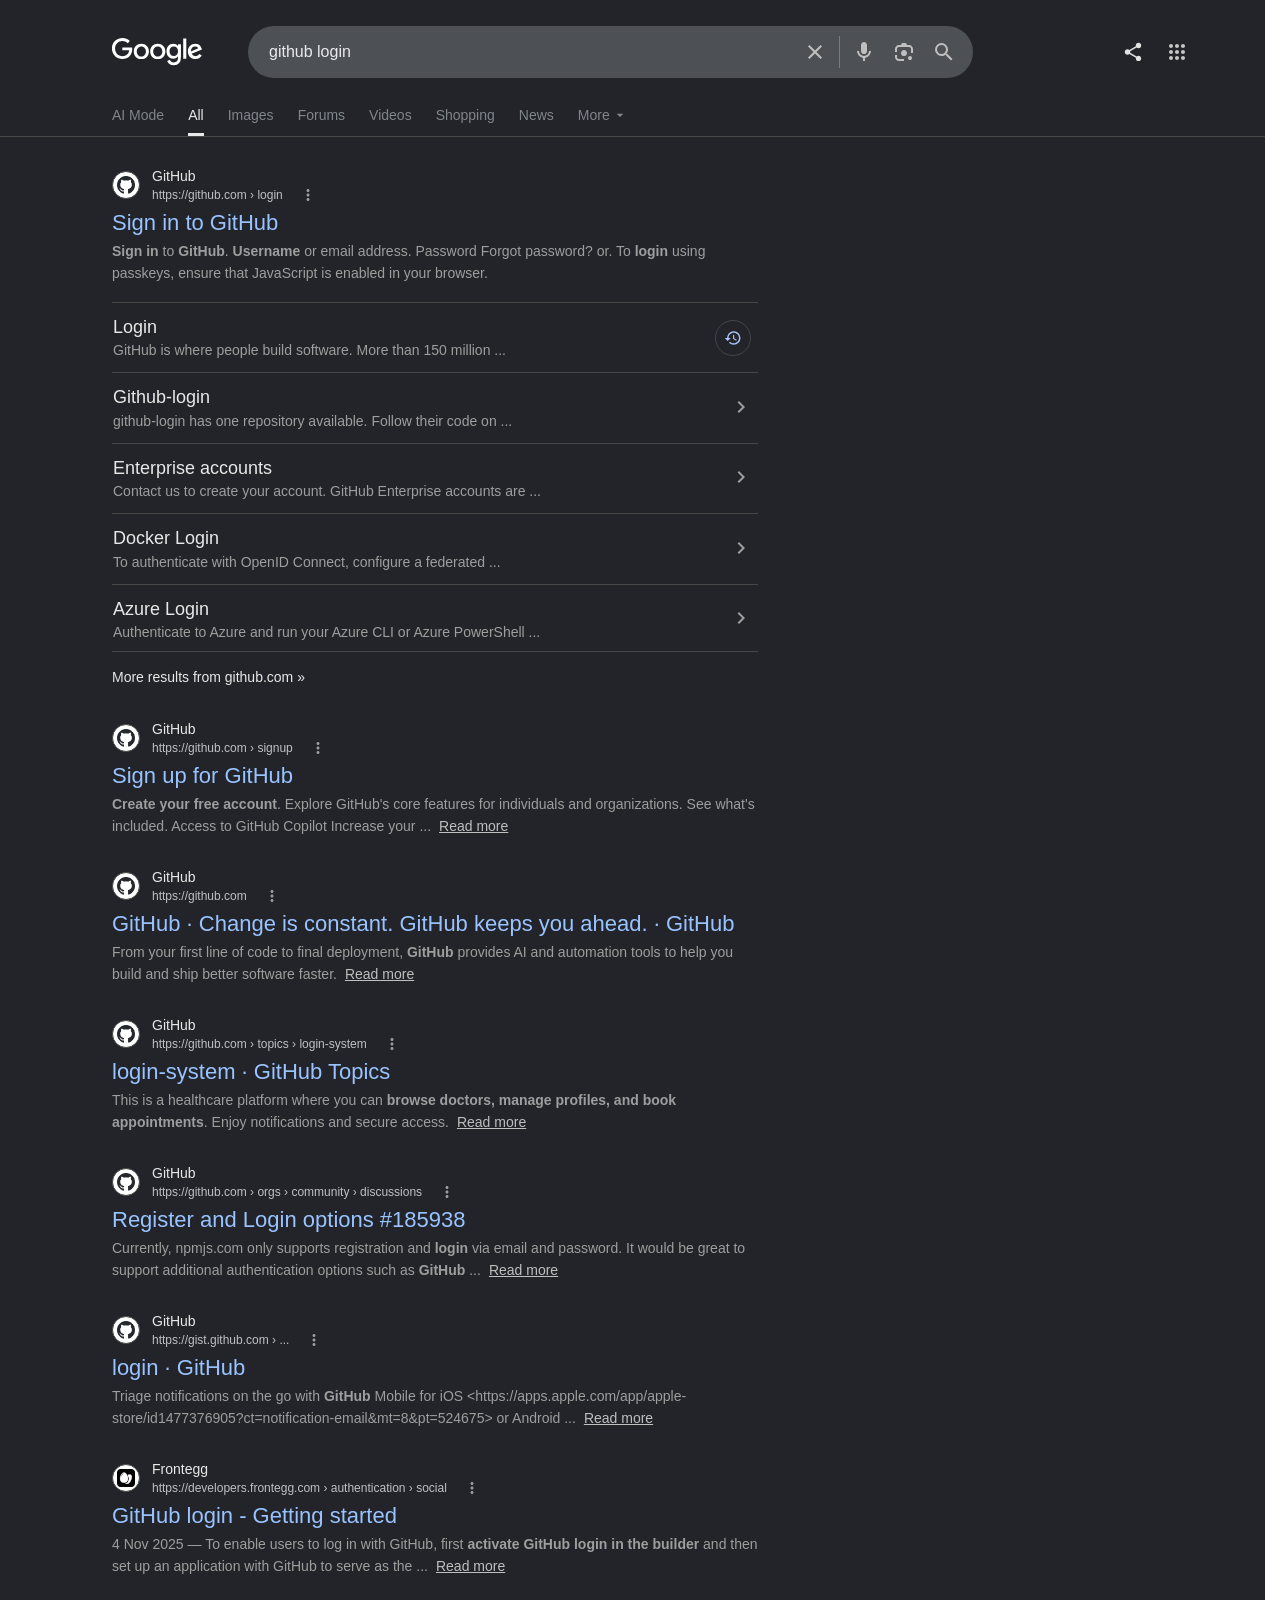
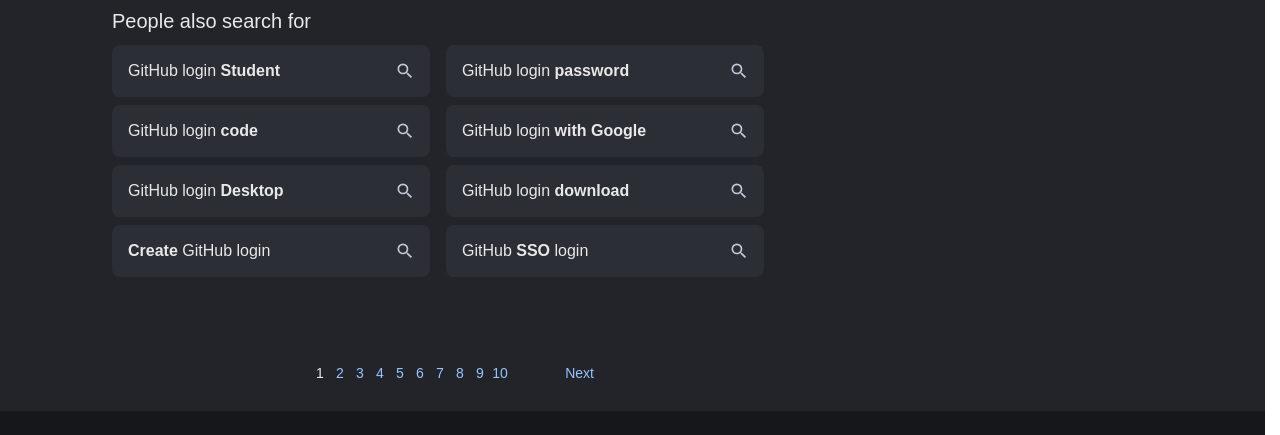
==== Chapter 1) - Introduction/index.html @ 65b9bd5d "Add files via upload" ====
<!-- To learn HTML use VS code instead of notepad  -->
<!-- shift + ! = This all written below which are important or common in every HTML code and very basic  -->
<!DOCTYPE html>
<html lang="en">
<head>
    <meta charset="UTF-8">
    <meta name="viewport" content="width=device-width, initial-scale=1.0">
    <title>Document</title>
</head>
<body>
   
<!doctype html><html itemscope="" itemtype="http://schema.org/SearchResultsPage" lang="en-IN"><head><meta charset="UTF-8"><meta content="dark light" name="color-scheme"><meta content="origin" name="referrer"><link href="//www.gstatic.com/images/branding/searchlogo/ico/favicon.ico" rel="icon"><meta content="/images/branding/googleg/1x/googleg_standard_color_128dp.png" itemprop="image"><title>github login - Google Search</title><script nonce="FmMCxqqJSsw_GbArVfxpxQ">window._hst=Date.now();</script><script nonce="FmMCxqqJSsw_GbArVfxpxQ">(function(){var _g={kEI:'vH2iaoGVJt6XhvcPhqiw0QQ',kEXPI:'31',u:'af1cc678',kBL:'gsVp',kOPI:89978449};(function(){var a;((a=window.google)==null?0:a.stvsc)?google.kEI=_g.kEI:window.google=_g;}).call(this);})();(function(){google.sn='web';google.kHL='en-IN';google.usb=true;})();(function(){
var h=this||self;var k=/#|$/;function l(a,c){var e=a.search(k);a:{var b=0;for(var f=c.length;(b=a.indexOf(c,b))>=0&&b<e;){var d=a.charCodeAt(b-1);if(d==38||d==63)if(d=a.charCodeAt(b+f),!d||d==61||d==38||d==35)break a;b+=f+1}b=-1}if(b<0)return null;f=a.indexOf("&",b);if(f<0||f>e)f=e;b+=c.length+1;return decodeURIComponent(a.slice(b,f!==-1?f:0).replace(/\+/g," "))};function m(){return window.google&&window.google.kOPI||null};var n;function p(a){for(var c;a&&(!a.getAttribute||!(c=a.getAttribute("eid")));)a=a.parentNode;return c||n}function q(a){for(var c=null;a&&(!a.getAttribute||!(c=a.getAttribute("leid")));)a=a.parentNode;return c}
function t(a,c,e,b,f){var d="";c.search("&ei=")===-1&&(d="&ei="+p(b),c.search("&lei=")===-1&&(b=q(b))&&(d+="&lei="+b));var r=c.search("&cshid=")===-1&&a!=="slh";var g=g===void 0?window.location:g;b="&zx="+Date.now().toString();h._cshid&&r&&(b+="&cshid="+h._cshid);(e=e())&&(b+="&opi="+e);(e=l(g.search,"gemcid"))&&(b+="&gemcid="+e);(g=l(g.search,"gemrid"))&&(b+="&gemrid="+g);return"/"+(f||"gen_204")+"?atyp=i&ct="+String(a)+"&cad="+(c+d+b)};n=google.kEI;google.getEI=p;google.getLEI=q;google.ml=function(){return null};google.log=function(a,c,e,b,f,d){d=d===void 0?m:d;e||(e=t(a,c,d,b,f));a=e;/^http:/i.test(a)&&window.location.protocol==="https:"&&(google.ml&&google.ml(Error("a"),!1,{src:a,glmm:1}),a="");if(e=a)try{window.navigator.sendBeacon(e,"")}catch(r){}};google.logUrl=function(a,c){c=c===void 0?m:c;return t("",a,c)};}).call(this);(function(){google.y={};google.sy={};function e(a,b,d){if(a)var c=a.id;else{do c=Math.random();while(d[c])}d[c]=[a,b]}var f;(f=google).x||(f.x=function(a,b){e(a,b,google.y)});var g;(g=google).sx||(g.sx=function(a,b){e(a,b,google.sy)});google.bx=!1;var h;(h=google).lx||(h.lx=function(){});var k=[],l;(l=google).fce||(l.fce=function(a,b,d,c){k.push([a,b,d,c])});google.qce=k;google.adl=[];}).call(this);google.f={};(function(){
document.documentElement.addEventListener("submit",function(b){var a;if(a=b.target){var c=a.getAttribute("data-submitfalse");a=c==="1"||c==="q"&&!a.elements.q.value?!0:!1}else a=!1;a&&(b.preventDefault(),b.stopPropagation())},!0);document.documentElement.addEventListener("click",function(b){var a;a:{for(a=b.target;a&&a!==document.documentElement;a=a.parentElement)if(a.tagName==="A"){a=a.getAttribute("data-nohref")==="1";break a}a=!1}a&&b.preventDefault()},!0);}).call(this);(function(){google.hs={h:true,nhs:false,sie:false};})();(function(){google.c={cap:2000,timl:false,vis:true};})();(function(){google.c.ehcl=true;})();(function(){
var m=this||self;window.google=window.google||{};var n=window.performance&&window.performance.timing&&"navigationStart"in window.performance.timing,aa=google.stvsc&&google.stvsc.ns,p=n?aa||window.performance.timing.navigationStart:void 0;function q(){return window.performance.now()-(google.stvsc&&google.stvsc.pno||0)}var ba=google.stvsc&&google.stvsc.rs,r=n?ba||window.performance.timing.responseStart:void 0;var ca=/#|$/;function t(a,b){var d=a.search(ca);a:{var c=0;for(var e=b.length;(c=a.indexOf(b,c))>=0&&c<d;){var f=a.charCodeAt(c-1);if(f==38||f==63)if(f=a.charCodeAt(c+e),!f||f==61||f==38||f==35)break a;c+=e+1}c=-1}if(c<0)return null;e=a.indexOf("&",c);if(e<0||e>d)e=d;c+=b.length+1;return decodeURIComponent(a.slice(c,e!==-1?e:0).replace(/\+/g," "))};function u(a){try{var b=window.navigator.sendBeacon(a,"");return b===void 0?!0:b}catch(d){}return!1};function w(){var a,b;return(a=window.performance)==null?void 0:(b=a.getEntriesByType)==null?void 0:b.call(a,"navigation")[0]};function y(){var a,b;return(a=window.performance)==null?void 0:(b=a.navigation)==null?void 0:b.type};var da=google.c.cap,ea=google.c.ehcl,z=google.c.ehcla,fa=google.c.ssdi,A=google.c.timl;function B(a,b,d){google.tick("load",a,b,d)}function C(a,b){google.c.e("load",a,String(b))};var ha=window.location;function D(a){return(a=ha.search.match(new RegExp("[?&]"+a+"=(\\d+)\\b")))?Number(a[1]):-1}function E(a){var b=a.t,d=b.start,c={};a.wsrt!==void 0&&(c.wsrt=a.wsrt);if(d)for(var e in b)e!=="start"&&e!=="sgls"&&(a=b[e],c[e]=e==="sgl"||e==="sgsrt"?a:e==="prs"?d-a:Math.max(a-d,0));return c}
function F(a,b,d){d="/gen_204?s="+google.sn+"&t="+d+"&atyp=csi&ei="+google.kEI+"&rt=";var c="",e;for(e in a)d+=""+c+e+"."+a[e],c=",";for(var f in b)d+="&"+f+"="+b[f];a=d;var g=g===void 0?window.location:g;b="";m._cshid&&(b+="&cshid="+m._cshid);(e=window.google&&window.google.kOPI||null)&&(b+="&opi="+e);(e=t(g.search,"gemcid"))&&(b+="&gemcid="+e);(g=t(g.search,"gemrid"))&&(b+="&gemrid="+g);return a+b}
function G(a){var b=google.timers.load,d=b.e,c=google.stvsc;c&&(d.ssr=1);c?c=c.isBF:c=(c=w())?c.type==="back_forward"?c.notRestoredReasons===void 0?!0:!!c.notRestoredReasons:!1:y()===2;c&&(d.bb=1);((c=w())?c.type==="reload":y()===1)&&(d.r=1);if(c=w()){var e=c.type;e&&(d.nt=e);e=c.deliveryType;e!=null&&(d.dt=e);e=c.transferSize;e!=null&&(d.ts=e);c=c.nextHopProtocol;c!=null&&(d.nhp=c)}(c=window.navigation)&&(c=c.activation)&&(c=c.navigationType)&&(d.ant=c);d=b.m;if(!d||!d.prs){c=window._csc==="agsa"&&
window._cshid;e=!!google.stvsc;var f=b.qtt===2;d=D("qsubts");var g;(g=w())?(g=g.type,g=!g||g==="navigate"):g=!y();c=!g||f||e||c?0:b.qsubts||d;f="r";c>0&&(e=b.fbts||D("fbts"),e>0&&(b.t.start=Math.max(c,e),f=b.fbts===e?"i":"u"));e=E(b);c>0&&(e.gsasrt=b.t.start-c,g=D("qsd"),g>0&&C("qsd",g),C("ests",(b.qsubts===c?"i":"u")+f),b.qsubts&&d>0&&b.qsubts!==d&&C("qd",b.qsubts-d));d=b.t.sgls;d>=0&&(g=f=e.sgl,d===0?g=0:c>d&&(g=c-d),f!==void 0&&(e.sglo=f),g!==void 0&&(e.sgl=g));a=F(e,b.e,a);u(a)||google.log("","",a)}};var H={};function I(a,b){google.timers.load.m[a]===!1?b():(H[a]||(H[a]=[]),H[a].push(b))}google.c.q=I;google.caft=function(a){I("aft",a)};function J(a,b,d){a:{var c=a.parentElement;if(c&&(c.classList.contains("q1MG4e")||c.classList.contains("uhHOwf"))&&(c.style.height||c.style.width)){var e=c.getBoundingClientRect(),f=a.getBoundingClientRect();if(e.height<f.height||e.width<f.width){a=c;break a}}}if(b)c=null;else for(c=a;c&&!c.hasAttribute("data-csic");)c=c.parentElement;if(!c)for(c=a;c&&c!==b&&c.tagName!=="G-SCROLLING-CAROUSEL"&&!c.hasAttribute("data-sn-container");)c=c.parentElement;b=c;e=google.vx;c=google.vy;!(f=!a)&&(f=!d)&&(a.style.display===
"none"?f=!0:document.defaultView&&document.defaultView.getComputedStyle?(f=document.defaultView.getComputedStyle(a),f=!!f&&(f.visibility==="hidden"||f.height==="0px"&&f.width==="0px")):f=!1);if(f)d=0;else if(a.getBoundingClientRect){if(f=!d){b:{for(f=a;f&&f!==b;f=f.parentElement)if(f.style.overflow==="hidden")break b;f=null}var g=f;g?(f=a.getBoundingClientRect(),g=g.getBoundingClientRect(),f=f.bottom<g.top||f.top>=g.bottom||f.right<g.left||f.left>=g.right):f=!1}if(f)d=0;else{f=a.getBoundingClientRect();var l=f.left+(window.pageXOffset-(e||0));c=f.top+(window.pageYOffset-(c||0));e=f.width;g=f.height;var h=0;if(!(!d&&g<=0&&e<=0)){var v=document.documentElement.clientHeight;c+g<0?h=2:c>=v&&(h=4);if(l+e<0||l>=(window.innerWidth||document.documentElement.clientWidth))h|=8;else if(b){for(l=f.left;a&&a!==b;a=a.parentElement)l+=a.scrollLeft;a=b.getBoundingClientRect();if(l+e<a.left||l>=a.right)h|=8;if(d?f.top>a.bottom:f.top>=a.bottom)h|=4}h||(h=1,c+g>v&&(h|=4))}d=h}}else d=1;return d};google.timers={};google.startTick=function(a,b){google.timers[a]={t:{start:b||Date.now()},e:{},m:{}}};google.tick=function(a,b,d,c){d=d!==void 0?d:Date.now();google.timers[a].t[b]=d;c&&p&&performance.mark&&(a=d-p,a>0&&performance.mark(c,{startTime:a}))};google.c.e=function(a,b,d){google.timers[a].e[b]=d};google.c.b=function(a){var b=google.timers.load.m;b[a]&&google.ml(Error("b"),!1,{m:a});b[a]=!0};google.c.u=function(a){var b=google.timers.load.m,d=!0;if(b[a]){for(var c=H[a]||[],e=0;e<c.length;++e)try{c[e]()}catch(g){google.ml(g,!1)}c.length=0;b[a]=!1;for(var f in b)b[f]&&(d=!1)}else{d="";for(c in b)d+=c+":"+b[c]+";";google.ml(Error("a"),!1,{m:a,s:d});d=!1}(a=d)&&google.csiReport(google.timers.load,"all");return a};google.c.st=function(a,b){a=F(E(a),a.e,b);u(a)||google.log("","",a)};google.rll=function(a,b,d){function c(e){d(e);a.removeEventListener("load",c,!1);a.removeEventListener("error",c,!1)}a.addEventListener("load",c,!1);b&&a.addEventListener("error",c,!1)};var K,L=Date.now(),M=window.performance;M&&(M.now&&(K=Math.floor(q())),p&&r&&r>p&&r<=L&&(L=r,K=r-p));google.startTick("load",L);var N=K;google.timers.load.wsrt=N;performance.mark&&performance.mark("SearchAFTStart",{startTime:N});B("hst",window._hst,"SearchHeadStart");google.c.b("xe");function O(a){return document.visibilityState==="hidden"?(B("fht",a),!0):!1}function P(){O()&&Q()}function Q(){document.removeEventListener("visibilitychange",P,!0)}O(0)||document.addEventListener("visibilitychange",P,!0);google.c.rq=[Q];google.cv=J;if(ea||z){var R=w();R&&R.deliveryType==="cache"&&(R.type==="navigate"||z)&&(_csc="http",_cshid=""+Date.now())};function ia(a){function b(f,g){f=f.querySelectorAll("img");for(var l=0;l<f.length;l++)g.push(f[l])}var d=[];b(a,d);a=a.querySelectorAll("[data-shadow-root]");for(var c=0;c<a.length;c++){var e=a[c];e.shadowRoot&&b(e.shadowRoot,d)}return d};function ja(){B("cbt");G("cap")};var ma=function(a){this.i=a;this.v=[];var b=this.i.getAttribute("data-deferred");this.C=a.hasAttribute("data-noaft");this.j=!!b;if(b=!this.j)a:{for(b=0;b<ka.length;++b)if(a.getAttribute("data-"+ka[b])){b=!0;break a}b=!1}this.l=b;(b=a.src)&&this.l&&(this.D=b);!this.l&&b||a.setAttribute("data-lzy_","1");(this.B=this.C?!0:this.j||this.l?!1:!this.i.src||this.i.complete)||la(this);!google.c.wpr&&google.c.wh>10&&S(this)},la=function(a){google.rll(a.i,!0,function(){var b=Date.now();if(a.D&&a.i.src===a.D||
a.i.getAttribute("data-deferred")==="1")la(a);else if(!a.A){a.j&&a.i.setAttribute("data-deferred","3");a.A=b;a.i.setAttribute("data-iml",String(b));for(var d=0;d<a.v.length;++d)a.v[d](b);a.v.length=0}})},S=function(a){a.visibility===void 0&&(a.visibility=google.cv(a.i),a.i.setAttribute("data-atf",String(a.visibility)));return a.visibility},ka="src bsrc url ll image img-url lioi".split(" ");google.c.iim=google.c.iim||{};var T=google.c.iim,na=0;function oa(a){var b=a.getAttribute("data-csiid")||google.kEI+"_"+String(++na);T[b]||(a.setAttribute("data-csiid",b),T[b]=new ma(a));return T[b]}function U(a,b){b=fa?ia(b||document):(b||document).getElementsByTagName("img");for(var d=0,c=b.length;d<c;++d)a(oa(b[d]))};function V(a,b,d){function c(h){l=Math.max(l,h);++g;e||f!==g||d(l)}var e=!0,f=0,g=0,l=0;U(function(h){a(h)&&(++f,h.A||h.B?c(h.A||0):h.v.push(c))});b();(e=!1,f!==g)||d(l)};var pa=!1,W=0,X=0,Y=0,Z;function qa(){Z&&clearTimeout(Z)}
function ra(a,b){google.c.wh>10||(google.c.wh=Math.floor(document.documentElement.clientHeight));var d=google.c.wh;var c=!b,e=!Y&&document.getElementById("rhs");b=b?Math.floor(b.getBoundingClientRect().top+window.pageYOffset):-1;e&&!c?(Y=a,U(function(k){k.F=!0},e)):(e=c||google.c.wh>10&&b>=d,!X&&e&&(X=a,W=b));if(c&&X){var f=0,g=0,l=0,h=!1,v=!1;V(function(k){if(!(S(k)&1))return!1;if(k.B)return++l,!k.C;S(k)&4&&(k.F?v=!0:h=!0);k.j&&++g;++f;return!0},function(){C("ima",f);C("imad",g);C("imac",l);document.querySelector("[data-doodle]")&&
C("ddl",1);var k=document.getElementById("eKIzJc");k&&(k=J(k),C("aio",k));C("wh",d)},function(k){k&&B("afti",k);W>0&&B("afts",X);Y&&B("aftr",Y);var x=X;Y>x&&(x=Y);k&&(k>x||h&&(!Y||W<0)||v&&W>0)&&(x=k);B("aft",x,"trigger:SearchAFTEnd");google.c.q("frt",function(){qa();G("aft")});google.c.u("aft")})}};function sa(a){V(function(b){return!!(S(b)&1)},function(){B("frts",a)},function(b){B("frvt",Math.max(b,a));google.c.u("frt")})};var ta=!1;google.c.wh=Math.floor(document.documentElement.clientHeight);google.c.b("prt");var ua=da||0;if(ua>0){a:{if(p!==void 0){var va=ua-q();if(va>0){Z=setTimeout(ja,va);break a}ja()}Z=void 0}google.c.rq.push(qa)}google.c.maft=function(a,b){U(function(){});pa||(google.c.b("aft"),pa=!0);ra(a,b)};google.c.mfrvt=function(a){sa(a)};google.c.miml=function(a){function b(c){S(c);return A&&!c.C&&(!c.l||!!(S(c)&1))}function d(c){A&&B("iml",c||a);google.c.u("iml")}ta||(google.c.b("iml"),function(){V(b,function(){},d)}(0),ta=!0)};google.c.b("frt");google.c.ubf=!0;google.c.setup=function(a){a=oa(a);return!google.c.wpr&&google.c.wh>10?S(a):null};}).call(this);(function(){function b(){for(var a=google.drc.shift();a;)a(),a=google.drc.shift()};google.drc=[function(){google.tick&&google.tick("load","dcl")}];google.dclc=function(a){google.drc.length?google.drc.push(a):a()};window.addEventListener?(document.addEventListener("DOMContentLoaded",b,!1),window.addEventListener("load",b,!1)):window.attachEvent&&window.attachEvent("onload",b);}).call(this);(function(){
function e(a){var b=[],c=function(d){b.push(d)};return{c:a,q:b,et:[],etc:[],d:c,h:function(d){c({eventType:d.type,event:d,targetElement:d.target,eic:a,timeStamp:Date.now(),eia:void 0,eirp:void 0,eiack:void 0})}}}function f(a,b,c){for(var d=0;d<b.length;d++){var h=b[d];(c?a.etc:a.et).push(h);a.c.addEventListener(h,a.h,c)}};var g="click focusin focusout auxclick change copy dblclick beforeinput input keyup keydown keypress mousedown mouseenter mouseleave mousemove mouseout mouseover mouseup paste pointerdown pointerenter pointerleave pointerup touchstart touchmove touchend touchcancel transitioncancel transitionend transitionrun transitionstart animationcancel animationend dragover dragenter dragleave drop dragstart dragend scroll speech".split(" "),k=["focus","blur","error","load"];var l=e(window.document.documentElement);f(l,g);f(l,k,!0);window._ejsa=l;window.jsac_init=function(a){if(a){var b=document.getElementById(a);var c=c===void 0?window:c;b=e(b);c._ejsas||(c._ejsas={});c._ejsas[a]=b;f(b,g);f(b,k,!0)}};}).call(this);(function(){window.google.erd={jsr:1,bv:2535,sd:true,de:true,dpf:'P0c26Iree6fqf3cocCn6Nji0RYrMztQlT7QMBl7-zY4',c:'2935'};})();(function(){var sdo=false;var mei=10;var jstl=0;var diel=0;
var f=this||self;var k,l=(k=f.mei)!=null?k:1,m,p=(m=f.diel)!=null?m:0,q,r=(q=f.sdo)!=null?q:!0;typeof jstl==="number"&&jstl>0&&(Error.stackTraceLimit=jstl);var t=0,u,v=google.erd,w=v.jsr;google.ml=function(a,b,d,n,e){e=e===void 0?2:e;b&&(u=a&&a.message);d===void 0&&(d={});d.cad="ple_"+google.ple+".aple_"+google.aple;if(google.dl)return google.dl(a,e,d,!0),null;b=d;if(w<0){window.console&&console.error(a,b);if(w===-2)throw a;b=!1}else b=!a||!a.message||a.message==="Error loading script"||t>=l&&!n?!1:!0;if(!b)return null;t++;d=d||{};b=encodeURIComponent;var c="&ei="+b(google.kEI);google.kEXPI&&(c+="&jexpid="+b(google.kEXPI));c+="&srcpg="+b(google.sn)+"&jsr="+b(v.jsr)+"&bver="+b(v.bv);v.dpf&&(c+="&dpf="+b(v.dpf));var g=a.lineNumber;g!==void 0&&(c+="&line="+g);var h=a.fileName;h&&(h.indexOf("-extension:/")>0&&(e=3),c+="&script="+b(h),g&&h===window.location.href&&(g=document.documentElement.outerHTML.split("\n")[g],c+="&cad="+b(g?g.substring(0,300):"No script found.")));google.ple&&google.ple===1&&(e=2);c+="&jsel="+e;d&&v.c&&(d.ofc=String(v.c));c=c+"&ectx="+b(JSON.stringify(d));c=c+"&emsg="+b(a.name+": "+a.message);c=c+"&jsst="+b(a.stack||"N/A");c.length>=12288&&(c=c.substring(0,12288));a=c;d=("/gen_204?atyp=i"+a).substring(0,12288);n||(google.log(0,"",d),google.log(0,"",("/httpservice/retry/jserror?atyp=i"+a).substring(0,12288)));return d};window.onerror=function(a,b,d,n,e){u!==a&&(a=e instanceof Error?e:Error(a),d===void 0||"lineNumber"in a||(a.lineNumber=d),b===void 0||"fileName"in a||(a.fileName=b),google.ml(a,!1,void 0,!1,a.name==="SyntaxError"||a.message.substring(0,11)==="SyntaxError"||a.message.indexOf("Script error")!==-1?3:p));u=null;r&&t>=l&&(window.onerror=null)};})();(function(){history.replaceState(history.state,"",function(a,b){return b.replace(new RegExp("(\\?|&)"+a+"=[^&#]*(&?)"),function(e,c,d){return d?c:""})}("sg_ss",location.href));}).call(this);google.arwt=function(a){a.href=document.getElementById(a.id.substring(a.id.slice(0,3)==="vcs"?3:1)).href;return!0};(function(){google.eufsv=true;(function(){var e=function(){for(var a=Number(this),c=[],b=a;b<arguments.length;b++)c[b-a]=arguments[b];return c};function g(a){var c=e.apply(1,arguments).filter(Boolean).join("&");if(!c)return a;var b=a.match(/[?&]adurl=/);return b?a.slice(0,b.index+1)+c+"&"+a.slice(b.index+1):a+(a.indexOf("?")<0?"?":"&")+c}function h(a,c){return a===0?"ri=1":a===1?c?"ri=24":"ri=27":a===2?c?"ri=25":"ri=26":""}function k(a,c){return c?"&"+a+"="+encodeURIComponent(c):""}
var l=function(a){var c=a.url;a=a.B;this.j=c;this.C=a;this.A=(new Date).getTime()-17040672E5;this.i={};for(var b=/[?&]([^&=]+)=([^&]*)/g;a=b.exec(c);)this.i[a[1]]=a[2]},m=function(a,c){return a.i[c]},p=function(a,c){if(a.i.dsh==="1")return null;var b=a.i.ae;if(b==="1"){var d=a.i.adurl;if(d)try{return{version:3,v:decodeURIComponent(d),l:g(a.j,"act=1",h(c,!0),n(a))}}catch(f){}}return b==="2"?{version:4,v:g(a.j,"dct=1","suid="+a.A,h(c,!1)),l:g(a.j,"act=1",h(c,!0),"suid="+a.A)}:null},q=function(a,c){return c===
2?g(a.j,"ri=2"):c===0?g(a.j,"ri=16"):a.j},n=function(a){a=a.C;if(!a)return"";var c=k("uap",a.platform)+k("uapv",a.platformVersion)+k("uafv",a.uaFullVersion)+k("uaa",a.architecture)+k("uam",a.model)+k("uab",a.bitness);a.fullVersionList&&(c+="&uafvl="+encodeURIComponent(a.fullVersionList.map(function(b){return encodeURIComponent(b.brand)+";"+encodeURIComponent(b.version)}).join("|")));a.wow64!=null&&(c+="&uaw="+Number(a.wow64));return c.slice(1)};
var r=/^\s*(?!javascript:)(?:[\w+.-]+:|[^:/?#]*(?:[/?#]|$))/i;var t=function(){var a=google.eufsv,c=this;a=a===void 0?!1:a;this.i=null;a&&navigator.userAgentData&&navigator.userAgentData.getHighEntropyValues&&navigator.userAgentData.getHighEntropyValues("platform platformVersion uaFullVersion architecture model bitness fullVersionList wow64".split(" ")).then(function(b){c.i=b})};t.prototype.handle=function(a){var c=a.hasAttribute("data-ohref"),b=c?a.getAttribute("data-ohref"):a.href;c||a.setAttribute("data-ohref",b);c=m(new l({url:b}),"ch")===void 0?g(b,"ch=1"):b;b=new l({url:c,B:this.i});a:{var d=b.i.co;if(d==="1")d="https://www.googleadservices.com/pagead/conversion/16521530460/?gad_source=1&adview_type=3";else if(d==="2")d="https://www.google.com/pagead/1p-conversion/16521530460/?gad_source=1&adview_type=5";else break a;var f=b.i.gclid;f&&(d+="&adview_gclid="+f);navigator.sendBeacon(d,"")||v(d,!1)}a:{d=b.i.cce;if(d==="1")d=0;else if(d==="2")d=1;else{d=null;break a}f=g(b.j,"cc=1");var u=f.indexOf("?");d=u<0?null:{url:"https://www.googleadservices.com/pagead/aclk"+f.slice(u),method:d}}d&&(d.method===0?navigator.sendBeacon&&navigator.sendBeacon(d.url,""):d.method===1&&v(d.url,!0));w()&&b.i.ase==="5"?(b=p(b,2))?(a.attributionSrc=b.l,b=b.v):b="":b="";b||(b=this.i,b=new l({url:c,B:b===void 0?null:b}),b.i.dsh==="1"||b.i.aspm!=="1"?b=(d=p(b,0))?navigator.sendBeacon?navigator.sendBeacon(d.l,"")?d.v:q(b,2):q(b,0):c:(b=p(b,1))?(v(b.l,!0),b=b.v):b=c);b&&b!==a.href&&(c=b,r.test(c)&&(a.href=c))};function v(a,c){var b={keepalive:!0,mode:"no-cors"};c&&(b.credentials="include");fetch(a,b)}function x(a,c){var b=m(new l({url:a}),"nis");return b===c?a:b!==void 0?a.replace(/([?&])nis=[^&]*/,function(d,f){return f+"nis="+c}):g(a,"nis="+c)}function w(){var a;return!((a=document.featurePolicy)==null||!a.allowsFeature("attribution-reporting"))};var y=new t;google.ausb=function(a){if(!a)return google.ml(Error("a"),!1),!0;if(a.hasAttribute("data-impdclcc"))try{var c=a.hasAttribute("attributionsourceid")&&a.hasAttribute("attributiondestination")?"2":a.hasAttribute("attributionsrc")?w()?"6":"5":w()?"7":"8";var b=x(a.href,c);r.test(b)&&(a.href=b)}catch(d){}a.getAttribute("data-sbv2")&&y.handle(a);return!0};}).call(this);})();(function(){
var c=this||self;function d(a){return a?a.closest("A"):null}function e(a){if(a=d(a.target))switch(a.getAttribute("data-agdh")){case "arwt":google.arwt(a);break;case "fvd3vc":c.J4LCUe(a);break;case "EdKoMd":(0,google.f.LmvwCb)(a)}return!0};window.document.documentElement.addEventListener("mousedown",e,!0);window.document.documentElement.addEventListener("touchstart",e,!0);window.document.documentElement.addEventListener("click",function(a){var b=d(a.target);if(b)switch(b.getAttribute("data-agch")){case "ausb":google.ausb(b);break;case "HJ3bqe":window.YvikHb(a,b);break;case "cqUJI":(0,google.f.DfwaCb)(b)}return!0},!0);}).call(this);(function(){if(window._cshid&&window._csc!=="gwoc"){var a=google.kEI,b=google.timers.load.e.bb?"bb=1":"vet=1."+a+".c",c=(/[?&]q=([^&]*)/.exec(location.search)||[,""])[1];try{navigator.sendBeacon("/gen_204?csc="+_csc+"&ei="+a+"&csh="+_cshid+"&q="+c+"&"+b)}catch(d){}};}).call(this);/*CSH_START*//*CSH_END*/
(function(){var t=2500;(function(){'use strict';function a(){var c=document.querySelectorAll("link[blocking=render]");for(let d of c)d.remove()}var b=t-performance.now();b>0?setTimeout(a,b):a();}).call(this);})();(function(){'use strict';
var g=this||self;var m=g.JSON.parse,p=g.JSON.stringify;function q(b,a,d){(b=b.getItem(a+";;"+d))?(a=b.indexOf("_"),b=a<0?null:m(b.substr(a+1))):b=null;return b}function t(b,a,d,c,e="m",f=!0){var k=!1;try{if(e!="x"){var h=b=="s"?window.sessionStorage:window.localStorage,l=q(h,"_c","i")||0,n=p(l+1);h.setItem("_c;;i","p:*|l:9007199254740991_"+n);var r=l;n=h;h=a;l=d;var z=r,A=p(c);n.setItem(h+";;"+l,"p:"+e+"|l:"+(z+"_")+A);k=!0}}catch(D){}f&&(g.mPPkxd||(g.mPPkxd=[]),g.mPPkxd.push([k,arguments,r]))};var u=[{j:"data-vt-d",types:["d"]},{j:"data-vt-mb",types:["aimc","sb","mb"]},{j:"data-vt-rq",types:["rq"]},{j:"data-vt-spth",types:["spth"]},{j:"data-vt-lows",types:["lows"]},{j:"data-vt-stad",types:["stad"]},{j:"data-vt-msu-left",types:["mcsl","mbu","sb"]},{j:"data-vt-msu-right",types:["mcsr","mbu","sb"]}];function v(b,a,d){try{b?.viewTransition?.types?.clear();for(let c of a)b?.viewTransition?.types?.add(c)}catch(c){google.ml(c,!0,{src:d})}}
function w(b){window.addEventListener("pageswap",a=>{v(a,b,"mpa_vt-ps");t("s","mpavt","mpa-vt-types",JSON.stringify(b));if(window.navigation){a=window.navigation.currentEntry?.getState()||{};a.i||(a.i={});var d;(d=a.i).next||(d.next={});a.i.next.types=b;window.navigation.updateCurrentEntry({state:a})}},{once:!0})};var x;window.addEventListener("pagereveal",async b=>{a:{try{var a=q(window.sessionStorage,"mpavt","mpa-vt-types");break a}catch(k){}a=null}var d=a;a=[];var c=window.navigation;c=c?.activation?.from&&c.activation.navigationType!=="reload"?c.activation.navigationType==="traverse"&&c.activation.entry&&c.activation.entry.index<c.activation.from.index?"b":"f":"o";if(d){c="f";a=JSON.parse(d);try{window.sessionStorage.removeItem("mpavt;;mpa-vt-types")}catch(k){}d=a;if(window.navigation){var e=window.navigation.currentEntry?.getState()||{};e.i||(e.i={});var f;(f=e.i).l||(f.l={});e.i.l.types=d||e.i.l.types;window.navigation.updateCurrentEntry({state:e})}}else window.navigation&&(f=window.navigation.currentEntry?.getState()?.i,a=c==="f"?f?.l?.types:c==="b"?f?.next?.types:[]);a=a||[];a.push(c);v(b,a,"mpa_vt-pr");try{await b?.viewTransition?.finished}finally{y()}},{once:!0});B();document.addEventListener("click",b=>{try{a:{for(let {j:d,types:c}of u)if(b.target?.closest(`[${d}]`)){var a=c;break a}a=[]}b=a;b.length>0?(B(),w(b)):y()}catch(d){google.ml(d,!0,{src:"mpa_vt-t"})}},{capture:!0,passive:!0});function C(){x||(x=document.createElement("style"),document.head.append(x));return x}function y(){C().textContent="@view-transition{navigation:none;}"}function B(){C().textContent="@view-transition{navigation:auto;}"};}).call(this);(function(){'use strict';window.addEventListener("pagereveal",async a=>{try{let b=a.viewTransition;if(b){await b.ready;a=[["root"],["sb"],["mb"],["ubi",!0],["mode-selector-underbar",!0]];for(let [h,d]of a)g(h,d)}}catch(b){google.ml(b,!0,{src:"mpa_vt-c"})}});function p(a){return Number(a.split("px")[0])}
function g(a,b){var h=`::view-transition-group(${a})`,d=document.getAnimations().find(q=>q.effect?.pseudoElement===h);if(d){var l=d.effect,c=l.getKeyframes(),e=new DOMMatrix(c[0].transform),k=p(c[0].width),m=p(c[0].height),f=new DOMMatrix(c[1].transform),n=p(c[1].height);k/=p(c[1].width);b=b?m/n:k;var r=e.e;e=e.f;var t=f.e;f=f.f;a!=="sb"&&(e+m<0||f+n<0)&&d.cancel();l.setKeyframes([{transform:`translate(${r}px, ${e}px) scale(${k}, ${b})`,easing:c[0].easing},{transform:`translate(${t}px, ${f}px) scale(1, 1)`,easing:c[1].easing}])}};}).call(this);</script>      <link href="#ZnpjSd" blocking="render" rel="expect">    <style>::view-transition-old(sb){height:100%}::view-transition-new(sb){height:100%}@keyframes sb-slide-down-fade-in{0%{transform:scale(.5) translateY(-50px);opacity:0}20%{opacity:0}to{transform:scale(1) translateY(0);opacity:1}}@keyframes sb-slide-up-fade-out{0%{transform:scale(1) translateY(0);opacity:1}20%{opacity:0}to{transform:scale(.5) translateY(-50px);opacity:0}}@keyframes ubi-fade-in{0%{transform:translateY(-20px);opacity:0}20%{opacity:0}to{transform:translateY(0);opacity:1}}@keyframes ubi-fade-out{0%{transform:translateY(0);opacity:1}20%{opacity:0}to{transform:translateY(-20px);opacity:0}}html:active-view-transition-type(aimc)::view-transition-new(sb),html:active-view-transition-type(aimc)::view-transition-old(sb){height:100%}html:active-view-transition-type(aimc)::view-transition-old(sb):only-child{animation:sb-slide-up-fade-out .5s cubic-bezier(.38,.72,0,1) forwards}html:active-view-transition-type(aimc)::view-transition-new(sb):only-child{animation:sb-slide-down-fade-in .5s cubic-bezier(.38,.72,0,1) forwards}html:active-view-transition-type(aimc)::view-transition-new(mb),html:active-view-transition-type(aimc)::view-transition-old(mb){width:auto;animation-duration:.5s;animation-timing-function:cubic-bezier(.38,.72,0,1)}html:active-view-transition-type(aimc)::view-transition-group(*){transform-origin:top left}html:active-view-transition-type(aimc)::view-transition-new(ubi),html:active-view-transition-type(aimc)::view-transition-old(ubi){width:100%;height:100%;animation-duration:.5s;animation-timing-function:cubic-bezier(.38,.72,0,1)}html:active-view-transition-type(aimc)::view-transition-old(ubi):only-child{animation:ubi-fade-out .5s cubic-bezier(.38,.72,0,1)}html:active-view-transition-type(aimc)::view-transition-new(ubi):only-child{animation:ubi-fade-in .5s cubic-bezier(.38,.72,0,1)}</style> </head><body jsmodel="hspDDf JfINdf" class="srp" jscontroller="Eox39d" data-dt="1" marginheight="3" topmargin="3" jsaction="rcuQ6b:npT2md" id="gsr"><style>:root{--COEmY:var(--YLNNHc);--xhUGwc:#22242a}:root{--vZe0jb:#515a7b;--nwXobb:var(--vZe0jb);--VuZXBd:#eef0ff;--uLz37c:#c3c6d6;--jINu6c:#eef0ff;--TyVYld:#8ab4f8;--ZEpPmd:#515a7b;--QWaaaf:var(--ZEpPmd);--DEeStf:#242832;--TSWZIb:#2c303d;--BRLwE:#3a3f50;--gS5jXb:#444746;--Aqn7xd:var(--gS5jXb);--EpFNW:#1f1f1f;--Xqboce:#fff;--IXoxUe:#9e9e9e;--bbQxAb:#bfbfbf;--YLNNHc:#e8e8e8;--TMYS9:#a8c7fa;--JKqx2:#99c3ff;--rrJJUc:#a8c7fa;--mXZkqc:#444746;--JclFj:#444746;--Nsm0ce:#a8c7fa;--vdwxpe:#0b57d0;--ywz01c:#fdd663;--XKMDxc:#2c2e35;--aYn2S:#363840;--Lm570b:#42444d}:root{--amnPwe:#9e9e9e;--ZXiaGf:#202124;--EoKObe:#fff;--cIehld:#22242a;--ONhrGd:var(--Aqn7xd);--gVUKcd:rgba(0,0,0,0.6);--jwFC2e:#203da0;--yTtsEf:#c4eed0}:root{--emphasized-curve:cubic-bezier(0.38,0.72,0,1)}@supports (animation-timing-function:linear(0,1)){:root{--emphasized-curve:linear(0,0.00245 1.753%,0.004 2.29%,0.00994 3.55%,0.01966 4.916%,0.03415 6.402%,0.05334 7.836%,0.07441 9.061%,0.07376 9.061%,0.10031 10.32%,0.12808 11.414%,0.15979 12.444%,0.19399 13.366%,0.23105 14.21%,0.27138 14.974%,0.34474 16.052%,0.34403 16.052%,0.47679 17.475%,0.54434 18.338%,0.60689 19.389%,0.66036 20.609%,0.68967 21.461%,0.71671 22.4%,0.74193 23.444%,0.76532 24.589%,0.78755 25.874%,0.80828 27.285%,0.82719 28.791%,0.84475 30.42%,0.86492 32.632%,0.86558 32.713%,0.8645 32.713%,0.86561 32.715%,0.86856 33.078%,0.88332 35.056%,0.88876 35.862%,0.88763 35.862%,0.88881 35.871%,0.9002 37.721%,0.90085 37.833%,0.90007 37.833%,0.9039 38.373%,0.91554 40.622%,0.9295 43.795%,0.94208 47.239%,0.95333 50.97%,0.96327 54.986%,0.97199 59.335%,0.9795 64.011%,0.9858 69.036%,0.99095 74.434%,0.99492 80.205%,0.99774 86.373%,1)}}@keyframes SpringIn{0%{opacity:0;transform:translateY(20px)}to{opacity:1;transform:translateY(0)}}html{scrollbar-gutter:stable}.srp{container-name:srp;container-type:inline-size;overflow-x:clip;transition:margin-left .45s var(--emphasized-curve);--srp-content-width:calc(100cqw - 112px)}.srp .PMoW3b{width:100cqw}.srp .DZ13He,.srp .y4VEUd{transition:padding-left .45s var(--emphasized-curve)}@media (min-width:500px){.srp.K9MSg{margin-left:198px}.srp.K9MSg .DZ13He,.srp.K9MSg .y4VEUd{padding-left:198px;box-sizing:border-box}}@container srp (min-width: 1476px){.srp.WlnT9c .YNk70c{grid-template-columns:minmax(92px,1fr) repeat(24,36px) minmax(20px,1fr)}}@container srp (min-width: 1700px){.srp.WlnT9c .YNk70c{grid-template-columns:minmax(92px,1fr) repeat(28,36px) minmax(20px,1fr)}}@container srp (max-width: 1231.98px){.srp .t0ITR:not(.AkYNS){grid-column:2/-2;max-width:var(--srp-content-width);--extra-space:calc(max(0px, var(--srp-content-width) - 100% - 72px)/2);--left-space:clamp(0px,var(--extra-space),20px);margin-left:calc(var(--left-space)*-1);width:calc(var(--left-space) + 672px)}@container srp (max-width: 763.98px){.srp .t0ITR:not(.AkYNS){max-width:100%;width:100%}}}.YNk70c{display:grid;column-gap:2px;grid-template-columns:minmax(0,14px) repeat(12,minmax(23.5px,1fr)) minmax(0,14px)}@container srp (min-width: 360px){.YNk70c{column-gap:12px;grid-template-columns:4px repeat(12,1fr) 4px}}@container srp (max-width: 763.98px){@container srp (min-width: 500px){.P4Yedd .YNk70c{grid-template-columns:72px repeat(12,1fr) 4px}}@container srp (min-width: 684px){.YNk70c{grid-template-columns:minmax(4px,8px) repeat(12,43.3333333333px) minmax(4px,8px)}.P4Yedd .YNk70c{grid-template-columns:minmax(72px,80px) repeat(12,37.6666666667px) minmax(4px,8px)}}}@container srp (min-width: 692px){.YNk70c{column-gap:20px;grid-template-columns:minmax(0,1fr) repeat(12,36px) minmax(0,1fr)}@container srp (max-width: 763.98px){.P4Yedd .YNk70c{grid-template-columns:72px repeat(12,minmax(30px,1fr)) 0}}}@container srp (min-width: 764px){.YNk70c{grid-template-columns:minmax(72px,1fr) repeat(12,36px) minmax(0,1fr)}}@container srp (min-width: 876px){.YNk70c{grid-template-columns:minmax(72px,1fr) repeat(14,36px) minmax(0,1fr)}}@container srp (min-width: 988px){.YNk70c{grid-template-columns:minmax(72px,1fr) repeat(16,36px) minmax(0,1fr)}}@container srp (min-width: 1232px){.YNk70c{grid-template-columns:minmax(92px,1fr) repeat(20,36px) minmax(0,1fr)}}@container srp (min-width: 1660px){.srp:not(.P4Yedd) .YNk70c{grid-template-columns:minmax(0,260px) repeat(20,36px) minmax(0,1fr)}}.bzXtMb{grid-column:1/-1;max-width:100vw}.SLPe5b{grid-column:2/-2}.P3mIxe{grid-column:2/-1}.ufC5Cb{container-name:main;container-type:inline-size;grid-column:2/span 12}.vVVcqf{display:none}.SxCvHe{grid-column:1}.EjQTId .SxCvHe{transform:translate(0);opacity:0;pointer-events:none}.cKhQJf .SxCvHe{transform:translate(0);opacity:1;pointer-events:auto}.srp:not(.w3yrN) .SxCvHe{display:none}@container srp (max-width: 875.98px){.cKhQJf .SxCvHe{background:#22242a;box-shadow:10px 0 15px -15px rgba(23,23,23,0.6);margin-top:45px}.cKhQJf .SxCvHe{top:72px}.cKhQJf .SxCvHe{width:190px}.cKhQJf .SxCvHe .Pl4aJc{padding-right:20px}.cKhQJf .appbar{z-index:120}}@container srp (min-width: 876px){.YNk70c.tXI1nd .ufC5Cb{grid-column:2/span 8}.YNk70c.tXI1nd .vVVcqf{grid-column:span 5/-2;display:block;max-width:100%}}@container srp (min-width: 988px){.YNk70c.tXI1nd .ufC5Cb{grid-column:2/span 10}.YNk70c.KpqFHb .ufC5Cb{grid-column:2/span 16}}@container srp (min-width: 1232px){.YNk70c.tXI1nd .ufC5Cb{grid-column:2/span 12}.YNk70c.tXI1nd .vVVcqf{grid-column:span 7/-2}.EjQTId .SxCvHe{transform:translate(-100%)}}.YNk70c .tPkxfb{box-sizing:border-box;height:100vh}@container srp (min-width: 500px){@container srp (max-width: 875.98px){.P4Yedd .YNk70c .tPkxfb{height:calc(100vh - 133px)}}.srp.WlnT9c .YNk70c .tPkxfb{grid-column:span 7/-2;margin:10px 10px 0 -10px;padding-bottom:20px}@container srp (max-width: 987.98px){.srp.WlnT9c[data-artifact-focused=true] .YNk70c .tPkxfb{height:calc(100vh - 133px)}}}@container srp (min-width: 1232px){.srp .YNk70c .tPkxfb{grid-column:15/-1;max-width:484px;margin-right:20px;justify-self:unset}}@container srp (min-width: 1232px){.rWfmBc .kRaSsd .N6Axvb,.rWfmBc .kRaSsd .ub891,.rWfmBc .ofHStc .N6Axvb,.rWfmBc .ofHStc .ub891{display:none}}@container srp (min-width: 876px){@container srp (max-width: 1231.98px){.srp:not(.WlnT9c) .rWfmBc .Rty6Hf{grid-column:2/span 9}}@container srp (max-width: 987.98px){.srp:not(.WlnT9c) .rWfmBc .Rty6Hf{grid-column:2/span 7}}@container srp (max-width: 1231.98px){.srp:not(.WlnT9c) .rWfmBc .t0ITR:not(.AkYNS){max-width:calc(var(--left-space) + 484px)}}@container srp (max-width: 987.98px){.srp:not(.WlnT9c) .rWfmBc .t0ITR:not(.AkYNS){max-width:calc(var(--left-space) + 372px)}}}:root{--nkmQOe:Arial,sans-serif,Noto Color Emoji;--a9X0Jc:24px;--z3BFIe:16px;--XWliwc:400;--LI4Bo:Arial,sans-serif,Noto Color Emoji;--XWv1if:22px;--Mhs7de:14px;--ofwUBc:400;--YfiKf:Arial,sans-serif,Noto Color Emoji;--punZlc:16px;--gOs6Bf:12px;--MzKBpd:400;--IT7y3c:Google Sans,Arial,sans-serif,Noto Color Emoji;--hPDMFf:36px;--Ia70Xd:28px;--Vyi8yc:400;--Aoh9Xe:Google Sans,Arial,sans-serif,Noto Color Emoji;--qYGXw:28px;--qpdFp:20px;--JT4IPc:400;--rTk0E:Google Sans,Arial,sans-serif,Noto Color Emoji;--Ok3irf:24px;--uBdgTe:18px;--Zf9Xnd:400;--qR8X0:Google Sans,Arial,sans-serif,Noto Color Emoji;--CbdmE:20px;--hbmnje:14px;--Oycjt:500;--qBwyqb:Arial,sans-serif,Noto Color Emoji;--nUOqEc:16px;--cMTvjf:12px;--CUS15e:500;--Eou8Yc:Google Sans,Arial,sans-serif,Noto Color Emoji;--qWZYEc:26px;--GiToJf:20px;--p2Lqxe:400;--ztTqPe:Google Sans,Arial,sans-serif,Noto Color Emoji;--C74x2e:24px;--gyu5L:16px;--Yoa6qd:400;--lI1Trc:Arial,sans-serif,Noto Color Emoji;--HIyEKc:18px;--ZNg88:14px;--qjVU3d:400}.DpgmK,.Enb9pe,.FAoEle,.LwDUdc,.MTIaKb,.RlTCPd,.RoOVmf,.V3Ezn,.Vnob4b,.YKUhfb,.aVsZpf,.bbxTBb,.caNvfd,.dIfvQd,.iQMtqe,.kJSB8,.mYuoaf,.tUr4Kc,.uNnvb,.wPNfjb{--Yi4Nb:var(--mXZkqc);--pEa0Bc:var(--bbQxAb);--kloG3:var(--mXZkqc);--YaIeMb:var(--XKMDxc);--Pa8Wlb:var(--Nsm0ce);--izGsqb:var(--Nsm0ce);--d5F9Lb:var(--EpFNW);--todMNc:var(--EpFNW);--p9J9c:var(--Nsm0ce)}:root{--KIZPne:#34517d;--xPpiM:#eef0ff;--Ehh4mf:var(--Nsm0ce)}:root{--pEa0Bc:#bfbfbf;--Pa8Wlb:#336ef3;--YaIeMb:#28292a;--Yi4Nb:#444746;--ngPXTb:var(--rrJJUc);--hwEqod:var(--jINu6c);--kloG3:#444746;--lv6yU:#a8c7fa;--Wmwad:#b1c5ff;--vWq1if:var(--jINu6c);--Ijc2tf:#2c303d;--VeLyLc:#eef0ff;--fuvksc:#a8c7fa;--gJjJk:#b1c5ff;--LMFHUd:var(--jINu6c);--Zia6nf:var(--BRLwE);--y01ou:#eef0ff;--p9J9c:#a8c7fa;--MoaHse:#b1c5ff;--CRMNZd:var(--jINu6c);--izGsqb:#336ef3;--d5F9Lb:#ffffff;--todMNc:#ffffff;--NoaQW:#090f28;--qdHZF:rgba(0,0,0,.6);--V9ysqf:#fff;--PBxOKe:#1f1f1f;--MV2sG:var(--XKMDxc);--bcxd3b:var(--YLNNHc);--D9aNi:rgba(232,232,232,0.08)}html,body,h1,input,select{font-family:Arial,sans-serif,Noto Color Emoji}body,h1{font-size:var(--Mhs7de);}h1{font-weight:normal;margin:0;padding:0}h3{font-weight:normal;margin:0;padding:0;font-size:20px;line-height:1.272}body{margin:0;background:var(--xhUGwc);color:var(--YLNNHc);}a{color:var(--JKqx2);text-decoration:none;-webkit-tap-highlight-color:rgba(255,255,255,.1)}a:visited{color:#c58af9}a:hover{text-decoration:underline}a:hover h3{text-decoration:underline}a.a-no-hover-decoration:hover,a.a-no-hover-decoration:hover h3{text-decoration:none}cite,cite a:link,cite a:visited{color:#bdc1c6;font-style:normal}button{margin:0}ol li{list-style:none}ol,ul,li{margin:0;padding:0}input{font-size:var(--Mhs7de)}em{font-weight:bold;font-style:normal}.aCOpRe em,.yXK7lf em,.p4wth em,.ycrdod em{}.z1asCe{display:inline-block;fill:currentColor;height:24px;line-height:24px;position:relative;width:24px}.z1asCe svg{display:block;height:100%;width:100%}:root{}.ynAwRc{color:var(--JKqx2)}a:visited .ynAwRc,a:visited.ynAwRc{color:#c58af9}.JIFdL{color:#8ab4f8}.NUnG9d{color:var(--YLNNHc);font-family:var(--YfiKf);font-size:var(--gOs6Bf);font-weight:var(--MzKBpd);line-height:var(--punZlc)}.kqEaA{color:var(--IXoxUe);font-family:var(--LI4Bo);font-size:var(--Mhs7de);font-weight:var(--ofwUBc);line-height:var(--XWv1if)}.N8MDs{font-family:Arial,sans-serif,Noto Color Emoji}.z8gr9e{color:var(--bbQxAb)}.x2sBq{color:#f28b82}.tGXccd{color:#81c995}.XEI2lf{color:#fff}.Q7PwXb{text-decoration:none}.NnEaBd{text-align:right}.xLQxIf{text-transform:capitalize}.uKdaQe{text-transform:lowercase}.MUmB9{text-transform:none}.xpdclps,.xpdxpnd{overflow:hidden}.xpdclps,.xpdxpnd{-webkit-transition:max-height 0.3s}.xpdxpnd,.xpdopen .xpdclps,.xpdopen .xpdxpnd.xpdnoxpnd{max-height:0}.xpdopen .xpdxpnd{max-height:none}.xpdopen .xpdbox .xpdxpnd,.xpdopen .xpdbox.xpdopen .xpdclps{max-height:0}.xpdopen .xpdbox.xpdopen .xpdxpnd,.xpdopen .xpdbox .xpdclps{max-height:none}.xpdclose .k5nfEc{display:none}html:not(.zAoYTe) [tabindex],html:not(.zAoYTe) [href],html:not(.zAoYTe) button,html:not(.zAoYTe) iframe,html:not(.zAoYTe) input,html:not(.zAoYTe) select,html:not(.zAoYTe) textarea{outline:0}.bNg8Rb{clip:rect(1px,1px,1px,1px);height:1px;overflow:hidden;position:absolute;white-space:nowrap;width:1px;user-select:none;-webkit-user-select:none;-moz-user-select:none;-ms-user-select:none}.btku5b{display:inline-block;vertical-align:middle;cursor:pointer}.btku5b,.brKmxb:focus-visible{outline:0;-webkit-tap-highlight-color:transparent}.niO4u::before,.niO4u::after{position:absolute;top:0;left:0;width:100%;height:100%;border-radius:inherit}.btku5b:not([disabled]):hover .niO4u::after,.btku5b:not([disabled]):active .niO4u::after{content:'';z-index:-1}.btku5b:focus-visible .niO4u::after,.brKmxb:focus-visible .niO4u::after{content:'';outline:2px solid var(--Pa8Wlb);outline-offset:3px}.niO4u{display:flex;justify-content:center;position:relative;align-items:center;width:100%;z-index:0;box-sizing:border-box;padding:calc(8px - 1px) calc(16px - 1px);border:1px solid transparent;border-radius:9999px}.niO4u::before{content:'';height:48px;margin-top:-24px;top:50%}@media (forced-colors:active){.niO4u{border-color:ButtonBorder}}.btku5b[disabled]{cursor:auto}.btku5b[disabled] .niO4u{color:rgb(from var(--pEa0Bc) r g b/0.38)}.FR7ZSc[disabled]:not(.dmKIje):not([selected]) .niO4u,.zqrO0[disabled]:not(.dmKIje):not([selected]) .niO4u,.GQ0bde[disabled]:not(.dmKIje):not([selected]) .niO4u,.fqiILb.fqiILb[selected][disabled] .niO4u{border-color:var(--kloG3)}.r69FZ[disabled] .niO4u,.Bmegof[disabled] .niO4u,.expUPd[disabled] .niO4u,.qVhvac.qVhvac[selected][disabled] .niO4u{background:var(--YaIeMb)}@media (forced-colors:active){.btku5b.btku5b[disabled]{opacity:1;color:GrayText}.btku5b.btku5b.btku5b.btku5b.btku5b.btku5b[disabled] .niO4u{outline:1px solid GrayText}}.qVhvac[selected]{color:var(--xPpiM)}.qVhvac[selected]:hover .niO4u::after{background:rgb(from var(--Nsm0ce) r g b/0.08)}.qVhvac[selected] .niO4u{background:var(--KIZPne);border-color:transparent}.qVhvac[selected]:active .niO4u::after{background:rgb(from var(--Nsm0ce) r g b/0.24)}body[data-sv-shown="1"] .TQc1id[data-csic="1"]{opacity:0;visibility:hidden;transition:opacity 150ms cubic-bezier(0.2,0,0,1),visibility 0s 150ms}#rhs{position:relative;padding-bottom:15px;}#rhs .VjDLd{border:1px solid #050607;padding-left:17px;padding-right:16px;position:relative;box-sizing:border-box}.s6JM6d .SwlyWb{display:none}#rhs .VjDLd{width:100%}.N4Xssf.vVVcqf,.TQc1id.N4Xssf{width:var(--rhs-width)}.k5T88b .nmrhhd{background:none !important;display:none !important}.N4Xssf .SwlyWb{background:none !important;display:none !important}.srp.DfE4Hf{--rhs-width:457px}@media (max-width:875.98px){.YNk70c .vVVcqf:not(.jBpNZc){display:block;grid-column:span 1/-1;margin-left:calc(36px + 20px);width:var(--rhs-width)}}.GLcBOb{color:var(--IXoxUe);font-size:14px;font-family:Google Sans,Arial,sans-serif,Noto Color Emoji;position:relative;}.dURPMd{margin-top:6px}.KpqFHb .dURPMd{display:grid;grid-template-columns:repeat(12,minmax(0,1fr))}@media (min-width:988px){.KpqFHb .dURPMd{grid-template-columns:repeat(16,minmax(0,1fr))}}.yhQgZb{grid-column:1/-1}.V9qXjb{grid-column:1/span 12}.Fgyi2e{flex:1;position:relative;z-index:126}.Fgyi2e:empty{min-height:54px;}.wZQcA{position:relative;height:0;z-index:1;top:42px;}.wZQcA .BO2cCe{border-bottom:1px solid var(--Aqn7xd);}.rZj61{margin-top:-12px;}.beZ0tf{display:flex}.beZ0tf{margin-left:-4px}.BdqKIe .o0VWn{background-color:var(--xhUGwc)}.GG4mbd{padding-top:6px;max-width:861px;}.mjAqnb{margin-left:-12px}.rQTE8b{display:flex;justify-content:space-between;flex:1}.rQTE8b .R0DW9c{z-index:200}.yeKjxb{display:flex;align-items:center;margin-right:8px}.mOKdDc{cursor:pointer}a.C6AK7c,a.C6AK7c:link,a.C6AK7c:visited,a.C6AK7c:hover,a.C6AK7c:active{-webkit-tap-highlight-color:transparent;text-decoration:none}a.C6AK7c:focus{outline-offset:-2px}a.C6AK7c.wbH0pd{-webkit-tap-highlight-color:rgba(255,255,255,.1)}.mXwfNd{display:flex;min-height:48px;padding:0 12px;align-items:end;}.R1QWuf{display:inline-block;white-space:nowrap;width:fit-content;font-family:var(--qR8X0);font-size:var(--hbmnje);line-height:var(--CbdmE);border-bottom:3px solid transparent;padding-bottom:8px}.R1QWuf,.M5dSnd{color:#80868b;font-weight:500;}[selected] .R1QWuf,[selected] .M5dSnd{border-bottom-color:var(--YLNNHc);}[selected] .R1QWuf,[selected] .M5dSnd,.mXwfNd:hover .R1QWuf,.mXwfNd:hover .M5dSnd,.rNHry:hover .R1QWuf,.mTpL7c:hover .R1QWuf,.mTpL7c:hover .M5dSnd,[aria-expanded="true"] .R1QWuf,[aria-expanded="true"] .M5dSnd{color:var(--YLNNHc);}.mVH5Fc{display:flex;align-items:center;padding-bottom:8px;border-bottom:3px solid transparent}.mVH5Fc .R1QWuf{padding-bottom:0;border-bottom:0}.rNHry .mXwfNd,.rNHry .R1QWuf{padding:0;border-bottom:0;min-height:auto}.FXBAof{padding-left:2px}[dir='ltr'],[dir='rtl']{unicode-bidi:-webkit-isolate;unicode-bidi:isolate}bdo[dir='ltr'],bdo[dir='rtl']{unicode-bidi:bidi-override;unicode-bidi:-webkit-isolate-override;unicode-bidi:isolate-override}.l{font-size:18px !important}.EE3Upf.lVm3ye.TElO2c.OSrXXb>a{font-size:18px !important}@-webkit-keyframes qs-timer {0%{}}.OtcOmd .EjQTId{transition:grid-template-columns 250ms cubic-bezier(0,0,.1,1)}.OtcOmd .cKhQJf .EjQTId,.OtcOmd.cKhQJf .EjQTId{transition:grid-template-columns 300ms cubic-bezier(0,0,.1,1)}.OtcOmd .EjQTId .SxCvHe{transition:transform 250ms cubic-bezier(0,0,.1,1),opacity 250ms cubic-bezier(0,0,.1,1)}.OtcOmd .cKhQJf .EjQTId .SxCvHe,.OtcOmd.cKhQJf .EjQTId .SxCvHe{transition:transform 300ms cubic-bezier(0,0,.1,1),opacity 300ms cubic-bezier(0,0,.1,1)}.EjQTId .SxCvHe{transform:translate(0%);opacity:0;pointer-events:none}@media (min-width:1232px){.EjQTId .SxCvHe{transform:translate(-100%)}}.w3yrN.cKhQJf .SxCvHe{transform:translate(0%);opacity:1;pointer-events:auto}@media (min-width:876px){.cKhQJf .EjQTId.YNk70c{grid-template-columns:minmax(170px,170px) repeat(14,36px) minmax(0,1fr)}}@media (min-width:988px){.cKhQJf .EjQTId.YNk70c{grid-template-columns:minmax(170px,170px) repeat(16,36px) minmax(0,1fr)}}@media (min-width:1232px){.cKhQJf .EjQTId.YNk70c{grid-template-columns:minmax(170px,210px) repeat(20,36px) minmax(0,1fr)}}.srp:not(.w3yrN) .SxCvHe{display:none}@media (min-width:1300px){.w3yrN .EjQTId.YNk70c{grid-template-columns:minmax(170px,260px) repeat(20,36px) minmax(0,270px);}}@media (min-width:1660px){.cKhQJf .EjQTId.YNk70c{grid-template-columns:minmax(210px,210px) repeat(20,36px) minmax(0,1fr)}}.JpWqif .appbar .YNk70c,.JpWqif .GyAeWb.YNk70c,.JpWqif #bGmlqc .YNk70c,.JpWqif .M8OgIe .YNk70c,.JpWqif .CuvrIe{grid-template-columns:minmax(160px,1fr) repeat(12,36px) minmax(0,1fr)}@media (min-width:876px){.JpWqif .appbar .YNk70c,.JpWqif .GyAeWb.YNk70c,.JpWqif #bGmlqc .YNk70c,.JpWqif .M8OgIe .YNk70c,.JpWqif .CuvrIe{grid-template-columns:minmax(160px,1fr) repeat(14,36px) minmax(0,1fr)}}@media (min-width:988px){.JpWqif .appbar .YNk70c,.JpWqif .GyAeWb.YNk70c,.JpWqif #bGmlqc .YNk70c,.JpWqif .M8OgIe .YNk70c,.JpWqif .CuvrIe{grid-template-columns:minmax(160px,1fr) repeat(16,36px) minmax(0,1fr)}}@media (min-width:1232px){.JpWqif .appbar .YNk70c,.JpWqif .GyAeWb.YNk70c,.JpWqif #bGmlqc .YNk70c,.JpWqif .M8OgIe .YNk70c,.JpWqif .CuvrIe{grid-template-columns:minmax(160px,210px) repeat(20,36px) minmax(160px,210px)}}@media (min-width:1660px){.JpWqif .appbar .YNk70c,.JpWqif .GyAeWb.YNk70c,.JpWqif #bGmlqc .YNk70c,.JpWqif .M8OgIe .YNk70c,.JpWqif .CuvrIe{grid-template-columns:minmax(160px,210px) repeat(20,36px) minmax(0,1fr)}}.GyAeWb{}.srp{--center-abs-margin:180px;--center-width:652px;--rhs-margin:76px;--rhs-width:372px;--lhs-refinements-width:0px;--lhs-margin:24px;--lhs-width:calc(var(--center-abs-margin) - var(--lhs-margin) - var(--center-margin));--center-margin:24px;position:relative;min-height:100vh;}@media (min-width:1475px) and (max-width:1675px){.srp{--center-abs-margin:calc(25vw + -188.75px)}}@media (min-width:1675px){.srp{--center-abs-margin:230px}}@media (min-width:1124px) and (max-width:1300px){.srp{--center-abs-margin:calc((100vw - 1068px)/2)}}@media (max-width:1124px){.srp{--center-abs-margin:28px}}.eqAnXb{font-size:medium;font-weight:normal;}.main{width:100%;}.srp:not(.cKhQJf) .main.n48JGd{overflow-x:clip}.s6JM6d{position:relative;flex:0 auto;}.e9EfHf{font-family:Arial,sans-serif,Noto Color Emoji;clear:both;margin-left:0;box-sizing:border-box;min-height:100vh;padding-top:8px;}.appbar{position:relative;-webkit-box-sizing:border-box;}</style><style>.yUTMj{font-family:Arial,sans-serif,Noto Color Emoji;font-weight:400}.wHYlTd{font-family:var(--LI4Bo);font-size:var(--Mhs7de);line-height:var(--XWv1if)}.dmKIje.dmKIje .niO4u{border-color:transparent}.dmKIje[selected]{color:var(--xPpiM)}.zqrO0{color:var(--uLz37c)}.zqrO0 .niO4u{background:#22242a;border-color:var(--Yi4Nb)}.zqrO0 .niO4u{border-color:#9e9e9e}.zqrO0:hover .niO4u:after{background:rgb(from var(--uLz37c) r g b / 0.08)}.zqrO0:active .niO4u:after{background:rgb(from var(--uLz37c) r g b / 0.24)}.QuU3Wb{margin-top:6px}.B6OMee.B6OMee{width:calc(16px + var(--CbdmE));height:calc(16px + var(--CbdmE))}.TcBmm.TcBmm{width:calc(16px + var(--nUOqEc));height:calc(16px + var(--nUOqEc))}.KnB5rb.KnB5rb{width:calc(24px + var(--CbdmE));height:calc(24px + var(--CbdmE))}.OJeuxf.OJeuxf .niO4u{margin:0 auto;padding:0}.OJeuxf .niO4u:before{width:48px;margin-left:-24px;left:50%}.v0rrvd{padding-bottom:16px}.jhZvod{bottom:0;height:0;position:fixed;z-index:999;left:16px;right:auto}.Wu0v9b{box-sizing:border-box;visibility:hidden;position:relative}@media (min-width:569px) and (min-height:569px){.jhZvod{text-align:center}.Wu0v9b{display:inline-block;max-width:568px;min-width:288px;text-align:left}}.zJUuqf{margin-bottom:4px}.AB4Wff{margin-left:16px}@keyframes g-snackbar-show{0%{pointer-events:none;transform:translateY(0)}to{transform:translateY(-100%)}}@keyframes g-snackbar-hide{0%{transform:translateY(-100%)}to{transform:translateY(0)}}@keyframes g-snackbar-show-content{0%{opacity:0}}@keyframes g-snackbar-hide-content{to{opacity:0}}.LH3wG{bottom:0;height:0;position:fixed;z-index:999}.yK6jqe{box-sizing:border-box;visibility:hidden}.rTYTNb{animation:g-snackbar-hide .4s cubic-bezier(0.4,0,0.2,1) both;visibility:inherit}.UewPMd.UewPMd{animation:g-snackbar-show .5s cubic-bezier(0.4,0,0.2,1) both;visibility:inherit}.b77HKf{background-color:#3c4043;padding:0 24px}@media (forced-colors:active){.b77HKf{border:1px solid CanvasText}}.rIxsve{align-items:center;display:flex}.UewPMd .rIxsve{animation:g-snackbar-show-content .35s cubic-bezier(0.4,0,0.2,1) .15s both}.Txngnb.Txngnb{line-height:20px}.Txngnb{color:#fff;flex:1 1 auto;margin:14px 0;word-break:break-word}@media (min-width:569px) and (min-height:569px){.LH3wG{text-align:center}.yK6jqe{display:inline-block;max-width:568px;min-width:288px;text-align:left}.b77HKf{border-radius:8px}}.LH3wG{left:0;right:0}.yK6jqe{position:relative}.mqsAne{margin-bottom:env(safe-area-inset-bottom)}html:active-view-transition-type(sb) .RNNXgb{view-transition-name:sb}.M8H8pb{position:absolute;top:0;left:0;right:0;padding:inherit}.M8H8pb{width:100%}.A8SBwf.BgPPrc .XWrYL{display:block;margin-right:8px}.Xx7Mif{contain:style;position:relative}.E5eFb{width:100%;contain:size style}.LoygGf{width:100%;display:block}.CTOaxb{position:fixed;top:0;left:0;contain:size layout style}.OMqmfd{position:sticky;top:0}.zLSRge{border-bottom:1px solid var(--gS5jXb)}.AX1Qf{position:absolute;left:50vw;width:1px;height:2px;visibility:hidden;pointer-events:none}.oDzakc{display:inline-block;float:left}.wXpfVb{position:relative;top:-1px;width:100%;height:0}.wYq63b{display:flex;left:0;position:absolute;top:0;z-index:1001}.S6VXfe{align-items:center;background-color:var(--xhUGwc);border-radius:0 2px 2px 0;box-shadow:0 2px 2px 0 rgba(0,0,0,.16),0 0 0 1px rgba(0,0,0,.08);display:flex;margin:80px auto 8px 0;overflow:hidden}.gyPpGe,.gyPpGe:visited,.qlVNAd{border:2px solid rgba(255,255,255,.16);border-radius:2px;color:#c58af9;cursor:pointer;display:inline-block;font-size:var(--hbmnje);line-height:20px;margin:6px 11px;min-height:32px;text-decoration:underline;text-align:center;width:106px}.gyPpGe:not(:focus){clip:rect(1px,1px,1px,1px);overflow:hidden;position:absolute;padding:0}.xrOgrb{padding-top:16px}.CvDJxb{width:100%;z-index:128;position:relative;padding:10px 0;overflow-x:clip}@media (max-width:499.98px){.VHFyob .CvDJxb{padding-top:10px}.VHFyob .CvDJxb .logo,.VHFyob .CvDJxb .Efnghe{margin-bottom:0;margin-top:6px}}#gb{min-width:unset;position:relative}.tsf{flex-grow:1;max-width:861px;}.NDnoQ{display:flex;justify-content:space-between;}.Q3DXx{display:flex}.Efnghe{padding-left:16px}@media (max-width:640px){.Efnghe{padding-left:8px}}@media (max-width:499.98px){.Efnghe{padding-left:0}}@media (max-width:499.98px){.P3mIxe{grid-column:2/-2}.Efnghe{display:none}.mxW9Je{height:25px;}.CvDJxb:not(.minidiv) .NDnoQ{flex-wrap:wrap;margin-top:-20px}.CvDJxb:not(.minidiv) .Efnghe{display:flex;height:48px;margin-bottom:8px;order:-1;width:100%}}.Efnghe{padding-top:2px}.CvDJxb iframe{color-scheme:light}.A8SBwf{--client-adapter-margin-base:var(--center-abs-margin);}.A8SBwf{position:relative;margin-top:0;margin-right:auto;margin-bottom:0;margin-left:auto}.SDkEP{flex:1;display:flex;padding:0 4px 0 0}.iblpc{display:flex;align-items:center;padding-right:6px;padding-left:14px;margin-top:-2px;margin-top:0;height:50px;}.A8SBwf,.IormK{box-sizing:border-box;width:100%;}.RNNXgb{display:flex;z-index:3;position:relative;min-height:50px;background:#4d5156;border:1px solid transparent;box-shadow:none;border-radius:26px;margin:0 auto;box-sizing:border-box;width:100%;}@media (max-width:987.98px){html .A8SBwf{padding-left:0}}@media (min-width:988px) and (max-width:1460px){html .A8SBwf{margin-left:136px;width:calc(100% - 136px)}}@media (min-width:1461px){html .A8SBwf{margin-left:-20px}}.RNNXgb:hover{background:#303134;box-shadow:0 4px 12px rgba(23,23,23,.9);border-color:transparent;}.RNNXgb:hover{background:#5f6368;box-shadow:none}.logo{position:absolute;top:6px;left:0;padding:4px 44px 0 24px;left:-160px;}@media (max-width:987.98px){.logo{visibility:hidden}.FgNLaf{display:block;width:36px;height:36px;align-self:center;padding-left:8px}@media (max-width:640px) and (min-width:499.98px){.aypyie .ywK6Rd,.aypyie .HZVG1b,.aypyie .BKRPef .ACRAdd{display:none}.aypyie .BKRPef{padding-right:0}}@media (max-width:499.98px){.P3mIxe .RNNXgb .SDkEP{padding:0 8px 0 2px}.FgNLaf,.RNNXgb .iblpc{display:none}.RNNXgb{flex-direction:row-reverse}.RNNXgb .HZVG1b{padding:0 2px 0 8px}.CvDJxb .c58wS{margin:0}.CvDJxb:not(.minidiv) .logo{left:0;top:-45px;margin:0;padding:0;width:100%;text-align:center;visibility:unset}}.minidiv .FgNLaf{height:32px;width:32px;padding-right:4px}.sbfc .FgNLaf,.emcav .FgNLaf,.BgPPrc .FgNLaf{display:none}.sbfc .SDkEP,.emcav .SDkEP,.BgPPrc .SDkEP{padding-left:14px}.SDkEP .iblpc{padding-left:3px;padding-right:0}.sbfc .iblpc,.emcav .iblpc,.BgPPrc .iblpc{padding-left:0}}.iblpc span{display:none}@media (min-width:1461px){.sbfc.A8SBwf,.emcav.A8SBwf,.BgPPrc.A8SBwf{width:calc(100% + 27px)}}@media (min-width:988px){.sbfc.A8SBwf,.emcav.A8SBwf,.BgPPrc.A8SBwf{transform:translateX(-27px)}}@media (min-width:988px) and (max-width:1460px){.sbfc.A8SBwf,.emcav.A8SBwf,.BgPPrc.A8SBwf{width:calc(100% - 109px)}}@media (min-width:0) and (max-width:1460px){.emcav.A8SBwf.pD4qTd{width:988px}}@media (min-width:1461px){.emcav.A8SBwf.pD4qTd{width:1148px}}#logo{overflow:hidden;position:relative;display:inline-block;}.hvhmMe{margin:auto}.Ty0Rrc{color:#9aa0a6}.gLFyf,.svBvU{font:16px Google Sans,Arial,sans-serif,Noto Color Emoji;line-height:40px;font-size:16px;flex:100%;line-height:39px}textarea.gLFyf,.svBvU{line-height:22px;border-bottom:8px solid transparent;padding-top:14px;overflow-x:hidden}textarea.gLFyf{white-space:nowrap;overflow:hidden}.gLFyf{resize:none;background-color:transparent;border:none;margin:0;padding:0 0 3px;color:#e8eaed;word-wrap:break-word;outline:none;display:flex;-webkit-tap-highlight-color:transparent}.a4bIc{display:flex;flex-wrap:wrap;flex:1;}.svBvU{color:transparent;white-space:pre;position:absolute;pointer-events:none;scrollbar-width:none}.svBvU span{text-decoration:#f28b82 dotted underline}.gLFyf::placeholder{color:var(--IXoxUe)}textarea.gLFyf{width:100%}.gLFyf.OVWmAd{display:block;position:absolute}.LNRLRe{white-space:nowrap;margin:20px;font-size:var(--Mhs7de);font-weight:bold;line-height:normal;color:#fff}.AeLhAe{font-weight:normal;border:1px solid #fff;border-radius:3px;padding:1px 3px 0 3px}.dRYYxd{display:flex;flex:0 0 auto;align-items:stretch;flex-direction:row;height:50px;color:var(--bbQxAb)}.ywK6Rd{background-color:inherit;display:flex;align-self:center}.ywK6Rd{height:100%}.BKRPef{background:transparent;align-items:center;flex:1 0 auto;flex-direction:row;display:flex;cursor:pointer;}.vOY7J{background:transparent;border:0;align-items:center;flex:1 0 auto;cursor:pointer;display:none;height:100%;line-height:44px;outline-offset:-2px;padding:0 12px;}.M2vV3{display:flex}.ExCKkf{height:100%;vertical-align:middle;outline:none;color:inherit}.BKRPef{padding-right:4px}.ACRAdd{border-left:1px solid rgba(248, 249, 250, 0.25);height:65%;display:none}.ACRAdd.M2vV3{display:block}.fzj3ad{flex:1 0 auto;display:flex;cursor:pointer;align-items:center;border:0;background:transparent;padding:0 8px;width:24px;line-height:44px;}.ByCvB{height:24px;width:24px;vertical-align:middle}.etxtjc{flex:1 0 auto;display:flex;cursor:pointer;align-items:center;border:0;background:transparent;padding:0 8px;width:24px;line-height:44px;}.hWdRGb{height:24px;width:24px;vertical-align:middle}.Tg7LZd{height:50px;width:44px;background:transparent;border:none;cursor:pointer;flex:0 0 auto;padding:0 13px 0 0}html:not(.zAoYTe) .Tg7LZd:focus{outline:none}.DO7Hj{background:none;color:var(--bbQxAb);height:24px;width:24px;margin:auto}@media (max-width:1300px){.A8SBwf:not(.pD4qTd) .IDVnvc{height:167px}.A8SBwf:not(.pD4qTd) .cRV9hb{width:79px}.A8SBwf:not(.pD4qTd) .aVbWac{height:79px}.A8SBwf:not(.pD4qTd) .aVbWac .sbic.vYOkbe{height:79px;width:79px}}.apFnFf{border-radius:9999px;color:rgba(255,255,255,.87);cursor:pointer;fill:rgba(255,255,255,.87);position:relative;white-space:nowrap;margin:4px 0 6px 0}.Qg9ale{line-height:0}.apFnFf:hover{background-color:rgba(60,64,67,.5)}.Qg9ale.OJeuxf:hover .niO4u::after{background-color:transparent}.Qg9ale.OJeuxf div.niO4u{background-color:transparent;border:none;height:40px;width:40px}#gb{height:0;padding-right:16px;width:unset}@media (max-width:499.98px){#gb{padding:0}#gb>div:first-child{flex-grow:1}.uZkjhb{width:100%}}#gb a{color:var(--rrJJUc)}</style><style>.gb_y{display:-webkit-box;display:-webkit-flex;display:flex;-webkit-box-pack:end;-webkit-justify-content:flex-end;justify-content:flex-end;width:100%}.gb_z{box-sizing:border-box;height:48px;padding:4px}.gb_A,.gb_B,.gb_C{-webkit-tap-highlight-color:rgba(0,0,0,0);-webkit-tap-highlight-color:transparent;box-sizing:border-box;float:right;outline:none}.gb_D{box-sizing:border-box;display:inline-block;height:48px;outline:none;padding:4px;position:relative}.gb_E{display:none}.gb_F{display:block}.gb_H,.gb_I,.gb_J{fill:currentColor;color:#444746;color:var(--og-svg-color,var(--gm3-sys-color-on-surface-variant,#444746))}.gb_K .gb_H,.gb_K .gb_I,.gb_K .gb_J{color:#c4c7c5;color:var(--og-svg-color,var(--gm3-sys-color-on-surface-variant,#c4c7c5))}.gb_L .gb_C,.gb_M .gb_C,.gb_N .gb_C{cursor:pointer;padding:8px}.gb_O,.gb_P{display:none}.gb_y a.gb_A{border-radius:100px;background:#0b57d0;background:var(--gm3-sys-color-primary,#0b57d0);box-sizing:border-box;color:#fff;color:var(--gm3-sys-color-on-primary,#fff);display:inline-block;font-size:14px;font-weight:500;min-height:40px;outline:none;padding:10px 24px;text-align:center;text-decoration:none;white-space:normal;line-height:18px;position:relative;font-family:Google Sans Text,Roboto,Helvetica,Arial,sans-serif;min-width:85px;padding:10px 12px}.gb_y.gb_K a.gb_A{background:#c2e7ff;background:var(--gm3-sys-color-secondary-fixed,#c2e7ff);color:#001d35;color:var(--gm3-sys-color-on-secondary-fixed,#001d35)}.gb_2{display:-webkit-box;-webkit-box-orient:vertical;-webkit-line-clamp:2;max-height:40px;max-width:100%;overflow:hidden;overflow-wrap:break-word;word-break:break-word}.gb_T{fill:#1a73e8;margin:4px}.gb_K .gb_T{fill:#8ab4f8}@media (max-width:640px){.gb_y a.gb_A{min-width:75px}}.gb_V,.gb_W{position:absolute}.gb_W{right:0;top:0}.gb_V{right:-1px;top:-1px;width:42px}.gb_C{background-color:transparent;background-position:50%;background-repeat:no-repeat;border:0;display:inline-block;height:40px;padding:4px;position:relative;width:40px}.gb_X{border-radius:50%}.gb_C .gb_0.gb_1,.gb_Z{display:none}.gb_0{display:none}.gb_Q,.gb_R{display:none}sentinel{}@font-face{font-family:'Noto Color Emoji';font-style:normal;font-weight:400;src:url(//fonts.gstatic.com/l/font?kit=[base64]&skey=a373f7129eaba270&v=v38)format('woff2');unicode-range:U+1f1e6-1f1ff,U+1f3f4,U+e0020-e007f;}body {--google-font-color-notocoloremoji:colrv1;}@font-face{font-family:'Google Sans';font-style:normal;font-weight:400 700;font-feature-settings:"calt" 0,"liga" 0;font-display:optional;src:url(//fonts.gstatic.com/s/googlesans/v29/4UaGrENHsxJlGDuGo1OIlL3Owp4.woff2)format('woff2');unicode-range:U+0000-00FF,U+0131,U+0152-0153,U+02BB-02BC,U+02C6,U+02DA,U+02DC,U+0304,U+0308,U+0329,U+2000-206F,U+20AC,U+2122,U+2191,U+2193,U+2212,U+2215,U+FEFF,U+FFFD;}</style><script nonce="FmMCxqqJSsw_GbArVfxpxQ">(function(){var w=["Google Sans",[400,500,700]];(function(){for(var a=0;a<w.length;a+=2)for(var b=w[a],e=w[a+1],d=0,c=void 0;c=e[d];++d)b==="Noto Color Emoji"?document.fonts.load(c+" 10pt "+b,"\ud83c\uddfa\ud83c\uddf8").catch(function(){}):document.fonts.load(c+" 10pt "+b).catch(function(){})})();})();(function(){setTimeout(function(){var a=document.querySelector(".medCX");a&&a.classList.remove("medCX")},1E4);}).call(this);</script><noscript><style>table,div,span,p{display:none}</style><meta content="0;url=/httpservice/retry/enablejs?sei=vH2iaoGVJt6XhvcPhqiw0QQ" http-equiv="refresh"><div style="display:block">Please click <a href="/httpservice/retry/enablejs?sei=vH2iaoGVJt6XhvcPhqiw0QQ">here</a> if you are not redirected within a few seconds.</div></noscript><div jscontroller="EufiNb" class="wYq63b" data-ved="2ahUKEwiB493Y3uOWAxXei-EIHQYULEoQ7LoDegQIBhAA"><div class="S6VXfe"><a jsname="BKxS1e" class="gyPpGe" role="link" tabindex="0" jsaction="i3viod;focus:a0Q7Qd" data-ved="2ahUKEwiB493Y3uOWAxXei-EIHQYULEoQ67oDegQIBhAB">Skip to main content</a><a jsname="KI37ad" class="gyPpGe" href="https://support.google.com/websearch/answer/181196?hl=en-IN" jsaction="focus:a0Q7Qd" data-ved="2ahUKEwiB493Y3uOWAxXei-EIHQYULEoQwcMDegQIBhAC" ping="/url?sa=t&amp;source=web&amp;rct=j&amp;opi=89978449&amp;url=https://support.google.com/websearch/answer/181196%3Fhl%3Den-IN&amp;ved=2ahUKEwiB493Y3uOWAxXei-EIHQYULEoQwcMDegQIBhAC">Accessibility help</a></div></div><div class="xrOgrb"></div><span jscontroller="Zby8rf" class="LoygGf" data-cls="VHFyob" data-h="70" data-mode="6" style="height:70px" jsaction="rcuQ6b:npT2md;MDuPYe:pcqARd"><div jsname="P9ya7d" class="Xx7Mif E5eFb" style="height:70px"><div class="CvDJxb YNk70c" id="searchform"><div class="NDnoQ P3mIxe"><form class="tsf" action="/search" id="tsf" autocomplete="off" data-submitfalse="q" method="GET" name="f" role="search"> <div jsmodel="b5W85 vNzKHd" jsdata="MuIEvd;_;vH2iaoGVJt6XhvcPhqiw0QQ1"> <div jscontroller="cnjECf" jsmodel="kjkykd EPRt9d LM7wx Qlyryb EtCx8b Ip3Erc L97mud zmptHf CoyuFb            YHnUBc" class="A8SBwf aypyie" data-alt="true" data-biboe="false" data-blu="https://lens.google.com" data-expids="" data-hp="false" jsdata="LVplcb;_;" jsaction="lX6RWd:w3Wsmc;aaFXSd:k0wtTd;ocDSvd:duwfG;XmGRxb:mVw6nb;R6Slyc:F3goue;FU8dpd:VH3XBb;DkpM0b:d3sQLd;IQOavd:dFyQEf;XzZZPe:jI3wzf;Aghsf:AVsnlb;iHd9U:Q7Cnrc;f5hEHe:G0jgYd;vmxUb:j3bJnb;XBqW7:ihYaWc;UkQk6c:VSb4De;nTzfpf:YPRawb;CudXPd:iu9yrc;R2c5O:LuRugf;qiCkJd:ANdidc;Q3vWPd:FtWxqb;NOg9L:HLgh3;zLdLw:eaGBS;H9muVd:J4e6lb;S8pxKe:u3rcXd;hBEIVb:nUZ9le;acb7qb:H8sTz;by9jW:LGmyb;rcuQ6b:npT2md"><div class="logo"><a aria-label="Go to Google Home" href="https://www.google.com/webhp?hl=en&amp;sa=X&amp;ved=2ahUKEwiB493Y3uOWAxXei-EIHQYULEoQPHoECAYQBA" title="Go to Google Home" id="logo" data-hveid="CAYQBA"><svg aria-hidden="true" height="30" viewBox="0 0 92 30" width="92" xmlns="http://www.w3.org/2000/svg"><path fill="#fff" d="M83.4 23.08a7.4 7.4 0 0 0 6.34-3.52l-2.3-1.5a4.8 4.8 0 0 1-3.9 2.2 4.6 4.6 0 0 1-3.99-2.4l10.33-4.39a7 7 0 0 0-.28-1.07c-1.23-3.16-3.38-4.6-6.28-4.6-4.42 0-7.43 3.22-7.43 7.68 0 4.56 3.17 7.6 7.5 7.6m-4.51-7.61v-.17c0-2.93 1.68-4.9 4.32-4.9 1.26 0 2.39.57 3.15 1.9zM74.3 2.41h-3.08v20.23h3.08zM61.77 29.2q7.18 0 7.17-8.22V8.23h-2.93v1.8h-.06c-.92-1.43-2.66-2.23-4.62-2.23-4.24 0-6.82 3.23-6.82 7.54 0 4.3 2.51 7.46 6.93 7.46a5.5 5.5 0 0 0 4.47-2.26h.1v1.31c0 2.9-1.5 4.6-4.29 4.6-1.82 0-3.03-1-3.92-2.68l-2.66 1.17c1.4 2.96 3.4 4.26 6.63 4.26m0-9.2c-2.59 0-4.24-1.9-4.24-4.75 0-2.74 1.64-4.71 4.25-4.71s4.23 1.83 4.23 4.7c0 2.9-1.7 4.76-4.24 4.76m-16.01 3.1c4.44 0 7.6-3.24 7.6-7.72 0-4.4-3.12-7.67-7.6-7.67-4.24 0-7.57 3-7.57 7.67 0 4.45 3.15 7.73 7.57 7.73m0-2.68c-2.68 0-4.56-2.2-4.56-5.04s1.98-4.99 4.56-4.99c2.73 0 4.57 2.2 4.57 5 0 2.87-1.88 5.03-4.57 5.03M29.33 23.1c4.41 0 7.6-3.23 7.6-7.72 0-4.4-3.12-7.67-7.6-7.67-4.23 0-7.57 3-7.57 7.67 0 4.45 3.15 7.73 7.57 7.73m0-2.68c-2.68 0-4.56-2.2-4.56-5.04s1.98-4.99 4.56-4.99c2.73 0 4.57 2.2 4.57 5 0 2.87-1.88 5.03-4.57 5.03M10.35 23.1c5.89.06 9.9-3.9 9.9-9.98q0-.75-.14-1.7h-9.8v2.93h6.87c-.36 3.83-3.06 5.82-6.76 5.82-4.15 0-7.33-3.12-7.33-7.66 0-4.47 3.03-7.6 7.33-7.6 2.16 0 3.76.67 5.35 2.3l2.05-2.14c-1.8-2.1-4.4-3.1-7.44-3.1-5.9 0-10.49 4.43-10.49 10.5 0 5.8 4.43 10.58 10.46 10.64"></path></svg></a></div><div jsname="RNNXgb" class="RNNXgb" data-ved="2ahUKEwiB493Y3uOWAxXei-EIHQYULEoQ3tUDegQIBhAF"><a class="FgNLaf" href="https://www.google.com/webhp?hl=en&amp;ictx=0&amp;sa=X&amp;ved=2ahUKEwiB493Y3uOWAxXei-EIHQYULEoQpYkNegQIBhAG" id="_vH2iaoGVJt6XhvcPhqiw0QQ_1" data-hveid="CAYQBg"></a><div class="SDkEP"><div jsname="uFMOof" class="iblpc"><div class="hvhmMe"><span class="Ty0Rrc z1asCe MZy1Rb" style="height:20px;line-height:20px;width:20px"><svg focusable="false" aria-hidden="true" xmlns="http://www.w3.org/2000/svg" viewBox="0 0 24 24"><path d="M15.5 14h-.79l-.28-.27A6.471 6.471 0 0 0 16 9.5 6.5 6.5 0 1 0 9.5 16c1.61 0 3.09-.59 4.23-1.57l.27.28v.79l5 4.99L20.49 19l-4.99-5zm-6 0C7.01 14 5 11.99 5 9.5S7.01 5 9.5 5 14 7.01 14 9.5 11.99 14 9.5 14z"></path></svg></span></div></div><div jscontroller="vZr2rb" jsname="gLFyf" class="a4bIc" data-mnr="4" jsaction="KjsqPd;input:Lg5SV;blur:fpfTEe;paste:V64iSc;mousedown:LhvU2e"><div jsname="vdLsw" class="svBvU"></div><div jsname="aJyGR" jscontroller="xMclgd" class="gLFyf OVWmAd" jsaction="rcuQ6b:npT2md"><g-snackbar jsname="nH91he" jscontroller="OZLguc" style="display:none" data-dismiss="" jsshadow=""><div jsname="sM5MNb" aria-live="polite" class="jhZvod"><div jsname="Ng57nc" class="Wu0v9b v0rrvd" data-ved="2ahUKEwiB493Y3uOWAxXei-EIHQYULEoQ4G96BAgGEAc"><div class="b77HKf"><div jsname="bN97Pc" class="rIxsve" jsslot="" style="display:none"><span class="Txngnb wHYlTd yUTMj LNRLRe">Press <span class="AeLhAe">/</span> to jump to the search box</span></div></div></div></div></g-snackbar></div><textarea jsname="yZiJbe" class="gLFyf" aria-controls="Alh6id" aria-owns="Alh6id" aria-label="Search" placeholder="" aria-autocomplete="both" aria-expanded="false" aria-haspopup="false" autocapitalize="off" autocomplete="off" autocorrect="off" id="ti6dpd" maxlength="2048" name="q" role="combobox" rows="1" spellcheck="false" data-ved="2ahUKEwiB493Y3uOWAxXei-EIHQYULEoQ39UDegQIBhAI">github login</textarea></div><div class="fM33ce dRYYxd">   <div jscontroller="PymCCe" jsname="RP0xob" class="BKRPef">  <div class="vOY7J M2vV3" jsname="pkjasb" aria-label="Clear" role="button" tabindex="0" jsaction="AVsnlb;rcuQ6b:npT2md" data-ved="2ahUKEwiB493Y3uOWAxXei-EIHQYULEoQ05YFegQIBhAJ">   <span jsname="itVqKe" class="ExCKkf z1asCe rzyADb"><svg focusable="false" aria-hidden="true" xmlns="http://www.w3.org/2000/svg" viewBox="0 0 24 24"><path d="M19 6.41L17.59 5 12 10.59 6.41 5 5 6.41 10.59 12 5 17.59 6.41 19 12 13.41 17.59 19 19 17.59 13.41 12z"></path></svg></span>  </div> <span jsname="s1VaRe" class="ACRAdd M2vV3"></span> </div> <div jsname="UdfVXc" class="ywK6Rd"><div jscontroller="unV4T" jsname="F7uqIe" class="fzj3ad" aria-label="Search by voice" role="button" tabindex="0" jsaction="h5M12e;rcuQ6b:npT2md;KHxBOb:EANhx;HINvVc:OUwavc;hATt5e:AkD3se;CQJmec:efDZmf" data-ved="2ahUKEwiB493Y3uOWAxXei-EIHQYULEoQvs8DegQIBhAK"><svg class="ByCvB" aria-hidden="true" focusable="false" viewbox="0 -960 960 960" xmlns="http://www.w3.org/2000/svg"><path d="M480-400q-50 0-85-35t-35-85v-240q0-50 35-85t85-35q50 0 85 35t35 85v240q0 50-35 85t-85 35Zm-40 280v-123q-104-14-172-93t-68-184h80q0 83 58.5 141.5T480-320q83 0 141.5-58.5T680-520h80q0 105-68 184t-172 93v123h-80Z" fill="currentColor"></path></svg></div><div jscontroller="lpsUAf" jsname="R5mgy" class="etxtjc" data-is-images-mode="false" aria-label="Search by image" role="button" tabindex="0" jsaction="rcuQ6b:npT2md;h5M12e;AMruCe:Zpug7c" data-ved="2ahUKEwiB493Y3uOWAxXei-EIHQYULEoQhqEIegQIBhAL"><svg class="hWdRGb" aria-hidden="true" focusable="false" viewbox="0 -960 960 960" xmlns="http://www.w3.org/2000/svg"><path d="M480-320q-50 0-85-35t-35-85q0-50 35-85t85-35q50 0 85 35t35 85q0 50-35 85t-85 35Zm240 160q-33 0-56.5-23.5T640-240q0-33 23.5-56.5T720-320q33 0 56.5 23.5T800-240q0 33-23.5 56.5T720-160Zm-440 40q-66 0-113-47t-47-113v-80h80v80q0 33 23.5 56.5T280-200h200v80H280Zm480-320v-160q0-33-23.5-56.5T680-680H280q-33 0-56.5 23.5T200-600v120h-80v-120q0-66 47-113t113-47h80l40-80h160l40 80h80q66 0 113 47t47 113v160h-80Z" fill="currentColor"></path></svg></div></div></div></div><button class="HZVG1b Tg7LZd" jsaction="pointerdown:trigger.acb7qb" jsname="Tg7LZd" aria-label="Search" type="submit" data-ved="2ahUKEwiB493Y3uOWAxXei-EIHQYULEoQ4dUDegQIBhAM">  <div class="DO7Hj"> <span class="z1asCe MZy1Rb"><svg focusable="false" aria-hidden="true" xmlns="http://www.w3.org/2000/svg" viewBox="0 0 24 24"><path d="M15.5 14h-.79l-.28-.27A6.471 6.471 0 0 0 16 9.5 6.5 6.5 0 1 0 9.5 16c1.61 0 3.09-.59 4.23-1.57l.27.28v.79l5 4.99L20.49 19l-4.99-5zm-6 0C7.01 14 5 11.99 5 9.5S7.01 5 9.5 5 14 7.01 14 9.5 11.99 14 9.5 14z"></path></svg></span> </div> </button><div jsname="mvaK7d" class="M8H8pb" data-ved="2ahUKEwiB493Y3uOWAxXei-EIHQYULEoQ4d8IegQIBhAN"></div></div><div id="_vH2iaoGVJt6XhvcPhqiw0QQ_5"></div></div>  <script nonce="FmMCxqqJSsw_GbArVfxpxQ">(function(){
var a=this||self;var c=document.querySelector("form");if(c){var d=function(b){b.key!=="Enter"||b.shiftKey||(b.preventDefault(),c.submit&&c.submit())};c.addEventListener("keydown",d);a.sbmlhf=d};}).call(this);</script>   </div> <div id="tophf"><input name="sca_esv" value="1f9121a7cdf920c7" type="hidden"><input name="sxsrf" value="APpeQnsjlPrhGUfr0lZxhpjfjtXL1hnZDw:1789033916634" type="hidden"><input value="vH2iaoGVJt6XhvcPhqiw0QQ" name="ei" type="hidden"></div></form><div class="Q3DXx Efnghe"><div class="apFnFf" jscontroller="Wct42" data-dt="" data-ho="1" data-sem="epsd1 rimspwouoe" data-sf="110" data-sm="1" role="button" tabindex="0" jsaction="KjsqPd;rcuQ6b:npT2md;nY9Cyd:KjsqPd;yoKyEf:CLN7sd;nVW9lb:HR5wBe;tfcxtb:ImCKxc" aria-label="Share" jsdata="B34zmc;_;vH2iaoGVJt6XhvcPhqiw0QQ6" data-hveid="CAYQFw" data-ved="2ahUKEwiB493Y3uOWAxXei-EIHQYULEoQxMsQegQIBhAX"><div class="Qg9ale btku5b zqrO0 dmKIje OJeuxf"><div class="niO4u KnB5rb"><span class="Qg9ale"><svg height="22" width="22" aria-hidden="true" focusable="false" viewBox="0 0 24 24" xmlns="http://www.w3.org/2000/svg"><path d="M18 16.08c-.76 0-1.44.3-1.96.77L8.91 12.7c.05-.23.09-.46.09-.7s-.04-.47-.09-.7l7.05-4.11c.54.5 1.25.81 2.04.81 1.66 0 3-1.34 3-3s-1.34-3-3-3-3 1.34-3 3c0 .24.04.47.09.7L8.04 9.81C7.5 9.31 6.79 9 6 9c-1.66 0-3 1.34-3 3s1.34 3 3 3c.79 0 1.5-.31 2.04-.81l7.12 4.16c-.05.21-.08.43-.08.65 0 1.61 1.31 2.92 2.92 2.92 1.61 0 2.92-1.31 2.92-2.92s-1.31-2.92-2.92-2.92z"></path></svg></span></div></div><div id="_vH2iaoGVJt6XhvcPhqiw0QQ_13"></div></div><span class="gb" style="display:none"></span><div jscontroller="SJpD2c" jsname="uZkjhb" class="uZkjhb" data-cca="" jsaction="rcuQ6b:npT2md;YQNWc:MMAZpe;zWO23b:FPeyVe" data-ved="2ahUKEwiB493Y3uOWAxXei-EIHQYULEoQnJQPegQIBhAo"><header class="gb_y gb_K gb_Nd" id="gb" role="none"><div class="gb_L gb_Ed gb_8" data-ogsr-fb="true" data-ogsr-alt="" id="gbwa"><div class="gb_D"><a class="gb_C" aria-label="Google apps" href="https://www.google.co.in/intl/en/about/products?tab=wh" aria-expanded="false" role="button" tabindex="0"><svg class="gb_H" aria-hidden="true" focusable="false" viewbox="0 0 24 24"><path d="M6,8c1.1,0 2,-0.9 2,-2s-0.9,-2 -2,-2 -2,0.9 -2,2 0.9,2 2,2zM12,20c1.1,0 2,-0.9 2,-2s-0.9,-2 -2,-2 -2,0.9 -2,2 0.9,2 2,2zM6,20c1.1,0 2,-0.9 2,-2s-0.9,-2 -2,-2 -2,0.9 -2,2 0.9,2 2,2zM6,14c1.1,0 2,-0.9 2,-2s-0.9,-2 -2,-2 -2,0.9 -2,2 0.9,2 2,2zM12,14c1.1,0 2,-0.9 2,-2s-0.9,-2 -2,-2 -2,0.9 -2,2 0.9,2 2,2zM16,6c0,1.1 0.9,2 2,2s2,-0.9 2,-2 -0.9,-2 -2,-2 -2,0.9 -2,2zM12,8c1.1,0 2,-0.9 2,-2s-0.9,-2 -2,-2 -2,0.9 -2,2 0.9,2 2,2zM18,14c1.1,0 2,-0.9 2,-2s-0.9,-2 -2,-2 -2,0.9 -2,2 0.9,2 2,2zM18,20c1.1,0 2,-0.9 2,-2s-0.9,-2 -2,-2 -2,0.9 -2,2 0.9,2 2,2z"></path><image src="https://ssl.gstatic.com/gb/images/bar/al-icon.png" alt="" height="24" width="24" style="border:none;display:none \9"></image></svg></a></div></div><div class="gb_z" data-ogsr-up=""><a class="gb_C gb_9a" aria-label="Google Account: Iron Man  &#10;(ironman201642@gmail.com)" href="https://accounts.google.com/SignOutOptions?hl=en&amp;continue=https://www.google.com/search%3Fq%3Dgithub%2Blogin%26oq%3D%26gs_lcrp%3DEgZjaHJvbWUqCQgEECMYJxjqAjIJCAAQIxgnGOoCMgkIARAjGCcY6gIyCQgCECMYJxjqAjIJCAMQIxgnGOoCMgkIBBAjGCcY6gIyDwgFEC4YJxjHARjqAhjRAzIJCAYQLhgnGOoCMg8IBxAuGCcYxwEY6gIY0QPSAQkyNDAyajBqMTWoAgiwAgHxBYe2FuoKk9gF%26sourceid%3Dchrome%26source%3Dchrome.rb%26ie%3DUTF-8&amp;ec=futura_srp_og_si_72236_p" aria-expanded="false" aria-haspopup="true" role="button" tabindex="0"><img class="gb_X" src="https://lh3.google.com/u/0/ogw/AF2bZyhA9InaaF_LwIKylZeRPrsYxtlj80gq9IpXclhT0JlKUg=s32-c-mo" srcset="https://lh3.google.com/u/0/ogw/AF2bZyhA9InaaF_LwIKylZeRPrsYxtlj80gq9IpXclhT0JlKUg=s32-c-mo 1x, https://lh3.google.com/u/0/ogw/AF2bZyhA9InaaF_LwIKylZeRPrsYxtlj80gq9IpXclhT0JlKUg=s64-c-mo 2x " alt="" aria-hidden="true" data-noaft=""><div class="gb_0 gb_1" aria-hidden="true"><svg class="gb_Ua" height="14" viewBox="0 0 14 14" width="14" xmlns="http://www.w3.org/2000/svg"><circle class="gb_Va" cx="7" cy="7" r="7"></circle><path class="gb_Xa" d="M6 10H8V12H6V10ZM6 2H8V8H6V2Z"></path></svg></div></a></div></header><div jsname="hJoEPd" style="display:none" data-ved="2ahUKEwiB493Y3uOWAxXei-EIHQYULEoQxMIJegQIBhAp"></div><div jsname="micRse" style="display:none" data-ved="2ahUKEwiB493Y3uOWAxXei-EIHQYULEoQ7JsIegQIBhAq"></div><div jsname="t5CbBf" style="display:none" data-ved="2ahUKEwiB493Y3uOWAxXei-EIHQYULEoQraQMegQIBhAr"></div><div jsname="Du1Fsb" style="display:none" data-ved="2ahUKEwiB493Y3uOWAxXei-EIHQYULEoQzegNegQIBhAs"></div><div jsname="ZOjQVc" style="display:none"></div><div jsname="rEatab" style="display:none" data-ved="2ahUKEwiB493Y3uOWAxXei-EIHQYULEoQ7fYTegQIBhAt"></div><div jsname="NG1V7d" style="display:none" data-ved="2ahUKEwiB493Y3uOWAxXei-EIHQYULEoQ8JsIegQIBhAu"></div><div jsname="IZKNDc" style="display:none" data-ved="2ahUKEwiB493Y3uOWAxXei-EIHQYULEoQ8ZsIegQIBhAv"></div><div jsname="tP7ayb" style="display:none" data-ved="2ahUKEwiB493Y3uOWAxXei-EIHQYULEoQ65sIegQIBhAw"></div><div jsname="uO6mde" style="display:none" data-ved="2ahUKEwiB493Y3uOWAxXei-EIHQYULEoQ8psIegQIBhAx"></div><g-snackbar jsname="PWj1Zb" jscontroller="OZLguc" style="display:none" jsshadow=""><div jsname="sM5MNb" aria-live="polite" class="LH3wG"><div jsname="Ng57nc" class="yK6jqe" data-ved="2ahUKEwiB493Y3uOWAxXei-EIHQYULEoQ4G96BAgGEDI"><div class="b77HKf"><div jsname="bN97Pc" class="rIxsve" jsslot="" style="display:none"><span class="Txngnb wHYlTd yUTMj">Something went wrong. Your history wasn't deleted.</span></div></div></div></div></g-snackbar></div></div></div></div></div></span><span class="kp-collapsed-osrp kpshf line gsr bilit big mdm" style="display:none"></span><div jsmodel="" class="main n48JGd" id="main"><div jsmodel=" ROaKxe" class="e9EfHf" id="cnt"><div class="mxW9Je" id="sfcnt"></div><div class="Fgyi2e wZQcA"><span jscontroller="uUzMF" jsaction="rcuQ6b:npT2md" data-c="3"><div jsname="KbJTVc" class="zLSRge w2jn8d" style="z-index:999"></div></span></div><div id="ZnpjSd"></div><script nonce="FmMCxqqJSsw_GbArVfxpxQ">(function(){google.tick("load","hct",void 0,"SearchHeadEnd");}).call(this);</script><script nonce="FmMCxqqJSsw_GbArVfxpxQ">(function(){google.tick("load","sct",void 0,"SearchBodyStart");}).call(this);</script><style></style><div class="Fgyi2e rZj61" data-st-cnt="fb"></div><style>.rfiSsc{position:relative;}.sBbkle{display:flex;height:max-content}.TrmO7{white-space:nowrap;flex:1;min-width:0;position:relative;z-index:126;padding-top:8px;margin-bottom:-8px;}.xhjkHe{position:relative;display:flex;flex:1;min-width:0}@media (min-width:1460px){.aAbqZ .xhjkHe{margin-left:-20px;max-width:861px}}.xhjkHe .TrmO7{width:0}@media (max-width:1435px){.xhjkHe.CEXVle:not(.YoVbHc){width:calc(100% - 155px)}}@media (max-width:1300px){.xhjkHe.YoVbHc{width:calc(var(--center-width) + 4px)}}.sBbkle{justify-content:space-between}@media (max-width:1231.98px){.y3NyWc{max-width:100vw;width:auto}.y3NyWc .TrmO7{min-width:0}}</style><div class="rfiSsc YNk70c"><div class="sBbkle P3mIxe"><div class="xhjkHe"><div class="TrmO7" data-st-cnt="mode"></div></div></div></div><h1 class="bNg8Rb">Search Results</h1><style>.Qe0THe{z-index:1101;position:absolute;top:-1000px}@keyframes pulse-animation {0%{opacity:1}50%{animation-timing-function:cubic-bezier(0,0,1,1);opacity:0.5}100%{opacity:1}}</style><div jscontroller="HYSCof" data-push-down-results="true" data-st-u="top_nav" id="top_nav" jsdata="Z1JpA;_;vH2iaoGVJt6XhvcPhqiw0QQ7" role="presentation" jsaction="rcuQ6b:npT2md"><div class="GLcBOb" id="hdtb"><div jscontroller="sHZ92c" class="pZvJc" id="tn_vH2iaoGVJt6XhvcPhqiw0QQ_1" jsaction="rcuQ6b:npT2md;L7T4N:iA74Xe"></div></div></div><div id="before-appbar"><div id="_vH2iaoGVJt6XhvcPhqiw0QQ_16"></div></div><div class="Qe0THe OLKT8d" id="lb"></div><div class="appbar" data-st-cnt="appbar" id="appbar"><div data-st-tgt="appbar"><style>.c4bKff{min-height:12px;-webkit-transition:height .22s ease-in-out}</style><div style="margin-top:12px"></div><div style="position:relative"><div class="c4bKff" id="slim_appbar"></div></div></div></div> <div id="_vH2iaoGVJt6XhvcPhqiw0QQ_19" role="presentation"></div>  <div jsname="mqy1Pd" style="display:contents" id="_vH2iaoGVJt6XhvcPhqiw0QQ_24"></div><div class="YNk70c CuvrIe EjQTId"><div class="SLPe5b"><div data-iatvcap="1" data-st-cnt="atvcap" id="atvcap"></div></div></div><div class="NbTBrb YNk70c EjQTId uW3HW GyAeWb" id="rcnt"><div class="s6JM6d ufC5Cb ZPOWwb EYIWQc" id="center_col" data-csic="1" role="main"><style>.vt6azd{margin:0px 0px 30px}.VDgVie{text-align:center}.OSrXXb{overflow:hidden;text-overflow:ellipsis}.cHaqb{overflow:hidden;text-overflow:ellipsis;white-space:nowrap}.MBeuO{font-size:var(--GiToJf)}.MBeuO{font-weight:var(--p2Lqxe)}.MBeuO{font-family:var(--Eou8Yc)}.MBeuO{line-height:var(--qWZYEc)}.jbBItf{display:block;position:relative}.DU0NJ{bottom:0;left:0;position:absolute;right:0;top:0}.lP3Jof{display:inline-block;position:relative}.nNMuOd{animation:qli-container-rotate 1568.2352941176ms linear infinite}@keyframes qli-container-rotate{0%{transform:rotate(0)}to{transform:rotate(1turn)}}.RoKmhb{height:100%;opacity:0;position:absolute;width:100%}.nNMuOd .VQdeab{animation:qli-fill-unfill-rotate 5332ms cubic-bezier(0.4,0,0.2,1) infinite both,qli-blue-fade-in-out 5332ms cubic-bezier(0.4,0,0.2,1) infinite both}.nNMuOd .IEqiAf{animation:qli-fill-unfill-rotate 5332ms cubic-bezier(0.4,0,0.2,1) infinite both,qli-red-fade-in-out 5332ms cubic-bezier(0.4,0,0.2,1) infinite both}.nNMuOd .smocse{animation:qli-fill-unfill-rotate 5332ms cubic-bezier(0.4,0,0.2,1) infinite both,qli-yellow-fade-in-out 5332ms cubic-bezier(0.4,0,0.2,1) infinite both}.nNMuOd .FlKbCe{animation:qli-fill-unfill-rotate 5332ms cubic-bezier(0.4,0,0.2,1) infinite both,qli-green-fade-in-out 5332ms cubic-bezier(0.4,0,0.2,1) infinite both}.BSnLb .nNMuOd .RoKmhb{animation:qli-fill-unfill-rotate 5332ms cubic-bezier(0.4,0,0.2,1) infinite both;opacity:0.99}@keyframes qli-fill-unfill-rotate{0%{transform:rotate(0)}12.5%{transform:rotate(135deg)}25%{transform:rotate(270deg)}37.5%{transform:rotate(405deg)}50%{transform:rotate(540deg)}62.5%{transform:rotate(675deg)}75%{transform:rotate(810deg)}87.5%{transform:rotate(945deg)}to{transform:rotate(3turn)}}@keyframes qli-blue-fade-in-out{0%{opacity:0.99}25%{opacity:0.99}26%{opacity:0}89%{opacity:0}90%{opacity:0.99}to{opacity:0.99}}@keyframes qli-red-fade-in-out{0%{opacity:0}15%{opacity:0}25%{opacity:0.99}50%{opacity:0.99}51%{opacity:0}}@keyframes qli-yellow-fade-in-out{0%{opacity:0}40%{opacity:0}50%{opacity:0.99}75%{opacity:0.99}76%{opacity:0}}@keyframes qli-green-fade-in-out{0%{opacity:0}65%{opacity:0}75%{opacity:0.99}90%{opacity:0.99}to{opacity:0}}.beDQP{display:inline-block;height:100%;overflow:hidden;position:relative;width:50%}.FcXfi{box-sizing:border-box;height:100%;left:45%;overflow:hidden;position:absolute;top:0;width:10%}.SPKFmc{border-radius:50%;border:3px solid transparent;box-sizing:border-box}@media (forced-colors:active),(prefers-contrast:more){.beDQP:last-child .SPKFmc{border:none}}.x3SdXd{width:200%}.J7uuUe{transform:rotate(129deg)}.sDPIC{left:-100%;transform:rotate(-129deg)}.tS3P5{left:-450%;width:1000%}.VQdeab .SPKFmc{border-color:#4487f6}.IEqiAf .SPKFmc{border-color:#ff7769}.smocse .SPKFmc{border-color:#824300}.FlKbCe .SPKFmc{border-color:#219540}.RoKmhb .J7uuUe{border-bottom-color:transparent;border-right-color:transparent}.RoKmhb .sDPIC{border-bottom-color:transparent;border-left-color:transparent}.RoKmhb .tS3P5{border-bottom-color:transparent}.GgTJWe .nNMuOd .J7uuUe{animation:qli-left-spin 1333ms cubic-bezier(0.4,0,0.2,1) infinite both}.GgTJWe .nNMuOd .sDPIC{animation:qli-right-spin 1333ms cubic-bezier(0.4,0,0.2,1) infinite both}.BSnLb .nNMuOd .J7uuUe{animation:qli-left-spin 1333ms cubic-bezier(0.4,0,0.2,1) infinite both;border-left-color:var(--EpFNW);border-top-color:var(--EpFNW)}.BSnLb .nNMuOd .sDPIC{animation:qli-right-spin 1333ms cubic-bezier(0.4,0,0.2,1) infinite both;border-right-color:var(--EpFNW);border-top-color:var(--EpFNW)}.BSnLb .nNMuOd .tS3P5{border-color:var(--EpFNW);border-bottom-color:transparent}@keyframes qli-left-spin{0%{transform:rotate(130deg)}50%{transform:rotate(-5deg)}to{transform:rotate(130deg)}}@keyframes qli-right-spin{0%{transform:rotate(-130deg)}50%{transform:rotate(5deg)}to{transform:rotate(-130deg)}}.FR7ZSc{color:var(--ngPXTb)}.FR7ZSc .niO4u{background:transparent;border-color:var(--Yi4Nb)}.FR7ZSc:hover .niO4u:after{background:rgb(from var(--lv6yU) r g b / 0.0824)}.FR7ZSc:active .niO4u:after{background:rgb(from var(--lv6yU) r g b / 0.224)}.iRPzcb{border-bottom:1px solid var(--gS5jXb)}.lUn2nc{padding-right:12px}.eY4mx{padding-left:12px}.rNSxBe{padding-bottom:20px}.IjabWd{margin-left:2px}.iTPLzd:hover .D6lY4c{background-color:#373839}.xTFaxe{color:var(--IXoxUe)}.D6lY4c{height:22px;width:22px;position:absolute;border-radius:11px;left:50%;transform:translateX(-50%);text-align:center}.D6lY4c{display:flex;justify-content:center;align-items:center}.D6lY4c:before{content:"";position:absolute;width:24px;height:24px;top:0;left:0}.iTPLzd{cursor:pointer;top:0}.iTPLzd{left:0;width:28px}.iTPLzd{z-index:1}.iTPLzd{line-height:16px}.iTPLzd.APQRre{height:18px;width:18px}.byrV5b{align-items:center;display:flex;flex-direction:row}.nwox1b{padding-top:6px}.O4saGe{vertical-align:'top'}.tF2Cxc{position:relative}.yuRUbf{font-weight:normal;font-size:small;line-height:1.58;}.IsZvec{max-width:48em;color:#bdc1c6;line-height:1.58}.b8lM7{display:flex;flex-direction:column-reverse}.V9tjod,.V9tjod .LC20lb,.V9tjod .ESMNde{text-wrap:wrap;transform:scaleY(-1)}.V9tjod .LC20lb{margin:3px 0 0}.zReHs:hover{text-decoration:none}a:hover h3.LC20lb{text-decoration:underline}.LC20lb{display:inline-block;margin-bottom:3px;font-size:22px;line-height:28px;}.DKV0Md{padding-top:4px;padding-top:5px;}.DKV0Md,.Z3xoIb{margin-top:0;}.HGLrXd{display:inline-block;-webkit-text-size-adjust:none}.q0vns{display:inline-block;padding-bottom:2px;padding-top:1px}.ojE3Fb{padding:0;flex:0 1 auto;max-width:calc(100% - 36px);min-width:0}.ojE3Fb .q0vns{display:flex;padding:0;overflow:hidden;align-items:center;}.GvPZzd{font-size:var(--gOs6Bf);line-height:18px;max-width:max-content;overflow-x:hidden;text-overflow:ellipsis;width:100%}.H9lube{background-color:#fff;border:1px solid var(--JclFj);border-radius:50%;display:inline-flex;justify-content:center;align-items:center;height:26px;width:26px;margin-right:12px;flex-shrink:0;vertical-align:middle;}.eqA2re.NjwKYd{margin-right:0}.Vwoesf:not(.oRVWZ){display:inline-block}.Vwoesf{vertical-align:middle}.XNo5Ab.XNo5Ab{display:block;}.VuuXrf{color:var(--YLNNHc);font-size:var(--ZNg88);display:block;line-height:20px;white-space:nowrap;overflow-x:hidden;text-overflow:ellipsis;width:auto;font-family:Google Sans,Arial,sans-serif,Noto Color Emoji;}.CA5RN{overflow:hidden}.ob9lvb{color:#bdc1c6;font-size:var(--gOs6Bf);}.ylgVCe{color:#bdc1c6}.B6fmyf{max-height:0;position:relative;top:19px;visibility:hidden}.B6fmyf.Mg1HEd{height:auto}.csDOgf{display:inline;visibility:visible}.csDOgf.BCF2pd.ezY6nb,.csDOgf.L48a4c{height:18px}.csDOgf{flex:0 0 auto;margin-left:8px;position:relative}.csDOgf.L48a4c{margin-top:16px}.csDOgf .MJ8UF{padding-left:0;padding-right:0;position:relative;}.csDOgf.BCF2pd{white-space:nowrap;display:inline-block;min-width:16px}.csDOgf.BCF2pd .MJ8UF{padding-left:6px}.csDOgf.BCF2pd.L48a4c{min-width:0}.x3SAYd{position:relative}.p4wth{font-family:var(--LI4Bo);font-size:var(--Mhs7de);font-weight:var(--ofwUBc);line-height:var(--XWv1if);color:var(--bbQxAb);color:#9e9e9e}.VwiC3b{word-break:break-word}.Hdw6tb{display:-webkit-box;-webkit-box-orient:vertical;overflow:hidden}.SwU7oc{padding-left:calc(36px/2 + -18px);width:100%;margin-left:0;margin-left:0;margin-top:6px;}.ZPOWwb .SwU7oc,.ZPOWwb .SwU7oc tbody,.ZPOWwb .SwU7oc tr,.ZPOWwb .SwU7oc td{display:block}.om4jw{margin-bottom:7px}.hGkN0{margin-top:5px}.mslg td{padding-right:6px;padding-top:4px;}.dmenKe td{padding-bottom:4px;padding-top:12px}.c9EJob td{padding-bottom:4px}.mslg td{vertical-align:top}.mslg .l{font-weight:var(--p2Lqxe);}.mslg .dUH2Zd{position:relative}.mslg .dUH2Zd a.l::after{bottom:0;content:'';cursor:pointer;left:0;position:absolute;right:0;top:0}.s6JM6d .mslg .usJj9c{border:1px solid transparent;border-radius:2px;border-radius:2px;margin-top:0px;padding:3px 0 3px 0;-webkit-transition:opacity .2s ease;transition:opacity .2s ease;width:100%;}.usJj9c{display:inline-block;position:relative;width:100%}.usJj9c .zz3gNc{overflow:hidden;color:#bdc1c6;color:#9e9e9e;max-width:568px;overflow-x:hidden;text-overflow:ellipsis;white-space:nowrap;width:100%;margin-bottom:-3px;font-weight:var(--ofwUBc);}#gevUs .mslg h3{display:block;}.mONHtb{display:flex;align-items:center}.l0hqVd{position:absolute;right:0;top:0.65em;width:60px;height:60px;}.fMW8kc{border-radius:100px;position:absolute;right:0;top:0.45em;width:36px;height:36px}.Y2By6d{background-image:url('data:image/svg+xml,\00003csvg focusable="false" xmlns="http://www.w3.org/2000/svg" viewBox="0 0 24 24">\00003cpath fill="%239E9E9E" d="M8.59 16.59L13.17 12 8.59 7.41 10 6l6 6-6 6-1.41-1.41z">\00003c/path>\00003c/svg>');height:24px;margin-left:auto;margin-right:auto;margin-top:0.3em;width:24px}html[dir='rtl'] .Y2By6d{transform:scaleX(-1)}.uil1Hd{padding-right:56px}.D33W6b{font-family:var(--Eou8Yc);}.DHZ0Bd{color:#e8e8e8}.Qr6egd{line-height:0;position:relative}.Qr6egd{margin-left:16px}.y1yadf{position:relative;display:inline-block}.Gwptse{min-height:24px;display:inline-flex;align-items:center}.U5OAie{color:#e8e8e8}.E5IKVc{margin-top:30px}</style><div id="taw"><div id="oFNiHe" data-ved="2ahUKEwiB493Y3uOWAxXei-EIHQYULEoQL3oECAwQAw"></div><div id="tvcap"><div data-aqid="vH2iarnJLMeP5t0PtOfXoQ8" id="tads" data-ved="2ahUKEwiB493Y3uOWAxXei-EIHQYULEoQGHoECAwQBA"><div class="GUyUUb" data-hb="t" data-vcap="1"><div></div></div><div class="GUyUUb" data-hb="t" data-vcap="1"><div></div></div></div></div></div><div class="eqAnXb" id="gevUs"><div id="topstuff"></div><div id="search"><div data-hveid="CAwQBg" data-ved="2ahUKEwiB493Y3uOWAxXei-EIHQYULEoQGnoECAwQBg"><div class="dURPMd" eid="vH2iaoGVJt6XhvcPhqiw0QQ" data-async-context="query:github%20login" id="rso"><div class="MjjYud"><div class="A6K0A" data-rpos="0"><div class="Ww4FFb vt6azd" data-hveid="CBAQAA"><h2 class="bNg8Rb">Web result with site links</h2><div class="kbSIic"><div class="k7vlx"><div class="Y6JuXb"><div lang="en" data-hveid="CBEQAA" data-ved="2ahUKEwiB493Y3uOWAxXei-EIHQYULEoQFSgAegQIERAA"><div style="position:relative" class="tF2Cxc"><div class="yuRUbf"><div class="b8lM7"><span class="V9tjod" jsaction="trigger.mLt3mc"><a jsname="UWckNb" class="zReHs" href="https://github.com/login" data-ved="2ahUKEwiB493Y3uOWAxXei-EIHQYULEoQFnoECA4QAQ" ping="/url?sa=t&amp;source=web&amp;rct=j&amp;opi=89978449&amp;url=https://github.com/login&amp;ved=2ahUKEwiB493Y3uOWAxXei-EIHQYULEoQFnoECA4QAQ"><h3 class="LC20lb MBeuO DKV0Md" id="_vH2iaoGVJt6XhvcPhqiw0QQ_41">Sign in to GitHub</h3><br><div class="notranslate ESMNde HGLrXd ojE3Fb"><div class="q0vns"><span aria-hidden="true"><span class="H9lube"><div class="eqA2re NjwKYd Vwoesf" aria-hidden="true"><img class="XNo5Ab" src="[data-uri]" style="height:18px;width:18px" alt=""></div></span></span><div class="CA5RN"><div><span class="VuuXrf">GitHub</span></div><div class="byrV5b"><cite class="qLRx3b tjvcx GvPZzd cHaqb" role="text">https://github.com<span class="ylgVCe ob9lvb" role="text"> › login</span></cite></div></div></div></div></a></span><div class="B6fmyf byrV5b Mg1HEd"><div class="HGLrXd ojE3Fb"><div class="q0vns"><span aria-hidden="true"><span class="H9lube"><div class="eqA2re XXS2Kd NjwKYd" style="height:18px;width:18px"></div></span></span><div class="CA5RN"><div><span class="VuuXrf">GitHub</span></div><div class="byrV5b"><cite class="qLRx3b tjvcx GvPZzd cHaqb" role="text">https://github.com<span class="ylgVCe ob9lvb" role="text"> › login</span></cite></div></div></div></div><div class="csDOgf BCF2pd ezY6nb L48a4c"><div jsdata="l7Bhpb;_;vH2iaoGVJt6XhvcPhqiw0QQ14" jscontroller="i8S0p" id="atritem-_vH2iaoGVJt6XhvcPhqiw0QQ_42" jsslot="" jsaction="rcuQ6b:npT2md;h5M12e" data-ved="2ahUKEwiB493Y3uOWAxXei-EIHQYULEoQ2esEegQIDhAJ"><div jscontroller="jywEkf" data-h="1" data-pos="5" jsaction="focusin:G5WBYc;focusout:rnaDOd;mouseenter:ti6hGc;mouseleave:iAJWH;" class="x3SAYd" jsshadow=""><span jsname="bN97Pc" jsslot="" data-hveid="CA4QCg" data-ved="2ahUKEwiB493Y3uOWAxXei-EIHQYULEoQl8ITegQIDhAK"><div style="position:relative" class="MJ8UF iTPLzd rNSxBe eY4mx lUn2nc" aria-describedby="_vH2iaoGVJt6XhvcPhqiw0QQ_41" aria-label="About this result" role="button" tabindex="0"><span class="D6lY4c"><span class="xTFaxe z1asCe" style="height:18px;line-height:18px;width:18px"><svg focusable="false" aria-hidden="true" xmlns="http://www.w3.org/2000/svg" viewBox="0 0 24 24"><path d="M12 8c1.1 0 2-.9 2-2s-.9-2-2-2-2 .9-2 2 .9 2 2 2zm0 2c-1.1 0-2 .9-2 2s.9 2 2 2 2-.9 2-2-.9-2-2-2zm0 6c-1.1 0-2 .9-2 2s.9 2 2 2 2-.9 2-2-.9-2-2-2z"></path></svg></span></span></div></span></div></div></div></div></div></div><div class="IsZvec"><div class="VwiC3b yXK7lf p4wth r025kc Hdw6tb" style="-webkit-line-clamp:2"><span><em>Sign in</em> to <em>GitHub</em>. <em>Username</em> or email address. Password Forgot password? or. To <em>login</em> using passkeys, ensure that JavaScript is enabled in your browser.</span></div></div></div></div></div></div><table class="SwU7oc wHYlTd" aria-label="Personalised recommendations based on your history" cellpadding="0" cellspacing="0" role="group"><tr class="mslg dmenKe"><td class="cIkxbf"><div class="om4jw iRPzcb"></div><div class="dUH2Zd"><div class="usJj9c"><div><div class="uil1Hd"><div><span class="mONHtb"><h3 class="D33W6b"><a class="l DHZ0Bd" href="https://github.com/topics/login" data-ved="2ahUKEwiB493Y3uOWAxXei-EIHQYULEoQmuEJegQIEhAB" ping="/url?sa=t&amp;source=web&amp;rct=j&amp;opi=89978449&amp;url=https://github.com/topics/login&amp;ved=2ahUKEwiB493Y3uOWAxXei-EIHQYULEoQmuEJegQIEhAB">Login</a></h3><span class="l0hqVd"><span jscontroller="pF8uhd" class="Qr6egd" data-delete-url="/async/on_srp_privacy_delete?authuser=0&amp;data=GjBBRjV0U081TXUwT0hFVi1rTmlnTV9XbzJ5ZnZsMDFlbDh3OjE3ODkwMzM5MTY4MzkiKwofaHR0cHM6Ly9naXRodWIuY29tL3RvcGljcy9sb2dpbhCd0eqBiYra0wo%3D" data-flagship="0" data-popup-client-side-rendering="1" data-utm-campaign="stateful_controls" jsdata="MvppLb;_;vH2iaoGVJt6XhvcPhqiw0QQ13" jsaction="XJ59If:xJbJS"><div jscontroller="jywEkf" data-h="1" data-pos="5" jsaction="focusin:G5WBYc;focusout:rnaDOd;mouseenter:ti6hGc;mouseleave:iAJWH;" class="y1yadf" jsshadow=""><span jsname="bN97Pc" jsslot="" data-hveid="CBIQAg" data-ved="2ahUKEwiB493Y3uOWAxXei-EIHQYULEoQl8ITegQIEhAC"><div jsname="hyP9Qc" aria-label="Manage your page visits for Login" jsaction="trigger.XJ59If" role="button" tabindex="0" class="btku5b FR7ZSc OJeuxf" data-ved="2ahUKEwiB493Y3uOWAxXei-EIHQYULEoQqqYLegQIEhAD"><div class="niO4u B6OMee"><span style="height:18px;line-height:18px;width:18px" class="z1asCe dAmgBb"><svg focusable="false" aria-hidden="true" xmlns="http://www.w3.org/2000/svg" viewBox="0 0 24 24"><path d="M13 3a9 9 0 0 0-9 9H1l3.89 3.89.07.14L9 12H6c0-3.87 3.13-7 7-7s7 3.13 7 7-3.13 7-7 7c-1.93 0-3.68-.79-4.94-2.06l-1.42 1.42A8.954 8.954 0 0 0 13 21a9 9 0 0 0 0-18zm-1 5v5l4.28 2.54.72-1.21-3.5-2.08V8H12z"></path></svg></span></div></div></span></div><span jsname="WGFGYc" data-ved="2ahUKEwiB493Y3uOWAxXei-EIHQYULEoQ6LENegQIEhAF"></span></span></span></span><div class="zz3gNc">GitHub is where people build software. More than 150 million ...<br></div></div></div></div></div></div></td></tr><tr class="mslg c9EJob"><td class="cIkxbf"><div class="om4jw iRPzcb"></div><div class="dUH2Zd"><div class="usJj9c"><div><div class="uil1Hd"><div><h3 class="D33W6b"><a class="l DHZ0Bd" href="https://github.com/github-login" data-ved="2ahUKEwiB493Y3uOWAxXei-EIHQYULEoQjBB6BAgTEAE" ping="/url?sa=t&amp;source=web&amp;rct=j&amp;opi=89978449&amp;url=https://github.com/github-login&amp;ved=2ahUKEwiB493Y3uOWAxXei-EIHQYULEoQjBB6BAgTEAE">Github-login<span class="fMW8kc"><div class="Y2By6d"></div></span></a></h3><div class="zz3gNc">github-login has one repository available. Follow their code on ...<br></div></div></div></div></div></div></td></tr><tr class="mslg c9EJob"><td class="cIkxbf"><div class="om4jw iRPzcb"></div><div class="dUH2Zd"><div class="usJj9c"><div><div class="uil1Hd"><div><h3 class="D33W6b"><a class="l DHZ0Bd" href="https://enterprise.github.com/login" data-ved="2ahUKEwiB493Y3uOWAxXei-EIHQYULEoQjBB6BAgWEAE" ping="/url?sa=t&amp;source=web&amp;rct=j&amp;opi=89978449&amp;url=https://enterprise.github.com/login&amp;ved=2ahUKEwiB493Y3uOWAxXei-EIHQYULEoQjBB6BAgWEAE">Enterprise accounts<span class="fMW8kc"><div class="Y2By6d"></div></span></a></h3><div class="zz3gNc">Contact us to create your account. GitHub Enterprise accounts are ...<br></div></div></div></div></div></div></td></tr><tr class="mslg c9EJob"><td class="cIkxbf"><div class="om4jw iRPzcb"></div><div class="dUH2Zd"><div class="usJj9c"><div><div class="uil1Hd"><div><h3 class="D33W6b"><a class="l DHZ0Bd" href="https://github.com/marketplace/actions/docker-login" data-ved="2ahUKEwiB493Y3uOWAxXei-EIHQYULEoQjBB6BAgUEAE" ping="/url?sa=t&amp;source=web&amp;rct=j&amp;opi=89978449&amp;url=https://github.com/marketplace/actions/docker-login&amp;ved=2ahUKEwiB493Y3uOWAxXei-EIHQYULEoQjBB6BAgUEAE">Docker Login<span class="fMW8kc"><div class="Y2By6d"></div></span></a></h3><div class="zz3gNc">To authenticate with OpenID Connect, configure a federated ...<br></div></div></div></div></div></div></td></tr><tr class="mslg"><td class="cIkxbf"><div class="om4jw iRPzcb"></div><div class="dUH2Zd"><div class="usJj9c"><div><div class="uil1Hd"><div><h3 class="D33W6b"><a class="l DHZ0Bd" href="https://github.com/marketplace/actions/azure-login" data-ved="2ahUKEwiB493Y3uOWAxXei-EIHQYULEoQjBB6BAgVEAE" ping="/url?sa=t&amp;source=web&amp;rct=j&amp;opi=89978449&amp;url=https://github.com/marketplace/actions/azure-login&amp;ved=2ahUKEwiB493Y3uOWAxXei-EIHQYULEoQjBB6BAgVEAE">Azure Login<span class="fMW8kc"><div class="Y2By6d"></div></span></a></h3><div class="zz3gNc">Authenticate to Azure and run your Azure CLI or Azure PowerShell ...<br></div></div></div></div></div></div><div class="om4jw hGkN0 iRPzcb"></div></td></tr><tr><td class="O4saGe" colspan="2"><div class="nwox1b"><a class="Gwptse fl U5OAie" href="/search?q=github+login+site:github.com&amp;sca_esv=1f9121a7cdf920c7&amp;sxsrf=APpeQnsjlPrhGUfr0lZxhpjfjtXL1hnZDw:1789033916634&amp;sa=X&amp;ved=2ahUKEwiB493Y3uOWAxXei-EIHQYULEoQrAN6BAgQEAE">More results from github.com&nbsp;&raquo;</a></div></td></tr></table></div></div></div><g-loading-icon class="E5IKVc jbBItf GgTJWe VDgVie" style="height:30px;min-width:30px"><div class="lP3Jof nNMuOd" style="height:30px;width:30px" aria-label="Loading..." role="progressbar"><div class="VQdeab RoKmhb"><div class="beDQP"><div class="DU0NJ SPKFmc x3SdXd J7uuUe"></div></div><div class="FcXfi"><div class="DU0NJ SPKFmc tS3P5"></div></div><div class="beDQP"><div class="DU0NJ SPKFmc x3SdXd sDPIC"></div></div></div><div class="IEqiAf RoKmhb"><div class="beDQP"><div class="DU0NJ SPKFmc x3SdXd J7uuUe"></div></div><div class="FcXfi"><div class="DU0NJ SPKFmc tS3P5"></div></div><div class="beDQP"><div class="DU0NJ SPKFmc x3SdXd sDPIC"></div></div></div><div class="smocse RoKmhb"><div class="beDQP"><div class="DU0NJ SPKFmc x3SdXd J7uuUe"></div></div><div class="FcXfi"><div class="DU0NJ SPKFmc tS3P5"></div></div><div class="beDQP"><div class="DU0NJ SPKFmc x3SdXd sDPIC"></div></div></div><div class="FlKbCe RoKmhb"><div class="beDQP"><div class="DU0NJ SPKFmc x3SdXd J7uuUe"></div></div><div class="FcXfi"><div class="DU0NJ SPKFmc tS3P5"></div></div><div class="beDQP"><div class="DU0NJ SPKFmc x3SdXd sDPIC"></div></div></div></div></g-loading-icon><span id="z9PoV" data-csim=""></span><script nonce="FmMCxqqJSsw_GbArVfxpxQ">(function(){var src='https://www.googleadservices.com/pagead/conversion/16521530460/?gad_source\x3d1\x26adview_type\x3d1\x26adview_query_id\x3dCLmX5Nje45YDFceHuQUdtPM19A';var sendAft=true;(function(){function a(){var c=src,b=new Image;b.src=c;b.setAttribute("attributionsrc","")}sendAft&&google&&google.caft?google.caft(function(){a()}):a();}).call(this);})();(function(){var src='https://www.google.com/pagead/1p-conversion/16521530460/?gad_source\x3d1\x26adview_type\x3d4\x26adview_query_id\x3dCLmX5Nje45YDFceHuQUdtPM19A';var sendAft=true;(function(){function a(){var c=src,b=new Image;b.src=c;b.setAttribute("attributionsrc","")}sendAft&&google&&google.caft?google.caft(function(){a()}):a();}).call(this);})();(function(){var id='z9PoV';document.getElementById(id).setAttribute("lta",Date.now());})();</script><script nonce="FmMCxqqJSsw_GbArVfxpxQ">(function(){var eid='z9PoV';var pd=-1;var pi=0;(function(c,e){function a(){e&&(google.c.mfrvt(d,b),google.c.ubf=!1);google.c.maft(d,b)}var f=Date.now(),b=document.getElementById(c);if(b){var d=(c=b.getAttribute("lta"))?Number(c):f;google.c.wpr?google.c.q("prs",function(){if(pd>=0)if(pi>0)var g=Date.now(),h=setInterval(function(){if(google.c.wh>10||Date.now()-g>=pd)clearInterval(h),a()},pi);else setTimeout(a,pd);else a()}):a()}})(eid,!0);})();</script></div><div class="MjjYud"><span class="n6AgNe" id="fld_vH2iaoGVJt6XhvcPhqiw0QQ_1" data-csim=""></span><script nonce="FmMCxqqJSsw_GbArVfxpxQ">(function(){var id='fld_vH2iaoGVJt6XhvcPhqiw0QQ_1';document.getElementById(id).setAttribute("lta",Date.now());})();</script><script nonce="FmMCxqqJSsw_GbArVfxpxQ">(function(){var eid='fld_vH2iaoGVJt6XhvcPhqiw0QQ_1';var pd=-1;var pi=0;(function(b){function a(){google.c.maft(d,c)}var e=Date.now(),c=document.getElementById(b);if(c){var d=(b=c.getAttribute("lta"))?Number(b):e;google.c.wpr?google.c.q("prs",function(){if(pd>=0)if(pi>0)var f=Date.now(),g=setInterval(function(){if(google.c.wh>10||Date.now()-f>=pd)clearInterval(g),a()},pi);else setTimeout(a,pd);else a()}):a()}})(eid,!1);})();</script><style>.BBwThe{font-weight:700}.RES9jf{color:var(--YLNNHc)}.IFnjPb{font-family:var(--Aoh9Xe);font-size:var(--qpdFp);font-weight:var(--JT4IPc);line-height:var(--qYGXw)}.YrbPuc{color:var(--IXoxUe);font-family:var(--LI4Bo);font-size:var(--Mhs7de);font-weight:var(--ofwUBc);line-height:var(--XWv1if)}.oPWl9c{color:var(--IXoxUe);font-family:Arial,sans-serif,Noto Color Emoji;font-size:12px;font-weight:400;line-height:20px}.BjWz4c{color:var(--IXoxUe);font-family:var(--YfiKf);font-size:var(--gOs6Bf);font-weight:var(--MzKBpd);line-height:var(--punZlc)}.cj1ht{color:var(--bbQxAb);font-family:var(--YfiKf);font-size:var(--gOs6Bf);font-weight:var(--MzKBpd);line-height:var(--punZlc)}.OvQkSb{border-radius:9999px}.eJtrMc{padding-bottom:8px;padding-top:8px}.CJHX3e{padding-bottom:12px;padding-top:12px}.XbQ34c{margin-left:auto}.JGD2rd{display:-webkit-box;overflow:hidden;text-overflow:ellipsis;white-space:normal!important;-webkit-box-orient:vertical}@media (max-width:360px){.JGD2rd{word-break:break-word!important;-webkit-line-clamp:3!important}}.BToiNc{display:flex;flex-direction:column;justify-content:start}.tF2Cxc.asEBEc{margin-bottom:30px;}.N54PNb{position:relative}.kb0PBd{display:block;flex:0 0 auto}.A9Y9g{flex:1 1 100%;min-width:0}.vzmbzf,.vzmbzf:visited{color:var(--bbQxAb);margin-left:8px;text-decoration:underline}.vzmbzf:hover{color:var(--YLNNHc)}.bsmXxe{display:contents}.ULSxyf{margin-bottom:44px}.oIk2Cb{margin:0}.y6Uyqe{padding:6px 0 0 0;width:100%;}.adDDi{display:flex;flex-wrap:wrap;position:relative;padding:0 0 12px}.mgAbYb{-webkit-line-clamp:1}.adDDi.PJI6ge{padding-bottom:0}.YR2tRd{position:relative;align-self:center;height:22px}.YC72Wc{max-width:calc(100% - 34px)}.EIaa9b{display:flex;column-gap:16px;flex-wrap:wrap}.AJLUJb{display:flex;flex:1;flex-direction:column;min-width:233px}.b2Rnsc{align-items:center;background:var(--XKMDxc);border-radius:8px;display:flex;height:52px;justify-content:center;margin:4px 0 4px 0;padding:0 8px 0 16px}.b2Rnsc:hover{text-decoration:underline}.qR29te{display:flex;flex-direction:column;flex-grow:1;min-width:0}.B2VR9{display:flex;align-items:center}.ggLgoc{display:block}.wyccme{min-width:0;display:flex;flex-direction:column;justify-content:center;flex-grow:1;overflow:hidden}.ngTNl{text-decoration:none}.ngTNl:hover{text-decoration:none}.ngTNl:focus-visible{outline-color:var(--Pa8Wlb);outline-offset:2px;outline-width:2px}.oatEtb{align-items:center;display:flex;gap:12px;justify-content:space-between;padding-right:12px;width:100%}.dg6jd{color:#e8e8e8;-webkit-box-orient:vertical;-webkit-line-clamp:2;display:-webkit-box;overflow:hidden;overflow-wrap:break-word;font-size:var(--gyu5L);}.dg6jd span{font-weight:700;}.DxHbyd{align-items:center;background-color:transparent;border-radius:50%;display:flex;height:20px;justify-content:center;padding-left:9px;padding-right:7px;width:20px}.yiwlZe{color:#c3c6d6;display:block}.gUbm5e a:link{display:block;color:var(--JKqx2);font-weight:normal}.gUbm5e td{padding:0;text-align:center}.dlnXYb{color:var(--YLNNHc);font-weight:normal;overflow:hidden}.gUbm5e{margin:30px auto 30px;}.zuSX,.KLlkp{max-width:calc(100vw - 32px - 335px + 55px);min-width:84px;overflow:hidden}@media (max-width:484px){.U8leG .bQkv1e:nth-child(11),.TOlhBe .bQkv1e:nth-child(2){display:none}}@media (max-width:464px){.U8leG .bQkv1e:nth-child(10),.TOlhBe .bQkv1e:nth-child(3){display:none}}@media (max-width:359px){.U8leG .bQkv1e:nth-child(9),.TOlhBe .bQkv1e:nth-child(4){display:none}}@media (max-width:339px){.U8leG .bQkv1e:nth-child(8),.TOlhBe .bQkv1e:nth-child(5){display:none}}.D2pCqd{background:url(/images/nav_logo321.webp) no-repeat;background-size:167px;overflow:hidden;background-position:0 0;height:40px;display:block}.CsrMc{cursor:pointer}.DHTy1e{clear:both;text-decoration:inherit}.KLlkp .DHTy1e{float:right}.DHTy1e{text-wrap:nowrap}@keyframes fadeIn {from{opacity:0}to{opacity:1}}.GeEc1b a:hover{text-decoration:none}.g0F6u{color:var(--JKqx2);font-size:var(--Mhs7de)}.gMZyfc{font-size:var(--Mhs7de);line-height:var(--XWv1if);color:var(--bbQxAb)}.GeEc1b{display:flex;align-items:center;flex-wrap:wrap;line-height:20px;padding:9px 0}.aCgTL{padding:0 4px}.DYidfe{padding:16px 0}</style><script nonce="FmMCxqqJSsw_GbArVfxpxQ">(function(){var nsrp=true;var fsrp=true;var irrp=true;(function(){function b(a){return typeof a!=="undefined"&&a===!0}if(document.getElementsByClassName("KpqFHb").length){var c=document.getElementById("gsr");c&&c.querySelector('[jsname="HJCfLb"]')&&c.classList.add("w3yrN")}if(b(nsrp)){var d=document.getElementById("center_col");d&&d.classList.add("ZPOWwb")}if(b(fsrp)){var e=document.getElementById("rcnt");e&&e.classList.add("uW3HW")}
function g(a,p){var f=document.getElementById("center_col"),k=document.getElementById("rhs");f&&k&&(f.classList.toggle("ZFGGlf",a<=10),f.classList.toggle("B8S5Ve",a<=8),k.classList.toggle("UE2fsd",p<=5))}
if(document.getElementById("rhs")&&b(nsrp)){var h=window.matchMedia("(max-width: 799.98px)"),l=window.matchMedia("(max-width: 939.98px)"),m=window.matchMedia("(max-width: 1163.98px)"),n=function(){h.matches&&irrp?g(12,0):l.matches?g(8,5):m.matches?g(10,5):g(12,7)};h.addEventListener("change",n);l.addEventListener("change",n);m.addEventListener("change",n);n()};}).call(this);})();</script></div><script nonce="FmMCxqqJSsw_GbArVfxpxQ">(function(){var ldic='E5IKVc';(function(){var a=document.getElementsByClassName(ldic)[0];a&&(a.style.display="none");}).call(this);})();</script><div><div class="MjjYud"><div class="A6K0A" data-rpos="2"><div jscontroller="SC7lYd" class="wHYlTd Ww4FFb tF2Cxc asEBEc vt6azd" lang="en" style="max-width:100%;width:inherit" jsaction="QyLbLe:OMITjf;ewaord:qsYrDe;xd28Mb:A6j43c" data-hveid="CD8QAA" data-ved="2ahUKEwiB493Y3uOWAxXei-EIHQYULEoQFSgAegQIPxAA"><div class="N54PNb BToiNc" data-snc="SOdape"><div class="kb0PBd A9Y9g jGGQ5e" data-snf="x5WNvb" data-snhf="0"><div class="yuRUbf"><div class="b8lM7"><span class="V9tjod" jsaction="trigger.mLt3mc"><a jsname="UWckNb" class="zReHs" href="https://github.com/signup" data-ved="2ahUKEwiB493Y3uOWAxXei-EIHQYULEoQFnoECDoQAQ" ping="/url?sa=t&amp;source=web&amp;rct=j&amp;opi=89978449&amp;url=https://github.com/signup&amp;ved=2ahUKEwiB493Y3uOWAxXei-EIHQYULEoQFnoECDoQAQ"><h3 class="LC20lb MBeuO DKV0Md" id="_vH2iaoGVJt6XhvcPhqiw0QQ_54">Sign up for GitHub</h3><br><div class="notranslate ESMNde HGLrXd ojE3Fb"><div class="q0vns"><span aria-hidden="true"><span class="H9lube"><div class="eqA2re NjwKYd Vwoesf" aria-hidden="true"><img class="XNo5Ab" src="[data-uri]" style="height:18px;width:18px" alt=""></div></span></span><div class="CA5RN"><div><span class="VuuXrf">GitHub</span></div><div class="byrV5b"><cite class="qLRx3b tjvcx GvPZzd cHaqb" role="text">https://github.com<span class="ylgVCe ob9lvb" role="text"> › signup</span></cite></div></div></div></div></a></span><div class="B6fmyf byrV5b Mg1HEd"><div class="HGLrXd ojE3Fb"><div class="q0vns"><span aria-hidden="true"><span class="H9lube"><div class="eqA2re XXS2Kd NjwKYd" style="height:18px;width:18px"></div></span></span><div class="CA5RN"><div><span class="VuuXrf">GitHub</span></div><div class="byrV5b"><cite class="qLRx3b tjvcx GvPZzd cHaqb" role="text">https://github.com<span class="ylgVCe ob9lvb" role="text"> › signup</span></cite></div></div></div></div><div class="csDOgf BCF2pd ezY6nb L48a4c"><div jsdata="l7Bhpb;_;vH2iaoGVJt6XhvcPhqiw0QQ22" jscontroller="i8S0p" id="atritem-_vH2iaoGVJt6XhvcPhqiw0QQ_64" jsslot="" jsaction="rcuQ6b:npT2md;h5M12e" data-ved="2ahUKEwiB493Y3uOWAxXei-EIHQYULEoQ2esEegQIOhAJ"><div jscontroller="jywEkf" data-h="1" data-pos="5" jsaction="focusin:G5WBYc;focusout:rnaDOd;mouseenter:ti6hGc;mouseleave:iAJWH;" class="x3SAYd" jsshadow=""><span jsname="bN97Pc" jsslot="" data-hveid="CDoQCg" data-ved="2ahUKEwiB493Y3uOWAxXei-EIHQYULEoQl8ITegQIOhAK"><div style="position:relative" class="MJ8UF iTPLzd rNSxBe eY4mx lUn2nc" aria-describedby="_vH2iaoGVJt6XhvcPhqiw0QQ_54" aria-label="About this result" role="button" tabindex="0"><span class="D6lY4c"><span class="xTFaxe z1asCe" style="height:18px;line-height:18px;width:18px"><svg focusable="false" aria-hidden="true" xmlns="http://www.w3.org/2000/svg" viewBox="0 0 24 24"><path d="M12 8c1.1 0 2-.9 2-2s-.9-2-2-2-2 .9-2 2 .9 2 2 2zm0 2c-1.1 0-2 .9-2 2s.9 2 2 2 2-.9 2-2-.9-2-2-2zm0 6c-1.1 0-2 .9-2 2s.9 2 2 2 2-.9 2-2-.9-2-2-2z"></path></svg></span></span></div></span></div></div></div></div></div></div></div><div class="kb0PBd A9Y9g" data-snf="nke7rc" data-sncf="1"><div class="VwiC3b yXK7lf p4wth r025kc Hdw6tb" style="-webkit-line-clamp:2"><span><em>Create your free account</em>. Explore GitHub's core features for individuals and organizations. See what's included. Access to GitHub Copilot Increase your ...</span><a class="vzmbzf" aria-describedby="_vH2iaoGVJt6XhvcPhqiw0QQ_54" href="https://github.com/signup#:~:text=Create%20your%20free%20account,See%20what's%20included" ping="/url?sa=t&amp;source=web&amp;rct=j&amp;opi=89978449&amp;url=https://github.com/signup%23:~:text%3DCreate%2520your%2520free%2520account,See%2520what%27s%2520included&amp;ved=2ahUKEwiB493Y3uOWAxXei-EIHQYULEoQ77oQegQIQxAC"><span>Read more</span></a></div></div></div></div></div></div><div class="MjjYud"></div><div class="MjjYud"><div class="A6K0A" data-rpos="4"><div jscontroller="SC7lYd" class="wHYlTd Ww4FFb tF2Cxc asEBEc vt6azd" lang="en" style="max-width:100%;width:inherit" jsaction="QyLbLe:OMITjf;ewaord:qsYrDe;xd28Mb:A6j43c" data-hveid="CDYQAA" data-ved="2ahUKEwiB493Y3uOWAxXei-EIHQYULEoQFSgAegQINhAA"><div class="N54PNb BToiNc" data-snc="UFJuMd"><div class="kb0PBd A9Y9g jGGQ5e" data-snf="x5WNvb" data-snhf="0"><div class="yuRUbf"><div class="b8lM7"><span class="V9tjod" jsaction="trigger.mLt3mc"><a jsname="UWckNb" class="zReHs" href="https://github.com/" data-ved="2ahUKEwiB493Y3uOWAxXei-EIHQYULEoQFnoECDMQAQ" ping="/url?sa=t&amp;source=web&amp;rct=j&amp;opi=89978449&amp;url=https://github.com/&amp;ved=2ahUKEwiB493Y3uOWAxXei-EIHQYULEoQFnoECDMQAQ"><h3 class="LC20lb MBeuO DKV0Md" id="_vH2iaoGVJt6XhvcPhqiw0QQ_53">GitHub · Change is constant. GitHub keeps you ahead. · GitHub</h3><br><div class="notranslate ESMNde HGLrXd ojE3Fb"><div class="q0vns"><span aria-hidden="true"><span class="H9lube"><div class="eqA2re NjwKYd Vwoesf" aria-hidden="true"><img class="XNo5Ab" src="[data-uri]" style="height:18px;width:18px" alt=""></div></span></span><div class="CA5RN"><div><span class="VuuXrf">GitHub</span></div><div class="byrV5b"><cite class="tjvcx GvPZzd cHaqb" role="text">https://github.com</cite></div></div></div></div></a></span><div class="B6fmyf byrV5b Mg1HEd"><div class="HGLrXd ojE3Fb"><div class="q0vns"><span aria-hidden="true"><span class="H9lube"><div class="eqA2re XXS2Kd NjwKYd" style="height:18px;width:18px"></div></span></span><div class="CA5RN"><div><span class="VuuXrf">GitHub</span></div><div class="byrV5b"><cite class="tjvcx GvPZzd cHaqb" role="text">https://github.com</cite></div></div></div></div><div class="csDOgf BCF2pd ezY6nb L48a4c"><div jsdata="l7Bhpb;_;vH2iaoGVJt6XhvcPhqiw0QQ17" jscontroller="i8S0p" id="atritem-_vH2iaoGVJt6XhvcPhqiw0QQ_59" jsslot="" jsaction="rcuQ6b:npT2md;h5M12e" data-ved="2ahUKEwiB493Y3uOWAxXei-EIHQYULEoQ2esEegQIMxAJ"><div jscontroller="jywEkf" data-h="1" data-pos="5" jsaction="focusin:G5WBYc;focusout:rnaDOd;mouseenter:ti6hGc;mouseleave:iAJWH;" class="x3SAYd" jsshadow=""><span jsname="bN97Pc" jsslot="" data-hveid="CDMQCg" data-ved="2ahUKEwiB493Y3uOWAxXei-EIHQYULEoQl8ITegQIMxAK"><div style="position:relative" class="MJ8UF iTPLzd rNSxBe eY4mx lUn2nc" aria-describedby="_vH2iaoGVJt6XhvcPhqiw0QQ_53" aria-label="About this result" role="button" tabindex="0"><span class="D6lY4c"><span class="xTFaxe z1asCe" style="height:18px;line-height:18px;width:18px"><svg focusable="false" aria-hidden="true" xmlns="http://www.w3.org/2000/svg" viewBox="0 0 24 24"><path d="M12 8c1.1 0 2-.9 2-2s-.9-2-2-2-2 .9-2 2 .9 2 2 2zm0 2c-1.1 0-2 .9-2 2s.9 2 2 2 2-.9 2-2-.9-2-2-2zm0 6c-1.1 0-2 .9-2 2s.9 2 2 2 2-.9 2-2-.9-2-2-2z"></path></svg></span></span></div></span></div></div></div></div></div></div></div><div class="kb0PBd A9Y9g" data-snf="nke7rc" data-sncf="1"><div class="VwiC3b yXK7lf p4wth r025kc Hdw6tb" style="-webkit-line-clamp:2"><span>From your first line of code to final deployment, <em>GitHub</em> provides AI and automation tools to help you build and ship better software faster.</span><a class="vzmbzf" aria-describedby="_vH2iaoGVJt6XhvcPhqiw0QQ_53" href="https://github.com/#:~:text=Automate%20your%20path%20to%20production" ping="/url?sa=t&amp;source=web&amp;rct=j&amp;opi=89978449&amp;url=https://github.com/%23:~:text%3DAutomate%2520your%2520path%2520to%2520production&amp;ved=2ahUKEwiB493Y3uOWAxXei-EIHQYULEoQ77oQegQIRBAC"><span>Read more</span></a></div></div></div></div></div></div><div class="MjjYud"></div><div class="MjjYud"><div class="A6K0A" data-rpos="6"><div jscontroller="SC7lYd" class="wHYlTd Ww4FFb tF2Cxc asEBEc vt6azd" lang="en" style="max-width:100%;width:inherit" jsaction="QyLbLe:OMITjf;ewaord:qsYrDe;xd28Mb:A6j43c" data-hveid="CDUQAA" data-ved="2ahUKEwiB493Y3uOWAxXei-EIHQYULEoQFSgAegQINRAA"><div class="N54PNb BToiNc" data-snc="UhoTL"><div class="kb0PBd A9Y9g jGGQ5e" data-snf="x5WNvb" data-snhf="0"><div class="yuRUbf"><div class="b8lM7"><span class="V9tjod" jsaction="trigger.mLt3mc"><a jsname="UWckNb" class="zReHs" href="https://github.com/topics/login-system" data-ved="2ahUKEwiB493Y3uOWAxXei-EIHQYULEoQFnoECDQQAQ" ping="/url?sa=t&amp;source=web&amp;rct=j&amp;opi=89978449&amp;url=https://github.com/topics/login-system&amp;ved=2ahUKEwiB493Y3uOWAxXei-EIHQYULEoQFnoECDQQAQ"><h3 class="LC20lb MBeuO DKV0Md" id="_vH2iaoGVJt6XhvcPhqiw0QQ_55">login-system · GitHub Topics</h3><br><div class="notranslate ESMNde HGLrXd ojE3Fb"><div class="q0vns"><span aria-hidden="true"><span class="H9lube"><div class="eqA2re NjwKYd Vwoesf" aria-hidden="true"><img class="XNo5Ab" src="[data-uri]" style="height:18px;width:18px" alt=""></div></span></span><div class="CA5RN"><div><span class="VuuXrf">GitHub</span></div><div class="byrV5b"><cite class="qLRx3b tjvcx GvPZzd cHaqb" role="text">https://github.com<span class="ylgVCe ob9lvb" role="text"> › topics › login-system</span></cite></div></div></div></div></a></span><div class="B6fmyf byrV5b Mg1HEd"><div class="HGLrXd ojE3Fb"><div class="q0vns"><span aria-hidden="true"><span class="H9lube"><div class="eqA2re XXS2Kd NjwKYd" style="height:18px;width:18px"></div></span></span><div class="CA5RN"><div><span class="VuuXrf">GitHub</span></div><div class="byrV5b"><cite class="qLRx3b tjvcx GvPZzd cHaqb" role="text">https://github.com<span class="ylgVCe ob9lvb" role="text"> › topics › login-system</span></cite></div></div></div></div><div class="csDOgf BCF2pd ezY6nb L48a4c"><div jsdata="l7Bhpb;_;vH2iaoGVJt6XhvcPhqiw0QQ18" jscontroller="i8S0p" id="atritem-_vH2iaoGVJt6XhvcPhqiw0QQ_60" jsslot="" jsaction="rcuQ6b:npT2md;h5M12e" data-ved="2ahUKEwiB493Y3uOWAxXei-EIHQYULEoQ2esEegQINBAJ"><div jscontroller="jywEkf" data-h="1" data-pos="5" jsaction="focusin:G5WBYc;focusout:rnaDOd;mouseenter:ti6hGc;mouseleave:iAJWH;" class="x3SAYd" jsshadow=""><span jsname="bN97Pc" jsslot="" data-hveid="CDQQCg" data-ved="2ahUKEwiB493Y3uOWAxXei-EIHQYULEoQl8ITegQINBAK"><div style="position:relative" class="MJ8UF iTPLzd rNSxBe eY4mx lUn2nc" aria-describedby="_vH2iaoGVJt6XhvcPhqiw0QQ_55" aria-label="About this result" role="button" tabindex="0"><span class="D6lY4c"><span class="xTFaxe z1asCe" style="height:18px;line-height:18px;width:18px"><svg focusable="false" aria-hidden="true" xmlns="http://www.w3.org/2000/svg" viewBox="0 0 24 24"><path d="M12 8c1.1 0 2-.9 2-2s-.9-2-2-2-2 .9-2 2 .9 2 2 2zm0 2c-1.1 0-2 .9-2 2s.9 2 2 2 2-.9 2-2-.9-2-2-2zm0 6c-1.1 0-2 .9-2 2s.9 2 2 2 2-.9 2-2-.9-2-2-2z"></path></svg></span></span></div></span></div></div></div></div></div></div></div><div class="kb0PBd A9Y9g" data-snf="nke7rc" data-sncf="1"><div class="VwiC3b yXK7lf p4wth r025kc Hdw6tb" style="-webkit-line-clamp:2"><span>This is a healthcare platform where you can <em>browse doctors, manage profiles, and book appointments</em>. Enjoy notifications and secure access.</span><a class="vzmbzf" aria-describedby="_vH2iaoGVJt6XhvcPhqiw0QQ_55" href="https://github.com/topics/login-system#:~:text=This%20is%20a%20healthcare%20platform,Enjoy%20notifications%20and%20secure%20access." ping="/url?sa=t&amp;source=web&amp;rct=j&amp;opi=89978449&amp;url=https://github.com/topics/login-system%23:~:text%3DThis%2520is%2520a%2520healthcare%2520platform,Enjoy%2520notifications%2520and%2520secure%2520access.&amp;ved=2ahUKEwiB493Y3uOWAxXei-EIHQYULEoQ77oQegQINxAC"><span>Read more</span></a></div></div></div></div></div></div><div class="MjjYud"></div><div class="MjjYud"><div class="A6K0A" data-rpos="10"><div jscontroller="SC7lYd" class="wHYlTd Ww4FFb tF2Cxc asEBEc vt6azd" lang="en" style="max-width:100%;width:inherit" jsaction="QyLbLe:OMITjf;ewaord:qsYrDe;xd28Mb:A6j43c" data-hveid="CD4QAA" data-ved="2ahUKEwiB493Y3uOWAxXei-EIHQYULEoQFSgAegQIPhAA"><div class="N54PNb BToiNc" data-snc="eyZXtc"><div class="kb0PBd A9Y9g jGGQ5e" data-snf="x5WNvb" data-snhf="0"><div class="yuRUbf"><div class="b8lM7"><span class="V9tjod" jsaction="trigger.mLt3mc"><a jsname="UWckNb" class="zReHs" href="https://github.com/orgs/community/discussions/185938" data-ved="2ahUKEwiB493Y3uOWAxXei-EIHQYULEoQFnoECDsQAQ" ping="/url?sa=t&amp;source=web&amp;rct=j&amp;opi=89978449&amp;url=https://github.com/orgs/community/discussions/185938&amp;ved=2ahUKEwiB493Y3uOWAxXei-EIHQYULEoQFnoECDsQAQ"><h3 class="LC20lb MBeuO DKV0Md" id="_vH2iaoGVJt6XhvcPhqiw0QQ_57">Register and Login options #185938</h3><br><div class="notranslate ESMNde HGLrXd ojE3Fb"><div class="q0vns"><span aria-hidden="true"><span class="H9lube"><div class="eqA2re NjwKYd Vwoesf" aria-hidden="true"><img class="XNo5Ab" src="[data-uri]" style="height:18px;width:18px" alt=""></div></span></span><div class="CA5RN"><div><span class="VuuXrf">GitHub</span></div><div class="byrV5b"><cite class="qLRx3b tjvcx GvPZzd cHaqb" role="text">https://github.com<span class="ylgVCe ob9lvb" role="text"> › orgs › community › discussions</span></cite></div></div></div></div></a></span><div class="B6fmyf byrV5b Mg1HEd"><div class="HGLrXd ojE3Fb"><div class="q0vns"><span aria-hidden="true"><span class="H9lube"><div class="eqA2re XXS2Kd NjwKYd" style="height:18px;width:18px"></div></span></span><div class="CA5RN"><div><span class="VuuXrf">GitHub</span></div><div class="byrV5b"><cite class="qLRx3b tjvcx GvPZzd cHaqb" role="text">https://github.com<span class="ylgVCe ob9lvb" role="text"> › orgs › community › discussions</span></cite></div></div></div></div><div class="csDOgf BCF2pd ezY6nb L48a4c"><div jsdata="l7Bhpb;_;vH2iaoGVJt6XhvcPhqiw0QQ21" jscontroller="i8S0p" id="atritem-_vH2iaoGVJt6XhvcPhqiw0QQ_63" jsslot="" jsaction="rcuQ6b:npT2md;h5M12e" data-ved="2ahUKEwiB493Y3uOWAxXei-EIHQYULEoQ2esEegQIOxAJ"><div jscontroller="jywEkf" data-h="1" data-pos="5" jsaction="focusin:G5WBYc;focusout:rnaDOd;mouseenter:ti6hGc;mouseleave:iAJWH;" class="x3SAYd" jsshadow=""><span jsname="bN97Pc" jsslot="" data-hveid="CDsQCg" data-ved="2ahUKEwiB493Y3uOWAxXei-EIHQYULEoQl8ITegQIOxAK"><div style="position:relative" class="MJ8UF iTPLzd rNSxBe eY4mx lUn2nc" aria-describedby="_vH2iaoGVJt6XhvcPhqiw0QQ_57" aria-label="About this result" role="button" tabindex="0"><span class="D6lY4c"><span class="xTFaxe z1asCe" style="height:18px;line-height:18px;width:18px"><svg focusable="false" aria-hidden="true" xmlns="http://www.w3.org/2000/svg" viewBox="0 0 24 24"><path d="M12 8c1.1 0 2-.9 2-2s-.9-2-2-2-2 .9-2 2 .9 2 2 2zm0 2c-1.1 0-2 .9-2 2s.9 2 2 2 2-.9 2-2-.9-2-2-2zm0 6c-1.1 0-2 .9-2 2s.9 2 2 2 2-.9 2-2-.9-2-2-2z"></path></svg></span></span></div></span></div></div></div></div></div></div></div><div class="kb0PBd A9Y9g" data-snf="nke7rc" data-sncf="1"><div class="VwiC3b yXK7lf p4wth r025kc Hdw6tb" style="-webkit-line-clamp:2"><span>Currently, npmjs.com only supports registration and <em>login</em> via email and password. It would be great to support additional authentication options such as <em>GitHub</em> ...</span><a class="vzmbzf" aria-describedby="_vH2iaoGVJt6XhvcPhqiw0QQ_57" href="https://github.com/orgs/community/discussions/185938#:~:text=Currently%2C%20npmjs.com%20only%20supports%20registration,such%20as%20GitHub%20and%20Google." ping="/url?sa=t&amp;source=web&amp;rct=j&amp;opi=89978449&amp;url=https://github.com/orgs/community/discussions/185938%23:~:text%3DCurrently%252C%2520npmjs.com%2520only%2520supports%2520registration,such%2520as%2520GitHub%2520and%2520Google.&amp;ved=2ahUKEwiB493Y3uOWAxXei-EIHQYULEoQ77oQegQIQhAC"><span>Read more</span></a></div></div></div></div></div></div><div class="MjjYud"></div><div class="MjjYud"><div class="A6K0A" data-rpos="12"><div jscontroller="SC7lYd" class="wHYlTd Ww4FFb tF2Cxc asEBEc vt6azd" lang="en" style="max-width:100%;width:inherit" jsaction="QyLbLe:OMITjf;ewaord:qsYrDe;xd28Mb:A6j43c" data-hveid="CD0QAA" data-ved="2ahUKEwiB493Y3uOWAxXei-EIHQYULEoQFSgAegQIPRAA"><div class="N54PNb BToiNc" data-snc="TdPlo"><div class="kb0PBd A9Y9g jGGQ5e" data-snf="x5WNvb" data-snhf="0"><div class="yuRUbf"><div class="b8lM7"><span class="V9tjod" jsaction="trigger.mLt3mc"><a jsname="UWckNb" class="zReHs" href="https://gist.github.com/7154332" data-ved="2ahUKEwiB493Y3uOWAxXei-EIHQYULEoQFnoECDkQAQ" ping="/url?sa=t&amp;source=web&amp;rct=j&amp;opi=89978449&amp;url=https://gist.github.com/7154332&amp;ved=2ahUKEwiB493Y3uOWAxXei-EIHQYULEoQFnoECDkQAQ"><h3 class="LC20lb MBeuO DKV0Md" id="_vH2iaoGVJt6XhvcPhqiw0QQ_56">login · GitHub</h3><br><div class="notranslate ESMNde HGLrXd ojE3Fb"><div class="q0vns"><span aria-hidden="true"><span class="H9lube"><div class="eqA2re NjwKYd Vwoesf" aria-hidden="true"><img class="XNo5Ab" src="[data-uri]" style="height:18px;width:18px" alt=""></div></span></span><div class="CA5RN"><div><span class="VuuXrf">GitHub</span></div><div class="byrV5b"><cite class="qLRx3b tjvcx GvPZzd cHaqb" role="text">https://gist.github.com<span class="ylgVCe ob9lvb" role="text"> › ...</span></cite></div></div></div></div></a></span><div class="B6fmyf byrV5b Mg1HEd"><div class="HGLrXd ojE3Fb"><div class="q0vns"><span aria-hidden="true"><span class="H9lube"><div class="eqA2re XXS2Kd NjwKYd" style="height:18px;width:18px"></div></span></span><div class="CA5RN"><div><span class="VuuXrf">GitHub</span></div><div class="byrV5b"><cite class="qLRx3b tjvcx GvPZzd cHaqb" role="text">https://gist.github.com<span class="ylgVCe ob9lvb" role="text"> › ...</span></cite></div></div></div></div><div class="csDOgf BCF2pd ezY6nb L48a4c"><div jsdata="l7Bhpb;_;vH2iaoGVJt6XhvcPhqiw0QQ20" jscontroller="i8S0p" id="atritem-_vH2iaoGVJt6XhvcPhqiw0QQ_62" jsslot="" jsaction="rcuQ6b:npT2md;h5M12e" data-ved="2ahUKEwiB493Y3uOWAxXei-EIHQYULEoQ2esEegQIORAJ"><div jscontroller="jywEkf" data-h="1" data-pos="5" jsaction="focusin:G5WBYc;focusout:rnaDOd;mouseenter:ti6hGc;mouseleave:iAJWH;" class="x3SAYd" jsshadow=""><span jsname="bN97Pc" jsslot="" data-hveid="CDkQCg" data-ved="2ahUKEwiB493Y3uOWAxXei-EIHQYULEoQl8ITegQIORAK"><div style="position:relative" class="MJ8UF iTPLzd rNSxBe eY4mx lUn2nc" aria-describedby="_vH2iaoGVJt6XhvcPhqiw0QQ_56" aria-label="About this result" role="button" tabindex="0"><span class="D6lY4c"><span class="xTFaxe z1asCe" style="height:18px;line-height:18px;width:18px"><svg focusable="false" aria-hidden="true" xmlns="http://www.w3.org/2000/svg" viewBox="0 0 24 24"><path d="M12 8c1.1 0 2-.9 2-2s-.9-2-2-2-2 .9-2 2 .9 2 2 2zm0 2c-1.1 0-2 .9-2 2s.9 2 2 2 2-.9 2-2-.9-2-2-2zm0 6c-1.1 0-2 .9-2 2s.9 2 2 2 2-.9 2-2-.9-2-2-2z"></path></svg></span></span></div></span></div></div></div></div></div></div></div><div class="kb0PBd A9Y9g" data-snf="nke7rc" data-sncf="1"><div class="VwiC3b yXK7lf p4wth r025kc Hdw6tb" style="-webkit-line-clamp:2"><span>Triage notifications on the go with <em>GitHub</em> Mobile for iOS &lt;https://apps.apple.com/app/apple-store/id1477376905?ct=notification-email&amp;mt=8&amp;pt=524675&gt; or Android ...</span><a class="vzmbzf" aria-describedby="_vH2iaoGVJt6XhvcPhqiw0QQ_56" href="https://gist.github.com/7154332#:~:text=anoluehappiness%20commented" ping="/url?sa=t&amp;source=web&amp;rct=j&amp;opi=89978449&amp;url=https://gist.github.com/7154332%23:~:text%3Danoluehappiness%2520commented&amp;ved=2ahUKEwiB493Y3uOWAxXei-EIHQYULEoQ77oQegQIQRAC"><span>Read more</span></a></div></div></div></div></div></div><div class="MjjYud"></div><div class="MjjYud"><div class="A6K0A" data-rpos="14"><div jscontroller="SC7lYd" class="wHYlTd Ww4FFb tF2Cxc asEBEc vt6azd" lang="en" style="max-width:100%;width:inherit" jsaction="QyLbLe:OMITjf;ewaord:qsYrDe;xd28Mb:A6j43c" data-hveid="CDwQAA" data-ved="2ahUKEwiB493Y3uOWAxXei-EIHQYULEoQFSgAegQIPBAA"><div class="N54PNb BToiNc" data-snc="E1B10c"><div class="kb0PBd A9Y9g jGGQ5e" data-snf="x5WNvb" data-snhf="0"><div class="yuRUbf"><div class="b8lM7"><span class="V9tjod" jsaction="trigger.mLt3mc"><a jsname="UWckNb" class="zReHs" href="https://developers.frontegg.com/ciam/guides/authentication/social/github" data-ved="2ahUKEwiB493Y3uOWAxXei-EIHQYULEoQFnoECDgQAQ" ping="/url?sa=t&amp;source=web&amp;rct=j&amp;opi=89978449&amp;url=https://developers.frontegg.com/ciam/guides/authentication/social/github&amp;ved=2ahUKEwiB493Y3uOWAxXei-EIHQYULEoQFnoECDgQAQ"><h3 class="LC20lb MBeuO DKV0Md" id="_vH2iaoGVJt6XhvcPhqiw0QQ_58">GitHub login - Getting started</h3><br><div class="notranslate ESMNde HGLrXd ojE3Fb"><div class="q0vns"><span aria-hidden="true"><span class="H9lube"><div class="eqA2re NjwKYd Vwoesf" aria-hidden="true"><img class="XNo5Ab" src="[data-uri]" style="height:18px;width:18px" alt=""></div></span></span><div class="CA5RN"><div><span class="VuuXrf">Frontegg</span></div><div class="byrV5b"><cite class="qLRx3b tjvcx GvPZzd cHaqb" role="text">https://developers.frontegg.com<span class="ylgVCe ob9lvb" role="text"> › authentication › social</span></cite></div></div></div></div></a></span><div class="B6fmyf byrV5b Mg1HEd"><div class="HGLrXd ojE3Fb"><div class="q0vns"><span aria-hidden="true"><span class="H9lube"><div class="eqA2re XXS2Kd NjwKYd" style="height:18px;width:18px"></div></span></span><div class="CA5RN"><div><span class="VuuXrf">Frontegg</span></div><div class="byrV5b"><cite class="qLRx3b tjvcx GvPZzd cHaqb" role="text">https://developers.frontegg.com<span class="ylgVCe ob9lvb" role="text"> › authentication › social</span></cite></div></div></div></div><div class="csDOgf BCF2pd ezY6nb L48a4c"><div jsdata="l7Bhpb;_;vH2iaoGVJt6XhvcPhqiw0QQ19" jscontroller="i8S0p" id="atritem-_vH2iaoGVJt6XhvcPhqiw0QQ_61" jsslot="" jsaction="rcuQ6b:npT2md;h5M12e" data-ved="2ahUKEwiB493Y3uOWAxXei-EIHQYULEoQ2esEegQIOBAJ"><div jscontroller="jywEkf" data-h="1" data-pos="5" jsaction="focusin:G5WBYc;focusout:rnaDOd;mouseenter:ti6hGc;mouseleave:iAJWH;" class="x3SAYd" jsshadow=""><span jsname="bN97Pc" jsslot="" data-hveid="CDgQCg" data-ved="2ahUKEwiB493Y3uOWAxXei-EIHQYULEoQl8ITegQIOBAK"><div style="position:relative" class="MJ8UF iTPLzd rNSxBe eY4mx lUn2nc" aria-describedby="_vH2iaoGVJt6XhvcPhqiw0QQ_58" aria-label="About this result" role="button" tabindex="0"><span class="D6lY4c"><span class="xTFaxe z1asCe" style="height:18px;line-height:18px;width:18px"><svg focusable="false" aria-hidden="true" xmlns="http://www.w3.org/2000/svg" viewBox="0 0 24 24"><path d="M12 8c1.1 0 2-.9 2-2s-.9-2-2-2-2 .9-2 2 .9 2 2 2zm0 2c-1.1 0-2 .9-2 2s.9 2 2 2 2-.9 2-2-.9-2-2-2zm0 6c-1.1 0-2 .9-2 2s.9 2 2 2 2-.9 2-2-.9-2-2-2z"></path></svg></span></span></div></span></div></div></div></div></div></div></div><div class="kb0PBd A9Y9g" data-snf="nke7rc" data-sncf="1"><div class="VwiC3b yXK7lf p4wth r025kc Hdw6tb" style="-webkit-line-clamp:2"><span class="YrbPuc"><span>4 Nov 2025</span> — </span><span>To enable users to log in with GitHub, first <em>activate GitHub login in the builder</em> and then set up an application with GitHub to serve as the ...</span><a class="vzmbzf" aria-describedby="_vH2iaoGVJt6XhvcPhqiw0QQ_58" href="https://developers.frontegg.com/ciam/guides/authentication/social/github#:~:text=To%20enable%20users%20to%20log,serve%20as%20the%20OAuth%20provider." ping="/url?sa=t&amp;source=web&amp;rct=j&amp;opi=89978449&amp;url=https://developers.frontegg.com/ciam/guides/authentication/social/github%23:~:text%3DTo%2520enable%2520users%2520to%2520log,serve%2520as%2520the%2520OAuth%2520provider.&amp;ved=2ahUKEwiB493Y3uOWAxXei-EIHQYULEoQ77oQegQIQBAD"><span>Read more</span></a></div></div></div></div></div></div><div class="MjjYud"></div></div></div></div></div></div><div id="botstuff"><div data-hveid="CCQQAA" data-ved="2ahUKEwiB493Y3uOWAxXei-EIHQYULEoQCHoECCQQAA"><div><div data-sstk="AS6-VmK2V9VpWrztudi2LTGHnWOw2SjbWvW5tfBljEuGbeG684tErdGS9z6a4tJcQ6yNRVeNc8TU8_vIZ-YrHpcEKRPiEwSB-d3EoA"></div></div><div class="bsmXxe" id="tsuid_vH2iaoGVJt6XhvcPhqiw0QQ_52" role="none"></div><div id="bres"><div class="ULSxyf"><div class="MjjYud"><div data-abe="" data-hveid="CCkQAA" data-ved="2ahUKEwiB493Y3uOWAxXei-EIHQYULEoQ26YDegQIKRAA"><div class="oIk2Cb"><div class="M6HR1c PJI6ge adDDi"><span class="mgAbYb RES9jf YC72Wc IFnjPb JGD2rd" aria-level="2" role="heading">People also search for</span><span class="YR2tRd"></span></div><div class="y6Uyqe"><div class="EIaa9b"><div class="AJLUJb"><div class="b2Rnsc"><div style="position:relative" class="qR29te" data-hveid="CCsQAA"><div><a class="ngTNl ggLgoc" href="/search?sca_esv=1f9121a7cdf920c7&amp;sxsrf=APpeQnsjlPrhGUfr0lZxhpjfjtXL1hnZDw:1789033916634&amp;q=GitHub+login+Student&amp;sa=X&amp;ved=2ahUKEwiB493Y3uOWAxXei-EIHQYULEoQ1QJ6BAgrEAE"><div class="B2VR9 CJHX3e"><div class="wyccme"><div><div class="oatEtb"><span class="dg6jd JGD2rd">GitHub login <b>Student</b></span></div></div></div><div class="XbQ34c"><div class="DxHbyd OvQkSb eJtrMc"><span class="yiwlZe z1asCe MZy1Rb" style="height:20px;line-height:20px;width:20px"><svg focusable="false" aria-hidden="true" xmlns="http://www.w3.org/2000/svg" viewBox="0 0 24 24"><path d="M15.5 14h-.79l-.28-.27A6.471 6.471 0 0 0 16 9.5 6.5 6.5 0 1 0 9.5 16c1.61 0 3.09-.59 4.23-1.57l.27.28v.79l5 4.99L20.49 19l-4.99-5zm-6 0C7.01 14 5 11.99 5 9.5S7.01 5 9.5 5 14 7.01 14 9.5 11.99 14 9.5 14z"></path></svg></span></div></div></div></a></div></div></div><div class="b2Rnsc"><div style="position:relative" class="qR29te" data-hveid="CDIQAA"><div><a class="ngTNl ggLgoc" href="/search?sca_esv=1f9121a7cdf920c7&amp;sxsrf=APpeQnsjlPrhGUfr0lZxhpjfjtXL1hnZDw:1789033916634&amp;q=GitHub+login+code&amp;sa=X&amp;ved=2ahUKEwiB493Y3uOWAxXei-EIHQYULEoQ1QJ6BAgyEAE"><div class="B2VR9 CJHX3e"><div class="wyccme"><div><div class="oatEtb"><span class="dg6jd JGD2rd">GitHub login <b>code</b></span></div></div></div><div class="XbQ34c"><div class="DxHbyd OvQkSb eJtrMc"><span class="yiwlZe z1asCe MZy1Rb" style="height:20px;line-height:20px;width:20px"><svg focusable="false" aria-hidden="true" xmlns="http://www.w3.org/2000/svg" viewBox="0 0 24 24"><path d="M15.5 14h-.79l-.28-.27A6.471 6.471 0 0 0 16 9.5 6.5 6.5 0 1 0 9.5 16c1.61 0 3.09-.59 4.23-1.57l.27.28v.79l5 4.99L20.49 19l-4.99-5zm-6 0C7.01 14 5 11.99 5 9.5S7.01 5 9.5 5 14 7.01 14 9.5 11.99 14 9.5 14z"></path></svg></span></div></div></div></a></div></div></div><div class="b2Rnsc"><div style="position:relative" class="qR29te" data-hveid="CC0QAA"><div><a class="ngTNl ggLgoc" href="/search?sca_esv=1f9121a7cdf920c7&amp;sxsrf=APpeQnsjlPrhGUfr0lZxhpjfjtXL1hnZDw:1789033916634&amp;q=GitHub+login+Desktop&amp;sa=X&amp;ved=2ahUKEwiB493Y3uOWAxXei-EIHQYULEoQ1QJ6BAgtEAE"><div class="B2VR9 CJHX3e"><div class="wyccme"><div><div class="oatEtb"><span class="dg6jd JGD2rd">GitHub login <b>Desktop</b></span></div></div></div><div class="XbQ34c"><div class="DxHbyd OvQkSb eJtrMc"><span class="yiwlZe z1asCe MZy1Rb" style="height:20px;line-height:20px;width:20px"><svg focusable="false" aria-hidden="true" xmlns="http://www.w3.org/2000/svg" viewBox="0 0 24 24"><path d="M15.5 14h-.79l-.28-.27A6.471 6.471 0 0 0 16 9.5 6.5 6.5 0 1 0 9.5 16c1.61 0 3.09-.59 4.23-1.57l.27.28v.79l5 4.99L20.49 19l-4.99-5zm-6 0C7.01 14 5 11.99 5 9.5S7.01 5 9.5 5 14 7.01 14 9.5 11.99 14 9.5 14z"></path></svg></span></div></div></div></a></div></div></div><div class="b2Rnsc"><div style="position:relative" class="qR29te" data-hveid="CDEQAA"><div><a class="ngTNl ggLgoc" href="/search?sca_esv=1f9121a7cdf920c7&amp;sxsrf=APpeQnsjlPrhGUfr0lZxhpjfjtXL1hnZDw:1789033916634&amp;q=Create+GitHub+login&amp;sa=X&amp;ved=2ahUKEwiB493Y3uOWAxXei-EIHQYULEoQ1QJ6BAgxEAE"><div class="B2VR9 CJHX3e"><div class="wyccme"><div><div class="oatEtb"><span class="dg6jd JGD2rd"><b>Create</b> GitHub login</span></div></div></div><div class="XbQ34c"><div class="DxHbyd OvQkSb eJtrMc"><span class="yiwlZe z1asCe MZy1Rb" style="height:20px;line-height:20px;width:20px"><svg focusable="false" aria-hidden="true" xmlns="http://www.w3.org/2000/svg" viewBox="0 0 24 24"><path d="M15.5 14h-.79l-.28-.27A6.471 6.471 0 0 0 16 9.5 6.5 6.5 0 1 0 9.5 16c1.61 0 3.09-.59 4.23-1.57l.27.28v.79l5 4.99L20.49 19l-4.99-5zm-6 0C7.01 14 5 11.99 5 9.5S7.01 5 9.5 5 14 7.01 14 9.5 11.99 14 9.5 14z"></path></svg></span></div></div></div></a></div></div></div></div><div class="AJLUJb"><div class="b2Rnsc"><div style="position:relative" class="qR29te" data-hveid="CDAQAA"><div><a class="ngTNl ggLgoc" href="/search?sca_esv=1f9121a7cdf920c7&amp;sxsrf=APpeQnsjlPrhGUfr0lZxhpjfjtXL1hnZDw:1789033916634&amp;q=GitHub+login+password&amp;sa=X&amp;ved=2ahUKEwiB493Y3uOWAxXei-EIHQYULEoQ1QJ6BAgwEAE"><div class="B2VR9 CJHX3e"><div class="wyccme"><div><div class="oatEtb"><span class="dg6jd JGD2rd">GitHub login <b>password</b></span></div></div></div><div class="XbQ34c"><div class="DxHbyd OvQkSb eJtrMc"><span class="yiwlZe z1asCe MZy1Rb" style="height:20px;line-height:20px;width:20px"><svg focusable="false" aria-hidden="true" xmlns="http://www.w3.org/2000/svg" viewBox="0 0 24 24"><path d="M15.5 14h-.79l-.28-.27A6.471 6.471 0 0 0 16 9.5 6.5 6.5 0 1 0 9.5 16c1.61 0 3.09-.59 4.23-1.57l.27.28v.79l5 4.99L20.49 19l-4.99-5zm-6 0C7.01 14 5 11.99 5 9.5S7.01 5 9.5 5 14 7.01 14 9.5 11.99 14 9.5 14z"></path></svg></span></div></div></div></a></div></div></div><div class="b2Rnsc"><div style="position:relative" class="qR29te" data-hveid="CC4QAA"><div><a class="ngTNl ggLgoc" href="/search?sca_esv=1f9121a7cdf920c7&amp;sxsrf=APpeQnsjlPrhGUfr0lZxhpjfjtXL1hnZDw:1789033916634&amp;q=GitHub+login+with+Google&amp;sa=X&amp;ved=2ahUKEwiB493Y3uOWAxXei-EIHQYULEoQ1QJ6BAguEAE"><div class="B2VR9 CJHX3e"><div class="wyccme"><div><div class="oatEtb"><span class="dg6jd JGD2rd">GitHub login <b>with Google</b></span></div></div></div><div class="XbQ34c"><div class="DxHbyd OvQkSb eJtrMc"><span class="yiwlZe z1asCe MZy1Rb" style="height:20px;line-height:20px;width:20px"><svg focusable="false" aria-hidden="true" xmlns="http://www.w3.org/2000/svg" viewBox="0 0 24 24"><path d="M15.5 14h-.79l-.28-.27A6.471 6.471 0 0 0 16 9.5 6.5 6.5 0 1 0 9.5 16c1.61 0 3.09-.59 4.23-1.57l.27.28v.79l5 4.99L20.49 19l-4.99-5zm-6 0C7.01 14 5 11.99 5 9.5S7.01 5 9.5 5 14 7.01 14 9.5 11.99 14 9.5 14z"></path></svg></span></div></div></div></a></div></div></div><div class="b2Rnsc"><div style="position:relative" class="qR29te" data-hveid="CC8QAA"><div><a class="ngTNl ggLgoc" href="/search?sca_esv=1f9121a7cdf920c7&amp;sxsrf=APpeQnsjlPrhGUfr0lZxhpjfjtXL1hnZDw:1789033916634&amp;q=GitHub+login+download&amp;sa=X&amp;ved=2ahUKEwiB493Y3uOWAxXei-EIHQYULEoQ1QJ6BAgvEAE"><div class="B2VR9 CJHX3e"><div class="wyccme"><div><div class="oatEtb"><span class="dg6jd JGD2rd">GitHub login <b>download</b></span></div></div></div><div class="XbQ34c"><div class="DxHbyd OvQkSb eJtrMc"><span class="yiwlZe z1asCe MZy1Rb" style="height:20px;line-height:20px;width:20px"><svg focusable="false" aria-hidden="true" xmlns="http://www.w3.org/2000/svg" viewBox="0 0 24 24"><path d="M15.5 14h-.79l-.28-.27A6.471 6.471 0 0 0 16 9.5 6.5 6.5 0 1 0 9.5 16c1.61 0 3.09-.59 4.23-1.57l.27.28v.79l5 4.99L20.49 19l-4.99-5zm-6 0C7.01 14 5 11.99 5 9.5S7.01 5 9.5 5 14 7.01 14 9.5 11.99 14 9.5 14z"></path></svg></span></div></div></div></a></div></div></div><div class="b2Rnsc"><div style="position:relative" class="qR29te" data-hveid="CCwQAA"><div><a class="ngTNl ggLgoc" href="/search?sca_esv=1f9121a7cdf920c7&amp;sxsrf=APpeQnsjlPrhGUfr0lZxhpjfjtXL1hnZDw:1789033916634&amp;q=GitHub+SSO+login&amp;sa=X&amp;ved=2ahUKEwiB493Y3uOWAxXei-EIHQYULEoQ1QJ6BAgsEAE"><div class="B2VR9 CJHX3e"><div class="wyccme"><div><div class="oatEtb"><span class="dg6jd JGD2rd">GitHub <b>SSO</b> login</span></div></div></div><div class="XbQ34c"><div class="DxHbyd OvQkSb eJtrMc"><span class="yiwlZe z1asCe MZy1Rb" style="height:20px;line-height:20px;width:20px"><svg focusable="false" aria-hidden="true" xmlns="http://www.w3.org/2000/svg" viewBox="0 0 24 24"><path d="M15.5 14h-.79l-.28-.27A6.471 6.471 0 0 0 16 9.5 6.5 6.5 0 1 0 9.5 16c1.61 0 3.09-.59 4.23-1.57l.27.28v.79l5 4.99L20.49 19l-4.99-5zm-6 0C7.01 14 5 11.99 5 9.5S7.01 5 9.5 5 14 7.01 14 9.5 11.99 14 9.5 14z"></path></svg></span></div></div></div></a></div></div></div></div></div></div></div></div></div></div></div><div role="navigation"><h1 class="bNg8Rb">Page navigation</h1><table class="gUbm5e" style="border-collapse:collapse;text-align:left" role="presentation"><tr jsname="TeSSVd" class="U8leG" valign="top"><td class="QvrXab BBwThe"><span class="D2pCqd" style="background:url(/images/nav_logo321.webp) no-repeat;background-position:-24px -112px;background-size:167px;width:28px"></span></td><td class="dlnXYb bQkv1e"><span class="D2pCqd" style="background:url(/images/nav_logo321.webp) no-repeat;background-position:-53px -112px;background-size:167px;width:20px"></span>1</td><td class="bQkv1e"><a aria-label="Page 2" class="fl" href="/search?q=github+login&amp;sca_esv=1f9121a7cdf920c7&amp;sxsrf=APpeQnsjlPrhGUfr0lZxhpjfjtXL1hnZDw:1789033916634&amp;ei=vH2iaoGVJt6XhvcPhqiw0QQ&amp;start=10&amp;sa=N&amp;sstk=AS6-VmK2V9VpWrztudi2LTGHnWOw2SjbWvW5tfBljEuGbeG684tErdGS9z6a4tJcQ6yNRVeNc8TU8_vIZ-YrHpcEKRPiEwSB-d3EoA&amp;ved=2ahUKEwiB493Y3uOWAxXei-EIHQYULEoQ8tMDegQIJBAE"><span class="D2pCqd CsrMc" style="background:url(/images/nav_logo321.webp) no-repeat;background-position:-74px -112px;background-size:167px;width:20px"></span>2</a></td><td class="bQkv1e"><a aria-label="Page 3" class="fl" href="/search?q=github+login&amp;sca_esv=1f9121a7cdf920c7&amp;sxsrf=APpeQnsjlPrhGUfr0lZxhpjfjtXL1hnZDw:1789033916634&amp;ei=vH2iaoGVJt6XhvcPhqiw0QQ&amp;start=20&amp;sa=N&amp;sstk=AS6-VmK2V9VpWrztudi2LTGHnWOw2SjbWvW5tfBljEuGbeG684tErdGS9z6a4tJcQ6yNRVeNc8TU8_vIZ-YrHpcEKRPiEwSB-d3EoA&amp;ved=2ahUKEwiB493Y3uOWAxXei-EIHQYULEoQ8tMDegQIJBAG"><span class="D2pCqd CsrMc" style="background:url(/images/nav_logo321.webp) no-repeat;background-position:-74px -112px;background-size:167px;width:20px"></span>3</a></td><td class="bQkv1e"><a aria-label="Page 4" class="fl" href="/search?q=github+login&amp;sca_esv=1f9121a7cdf920c7&amp;sxsrf=APpeQnsjlPrhGUfr0lZxhpjfjtXL1hnZDw:1789033916634&amp;ei=vH2iaoGVJt6XhvcPhqiw0QQ&amp;start=30&amp;sa=N&amp;sstk=AS6-VmK2V9VpWrztudi2LTGHnWOw2SjbWvW5tfBljEuGbeG684tErdGS9z6a4tJcQ6yNRVeNc8TU8_vIZ-YrHpcEKRPiEwSB-d3EoA&amp;ved=2ahUKEwiB493Y3uOWAxXei-EIHQYULEoQ8tMDegQIJBAI"><span class="D2pCqd CsrMc" style="background:url(/images/nav_logo321.webp) no-repeat;background-position:-74px -112px;background-size:167px;width:20px"></span>4</a></td><td class="bQkv1e"><a aria-label="Page 5" class="fl" href="/search?q=github+login&amp;sca_esv=1f9121a7cdf920c7&amp;sxsrf=APpeQnsjlPrhGUfr0lZxhpjfjtXL1hnZDw:1789033916634&amp;ei=vH2iaoGVJt6XhvcPhqiw0QQ&amp;start=40&amp;sa=N&amp;sstk=AS6-VmK2V9VpWrztudi2LTGHnWOw2SjbWvW5tfBljEuGbeG684tErdGS9z6a4tJcQ6yNRVeNc8TU8_vIZ-YrHpcEKRPiEwSB-d3EoA&amp;ved=2ahUKEwiB493Y3uOWAxXei-EIHQYULEoQ8tMDegQIJBAK"><span class="D2pCqd CsrMc" style="background:url(/images/nav_logo321.webp) no-repeat;background-position:-74px -112px;background-size:167px;width:20px"></span>5</a></td><td class="bQkv1e"><a aria-label="Page 6" class="fl" href="/search?q=github+login&amp;sca_esv=1f9121a7cdf920c7&amp;sxsrf=APpeQnsjlPrhGUfr0lZxhpjfjtXL1hnZDw:1789033916634&amp;ei=vH2iaoGVJt6XhvcPhqiw0QQ&amp;start=50&amp;sa=N&amp;sstk=AS6-VmK2V9VpWrztudi2LTGHnWOw2SjbWvW5tfBljEuGbeG684tErdGS9z6a4tJcQ6yNRVeNc8TU8_vIZ-YrHpcEKRPiEwSB-d3EoA&amp;ved=2ahUKEwiB493Y3uOWAxXei-EIHQYULEoQ8tMDegQIJBAM"><span class="D2pCqd CsrMc" style="background:url(/images/nav_logo321.webp) no-repeat;background-position:-74px -112px;background-size:167px;width:20px"></span>6</a></td><td class="bQkv1e"><a aria-label="Page 7" class="fl" href="/search?q=github+login&amp;sca_esv=1f9121a7cdf920c7&amp;sxsrf=APpeQnsjlPrhGUfr0lZxhpjfjtXL1hnZDw:1789033916634&amp;ei=vH2iaoGVJt6XhvcPhqiw0QQ&amp;start=60&amp;sa=N&amp;sstk=AS6-VmK2V9VpWrztudi2LTGHnWOw2SjbWvW5tfBljEuGbeG684tErdGS9z6a4tJcQ6yNRVeNc8TU8_vIZ-YrHpcEKRPiEwSB-d3EoA&amp;ved=2ahUKEwiB493Y3uOWAxXei-EIHQYULEoQ8tMDegQIJBAO"><span class="D2pCqd CsrMc" style="background:url(/images/nav_logo321.webp) no-repeat;background-position:-74px -112px;background-size:167px;width:20px"></span>7</a></td><td class="bQkv1e"><a aria-label="Page 8" class="fl" href="/search?q=github+login&amp;sca_esv=1f9121a7cdf920c7&amp;sxsrf=APpeQnsjlPrhGUfr0lZxhpjfjtXL1hnZDw:1789033916634&amp;ei=vH2iaoGVJt6XhvcPhqiw0QQ&amp;start=70&amp;sa=N&amp;sstk=AS6-VmK2V9VpWrztudi2LTGHnWOw2SjbWvW5tfBljEuGbeG684tErdGS9z6a4tJcQ6yNRVeNc8TU8_vIZ-YrHpcEKRPiEwSB-d3EoA&amp;ved=2ahUKEwiB493Y3uOWAxXei-EIHQYULEoQ8tMDegQIJBAQ"><span class="D2pCqd CsrMc" style="background:url(/images/nav_logo321.webp) no-repeat;background-position:-74px -112px;background-size:167px;width:20px"></span>8</a></td><td class="bQkv1e"><a aria-label="Page 9" class="fl" href="/search?q=github+login&amp;sca_esv=1f9121a7cdf920c7&amp;sxsrf=APpeQnsjlPrhGUfr0lZxhpjfjtXL1hnZDw:1789033916634&amp;ei=vH2iaoGVJt6XhvcPhqiw0QQ&amp;start=80&amp;sa=N&amp;sstk=AS6-VmK2V9VpWrztudi2LTGHnWOw2SjbWvW5tfBljEuGbeG684tErdGS9z6a4tJcQ6yNRVeNc8TU8_vIZ-YrHpcEKRPiEwSB-d3EoA&amp;ved=2ahUKEwiB493Y3uOWAxXei-EIHQYULEoQ8tMDegQIJBAS"><span class="D2pCqd CsrMc" style="background:url(/images/nav_logo321.webp) no-repeat;background-position:-74px -112px;background-size:167px;width:20px"></span>9</a></td><td class="bQkv1e"><a aria-label="Page 10" class="fl" href="/search?q=github+login&amp;sca_esv=1f9121a7cdf920c7&amp;sxsrf=APpeQnsjlPrhGUfr0lZxhpjfjtXL1hnZDw:1789033916634&amp;ei=vH2iaoGVJt6XhvcPhqiw0QQ&amp;start=90&amp;sa=N&amp;sstk=AS6-VmK2V9VpWrztudi2LTGHnWOw2SjbWvW5tfBljEuGbeG684tErdGS9z6a4tJcQ6yNRVeNc8TU8_vIZ-YrHpcEKRPiEwSB-d3EoA&amp;ved=2ahUKEwiB493Y3uOWAxXei-EIHQYULEoQ8tMDegQIJBAU"><span class="D2pCqd CsrMc" style="background:url(/images/nav_logo321.webp) no-repeat;background-position:-74px -112px;background-size:167px;width:20px"></span>10</a></td><td aria-level="2" class="QvrXab BBwThe" role="heading"><a class="KLlkp" href="/search?q=github+login&amp;sca_esv=1f9121a7cdf920c7&amp;sxsrf=APpeQnsjlPrhGUfr0lZxhpjfjtXL1hnZDw:1789033916634&amp;ei=vH2iaoGVJt6XhvcPhqiw0QQ&amp;start=10&amp;sa=N&amp;sstk=AS6-VmK2V9VpWrztudi2LTGHnWOw2SjbWvW5tfBljEuGbeG684tErdGS9z6a4tJcQ6yNRVeNc8TU8_vIZ-YrHpcEKRPiEwSB-d3EoA&amp;ved=2ahUKEwiB493Y3uOWAxXei-EIHQYULEoQ8NMDegQIJBAW" id="pnnext" style="text-align:left"><span class="D2pCqd CsrMc" style="background:url(/images/nav_logo321.webp) no-repeat;background-position:-96px -112px;background-size:167px;width:71px;float:left"></span><span class="DHTy1e" style="display:block;margin-left:53px">Next</span></a></td></tr></table></div><div class="uCD6gd" style="display:none" id="_vH2iaoGVJt6XhvcPhqiw0QQ_50"></div><div jscontroller="CSaDbc" style="display:none" jsaction="rcuQ6b:npT2md"><div jsname="f4yUNb"><div><span class="GeEc1b"><span class="gMZyfc">Results are personalised</span><span class="aCgTL">-</span><span><a href="https://www.google.com/search?q=github+login&amp;oq&amp;gs_lcrp=EgZjaHJvbWUqCQgEECMYJxjqAjIJCAAQIxgnGOoCMgkIARAjGCcY6gIyCQgCECMYJxjqAjIJCAMQIxgnGOoCMgkIBBAjGCcY6gIyDwgFEC4YJxjHARjqAhjRAzIJCAYQLhgnGOoCMg8IBxAuGCcYxwEY6gIY0QPSAQkyNDAyajBqMTWoAgiwAgHxBYe2FuoKk9gF&amp;sourceid=chrome&amp;source=chrome.rb&amp;ie=UTF-8&amp;peek_pws=0&amp;sxsrf=APpeQnsjlPrhGUfr0lZxhpjfjtXL1hnZDw:1789033916634" ping="/url?sa=t&amp;source=web&amp;rct=j&amp;opi=89978449&amp;url=https://www.google.com/search%3Fq%3Dgithub%2Blogin%26oq%26gs_lcrp%3DEgZjaHJvbWUqCQgEECMYJxjqAjIJCAAQIxgnGOoCMgkIARAjGCcY6gIyCQgCECMYJxjqAjIJCAMQIxgnGOoCMgkIBBAjGCcY6gIyDwgFEC4YJxjHARjqAhjRAzIJCAYQLhgnGOoCMg8IBxAuGCcYxwEY6gIY0QPSAQkyNDAyajBqMTWoAgiwAgHxBYe2FuoKk9gF%26sourceid%3Dchrome%26source%3Dchrome.rb%26ie%3DUTF-8%26peek_pws%3D0%26sxsrf%3DAPpeQnsjlPrhGUfr0lZxhpjfjtXL1hnZDw:1789033916634&amp;ved=2ahUKEwiB493Y3uOWAxXei-EIHQYULEoQyYIOegQIJBAY"><span class="DYidfe"><span class="g0F6u">Try without personalisation</span></span></a></span></span></div></div></div><div><div class="OLKT8d save-components-async yp" data-api="AIzaSyAlpy4kDC13CDmwQCqYR7-JihW1XXz9vw8" data-jiis="up" data-async-type="svcps" id="gws-plugins-collections-tray__save-components-async" data-ved="2ahUKEwiB493Y3uOWAxXei-EIHQYULEoQnbUCKA16BAgkEBk"></div></div></div></div><div data-hveid="CAwQCA" data-ved="2ahUKEwiB493Y3uOWAxXei-EIHQYULEoQh6kJegQIDBAI"></div><div jscontroller="zGLm3b" style="display:none" data-fc="0" data-pcon="0" data-pcs="2" jsaction="rcuQ6b:npT2md"></div><div role="navigation"><span id="xjs"></span><div id="gfn"></div><span id="fvf"></span></div></div></div><style>.FJCJfd{border:none;box-shadow:0px 1px 3px rgba(95,99,104,0.64)}.Tg0csd{bottom:0;left:0;position:fixed;right:0;z-index:312}.h5JSWd{padding:0 4px}.XVMlrc{text-decoration:none;cursor:pointer}.XVMlrc:hover{text-decoration:none}.olrp5b{display:flex}.mTpL7c{display:inline-block}.mTpL7c:not([disabled]){cursor:pointer}.R0DW9c:not(.vpR9sb){display:none}.R0DW9c{position:relative}.vH6rvf{padding:8px 0;z-index:100;opacity:0;top:0;position:absolute;background:var(--aYn2S);border-radius:8px;overflow:hidden}@media (forced-colors:active){.vH6rvf{outline:1px solid}}.LJefwf{display:none}</style><div class="Tg0csd"><div data-st-tgt="fb" data-hveid="CBwQAA" data-ved="2ahUKEwiB493Y3uOWAxXei-EIHQYULEoQ96AJegQIHBAA"><div class="YNk70c iFBYke"><div class="GG4mbd mjAqnb P3mIxe" jscontroller="O63OXd" role="navigation" tabindex="-1" jsaction="rcuQ6b:npT2md;YcfJ:rWvwbc;"><div class="h5JSWd"><div class="rQTE8b" data-hveid="CBwQAQ" data-ved="2ahUKEwiB493Y3uOWAxXei-EIHQYULEoQjMEKegQIHBAB"><div class="beZ0tf O1uzAe" role="list"><div jsname="xBNgKe" role="listitem" data-hveid="CBwQAg" data-ved="2ahUKEwiB493Y3uOWAxXei-EIHQYULEoQtoAJKAB6BAgcEAI"><div><div class="olrp5b" data-fbs="[base64]"><a class="XVMlrc C6AK7c" data-mstk-u="" data-vt-mb="" href="/search?q=github+login&amp;sca_esv=1f9121a7cdf920c7&amp;sxsrf=APpeQnsjlPrhGUfr0lZxhpjfjtXL1hnZDw:1789033916634&amp;udm=50&amp;source=chrome.rb&amp;fbs=[base64]&amp;vsint=&amp;aep=1&amp;ntc=1&amp;cs=1&amp;sa=X&amp;ved=2ahUKEwiB493Y3uOWAxXei-EIHQYULEoQ2J8OegQIHBAD" tabindex="0" data-ved="2ahUKEwiB493Y3uOWAxXei-EIHQYULEoQ2J8OegQIHBAD"><div class="mXwfNd"><div class="mVH5Fc"><span class="R1QWuf"><span jsname="KliEFc">AI Mode</span></span></div></div></a></div></div></div><div role="listitem" data-hveid="CB0QAA" data-ved="2ahUKEwiB493Y3uOWAxXei-EIHQYULEoQtoAJegQIHRAA"><a class="C6AK7c" aria-disabled="true" role="link" tabindex="0" data-hveid="CB0QAQ" data-ved="2ahUKEwiB493Y3uOWAxXei-EIHQYULEoQ2Z0MegQIHRAB"><div jsname="xBNgKe" aria-current="page" selected="" class="mXwfNd"><span class="R1QWuf">All</span></div></a></div><div role="listitem" data-hveid="CB4QAA" data-ved="2ahUKEwiB493Y3uOWAxXei-EIHQYULEoQtoAJKAB6BAgeEAA"><a jsname="pxBnId" class="C6AK7c" href="/search?sca_esv=1f9121a7cdf920c7&amp;sxsrf=APpeQnsjlPrhGUfr0lZxhpjfjtXL1hnZDw:1789033916634&amp;udm=2&amp;fbs=[base64]&amp;q=github+login&amp;sa=X&amp;ved=2ahUKEwiB493Y3uOWAxXei-EIHQYULEoQtKgLegQIHhAB" jsaction="" data-hveid="CB4QAQ" data-ved="2ahUKEwiB493Y3uOWAxXei-EIHQYULEoQtKgLegQIHhAB"><div jsname="xBNgKe" class="mXwfNd"><span class="R1QWuf">Images</span></div></a></div><div role="listitem" data-hveid="CB8QAA" data-ved="2ahUKEwiB493Y3uOWAxXei-EIHQYULEoQtoAJKAB6BAgfEAA"><a jsname="pxBnId" class="C6AK7c" href="/search?sca_esv=1f9121a7cdf920c7&amp;sxsrf=APpeQnsjlPrhGUfr0lZxhpjfjtXL1hnZDw:1789033916634&amp;udm=18&amp;fbs=[base64]&amp;q=github+login&amp;sa=X&amp;ved=2ahUKEwiB493Y3uOWAxXei-EIHQYULEoQs6gLegQIHxAB" jsaction="" data-hveid="CB8QAQ" data-ved="2ahUKEwiB493Y3uOWAxXei-EIHQYULEoQs6gLegQIHxAB"><div jsname="xBNgKe" class="mXwfNd"><span class="R1QWuf">Forums</span></div></a></div><div role="listitem" data-hveid="CCEQAA" data-ved="2ahUKEwiB493Y3uOWAxXei-EIHQYULEoQtoAJKAB6BAghEAA"><a jsname="pxBnId" class="C6AK7c" href="/search?sca_esv=1f9121a7cdf920c7&amp;sxsrf=APpeQnsjlPrhGUfr0lZxhpjfjtXL1hnZDw:1789033916634&amp;udm=7&amp;fbs=[base64]&amp;q=github+login&amp;sa=X&amp;ved=2ahUKEwiB493Y3uOWAxXei-EIHQYULEoQtKgLegQIIRAB" jsaction="" data-hveid="CCEQAQ" data-ved="2ahUKEwiB493Y3uOWAxXei-EIHQYULEoQtKgLegQIIRAB"><div jsname="xBNgKe" class="mXwfNd"><span class="R1QWuf">Videos</span></div></a></div><div role="listitem" data-hveid="CCAQAA" data-ved="2ahUKEwiB493Y3uOWAxXei-EIHQYULEoQtoAJKAB6BAggEAA"><a jsname="pxBnId" class="C6AK7c" href="/search?sca_esv=1f9121a7cdf920c7&amp;sxsrf=APpeQnsjlPrhGUfr0lZxhpjfjtXL1hnZDw:1789033916634&amp;udm=28&amp;fbs=[base64]&amp;q=github+login&amp;ved=1t:220175&amp;ictx=111" jsaction="" data-hveid="CCAQAQ" data-ved="2ahUKEwiB493Y3uOWAxXei-EIHQYULEoQj7gNegQIIBAB" ping="/url?sa=t&amp;source=web&amp;rct=j&amp;opi=89978449&amp;url=/search%3Fsca_esv%3D1f9121a7cdf920c7%26sxsrf%3DAPpeQnsjlPrhGUfr0lZxhpjfjtXL1hnZDw:1789033916634%26udm%3D28%26fbs%[base64]%26q%3Dgithub%2Blogin%26ved%3D1t:220175%26ictx%3D111&amp;ved=2ahUKEwiB493Y3uOWAxXei-EIHQYULEoQj7gNegQIIBAB"><div jsname="xBNgKe" class="mXwfNd"><span class="R1QWuf">Shopping</span></div></a></div><div role="listitem" data-hveid="CCIQAA" data-ved="2ahUKEwiB493Y3uOWAxXei-EIHQYULEoQtoAJKAB6BAgiEAA"><a jsname="pxBnId" class="C6AK7c" href="/search?sca_esv=1f9121a7cdf920c7&amp;sxsrf=APpeQnsjlPrhGUfr0lZxhpjfjtXL1hnZDw:1789033916634&amp;q=github+login&amp;tbm=nws&amp;source=lnms&amp;fbs=[base64]&amp;sa=X&amp;ved=2ahUKEwiB493Y3uOWAxXei-EIHQYULEoQ0pQJegQIIhAB" jsaction="" data-hveid="CCIQAQ" data-ved="2ahUKEwiB493Y3uOWAxXei-EIHQYULEoQ0pQJegQIIhAB"><div jsname="xBNgKe" class="mXwfNd"><span class="R1QWuf">News</span></div></a></div><div role="listitem" jscontroller="eBYPP" jsaction="keydown:uYT2Vb;UBsZj:gk6SMd;JkcjMe:AOJsKd;UszG1b:Seb4Qb;r4FAn:TvD9Pc" jsshadow=""><div class="mTpL7c" aria-controls="_vH2iaoGVJt6XhvcPhqiw0QQ_44" jsname="oYxtQd" jsaction="gq6u4d;" aria-expanded="false" role="button" tabindex="0" data-ved="2ahUKEwiB493Y3uOWAxXei-EIHQYULEoQ7p0OegQIHBAF"><div aria-label="More filters" class="mXwfNd"><div class="mVH5Fc"><span class="R1QWuf">More</span><span class="FXBAof M5dSnd z1asCe K1bG5d" style="height:16px;line-height:16px;width:16px"><svg focusable="false" aria-hidden="true" xmlns="http://www.w3.org/2000/svg" viewBox="0 0 24 24"><path d="M7 10l5 5 5-5z"></path></svg></span></div></div></div><div jsname="H9P06b" class="R0DW9c"><div class="vH6rvf FJCJfd" data-mw="280" jsname="xl07Ob" id="_vH2iaoGVJt6XhvcPhqiw0QQ_44" data-ved="2ahUKEwiB493Y3uOWAxXei-EIHQYULEoQ750OegQIHBAG"><div class="bsmXxe" id="vH2iaoGVJt6XhvcPhqiw0QQ__23" role="none"></div><div class="bsmXxe" id="vH2iaoGVJt6XhvcPhqiw0QQ__24" role="none"></div><div class="bsmXxe" id="vH2iaoGVJt6XhvcPhqiw0QQ__25" role="none"></div><div class="bsmXxe" id="vH2iaoGVJt6XhvcPhqiw0QQ__26" role="none"></div><script nonce="FmMCxqqJSsw_GbArVfxpxQ">(function(){
(this||self).y9PREe=function(a,b,c){a=document.querySelector(a);b=document.querySelector(b);a&&b&&a!==b&&a.parentNode!==b&&(b.appendChild(a),c&&google.tick("load","uddfrt"))};}).call(this);</script></div></div></div></div><div class="yeKjxb" data-noaftde="" id="_vH2iaoGVJt6XhvcPhqiw0QQ_45"></div></div></div><div id="_vH2iaoGVJt6XhvcPhqiw0QQ_47"></div></div></div><div jsname="wKal9e"></div><span class="LJefwf"></span><script nonce="FmMCxqqJSsw_GbArVfxpxQ">(function(){var target_content_query_selector='[data-st-tgt\x3dfb]';var destination_container_query_selector='[data-st-cnt\x3dfb]';var record_udd_frt=false;var fro_splicing_inline_script='y9PREe';window[fro_splicing_inline_script](target_content_query_selector,destination_container_query_selector,record_udd_frt);})();</script></div></div><div class="Tg0csd"><div jscontroller="KHourd" jsdata="C4mkuf;_;vH2iaoGVJt6XhvcPhqiw0QQ15" jsaction="rcuQ6b:npT2md" data-ved="2ahUKEwiB493Y3uOWAxXei-EIHQYULEoQuqMJegQIGxAA"></div></div> <div jscontroller="T5VV" data-ssc="0" jsaction="rcuQ6b:npT2md"></div>  <div jscontroller="aDVF7" jsaction="rcuQ6b:npT2md"></div>  <div jscontroller="rhYw1b" data-dmd="" data-dvt="d" jsaction="rcuQ6b:npT2md"></div> <div class="EyBRub"><div jscontroller="Wo3n8" jsname="aadvhe" jsmodel=" d5EhJe" data-fhs="" data-maindata='[null,null,null,"glbl"]' data-ofbl="114,120,134" jsaction="kPzEO: MlP2je;qjLxRc: FbhRG;w8f1fc: hRwSgb;kq2wxf: s5CUif;aIJAdf: UhDUnd;rwuG3b: KGQHJd;BqbTbe: naa5ve;kYAKrf: CqUGrf;hwhRRe: KyxjCd;rcuQ6b: npT2md;TB1oCf: GdEbxc" jsdata="vST7rb;_;vH2iaoGVJt6XhvcPhqiw0QQ11 zEIyGd;_;"><div id="_vH2iaoGVJt6XhvcPhqiw0QQ_35"><style>.i1eWpb .GTERze{display:none}.ky4hfd{display:none}.i1eWpb .ky4hfd{display:block}</style><div jsname="GkjeIf" id="_vH2iaoGVJt6XhvcPhqiw0QQ_37" data-jiis="up" data-async-type="kp_feedback" class="yp" data-ved="2ahUKEwiB493Y3uOWAxXei-EIHQYULEoQ68cEegQIDBAJ"></div><div jsname="WKijSd" id="_vH2iaoGVJt6XhvcPhqiw0QQ_39" data-jiis="up" data-async-type="unified_feedback" class="yp" data-ved="2ahUKEwiB493Y3uOWAxXei-EIHQYULEoQ68cEegQIDBAK"></div></div></div></div><div jscontroller="oPmHrb" jsaction="rcuQ6b:npT2md"><div jscontroller="FzTajd" jsname="GuKejc" jsaction="rcuQ6b:npT2md;Zea3Wc:NYVLBc;C6Hrtf:jEKfHe"></div></div><div jscontroller="LnZNCd" jsdata="Sk13Xb;_;vH2iaoGVJt6XhvcPhqiw0QQ12" jsaction="rcuQ6b:npT2md"></div><style>@keyframes allow-alert {from{opacity:1}to{opacity:.35}}.puIGge{position:sticky;top:100vh}</style><div><span style="display:none"><span jscontroller="DhPYme" style="display:none" data-atsd="5" data-db="1" data-mmcnt="100" jsaction="rcuQ6b:npT2md"></span></span></div><div class="spch" style="display:none" id="spch"></div><div class="puIGge" id="sfooter" data-crust-trigger="5415" role="contentinfo" data-hveid="CAkQAA" data-ved="2ahUKEwiB493Y3uOWAxXei-EIHQYULEoQpyp6BAgJEAA"><h1 class="bNg8Rb">Footer links</h1><div id="footcnt"><div id="fbarcnt"><div class="f6F9Be TrMVnc YNk70c" id="fbar"></div></div></div><script nonce="FmMCxqqJSsw_GbArVfxpxQ">(function(){var zbu='/verify/ANHJYr3oZoD9WNQHGiWv4FxqmpEmTTkNXdihjzvWIuDlA_ilSM1HjhwJsIdqr-3lItdK3mnTttVqngsaWI0RoNpSx8VQf4uDy1pAeRGN6gSSAjQBgP6Ss4ZaniVpVHzK_wn1_DVYikHcXhrha2U8EJPY';try{var a=new Image;google.zbi=a;a.onload=a.onerror=function(){delete google.zbi};a.src=zbu}catch(b){};})();</script></div><script nonce="FmMCxqqJSsw_GbArVfxpxQ">(function(){var pd=-1;var pi=0;(function(){function h(){function b(e,l){e=e.querySelectorAll("img");for(var g=0;g<e.length;g++)l.push(e[g])}var a=document,c=[];b(a,c);a=a.querySelectorAll("[data-shadow-root]");for(var d=0;d<a.length;d++){var f=a[d];f.shadowRoot&&b(f.shadowRoot,c)}return c};var k=google.c.ssdi;function m(b,a){google.c.e("load",b,String(a))};window.google=window.google||{};google.c.iim=google.c.iim||{};(function(){function b(){google.c.ubf&&google.c.u("frt");google.c.cae||google.c.maft(a,null);google.c.miml(a);google.c.u("prt")}var a=Date.now();google.tick("load","prt",a,"SearchBodyEnd");var c=k?h():document.getElementsByTagName("img");m("imn",c.length);m("dtc",document.getElementsByTagName("div").length);m("stc",document.getElementsByTagName("span").length);google.c.wpr?google.c.q("prs",function(){if(pd>=0)if(pi>0)var d=Date.now(),f=setInterval(function(){if(google.c.wh>10||Date.now()-d>=pd)clearInterval(f),b()},pi);else setTimeout(b,pd);else b()}):b()})();}).call(this);})();(function(){window.google=window.google||{};window.google.ishk=[];function a(){return window.scrollY+window.document.documentElement.clientHeight>=Math.max(document.body.scrollHeight,document.body.offsetHeight)}function b(){a()&&window.google.ishk.length===0&&(window.google.bs=!0,window.removeEventListener("scroll",b))}a()?window.google.bs=!0:(window.google.bs=!1,window.addEventListener("scroll",b));}).call(this);</script><style>.r8qWG{display:-webkit-box;overflow:hidden;text-overflow:ellipsis;white-space:normal!important;-webkit-box-orient:vertical}.aAJbCe{display:-webkit-box;overflow:hidden;text-overflow:ellipsis;white-space:normal!important;-webkit-box-orient:vertical}@media (max-width:360px){.aAJbCe{word-break:break-word!important;-webkit-line-clamp:5!important}}.aAJbCe.NccSHc{word-break:break-word!important;-webkit-line-clamp:5!important}.JGD2rd.NccSHc{word-break:break-word!important;-webkit-line-clamp:3!important}.mWcf0e{cursor:pointer}@media (forced-colors:active){.CNbPnc{background-color:ButtonFace;border:1px solid transparent;border-color:ButtonBorder;color:ButtonText}}.VfL2Y{position:relative;}.YQpX9d{cursor:pointer;position:relative;}.LRZwuc{display:inline-block}.BJ1Ird .LRZwuc{display:block}.nKHyTc{color:var(--IXoxUe);float:right;font-size:var(--gOs6Bf);line-height:var(--punZlc);padding-bottom:4px}.eDGqNd{color:var(--IXoxUe);float:right;font-size:var(--gOs6Bf);line-height:var(--punZlc)}.BJ1Ird,.k62gjb .W7GCoc:hover,.k62gjb:hover{text-decoration:underline}g-dropdown-menu{display:inline-block;position:relative}.Jb0Zif g-dropdown-menu{vertical-align:middle}.WNN1b{background-color:#22242a}.adGN6[disabled]{pointer-events:none;cursor:default;background-color:var(--YaIeMb)}.UjBGL{display:block;color:#1f1f1f}.UjBGL{color:#fff}.CcNe6e{cursor:pointer;display:inline-block}.shnMoc.CcNe6e{display:block}.v4Zpbe.CcNe6e{display:flex;height:100%;width:100%}.pkWBse{border-radius:8px;box-shadow:1px 1px 15px 0px #171717}.iRQHZe{position:absolute}.PBn44e{border-radius:8px}.yKUyj .EpPYLd:first-of-type{border-top-left-radius:8px;border-top-right-radius:8px}.yKUyj .EpPYLd:last-of-type{border-bottom-left-radius:8px;border-bottom-right-radius:8px}.yTik0{border:none;display:block;outline:none}.wplJBd{white-space:nowrap}.iQXTJe{padding:5px 0}.EpPYLd{display:block;position:relative}.YpcDnf{padding:0 16px;vertical-align:middle}.EpPYLd:hover{cursor:pointer}.CB8nDe:hover,.EpPYLd{cursor:default}@media (forced-colors:active){.EpPYLd[disabled]{color:GrayText}}.LGiluc{border-top:1px solid;height:0;margin:5px 0}.Zt0a5e.LGiluc{border-top-color:var(--gS5jXb)}.Zt0a5e.EpPYLd[disabled],.Zt0a5e.LGiluc{color:rgba(255,255,255,.26)!important}.CjiZvb,.GZnQqe.EpPYLd:active{background-color:rgba(255,255,255,.1)}.GZnQqe .YpcDnf{line-height:23px}.GZnQqe.CB8nDe{background:no-repeat 0}.GZnQqe.CB8nDe{background-image:url(https://ssl.gstatic.com/ui/v1/menu/checkmark2-light.png)}@media (forced-colors:active){.GZnQqe.CB8nDe{background-image:url(https://ssl.gstatic.com/ui/v1/menu/checkmark2-light.png)}}.GZnQqe.EpPYLd[disabled],.GZnQqe.LGiluc{opacity:0.38}.GZnQqe.LGiluc{border-top-color:var(--gS5jXb)}.rNHry .Urm71 a{display:flex;align-items:center;box-sizing:border-box;min-height:48px;padding:12px;margin:-12px}.Urm71{width:100%}.Urm71 a{color:currentColor}.Urm71 a:hover{text-decoration:none}.KUf18.ivkdbf{background-color:rgba(0,0,0,0.6);opacity:1;visibility:inherit}.VfsLpf.ivkdbf{background-color:#000;opacity:.4;visibility:inherit}.J3Hnlf.ivkdbf{background-color:#1f1f1f;opacity:.7;visibility:inherit}.X46m8.ivkdbf{background-color:#000;opacity:.8;visibility:inherit}.cBoDed.ivkdbf{background-color:var(--aYn2S);opacity:.85;visibility:inherit}.kyk7qb.ivkdbf{background-color:#1f1f1f;opacity:.6;visibility:inherit}.qk7LXc.ivkdbf{opacity:1}.mcPPZ.ivkdbf{opacity:1;visibility:inherit}.mcPPZ.nP0TDe{cursor:pointer}.mcPPZ.nP0TDe .qk7LXc{cursor:default}.kJFf0c{position:fixed;z-index:9997;right:0;bottom:-200px;top:0;left:0;transition:opacity .25s;opacity:0;visibility:hidden}.qk7LXc{border-radius:8px;display:inline-block;z-index:9997;background-color:#22242a;opacity:0;white-space:normal;overflow:hidden}.qk7LXc{box-shadow:0px 5px 26px 0px rgba(0,0,0,0.5),0px 20px 28px 0px rgba(0,0,0,0.5)}.qk7LXc.TSURG{border-bottom-left-radius:0;border-bottom-right-radius:0}.qk7LXc.DJEOfc{background-color:transparent}.qk7LXc.DJEOfc{box-shadow:none}.qk7LXc.OIQUsf{background:var(--XKMDxc)}.qk7LXc.Fb1AKc{position:relative;vertical-align:middle}.qk7LXc.By9mMc{position:fixed}.qk7LXc.W6Z5of{top:50%;left:50%;transform:translate(-50%,-50%)}.qk7LXc.ulWzbd{position:absolute}.qk7LXc.P1WYLb{border:1px solid var(--mXZkqc);box-shadow:#dadce0}.mcPPZ{position:fixed;right:0;bottom:0;top:0;left:0;z-index:9997;vertical-align:middle;visibility:hidden;white-space:nowrap;max-height:100%;max-width:100%;overflow-x:hidden;overflow-y:auto}.mcPPZ.xg7rAe{text-align:center}.mcPPZ:after{content:"";display:inline-block;height:100%;vertical-align:middle}.LjfRsf{height:0;opacity:0;position:absolute;width:0}.VH47ed{visibility:hidden}.TaoyYc{overflow:hidden}.TaoyYc{position:fixed;width:100%}.Sq3Zp .mcPPZ{pointer-events:none}.Sq3Zp .qk7LXc{pointer-events:auto}.Sq3Zp .kJFf0c{display:none}.TBC9ub{margin-left:0px;margin-right:0px}.OZ5bRd{margin-bottom:auto;margin-top:auto}.wgbRNb{cursor:pointer;height:72px;position:absolute;display:block;visibility:inherit;width:36px;bottom:0;opacity:.8;top:0;z-index:101}.wgbRNb.tHT0l{transition:opacity .5s,visibility .5s}.wgbRNb:hover{opacity:.9}.wgbRNb.pQXcHc,.wgbRNb.pQXcHc:hover{cursor:default;opacity:0;visibility:hidden}.b5K9zd{bottom:0;display:block;position:absolute!important;top:0}.wgbRNb.btpNFe:hover g-fab{color:#9aa0a6!important}.wgbRNb.btpNFe{height:36px;width:36px;opacity:.9}.wgbRNb.btpNFe:hover{opacity:1}.wgbRNb.btpNFe.pQXcHc,.wgbRNb.btpNFe.pQXcHc:hover{opacity:0}.VdehBf.btpNFe g-fab,.bCwlI.btpNFe g-fab{box-shadow:0 0 0 1px rgba(0,0,0,.04),0 4px 8px 0 rgba(0,0,0,.2);cursor:pointer;height:36px;width:36px}.bCwlI.btpNFe{left:-18px}.VdehBf.btpNFe{right:-18px}@media (max-width:683px){.bCwlI.btpNFe{left:-8px}.VdehBf.btpNFe{right:-7px}}.S3PB2d{margin:auto}.sr9hec{cursor:pointer}.sr9hec{display:block;position:relative}.sr9hec{box-shadow:0,0,2,0 rgba(0,0,0,.5)}.sr9hec{z-index:0}.sr9hec:focus{outline:none}.sr9hec .U8v51e{position:absolute;left:0;right:0;top:0;bottom:0;width:24px;height:24px}.s3IB3{width:40px;height:40px}.qk7LXc.yMNJR,.yMNJR .qk7LXc{max-width:100%}.Ox8Cyd{height:0;position:fixed;z-index:999;left:0;right:0}.E7Hdgb{box-sizing:border-box;visibility:hidden;display:inline-block;position:relative}.sHFNYd{margin-right:-8px}@media (min-width:569px) and (min-height:569px){.sHFNYd{margin-left:40px}}.AT29bb .btku5b.btku5b.btku5b.btku5b:not([selected]) .niO4u{color:#a8c7fa}.YNk70c .vpFuDd{display:flex;flex-wrap:wrap;margin:0 -10px;overflow:hidden}.YNk70c .vpFuDd .Kx6mKf{flex-grow:1;margin:0 10px;min-width:260px;width:calc(50% - 20px)}.s6JM6d .eYa01b{width:148px}.s6JM6d .KtfA8c{width:204px}.s6JM6d .APo4S{margin-left:10px;margin-right:10px}.s6JM6d .THlyec{margin-left:-10px;margin-right:-10px;width:auto}.M8OgIe .hhv4Fb{margin-left:-38px;margin-right:-38px}.M8OgIe .JL6v7b{margin-left:38px;margin-right:38px}.M8OgIe .TRty9d{width:316px}@media (min-width:940px) and (max-width:1163.98px){.M8OgIe .TRty9d{width:260px}}@media (min-width:800px) and (max-width:939.98px){.M8OgIe .TRty9d{width:372px}}@media (min-width:550px) and (max-width:683.98px){.M8OgIe .TRty9d{width:calc(50% - 10px)}}@media (max-width:550px){.M8OgIe .TRty9d{width:100%}}.TQc1id .zLsiYe{margin-left:-21px;padding-left:0}.OhScic{margin:0px}.zsYMMe{padding:0px}.za1yy{color:var(--uLz37c)}.ZYHQ7e{color:var(--IXoxUe)}.GS5rRd{color:var(--JKqx2)}.GS5rRd:visited{color:#c58af9}.AraNOb{-webkit-text-decoration:underline;text-decoration:underline}.hWgrdb{font-style:italic}.RiJqbb{font-family:Google Sans,Arial,sans-serif,Noto Color Emoji;font-weight:500}.q8U8x{font-family:Google Sans,Arial,sans-serif,Noto Color Emoji;font-weight:400}.Z5bgrc{font-family:Arial,sans-serif,Noto Color Emoji;font-weight:500}.l97dzf{font-weight:400}.TUOsUe{text-align:left}.SlP8xc{text-transform:none}.n9iHLc{text-transform:uppercase}.NNMgCf{font-family:Arial,sans-serif,Noto Color Emoji;font-size:18px;line-height:24px}.Pqkn2e{font-family:var(--nkmQOe);font-size:var(--z3BFIe);line-height:var(--a9X0Jc)}.ApHyTb{font-family:var(--YfiKf);font-size:var(--gOs6Bf);line-height:var(--punZlc);letter-spacing:0}.SGNhVe{font-family:Google Sans,Arial,sans-serif,Noto Color Emoji;font-size:48px;letter-spacing:0;line-height:56px}.EX5Zne{font-family:Google Sans,Arial,sans-serif,Noto Color Emoji;font-size:36px;line-height:48px}.JgzqYd{font-family:Google Sans,Arial,sans-serif,Noto Color Emoji;font-size:28px;line-height:36px}.aTI8gc{font-family:var(--IT7y3c);font-size:var(--Ia70Xd);font-weight:var(--Vyi8yc);line-height:var(--hPDMFf)}.pb3iw{font-family:var(--rTk0E);font-size:var(--uBdgTe);font-weight:var(--Zf9Xnd);line-height:var(--Ok3irf)}.ILxcde{font-family:Google Sans,Arial,sans-serif,Noto Color Emoji;font-size:16px;font-weight:400;line-height:24px}.sjVJQd{font-family:var(--qR8X0);font-size:var(--hbmnje);font-weight:var(--Oycjt);line-height:var(--CbdmE)}.k1U36b{font-size:var(--cMTvjf);font-family:var(--qBwyqb);font-weight:var(--CUS15e);line-height:var(--nUOqEc)}.j5Egsc{font-family:Google Sans,Arial,sans-serif,Noto Color Emoji;font-size:16px;font-weight:400;line-height:22px}.tNxQIb{font-family:var(--ztTqPe);font-size:var(--gyu5L);font-weight:var(--Yoa6qd);line-height:var(--C74x2e)}.ZwRhJd{font-family:var(--lI1Trc);font-size:var(--ZNg88);line-height:var(--HIyEKc)}.FIfWIe{margin-left:4px}.XC18Gb{margin-top:8px}.oYQBg{margin-top:4px}.GmoL0c{margin-right:12px}.EXH1Ce{position:relative}.OjFzvd{display:flex;flex-direction:row;justify-content:start}</style><div jscontroller="oQfbDd" jsaction="rcuQ6b:npT2md"></div><div jscontroller="TDFkye" data-vpload="" jsaction="rcuQ6b:npT2md"></div><div jscontroller="qmjr3" jsaction="rcuQ6b:npT2md"></div><div jscontroller="IQw9J" jsaction="rcuQ6b:npT2md"></div><div jscontroller="ily0Be" jsaction="rcuQ6b:npT2md"></div><div jscontroller="Zihehd" data-vpload="" jsaction="rcuQ6b:npT2md"></div><div jscontroller="mf2ifc" data-vpload="" jsaction="rcuQ6b:npT2md"></div><div id="shdg" jscontroller="uLYJpc" jsaction="SJu0Rc:SlAvWb;TvD9Pc:TvD9Pc"><div jsname="EvA93" class="iMlap" style="display:none" jsaction="mLt3mc" data-ved="0ahUKEwiB493Y3uOWAxXei-EIHQYULEoQy4IECAI"><div class="Rm2Avb"><h1 class="LBgq6">Share</h1><button jsname="tqp7ud" class="xjR8dd" aria-label="Close" jsaction="TvD9Pc" data-ved="0ahUKEwiB493Y3uOWAxXei-EIHQYULEoQzIIECAM"><span class="Xe9GQc z1asCe"><svg focusable="false" aria-hidden="true" xmlns="http://www.w3.org/2000/svg" viewBox="0 0 24 24"><path d="M19 6.41L17.59 5 12 10.59 6.41 5 5 6.41 10.59 12 5 17.59 6.41 19 12 13.41 17.59 19 19 17.59 13.41 12z"></path></svg></span></button></div><div jsname="Sy6N1c" class="lOZ7m"></div><div jsname="b0t70b" class="vZdNrc eU87wf" jscontroller="HPGtmd"><div jsname="GIN7Bd" jscontroller="n7qy6d"><div class="mXZJrb"><span jsname="zgnjS" class="F6Q4e" jsaction="aiBUrb"></span><button jsname="QhTh0d" class="p7eiqf" tabindex="0" jsaction="RNDhHe"><span jsname="uu7Hed" class="sWx2zb"><svg aria-hidden="true" focusable="false" height="24px" viewBox="0 0 24 24" width="24px" xmlns="http://www.w3.org/2000/svg"><path d="M9 18C8.45 18 7.975 17.8083 7.575 17.425C7.19167 17.025 7 16.55 7 16V4C7 3.45 7.19167 2.98333 7.575 2.6C7.975 2.2 8.45 2 9 2H18C18.55 2 19.0167 2.2 19.4 2.6C19.8 2.98333 20 3.45 20 4V16C20 16.55 19.8 17.025 19.4 17.425C19.0167 17.8083 18.55 18 18 18H9ZM9 16H18V4H9V16ZM5 22C4.45 22 3.975 21.8083 3.575 21.425C3.19167 21.025 3 20.55 3 20V6H5V20H16V22H5ZM9 16V4V16Z"></path></svg><span>Copy link</span></span><span jsname="axr9cd" class="sWx2zb"><svg aria-hidden="true" focusable="false" height="24px" viewBox="0 0 24 24" width="24px" xmlns="http://www.w3.org/2000/svg"><path d="M9 18C8.45 18 7.975 17.8083 7.575 17.425C7.19167 17.025 7 16.55 7 16V4C7 3.45 7.19167 2.98333 7.575 2.6C7.975 2.2 8.45 2 9 2H18C18.55 2 19.0167 2.2 19.4 2.6C19.8 2.98333 20 3.45 20 4V16C20 16.55 19.8 17.025 19.4 17.425C19.0167 17.8083 18.55 18 18 18H9ZM9 16H18V4H9V16ZM5 22C4.45 22 3.975 21.8083 3.575 21.425C3.19167 21.025 3 20.55 3 20V6H5V20H16V22H5ZM9 16V4V16Z"></path></svg><span>Copy link</span></span><span jsname="pAZ6Ed" class="sWx2zb" style="display:none"><svg aria-hidden="true" focusable="false" height="11" viewBox="0 0 14 11" width="14" xmlns="http://www.w3.org/2000/svg"><path d="M4.25012 8.12738L1.12262 4.99988L0.0576172 6.05738L4.25012 10.2499L13.2501 1.24988L12.1926 0.192383L4.25012 8.12738Z"></path></svg><span>Link copied</span></span></button></div><div jsname="tQ9n1c" class="KZMqi" aria-hidden="true"></div></div><div class="km0gyc"><div class="EfSXq"><button jsaction="rT2OA" class="oIdq8b" jsname="RgELLe" tabindex="0"><svg aria-hidden="true" height="24px" version="1.1" viewBox="0 0 666.66668 666.66717" width="24px" xmlns="http://www.w3.org/2000/svg"><defs><clipPath clippathunits="userSpaceOnUse"><path d="M 0,700 H 700 V 0 H 0 Z"></path></clipPath></defs><g transform="matrix(1.3333333,0,0,-1.3333333,-133.33333,799.99999)"><g><g><g transform="translate(600,350)"><path fill="#0866ff" d="m 0,0 c 0,138.071 -111.929,250 -250,250 -138.071,0 -250,-111.929 -250,-250 0,-117.245 80.715,-215.622 189.606,-242.638 v 166.242 h -51.552 V 0 h 51.552 v 32.919 c 0,85.092 38.508,124.532 122.048,124.532 15.838,0 43.167,-3.105 54.347,-6.211 V 81.986 c -5.901,0.621 -16.149,0.932 -28.882,0.932 -40.993,0 -56.832,-15.528 -56.832,-55.9 V 0 h 81.659 l -14.028,-76.396 h -67.631 V -248.169 C -95.927,-233.218 0,-127.818 0,0" fill-opacity="1" fill-rule="nonzero" stroke="none"></path></g><g transform="translate(447.9175,273.6036)"><path fill="#fff" d="M 0,0 14.029,76.396 H -67.63 v 27.019 c 0,40.372 15.838,55.899 56.831,55.899 12.733,0 22.981,-0.31 28.882,-0.931 v 69.253 c -11.18,3.106 -38.509,6.212 -54.347,6.212 -83.539,0 -122.048,-39.441 -122.048,-124.533 V 76.396 h -51.552 V 0 h 51.552 v -166.242 c 19.343,-4.798 39.568,-7.362 60.394,-7.362 10.254,0 20.358,0.632 30.288,1.831 L -67.63,0 Z" fill-opacity="1" fill-rule="nonzero" stroke="none"></path></g></g></g></g></svg></button><span class="aelXHb">Facebook</span></div><div class="EfSXq"><button jsaction="eOZhO" class="oIdq8b" jsname="bVp1N" tabindex="0"><svg aria-hidden="true" enable-background="new 0 0 192 192" height="22px" viewBox="0 0 192 192" width="22px" xmlns="http://www.w3.org/2000/svg"><rect fill="none" height="192" width="192"></rect><g><g><path fill="#c5221f" d="M8,46v16l18.35,17.76L48,92l4-26.93L48,40l-11.2-8.4C24.93,22.7,8,31.17,8,46"></path><path fill="#ea4335" d="M144,40l-4,25.4l4,26.6l19.65-9.73L184,62V46c0-14.83-16.93-23.3-28.8-14.4L144,40z"></path><path fill="#4285f4" d="M20,160h28V92L8,62v86C8,154.63,13.37,160,20,160"></path><path fill="#34a853" d="M144,160h28c6.63,0,12-5.37,12-12V62l-40,30V160z"></path><polygon fill="#ea4335" points="96,76 48,40 48,92 96,128 144,92 144,40"></polygon></g></g></svg></button><span class="aelXHb">Gmail</span></div><div class="EfSXq"><button jsaction="re2RZb" class="oIdq8b" jsname="P8lkFb" tabindex="0"><svg aria-hidden="true" fill="currentColor" height="18px" viewBox="0 0 1200 1227" width="17.63px" xmlns="http://www.w3.org/2000/svg"><path d="M714.163 519.284L1160.89 0H1055.03L667.137 450.887L357.328 0H0L468.492 681.821L0 1226.37H105.866L515.491 750.218L842.672 1226.37H1200L714.137 519.284H714.163ZM569.165 687.828L521.697 619.934L144.011 79.6944H306.615L611.412 515.685L658.88 583.579L1055.08 1150.3H892.476L569.165 687.854V687.828Z"></path></svg></button><span class="aelXHb">X</span></div><div class="EfSXq"><button jsaction="ED9Thd" class="oIdq8b" jsname="Io1Xse" tabindex="0"><svg fill="#ff4500" aria-hidden="true" height="26px" viewBox="0 0 256 256" width="26px" xmlns="http://www.w3.org/2000/svg"><path d="m200.56,98.04c-6.85,0-13.16,2.31-18.2,6.19-13.72-8.49-31.04-13.83-49.99-14.54,0-.03,0-.05,0-.08,0-12.7,9.44-23.24,21.68-24.97,2.22,9.41,10.67,16.42,20.76,16.42,11.78,0,21.33-9.55,21.33-21.33s-9.55-21.33-21.33-21.33c-10.3,0-18.89,7.3-20.89,17.01-17.25,1.85-30.72,16.48-30.72,34.21,0,.04,0,.07,0,.11-18.76.79-35.89,6.13-49.49,14.56-5.05-3.91-11.39-6.24-18.27-6.24-16.51,0-29.89,13.38-29.89,29.89,0,11.98,7.04,22.3,17.21,27.07.99,34.7,38.8,62.61,85.31,62.61s84.37-27.94,85.31-62.67c10.09-4.8,17.07-15.09,17.07-27,0-16.51-13.38-29.89-29.89-29.89Z"></path></svg></button><span class="aelXHb">Reddit</span></div><div class="EfSXq"><button jsaction="cmaSVb" class="oIdq8b" jsname="EcD0F" tabindex="0"><svg aria-hidden="true" fill="none" height="22px" viewBox="0 0 360 362" width="22px" xmlns="http://www.w3.org/2000/svg"><path fill="#25d366" clip-rule="evenodd" d="M307.546 52.5655C273.709 18.685 228.706 0.0171895 180.756 0C81.951 0 1.53846 80.404 1.50408 179.235C1.48689 210.829 9.74646 241.667 25.4319 268.844L0 361.736L95.0236 336.811C121.203 351.096 150.683 358.616 180.679 358.625H180.756C279.544 358.625 359.966 278.212 360 179.381C360.017 131.483 341.392 86.4547 307.546 52.5741V52.5655ZM180.756 328.354H180.696C153.966 328.346 127.744 321.16 104.865 307.589L99.4242 304.358L43.034 319.149L58.0834 264.168L54.5423 258.53C39.6304 234.809 31.749 207.391 31.7662 179.244C31.8006 97.1036 98.6334 30.2707 180.817 30.2707C220.61 30.2879 258.015 45.8015 286.145 73.9665C314.276 102.123 329.755 139.562 329.738 179.364C329.703 261.513 262.871 328.346 180.756 328.346V328.354ZM262.475 216.777C257.997 214.534 235.978 203.704 231.869 202.209C227.761 200.713 224.779 199.966 221.796 204.452C218.814 208.939 210.228 219.029 207.615 222.011C205.002 225.002 202.389 225.372 197.911 223.128C193.434 220.885 179.003 216.158 161.891 200.902C148.578 189.024 139.587 174.362 136.975 169.875C134.362 165.389 136.7 162.965 138.934 160.739C140.945 158.728 143.412 155.505 145.655 152.892C147.899 150.279 148.638 148.406 150.133 145.423C151.629 142.432 150.881 139.82 149.764 137.576C148.646 135.333 139.691 113.287 135.952 104.323C132.316 95.5909 128.621 96.777 125.879 96.6309C123.266 96.5019 120.284 96.4762 117.293 96.4762C114.302 96.4762 109.454 97.5935 105.346 102.08C101.238 106.566 89.6691 117.404 89.6691 139.441C89.6691 161.478 105.716 182.785 107.959 185.776C110.202 188.767 139.544 234.001 184.469 253.408C195.153 258.023 203.498 260.782 210.004 262.845C220.731 266.257 230.494 265.776 238.212 264.624C246.816 263.335 264.71 253.786 268.44 243.326C272.17 232.866 272.17 223.893 271.053 222.028C269.936 220.163 266.945 219.037 262.467 216.794L262.475 216.777Z" fill-rule="evenodd"></path></svg></button><span class="aelXHb">WhatsApp</span></div></div></div></div></div></div></div><script nonce="FmMCxqqJSsw_GbArVfxpxQ">(function(){google.xjs={basecomb:'/xjs/_/js/k\x3dxjs.s.en_GB.SPoFW0S780Q.2019.O/ck\x3dxjs.s.fgAadKnAdyI.L.B1.O/am\[base64]/d\x3d1/ed\x3d1/dg\x3d0/br\x3d1/ujg\x3d1/ichc\x3d1/rs\x3dACT90oFZsWwbch-WAfuwy-AK7qpn_Bcczg/cb\x3dloaded_h_0?cb\x3d121509378',basecss:'/xjs/_/ss/k\x3dxjs.s.fgAadKnAdyI.L.B1.O/am\[base64]/br\x3d1/cb\x3dloaded_h_0/rs\x3dACT90oHGv6h9JLf7cCKC3KQFDJ21tssQqA?cb\x3d121509378',basejs:'/xjs/_/js/k\x3dxjs.s.en_GB.SPoFW0S780Q.2019.O/am\[base64]/dg\x3d0/br\x3d1/ichc\x3d1/rs\x3dACT90oFfqJu8ypxi0F0SgqvChTcrg18Dow/cb\x3dloaded_h_0?cb\x3d121509378',excm:['HJEiSe','KbYbb','E9dJ8c','P006yf','hrROY','ZGLUZ','du3Q4e','ABxRVc','JMDgA','k3r9p','rL2AR','yChgtb','SY3e7c','CnT5wd','LHUWf','Ok4XMd','xVK2kc','R34Tp','UP7sif','xlsLW','mhIYhf','inxYEd','Wx0Z2d','RzfV8b','KrUr5e','T2RYhe','NrBxre','h6vfUb','euvxM','FGltNd','avNtBd','bXyZdf','PlCTlc','Ut0TMc','fNMhz','syv3','syu1','AD6AIb','syql','syqk','syqj','syqi','syqf','syqd','syqc','syqb','syq9','syq8','syq7','syq5','syq4','y25qZb','sypl','sypk','sypj','syph','sypg','sypf','sype','sypd','sypb','sypa','syp9','syp8','syp7','syp5','syp4','NsEUGe','VL58m','KYXthe','sys6','syre','noX7qe','syqu','BmQtDc','oG0qee','sy10m','dt7cpb','ZcOm0d','PE728b','syrg','UiPhkb','AOTkuc','ypVg7e','Oa7Qpb','TO0csb','U3Ovcc','VZLyBe','JxE93','vJPFse','CX5LId','beMHbe','BgXwdd','syu9','syu6','syu5','sytz','PoJj8d','FmnE6b','tzTB5','sytb','syta','syt8','syt7','syt6','Xf0dDe','uenbed','A9N78e']};})();(function(){for(var a in google.iir||{})window._setImagesSrc([a],google.iir[a]),google.stvsc||google.ml(Error("img_giir"),!1,{id:a});google.iir={};}).call(this);</script><style>.kur4we{display:none}.VHFyob .CvDJxb{background:var(--cIehld)}.CvDJxb.minidiv{margin-top:0}.minidiv #gb{top:2px;}#Nojs0{display:none}.minidiv .SDkEP{padding-top:0}.minidiv .RNNXgb{min-height:32px;border-radius:16px;margin:10px 0 0;}.emcav .RNNXgb,.BgPPrc .RNNXgb{border-bottom-left-radius:0;border-bottom-right-radius:0;box-shadow:0 4px 12px rgba(23,23,23,.9);border-color:transparent;background:#303134;box-shadow:0 4px 12px rgba(23,23,23,.9);background:#303134;width:100%;}.minidiv .emcav .RNNXgb{border-color:transparent;border-bottom-left-radius:0;border-bottom-right-radius:0;box-shadow:0 4px 12px rgba(23,23,23,0.9);border-color:transparent}.emcav.emcat .RNNXgb{border-bottom-left-radius:26px;border-bottom-right-radius:26px;}.minidiv .emcav.emcat .RNNXgb{border-bottom-left-radius:16px;border-bottom-right-radius:16px}.sbfc .RNNXgb{background:#303134;box-shadow:0 4px 12px rgba(23,23,23,.9);border-color:transparent;}.sbfc:not(.emcav) .RNNXgb:hover{background:#303134;box-shadow:0 4px 12px rgba(23,23,23,.9);border-color:transparent;}.sbfc.emcav .RNNXgb{background:#303134;box-shadow:0 4px 12px rgba(23,23,23,.9);border-color:transparent}.emcav .RNNXgb:hover,.BgPPrc .RNNXgb:hover{background:#303134;box-shadow:0 4px 12px rgba(23,23,23,.9);border-color:transparent}.minidiv .RNNXgb:hover,.minidiv .sbfc .RNNXgb{border-color:transparent;box-shadow:0 4px 12px rgba(23,23,23,0.9)}.minidiv .RNNXgb:hover{border-color:transparent;box-shadow:0 4px 12px rgba(23,23,23,0.9)}@media (min-width:988px){.FgNLaf{display:none}}.sbfc .iblpc span,.emcav .iblpc span,.BgPPrc .iblpc span{display:block}.sbfc .iblpc,.emcav .iblpc,.BgPPrc .iblpc{padding-right:14px;margin-left:-1px}.sbfc .logo,.emcav .logo,.BgPPrc .logo{margin-left:27px}.sbfc .IormK,.emcav .IormK,.BgPPrc .IormK{margin-left:27px}.minidiv .logo{top:5px;padding:0 32px}.emcav.A8SBwf.pD4qTd{z-index:989;padding-right:0}.minidiv .iblpc{margin-top:0;height:32px}.lJpQBb{height:22px;width:22px;padding:1px}svg.lJpQBb{margin:6px}.minidiv .lJpQBb{height:18px;width:18px}.sbfc textarea.gLFyf{white-space:pre-line;overflow-y:auto}.minidiv .gLFyf,.minidiv .svBvU{font-size:var(--Mhs7de);line-height:var(--XWv1if);min-height:22px !important}.minidiv .gLFyf{padding:0;line-height:22px;margin-bottom:0;padding-top:5px;border-bottom:0}.minidiv .svBvU{padding-top:5px}.minidiv .dRYYxd{margin-top:0;height:32px}.minidiv .vOY7J{line-height:32px}.minidiv .ExCKkf{width:20px}.minidiv .fzj3ad{line-height:32px}.minidiv .ByCvB{width:20px;height:20px}.minidiv .etxtjc{line-height:32px}.minidiv .hWdRGb{width:20px;height:20px}.minidiv .Tg7LZd{height:32px;line-height:32px}.minidiv .Tg7LZd .DO7Hj{height:20px;width:20px}.minidiv .Tg7LZd svg{height:20px;width:20px}.UUbT9{position:absolute;text-align:left;z-index:989;cursor:default;-webkit-user-select:none;width:100%;margin-top:-1px;font-family:Google Sans,Arial,sans-serif,Noto Color Emoji;}.UUbT9 b{font-family:Google Sans,Arial,sans-serif,Noto Color Emoji;font-weight:700}.aajZCb{display:flex;flex-direction:column;margin:0;padding:0;overflow:hidden;background:#303134;border-radius:0 0 24px 24px;box-shadow:0 4px 6px 0 #171717;border:0;padding-bottom:4px}.minidiv .aajZCb{box-shadow:0 4px 6px 0 #171717;border-radius:0 0 16px 16px}.gDtRnb{display:flex}.pD4qTd .e1R9Ud{padding-bottom:16px}.pD4qTd .e1R9Ud{min-width:47%;width:47%;margin:8px 16px 0}.erkvQe{padding-bottom:16px;flex:auto;overflow-x:hidden}.RjPuVb{height:1px;margin:0 26px 0 0}.S3nFnd{display:flex}.S3nFnd .RjPuVb,.S3nFnd .aajZCb{flex:0 0 auto}.lh87ke:link,.lh87ke:visited{color:var(--JKqx2);cursor:pointer;font:11px Arial,sans-serif,Noto Color Emoji;padding:0 5px;text-decoration:none;flex:auto;align-self:flex-end;margin:0 16px 5px 0}.lh87ke:hover{text-decoration:underline}.xtSCL{border-top:1px solid #5f6368;margin:0 14px;padding-bottom:4px}.sb27{transform:scale(0.85)}.i1eWpb .GTERze{display:none}.ky4hfd{display:none}.i1eWpb .ky4hfd{display:block}.YB4h9{background-color:var(--TMYS9);color:var(--EpFNW);font-family:Google Sans,Roboto,Arial,sans-serif;padding:18px 60px 18px 12px;position:relative}.YB4h9.dNS45b{background-color:var(--xhUGwc);color:var(--bbQxAb);padding:0;}.YB4h9.dNS45b{margin-bottom:0}.YB4h9.dNS45b:not(.C7Cyn){padding-top:16px;padding-top:0;margin-top:0}.YB4h9.dNS45b .ctiYKd{background-color:var(--DEeStf);border-radius:16px;padding:16px;position:relative;text-align:left;}.YB4h9.dNS45b.q7XNbb.C7Cyn .ctiYKd{border-radius:0 0 16px 16px}.ctiYKd .FsAdRd{display:none}.YB4h9.dNS45b.q7XNbb.C7Cyn .ctiYKd .FsAdRd{display:block;background-color:var(--ZEpPmd);height:1px;margin:0 -16px 16px -16px}.C85rO{font-size:20px}.YB4h9.dNS45b .C85rO{font-size:var(--uBdgTe);font-weight:500;padding-right:56px}.Gtr0ne{margin-top:4px}.twTT9c{}.YB4h9 .Gtr0ne .twTT9c{color:var(--EpFNW);padding:10px 0 0;text-decoration:underline;background:none;border:none;font:inherit}.YB4h9.dNS45b .Gtr0ne .twTT9c{color:inherit;padding:16px 0;margin-top:calc(-1*16px);margin-bottom:calc(-1*16px)}.YB4h9 .Job8vb{top:0;padding:20px;position:absolute;right:0}.YB4h9.dNS45b .Job8vb{top:50%;transform:translateY(-50%)}.YB4h9.q7XNbb{margin-bottom:44px}.YB4h9.q7XNbb.dNS45b{margin-top:0;margin-bottom:16px}.YB4h9.q7XNbb.dNS45b.C7Cyn{margin-top:-16px}#rhs .YB4h9.q7XNbb.dNS45b.C7Cyn{margin-top:-32px}#shJ2Vb{display:none}.OBMEnb{padding:0;margin:0}.OBMEnb:not(:first-child){padding-top:8px}.G43f7e{display:flex;flex-direction:column;min-width:0;padding:0;margin:0;list-style:none}.Ye4jfc{flex-direction:row;flex-wrap:wrap}#ynRric{display:none}.ynRric{list-style-type:none;flex-direction:column;color:var(--IXoxUe);font-family:Google Sans,Arial,sans-serif,Noto Color Emoji;font-size:var(--ZNg88);margin:0 20px 0 16px;padding:8px 0 8px 0;line-height:16px;width:100%}.ynRric{letter-spacing:0;text-transform:none}.sbct{display:flex;flex-direction:column;min-width:0;overflow:hidden;max-height:none;padding:0}.eIPGRd{flex:auto;display:flex;align-items:center;margin:0 20px 0 14px}.pcTkSc{display:flex;flex:auto;flex-direction:column;min-width:0;max-height:none;padding:6px 0}.VHFyob .pcTkSc{padding:4.5px 0}.sbic{display:flex;align-items:center;margin-right:14px}.sbic.vYOkbe{background:center/contain no-repeat;border-radius:4px;min-height:32px;min-width:32px;margin:4px 7px 4px -5px}.sbre .wM6W7d{line-height:18px}.ClJ9Yb{display:flex;align-items:center;line-height:12px;font-size:13px;color:#9aa0a6;margin-top:2px;padding-right:8px;min-width:0}.wM6W7d{display:flex;font-size:16px;color:#e8eaed;flex:auto;align-items:center;word-break:break-word;padding-right:8px}.minidiv .wM6W7d{font-size:var(--Mhs7de)}.WggQGd{color:#e8eaed}.wM6W7d span{flex:auto}.AQZ9Vd{display:flex;align-self:stretch}.pD4qTd .yMAEcf{border-radius:100px;box-sizing:border-box;display:flex;min-height:40px;margin:4px 0 4px 16px;width:396px}.pD4qTd .yMAEcf .gmlSVb{bottom:0;right:0}@media (forced-colors:none){.pD4qTd .yMAEcf{background:#303134}}.pD4qTd .yMAEcf{width:fit-content}.minidiv .pD4qTd .yMAEcf .wM6W7d{font-size:var(--z3BFIe)}.pD4qTd .yMAEcf{border:1px solid #5f6368}@media (forced-colors:none){.pD4qTd .yMAEcf.sbhl{background:#3c4043}}.sbhl{border-radius:4px;background:#3c4043}.UUbT9.i1eWpb .PZPZlf.sbhl{background:none}.UUbT9.i1eWpb .PZPZlf.sbhl .gmlSVb{background:rgba(255,119,105,.12)}@media (forced-colors:active){.sbhl{background-color:highlight}}.DJbVFb .AQZ9Vd{display:none}.DJbVFb{background:#3c4043;border-radius:20px}.DJbVFb:hover{background:rgba(95,99,104,0.6)}.DJbVFb .vYOkbe{height:-1px;width:-1px;flex-shrink:0;margin:20px 0 20px 8px;float:right;border-radius:16px;background-color:#fff}.DJbVFb.sbhl{background:rgba(95,99,104,0.6)}.DJbVFb .ClJ9Yb{display:none}.DJbVFb .wM6W7d{flex:initial}.DJbVFb .wM6W7d span{text-overflow:ellipsis;-webkit-box-orient:vertical;display:-webkit-box;-webkit-line-clamp:2;overflow:hidden}.DJbVFb .eIPGRd{display:flex;flex-direction:row-reverse;align-items:stretch;margin:0 20px 0 14px}.DJbVFb .a5RLac{line-height:var(--qWZYEc);font-size:var(--GiToJf);font-family:var(--Eou8Yc);padding-top:16px;color:var(--bbQxAb);margin-bottom:auto}.DJbVFb .kzCE2{font-size:var(--gyu5L)}.DJbVFb .wM6W7d span{color:var(--YLNNHc);line-height:36px;font-weight:400;font-size:28px;font-family:Google Sans,Arial,sans-serif,Noto Color Emoji}.DJbVFb .pcTkSc{margin:20px 6px;padding:0}.DJbVFb .vYOkbe{margin:20px 0 20px 18px;background-color:#fff;border-radius:20px}.DJbVFb .a5RLac.kzCE2 span{-webkit-line-clamp:3}.DJbVFb .lnnVSe{margin-bottom:auto}.DJbVFb .a5RLac span{text-overflow:ellipsis;-webkit-box-orient:vertical;display:-webkit-box;-webkit-line-clamp:2;overflow:hidden;margin-right:10px}.uhebGb{font-style:italic}.QtpRC{color:#fbbc04}.TJn1Ec{display:inline-block;font-size:16px;padding:1px;border:1px solid #e8eaed}.zjKSsb{background:var(--TMYS9);border-radius:50%;margin-right:6px;width:6px;height:6px}@media (forced-colors:active){.ClJ9Yb .zjKSsb{background-color:CanvasText}}#YMXe{display:none}.x6vvNd{width:20px;height:20px;fill:#9aa0a6}.JCHpcb:hover,.LvqzR .JCHpcb{color:#8ab4f8;text-decoration:underline}.JCHpcb{color:#aaadb2;font:13px Arial,sans-serif,Noto Color Emoji;cursor:pointer;align-self:center}@media (hover:hover){.sbai{visibility:hidden}.sbhl .sbai{visibility:inherit}}#d6ItKb{display:none}.AB2Fdd{display:flex}.ZDHp{position:relative;margin:20px;display:flex}.DJbVFb,.o6OF0{background:#414143;border-radius:20px}.o6OF0:hover,.o6OF0.LvqzR{background:#515254}.o6OF0 .eIPGRd{display:block}@media (forced-colors:none){.o6OF0.sbhl{background:#515254}}@media (forced-colors:active){.o6OF0.sbhl{background-color:highlight}}.o6OF0 .AQZ9Vd{display:none}.o6OF0 .sbic{display:none}.o6OF0 .pcTkSc{display:none}.o6OF0 .wM6W7d{display:none}.o6OF0 .eIPGRd{max-width:100%;margin:0}.ZDHp .SHFPkb{margin-bottom:12px}.o6OF0 .SHFPkb{line-height:48px;font-family:Google Sans,Arial,sans-serif,Noto Color Emoji;font-size:36px;font-weight:400;color:var(--YLNNHc);display:-webkit-box;overflow:hidden;-webkit-line-clamp:2;-webkit-box-orient:vertical}.o6OF0 .HrUlUc,.o6OF0 .PnfqLc{font-family:Arial,sans-serif,Noto Color Emoji;font-weight:400;max-height:72px;color:var(--bbQxAb)}.ZDHp .HrUlUc,.ZDHp .PnfqLc{font-size:18px;line-height:24px}.o6OF0 .bTSf5c{font-family:Google Sans,Arial,sans-serif,Noto Color Emoji;font-weight:var(--ofwUBc);color:var(--bbQxAb)}.ZDHp .bTSf5c{line-height:var(--XWv1if);font-size:var(--Mhs7de);margin-bottom:6px}.ZDHp .HrUlUc,.ZDHp .PnfqLc{overflow:hidden;display:-webkit-box;-webkit-line-clamp:3;-webkit-box-orient:vertical}.kZtr1b{display:flex;flex-direction:column;flex-grow:1;min-width:0}.XAFD5c{width:200px;height:200px;background-color:#2c2e35;border-radius:20px;margin-left:20px;flex-shrink:0;background-position:center;background-repeat:no-repeat;background-size:contain}.ZDHp .lnnVSe{font-size:18px;flex-grow:1}.ZDHp .HrUlUc,.ZDHp .PnfqLc{display:flex;flex-direction:column}.DJbVFb .SHFPkb{font-size:var(--Ia70Xd);line-height:var(--hPDMFf)}.DJbVFb .bTSf5c{font-size:var(--GiToJf);line-height:var(--sds-ref-typeface--line-height-26);text-overflow:ellipsis;-webkit-box-orient:vertical;display:-webkit-box;-webkit-line-clamp:2;overflow:hidden}.DJbVFb .PnfqLc{font-size:var(--GiToJf);line-height:var(--sds-ref-typeface--line-height-26);display:block;margin-bottom:6px}.DJbVFb .PnfqLc span{padding-right:4px;white-space:nowrap}.DJbVFb .HrUlUc{font-size:var(--GiToJf);line-height:var(--sds-ref-typeface--line-height-26);text-overflow:ellipsis;-webkit-box-orient:vertical;display:-webkit-box;-webkit-line-clamp:1;overflow:hidden}.DJbVFb .Tk8vtb{-webkit-line-clamp:2}.DJbVFb .EMd4oc{-webkit-line-clamp:1}.j0GJWd{margin-left:20px}.EOLKOc{width:calc(50% - 1px)}.iQxPRb{display:flex;gap:2px}.EOLKOc:first-child{border-bottom-left-radius:20px}.EOLKOc:last-child{border-bottom-right-radius:20px}.AZNDm{border-top-right-radius:20px;border-top-left-radius:20px}.MagqMc .ZFiwCf{background-color:#2c2e35;border:1px solid var(--gS5jXb);width:100%}.MagqMc.U48fD{padding:0;margin-top:16px}.MagqMc .Bi9oQd{display:none}.MagqMc{padding:0}.MagqMc:hover .LGwnxb{color:var(--YLNNHc)}.sOmPcf .ZFiwCf{background-color:#373839}.U48fD{-webkit-tap-highlight-color:transparent;cursor:pointer;display:block;line-height:18px;text-overflow:ellipsis;white-space:nowrap;padding:16px;padding-top:0;margin-top:16px;position:relative}.TQc1id .U48fD{margin-top:16px}.U48fD.df13ud{margin-top:16px}.U48fD.TOQyFc{margin-top:0}.U48fD.p8FEIf{padding-bottom:0}.jRKCUd.p8FEIf::before{bottom:-4px}.U48fD.ke7M4{padding-left:0;padding-right:0}.jRKCUd::before{bottom:12px;content:'';left:16px;position:absolute;right:16px;top:-4px}a.jRKCUd:hover{text-decoration:none}.ZFiwCf{display:flex;align-items:center;justify-content:center;position:relative;z-index:0;margin:0 auto;width:100%;border-radius:18px;outline:1px solid transparent;color:var(--bcxd3b);background-color:var(--MV2sG);font-size:var(--hbmnje);font-family:var(--qR8X0);line-height:var(--CbdmE);font-weight:var(--Oycjt);max-width:372px;min-height:40px;border-radius:20px}@media (forced-colors:active){.ZFiwCf{border:1px solid transparent}}.TQc1id .ZFiwCf{max-width:unset}.Zjtggb .ZFiwCf{max-width:unset}.ZFiwCf::after{position:absolute;top:0;left:0;width:100%;height:100%;border-radius:inherit;z-index:-1}.ZFiwCf:hover::after{content:'';background-color:rgb(from #e8eaf2 r g b/0.0824)}.ZFiwCf:active::after{content:'';background-color:rgb(from #e8eaf2 r g b/0.224)}.nCFUpc .ZFiwCf{width:100%}.Bi9oQd{background-color:var(--gS5jXb);margin-top:18px;position:absolute;border:0;height:1px;left:0;width:100%;margin-top:20px}.TQc1id .Bi9oQd{display:none}.kC8B4e .Bi9oQd{display:none}.w2fKdd svg{width:auto}.w2fKdd{color:var(--amnPwe)}.LGwnxb{-webkit-line-clamp:1;word-break:break-all;width:auto;padding-left:0;padding-right:8px;max-width:calc(100% - 64px)}.LGwnxb:empty{padding-right:0}.LGwnxb span,.LGwnxb div{overflow:hidden;text-overflow:ellipsis;white-space:nowrap;width:auto}#TN4rFf{display:none}.IDVnvc{display:inline-block;overflow:hidden;max-width:223px;border-radius:16px;height:178px;margin:-2px -10px 2px 10px}.IDVnvc.sbhl{border-radius:16px}.OBMEnb:only-child .IDVnvc{margin-right:calc(25% - 113px)}.cRV9hb{width:90px;padding:6px}.cRV9hb .pcTkSc{font-family:Arial,sans-serif,Noto Color Emoji;overflow:hidden;margin-top:4px;padding:0}.cRV9hb .pcTkSc .wM6W7d{font-family:Google Sans,Arial,sans-serif,Noto Color Emoji;font-size:var(--Mhs7de);line-height:18px;padding:0;color:var(--YLNNHc)}.cRV9hb .pcTkSc .ClJ9Yb{line-height:16px;font-size:12px;font-family:var(--YfiKf);display:none;display:flex}.cRV9hb .pcTkSc .wM6W7d span,.cRV9hb .pcTkSc .ClJ9Yb span{overflow:hidden;text-overflow:ellipsis;-webkit-box-orient:vertical;display:-webkit-box;white-space:normal}.cRV9hb .pcTkSc .wM6W7d span{-webkit-line-clamp:2}.cRV9hb .pcTkSc .ClJ9Yb span{-webkit-line-clamp:2}.aVbWac{background:#fff;border-radius:12px;height:90px}.aVbWac .sbic.vYOkbe{height:90px;width:90px;border-radius:12px;margin:0}.WzNHm{font-size:11px;margin-top:-16px;position:absolute;right:20px;color:var(--IXoxUe)}#TWnylf{display:none}.KxWPre{display:flex;justify-content:flex-start;padding-right:12px;margin:8px 0 4px}.E2ShOd{font-family:Google Sans,Arial,sans-serif,Noto Color Emoji;line-height:16px;color:var(--IXoxUe);font-weight:500;font-size:var(--ZNg88);text-align:center}.VUsake{flex:1}.KxWPre{padding-right:18px;padding-left:14px;align-items:center}.E2ShOd{margin:0 20px 0 0}.wSGdUc{width:24px;height:24px;color:var(--amnPwe)}.Shjy3b{background:#fff}.GuoVP{color:var(--bbQxAb);font-family:Google Sans,Arial,sans-serif,Noto Color Emoji;font-size:var(--z3BFIe)}.Shjy3b{border-radius:4px}.GuoVP{padding:2px 20px}#dh215c{display:none}.zs1JGd{padding:4px 0;display:flex;align-items:center;min-width:0}.JqPLlb{font-size:var(--z3BFIe);color:var(--IXoxUe);flex:1;align-items:center;word-break:break-word}.zs1JGd{cursor:pointer;margin-left:14px}.JqPLlb{padding:6px 0;color:var(--IXoxUe)}.sBbkle.Pusuaf{border-bottom:1px solid var(--gS5jXb)}.sSeWs{display:flex;flex:1;justify-content:space-between;margin-left:-12px;width:1121px;}.sSeWs{margin-top:-8px;margin-bottom:8px}.BaegVc.hdtb-tl-sel{color:var(--YLNNHc)}.aAbqZ .xhjkHe{max-width:841px}.sKb6pb{align-items:center;display:flex;justify-content:flex-end}.PuHHbb{display:flex;align-items:flex-end}.xhjkHe.YoVbHc{flex:unset;width:calc(var(--center-width) + 20px)}.IDFSOe{background-color:var(--mXZkqc);width:1px;height:20px;margin-left:3px;margin-right:3px}.XtQzZd{height:45px;pointer-events:none;padding-bottom:12px}.Y4umW{pointer-events:initial}.JryvJ{position:relative;height:0;z-index:1;top:37px;}.JryvJ .qS9jbf{border-bottom:1px solid #2d2f31}.qogDvd .Ap1Qsc{padding-top:14px}.qogDvd .T3FoJb{padding-top:12px}.nPDzT{align-items:center;display:inline-flex}.y3NyWc{height:0;position:relative;left:0;right:0;top:0}.y3NyWc{}.c4bKff.JwvqMc{height:43px}.hdtb-ab-o .c4bKff{height:43px}.XhWQv.rNHry{font-family:Google Sans,Arial,sans-serif,Noto Color Emoji;padding:0 12px;min-height:30px;font-weight:normal}.btCOFd.XYRUld{background-color:var(--gS5jXb)}.d0AwQb{display:flex;position:relative}.HPvrce.mTpL7c{display:none}.vpR9sb.vH6rvf{opacity:1}.ABEuQe{overflow-y:auto}.UsmT1 .rNHry{display:flex}.UsmT1 .rNHry::after{content:'';-webkit-mask-image:url('data:image/svg+xml;utf8,\00003csvg xmlns="http://www.w3.org/2000/svg" viewBox="0 0 24 24">\00003cpath d="M10.6328 17L15.6328 12L10.6328 7V17Z"/>\00003c/svg>');-webkit-mask-repeat:no-repeat;background:currentColor;min-width:24px;height:24px}.UsmT1.Esm33e .rNHry::before{opacity:0.08}@media (forced-colors:active){.UsmT1 .rNHry.rNHry::after{background:CanvasText}.UsmT1.Esm33e .rNHry.rNHry{outline:1px solid;outline-offset:-1px}}.rNHry{color:var(--bbQxAb);display:flex;align-items:center;justify-content:space-between;position:relative;box-sizing:border-box;padding:12px;gap:12px;min-height:48px}.Urm71 a:focus-visible,.rNHry:focus-visible,html:not(.zAoYTe) .rNHry:focus-visible{border-radius:8px;outline:2px solid var(--Pa8Wlb);outline-offset:-2px;overflow:hidden}.rNHry::before{pointer-events:none;content:'';background:var(--YLNNHc);position:absolute;top:0;left:0;bottom:0;right:0;opacity:0}.rNHry:not([disabled]):hover::before{opacity:0.08}.rNHry{cursor:pointer}.rNHry[disabled]{cursor:default}.rNHry:active::before{opacity:0.24}.rNHry:not(.Wf7Nsf)[aria-disabled="true"]{color:var(--pEa0Bc)}.rNHry:not(.Wf7Nsf)[aria-disabled="true"]{opacity:0.61}.Wf7Nsf.Wf7Nsf,.rNHry[aria-selected="true"],.rNHry[aria-checked="true"]{color:var(--xPpiM);background:var(--KIZPne)}.Wf7Nsf::after,.rNHry[aria-selected]::after,.rNHry[aria-checked]::after{content:'';-webkit-mask-image:url('data:image/svg+xml;utf8,\00003csvg xmlns="http://www.w3.org/2000/svg" viewBox="0 0 24 24">\00003cpath d="M9 16.2L4.8 12l-1.4 1.4L9 19 21 7l-1.4-1.4L9 16.2z"/>\00003c/svg>');-webkit-mask-repeat:no-repeat;background:var(--xPpiM);min-width:24px;height:24px}@media (forced-colors:active){.Wf7Nsf.Wf7Nsf::after,.rNHry.rNHry[aria-selected]::after,.rNHry.rNHry[aria-checked]::after{background:CanvasText}}.rNHry[aria-selected="false"]::after,.rNHry[aria-checked="false"]::after{opacity:0}.Wf7Nsf::after,.rNHry[aria-selected="true"]::after,.rNHry[aria-checked="true"]::after{opacity:1}.IoIyv,.E5pkCf,.xX2ctf{color:#bdc1c6}.E5pkCf,.xX2ctf{background-color:var(--xhUGwc);border:var(--mXZkqc);border-radius:1px;font-size:13px;height:17px;left:50px;line-height:17px;margin:0 4px;padding:5px;position:absolute;width:84px}.E5pkCf:focus,.xX2ctf:focus{border:1px solid #4487f6;box-shadow:inset 0 1px 2px rgba(0,0,0,.3);outline:none}.ZLD76b .goog-date-picker{left:154px;background-color:var(--XKMDxc);border-radius:2px;border:none;font-size:var(--cMTvjf);outline:none;padding:5px 1px 10px;position:absolute;top:61px;-webkit-user-select:none}.ZLD76b .goog-date-picker table{padding:0 10px;width:175px}.ZLD76b .goog-date-picker table thead td{border-bottom:1px solid var(--gS5jXb)}.ZLD76b .goog-date-picker tbody th{width:0}.ZLD76b tr.goog-date-picker-head{height:27px}.ZLD76b tr.goog-date-picker-head td{white-space:nowrap}.ZLD76b .goog-date-picker-monthyear{font-size:13px}.ZLD76b .goog-date-picker tbody{outline:none;font-size:13px}.ZLD76b .goog-date-picker td,.ZLD76b .goog-date-picker th{text-align:center}.ZLD76b .goog-date-picker-btn{background:none;border:none;cursor:pointer;font-size:var(--cMTvjf);outline:none;padding:0;position:relative;top:-1px}.ZLD76b .goog-date-picker-btn:not(.V9fZHf){color:var(--YLNNHc)}.ZLD76b button.goog-date-picker-btn{font-size:var(--cMTvjf);vertical-align:middle}.ZLD76b .goog-date-picker-wday,.ZLD76b .goog-date-picker-date{font-weight:normal;padding:0 1px}.ZLD76b .goog-date-picker-wday{padding-top:3px;line-height:15px}.ZLD76b td.goog-date-picker-selected{background-color:#48a1ff;border-radius:2px;color:var(--EpFNW)}.ZLD76b .goog-date-picker-other-month{color:#212327}.ZLD76b .goog-date-picker-date{cursor:pointer;width:20px;line-height:15px}.ZLD76b .goog-date-picker-foot{display:none}.ZLD76b td.goog-date-picker-date:hover{background-color:#212327;border-radius:2px}.ZLD76b td.goog-date-picker-year,.ZLD76b td.goog-date-picker-month{padding:3px 0}.ZLD76b button.goog-date-picker-year,.ZLD76b button.goog-date-picker-month{color:var(--YLNNHc)}.ZLD76b button.goog-date-picker-month{width:77px}.ZLD76b button.goog-date-picker-year{width:50px}.ZLD76b .goog-date-picker-menu{background:var(--xhUGwc);border:solid 1px #4487f6;cursor:pointer;outline:none;position:absolute}.kYLlTd tr:nth-child(2) .goog-date-picker-other-month{color:var(--IXoxUe)}.IoIyv{padding:0 15px}.V9fZHf{color:#212327;pointer-events:none}.ZLD76b{background:#202124;height:241px;width:373px}.XkPfVc{right:11px;background:url([data-uri]) center no-repeat;cursor:pointer;height:20px;position:absolute;top:10px;-webkit-user-select:none;width:20px}.PNy5Ef{left:42px;color:var(--YLNNHc);font-size:var(--gyu5L);position:absolute;top:34px}.D5UfSe{left:42px;color:var(--YLNNHc);position:absolute}.uevcKf{top:72px}.gSEEqf{top:111px}.E5pkCf{top:65px}.xX2ctf{top:104px}.sIIn2c{position:relative}.ciPYJc{left:50px;background-color:var(--XKMDxc);border-bottom-left-radius:2px;border-top-left-radius:2px;height:37px;position:absolute;top:61px;-webkit-transition:top .13s linear;width:110px}.ATdMc{top:100px}.cnRwVc{-webkit-transition:none}.WE1idd{left:54px;position:absolute;top:143px}.XYRUld{margin:8px 0;border-top:1px solid var(--JclFj);background-clip:content-box}.qd6zO{padding:4px 12px;color:var(--bbQxAb);}#result-stats{line-height:22px;font-size:14px}.kdCulb{height:12px;position:absolute;top:-6px;width:12px}.LIxbuc{bottom:-12px;height:12px;position:absolute;width:12px}.kdCulb polyline,.LIxbuc polyline{fill:var(--xhUGwc);stroke:#202124;stroke-width:1px}.p2Tgt{color:var(--IXoxUe);font-size:12px;font-style:italic;margin:0 4px 4px}.t4wgMc{background:var(--xhUGwc);border-radius:12px;filter:drop-shadow(0px 4px 12px rgba(23,23,23,0.9));position:absolute;transition:opacity 0.15s,transform 0.15s;width:fit-content;z-index:128}.lSNMte{border-radius:12px}.wxFLgf{background:var(--cIehld);position:relative}.WsWxhd{background:var(--xhUGwc);display:flex;flex-direction:column;}.WsWxhd.Z250Tc{padding:0 4px}.WsWxhd.cZUfyb{padding-top:12px}.HoA6Kb{background-color:var(--XKMDxc)}.HoA6Kb{animation:pulse-animation 2000ms cubic-bezier(0.3,0,0.8,0.15) infinite}.CoFRkb{border-radius:16px;height:16px;width:90px;margin:16px 0}.go1Xte{border-radius:8px;height:72px;width:100%;margin-bottom:16px}.qCfSe:not(:empty):not(:has(>dynamic-visibility-control:empty)){padding-top:24px}.necb4d{margin-top:6px;}@media (max-width:875.98px){.TQc1id.vVVcqf .SjLxGf{display:none}}.M8OgIe .kbSIic{display:flex;flex-direction:row}.A3ivFe{border-radius:16px;margin:16px;box-shadow:0 0 0 1px #5f6368}.M8OgIe .kbSIic.kwbrdd{margin-bottom:20px;padding-bottom:20px;border-bottom:1px solid #b8bbbe}.M8OgIe .k7vlx{width:522px;margin-right:53px;font-size:16px;line-height:24px}.M8OgIe .k7vlx h3{font-size:28px;line-height:36px;margin-bottom:3px}.cAn2Qb.abzPbc .mnr-c{max-width:calc(100% - 162px)}.uo4vr{color:var(--IXoxUe);line-height:1.58}.aBeYNc{right:-23px;position:absolute;top:0;width:48px;height:48px}.M8OgIe .dG2XIf .fm06If .LC20lb{overflow:hidden;text-overflow:ellipsis;white-space:nowrap;width:100%}.c2xzTb .LC20lb{margin-bottom:0}.MMgsKf{padding-top:2px}.Z3xoIb{padding-top:4px;}.NXKJM{display:-webkit-box;overflow:hidden;-webkit-box-orient:vertical;-webkit-line-clamp:1}.saPu2b{color:#c58af9}.zL3AA{color:var(--bbQxAb);margin-right:8px;padding-bottom:3px;vertical-align:middle}.xvfwl{margin-top:4px}.tLk3Jb{font-size:12px}.TQc1id .qLRx3b{font-size:var(--Mhs7de);line-height:1.58}.VjDLd .tjvcx,.IVvPP .tjvcx,.kno-kp .tjvcx,.VjDLd .kp-wholepage-osrp .tjvcx,.TQc1id .ss6qqb .tjvcx,.TQc1id .trNcde .tjvcx{display:inline-block;height:19px;overflow-y:hidden}.IVvPP .q0vns,.TQc1id .q0vns,.u7yw9 .q0vns,.z4oRIf .q0vns{align-items:center;display:inline-flex}.dTxz9{padding-right:38px}.ell31 img{border-radius:25%}.fJOpI.H9lube{border:1px solid #fff;background-color:#fff}.P1UpZb{background-color:#fff;border:1px solid #3c4043}.lWlVCe{border-radius:50%}.bJVp8c{color:var(--TMYS9)}.Jj3Uob{color:#5e5e5e;}.iG7WGe{padding:0;text-align:center;width:16px;color:var(--YLNNHc)}.qncq2c{font-size:12px;line-height:16px;margin-left:6px}.K2VDSb{display:flex;flex-direction:row}.ob9lvb.Kl1t8b{font-size:var(--Mhs7de)}.csDOgf.I5pXif{position:absolute}.csDOgf.Pyz0Gd{margin-top:2px}.csDOgf.BCF2pd.Pyz0Gd{position:absolute;right:0;top:-24px}.M8OgIe .SwU7oc{flex:none;margin-top:23px;margin-left:36px}.CK34J td{padding-top:12px}.usJj9c .Hp3mFb:hover{color:#bdc1c6;text-decoration:none}.M8OgIe .mslg td{width:243px;border:0;padding:0}.M8OgIe .mslg h3{font-size:20px;line-height:26px}.M8OgIe .mslg.dmenKe td,.M8OgIe .mslg.c9EJob td{padding-bottom:20px}.M8OgIe .mslg td:not(.cIkxbf){padding-right:36px}.Ax9Zmf{float:right;color:var(--amnPwe)}.ZNEv0{visibility:hidden}.RJlXte{grid-column:1/-1}.pAEXpf{flex:1 1 auto;min-height:0}.KAO3Kc{display:block;height:100%}.IajJf{flex-shrink:1}.VDicHc{align-items:center}.NOErrd{align-items:start}.JYmnwd{align-items:end}.eGIBEd{align-self:stretch}.cvP2Ce{contain:layout paint;overflow:hidden}.myAtwe{margin-top:auto}.cEaSVc{margin-right:auto}.lOdyRd{margin-bottom:auto}.LnCrMe{margin-left:auto}.yhQgZb.ULSxyf{margin-bottom:max(0px,14px)}.FcOujd .ULSxyf:first-child{margin-top:44px}.FcOujd .yhQgZb.ULSxyf:first-child{margin-top:max(0px,14px)}.oqQXff{height:16px}.UfGzPc{border-top:1px solid var(--ONhrGd);margin-left:0}.YeThId{border-top:1px solid var(--ONhrGd)}.rM2aqb{display:none}.s6JM6d .z4oRIf .mgAbYb{font-size:var(--qpdFp)}.TQc1id .z4oRIf .mgAbYb{font-size:var(--uBdgTe)}.Fr8ms .adDDi{display:none}.YR2tRd.ecs0mf{height:20px}.cvKtPe{background-color:var(--xhUGwc)}.fPG77c{display:flex;gap:4px;justify-content:space-between;align-items:center}.kJ3fh{display:flex;align-items:center}.YK0p7d{flex-shrink:0}.ifWJbd{flex-shrink:0;color:#e8e8e8}.xzP6Cf{color:#e8e8e8}.Kx6mKf .ngTNl:focus-visible{outline-offset:-1px}.JffL0c{min-width:18px;padding-right:7px}.uCD6gd{animation:fadeIn 100ms ease-in-out;}.TOp90b{margin-right:-8px}.Gcxb4e{display:block;position:relative;}.HTOhZ{display:block;overflow-x:auto;overflow-y:clip;position:relative;white-space:nowrap;transform:translate3d(0,0,0);transform:translate3d(0,0,0);}.HTOhZ::-webkit-scrollbar{display:none}.JpOecb{display:inline-block}.Q21nhd{display:flex}.HTOhZ.xYjUTb{transform:none;transform:none}.Gcxb4e.xhBVc{overflow-y:visible}.Gcxb4e.xhBVc .HTOhZ{position:static}.Gcxb4e .HZX55,.Gcxb4e .B2p7if{display:none}.Gcxb4e:hover .HZX55,.Gcxb4e:hover .B2p7if{display:block}.pA30Ne{mask-image:linear-gradient(to right,transparent,white 10%)}.FpCCub{mask-image:linear-gradient(to left,transparent,white 10%)}.LZCTpe{mask-image:linear-gradient(to right,transparent,white 10%,white 90%,transparent)}.H8C8bb{background:transparent;border:none}.spch{background:var(--xhUGwc);height:100%;left:0;opacity:0;overflow:hidden;position:fixed;text-align:left;top:0;visibility:hidden;width:100%;z-index:10000;transition:visibility 0s linear 0.218s,background-color 0.218s;background:transparent;min-width:684px}.rwfRXb.spch{opacity:1;transition-delay:0s;visibility:visible;background:transparent}.n12p9b{background:none;border:none;color:var(--IXoxUe);cursor:pointer;font-size:26px;right:0;line-height:15px;margin:-1px -1px 0 0;padding:0 0 2px 0;height:48px;width:48px;position:absolute;top:0;z-index:10}.n12p9b:hover{color:var(--bbQxAb)}.n12p9b:active{color:var(--YLNNHc)}.rs1SNc{display:block;height:42px;pointer-events:none;}.QoghVd{height:100%;opacity:.1;pointer-events:none;width:100%;transition:opacity .318s ease-in;display:flex}.UhK0G .QoghVd,.GNE7Fb .QoghVd,.zzQ1Hd .QoghVd,.wvnTp .QoghVd{opacity:1;transition:opacity 0s}.is4vC{height:32px;width:94px;top:8px;opacity:0;pointer-events:none;position:relative;transition:opacity .5s ease-in,left .5s ease-in}.rwfRXb .is4vC{opacity:0.54;transition:opacity .5s ease-out,left .5s ease-out;margin-left:60px;}.rs1SNc{background:var(--xhUGwc);box-shadow:0 2px 6px rgba(0,0,0,.2);margin:0;min-width:100%;overflow:hidden;padding:51px 0 50px 126px;position:absolute}@media (forced-colors:active){.is4vC svg path{fill:CanvasText}}.spch.rwfRXb.DWdeBd{background:rgba(0,0,0,0.9)}.H8FqM{flex:1;max-width:490px;min-width:300px;width:100%;pointer-events:none;position:relative}.rDeJ9b{font-weight:normal;line-height:1.2;opacity:0;pointer-events:none;position:absolute;text-align:left;-webkit-font-smoothing:antialiased;transition:opacity .1s ease-in,margin-left .5s ease-in,top 0s linear 0.218s;font-size:27px;left:7px;top:.2em;width:490px;margin-left:32px}.rwfRXb .rDeJ9b{margin-left:0;opacity:1;transition:opacity .5s ease-out,margin-left .5s ease-out}.OCLgnd{color:var(--JKqx2);cursor:pointer;font-size:var(--uBdgTe);font-weight:500;pointer-events:auto;text-decoration:underline}.oBrvKd.rDeJ9b,.Lc0EU.rDeJ9b,.mY825d.rDeJ9b{transition:top 0.218s ease-out}.oBrvKd.rDeJ9b{top:-.6em}.Lc0EU.rDeJ9b{top:-1.3em}.mY825d.rDeJ9b{top:-1.7em}.rwfRXb .c6uxwc.rDeJ9b{font-size:24px;top:-1.7em;transition:font-size 0.218s ease-out}.tvqTuf{background-color:#fff;border:1px solid #f8f9fa;border-radius:100%;bottom:0;box-shadow:0 2px 5px rgba(0,0,0,.1);cursor:pointer;display:inline-block;opacity:0;pointer-events:none;position:absolute;right:0;transition:background-color 0.218s,border 0.218s,box-shadow 0.218s;transition-delay:0;position:absolute;opacity:0;left:-83px;top:-83px;}.rwfRXb .tvqTuf{opacity:1;pointer-events:auto;transform:scale(1);left:0;top:0}.GNE7Fb .tvqTuf{background-color:#ea4335;border:0;box-shadow:none}@media (forced-colors:active){.GNE7Fb .tvqTuf{background-color:Highlight}}.oygy7{background-color:#dadce0;border-radius:100%;display:inline-block;opacity:1;pointer-events:none;position:absolute;transform:scale(.01);transition:opacity 0.218s;height:151px;left:-28px;top:-28px;width:151px}.ABdHo{pointer-events:none;position:relative;transition:transform 0.218s,opacity 0.218s ease-in;transform:scale(.1);height:95px;top:-27px;width:95px;float:right;}.rwfRXb .ABdHo{transform:scale(1)}.GNE7Fb .tvqTuf:active{background-color:#c5221f}.tvqTuf:active{background-color:#f8f9fa}.e6cPC{height:87px;pointer-events:none;position:absolute;width:42px;left:17px;top:7px;transform:scale(.53)}.hfSSY{background-color:#999;border-radius:30px;height:46px;left:25px;pointer-events:none;position:absolute;width:24px}.xyzqpb{bottom:0;height:53px;left:11px;overflow:hidden;pointer-events:none;position:absolute;width:52px}.gLoQyd{background-color:#999;bottom:14px;height:14px;left:22px;pointer-events:none;position:absolute;width:9px;z-index:1}.pml90c{border:7px solid #999;border-radius:28px;bottom:27px;height:57px;pointer-events:none;position:absolute;width:38px;z-index:0;left:0}.UhK0G .hfSSY,.UhK0G .gLoQyd{background-color:#f44}.UhK0G .pml90c{border-color:#f44}.GNE7Fb .hfSSY,.GNE7Fb .gLoQyd{background-color:#fff}.GNE7Fb .pml90c{border-color:#fff}@media (forced-colors:active){.hfSSY,.gLoQyd{background-color:CanvasText}.pml90c{border-color:CanvasText}.UhK0G .hfSSY,.UhK0G .gLoQyd{background-color:Highlight}.UhK0G .pml90c{border-color:Highlight}.GNE7Fb .hfSSY,.GNE7Fb .gLoQyd{background-color:CanvasText}.GNE7Fb .pml90c{border-color:CanvasText}}.ClAmTc{margin-top:-100px;opacity:0;pointer-events:none;position:absolute;width:500px;transition:opacity 0.218s ease-in,margin-top .4s ease-in}.SZkiGf .ClAmTc{margin-top:-300px;opacity:1;transition:opacity .5s ease-out 0.218s,margin-top 0.218s ease-out 0.218s}.cVrt3c{box-shadow:0 1px 0 #4285f4;height:80px;left:0;margin:0;opacity:0;pointer-events:none;position:fixed;right:0;top:-80px;transition:opacity 0.218s,box-shadow 0.218s}.SZkiGf .cVrt3c{box-shadow:0 1px 80px #4285f4;opacity:1;pointer-events:none;animation:allow-alert .75s 0 infinite;animation-direction:alternate;animation-timing-function:ease-out;transition:opacity 0.218s,box-shadow 0.218s}.fbar{font-size:var(--Mhs7de);}.fbar a{text-decoration:none;white-space:nowrap;color:var(--bbQxAb)}.fbar .EyBRub{text-decoration:none;white-space:nowrap;color:var(--bbQxAb);font-size:var(--Mhs7de);}.Fx4vi{margin:0 !important;display:inline-block}.jFF8pd{display:inline-flex;flex-wrap:wrap;justify-content:center;column-gap:24px}.f6F9Be{background:#16171a;line-height:40px;padding-bottom:12px;}.f6F9Be.TrMVnc{padding-top:12px}.f6F9Be.dc8jac{padding-top:24px}.kEjm2c{overflow-x:auto}.B4GxFc{}.fbar p{color:var(--IXoxUe)}.fbar a:hover{color:var(--bbQxAb)}.b0KoTc{color:var(--IXoxUe)}.b2hzT{border-bottom:1px solid var(--gS5jXb)}.Q8LRLc{font-size:15px}.XyuzV{forced-color-adjust:none;background:#4487f6}@media (prefers-color-scheme:dark) and (forced-colors:active){.XyuzV{background:Highlight}}.unknown_loc{background:#9aa0a6}.smiUbb img{margin-right:4px}.smiUbb{margin-left:var(--center-abs-margin);line-height:15px;color:var(--IXoxUe);}#CE62Bb{display:inline-block;margin-left:13px;padding-left:16px;border-left:1px solid var(--gS5jXb)}@media (max-width:987.98px){#CE62Bb{border-left:0;margin-left:0;padding-left:0}}.KwU3F{color:var(--JKqx2)}.GNm3Qb{display:inline-block}.xSQxL{color:var(--JKqx2);cursor:pointer;display:inline-block}.HDOrGf{line-height:40px}.msLurc{margin:6px 4px 9px 0;border-radius:100%;display:inline-block;height:10px;vertical-align:middle;width:10px}.AhYzQb{color:var(--bbQxAb);font-weight:bold}.TQqAnb{width:376px}.pEWLJ{white-space:normal}.UwURDc{padding:14px 0}.VtPCGb{display:inline}</style><script nonce="FmMCxqqJSsw_GbArVfxpxQ">(function(){google.ldi={};google.pim={};google.sib=false;google.liba=false;(function(){var a=google.ldi||{},b;for(b in a)if(a.hasOwnProperty(b)){var c=document.getElementById(b)||document.documentElement.querySelector('img[data-iid="'+b+'"]');c&&Number(c.getAttribute("data-atf"))&1&&(c.setAttribute("data-deferred","2"),c.src=a[b])};}).call(this);})();(function(){for(var a=document.getElementsByTagName("img"),b=0,c=a.length;b<c;++b){var d=a[b],e;if(e=Number(d.getAttribute("data-atf"))&1){var f=d,g=f.getAttribute("jscontroller");e=(g==="UBXHI"||g==="R3fhkb"||g==="TSZEqd")&&f.hasAttribute("data-src")}e&&(d.src=d.getAttribute("data-src"))};}).call(this);(function(){for(var a=document.getElementsByTagName("img"),b=0,c=a.length;b<c;++b){var d=a[b];d.src.substring(0,5)!=="data:"&&d.setAttribute("data-defe","1")};}).call(this);(function(){var f="src href async nonce type charset crossorigin onload rel".split(" ");window._rtf=function(b,c){var a=document.createElement(b.tagName);f.forEach(function(e){a[e]=b[e]});a.onerror=function(){window._rtf(a,c)};var d=b.dataset.rtc===void 0?0:Number(b.dataset.rtc);d>=4?c&&c():(a.dataset.rtc=String(d+1),setTimeout(function(){document.body.appendChild(a)},50*Math.pow(2,d)+Math.random()*50))};}).call(this);</script><link href="/xjs/_/ss/k=xjs.s.fgAadKnAdyI.L.B1.O/am=[base64]/d=1/ed=1/br=1/cb=loaded_h_0/rs=ACT90oHGv6h9JLf7cCKC3KQFDJ21tssQqA/m=X3N0Bf,attn,cdos,gwc,hsm,jsa,mb4ZUb,cEt90b,SNUn3,qddgKe,sTsDMc,dtl0hd,eHDfl,YV5bee,d,csi?cb=121509378" onerror="_rtf(this)" rel="stylesheet" nonce="FmMCxqqJSsw_GbArVfxpxQ"><script nonce="FmMCxqqJSsw_GbArVfxpxQ">(function(){google.kEXPI='0,4561440,5638655,13059,490,5986488,4717,56265512,15927,394051,147019,127945,7394,36878,8680,27587185,35108,1049,2270,2291,19,73825,673,1889512,15936223,2154991,86258,520771,65270,15045,18044,6130,3280,24778,6112,27553,17040,8259,3717,12193,4880,29562,22057,7601,3478,9547,9329,1624,1708,2797,11202,3391,36138,22198,2288,4520,1689,9894,2528,4601,321,90,384,9171,3529,1061,349,203,4168,659,1223,6623,230,3317,513,585,2551,3102,7751,1340,340,2671,447,204,1069,2458,1575,746,175,626,75,18,332,183,4524,1253,123,1987,7817,568,1459,3954,23,155,864,523,1270,2110,4488,1366,947,562,67,493,60,382,46,290,574,172,631,318,18,3209,1971,2338,43,990,195,129,841,101,1843,1244,2911,178,918,2839,250,878,224,24,85,103,1072,1380,733,442,37,420,1470,938,1293,2392,1918,284,2300,329,600,2845,423,126,326,54,3091';})();(function(){var f="src href async nonce type charset crossorigin onload rel".split(" ");window._rtf=function(b,c){var a=document.createElement(b.tagName);f.forEach(function(e){a[e]=b[e]});a.onerror=function(){window._rtf(a,c)};var d=b.dataset.rtc===void 0?0:Number(b.dataset.rtc);d>=4?c&&c():(a.dataset.rtc=String(d+1),setTimeout(function(){document.body.appendChild(a)},50*Math.pow(2,d)+Math.random()*50))};}).call(this);(function(){var u='/xjs/_/js/k\x3dxjs.s.en_GB.SPoFW0S780Q.2019.O/am\[base64]/d\x3d1/ed\x3d1/dg\x3d4/br\x3d1/ichc\x3d1/rs\x3dACT90oE43DXmKoH1brV831IsmdmRj9DCJg/ee\x3dALeJib:B8gLwd;AfeaP:TkrAjf;BMxAGc:E5bFse;BgS6mb:fidj5d;BjwMce:cXX2Wb;BuJtU:v6yjN;CIZTGb:Kqhykb;CxXAWb:YyRLvc;DM55c:imLrKe;DQEued:Fevhcf;DULqB:RKfG5c;Dkk6ge:JZmW9e;DpcR3d:zL72xf;EABSZ:MXZt9d;ESrPQc:mNTJvc;EVNhjf:pw70Gc;EjXHpb:pSHqh;EmZ2Bf:zr1jrb;EnlcNd:WeHg4;F54IAe:ZgsFh;F9mqte:UoRcbe;FSxmUe:fiZR8b;Fkukfc:i8H2c;Fmv9Nc:O1Tzwc;FqHJkd:yQamIb;G0KhTb:LIaoZ;GleZL:J1A7Od;HMDDWe:G8QUdb;HtPxrd:Gx8jAb;IBADCc:RYquRb;IoGlCf:b5lhvb;IsdWVc:qzxzOb;JXJSm:ii1RGf;JXS8fb:Qj0suc;JqSq7d:y9ePhe;JsbNhc:Xd8iUd;K08hxe:zmbGlf;K5nYTd:ZDZcre;KA3P2:C3JnCe;KDb6nb:fE9n2;KOxcK:OZqGte;KQzWid:ZMKkN;KdIHef:BWtNj;KpRAue:Tia57b;LBgRLc:SdcwHb,XVMNvd;LBn8Cf:bJ9L0c;LEikZe:byfTOb,lsjVmc;LXA8b:q7OdKd;LsNahb:ucGLNb;MNkAde:KMCd1d;NJ1rfe:qTnoBf;NPKaK:SdcwHb;NSEoX:lazG7b;NjIwef:YVgi7d;Np8Qkd:Dpx6qc;Nyt6ic:jn2sGd;OIfWUb:qfOYcd;OgagBe:cNTe0;OiqE2c:TFpEK;OoK5v:Sp69O;OohIYe:mpEAQb;Pjplud:PoEs9b;PpTLXd:pJYjx;PqHfGe:im2cZe;Q1Ow7b:x5CSu;Q7iJ9c:bVLZ3d;QE20Be:yxCHBd;QFOGlf:PQ2Aoe;QGR0gd:Mlhmy;QYLF2b:pAQYUd;Qw8Feb:jpavUe;R4IIIb:QWfeKf;R9Ulx:CR7Ufe;RCF5Sd:X1kBmd;RZtOEd:DvKcFe;Raf5me:mgvFMc;SLtqO:Kh1xYe;SMDL4c:fTfGO;SNUn3:ZwDk9d,xD8Kp;SNk4Je:wWMhg;ScI3Yc:e7Hzgb,e7Hzgb;ShpF6e:N0pvGc;Snahre:mGCtob;SwCqAd:fXbCZc;SzQQ3e:dNhofb;TIUVQd:lWTJwd;TroZ1d:vVVzjb;U96pRd:FsR04;UBKJZ:LGDJGb;UDrY1c:N0F29d,W50NVd,eps46d,wciyUe;UVmjEd:EesRsb;UVzb9c:IvPZ6d;UYRIEb:HzTAQc;UyG7Kb:wQd0G;V2HTTe:RolTY;VGRfx:VFqbr;VMuEm:pL7sBc;VN6jIc:ddQyuf;VOcgDe:YquhTb;VhA7bd:vAmQFf;VsAqSb:PGf2Re;W9QSQe:ynCWwc;WDGyFe:jcVOxd;WXtNeb:QU9BMd;Wfmdue:g3MJlb;Wl55ib:NcYlP;Y3c5sd:FGbfLe;YIZmRd:A1yn5d;YV5bee:IvPZ6d;YnHUBf:sNsSob;ZMvdv:PHFPjb;ZSH6tc:QAvyLe;ZWEUA:afR4Cf;Zen4yb:jMF88c;ZlFEdf:fQTtic;ZlOOMb:P0I0Ec;ZnPvub:Acmyhd;a56pNe:JEfCwb;aAJE9c:WHW6Ef;aCJ9tf:qKftvc;aVZq3e:EMeVIb;aZ61od:arTwJ;aci7y:Z5Tr6c;bUIkwb:WMwEHe;bcPXSc:gSZLJb;cEt90b:ws9Tlc;cFTWae:gT8qnd;coJ8e:KvoW8;dIoSBb:ZgGg9b;dLlj2:Qqt3Gf;dXdZV:a7QTqd;dowIGb:ebZ3mb,ebZ3mb;dtl0hd:lLQWFe;eBAeSb:Ck63tb;eBZ5Nd:audvde;eHDfl:ofjVkb;eJKchc:ATg1be;eO3lse:UefOmb;euOXY:OZjbQ;g8nkx:U4MzKc;gaub4:TN6bMe;gbfHR:qZtzib;gtVSi:ekUOYd;h3MYod:ws9Tlc;hK67qb:QWEO5b;hVic1b:Kqhykb;heHB1:EtZ8Cd;hjRo6e:F62sG;hlqGX:FWz1ic;hsLsYc:Vl118;hwoVHd:zw4U8c;iFQyKf:QIhFr;jJj2G:kF2o2b;k1O0rf:pnOULd;k2Qxcb:XY51pe;kbAm9d:MkHyGd;lOO0Vd:OTA3Ae;lbfkyf:MqGdUd;liAz7d:kF2o2b;lkq0A:JyBE3e;mMVOGb:qDM7K;mWzs9c:fz5ukf;mtKMCc:ZG5Tfe;nBZnZe:CvErjb;nE6OJf:Fi4rsc;nEBWNb:MxKX9d;nJw4Gd:dPFZH;nrDcw:SuEoDe;oGtAuc:sOXFj;oSUNyd:fTfGO,fTfGO;oUlnpc:RagDlc;oiBhre:OuMkRd;okUaUd:wItadb;pKJiXd:VCenhc;pNsl2d:j9Yuyc;pXdRYb:JKoKVe;pj82le:ww04Df;qGV2uc:HHi04c;qQEoOc:KUM7Z,d7YSfd;qZx2Fc:j0xrE;qaS3gd:yiLg6e;qafBPd:sgY6Zb;qavrXe:I0C9u;qddgKe:d7YSfd,x4FYXe;rdexKf:FEkKD;rmWaj:PMS6Sd;ropkZ:hjoqoe;sTsDMc:JksfDf;sZmdvc:rdGEfc;tH4IIe:Ymry6;teSRSb:BMLai;tosKvd:ZCqP3;trZL0b:qY8PFe;twgzJd:Ix7YEd;uJfyCe:WJ5gBc;uknmt:GkPrzb;uuQkY:u2V3ud;vEYCNb:FaqsVd;vRlMvf:Iw9Xo;vfVwPd:lcrkwe;w3bZCb:ZPGaIb;w9w86d:XwhUEb,dt4g2b,gKD90c,lWVZVe;wFpbG:JbGbBc;wQlYve:aLUfP;wR5FRb:O1Gjze,TtcOte;wV5Pjc:L8KGxe;wxAT5b:tHKmqf;x9N9ie:KH4Qof;xBbsrc:NEW1Qc;xbe2wc:wbTLEd;xpaRob:AVqZ9b;yiL5Ab:MT0ZBd;ysNiMc:CpIBjd;yxTchf:KUM7Z;z97YGf:oug9te;zaIgPb:Sl0pxd/cb\x3dloaded_h_0/m\x3dX3N0Bf,attn,cdos,gwc,hsm,jsa,mb4ZUb,cEt90b,SNUn3,qddgKe,sTsDMc,dtl0hd,eHDfl,YV5bee,d,csi?cb\x3d121509378';var amd=1000;var povp=false;var ecb=true;var crop=true;var cst=false;var pxp=false;
var f=this||self;function g(a){var b=document.createElement("link");b.as="script";b.href=a;b.rel="preload";document.body.appendChild(b)}function h(){var a=[k];google.dp||(a.forEach(g),google.dp=!0)};google.ps=google.ps||[];function l(a){return a?(a=a.match(/\/ccb=([^/?]+)/))?a[1]:null:null}function m(){var a=k,b=function(){};google.lx=google.stvsc?b:function(){p(a);google.lx=b};google.bx||google.lx()}function q(a,b){b&&(a.src=b);if(l(b))google.ps.push(a.src);else{var d=a.onload;a.onload=function(e){d&&d(e);google.ps=google.ps.filter(function(c){return a.src!==c})}}document.body.appendChild(a)}google.as=q;function p(a){google.tick&&google.tick("load","xjsls");var b=document.createElement("script");b.onerror=function(){_rtf(b,function(){google.ple=1})};google.ps.push(a);var d=function(){google.ple=0};l(a)?b.done=function(){d();google.mum&&google.mum(a);google.aple=google.aple||0;google.arm&&google.arm[a]&&google.arm[a].resolve()}:b.onload=d;google.xjsus=void 0;google.aple=-1;q(b,a);google.dp=!0};function r(){for(var a=document.getElementsByTagName("img"),b=0,d=a.length;b<d;b++){var e=a[b],c;if(c=e.hasAttribute("data-lzy_")&&Number(e.getAttribute("data-atf"))&1)c=e.getAttribute("jscontroller"),c=!((c==="UBXHI"||c==="R3fhkb"||c==="TSZEqd")&&e.hasAttribute("data-src"));if(c)return!0}return!1};var k,t,w,x,y,z,A,B,C;function D(){k=pxp&&google.xjsup||u;var a=k.match(/\/cb=(loaded_h_\d+)/);C=a&&a[1]||"";google.xjsu=k;f._F_jsUrl=k;x=function(){m()};t=!1;w=!!google.caft&&!r();C&&(f[C]=function(b){var d=function(){cst?setTimeout(function(){return void b.call(window,window._)},0):b.call(window,window._)};if(B){var e=function(){requestAnimationFrame(function(){d()})};if(document.hidden){var c=function(){document.hidden||(document.removeEventListener("visibilitychange",c),e())};document.addEventListener("visibilitychange",c,{passive:!0})}else e()}else d()});y=povp;z=document.prerendering||y&&document.hidden;B=crop&&z;A=y?"visibilitychange":"prerenderingchange"}function E(){t||w||z||(x(),t=!0)}setTimeout(function(){google.tick&&google.tick("load","xjspls");D();if(w||z){if(w){var a=function(){w=!1;E()};google.caft(a);setTimeout(a,amd)}if(z){var b=function(){(y?document.hidden:document.prerendering)||(z=!1,E(),document.removeEventListener(A,b))};document.addEventListener(A,b,{passive:!0})}t||h()}else x()},0);})();window._ = window._ || {};window._DumpException = _._DumpException = function(e){throw e;};window._s = window._s || {};_s._DumpException = _._DumpException;window._qs = window._qs || {};_qs._DumpException = _._DumpException;window.loaded_h_0 = function(cb){cb.call(window,window._);};(function(){var t=[1007182313,33554796,2368,0,0,135430400,2,0,16,0,167773216,25165824,0,5120,268435456,33554432,49153,536870912,268435716,134627345,164500,855769136,53402,914358325,845221855,798424676,33292544,0,557855752,537526495,817889501,18659,861126527,67110015,269222144,18890752,76024320,12587120,16592,132253696,42602752,67637249,1056900,403177632,21831040,979375455,8518913,96592,268455936,71303680,684054485,970105,74824001,521020696,33554466,1048576264,914423,3161208,32849940,134217784,3147016,135394464,805306482,249,633410048,134218725,990127104,1171500,49285168,570589674,45187801,973088340,683753103,154191562,1986688,834666688,141457923,262208,48,488669185,1048600,772145232,155172898,136318464,806846981,268435714,336134660,223492,171343873,222302336,17039361,1475621,7170,409920,576720193,167819247,645546,16932192,995708937,537788483,2621537,77926912,17088,55021792,136368136,34,546725888,8384266,655681,36937728,562038576,9121888,285278286,71374530,306184335,554680320,4064512,989855744,3963392,3940892,0,0,0,0,0,167780352,344996224,65552,0,0,0,0,0,134217728,2783301,0,7299072,272];window._F_toggles = window._xjs_toggles = t;})();window._F_installCss = window._F_installCss || function(css){};(function(){var pmc='{\x22X3N0Bf\x22:{},\x22abd\x22:{\x22abd\x22:false,\x22deb\x22:false,\x22det\x22:false},\x22attn\x22:{},\x22bgd\x22:{\x22ac\x22:true,\x22as\x22:true,\x22at\x22:0,\x22ea\x22:true,\x22ed\x22:0,\x22ei\x22:true,\x22el\x22:true,\x22ep\x22:true,\x22er\x22:true,\x22et\x22:0,\x22eu\x22:false,\x22lr\x22:false,\x22wl\x22:false},\x22cdos\x22:{\x22bih\x22:641,\x22biw\x22:1366,\x22dpr\x22:\x221\x22},\x22csi\x22:{},\x22d\x22:{},\x22foot\x22:{\x22dv\x22:\x22U7P1v2W3PvJrYBRc02y0_JTjnbKrCJoHlQ7jFkFvbAEAABDMPyXsvEbb8AAAAOBRX6N8aZALSQAAALwkxYOqKaGkFAAAgGZkmQzmJbr4BQAAAA\x22},\x22gwc\x22:{},\x22hsm\x22:{},\x22jsa\x22:{\x22csi\x22:true,\x22csir\x22:100},\x22mb4ZUb\x22:{},\x22sb_wiz\x22:{\x22onf\x22:\[base64]\x22,\x22scq\x22:\x22\x22,\x22stok\x22:\x229SDSUWUtEgjuX7aP-K5fA_YbsJU\x22,\x22ueh\x22:\x22e02ac635_455ba921_d74dd83c_e4bd3425_002a7b99\x22},\x22sg\x22:{\x22ac\x22:false,\x22iw\x22:0,\x22sc\x22:1,\x22squ\x22:false,\x22sw\x22:1},\x22spch\x22:{\x22ae\x22:\x22Please check your microphone. \\u003Ca href\x3d\\\x22https://support.google.com/chrome/?p\x3dui_voice_search\\\x22 target\x3d\\\x22_blank\\\x22\\u003ELearn more\\u003C/a\\u003E\x22,\x22ak\x22:\x22\x22,\x22cd\x22:0,\x22fp\x22:false,\x22hl\x22:\x22en-IN\x22,\x22im\x22:\x22Click \\u003Cb\\u003EAllow\\u003C/b\\u003E to start voice search\x22,\x22iw\x22:\x22Waiting...\x22,\x22lm\x22:\x22Listening...\x22,\x22lu\x22:\x22%1$s voice search not available\x22,\x22mb\x22:false,\x22ne\x22:\x22No Internet connection\x22,\x22nt\x22:\x22Didn\x27t get that. \\u003Cspan\\u003ETry again\\u003C/span\\u003E\x22,\x22nv\x22:\x22Please check your microphone and audio levels. \\u003Ca href\x3d\\\x22https://support.google.com/chrome/?p\x3dui_voice_search\\\x22 target\x3d\\\x22_blank\\\x22\\u003ELearn more\\u003C/a\\u003E\x22,\x22pe\x22:\x22Voice search has been turned off. \\u003Ca href\x3d\\\x22https://support.google.com/chrome/?p\x3dui_voice_search\\\x22 target\x3d\\\x22_blank\\\x22\\u003EDetails\\u003C/a\\u003E\x22,\x22rm\x22:\x22Speak now\x22}}';google.pmc=JSON.parse(pmc);})();(function(){var cids=['sg'];window._L_CIDS = cids;})();(function(){var m={"vH2iaoGVJt6XhvcPhqiw0QQ1":["gws-wiz-serp","","github login","",1,0,0,13,"en","e02ac635455ba921d74dd83ce4bd3425002a7b99","vH2iaoGVJt6XhvcPhqiw0QQ",0,"en-IN","",null,null,3,15,8,null,"89978449",1,1,1800000,1,-1,0,0,1,1,1,null,null,0,0,null,null,null,0,null,0,null,1,null,1,1,1,null,["gws-wiz-modeless-local","",""],null,null,null,["gws-wiz-modeless-flights","",""],1,null,null,["gws-wiz-modeless-vss-products","",""],["gws-wiz-modeless-vss-jobs","",""],["gws-wiz-modeless-vss-local-travel","",""],null,null,["gws-wiz-modeless-vss-flights","",""],["gws-wiz-modeless","",""],["gws-wiz-modeless-shopping","","sh"],null,null,null,["multimodal-lens-web","",""],null,1,0,["gws-wiz-modeless-forums","",""],["gws-wiz-modeless-short-videos","",""],null,["gws-wiz-modeless-web-only","",""],0,"",null,null,null,""],"vH2iaoGVJt6XhvcPhqiw0QQ2":[null,null,null,"autocomplete_user_feedback_kp_id",null,11,null,null,null,null,null,5010715,"searchbox",null,"AutocompletePrediction",null,null,null,null,11],"vH2iaoGVJt6XhvcPhqiw0QQ3":[3,0,0,0,0,0,10,0,0,0],"vH2iaoGVJt6XhvcPhqiw0QQ4":[6,3,null,null,1,1,0,1,0,0,0,0,0,0,0,0],"vH2iaoGVJt6XhvcPhqiw0QQ5":["spyw",1,0],"vH2iaoGVJt6XhvcPhqiw0QQ6":[["https://www.google.com/search?q\u003dgithub+login\u0026shem\u003depsd1,rimspwouoe\u0026source\u003dsh/x/page/hdr/m1/1",null,null,"github login",null,null,null,null,1],[null,null,null,null,null,null,null,null,null,null,null,null,null,null,null,null,null,0]],"vH2iaoGVJt6XhvcPhqiw0QQ7":[null,null,null,[null,null,[[[3,null,null,[null,[["qdr_",1,6],["qdr_h",0,6],["qdr_d",0,6],["qdr_w",0,6],["qdr_m",0,6],["qdr_y",0,6],["cdr_opt",0,1,[1,"Custom range...",null,"cdr:1,cd_min:x,cd_max:x","","text","","",6,null,[[["q","github login"],["sca_esv","1f9121a7cdf920c7"],["sxsrf","APpeQnsjlPrhGUfr0lZxhpjfjtXL1hnZDw:1789033916634"]]],"cdr_opt","5/23/2004",0]]],0]],[3,null,null,[null,[["li_",1,6],["li_1",0,6]],1]]],null,["tbs"],"https://www.google.com/advanced_search?q\u003dgithub+login\u0026gs_lcrp\[base64]\u0026ie\u003dUTF-8"]],null,null,[null,[["/search?q\u003dgithub+login\u0026sca_esv\u003d1f9121a7cdf920c7\u0026sxsrf\u003dAPpeQnsjlPrhGUfr0lZxhpjfjtXL1hnZDw:1789033916634\u0026source\u003dlnms",null,null,"All",1,0,1,null,null,"WEB",[0,1]]],[["/search?q\u003dgithub+login\u0026sca_esv\u003d1f9121a7cdf920c7\u0026udm\u003d2\u0026sxsrf\u003dAPpeQnsjlPrhGUfr0lZxhpjfjtXL1hnZDw:1789033916634\u0026source\u003dlnms",null,null,"Images",0,0,1,null,null,"IMAGES",[6,1]],["https://maps.google.com/maps?q\u003dgithub+login\u0026gs_lcrp\[base64]\u0026um\u003d1\u0026ie\u003dUTF-8",null,null,"Maps",0,0,1,null,null,"MAPS",[8,1],null,null,null,1],["/search?q\u003dgithub+login\u0026sca_esv\u003d1f9121a7cdf920c7\u0026udm\u003d7\u0026sxsrf\u003dAPpeQnsjlPrhGUfr0lZxhpjfjtXL1hnZDw:1789033916634\u0026source\u003dlnms",null,null,"Videos",0,0,1,null,null,"VIDEOS",[13,1]],["/search?q\u003dgithub+login\u0026sca_esv\u003d1f9121a7cdf920c7\u0026tbm\u003dnws\u0026sxsrf\u003dAPpeQnsjlPrhGUfr0lZxhpjfjtXL1hnZDw:1789033916634\u0026source\u003dlnms",null,null,"News",0,0,1,null,null,"NEWS",[10,1]],["/search?q\u003dgithub+login\u0026sca_esv\u003d1f9121a7cdf920c7\u0026udm\u003d28\u0026sxsrf\u003dAPpeQnsjlPrhGUfr0lZxhpjfjtXL1hnZDw:1789033916634\u0026source\u003dlnms",null,null,"Shopping",0,0,1,null,null,"SHOPPING",[12,1],null,null,null,1],["/search?q\u003dgithub+login\u0026sca_esv\u003d1f9121a7cdf920c7\u0026udm\u003d36\u0026sxsrf\u003dAPpeQnsjlPrhGUfr0lZxhpjfjtXL1hnZDw:1789033916634\u0026source\u003dlnms",null,null,"Books",0,0,1,null,null,"BOOKS",[2,1]],["https://www.google.com/travel/flights?q\u003dgithub+login\u0026sca_esv\u003d1f9121a7cdf920c7\u0026tbm\u003dflm\u0026sxsrf\u003dAPpeQnsjlPrhGUfr0lZxhpjfjtXL1hnZDw:1789033916634\u0026source\u003dlnms",null,null,"Flights",0,0,1,null,null,"FLIGHTS",[20,1],null,null,null,1],["//www.google.com/finance",null,null,"Finance",0,0,1,null,null,"FINANCE",[22,1]]]]],"vH2iaoGVJt6XhvcPhqiw0QQ9":[1,null,null,1,0,0,0,null,0,0,0],"vH2iaoGVJt6XhvcPhqiw0QQ14":[null,null,null,null,null,null,null,null,null,null,null,null,null,null,null,null,null,"https://github.com/login",null,null,null,null,[null,null,null,null,null,null,[null,null,null,"/search/about-this-result?origin\u003dwww.google.com\u0026cs\u003d1\u0026req\[base64]\u0026hl\u003den-IN\u0026gl\u003dIN"],"https://www.google.com"],null,null,null,null,null,null,null,null,["Sign in to GitHub","Sign in to GitHub. Username or email address. Password Forgot password? or. To login using passkeys, ensure that JavaScript is enabled in your browser.","GitHub","[data-uri]\u003d"],[null,1,[null,null,5,null,"Sign in to GitHub",null,"https://github.com/login"],["https://github.com/login","Sign in to GitHub","Sign in to GitHub. Username or email address. Password Forgot password? or. To login using passkeys, ensure that JavaScript is enabled in your browser.",1,"en","IN",[null,null,null,null,"ironman201642@gmail.com"],"/s?tbm\u003dmap\u0026gs_ri\u003dmaps\u0026suggest\u003dp","AF5tSO5PiG18w8BeOpjdGviUvvvi4UJWwg:1789033916838","GitHub"],null,null,null,["https://github.com/login",null,null,null,35,"Source: GitHub"],3,[null,null,"Sign in to GitHub","webresult_kx6ozjSgbzIJ",null,1,null,null,null,null,null,100334,"MSAF - SRP",[null,null,null,null,null,null,null,null,null,null,null,null,null,null,null,null,null,null,null,null,"NAVIGATIONAL_RESULT_INNER",["https://github.com/login","BLUR",0,1],null,null,null,null,null,["\u003cb\u003eSign in\u003c/b\u003e to \u003cb\u003eGitHub\u003c/b\u003e. \u003cb\u003eUsername\u003c/b\u003e or email address. Password Forgot password? or. To \u003cb\u003elogin\u003c/b\u003e using passkeys, ensure that JavaScript is enabled in your browser.","\u003cb\u003eSign in\u003c/b\u003e to \u003cb\u003eGitHub\u003c/b\u003e",0,15]],null,null,null,null,null,98,null,null,null,1,null,null,null,1,1]]],"vH2iaoGVJt6XhvcPhqiw0QQ13":[null,1,null,null,"Login","[data-uri]\u003d","/async/on_srp_privacy_delete?authuser\u003d0\u0026data\u003dGjBBRjV0U081TXUwT0hFVi1rTmlnTV9XbzJ5ZnZsMDFlbDh3OjE3ODkwMzM5MTY4MzkiKwofaHR0cHM6Ly9naXRodWIuY29tL3RvcGljcy9sb2dpbhCd0eqBiYra0wo%3D"],"vH2iaoGVJt6XhvcPhqiw0QQ22":[null,null,null,null,null,null,null,null,null,null,null,null,null,null,null,null,null,"https://github.com/signup",null,null,null,null,[null,null,null,null,null,null,[null,null,null,"/search/about-this-result?origin\u003dwww.google.com\u0026cs\u003d1\u0026req\[base64]\u0026hl\u003den-IN\u0026gl\u003dIN"],"https://www.google.com"],null,null,null,null,null,null,null,null,["Sign up for GitHub","Create your free account. Explore GitHub's core features for individuals and organizations. See what's included. Access to GitHub Copilot Increase your ...","GitHub","[data-uri]\u003d"],[null,1,[null,null,5,null,"Sign up for GitHub",null,"https://github.com/signup"],["https://github.com/signup","Sign up for GitHub","Create your free account. Explore GitHub's core features for individuals and organizations. See what's included. Access to GitHub Copilot Increase your ...",1,"en","IN",[null,null,null,null,"ironman201642@gmail.com"],"/s?tbm\u003dmap\u0026gs_ri\u003dmaps\u0026suggest\u003dp","AF5tSO5H4HtHIR0esNNljhtJdddPYA9x_Q:1789033916850","GitHub"],null,null,null,["https://github.com/signup",null,null,null,35,"Source: GitHub"],3,[null,null,"Sign up for GitHub","webresult__e7zpW-jrLUJ",null,1,null,null,null,null,null,100334,"MSAF - SRP",[null,null,null,null,null,null,null,null,null,null,null,null,null,null,null,null,null,null,null,null,"WEB_RESULT_INNER",["https://github.com/signup","BLUR",0,1],null,null,null,null,null,["\u003cb\u003eCreate your free account\u003c/b\u003e. Explore GitHub\u0026#39;s core features for individuals and organizations. See what\u0026#39;s included. Access to GitHub Copilot Increase your\u0026nbsp;...","Sign up for \u003cb\u003eGitHub\u003c/b\u003e",0,4]],null,null,null,null,null,98,null,null,null,1,null,null,null,1,1]]],"vH2iaoGVJt6XhvcPhqiw0QQ17":[null,null,null,null,null,null,null,null,null,null,null,null,null,null,null,null,null,"https://github.com/",null,null,null,null,[null,null,null,null,null,null,[null,null,null,"/search/about-this-result?origin\u003dwww.google.com\u0026cs\u003d1\u0026req\[base64]\u0026hl\u003den-IN\u0026gl\u003dIN"],"https://www.google.com"],null,null,null,null,null,null,null,null,["GitHub · Change is constant. GitHub keeps you ahead. · GitHub","From your first line of code to final deployment, GitHub provides AI and automation tools to help you build and ship better software faster.","GitHub","[data-uri]\u003d"],[null,1,[null,null,5,null,"GitHub · Change is constant. GitHub keeps you ahead. · GitHub",null,"https://github.com/"],["https://github.com/","GitHub · Change is constant. GitHub keeps you ahead. · GitHub","From your first line of code to final deployment, GitHub provides AI and automation tools to help you build and ship better software faster.",1,"en","IN",[null,null,null,null,"ironman201642@gmail.com"],"/s?tbm\u003dmap\u0026gs_ri\u003dmaps\u0026suggest\u003dp","AF5tSO5H4HtHIR0esNNljhtJdddPYA9x_Q:1789033916850","GitHub"],null,null,null,["https://github.com/",null,null,null,35,"Source: GitHub"],3,[null,null,"GitHub · Change is constant. GitHub keeps you ahead. · GitHub","webresult_SZgkdCZ5k2sJ",null,1,null,null,null,null,null,100334,"MSAF - SRP",[null,null,null,null,null,null,null,null,null,null,null,null,null,null,null,null,null,null,null,null,"WEB_RESULT_INNER",["https://github.com/","BLUR",0,1],null,null,null,null,null,["From your first line of code to final deployment, \u003cb\u003eGitHub\u003c/b\u003e provides AI and automation tools to help you build and ship better software faster.","\u003cb\u003eGitHub\u003c/b\u003e · Change is constant. \u003cb\u003eGitHub\u003c/b\u003e keeps you ahead. · \u003cb\u003eGitHub\u003c/b\u003e",0,11]],null,null,null,null,null,98,null,null,null,1,null,null,null,1,1]]],"vH2iaoGVJt6XhvcPhqiw0QQ18":[null,null,null,null,null,null,null,null,null,null,null,null,null,null,null,null,null,"https://github.com/topics/login-system",null,null,null,null,[null,null,null,null,null,null,[null,null,null,"/search/about-this-result?origin\u003dwww.google.com\u0026cs\u003d1\u0026req\[base64]\u0026hl\u003den-IN\u0026gl\u003dIN"],"https://www.google.com"],null,null,null,null,null,null,null,null,["login-system · GitHub Topics","This is a healthcare platform where you can browse doctors, manage profiles, and book appointments. Enjoy notifications and secure access.","GitHub","[data-uri]\u003d"],[null,1,[null,null,5,null,"login-system · GitHub Topics",null,"https://github.com/topics/login-system"],["https://github.com/topics/login-system","login-system · GitHub Topics","This is a healthcare platform where you can browse doctors, manage profiles, and book appointments. Enjoy notifications and secure access.",1,"en","IN",[null,null,null,null,"ironman201642@gmail.com"],"/s?tbm\u003dmap\u0026gs_ri\u003dmaps\u0026suggest\u003dp","AF5tSO5H4HtHIR0esNNljhtJdddPYA9x_Q:1789033916850","GitHub"],null,null,null,["https://github.com/topics/login-system",null,null,null,35,"Source: GitHub"],3,[null,null,"login-system · GitHub Topics","webresult_HW3Cc7dOoUEJ",null,1,null,null,null,null,null,100334,"MSAF - SRP",[null,null,null,null,null,null,null,null,null,null,null,null,null,null,null,null,null,null,null,null,"WEB_RESULT_INNER",["https://github.com/topics/login-system","BLUR",0,1],null,null,null,null,null,["This is a healthcare platform where you can \u003cb\u003ebrowse doctors, manage profiles, and book appointments\u003c/b\u003e. Enjoy notifications and secure access.","\u003cb\u003elogin\u003c/b\u003e-system · \u003cb\u003eGitHub\u003c/b\u003e Topics",0,4]],null,null,null,null,null,98,null,null,null,1,null,null,null,1,1]]],"vH2iaoGVJt6XhvcPhqiw0QQ21":[null,null,null,null,null,null,null,null,null,null,null,null,null,null,null,null,null,"https://github.com/orgs/community/discussions/185938",null,null,null,null,[null,null,null,null,null,null,[null,null,null,"/search/about-this-result?origin\u003dwww.google.com\u0026cs\u003d1\u0026req\[base64]\u0026hl\u003den-IN\u0026gl\u003dIN"],"https://www.google.com"],null,null,null,null,null,null,null,null,["Register and Login options · community · Discussion #185938","Currently, npmjs.com only supports registration and login via email and password. It would be great to support additional authentication options such as GitHub ...","GitHub","[data-uri]\u003d"],[null,1,[null,null,5,null,"Register and Login options · community · Discussion #185938",null,"https://github.com/orgs/community/discussions/185938"],["https://github.com/orgs/community/discussions/185938","Register and Login options #185938","Currently, npmjs.com only supports registration and login via email and password. It would be great to support additional authentication options such as GitHub ...",1,"en","IN",[null,null,null,null,"ironman201642@gmail.com"],"/s?tbm\u003dmap\u0026gs_ri\u003dmaps\u0026suggest\u003dp","AF5tSO5H4HtHIR0esNNljhtJdddPYA9x_Q:1789033916850","GitHub"],null,null,null,["https://github.com/orgs/community/discussions/185938",null,null,null,35,"Source: GitHub"],3,[null,null,"Register and Login options · community · Discussion #185938","webresult_dlvBKphyD4IJ",null,1,null,null,null,null,null,100334,"MSAF - SRP",[null,null,null,null,null,null,null,null,null,null,null,null,null,null,null,null,null,null,null,null,"WEB_RESULT_INNER",["https://github.com/orgs/community/discussions/185938","BLUR",0,0],null,null,null,null,null,["Currently, npmjs.com only supports registration and \u003cb\u003elogin\u003c/b\u003e via email and password. It would be great to support additional authentication options such as \u003cb\u003eGitHub\u003c/b\u003e\u0026nbsp;...","Register and \u003cb\u003eLogin\u003c/b\u003e options · community · Discussion #185938",0,6]],null,null,null,null,null,98,null,null,null,1,null,null,null,1,1]]],"vH2iaoGVJt6XhvcPhqiw0QQ20":[null,null,null,null,null,null,null,null,null,null,null,null,null,null,null,null,null,"https://gist.github.com/7154332",null,null,null,null,[null,null,null,null,null,null,[null,null,null,"/search/about-this-result?origin\u003dwww.google.com\u0026cs\u003d1\u0026req\[base64]\u0026hl\u003den-IN\u0026gl\u003dIN"],"https://www.google.com"],null,null,null,null,null,null,null,null,["login - GitHub Gist","Triage notifications on the go with GitHub Mobile for iOS \u003chttps://apps.apple.com/app/apple-store/id1477376905?ct\u003dnotification-email\u0026mt\u003d8\u0026pt\u003d524675\u003e or Android ...","GitHub","[data-uri]\u003d"],[null,1,[null,null,5,null,"login - GitHub Gist",null,"https://gist.github.com/7154332"],["https://gist.github.com/7154332","login · GitHub","Triage notifications on the go with GitHub Mobile for iOS \u003chttps://apps.apple.com/app/apple-store/id1477376905?ct\u003dnotification-email\u0026mt\u003d8\u0026pt\u003d524675\u003e or Android ...",1,"en","IN",[null,null,null,null,"ironman201642@gmail.com"],"/s?tbm\u003dmap\u0026gs_ri\u003dmaps\u0026suggest\u003dp","AF5tSO5H4HtHIR0esNNljhtJdddPYA9x_Q:1789033916850","GitHub"],null,null,null,["https://gist.github.com/7154332",null,null,null,35,"Source: GitHub"],3,[null,null,"login - GitHub Gist","webresult_F38yTlh_nDoJ",null,1,null,null,null,null,null,100334,"MSAF - SRP",[null,null,null,null,null,null,null,null,null,null,null,null,null,null,null,null,null,null,null,null,"WEB_RESULT_INNER",["https://gist.github.com/7154332","BLUR",0,1],null,null,null,null,null,["Triage notifications on the go with \u003cb\u003eGitHub\u003c/b\u003e Mobile for iOS \u0026lt;https://apps.apple.com/app/apple-store/id1477376905?ct\u003dnotification-email\u0026amp;mt\u003d8\u0026amp;pt\u003d524675\u0026gt; or Android\u0026nbsp;...","\u003cb\u003elogin\u003c/b\u003e - GitHub Gist",0,19]],null,null,null,null,null,98,null,null,null,1,null,null,null,1,1]]],"vH2iaoGVJt6XhvcPhqiw0QQ19":[null,null,null,null,null,null,null,null,null,null,null,null,null,null,null,null,null,"https://developers.frontegg.com/ciam/guides/authentication/social/github",null,null,null,null,[null,null,null,null,null,null,[null,null,null,"/search/about-this-result?origin\u003dwww.google.com\u0026cs\u003d1\u0026req\[base64]\u0026hl\u003den-IN\u0026gl\u003dIN"],"https://www.google.com"],null,null,null,null,null,null,null,null,["GitHub login - Getting started","To enable users to log in with GitHub, first activate GitHub login in the builder and then set up an application with GitHub to serve as the ...","Frontegg","[data-uri]\u003d\u003d"],[null,1,[null,null,5,null,"GitHub login - Getting started",null,"https://developers.frontegg.com/ciam/guides/authentication/social/github"],["https://developers.frontegg.com/ciam/guides/authentication/social/github","GitHub login - Getting started","To enable users to log in with GitHub, first activate GitHub login in the builder and then set up an application with GitHub to serve as the ...",1,"en","IN",[null,null,null,null,"ironman201642@gmail.com"],"/s?tbm\u003dmap\u0026gs_ri\u003dmaps\u0026suggest\u003dp","AF5tSO5H4HtHIR0esNNljhtJdddPYA9x_Q:1789033916850","Frontegg"],null,null,null,["https://developers.frontegg.com/ciam/guides/authentication/social/github",null,null,null,35,"Source: Frontegg"],3,[null,null,"GitHub login - Getting started","webresult_Zb-pxLfz0XQJ",null,1,null,null,null,null,null,100334,"MSAF - SRP",[null,null,null,null,null,null,null,null,null,null,null,null,null,null,null,null,null,null,null,null,"WEB_RESULT_INNER",["https://developers.frontegg.com/ciam/guides/authentication/social/github","BLUR",0,0],null,null,null,null,null,["To enable users to log in with GitHub, first \u003cb\u003eactivate GitHub login in the builder\u003c/b\u003e and then set up an application with GitHub to serve as the\u0026nbsp;...","\u003cb\u003eGitHub login\u003c/b\u003e - Getting started",0,19]],null,null,null,null,null,98,null,null,null,1,null,null,null,1,1]]],"vH2iaoGVJt6XhvcPhqiw0QQ16":[1,0,null,0,0,0,0,1],"vH2iaoGVJt6XhvcPhqiw0QQ15":[null,null,null,null,null,null,null,null,null,null,3,null,null,null,null,null,null,null,null,null,0,{"44":1,"47":["86400000","604800000",2],"61":1,"62":1,"72":"DESKTOP_CHROME"}],"vH2iaoGVJt6XhvcPhqiw0QQ11":[null,null,null,"glbl"],"vH2iaoGVJt6XhvcPhqiw0QQ12":[1],"vH2iaoGVJt6XhvcPhqiw0QQ8":[4,"AbZPtEJgT9U_W4KiWpWU1T8L-w7JalD0P2Gkdei8YvQ_",null,null,null,null,"400101, Mumbai, Maharashtra"],"vH2iaoGVJt6XhvcPhqiw0QQ10":[null,null,1,null,null,null,null,null,"",null,0],"tq7Pxb":[[["ptnYGd",null,"[[[\"box-sizing\",\"box-sizing\"],[\"flex-direction\",\"flex-direction\"],[\"flex-grow\",\"flex-grow\"],[\"flex-shrink\",\"flex-shrink\"],[\"justify-content\",\"justify-content\"],[\"flex\",\"flex\"]]]"]]]};var a=m;if(window.W_jd)for(var b in a)window.W_jd[b]=a[b];else window.W_jd=a;})();(function(){window.WIZ_global_data={"Im6cmf":"/wizrpcui/_/WizRpcUi","Yllh3e":"%.@.1789033916625281,148999134,1244402694]","MUE6Ne":"search_web","w2btAe":"%.@.\"103055631300680577067\",\"103055631300680577067\",\"0\",null,null,null,1]","ToeIMb":"false","xnI9P":"true","u4g7r":"%.@.null,1,3]","SNlM0e":"AKlEn5gVcNio0HA5iazpgyNqkwWu:1789033916905","GWsdKe":"en-IN","Tu8Y1b":"APpeQnteOIjV5fuJ2COk6NzEhjeyIXOaog:1789033916625","d2zrDf":"%.@.{\"131\":1,\"136\":[[\"asdpe\",[108]],[\"agpl\",[108]],[\"dlvs1\",[83,15]],[\"pvflt\",[60,84,85]],[\"csie\",[40]],[\"csie\",[107]],[\"epsd1\",[62]],[\"rimspwouoe\",[62]],[\"nisbtsal\",[43,105]],[\"nisbtsa2\",[43,105]],[\"ivsple\",[93]],[\"iatrspe\",[86,30,36,37,26,35,38]],[\"ltae\",[45,70,46,47,83]],[\"aiolsbe\",[108]]]}]","ocxFnb":"%.@.]","zChJod":"%.@.]","STfaRd":"{}","yFnxrf":"2848","LVIXXb":"1","S06Grb":"103055631300680577067","QrtxK":"0","S6lZl":"89978449","oxN3nb":{"1":false},"eptZe":"/wizrpcui/_/WizRpcUi/","Ylvpqb":"%.@.\"multimodal-image-viewer\",null,null,null,1,null,null,null,null,null,null,null,\"en-IN\",\"https://www.google.com\",null,1,{\"22\":1,\"44\":1,\"55\":0}]"};window.IJ_values={"A5tF3b":false,"zhkRO":"%.@.null,null,null,null,null,null,null,null,null,null,null,null,null,null,0,1,0,\"/setprefs?sig\\u003d0_TL6zVwpOclkFDCOCdbmiMZwMnko%3D\\u0026szl\\u003d0\",0,1,0]","w2btAe":"%.@.\"103055631300680577067\",\"103055631300680577067\",\"0\",null,null,null,1]","ea2VK":"%.@.1,1]","pxO4Zd":"0","mXOY5d":"%.@.5,1,1,null,[null,641,1366],null,null,1788606734962868]","SsQ4x":"FmMCxqqJSsw_GbArVfxpxQ","MuJWjd":false,"GWsdKe":"en-IN","N1ycab":"en_IN","MgUcDb":"IN","SIsrTd":false,"fyLpDc":"","JPnTp":"%.@.\"#3c4043\",\"36px\"]","ZxtPCd":"%.@.{\"100\":\"12px\",\"101\":\"8px\",\"102\":\"8px\",\"103\":\"10px\",\"104\":\"9px\"}]","NyzCwe":"%.@.null,null,null,null,null,null,null,null,null,null,null,null,null,null,null,null,null,null,null,null,null,null,null,\"18px\",\"20px\",\"18px\",\"#dadce0\",\"16px\",\"var(--IXoxUe)\",\"var(--YLNNHc)\",\"var(--YLNNHc)\",\"var(--IXoxUe)\"]","spz2q":"%.@.\"var(--xhUGwc)\",null,null,null,null,\"0px\"]","geiQxc":"%.@.\"234px\",\"176px\",\"204px\",\"172px\",\"128px\",\"148px\",\"111px\",\"83px\",\"92px\"]","xFmcof":"%.@.null,null,null,\"20px\",null,\"12px\"]","lDqiof":"%.@.\"var(--YLNNHc)\",\"var(--bbQxAb)\",\"var(--rrJJUc)\",null,\"var(--IXoxUe)\",\"var(--JKqx2)\",\"#c58af9\",null,null,\"var(--xhUGwc)\",\"var(--Nsm0ce)\",\"var(--EpFNW)\",\"#394457\",\"#eef0ff\",\"#2c2e35\",\"var(--YLNNHc)\",\"#fff\",\"#1f1f1f\",\"#1f1f1f\",\"#fff\",\"var(--ZXiaGf)\",\"var(--EoKObe)\",\"#81c995\",\"#f28b82\",\"#fdd663\",\"var(--mXZkqc)\",\"var(--cIehld)\",\"var(--gVUKcd)\",null,\"var(--gS5jXb)\",\"#8ab4f8\",null,\"var(--TMYS9)\",\"var(--amnPwe)\",null,\"transparent\",\"var(--ONhrGd)\",\"rgba(0,0,0,0.03)\",null,null,null,null,null,null,null,null,null,\"#ea4335\",\"#34a853\",\"#4285f4\",\"#fbbc04\",\"var(--ywz01c)\",\"#80868b\",\"#16171a\",null,null,null,null,\"#2c303d\",\"var(--XKMDxc)\",\"var(--aYn2S)\",null,\"var(--Aqn7xd)\",null,\"#f2b8b5\",\"#8c1d18\",\"#f4bf00\",\"#ffdf92\",\"#601410\",\"#f9dedc\",\"#241a00\",\"#241a00\",\"#0a3818\",\"var(--yTtsEf)\",\"#f2b8b5\",\"#6dd58c\",\"#6dd58c\",\"#0f5223\",\"var(--nwXobb)\",\"var(--vZe0jb)\",\"var(--QWaaaf)\",\"var(--ZEpPmd)\",\"var(--JclFj)\",\"var(--Lm570b)\",\"#303134\",\"var(--jINu6c)\",\"var(--BRLwE)\",\"var(--DEeStf)\",\"var(--TSWZIb)\",\"var(--uLz37c)\",null,\"#c3c6d6\",\"var(--TyVYld)\",null,null,null,null,\"var(--VuZXBd)\",\"rgba(23,23,23,0.75)\",{\"100\":\"rgba(48,49,52,0.94)\",\"101\":\"rgba(255,255,255,0.8)\",\"102\":\"rgba(23,23,23,0.6)\",\"103\":\"#d2e3fc\",\"104\":\"#bdc1c6\",\"105\":\"#303134\",\"106\":\"#2c2e35\",\"107\":\"var(--jwFC2e)\",\"108\":\"var(--jINu6c)\",\"109\":\"var(--Xqboce)\",\"110\":\"var(--vdwxpe)\",\"111\":\"#fff\",\"112\":\"#000\",\"113\":\"#fff\",\"114\":\"var(--COEmY)\",\"115\":\"#ababab\",\"116\":\"#272930\"}]","kXVUzd":"%.@.\"40px\",\"48px\"]","sCU50d":"%.@.null,\"none\",null,\"0px 1px 3px rgba(23,23,23,0.24)\",null,\"0px 2px 6px rgba(23,23,23,0.32)\",null,\"0px 4px 12px rgba(23,23,23,0.9)\",null,null,\"1px solid #5f6368\",\"0\",\"0\",\"0\",null,\"0px 1px 3px rgba(95,99,104,0.64)\",\"0\",\"0px\",\"1px\",\"2px\",\"3px\"]","w9Zicc":"%.@.\"#fff\",\"26px\",\"#fff\",\"#697988\",\"#fff\",\"1px\",\"#9aa0a6\",\"1px\",\"#fff\",\"#9aa0a6\",null,null,null,null,null,null,null,null,null,null,null,null,null,null,null,null,null,null,null,null,null,\"28px\",\"10px\",\"8px\",\"20px\",\"10px\",\"#fff\",\"var(--JclFj)\",\"#fff\",\"#fff\",\"#5e5e5e\",\"var(--TSWZIb)\",\"var(--TMYS9)\"]","IkSsrf":"%.@.\"Google Sans,Arial,sans-serif,Noto Color Emoji\",\"Google Sans,Arial,sans-serif,Noto Color Emoji\",\"Arial,sans-serif,Noto Color Emoji\",\"Arial,sans-serif,Noto Color Emoji\",\"Arial,sans-serif,Noto Color Emoji\",\"Arial,sans-serif,Noto Color Emoji\",\"Arial,sans-serif,Noto Color Emoji\",\"Google Sans,Arial,sans-serif,Noto Color Emoji\",\"Arial,sans-serif,Noto Color Emoji\",\"Arial,sans-serif,Noto Color Emoji\"]","MR0w4":"%.@.\"var(--google-fs,1)\",\"var(--google-screen-scale-ratio,1)\"]","OItNqf":"%.@.null,\"24px\"]","j2FoS":"%.@.null,null,null,null,null,null,null,null,\"20px\"]","e2zoW":"%.@.\"16px\",\"12px\",\"0px\",\"8px\",\"4px\",\"2px\",\"20px\",\"24px\",\"48px\",\"20px\",null,null,\"0px\",\"20px\",\"36px\",\"20px\",null,\"83px\",\"52px\",\"6px\",\"20px\",\"18px\",\"16px\",\"24px\",\"12px\",\"6px\",\"75px\",\"52px\",\"875.98px\",\"684px\",\"683.98px\",\"1231.98px\",\"988px\",\"1660px\",\"1232px\",\"987.98px\",\"876px\",\"82px\",\"75px\",\"52px\",\"83px\",\"48px\"]","W1Bte":"%.@.\"cubic-bezier(0.1,1,0.2,1)\",\"cubic-bezier(0.8,0,1,0.8)\",\"cubic-bezier(0.2,0.6,0.2,1)\",\"cubic-bezier(0.4,0,1,0.8)\",\"300ms\",\"100ms\",\"200ms\",\"250ms\",\"cubic-bezier(0.4,0,0.2,1)\",\"cubic-bezier(0.4,0,0.6,1)\",\"cubic-bezier(0.6,0,0,1)\",\"cubic-bezier(0,0,1,1)\",\"cubic-bezier(0.2,0,0,1)\",\"800ms\",\"1000ms\",\"400ms\",\"500ms\",\"600ms\",\"50ms\",\"400ms\",\"300ms\",\"250ms\",\"150ms\",\"250ms\",\"200ms\",\"150ms\",\"150ms\",\"300ms\",\"250ms\",\"200ms\",\"150ms\",\"450ms\",\"450ms\",\"300ms\",\"150ms\",\"300ms\",\"250ms\",\"200ms\",\"100ms\",\"250ms\",\"200ms\",\"150ms\",\"100ms\",\"250ms\",\"200ms\",\"150ms\",\"100ms\",\"300ms\",\"250ms\",\"200ms\",\"100ms\",\"null\",\"cubic-bezier(0.3,0,0.8,0.15)\",\"cubic-bezier(0.05,0.7,0.1,1)\",\"cubic-bezier(0,0,1,1)\",\"cubic-bezier(0.2,0,0,1)\",\"cubic-bezier(0.3,0,1,1)\",\"cubic-bezier(0,0,0,1)\",\"250ms\",\"200ms\",\"150ms\",\"50ms\",null,\"50ms\",\"400ms\",\"350ms\",\"250ms\",\"50ms\",\"50ms\",\"50ms\",\"200ms\",\"150ms\",\"100ms\",\"50ms\",\"200ms\",\"150ms\",\"100ms\",\"50ms\",\"50ms\",\"50ms\",\"250ms\",\"200ms\",\"150ms\",\"50ms\",\"50ms\",\"50ms\",\"cubic-bezier(0.05,0.7,0.1,1)\",\"cubic-bezier(0.3,0,0.8,0.15)\",\"850ms\",\"900ms\",\"950ms\",\"1000ms\",\"650ms\",\"700ms\",\"750ms\",\"800ms\",\"0ms\",\"450ms\",\"500ms\",{\"100\":\"550ms\",\"101\":\"600ms\",\"102\":\"250ms\",\"103\":\"300ms\",\"104\":\"350ms\",\"105\":\"400ms\",\"106\":\"50ms\",\"107\":\"100ms\",\"108\":\"150ms\",\"109\":\"200ms\",\"110\":\"cubic-bezier(0.63,-0.95,0,1)\",\"111\":\"cubic-bezier(0.63,-0.5,0,1)\",\"112\":\"null\",\"113\":\"cubic-bezier(0.3,0,0.8,0.15)\",\"114\":\"cubic-bezier(0.05,0.7,0.1,1)\",\"115\":\"cubic-bezier(0.4,0,0.2,1)\",\"116\":\"cubic-bezier(0.4,0,1,1)\",\"117\":\"cubic-bezier(0,0,0.2,1)\",\"118\":\"cubic-bezier(0,0,1,1)\",\"119\":\"cubic-bezier(0.2,0,0,1)\",\"120\":\"cubic-bezier(0.3,0,1,1)\",\"121\":\"cubic-bezier(0,0,0,1)\",\"122\":\"null\",\"123\":\"0ms\",\"124\":\"100ms\",\"125\":\"1000ms\",\"126\":\"150ms\",\"127\":\"1500ms\",\"128\":\"200ms\",\"129\":\"2000ms\",\"130\":\"250ms\",\"131\":\"300ms\",\"132\":\"3000ms\",\"133\":\"350ms\",\"134\":\"400ms\",\"135\":\"450ms\",\"136\":\"50ms\",\"137\":\"500ms\",\"138\":\"600ms\",\"139\":\"800ms\",\"140\":\"50ms\",\"141\":\"null\",\"142\":\"1\",\"143\":\"1600\",\"144\":\"null\",\"145\":\"0.8\",\"146\":\"380\",\"147\":\"null\",\"148\":\"1\",\"149\":\"3800\",\"150\":\"null\",\"151\":\"0.6\",\"152\":\"800\",\"153\":\"null\",\"154\":\"1\",\"155\":\"800\",\"156\":\"null\",\"157\":\"0.8\",\"158\":\"200\",\"159\":\"cubic-bezier(0.34,0.8,0.34,1)\",\"160\":\"cubic-bezier(0.38,1.21,0.22,1)\",\"161\":\"cubic-bezier(0.31,0.94,0.34,1)\",\"162\":\"cubic-bezier(0.42,1.67,0.21,0.9)\",\"163\":\"cubic-bezier(0.34,0.88,0.34,1)\",\"164\":\"cubic-bezier(0.39,1.29,0.35,0.98)\",\"166\":\"cubic-bezier(0.34,0.8,0.34,1)\",\"167\":\"cubic-bezier(0.27,1.06,0.18,1)\",\"168\":\"cubic-bezier(0.31,0.94,0.34,1)\",\"169\":\"cubic-bezier(0.27,1.06,0.18,1)\",\"170\":\"cubic-bezier(0.34,0.88,0.34,1)\",\"171\":\"cubic-bezier(0.27,1.06,0.18,1)\",\"172\":\"null\",\"173\":\"null\",\"174\":\"null\",\"175\":\"null\",\"176\":\"null\",\"177\":\"null\",\"179\":\"null\",\"180\":\"null\",\"181\":\"null\",\"182\":\"null\",\"183\":\"null\",\"184\":\"null\",\"186\":\"320\",\"187\":\"null\",\"188\":\"1\",\"189\":\"1600\",\"190\":\"null\",\"191\":\"0.9\",\"192\":\"700\",\"193\":\"null\",\"194\":\"1\",\"195\":\"3800\",\"196\":\"null\",\"197\":\"0.9\",\"198\":\"1400\",\"199\":\"null\",\"200\":\"1\",\"201\":\"800\",\"202\":\"null\",\"203\":\"0.9\",\"204\":\"300\",\"205\":\"null\",\"206\":\"null\",\"207\":\"null\",\"208\":\"null\",\"209\":\"null\",\"210\":\"null\",\"211\":\"null\",\"212\":\"null\",\"213\":\"null\",\"214\":\"null\",\"215\":\"null\",\"216\":\"null\",\"217\":\"null\",\"218\":\"cubic-bezier(0.4,1.38,0.22,0.96)\",\"219\":\"null\",\"220\":\"null\"}]","pbvshf":"%.@.\"48px\"]","u9mep":"%.@.\"#8ab4f8\",null,\"#e8e8e8\",\"var(--JKqx2)\"]","mrqaQb":"%.@.null,null,null,null,\"2px\",\"12px\"]","Umq10e":"%.@.\"#303134\"]","k7Tqye":"%.@.null,null,null,null,null,null,null,\"16px\",\"12px\",\"8px\",\"20px\",\"4px\",\"9999px\",\"0px\",\"2px\",\"24px\"]","y50LC":"%.@.null,null,\"#bdc1c6\",null,\"#bcc0c3\"]","jfSEkd":"%.@.\"var(--Pa8Wlb)\",\"var(--KIZPne)\",\"var(--xPpiM)\",null,\"rgba(255,255,255,0.08)\",\"rgba(255,255,255,0.08)\",\"rgba(255,255,255,0.24)\",\"var(--pEa0Bc)\",\"var(--Yi4Nb)\",\"var(--kloG3)\",\"var(--YaIeMb)\",\"var(--izGsqb)\",\"var(--todMNc)\",\"rgba(255,255,255,0.16)\",null,\"rgba(255,255,255,0.4)\",\"var(--Ijc2tf)\",\"var(--VeLyLc)\",\"rgba(189,193,198,0.08)\",\"rgba(189,193,198,0.08)\",\"rgba(189,193,198,0.24)\",\"transparent\",\"var(--ngPXTb)\",null,\"rgba(138,180,248,0.08)\",\"rgba(138,180,248,0.08)\",\"rgba(138,180,248,0.24)\",null,null,null,\"rgba(189,193,198,0.08)\",\"rgba(189,193,198,0.08)\",\"rgba(189,193,198,0.24)\",\"2px\",\"2px\",\"0.38\",\"var(--bbQxAb)\",\"var(--Zia6nf)\",null,\"var(--gJjJk)\",\"var(--MV2sG)\",\"var(--bcxd3b)\",\"var(--amnPwe)\",\"var(--YLNNHc)\",\"#e8eaf2\",\"0.0824\",\"0\",\"0.224\",\"var(--CRMNZd)\",\"rgba(255,255,255,0.16)\",\"0.2\",\"0.224\",\"var(--d5F9Lb)\",\"0.4\",\"var(--NoaQW)\",\"var(--amnPwe)\",\"0.08\",\"var(--bbQxAb)\",\"0.08\",\"var(--amnPwe)\",\"var(--bbQxAb)\",\"0.24\",\"var(--IXoxUe)\",\"transparent\",\"0.08\",\"0.08\",\"#9aa0a6\",\"0.24\",\"var(--IXoxUe)\",\"transparent\",\"0.08\",\"0.08\",\"var(--uLz37c)\",\"0.24\",\"var(--uLz37c)\",\"var(--vWq1if)\",\"var(--hwEqod)\",\"0.0824\",\"#8ab4f8\",\"0.0824\",\"var(--Wmwad)\",\"0.224\",\"var(--lv6yU)\",\"0.0824\",\"0.0824\",\"var(--MoaHse)\",\"var(--y01ou)\",\"0.224\",\"var(--p9J9c)\",\"var(--LMFHUd)\",\"0.0824\",\"0.0824\",\"0.224\",\"var(--fuvksc)\",\"var(--qdHZF)\",\"0.2\",\"0.2\",\"var(--V9ysqf)\",\"0.4\",{\"100\":\"#fff\",\"101\":\"0.08\",\"102\":\"0.08\",\"103\":\"#1f1f1f\",\"104\":\"0.24\",\"105\":\"var(--PBxOKe)\",\"106\":\"rgba(255,255,255,0.1)\",\"107\":\"0.08\",\"108\":\"#d2e3fc\",\"109\":\"0.08\",\"110\":\"0.24\",\"111\":\"var(--Nsm0ce)\",\"112\":\"0\",\"113\":\"transparent\",\"114\":\"0.08\",\"115\":\"0.08\",\"116\":\"var(--YLNNHc)\",\"117\":\"0.24\",\"118\":\"var(--YLNNHc)\",\"119\":\"0.75\",\"120\":\"0.6\",\"121\":\"rgba(232,232,232,0.08)\",\"122\":\"var(--D9aNi)\",\"123\":\"rgba(232,232,232,0.24)\",\"124\":\"rgba(11,87,208,0.078431375)\",\"125\":\"rgba(11,87,208,0.078431375)\",\"126\":\"rgba(11,87,208,0.23921569)\",\"127\":\"rgba(32,33,36,0.2)\",\"128\":\"rgba(32,33,36,0.2)\",\"129\":\"rgba(32,33,36,0.4)\",\"130\":\"rgba(32,33,36,0.078431375)\",\"131\":\"rgba(32,33,36,0.078431375)\",\"132\":\"rgba(32,33,36,0.23921569)\",\"133\":\"var(--Ehh4mf)\",\"134\":\"var(--Nsm0ce)\",\"135\":\"#f2b8b5\",\"136\":\"rgba(167,37,30,0.380392)\",\"137\":\"0.2\",\"138\":\"#e1aca9\",\"139\":\"0.2\",\"140\":\"#601410\",\"141\":\"#601410\",\"142\":\"0.4\",\"143\":\"#f9dedc\",\"144\":\"#b6cffb\",\"145\":\"rgba(42,44,49,0.08)\",\"146\":\"#434a5e\",\"147\":\"#363c4c\",\"148\":\"#3d5a87\"}]","GVtPm":"%.@.null,null,null,null,null,\"0 0 0 1px var(--mXZkqc)\",\"1px solid var(--mXZkqc)\",null,null,null,null,null,null,null,null,\"transparent\",\"rgba(23,23,23,0.3)\",null,null,\"16px\"]","MexNte":"%.@.\"700\",\"400\",\"underline\",\"none\",\"capitalize\",\"none\",\"uppercase\",\"none\",\"500\",\"lowercase\",\"italic\",null,null,\"-1px\",\"0.3px\",\"20px\",\"12px\",null,\"12px\",\"14px\",\"16px\",\"18px\",\"22px\",\"24px\",\"26px\",\"28px\",\"32px\",\"36px\",\"40px\",\"48px\",\"52px\",\"56px\",\"60px\",\"14px\",\"16px\",\"18px\",\"20px\",\"22px\",\"24px\",\"28px\",\"36px\",\"40px\",\"45px\",\"48px\",\"56px\",\"0\",\"0.1px\"]","Aahcnf":"%.@.\"var(--Ia70Xd)\",\"var(--hPDMFf)\",\"var(--Vyi8yc)\",\"var(--IT7y3c)\",null,\"var(--LI4Bo)\",\"var(--Mhs7de)\",\"var(--ofwUBc)\",\"var(--XWv1if)\",null,\"var(--uBdgTe)\",\"var(--Ok3irf)\",\"var(--Zf9Xnd)\",\"var(--rTk0E)\",null,\"Google Sans,Arial,sans-serif,Noto Color Emoji\",\"56px\",\"48px\",\"0\",null,\"400\",\"Google Sans,Arial,sans-serif,Noto Color Emoji\",\"36px\",\"400\",\"48px\",null,\"Google Sans,Arial,sans-serif,Noto Color Emoji\",\"36px\",\"28px\",null,\"400\",null,\"Arial,sans-serif,Noto Color Emoji\",\"24px\",\"18px\",null,\"400\",\"var(--YfiKf)\",\"var(--punZlc)\",\"var(--gOs6Bf)\",null,\"var(--MzKBpd)\",\"var(--nkmQOe)\",\"var(--a9X0Jc)\",\"var(--z3BFIe)\",null,\"var(--XWliwc)\",\"var(--Eou8Yc)\",\"var(--qWZYEc)\",\"var(--GiToJf)\",null,\"var(--p2Lqxe)\",\"var(--ztTqPe)\",\"var(--C74x2e)\",\"var(--gyu5L)\",null,\"var(--Yoa6qd)\",\"var(--lI1Trc)\",\"var(--HIyEKc)\",\"var(--ZNg88)\",null,\"var(--qjVU3d)\",null,null,null,null,null,\"var(--hbmnje)\",\"var(--qR8X0)\",\"var(--CbdmE)\",\"var(--Oycjt)\",\"var(--Aoh9Xe)\",\"var(--qYGXw)\",\"var(--qpdFp)\",\"var(--JT4IPc)\",\"Google Sans,Arial,sans-serif,Noto Color Emoji\",\"24px\",\"16px\",\"400\",\"var(--qBwyqb)\",\"var(--nUOqEc)\",\"var(--cMTvjf)\",\"var(--Aoh9Xe)\",\"var(--qYGXw)\",\"var(--qpdFp)\",\"var(--JT4IPc)\",null,null,null,null,\"var(--CUS15e)\",\"0px\",\"0px\",\"0\",\"Google Sans,Arial,sans-serif,Noto Color Emoji\",\"16px\",\"12px\",\"400\"]","PFhmed":"%.@.null,null,null,null,\"var(--XKMDxc)\"]","B4pZbd":"IN","rkD25":"%.@.[[\"hl\",\"en-IN\"]]]","rNyuJc":"ironman201642@gmail.com","LU5fGb":true,"gXkHoe":"103055631300680577067"};})();(function(){var deia=true;var es=true;window.jsl=window.jsl||{};window.jsl.dh=function(d,n,e){try{var b=document.getElementById(d),f;!b&&((f=google.stvsc)==null?0:f.dds)&&google.stvsc.dds.forEach(function(l){b||(b=l.getElementById(d))});if(!b){var p=document.querySelectorAll("template");for(f=0;f<p.length&&!(b=p[f].content.getElementById(d));f++);}if(b){b.innerHTML=n;if(typeof es!=="undefined"&&es){var q=b.getElementsByTagName("script");if(q.length>0)for(var g=Array.prototype.slice.call(q),a=0;a<g.length;a++){for(var h=g[a],m=document.createElement("script"),r=
h.attributes,c=0;c<r.length;c++){var t=r[c];m.setAttribute(t.name,t.value)}h.textContent&&(m.textContent=h.textContent);h.replaceWith(m)}}e&&e();typeof deia!=="undefined"&&deia&&(google.delt=google.delt||{},google.delt[b.id]=Date.now())}else if(!(google.ia&&google.ia.rids&&google.ia.rids.has(d))){a={id:d,script:String(!!e),milestone:String(google.jslm||0)};google.jsla&&(a.async=google.jsla);var u=d.indexOf("_");c=u>0?d.substring(0,u):"";var v=document.createElement("div");v.innerHTML=n;var k=v.children[0];if(k&&(a.tag=k.tagName,a["class"]=String(k.className||null),a.name=String(k.getAttribute("jsname")),c)){e=[];var w=document.querySelectorAll('[id^="'+c+'_"]');for(g=0;g<w.length;++g)e.push(w[g].id);a.ids=e.join(",")}google.ml(Error(c?"Missing ID with prefix "+c:"Missing ID"),!1,a)}}catch(l){google.ml(l,!0,{"jsl.dh":!0})}};})();(function(){var x=true;google.jslm=x?2:1;})();[[null,function(){(function(){google.csct={};google.csct.ps='AOvVaw2LcUaRvP7uTaIS56lgYMsx\x26ust\x3d1789120316660188';})();}],[null,function(){(function(){google.csct.pi=true;})();}],[null,function(){(function(){function f(){for(var c="&cshid="+window._cshid,d=document.querySelectorAll('[href^="/"]'),e=0,b;b=d[e++];){var a=b.getAttribute("href");a.match(/[\?|&](ei|ved)=/)&&a.indexOf("cshid=")===-1&&(a.search("#")===-1?b.setAttribute("href",a+c):(a=a.split("#"),b.setAttribute("href",a[0]+c+"#"+a[1])))}d=document.querySelectorAll("[ping]");for(e=0;b=d[e++];)a=b.getAttribute("ping"),a.indexOf("cshid=")===-1&&b.setAttribute("ping",a+c)};window._cshid&&google.dclc(f);}).call(this);}],[null,function(){window.jsl=window.jsl||{};window.jsl.dh=window.jsl.dh||function(i,c,d){try{var e=document.getElementById(i);if(e){e.innerHTML=c;if(d){d();}}else{if(window.jsl.el){window.jsl.el(new Error('Missing ID.'),{'id':i});}}}catch(e){if(window.jsl.el){window.jsl.el(new Error('jsl.dh'));}}};}],[{id:'_vH2iaoGVJt6XhvcPhqiw0QQ_1'},function(){jsl.dh(this.id,"\x3csvg class=\"lJpQBb\" aria-label=\"Go to Google Home\" role=\"img\" height=\"24\" width=\"24\" focusable=\"false\" xmlns=\"http://www.w3.org/2000/svg\" viewBox=\"0 0 24 24\">\x3cclipPath id=\"_vH2iaoGVJt6XhvcPhqiw0QQ_3\">\x3cpath d=\"M12 10v4.5h6.47c-.5 2.7-3 4.74-6.47 4.74-3.9 0-7.1-3.3-7.1-7.25S8.1 4.75 12 4.75c1.8 0 3.35.6 4.6 1.8l3.4-3.4C18 1.2 15.24 0 12 0 5.4 0 0 5.4 0 12s5.4 12 12 12c7 0 11.5-4.9 11.5-11.7 0-.8-.1-1.54-.2-2.3H12z\">\x3c/path>\x3c/clipPath>\x3cfilter id=\"_vH2iaoGVJt6XhvcPhqiw0QQ_4\">\x3cfeGaussianBlur stddeviation=\"1\">\x3c/feGaussianBlur>\x3c/filter>\x3cg style=\"clip-path:url(#_vH2iaoGVJt6XhvcPhqiw0QQ_3)\">\x3cforeignObject style=\"filter:url(#_vH2iaoGVJt6XhvcPhqiw0QQ_4)\" height=\"28\" transform=\"translate(-2,-2)\" width=\"28\">\x3cdiv style=\"width:100%;height:100%;background:conic-gradient(#FF4641,#FD5061 40deg,#FD5061 60deg,#3186FF 85deg,#3186FF 117deg,#00A5B7 142deg,#0EBC5F 167deg,#0EBC5F 200deg,#6CC500 226deg,#FFCC00 253deg,#FFD314 268deg,#FFCC00 292deg,#FF4641 327deg)\">\x3c/div>\x3c/foreignObject>\x3crect fill=\"#3186FF\" height=\"8\" width=\"16\" x=\"11\" y=\"8\">\x3c/rect>\x3c/g>\x3c/svg>");}],[{id:'_vH2iaoGVJt6XhvcPhqiw0QQ_5'},function(){jsl.dh(this.id,"\x3cdiv jscontroller=\"Dvn7fe\" jsname=\"UUbT9\" class=\"UUbT9 EyBRub\" style=\"display:none\" jsaction=\"mouseout:ItzDCd;mouseleave:MWfikb;hBEIVb:nUZ9le;ldyIye:CmVOgc\" data-ved=\"2ahUKEwiB493Y3uOWAxXei-EIHQYULEoQ4tUDegQIBhAO\">\x3cdiv jscontroller=\"Wo3n8\" jsname=\"aadvhe\" jsmodel=\" d5EhJe\" data-bkt=\"searchbox\" data-fhs=\"\" data-maindata='[null,null,null,\"autocomplete_user_feedback_kp_id\",null,11,null,null,null,null,null,5010715,\"searchbox\",null,\"AutocompletePrediction\",null,null,null,null,11]' data-ofbl=\"114,120,134\" data-pid=\"5010715\" jsaction=\"kPzEO: MlP2je;qjLxRc: FbhRG;w8f1fc: hRwSgb;kq2wxf: s5CUif;aIJAdf: UhDUnd;rwuG3b: KGQHJd;BqbTbe: naa5ve;kYAKrf: CqUGrf;hwhRRe: KyxjCd;rcuQ6b: npT2md\" jsdata=\"vST7rb;_;vH2iaoGVJt6XhvcPhqiw0QQ2 zEIyGd;_;\">\x3cdiv id=\"_vH2iaoGVJt6XhvcPhqiw0QQ_7\">\x3cdiv jsname=\"GkjeIf\" id=\"_vH2iaoGVJt6XhvcPhqiw0QQ_9\" data-jiis=\"up\" data-async-type=\"kp_feedback\" class=\"yp\" data-ved=\"2ahUKEwiB493Y3uOWAxXei-EIHQYULEoQ68cEegQIBhAP\">\x3c/div>\x3c/div>\x3c/div>\x3cdiv jscontroller=\"P10Owf\" class=\"YB4h9 ky4hfd\" aria-label=\"Choose what you’re giving feedback on\" jsdata=\"vST7rb;_;vH2iaoGVJt6XhvcPhqiw0QQ2\" role=\"dialog\" tabindex=\"-1\" jsaction=\"kPzEO:MlP2je;qjLxRc:MlP2je;w8f1fc:hRwSgb;kq2wxf:s5CUif\" data-ved=\"2ahUKEwiB493Y3uOWAxXei-EIHQYULEoQlokGegQIBhAQ\">\x3cdiv class=\"ctiYKd\" id=\"_vH2iaoGVJt6XhvcPhqiw0QQ_11\">\x3c/div>\x3c/div>\x3cdiv jsname=\"RjPuVb\" class=\"RjPuVb\">\x3c/div>\x3cdiv jsname=\"aajZCb\" class=\"aajZCb\">\x3cdiv class=\"xtSCL\">\x3c/div>\x3cdiv class=\"gDtRnb\" id=\"Alh6id\" role=\"presentation\">\x3cdiv jsname=\"erkvQe\" class=\"erkvQe\">\x3c/div>\x3cdiv jsname=\"tovEib\" class=\"e1R9Ud\" role=\"presentation\">\x3c/div>\x3c/div>\x3cdiv jsname=\"E80e9e\" class=\"OBMEnb\" id=\"shJ2Vb\" role=\"presentation\">\x3cul jsname=\"bw4e9b\" class=\"G43f7e\" role=\"listbox\">\x3c/ul>\x3c/div>\x3cdiv jsname=\"XiTF2e\" class=\"OBMEnb\" role=\"presentation\">\x3cdiv jsname=\"Q7Erhd\" class=\"G43f7e\" role=\"presentation\">\x3c/div>\x3c/div>\x3cdiv class=\"ynRric\" id=\"ynRric\" role=\"presentation\">\x3c/div>\x3cli data-view-type=\"1\" class=\"sbct PZPZlf\" id=\"YMXe\" role=\"presentation\" data-attrid=\"AutocompletePrediction\" data-entityid=\"autocomplete_user_feedback_kp_id\">\x3cdiv class=\"eIPGRd\">\x3cdiv class=\"sbic\">\x3csvg class=\"x6vvNd\" aria-hidden=\"true\" viewBox=\"0 -960 960 960\">\x3c/svg>\x3c/div>\x3cdiv class=\"pcTkSc\">\x3cdiv class=\"lnnVSe\" aria-atomic=\"true\" role=\"option\">\x3cdiv class=\"wM6W7d\">\x3cspan>\x3c/span>\x3c/div>\x3cdiv class=\"ClJ9Yb\">\x3cdiv class=\"zjKSsb\">\x3c/div>\x3cspan class=\"dKU7sc\">\x3c/span>\x3c/div>\x3cdiv class=\"a5RLac\">\x3cspan>\x3c/span>\x3c/div>\x3c/div>\x3c/div>\x3cdiv class=\"AQZ9Vd\" aria-atomic=\"true\" role=\"button\">\x3cdiv class=\"sbai\" role=\"presentation\">Delete\x3c/div>\x3c/div>\x3c/div>\x3c/li>\x3cli class=\"AB2Fdd\" data-view-type=\"9\" id=\"d6ItKb\" role=\"presentation\">\x3cdiv class=\"eIPGRd\">\x3cdiv class=\"ZDHp\" style=\"display:none\" role=\"presentation\">\x3cdiv class=\"kZtr1b\">\x3cdiv class=\"lnnVSe\" aria-atomic=\"true\" role=\"option\">\x3cdiv class=\"SHFPkb\">\x3c/div>\x3cdiv class=\"bTSf5c\">\x3c/div>\x3cdiv class=\"PnfqLc\">\x3c/div>\x3cdiv class=\"HrUlUc\">\x3c/div>\x3c/div>\x3cdiv class=\"kSFCof MagqMc U48fD\" style=\"display:none\" aria-label=\"See more\" role=\"button\" tabindex=\"0\">\x3chr class=\"Bi9oQd\" aria-hidden=\"true\">\x3cdiv class=\"ZFiwCf\">\x3cspan class=\"LGwnxb JGD2rd\">See more\x3c/span>\x3cspan class=\"w2fKdd z1asCe\" style=\"height:20px;line-height:20px;width:20px\">\x3csvg focusable=\"false\" aria-hidden=\"true\" xmlns=\"http://www.w3.org/2000/svg\" viewBox=\"0 0 24 24\">\x3cpath d=\"M8.59 16.59L13.17 12 8.59 7.41 10 6l6 6-6 6-1.41-1.41z\">\x3c/path>\x3c/svg>\x3c/span>\x3c/div>\x3c/div>\x3c/div>\x3cspan class=\"XAFD5c\" style=\"display:none\">\x3c/span>\x3cdiv class=\"j0GJWd\" style=\"display:none\">\x3cdiv>\x3cimg class=\"uHGFVd AZNDm\" alt=\"\" style=\"display:none\">\x3c/div>\x3cdiv class=\"iQxPRb\">\x3cimg class=\"uHGFVd EOLKOc\" alt=\"\" style=\"display:none\">\x3cimg class=\"uHGFVd EOLKOc\" alt=\"\" style=\"display:none\">\x3c/div>\x3c/div>\x3c/div>\x3c/div>\x3c/li>\x3cli class=\"IDVnvc PZPZlf\" data-view-type=\"6\" id=\"TN4rFf\" role=\"presentation\" data-attrid=\"AutocompletePrediction\" data-entityid=\"autocomplete_user_feedback_kp_id\">\x3cdiv class=\"cRV9hb\">\x3cdiv class=\"aVbWac\">\x3cdiv class=\"sbic\">\x3c/div>\x3c/div>\x3cdiv class=\"pcTkSc\" role=\"presentation\">\x3cdiv class=\"lnnVSe\" aria-atomic=\"true\" role=\"option\">\x3cdiv class=\"wM6W7d\">\x3cspan>\x3c/span>\x3c/div>\x3cdiv class=\"ClJ9Yb\">\x3cspan class=\"dKU7sc\">\x3c/span>\x3c/div>\x3c/div>\x3c/div>\x3c/div>\x3c/li>\x3c/div>\x3cdiv jsname=\"JUypV\">\x3cdiv class=\"WzNHm mWcf0e\" jscontroller=\"gSZvdb\" data-dccl=\"false\" role=\"button\" tabindex=\"0\" jsdata=\"vST7rb;_;vH2iaoGVJt6XhvcPhqiw0QQ2\" jsaction=\"i5KCU;kVBCVd:yM1YJe\" data-ved=\"2ahUKEwiB493Y3uOWAxXei-EIHQYULEoQ6scEegQIBhAT\">\x3cdiv class=\"VfL2Y LRZwuc\">Report inappropriate predictions\x3c/div>\x3c/div>\x3c/div>\x3cdiv class=\"KxWPre\" id=\"TWnylf\">\x3cdiv class=\"E2ShOd\">\x3c/div>\x3cspan class=\"VUsake\">\x3c/span>\x3cg-dropdown-menu jscontroller=\"pFsdhd\" class=\"adGN6\" jsdata=\"xJGXK;_;vH2iaoGVJt6XhvcPhqiw0QQ3\" jsshadow=\"\" jsaction=\"rcuQ6b:npT2md;mMf61e:GKlhgf;YraOve:cCpuJc;kNOP9c:bzkPEc;hmb6Ye:oyYkKb;KyPa0e:G8Ofmd;wjOG7e:rWoVB;ZvRO4b:L76sMb;LyWNEf:L76sMb\">\x3cg-popup jsname=\"zpo2ue\" jscontroller=\"DPreE\" jsaction=\"A05xBd:IYtByb;EOZ57e:WFrRFb;\" jsdata=\"mVjAjf;_;vH2iaoGVJt6XhvcPhqiw0QQ4\">\x3cdiv jsname=\"oYxtQd\" class=\"CcNe6e\" aria-expanded=\"false\" aria-haspopup=\"true\" jsslot=\"\" role=\"button\" tabindex=\"0\" aria-label=\"See more\" jsaction=\"WFrRFb;keydown:uYT2Vb\">\x3cdiv class=\"wSGdUc\">\x3cspan class=\"IjabWd z1asCe SaPW2b\">\x3csvg focusable=\"false\" aria-hidden=\"true\" xmlns=\"http://www.w3.org/2000/svg\" viewBox=\"0 0 24 24\">\x3cpath d=\"M12 8c1.1 0 2-.9 2-2s-.9-2-2-2-2 .9-2 2 .9 2 2 2zm0 2c-1.1 0-2 .9-2 2s.9 2 2 2 2-.9 2-2-.9-2-2-2zm0 6c-1.1 0-2 .9-2 2s.9 2 2 2 2-.9 2-2-.9-2-2-2z\">\x3c/path>\x3c/svg>\x3c/span>\x3c/div>\x3c/div>\x3cdiv jsname=\"V68bde\" class=\"UjBGL pkWBse iRQHZe\" style=\"display:none;z-index:1000\">\x3cg-menu jsname=\"iXXGtd\" class=\"WNN1b Shjy3b yTik0 PBn44e iQXTJe wplJBd\" jscontroller=\"WlNQGd\" role=\"menu\" tabindex=\"-1\" jsaction=\"PSl28c;focus:h06R8;keydown:uYT2Vb;mouseenter:WOQqYb;mouseleave:Tx5Rb;mouseover:IgJl9c\">\x3cg-menu-item jsname=\"NNJLud\" class=\"GuoVP EpPYLd GZnQqe\" jscontroller=\"CnSW2d\" role=\"menuitem\" tabindex=\"-1\" data-short-label=\"\" jsdata=\"zPXzie;_;vH2iaoGVJt6XhvcPhqiw0QQ5\">\x3cdiv jsname=\"ibnC6b\" class=\"YpcDnf OSrXXb\">Dismiss\x3c/div>\x3c/g-menu-item>\x3c/g-menu>\x3c/div>\x3c/g-popup>\x3c/g-dropdown-menu>\x3c/div>\x3cdiv class=\"zs1JGd\" data-view-type=\"7\" jsname=\"RqJ7oe\" id=\"dh215c\" role=\"presentation\">\x3cdiv class=\"JqPLlb\" role=\"option\" tabindex=\"0\">\x3c/div>\x3c/div>\x3c/div>");}],[{id:'_vH2iaoGVJt6XhvcPhqiw0QQ_11'},function(){jsl.dh(this.id,"\x3cdiv class=\"FsAdRd\">\x3c/div>\x3cspan jsname=\"tqp7ud\" class=\"Job8vb z1asCe wuXmqc\" aria-label=\"Close Choose what you’re giving feedback on\" role=\"button\" tabindex=\"0\" jsaction=\"kEOk4d\" style=\"height:20px;line-height:20px;width:20px\" data-ved=\"2ahUKEwiB493Y3uOWAxXei-EIHQYULEoQmIkGegQIBhAR\">\x3csvg focusable=\"false\" aria-hidden=\"true\" xmlns=\"http://www.w3.org/2000/svg\" viewBox=\"0 0 24 24\">\x3cpath d=\"M19 6.41L17.59 5 12 10.59 6.41 5 5 6.41 10.59 12 5 17.59 6.41 19 12 13.41 17.59 19 19 17.59 13.41 12z\">\x3c/path>\x3c/svg>\x3c/span>\x3cdiv class=\"C85rO\" aria-level=\"1\" role=\"heading\">Choose what you’re giving feedback on\x3c/div>");}],[{id:'_vH2iaoGVJt6XhvcPhqiw0QQ_13'},function(){jsl.dh(this.id,"\x3cdiv jsname=\"PHQQPc\" style=\"display:none\" data-ved=\"2ahUKEwiB493Y3uOWAxXei-EIHQYULEoQqfkDegQIBhAZ\">\x3ca jsname=\"NlZIeb\" data-ved=\"2ahUKEwiB493Y3uOWAxXei-EIHQYULEoQrPkDegQIBhAa\">\x3c/a>\x3ca jsname=\"Cr3q7c\" data-ved=\"2ahUKEwiB493Y3uOWAxXei-EIHQYULEoQr_kDegQIBhAb\">\x3c/a>\x3ca jsname=\"Qoiwbb\" data-ved=\"2ahUKEwiB493Y3uOWAxXei-EIHQYULEoQrvkDegQIBhAc\">\x3c/a>\x3ca jsname=\"IyZ18e\" data-ved=\"2ahUKEwiB493Y3uOWAxXei-EIHQYULEoQq_kDegQIBhAd\">\x3c/a>\x3ca jsname=\"k3Pg4\" data-ved=\"2ahUKEwiB493Y3uOWAxXei-EIHQYULEoQqvkDegQIBhAe\">\x3c/a>\x3c/div>\x3cdiv jsname=\"qMPrxc\" style=\"display:none\" data-csrsve=\"177463\" data-ved=\"2ahUKEwiB493Y3uOWAxXei-EIHQYULEoQt-oKegQIBhAf\">\x3cdiv style=\"display:none\" data-csrsve=\"155781\" jsname=\"vOr6ad\" data-ved=\"2ahUKEwiB493Y3uOWAxXei-EIHQYULEoQhcEJegQIBhAg\">\x3c/div>\x3cdiv style=\"display:none\" data-csrsve=\"155747\" jsname=\"LVWe7b\" data-ved=\"2ahUKEwiB493Y3uOWAxXei-EIHQYULEoQ48AJegQIBhAh\">\x3c/div>\x3cdiv style=\"display:none\" data-csrsve=\"155748\" jsname=\"WZfLqc\" data-ved=\"2ahUKEwiB493Y3uOWAxXei-EIHQYULEoQ5MAJegQIBhAi\">\x3c/div>\x3cdiv style=\"display:none\" data-csrsve=\"158666\" jsname=\"Igko6d\" data-ved=\"2ahUKEwiB493Y3uOWAxXei-EIHQYULEoQytcJegQIBhAj\">\x3c/div>\x3cdiv style=\"display:none\" data-csrsve=\"155781\" jsname=\"xc0WGd\" data-ved=\"2ahUKEwiB493Y3uOWAxXei-EIHQYULEoQhcEJegQIBhAk\">\x3c/div>\x3cdiv style=\"display:none\" data-csrsve=\"155747\" jsname=\"YvFDOe\" data-ved=\"2ahUKEwiB493Y3uOWAxXei-EIHQYULEoQ48AJegQIBhAl\">\x3c/div>\x3cdiv style=\"display:none\" data-csrsve=\"155748\" jsname=\"TNQ5if\" data-ved=\"2ahUKEwiB493Y3uOWAxXei-EIHQYULEoQ5MAJegQIBhAm\">\x3c/div>\x3cdiv style=\"display:none\" data-csrsve=\"158666\" jsname=\"XfdVte\" data-ved=\"2ahUKEwiB493Y3uOWAxXei-EIHQYULEoQytcJegQIBhAn\">\x3c/div>\x3c/div>");}],[{id:'tn_vH2iaoGVJt6XhvcPhqiw0QQ_1'},function(){jsl.dh(this.id,"\x3cdiv jsname=\"hhTnde\" jscontroller=\"eBYPP\" jsaction=\"keydown:uYT2Vb;UBsZj:gk6SMd;JkcjMe:AOJsKd;UszG1b:Seb4Qb;r4FAn:TvD9Pc;rcuQ6b:npT2md\" jsshadow=\"\">\x3cdiv class=\"mTpL7c HPvrce\" aria-controls=\"_vH2iaoGVJt6XhvcPhqiw0QQ_15\" jsname=\"oYxtQd\" jsaction=\"gq6u4d;\" aria-expanded=\"false\" role=\"button\" tabindex=\"0\" data-ved=\"2ahUKEwiB493Y3uOWAxXei-EIHQYULEoQ3B96BAgKEAE\">\x3c/div>\x3cdiv jsname=\"H9P06b\" class=\"R0DW9c\">\x3cdiv class=\"vH6rvf FJCJfd\" data-mw=\"240\" jsname=\"xl07Ob\" id=\"_vH2iaoGVJt6XhvcPhqiw0QQ_15\" data-ved=\"2ahUKEwiB493Y3uOWAxXei-EIHQYULEoQ750OegQIChAC\">\x3cdiv>\x3cdiv jscontroller=\"eBYPP\" data-sm=\"\" jsaction=\"keydown:uYT2Vb;UBsZj:gk6SMd;JkcjMe:AOJsKd;UszG1b:Seb4Qb;r4FAn:TvD9Pc;rcuQ6b:npT2md\" jsshadow=\"\">\x3cdiv jsname=\"oYxtQd\" class=\"UsmT1\" jsslot=\"\" jsaction=\"UszG1b:FNFY6c;L8zncc:fRYjtf;M9oBfd:veZYT\">\x3cdiv class=\"mTpL7c XhWQv sjVJQd rNHry\" aria-controls=\"_vH2iaoGVJt6XhvcPhqiw0QQ_18\" aria-expanded=\"false\" role=\"button\" tabindex=\"0\" jscontroller=\"pzkXnb\" jsname=\"qRxief\" data-v=\"\" jsaction=\"click:h5M12e;rcuQ6b:npT2md;mouseover:rESl3;mouseout:MDJmo\" data-ved=\"2ahUKEwiB493Y3uOWAxXei-EIHQYULEoQpQV6BAgKEAM\">\x3cdiv jsname=\"ibnC6b\" class=\"iXhQd\" jsslot=\"\">Any time\x3c/div>\x3c/div>\x3c/div>\x3cdiv jsname=\"H9P06b\" class=\"R0DW9c\">\x3cdiv class=\"vH6rvf FJCJfd\" data-mw=\"240\" jsname=\"xl07Ob\" id=\"_vH2iaoGVJt6XhvcPhqiw0QQ_18\" data-ved=\"2ahUKEwiB493Y3uOWAxXei-EIHQYULEoQG3oECAoQBA\">\x3cdiv class=\"XhWQv sjVJQd Wf7Nsf rNHry\" jscontroller=\"pzkXnb\" jsname=\"qRxief\" data-l=\"\" data-v=\"\" jsaction=\"click:h5M12e;rcuQ6b:npT2md;mouseover:rESl3;mouseout:MDJmo\">\x3cdiv jsname=\"ibnC6b\" class=\"iXhQd Urm71\" jsslot=\"\">\x3ca aria-current=\"page\" href=\"#\">Any time\x3c/a>\x3c/div>\x3c/div>\x3cdiv class=\"XhWQv sjVJQd rNHry\" jscontroller=\"pzkXnb\" jsname=\"qRxief\" data-l=\"\" data-v=\"\" jsaction=\"click:h5M12e;rcuQ6b:npT2md;mouseover:rESl3;mouseout:MDJmo\">\x3cdiv jsname=\"ibnC6b\" class=\"iXhQd Urm71\" jsslot=\"\">\x3ca href=\"/search?q=github+login&amp;sca_esv=1f9121a7cdf920c7&amp;sxsrf=APpeQnsjlPrhGUfr0lZxhpjfjtXL1hnZDw:1789033916634&amp;source=lnt&amp;tbs=qdr:h&amp;sa=X&amp;ved=2ahUKEwiB493Y3uOWAxXei-EIHQYULEoQpwV6BAgKEAY\">Past hour\x3c/a>\x3c/div>\x3c/div>\x3cdiv class=\"XhWQv sjVJQd rNHry\" jscontroller=\"pzkXnb\" jsname=\"qRxief\" data-l=\"\" data-v=\"\" jsaction=\"click:h5M12e;rcuQ6b:npT2md;mouseover:rESl3;mouseout:MDJmo\">\x3cdiv jsname=\"ibnC6b\" class=\"iXhQd Urm71\" jsslot=\"\">\x3ca href=\"/search?q=github+login&amp;sca_esv=1f9121a7cdf920c7&amp;sxsrf=APpeQnsjlPrhGUfr0lZxhpjfjtXL1hnZDw:1789033916634&amp;source=lnt&amp;tbs=qdr:d&amp;sa=X&amp;ved=2ahUKEwiB493Y3uOWAxXei-EIHQYULEoQpwV6BAgKEAc\">Past 24 hours\x3c/a>\x3c/div>\x3c/div>\x3cdiv class=\"XhWQv sjVJQd rNHry\" jscontroller=\"pzkXnb\" jsname=\"qRxief\" data-l=\"\" data-v=\"\" jsaction=\"click:h5M12e;rcuQ6b:npT2md;mouseover:rESl3;mouseout:MDJmo\">\x3cdiv jsname=\"ibnC6b\" class=\"iXhQd Urm71\" jsslot=\"\">\x3ca href=\"/search?q=github+login&amp;sca_esv=1f9121a7cdf920c7&amp;sxsrf=APpeQnsjlPrhGUfr0lZxhpjfjtXL1hnZDw:1789033916634&amp;source=lnt&amp;tbs=qdr:w&amp;sa=X&amp;ved=2ahUKEwiB493Y3uOWAxXei-EIHQYULEoQpwV6BAgKEAg\">Past week\x3c/a>\x3c/div>\x3c/div>\x3cdiv class=\"XhWQv sjVJQd rNHry\" jscontroller=\"pzkXnb\" jsname=\"qRxief\" data-l=\"\" data-v=\"\" jsaction=\"click:h5M12e;rcuQ6b:npT2md;mouseover:rESl3;mouseout:MDJmo\">\x3cdiv jsname=\"ibnC6b\" class=\"iXhQd Urm71\" jsslot=\"\">\x3ca href=\"/search?q=github+login&amp;sca_esv=1f9121a7cdf920c7&amp;sxsrf=APpeQnsjlPrhGUfr0lZxhpjfjtXL1hnZDw:1789033916634&amp;source=lnt&amp;tbs=qdr:m&amp;sa=X&amp;ved=2ahUKEwiB493Y3uOWAxXei-EIHQYULEoQpwV6BAgKEAk\">Past month\x3c/a>\x3c/div>\x3c/div>\x3cdiv class=\"XhWQv sjVJQd rNHry\" jscontroller=\"pzkXnb\" jsname=\"qRxief\" data-l=\"\" data-v=\"\" jsaction=\"click:h5M12e;rcuQ6b:npT2md;mouseover:rESl3;mouseout:MDJmo\">\x3cdiv jsname=\"ibnC6b\" class=\"iXhQd Urm71\" jsslot=\"\">\x3ca href=\"/search?q=github+login&amp;sca_esv=1f9121a7cdf920c7&amp;sxsrf=APpeQnsjlPrhGUfr0lZxhpjfjtXL1hnZDw:1789033916634&amp;source=lnt&amp;tbs=qdr:y&amp;sa=X&amp;ved=2ahUKEwiB493Y3uOWAxXei-EIHQYULEoQpwV6BAgKEAo\">Past year\x3c/a>\x3c/div>\x3c/div>\x3cdiv class=\"XhWQv sjVJQd rNHry\" jscontroller=\"pzkXnb\" jsname=\"qRxief\" data-v=\"\" role=\"button\" tabindex=\"0\" jsaction=\"click:h5M12e;rcuQ6b:npT2md;mouseover:rESl3;mouseout:MDJmo\">\x3cdiv jsname=\"ibnC6b\" class=\"iXhQd\" jsslot=\"\">\x3cdiv jscontroller=\"VD4Qme\">\x3cspan jsaction=\"EEGHee;aZcdhc:EEGHee;\" data-ved=\"2ahUKEwiB493Y3uOWAxXei-EIHQYULEoQpwV6BAgKEAs\">Custom range...\x3c/span>\x3cg-dialog jsname=\"Fg3TAc\" jscontroller=\"VEbNoe\" data-vpload=\"\" jsaction=\"jxvro:Imgh9b;dBhwS:TvD9Pc;mLt3mc;KyPa0e:cRhSI;wjOG7e:cRhSI\" jsdata=\"gctHtc;_;vH2iaoGVJt6XhvcPhqiw0QQ9\" jsshadow=\"\">\x3cdiv jsname=\"XKSfm\">\x3cdiv jsname=\"bF1uUb\" class=\"kJFf0c KUf18\">\x3c/div>\x3cdiv class=\"mcPPZ nP0TDe xg7rAe\" jsaction=\"trigger.dBhwS\">\x3cdiv class=\"LjfRsf\" aria-hidden=\"true\" role=\"button\" tabindex=\"0\" jsaction=\"focus:sT2f3e\">\x3c/div>\x3cspan jsslot=\"\" jsaction=\"mLt3mc\">\x3cdiv class=\"qk7LXc TUOsUe Fb1AKc ZLD76b\" role=\"dialog\" jsname=\"b6oohe\">\x3cdiv class=\"PNy5Ef\" role=\"heading\">Customised date range\x3c/div>\x3clabel jsname=\"kJX8be\" class=\"D5UfSe uevcKf\" for=\"E5pkCf\">From\x3c/label>\x3clabel jsname=\"RltH6b\" class=\"D5UfSe gSEEqf\" for=\"xX2ctf\">To\x3c/label>\x3cdiv class=\"XkPfVc\" aria-label=\"Close\" role=\"button\" tabindex=\"0\" jsaction=\"trigger.dBhwS\">\x3c/div>\x3cdiv class=\"sIIn2c\">\x3cdiv class=\"ciPYJc\">\x3c/div>\x3cform action=\"/search\" class=\"IoIyv\" id=\"IoIyv\" method=\"get\">\x3cinput name=\"q\" value=\"github login\" type=\"hidden\">\x3cinput name=\"sca_esv\" value=\"1f9121a7cdf920c7\" type=\"hidden\">\x3cinput name=\"sxsrf\" value=\"APpeQnsjlPrhGUfr0lZxhpjfjtXL1hnZDw:1789033916634\" type=\"hidden\">\x3cinput name=\"source\" type=\"hidden\" value=\"lnt\">\x3cinput value=\"cdr:1,cd_min:x,cd_max:x\" id=\"Nprac\" name=\"tbs\" type=\"hidden\">\x3cinput value=\"\" name=\"tbm\" type=\"hidden\">\x3cinput class=\"E5pkCf\" type=\"text\" value=\"\" autocomplete=\"off\" id=\"E5pkCf\" jsaction=\"focus:daRB0b\">\x3cinput class=\"xX2ctf\" type=\"text\" value=\"\" autocomplete=\"off\" id=\"xX2ctf\" jsaction=\"focus:daRB0b\">\x3cdiv class=\"WE1idd btku5b zqrO0 sjVJQd\" jsaction=\"hNEEAb\" role=\"button\" tabindex=\"0\">\x3cdiv class=\"niO4u VDgVie SlP8xc\">Go\x3c/div>\x3c/div>\x3cinput type=\"submit\" jsaction=\"zbvklb\" style=\"display:none\">\x3c/form>\x3c/div>\x3c/div>\x3c/span>\x3cdiv class=\"LjfRsf\" aria-hidden=\"true\" role=\"button\" tabindex=\"0\" jsaction=\"focus:tuePCd\">\x3c/div>\x3c/div>\x3c/div>\x3c/g-dialog>\x3c/div>\x3c/div>\x3c/div>\x3c/div>\x3c/div>\x3c/div>\x3c/div>\x3cdiv>\x3cdiv jscontroller=\"eBYPP\" data-sm=\"\" jsaction=\"keydown:uYT2Vb;UBsZj:gk6SMd;JkcjMe:AOJsKd;UszG1b:Seb4Qb;r4FAn:TvD9Pc;rcuQ6b:npT2md\" jsshadow=\"\">\x3cdiv jsname=\"oYxtQd\" class=\"UsmT1\" jsslot=\"\" jsaction=\"UszG1b:FNFY6c;L8zncc:fRYjtf;M9oBfd:veZYT\">\x3cdiv class=\"mTpL7c XhWQv sjVJQd rNHry\" aria-controls=\"_vH2iaoGVJt6XhvcPhqiw0QQ_34\" aria-expanded=\"false\" role=\"button\" tabindex=\"0\" jscontroller=\"pzkXnb\" jsname=\"qRxief\" data-v=\"\" jsaction=\"click:h5M12e;rcuQ6b:npT2md;mouseover:rESl3;mouseout:MDJmo\" data-ved=\"2ahUKEwiB493Y3uOWAxXei-EIHQYULEoQpQV6BAgKEA4\">\x3cdiv jsname=\"ibnC6b\" class=\"iXhQd\" jsslot=\"\">All results\x3c/div>\x3c/div>\x3c/div>\x3cdiv jsname=\"H9P06b\" class=\"R0DW9c\">\x3cdiv class=\"vH6rvf FJCJfd\" data-mw=\"240\" jsname=\"xl07Ob\" id=\"_vH2iaoGVJt6XhvcPhqiw0QQ_34\" data-ved=\"2ahUKEwiB493Y3uOWAxXei-EIHQYULEoQG3oECAoQDw\">\x3cdiv class=\"XhWQv sjVJQd Wf7Nsf rNHry\" jscontroller=\"pzkXnb\" jsname=\"qRxief\" data-l=\"\" data-v=\"\" jsaction=\"click:h5M12e;rcuQ6b:npT2md;mouseover:rESl3;mouseout:MDJmo\">\x3cdiv jsname=\"ibnC6b\" class=\"iXhQd Urm71\" jsslot=\"\">\x3ca aria-current=\"page\" href=\"#\">All results\x3c/a>\x3c/div>\x3c/div>\x3cdiv class=\"XhWQv sjVJQd rNHry\" jscontroller=\"pzkXnb\" jsname=\"qRxief\" data-l=\"\" data-v=\"\" jsaction=\"click:h5M12e;rcuQ6b:npT2md;mouseover:rESl3;mouseout:MDJmo\">\x3cdiv jsname=\"ibnC6b\" class=\"iXhQd Urm71\" jsslot=\"\">\x3ca href=\"/search?q=github+login&amp;sca_esv=1f9121a7cdf920c7&amp;sxsrf=APpeQnsjlPrhGUfr0lZxhpjfjtXL1hnZDw:1789033916634&amp;source=lnt&amp;tbs=li:1&amp;sa=X&amp;ved=2ahUKEwiB493Y3uOWAxXei-EIHQYULEoQpwV6BAgKEBE\">Verbatim\x3c/a>\x3c/div>\x3c/div>\x3c/div>\x3c/div>\x3c/div>\x3c/div>\x3cdiv>\x3cdiv class=\"XhWQv sjVJQd rNHry\" jscontroller=\"pzkXnb\" jsname=\"qRxief\" data-v=\"\" role=\"link\" tabindex=\"0\" jsaction=\"click:h5M12e;rcuQ6b:npT2md;mouseover:rESl3;mouseout:MDJmo\">\x3cdiv jsname=\"ibnC6b\" class=\"iXhQd\" jsslot=\"\">\x3cspan jscontroller=\"TmFfhf\" data-href=\"https://www.google.com/advanced_search?q=github+login&amp;gs_lcrp=EgZjaHJvbWUqCQgEECMYJxjqAjIJCAAQIxgnGOoCMgkIARAjGCcY6gIyCQgCECMYJxjqAjIJCAMQIxgnGOoCMgkIBBAjGCcY6gIyDwgFEC4YJxjHARjqAhjRAzIJCAYQLhgnGOoCMg8IBxAuGCcYxwEY6gIY0QPSAQkyNDAyajBqMTWoAgiwAgHxBYe2FuoKk9gF&amp;ie=UTF-8\" jsaction=\"aZcdhc:x8vc1\">Advanced Search\x3c/span>\x3c/div>\x3c/div>\x3cdiv class=\"btCOFd XYRUld\">\x3c/div>\x3cdiv class=\"XhWQv qd6zO ApHyTb\">\x3cdiv id=\"result-stats\">About 0 results\x3cnobr> (0.16s)&nbsp;\x3c/nobr>\x3c/div>\x3c/div>\x3c/div>\x3c/div>\x3c/div>\x3c/div>");}],[{id:'_vH2iaoGVJt6XhvcPhqiw0QQ_16'},function(){jsl.dh(this.id,"\x3cdiv>\x3cdiv jscontroller=\"KSk4yc\" data-dl=\"0\" data-mwl=\"-1\" jsaction=\"fFzSRc:v9xSwd;lgFTO:Geh74d;kPzEO:MlP2je;qo5q4d:VvZoSb;LImAlc:VvZoSb;rcuQ6b:npT2md\" class=\"EyBRub\">\x3cdiv jsname=\"suEOdc\" class=\"t4wgMc\" style=\"display:none;opacity:0;transform:scale(0.1)\" aria-hidden=\"true\" data-hveid=\"CAwQAQ\" data-ved=\"2ahUKEwiB493Y3uOWAxXei-EIHQYULEoQrOkHegQIDBAB\">\x3cdiv jsname=\"V4zgDf\" data-jiis=\"up\" data-async-type=\"ctxm\" id=\"nFiyle\" class=\"yp\" data-hveid=\"CAwQAg\" data-ved=\"2ahUKEwiB493Y3uOWAxXei-EIHQYULEoQqukHegQIDBAC\">\x3c/div>\x3csvg jsname=\"ojBOCb\" class=\"kdCulb\" aria-hidden=\"true\">\x3cpolyline points=\"0,6 6,0 12,6\">\x3c/polyline>\x3c/svg>\x3csvg jsname=\"GV5nwf\" class=\"LIxbuc\" aria-hidden=\"true\">\x3cpolyline points=\"0,0 6,6 12,0\">\x3c/polyline>\x3c/svg>\x3cdiv jsname=\"Uo0pef\" class=\"p2Tgt\" style=\"display:none\">Ctrl+Shift+X to select\x3c/div>\x3c/div>\x3c/div>\x3c/div>");}],[{id:'_vH2iaoGVJt6XhvcPhqiw0QQ_19'},function(){jsl.dh(this.id,"   \x3cdiv jsname=\"rSAM5d\"> \x3cdiv style=\"opacity:0\" id=\"arc-stev\" data-jiis=\"up\" data-async-type=\"arc\" data-async-context-required=\"arc_id,q\" class=\"yp\" data-async-rclass=\"search\">\x3c/div> \x3c/div>    \x3cdiv jsname=\"UefMMd\" style=\"display:none\"> \x3cdiv class=\"YNk70c\"> \x3cdiv class=\"SLPe5b\"> \x3cdiv aria-valuetext=\"Loading...\" role=\"progressbar\" class=\"wxFLgf\">\x3cdiv class=\"WsWxhd vt6azd\">\x3cdiv class=\"CoFRkb HoA6Kb\">\x3c/div>\x3cdiv class=\"go1Xte HoA6Kb\">\x3c/div>\x3cdiv class=\"go1Xte HoA6Kb\">\x3c/div>\x3cdiv class=\"go1Xte HoA6Kb\">\x3c/div>\x3cdiv class=\"go1Xte HoA6Kb\">\x3c/div>\x3cdiv class=\"go1Xte HoA6Kb\">\x3c/div>\x3cdiv class=\"go1Xte HoA6Kb\">\x3c/div>\x3cdiv class=\"go1Xte HoA6Kb\">\x3c/div>\x3cdiv class=\"go1Xte HoA6Kb\">\x3c/div>\x3cdiv class=\"go1Xte HoA6Kb\">\x3c/div>\x3cdiv class=\"go1Xte HoA6Kb\">\x3c/div>\x3cdiv class=\"go1Xte HoA6Kb\">\x3c/div>\x3cdiv class=\"go1Xte HoA6Kb\">\x3c/div>\x3cdiv class=\"go1Xte HoA6Kb\">\x3c/div>\x3cdiv class=\"go1Xte HoA6Kb\">\x3c/div>\x3cdiv class=\"go1Xte HoA6Kb\">\x3c/div>\x3c/div>\x3c/div> \x3c/div> \x3c/div> \x3c/div>      ");}],[{id:'_vH2iaoGVJt6XhvcPhqiw0QQ_24'},function(){jsl.dh(this.id,"\x3cdiv jscontroller=\"Cmfgk\" jsname=\"yTpI1c\" class=\"PMoW3b YNk70c\" style=\"margin-top:0\" jsaction=\"rcuQ6b:npT2md;flrfCd:RSY6c;YSiB7:j1XYn\">\x3cstyle>.rWfmBc .YNk70c .vVVcqf{display:none}.rWfmBc .YNk70c .ufC5Cb{grid-column:2/span 12}@media (min-width:876px) and (max-width:987.98px){.rWfmBc .YNk70c .ufC5Cb{grid-column:2/span 7}}@media (min-width:988px) and (max-width:1231.98px){.rWfmBc .YNk70c .ufC5Cb{grid-column:2/span 9}}.PMoW3b{height:0;position:sticky;top:73px;pointer-events:none;z-index:127}@media (max-width:499.98px){.PMoW3b{z-index:1120}}.ray3be{box-sizing:border-box;height:100vh;max-height:calc(100vh - 162px);margin-top:24px}.rWfmBc .cnmMUc{background:var(--xhUGwc);border:1px solid var(--mXZkqc);border-radius:24px;height:calc(100% - 30px);overflow:hidden}.rWfmBc .ray3be{pointer-events:auto}.rWfmBc .cnmMUc{position:initial}.main:not(.rWfmBc) .PMoW3b{display:none}.ray3be.tPkxfb{grid-column:span 7/-2;max-width:100%;min-width:372px;justify-self:end}\x3c/style>\x3cdiv jsname=\"boppif\" class=\"ray3be tPkxfb\">\x3cspan id=\"uBYdKc\">\x3c/span>\x3c/div>\x3c/div>");}],[{id:'_vH2iaoGVJt6XhvcPhqiw0QQ_50'},function(){jsl.dh(this.id,"\x3cdiv id=\"result-stats\">About 55,60,00,000 results\x3cnobr> (0.22s)&nbsp;\x3c/nobr>\x3c/div>",function(){(function(){var btc='uCD6gd';var titd=true;(function(){a:{var a=document.getElementsByClassName(btc)[0];if(a){if(titd){var b=document.getElementById("hdtbMenus");if(!b)break a;var c=b.querySelector("[data-utc]");c&&(b=c);b.appendChild(a)}else{var d=document.getElementById("slim_appbar");if(!d)break a;d.appendChild(a)}a.style.display=""}};}).call(this);})();});}],[null,function(){(function(){
var f=/^\s*(?!javascript:)(?:[\w+.-]+:|[^:/?#]*(?:[/?#]|$))/i;
function h(a){var b=a.indexOf("#");b<0&&(b=a.length);var d=a.indexOf("?");if(d<0||d>b){d=b;var c=""}else c=a.substring(d+1,b);return[a.slice(0,d),c,a.slice(b)]}function k(a,b){return b?a?a+"&"+b:b:a}function l(a,b,d){if(Array.isArray(b))for(var c=0;c<b.length;c++)l(a,String(b[c]),d);else b!=null&&d.push(a+(b===""?"":"="+encodeURIComponent(String(b))))}function m(a){var b=[],d;for(d in a)l(d,a[d],b);return b.join("&")}
function n(a,b){a=h(a);var d=a[1],c=[];d&&d.split("&").forEach(function(e){var g=e.indexOf("=");b.hasOwnProperty(g>=0?e.slice(0,g):e)||c.push(e)});a[1]=k(c.join("&"),m(b));return a[0]+(a[1]?"?"+a[1]:"")+a[2]};function p(){var a=new URLSearchParams(window.location.search),b=a.get("q"),d=null,c=null;try{d=window.sessionStorage.getItem("aim-trsm-q"),c=window.sessionStorage.getItem("aim-trsm-ttl")}catch(e){}c=c&&Date.now()>Number(c);if(b!==d||c)try{window.sessionStorage.removeItem("aim-trsm-q"),window.sessionStorage.removeItem("aim-trsm-mstk"),window.sessionStorage.removeItem("aim-trsm-ttl")}catch(e){}else{c=null;try{c=window.sessionStorage.getItem("aim-trsm-mstk")}catch(e){}c&&(b=document.querySelector("[data-mstk-u]"))&&
(d=b.getAttribute("href"))&&(c={mstk:c,csuir:"1"},a.has("udm")||a.get("nem")==="143"||(c.udm="50"),a=n(d,c),a=f.test(a)?a:void 0,a!==void 0&&(b.href=a))}}window.addEventListener("pageshow",function(a){a.persisted&&p()});p();}).call(this);}],[{id:'_vH2iaoGVJt6XhvcPhqiw0QQ_45'},function(){jsl.dh(this.id,"\x3cdiv class=\"mOKdDc\" id=\"hdtb-tls\" aria-controls=\"hdtbMenus\" aria-expanded=\"false\" role=\"button\" tabindex=\"0\" data-ved=\"2ahUKEwiB493Y3uOWAxXei-EIHQYULEoQ2x96BAgcEAc\">\x3cdiv class=\"mXwfNd\">\x3cdiv class=\"mVH5Fc\">\x3cspan class=\"R1QWuf\">Tools\x3c/span>\x3cspan class=\"FXBAof M5dSnd z1asCe K1bG5d\" style=\"height:16px;line-height:16px;width:16px\">\x3csvg focusable=\"false\" aria-hidden=\"true\" xmlns=\"http://www.w3.org/2000/svg\" viewBox=\"0 0 24 24\">\x3cpath d=\"M7 10l5 5 5-5z\">\x3c/path>\x3c/svg>\x3c/span>\x3c/div>\x3c/div>\x3c/div>");}],[{id:'_vH2iaoGVJt6XhvcPhqiw0QQ_47'},function(){jsl.dh(this.id,"\x3cdiv jscontroller=\"eZ9XOd\" class=\"Gcxb4e\" id=\"_vH2iaoGVJt6XhvcPhqiw0QQ_49\" jsdata=\"dQhNrd;_;vH2iaoGVJt6XhvcPhqiw0QQ16\" jsshadow=\"\" jsaction=\"OaAmdd:EDKYjb;JnGzAc:aJ8u7;OW9R3e:Xj7hvb;qVN0Rc:nnsrCf;rcuQ6b:npT2md\">\x3cdiv jsname=\"haAclf\" class=\"HTOhZ rAdPSe\" data-hveid=\"CBwQCA\" data-ved=\"2ahUKEwiB493Y3uOWAxXei-EIHQYULEoQtYAJegQIHBAI\">\x3cdiv jsname=\"s2gQvd\" class=\"EDblX JpOecb\" jsslot=\"\">\x3cdiv class=\"PwiNU\">\x3c/div>\x3c/div>\x3c/div>\x3cdiv jsname=\"Y5ANHe\" class=\"HZX55\" data-ved=\"2ahUKEwiB493Y3uOWAxXei-EIHQYULEoQmbMJegQIHBAJ\">\x3cg-left-button jsname=\"sIJmDf\" class=\"pQXcHc wgbRNb bCwlI tHT0l OZ5bRd btpNFe\" style=\"left:8px\" aria-hidden=\"true\" jsaction=\"PfjCMb\" tabindex=\"-1\" aria-label=\"Previous\" role=\"button\">\x3cg-fab class=\"sr9hec OvQkSb s3IB3\" style=\"background-color:#303134;color:#9aa0a6\">\x3cspan class=\"U8v51e S3PB2d z1asCe\">\x3csvg focusable=\"false\" aria-hidden=\"true\" xmlns=\"http://www.w3.org/2000/svg\" viewBox=\"0 0 24 24\">\x3cpath d=\"M15.41 7.41L14 6l-6 6 6 6 1.41-1.41L10.83 12z\">\x3c/path>\x3c/svg>\x3c/span>\x3c/g-fab>\x3c/g-left-button>\x3c/div>\x3cdiv jsname=\"AK6yne\" class=\"B2p7if\" data-ved=\"2ahUKEwiB493Y3uOWAxXei-EIHQYULEoQmrMJegQIHBAL\">\x3cg-right-button jsname=\"IHFM4\" style=\"right:8px\" aria-hidden=\"true\" jsaction=\"sYPGdb\" class=\"wgbRNb VdehBf tHT0l OZ5bRd btpNFe\" tabindex=\"-1\" aria-label=\"Next\" role=\"button\">\x3cg-fab class=\"sr9hec OvQkSb s3IB3\" style=\"background-color:#303134;color:#9aa0a6\">\x3cspan class=\"U8v51e S3PB2d z1asCe\">\x3csvg focusable=\"false\" aria-hidden=\"true\" xmlns=\"http://www.w3.org/2000/svg\" viewBox=\"0 0 24 24\">\x3cpath d=\"M10 6L8.59 7.41 13.17 12l-4.58 4.59L10 18l6-6z\">\x3c/path>\x3c/svg>\x3c/span>\x3c/g-fab>\x3c/g-right-button>\x3c/div>\x3c/div>",function(){var a=document.getElementsByClassName("h5JSWd"),b=document.getElementsByClassName("PwiNU");a.length>0&&b.length>0?b[0].parentNode.insertBefore(a[0],b[0]):google.ml(Error("a`"+(a.length===0?"No target element found.":"No placeholder element found.")),!1);});}],[null,function(){(function(){
(this||self).Wufxzb=function(c,e,f,l,k){var d=document.getElementById(c);if(d&&(d.offsetWidth!==0||d.offsetHeight!==0)){c=d.querySelector("div");var g=c.scrollWidth-c.offsetWidth,h=Math.min(e?g:0,g);c.scrollLeft=e&&(l||f)?0:h;var a=d.getElementsByTagName("g-left-button")[0],b=d.getElementsByTagName("g-right-button")[0];a&&b&&(e=RegExp("\\btHT0l\\b"),f=RegExp("\\bpQXcHc\\b"),a.className=a.className.replace(e,""),b.className=b.className.replace(e,""),h===0?a.className="pQXcHc "+a.className:(a.className=
a.className.replace(f,""),k&&c.classList.add("pA30Ne")),h===g?b.className="pQXcHc "+b.className:(b.className=b.className.replace(f,""),k&&c.classList.add("FpCCub")),setTimeout(function(){a.className+=" tHT0l";b.className+=" tHT0l"},50))}};}).call(this);}],[null,function(){(function(){var id='_vH2iaoGVJt6XhvcPhqiw0QQ_49';var rtl=false;var gecko=false;var edge=false;var soh=true;
(this||self).Wufxzb(id,rtl,gecko,edge,soh);})();}],[{id:'spch'},function(){jsl.dh(this.id,"\x3cbutton class=\"n12p9b\" aria-label=\"close\" id=\"n12p9b\">\x3cspan style=\"height:16px;line-height:16px;width:16px\" class=\"z1asCe wuXmqc\">\x3csvg focusable=\"false\" aria-hidden=\"true\" xmlns=\"http://www.w3.org/2000/svg\" viewBox=\"0 0 24 24\">\x3cpath d=\"M19 6.41L17.59 5 12 10.59 6.41 5 5 6.41 10.59 12 5 17.59 6.41 19 12 13.41 17.59 19 19 17.59 13.41 12z\">\x3c/path>\x3c/svg>\x3c/span>\x3c/button>\x3cdiv class=\"rs1SNc\" id=\"rs1SNc\">\x3cdiv class=\"QoghVd\">\x3cdiv class=\"H8FqM\">\x3cspan class=\"rDeJ9b\" style=\"color:var(--IXoxUe)\" id=\"CSJO2b\">\x3c/span>\x3cspan class=\"rDeJ9b\" style=\"color:var(--YLNNHc)\" id=\"zTa9Jd\">\x3c/span>\x3c/div>\x3cdiv class=\"ABdHo\">\x3cspan class=\"oygy7\" id=\"ANAzyb\">\x3c/span>\x3cspan class=\"tvqTuf\" id=\"DfEdTb\">\x3cdiv class=\"e6cPC\">\x3cspan class=\"hfSSY\">\x3c/span>\x3cdiv class=\"xyzqpb\">\x3cspan class=\"gLoQyd\">\x3c/span>\x3cspan class=\"pml90c\">\x3c/span>\x3c/div>\x3c/div>\x3c/span>\x3c/div>\x3cdiv class=\"is4vC\">\x3csvg aria-hidden=\"true\" height=\"100%\" viewBox=\"0 0 188 64\" width=\"100%\" xmlns=\"http://www.w3.org/2000/svg\">\x3cpath fill=\"#FFF\" d=\"M78.84 32.11c0 8.51-6.66 14.78-14.84 14.78s-14.84-6.27-14.84-14.78c0-8.57 6.66-14.78 14.84-14.78s14.84 6.21 14.84 14.78zm-6.5 0c0-5.32-3.86-8.96-8.34-8.96s-8.34 3.64-8.34 8.96c0 5.26 3.86 8.96 8.34 8.96s8.34-3.69 8.34-8.96zm38.41 0c0 8.51-6.62 14.78-14.75 14.78-8.13 0-14.75-6.27-14.75-14.78 0-8.57 6.62-14.78 14.75-14.78 8.13 0 14.75 6.21 14.75 14.78zm-6.46 0c0-5.32-3.84-8.96-8.29-8.96s-8.29 3.64-8.29 8.96c0 5.26 3.84 8.96 8.29 8.96s8.29-3.69 8.29-8.96zm37.21-13.89v26.54c0 10.92-6.44 15.4-14.06 15.4-7.17 0-11.48-4.82-13.1-8.74l5.66-2.35c1.01 2.41 3.47 5.26 7.45 5.26 4.87 0 7.9-3.02 7.9-8.68v-2.13h-.22c-1.46 1.79-4.26 3.36-7.78 3.36-7.39 0-14.17-6.44-14.17-14.73 0-8.34 6.78-14.84 14.17-14.84 3.53 0 6.33 1.57 7.78 3.3h.22V18.2h6.15zm-5.71 13.95c0-5.21-3.47-9.02-7.9-9.02-4.48 0-8.23 3.81-8.23 9.02 0 5.15 3.75 8.9 8.23 8.9 4.43 0 7.9-3.75 7.9-8.9zM152.68 3v43h-6.5V3h6.5zm25.37 33.98l5.04 3.36c-1.62 2.41-5.54 6.55-12.32 6.55-8.4 0-14.67-6.5-14.67-14.78 0-8.79 6.33-14.78 13.94-14.78 7.67 0 11.42 6.1 12.66 9.41l.67 1.68-19.77 8.18c1.51 2.97 3.86 4.48 7.17 4.48 3.31-.01 5.6-1.63 7.28-4.1zm-15.51-5.32l13.22-5.49c-.73-1.85-2.91-3.14-5.49-3.14-3.31.01-7.9 2.92-7.73 8.63zM45.96 22c.19 1.3.28 2.58.28 3.78 0 4.7-1.29 10.53-5.43 14.67-4.03 4.2-9.18 6.44-16.02 6.44-12.66 0-23.3-10.3-23.3-22.96C1.5 11.28 12.14 1 24.8 1c7 0 11.98 2.74 15.74 6.33l-4.42 4.42c-2.69-2.52-6.33-4.48-11.31-4.48-9.24 0-16.46 7.42-16.46 16.66s7.22 16.69 16.46 16.69c5.99 0 9.41-2.41 11.59-4.59 1.77-1.77 2.94-4.3 3.4-7.76H25.01V22h20.95z\">\x3c/path>\x3c/svg>\x3c/div>\x3c/div>\x3cdiv class=\"ClAmTc\">\x3cdiv class=\"cVrt3c\">\x3c/div>\x3c/div>\x3c/div>");}],[{id:'fbar'},function(){jsl.dh(this.id,"\x3cdiv class=\"SLPe5b\">\x3cdiv class=\"B4GxFc\">\x3cdiv jscontroller=\"jDJnG\" jsaction=\"rcuQ6b:npT2md\">\x3c/div>\x3c/div>\x3cdiv class=\"fbar b2hzT\">\x3cdiv class=\"b0KoTc B4GxFc\">\x3cspan class=\"Q8LRLc\">India\x3c/span>\x3cdiv class=\"fbar smiUbb\" id=\"CE62Bb\">\x3cdiv jscontroller=\"qcH9Lc\">\x3cdiv class=\"rwA8ec HDOrGf GNm3Qb\" style=\"white-space:normal\">\x3ca jsname=\"gXWYVe\" href=\"#\" style=\"white-space:normal\" data-biw=\"1366\" jsaction=\"click:HTIlC\" role=\"button\" tabindex=\"0\" data-ved=\"2ahUKEwiB493Y3uOWAxXei-EIHQYULEoQuZ0HegQICRAC\">\x3cdiv class=\"GNm3Qb\">\x3cspan class=\"msLurc unknown_loc\">\x3c/span>\x3cspan class=\"AhYzQb\">400101, Mumbai, Maharashtra\x3c/span>\x3c/div>\x3cdiv class=\"GNm3Qb\">\x3cspan>&nbsp;-&nbsp;\x3c/span>\x3cspan class=\"KwU3F\">\x3cspan>From your IP address\x3c/span>\x3c/span>\x3c/div>\x3c/a>\x3cdiv jscontroller=\"TQYZRb\" jsname=\"pTojpb\" jsdata=\"z6bOeb;_;vH2iaoGVJt6XhvcPhqiw0QQ8\" jsaction=\"V6jTkf:lrvg9b;oEnJg:CEnhyd;Yaup7b:b6DXXd;gJk92:b6DXXd;JCifrc:TvD9Pc;gfszqc:npQh8;IAeX8d:pw0dbb\">\x3cspan id=\"tsuid_vH2iaoGVJt6XhvcPhqiw0QQ_21\">\x3c/span>\x3c/div>\x3c/div>\x3cspan>&nbsp;-&nbsp;\x3c/span>\x3cupdate-location class=\"xSQxL HDOrGf\">\x3cdiv class=\"VtPCGb\" jscontroller=\"sA1ssc\" role=\"button\" tabindex=\"0\" jsaction=\"click:T1dibd;KIsgse:nPH0X;gfszqc:b4F0De;\" jsdata=\"ITZAN;_;vH2iaoGVJt6XhvcPhqiw0QQ10\" data-ved=\"2ahUKEwiB493Y3uOWAxXei-EIHQYULEoQpLkCegQICRAF\">Update location\x3cspan jsname=\"Fz56Ue\" data-ved=\"2ahUKEwiB493Y3uOWAxXei-EIHQYULEoQl6ENegQICRAG\">\x3c/span>\x3cspan id=\"tsuid_vH2iaoGVJt6XhvcPhqiw0QQ_26\">\x3c/span>\x3cspan id=\"tsuid_vH2iaoGVJt6XhvcPhqiw0QQ_28\">\x3c/span>\x3cspan id=\"tsuid_vH2iaoGVJt6XhvcPhqiw0QQ_32\">\x3c/span>\x3c/div>\x3c/update-location>\x3c/div>\x3c/div>\x3c/div>\x3c/div>\x3cdiv class=\"kEjm2c fbar\">\x3cspan class=\"B4GxFc\">\x3cspan class=\"jFF8pd\" id=\"fsl\">\x3ca class=\"Fx4vi wHYlTd ZYHQ7e\" href=\"https://support.google.com/websearch/?p=ws_results_help&amp;hl=en-IN&amp;fg=1\" ping=\"/url?sa=t&amp;source=web&amp;rct=j&amp;opi=89978449&amp;url=https://support.google.com/websearch/%3Fp%3Dws_results_help%26hl%3Den-IN%26fg%3D1&amp;ved=2ahUKEwiB493Y3uOWAxXei-EIHQYULEoQ8KwCegQICRAM\">Help\x3c/a>\x3ca jscontroller=\"nRwWne\" href=\"#\" class=\"Fx4vi wHYlTd\" data-bucket=\"websearch\" data-psd-ssc=\"0\" target=\"_blank\" jsaction=\"IevYAd\" data-ved=\"2ahUKEwiB493Y3uOWAxXei-EIHQYULEoQLnoECAkQDQ\">Send feedback\x3c/a>\x3ca class=\"Fx4vi wHYlTd ZYHQ7e\" href=\"https://policies.google.com/privacy?hl=en-IN&amp;fg=1\" ping=\"/url?sa=t&amp;source=web&amp;rct=j&amp;opi=89978449&amp;url=https://policies.google.com/privacy%3Fhl%3Den-IN%26fg%3D1&amp;ved=2ahUKEwiB493Y3uOWAxXei-EIHQYULEoQ8awCegQICRAO\">Privacy\x3c/a>\x3ca class=\"Fx4vi wHYlTd ZYHQ7e\" href=\"https://policies.google.com/terms?hl=en-IN&amp;fg=1\" ping=\"/url?sa=t&amp;source=web&amp;rct=j&amp;opi=89978449&amp;url=https://policies.google.com/terms%3Fhl%3Den-IN%26fg%3D1&amp;ved=2ahUKEwiB493Y3uOWAxXei-EIHQYULEoQ8qwCegQICRAP\">Terms\x3c/a>\x3c/span>\x3c/span>\x3c/div>\x3c/div>");}],[{id:'tsuid_vH2iaoGVJt6XhvcPhqiw0QQ_21'},function(){jsl.dh(this.id,"\x3cg-dialog jsname=\"BDbGbf\" jscontroller=\"VEbNoe\" data-id=\"_vH2iaoGVJt6XhvcPhqiw0QQ_23\" data-os=\"1\" data-vpload=\"\" jsaction=\"jxvro:Imgh9b;dBhwS:TvD9Pc;mLt3mc;KyPa0e:cRhSI;wjOG7e:cRhSI\" jsdata=\"gctHtc;_;vH2iaoGVJt6XhvcPhqiw0QQ9\" jsshadow=\"\">\x3cdiv jsname=\"XKSfm\" id=\"_vH2iaoGVJt6XhvcPhqiw0QQ_23\">\x3c/div>\x3c/g-dialog>");}],[{id:'tsuid_vH2iaoGVJt6XhvcPhqiw0QQ_26'},function(){jsl.dh(this.id,"\x3cspan jscontroller=\"O9SqHb\" jsaction=\"rcuQ6b:npT2md;D7JhZd:RySO6d\">\x3c/span>");}],[{id:'tsuid_vH2iaoGVJt6XhvcPhqiw0QQ_28'},function(){jsl.dh(this.id,"\x3clocation-snackbar-with-learn-more jsname=\"Nf9Im\" jscontroller=\"khkNpe\" jsaction=\"sFrcje:No7Jhf\">\x3cspan id=\"tsuid_vH2iaoGVJt6XhvcPhqiw0QQ_30\">\x3c/span>\x3c/location-snackbar-with-learn-more>");}],[{id:'tsuid_vH2iaoGVJt6XhvcPhqiw0QQ_32'},function(){jsl.dh(this.id,"\x3cg-snackbar jsname=\"M8d6me\" jscontroller=\"OZLguc\" style=\"display:none\" jsshadow=\"\">\x3cdiv jsname=\"sM5MNb\" aria-live=\"polite\" class=\"LH3wG\" style=\"z-index:2000\">\x3cdiv jsname=\"Ng57nc\" class=\"yK6jqe\" data-ved=\"2ahUKEwiB493Y3uOWAxXei-EIHQYULEoQ4G96BAgJEAs\">\x3cdiv class=\"b77HKf\">\x3cdiv jsname=\"bN97Pc\" class=\"rIxsve\" jsslot=\"\" style=\"display:none\">\x3cspan class=\"Txngnb wHYlTd yUTMj\">Updating location…\x3c/span>\x3c/div>\x3c/div>\x3c/div>\x3c/div>\x3c/g-snackbar>");}],[{id:'_vH2iaoGVJt6XhvcPhqiw0QQ_23'},function(){jsl.dh(this.id,"\x3cdiv jsname=\"bF1uUb\" class=\"kJFf0c KUf18\">\x3c/div>\x3cdiv class=\"mcPPZ yMNJR nP0TDe xg7rAe\" jsaction=\"\">\x3cdiv class=\"qk7LXc TUOsUe By9mMc W6Z5of yMNJR TQqAnb\" aria-labelledby=\"lQ3q8c\" jsslot=\"\" role=\"dialog\">\x3cdiv jsname=\"C8RmQc\" id=\"C8RmQc\" data-jiis=\"up\" data-async-type=\"lbsc\" class=\"yp\" data-ved=\"2ahUKEwiB493Y3uOWAxXei-EIHQYULEoQvtoPegQICRAE\">\x3c/div>\x3c/div>\x3c/div>");}],[{id:'tsuid_vH2iaoGVJt6XhvcPhqiw0QQ_30'},function(){jsl.dh(this.id,"\x3cg-snackbar jsname=\"Ng57nc\" jscontroller=\"OZLguc\" style=\"display:none\" data-dismiss=\"\" jsshadow=\"\">\x3cdiv jsname=\"sM5MNb\" aria-live=\"polite\" class=\"LH3wG\" style=\"z-index:2000\">\x3cdiv jsname=\"Ng57nc\" class=\"yK6jqe\" data-ved=\"2ahUKEwiB493Y3uOWAxXei-EIHQYULEoQ4G96BAgJEAc\">\x3cdiv class=\"b77HKf\">\x3cdiv jsname=\"bN97Pc\" class=\"rIxsve\" jsslot=\"\" style=\"display:none\">\x3cspan class=\"Txngnb wHYlTd yUTMj\">Can't update your location\x3c/span>\x3cg-snackbar-action class=\"sHFNYd AB4Wff AT29bb UwURDc\" jsname=\"zrfavf\" jscontroller=\"xRxDld\" data-ved=\"2ahUKEwiB493Y3uOWAxXei-EIHQYULEoQhbkIegQICRAJ\">\x3cdiv jsaction=\"GtUzrb\" role=\"button\" tabindex=\"0\" class=\"btku5b FR7ZSc dmKIje sjVJQd\">\x3cdiv class=\"niO4u VDgVie SlP8xc\">\x3cspan class=\"pEWLJ\">Learn more\x3c/span>\x3c/div>\x3c/div>\x3c/g-snackbar-action>\x3c/div>\x3c/div>\x3c/div>\x3c/div>\x3c/g-snackbar>");}],[null,function(){google.drty&&google.drty(void 0,!0);}]].forEach(function(a){google.x(a[0],a[1]);});</script><div></div><div><script type="speculationrules" nonce="FmMCxqqJSsw_GbArVfxpxQ">{"prefetch":[{"urls":["https://github.com/login","https://github.com/signup"],"requires":["anonymous-client-ip-when-cross-origin"],"referrer_policy":"strict-origin"},{"urls":["https://github.com/","https://github.com/topics/login-system","https://github.com/orgs/community/discussions/185938","https://gist.github.com/7154332","https://developers.frontegg.com/ciam/guides/authentication/social/github"],"requires":["anonymous-client-ip-when-cross-origin"],"referrer_policy":"strict-origin","eagerness":"moderate"}]}</script></div><script nonce="FmMCxqqJSsw_GbArVfxpxQ">;this.gbar_={CONFIG:[[[0,"www.gstatic.com","og.asy.en_US.EfyutnwRwCc.2019.O","co.in","en","1",null,null,null,null,null,null,"og.asy.rgE7U-O-MoE.L.W.O","AA2YrTvK-Yoj1I83vFVdDlU4LRVMB5CJzA","AA2YrTs8gbyCCJLiqdTVQgamLKyE7-tmqA","",null,null,null,null,null,null,"1","1",null,null,null,89978449,null,0,null,1,0],[[null,null,null,"https://www.gstatic.com/og/_/js/k=og.asy.en_US.EfyutnwRwCc.2019.O/rt=j/m=_ac,_awd,adrc,ada,lldp,qads/exm=/d=1/ed=1/rs=AA2YrTvK-Yoj1I83vFVdDlU4LRVMB5CJzA"],[null,null,null,"https://www.gstatic.com/og/_/ss/k=og.asy.rgE7U-O-MoE.L.W.O/m=ll_bdm,ll_tdm,adcgm3,ll_fw/excm=/d=1/ed=1/ct=zgms/rs=AA2YrTs8gbyCCJLiqdTVQgamLKyE7-tmqA"]],[1,null,null,40400,1,"IND","en","977211239.0",19,null,1,0,null,null,null,null,"105140909,105140912,115517798,115517801,119546820,119546823,119852746,119852748,120281895,120281898",null,null,null,"vH2iapS2J7fzuNkPr-Cl8Q8",0,1,0,null,2,5,"so",84,0,0,null,null,1,89978449,0,0],[1,0,0,null,"0","ironman201642@gmail.com","","AMvpoZtg4aq5X887rColARucHIPR2S1-0cYYg1mTgzN1QByaa43v0CwmnRfoF5VXPi2RicEf_fGIyEMyNyIisL78NZ6NkLrOtg",0,0,null,"",1,"Iron Man","https://lh3.google.com/u/0/ogw/AF2bZyhA9InaaF_LwIKylZeRPrsYxtlj80gq9IpXclhT0JlKUg=s83-c-mo"],[[[null,null,[null,null,null,"https://ogs.google.com/u/0/widget/app?eom=1\u0026awwd=1\u0026gpa=4\u0026em=2\u0026scv=1\u0026dpi=89978449"],0,570,370,40,27,1,0,0,63,64,8000,"https://www.google.co.in/intl/en/about/products?tab=wh",67,1,69,null,1,70,"Can't seem to load the app launcher right now. Try again or go to the %1$sGoogle Products%2$s page.",3,0,0,74,4000,null,null,null,null,null,null,null,"/widget/app",null,null,null,null,null,null,null,0,null,null,null,null,null,null,null,null,null,null,1,null,144,null,null,4,1,0,1,2,"(opens a new tab)",null,1,null,null,null,0],[null,null,[null,null,null,"https://ogs.google.com/u/0/widget/account?baea=1\u0026cc=1\u0026oame=1\u0026ame=1\u0026ube=1\u0026pppea=2\u0026dpi=89978449\u0026eom=1"],0,414,424,40,27,1,0,0,65,66,8000,"https://accounts.google.com/SignOutOptions?hl=en\u0026continue=https://www.google.com/search%3Fq%3Dgithub%2Blogin%26oq%3D%26gs_lcrp%3DEgZjaHJvbWUqCQgEECMYJxjqAjIJCAAQIxgnGOoCMgkIARAjGCcY6gIyCQgCECMYJxjqAjIJCAMQIxgnGOoCMgkIBBAjGCcY6gIyDwgFEC4YJxjHARjqAhjRAzIJCAYQLhgnGOoCMg8IBxAuGCcYxwEY6gIY0QPSAQkyNDAyajBqMTWoAgiwAgHxBYe2FuoKk9gF%26sourceid%3Dchrome%26source%3Dchrome.rb%26ie%3DUTF-8\u0026ec=futura_srp_og_si_72236_p",68,2,null,null,1,113,"Something went wrong.%1$s Refresh to try again or %2$schoose another account%3$s.",3,null,null,75,0,null,null,null,null,null,null,null,"/widget/account",["https","myaccount.google.com",0,32,83,0],0,0,1,["Critical security alert","Important account alert","Storage usage alert",null,1,null,0,1,"Account alert",0],null,1,null,1,null,null,null,null,null,0,0,0,null,1,0,null,null,null,null,null,null,null,null,"(opens a new tab)",0],[null,null,[null,null,null,"https://ogs.google.com/u/0/widget/callout/sid?eom=1\u0026dc=1"],null,280,420,70,25,0,null,0,null,null,8000,null,71,4,null,null,null,null,null,null,null,null,76,null,null,null,107,108,109,"",null,null,null,null,null,null,null,null,null,null,null,null,null,null,null,null,null,null,null,null,1,null,null,null,null,null,null,null,null,null,null,null,null,null,0,0]],null,null,"1","1",0,0,null,"en",1,["https://www.google.com/webhp?authuser=$authuser","https://accounts.google.com/AddSession?hl=en\u0026continue=https://www.google.com/search%3Fq%3Dgithub%2Blogin%26oq%3D%26gs_lcrp%3DEgZjaHJvbWUqCQgEECMYJxjqAjIJCAAQIxgnGOoCMgkIARAjGCcY6gIyCQgCECMYJxjqAjIJCAMQIxgnGOoCMgkIBBAjGCcY6gIyDwgFEC4YJxjHARjqAhjRAzIJCAYQLhgnGOoCMg8IBxAuGCcYxwEY6gIY0QPSAQkyNDAyajBqMTWoAgiwAgHxBYe2FuoKk9gF%26sourceid%3Dchrome%26source%3Dchrome.rb%26ie%3DUTF-8\u0026ec=futura_srp_og_si_72236_p","https://accounts.google.com/Logout?hl=en\u0026continue=https://www.google.com/search%3Fq%3Dgithub%2Blogin%26oq%3D%26gs_lcrp%3DEgZjaHJvbWUqCQgEECMYJxjqAjIJCAAQIxgnGOoCMgkIARAjGCcY6gIyCQgCECMYJxjqAjIJCAMQIxgnGOoCMgkIBBAjGCcY6gIyDwgFEC4YJxjHARjqAhjRAzIJCAYQLhgnGOoCMg8IBxAuGCcYxwEY6gIY0QPSAQkyNDAyajBqMTWoAgiwAgHxBYe2FuoKk9gF%26sourceid%3Dchrome%26source%3Dchrome.rb%26ie%3DUTF-8\u0026timeStmp=1789033916\u0026secTok=.AG5fkS_XUbtBvlEaQK-ppkxpUab8KLhc4g\u0026ec=futura_srp_og_si_72236_p","https://accounts.google.com/ListAccounts?listPages=0\u0026pid=1\u0026gpsia=1\u0026source=ogb\u0026atic=1\u0026mo=1\u0026mn=1\u0026hl=en\u0026ts=157",0,0,"",0,0,["Google Search",[[null,["og-am-qdc",1,"https://myactivity.google.com/product/search?utm_medium=mavatar\u0026utm_source=web_search\u0026hl=en","https://support.google.com/accounts/answer/465#other-places\u0026zippy=a%2Cdelete-browser-activity"]],[[[["og-am-ps","Search personalization",["personalized_recommendations",0,0],1,"https://www.google.com/search-personalization?utm_source=web_search\u0026utm_medium=web\u0026utm_campaign=mavatar\u0026hl=en",1,"","",null,0,0]],[["og-am-cca","Connected Content Apps",["chrome_extension",0,0],1,"https://myactivity.google.com/search-services/apps?utm_source=web_search\u0026utm_medium=web\u0026utm_campaign=mavatar\u0026hl=en",1,"","",null,0,0]]]],[[[["og-am-cp-int","Saves \u0026 Collections",["bookmarks",0,0],1,"https://google.com/interests/saved?hl=en",1,"","",null,0,0]],[["og-am-cp","Your Search profile",["account_circle",0,0],1,"https://profile.google.com",1,"","",null,0,0]]]],[[[["og-am-ss","SafeSearch",["safesearch_logo",0,0],1,"/safesearch?prev=https://www.google.com/search%3Fq%3Dgithub%2Blogin%26oq%3D%26gs_lcrp%3DEgZjaHJvbWUqCQgEECMYJxjqAjIJCAAQIxgnGOoCMgkIARAjGCcY6gIyCQgCECMYJxjqAjIJCAMQIxgnGOoCMgkIBBAjGCcY6gIyDwgFEC4YJxjHARjqAhjRAzIJCAYQLhgnGOoCMg8IBxAuGCcYxwEY6gIY0QPSAQkyNDAyajBqMTWoAgiwAgHxBYe2FuoKk9gF%26sourceid%3Dchrome%26source%3Dchrome.rb%26ie%3DUTF-8",1,"","Blurring on",null,0,0]],[["og-am-lg","Language",["language",0,0],1,"/preferences?lang=1\u0026hl=en\u0026prev=https://www.google.com/search%3Fq%3Dgithub%2Blogin%26oq%3D%26gs_lcrp%3DEgZjaHJvbWUqCQgEECMYJxjqAjIJCAAQIxgnGOoCMgkIARAjGCcY6gIyCQgCECMYJxjqAjIJCAMQIxgnGOoCMgkIBBAjGCcY6gIyDwgFEC4YJxjHARjqAhjRAzIJCAYQLhgnGOoCMg8IBxAuGCcYxwEY6gIY0QPSAQkyNDAyajBqMTWoAgiwAgHxBYe2FuoKk9gF%26sourceid%3Dchrome%26source%3Dchrome.rb%26ie%3DUTF-8#languages",1,"","English",null,0,0]],[null,[["og-am-ms","More settings",["settings",0,0],1,"/preferences?hl=en\u0026prev=https://www.google.com/search%3Fq%3Dgithub%2Blogin%26oq%3D%26gs_lcrp%3DEgZjaHJvbWUqCQgEECMYJxjqAjIJCAAQIxgnGOoCMgkIARAjGCcY6gIyCQgCECMYJxjqAjIJCAMQIxgnGOoCMgkIBBAjGCcY6gIyDwgFEC4YJxjHARjqAhjRAzIJCAYQLhgnGOoCMg8IBxAuGCcYxwEY6gIY0QPSAQkyNDAyajBqMTWoAgiwAgHxBYe2FuoKk9gF%26sourceid%3Dchrome%26source%3Dchrome.rb%26ie%3DUTF-8",1,"","",null,0,0],["og-am-hf","Help",["help_outline",0,0],1,"https://support.google.com/websearch/?p=dsrp_search_hc\u0026hl=en",1,"","",null,0,0]]]]]],null,null,"","",0],0,null,"https://accounts.google.com/ServiceLogin?hl=en\u0026passive=true\u0026continue=https://www.google.com/search%3Fq%3Dgithub%2Blogin%26oq%3D%26gs_lcrp%3DEgZjaHJvbWUqCQgEECMYJxjqAjIJCAAQIxgnGOoCMgkIARAjGCcY6gIyCQgCECMYJxjqAjIJCAMQIxgnGOoCMgkIBBAjGCcY6gIyDwgFEC4YJxjHARjqAhjRAzIJCAYQLhgnGOoCMg8IBxAuGCcYxwEY6gIY0QPSAQkyNDAyajBqMTWoAgiwAgHxBYe2FuoKk9gF%26sourceid%3Dchrome%26source%3Dchrome.rb%26ie%3DUTF-8\u0026ec=futura_srp_og_si_72236_p",null,null,0,null,null,null,0,null,null,null,0],null,0,0,[null,"",null,null,null,1,null,0,0,"","","","https://ogads-pa.clients6.google.com",null,0,0,"","",null,0,null,86400,null,null,null,null,0,null,0,0,"1184720131",3,1,1,0,1],1,null,null,null,null,0,"ironman201642@gmail.com",0,1,0,0,"Google membership",0,"[base64]","1",0,"Close","Loading"],null,[[null,null,null,"https://accounts.google.com/RotateCookiesPage"],3,null,null,null,0,0],[0.009999999776482582,"co.in","1",[null,"","0",null,1,5184000,null,null,"",null,null,null,null,null,0,null,0,null,1,0,0,0,null,null,0,0,null,0,0,0,0,0],null,null,null,0]]]};</script><div><script nonce="FmMCxqqJSsw_GbArVfxpxQ">(function(){var zbu='/verify/ANHJYr3oZoD9WNQHGiWv4FxqmpEmTTkNXdihjzvWIuDlA_ilSM1HjhwJsIdqr-3lItdK3mnTttVqngsaWI0RoNpSx8VQf4uDy1pAeRGN6gSSAjQBgP6Ss4ZaniVpVHzK_wn1_DVYikHcXhrha2U8EJPY';try{var a=new Image;google.ogzb=a;a.onload=a.onerror=function(){delete google.ogzb};a.src=zbu}catch(b){};})();</script><div class="gb_Q">Google apps</div><div class="gb_Z"><div class="gb_2c"><div>Google Account</div><div class="gb_g">Iron Man</div><div>ironman201642@gmail.com</div><div class="gb_1c"></div></div></div><script async="" nonce="FmMCxqqJSsw_GbArVfxpxQ" src="https://www.gstatic.com/og/_/js/k=og.asy.en_US.EfyutnwRwCc.2019.O/rt=j/m=_ac,_awd,adrc,ada,lldp,qads/exm=/d=1/ed=1/rs=AA2YrTvK-Yoj1I83vFVdDlU4LRVMB5CJzA"></script><link href="https://www.gstatic.com/og/_/ss/k=og.asy.rgE7U-O-MoE.L.W.O/m=ll_bdm,ll_tdm,adcgm3,ll_fw/excm=/d=1/ed=1/ct=zgms/rs=AA2YrTs8gbyCCJLiqdTVQgamLKyE7-tmqA" nonce="FmMCxqqJSsw_GbArVfxpxQ" id="ogb_ss" media="print" rel="stylesheet"><script nonce="FmMCxqqJSsw_GbArVfxpxQ">const linkEl = document.getElementById('ogb_ss');linkEl.onload = ()=> {linkEl.media = 'all'};linkEl.removeAttribute('id');</script></div><div jscontroller="qCgt4c" jsaction="rcuQ6b:npT2md" style="display:none"></div><div class="iGkMSe" data-ved="0ahUKEwiB493Y3uOWAxXei-EIHQYULEoQ1qwPCAU"></div><script nonce="FmMCxqqJSsw_GbArVfxpxQ">(function(){var isrpeEnabled=true;var hasCaptchaSupport=true;var clearSeiParamEnabled=false;(function(){window.sglc={isrpe:isrpeEnabled,hcs:hasCaptchaSupport,clearSei:!!clearSeiParamEnabled};}).call(this);})();(function(){var q=typeof Object.defineProperties=="function"?Object.defineProperty:function(a,b,d){if(a==Array.prototype||a==Object.prototype)return a;a[b]=d.value;return a},r=function(a){a=["object"==typeof globalThis&&globalThis,a,"object"==typeof window&&window,"object"==typeof self&&self,"object"==typeof global&&global];for(var b=0;b<a.length;++b){var d=a[b];if(d&&d.Math==Math)return d}throw Error("a");},u=r(this),v=function(a,b){if(b)a:{var d=u;a=a.split(".");for(var e=0;e<a.length-1;e++){var g=a[e];if(!(g in
d))break a;d=d[g]}a=a[a.length-1];e=d[a];b=b(e);b!=e&&b!=null&&q(d,a,{configurable:!0,writable:!0,value:b})}},w=typeof Object.assign=="function"?Object.assign:function(a,b){if(a==null)throw new TypeError("No nullish arg");a=Object(a);for(var d=1;d<arguments.length;d++){var e=arguments[d];if(e)for(var g in e)Object.prototype.hasOwnProperty.call(e,g)&&(a[g]=e[g])}return a};v("Object.assign",function(a){return a||w});
function A(a){var b=window.history;b.replaceState.call(b,window.history.state,"",a)};function B(a,b){b=b===void 0?!1:b;var d,e,g={l:navigator.userAgent,j:C(),A:((d=window.sglc)==null?0:d.isrpe)?"Yes":"No",v:((e=window.sglc)==null?0:e.hcs)?"Yes":"No"};a=a+" Context: "+JSON.stringify(g);typeof window.google!=="undefined"&&window.google.log&&window.google.log("sglite",a,b?Error(a):void 0)}var C=function(){return window.location.href};function D(a,b,d,e){var g;b=(g=b)!=null?g:"";if(b!==""||d){var p;g=!((p=window.sglc)==null||!p.hcs);if(!e||b.indexOf("sfl")===0||d&&!g)if(e=(new URL(C())).searchParams.has("sei"),b.charAt(0)==="s"){var m,f=!((m=window.sglc)==null||!m.isrpe);f&&!e?window.location.reload():e?B("SearchGuard Sync Challenge forced reload of a post sync challenge page.",!0):f||B("SearchGuard Sync Challenge forced reload of a non-interruptible SRP.",!0)}else if(b.charAt(0)==="a")m=new Event("sglacte",{cancelable:!0}),document.dispatchEvent(m),((f=window.sglc)==null?0:f.clearSei)&&e&&(f=new URL(C()),f.searchParams.delete("sei"),A(f.toString())),!m.defaultPrevented&&Math.random()<.01&&B("SGLite: Async challenge received but searchguard module is missing.",!1);else if(d){var c=document.createElement("div");c.style.position="fixed";c.style.top="0";c.style.left="0";c.style.width="100%";c.style.height="100%";c.style.backgroundColor="rgba(255, 255, 255, 0.95)";c.style.zIndex="9999999";var h=document.createElement("iframe");h.style.width="100%";h.style.height="100%";h.style.border="none";h.src=a;c.appendChild(h);document.body.appendChild(c);h.onload=function(){try{var n,l,k=(n=h.contentWindow)==null?void 0:(l=n.location)==null?void 0:l.href;k&&k.indexOf("/sorry/index")===-1&&(document.body.removeChild(c),window.location.reload())}catch(t){}}}}}
function E(a){if(window.__sg_lite_queue)for(;window.__sg_lite_queue.length>0;){var b=window.__sg_lite_queue.shift();if(b){var d=b.input,e=b.init;b=b.response;if(!a(d instanceof Request?d.url:d)){var g=!1,p=e&&e.method||(d instanceof Request?d.method:"");e&&e.headers?(d=void 0,((d=(new Headers(e.headers)).get("x-sg-e"))==null?void 0:d.charAt(0))==="1"&&(g=!0)):d instanceof Request&&(e=void 0,((e=d.headers.get("x-sg-e"))==null?void 0:e.charAt(0))==="1"&&(g=!0));d=b.headers.get("X-Sg-Cs");e=b.url&&b.url.indexOf("/sorry/index")>
-1||b.headers.has("X-Sorry-Redirect");var m=void 0;((m=p)==null?void 0:m.toUpperCase())==="POST"&&e&&(g=!1);D(b.url,d,e,g)}}}}function F(){var a,b=((a=window.sglc)==null?0:a.isrpe)?"1":"0",d;a=((d=window.sglc)==null?0:d.hcs)?"1":"0";return",isrpe="+b+",hcs="+a}
function G(){function a(f){try{return(new URL(f.toString(),d)).origin!==d}catch(c){return!1}}var b=XMLHttpRequest.prototype;if(!b.i)if(b.i=!0,typeof XMLHttpRequest==="undefined"||typeof URL!=="function"||typeof Event!=="function")B("SearchGuardLite deferred not installed due to browser incompatibility.",!0);else{var d=(new URL(C())).origin;document.addEventListener("sg_lite_queue_ready",function(){E(a)});E(a);if(!window.sgLiteEarlyInstalled&&window.fetch){var e=window.fetch;window.fetch=function(f,c){if(a(f instanceof Request?f.url:f))return e.apply(this,[f,c]);var h=null;c&&c.headers?h=(new Headers(c.headers)).get("x-sg-e"):f instanceof Request&&(h=f.headers.get("x-sg-e"));var n=f,l=c;h&&h!=="1"&&h!=="2"||(l=Object.assign({},c),c=new Headers(l.headers),c.set("x-sg-e",(h==="1"?"1":"2")+F()),l.headers=c,f instanceof Request&&(n=new Request(f,{headers:c})));return e.apply(this,[n,l]).then(function(k){var t=k.headers.get("X-Sg-Cs");if(t!==null&&t!==""||k.url&&k.url.indexOf("/sorry/index")>-1||
k.headers.has("X-Sorry-Redirect")){var x=h!==null&&h.charAt(0)==="1",y=l&&l.method||(n instanceof Request?n.method:""),z=k.url&&k.url.indexOf("/sorry/index")>-1||k.headers.has("X-Sorry-Redirect");(y==null?void 0:y.toUpperCase())==="POST"&&z&&(x=!1);D(k.url,t,z,x)}return k})}}var g=XMLHttpRequest.prototype.setRequestHeader,p=XMLHttpRequest.prototype.send,m=XMLHttpRequest.prototype.open;XMLHttpRequest.prototype.open=function(f,c){this.sgMethod=f;this.sgIsCrossDomain=a(c);m.apply(this,arguments)};XMLHttpRequest.prototype.setRequestHeader=
function(f,c){if(f.toLowerCase()==="x-sg-e"){this.sgEnabled=c.charAt(0)==="1";if(c==="1"||c==="2")c=""+c+F();this.sgHeaderValue=c}g.apply(this,[f,c])};XMLHttpRequest.prototype.send=function(f){var c=this;this.sgIsCrossDomain||this.sgHeaderValue||this.setRequestHeader("x-sg-e","2"+F());this.addEventListener("load",function(){if(!c.sgIsCrossDomain&&c.readyState===XMLHttpRequest.DONE){var h=c.getResponseHeader("X-Sg-Cs"),n=c.responseURL&&c.responseURL.indexOf("/sorry/index")>-1||!!c.getResponseHeader("X-Sorry-Redirect"),l=!!c.sgEnabled,k;((k=c.sgMethod)==null?void 0:k.toUpperCase())==="POST"&&n&&(l=!1);D(c.responseURL,h,n,l)}},{once:!0});p.apply(this,arguments)}}}typeof window==="undefined"||window.__karma__||G();}).call(this);</script><link href="/shared_dict/xjs/4cc8b56eccec67e70a611a84351b148e821147c31bfad693ffbe1f2221e6c062.dict" rel="compression-dictionary"><style>.zUdppc{padding-bottom:4px}.OdBhM{padding-top:8px}.mXZJrb{display:flex;justify-content:space-between;align-items:center;gap:24px;padding:8px;border-radius:50px;border:1px solid var(--gS5jXb);height:40px;min-width:362px}.F6Q4e{display:flex;align-items:center;width:290px;height:40px;font-size:14px;font-weight:400;white-space:nowrap;-webkit-margin-start:8px;margin-inline-start:8px;color:var(--bbQxAb);cursor:auto;overflow-x:auto;-webkit-mask-image:linear-gradient(to right,#000 90%,transparent 100%);mask-image:linear-gradient(to right,#000 90%,transparent 100%);scrollbar-width:none;-ms-overflow-style:none}.F6Q4e::-webkit-scrollbar{display:none}.p7eiqf{position:relative;display:flex;align-items:center;justify-content:center;height:40px;width:fit-content;border-radius:20px;padding:4px 12px;color:var(--bbQxAb);background-color:var(--Lm570b);border:0;white-space:nowrap;cursor:pointer}.p7eiqf:after{content:"";position:absolute;inset:0;background:#f0f2f5;border-radius:inherit;opacity:0;transition:opacity .2s;pointer-events:none}.p7eiqf:hover:after{opacity:.1}.sWx2zb{display:flex;align-items:center;justify-content:center;width:fit-content;height:24px;gap:4px;font-family:Google Sans;color:var(--bbQxAb);fill:currentColor;font-size:14px;font-weight:400;user-select:none}.KZMqi{opacity:0;position:absolute;left:-9999px}.eU87wf{display:flex;flex-direction:column;gap:16px}.km0gyc{display:flex;justify-content:center;gap:24px;font-size:12px}.EfSXq{display:flex;flex-direction:column;align-items:center;width:70px;height:fit-content;gap:8px}.oIdq8b{position:relative;display:flex;align-items:center;justify-content:center;width:46px;height:46px;border-radius:50px;background-color:var(--Lm570b);color:var(--bbQxAb);border:0;cursor:pointer}.oIdq8b:after{content:"";position:absolute;inset:0;background:#f0f2f5;border-radius:inherit;opacity:0;transition:opacity .2s;pointer-events:none}.oIdq8b:hover:after{opacity:.1}.aelXHb{color:var(--bbQxAb);font-size:12px;font-weight:500}.GUHazd{padding-bottom:12px}.bvSTKc{padding:8px}.cB4NFc{padding-top:16px}.wok5vf{padding:24px}.iMlap{display:flex;font-family:Google Sans,Arial,sans-serif,Noto Color Emoji;position:fixed;background:var(--XKMDxc)}@media (forced-colors:active){.iMlap{border:2px solid transparent;box-sizing:border-box}}.iMlap{border-radius:24px;flex-direction:column;padding:24px;gap:24px;width:min(68vw,450px);overflow:auto;inset:unset;border:none;box-shadow:0px 4px 12px rgba(23,23,23,0.9)}.Rm2Avb{display:flex;justify-content:space-between;align-items:center}.LBgq6{font-family:Google Sans,Arial,sans-serif,Noto Color Emoji;color:var(--bbQxAb);font-size:22px;font-weight:400}.xjR8dd{background:none;border:none;cursor:pointer;border-radius:50%;display:flex;align-items:center;justify-content:center}.Xe9GQc{color:var(--bbQxAb)}.lOZ7m{font-family:Google Sans,Arial,sans-serif,Noto Color Emoji;color:var(--bbQxAb);font-size:14px;font-weight:400;line-height:20px;padding:0;border-radius:12px}.vZdNrc{display:flex;justify-content:center;gap:24px;flex-direction:column}.ZtAX8b{display:flex}</style><div id="lfootercc"><script nonce="FmMCxqqJSsw_GbArVfxpxQ">google.jslm=3;[[{id:'vH2iaoGVJt6XhvcPhqiw0QQ__23'},function(){window.jsl.dh("vH2iaoGVJt6XhvcPhqiw0QQ__23","\x3cdiv jscontroller=\"pzkXnb\" jsname=\"qRxief\" class=\"sjVJQd rNHry\" data-l=\"\" data-v=\"\" jsaction=\"click:h5M12e;rcuQ6b:npT2md;mouseover:rESl3;mouseout:MDJmo\">\x3cdiv jsname=\"ibnC6b\" class=\"iXhQd Urm71\" jsslot=\"\">\x3cdiv role=\"listitem\" data-hveid=\"CEYQAA\" data-ved=\"2ahUKEwiB493Y3uOWAxXei-EIHQYULEoQtoAJKAB6BAhGEAA\">\x3ca jsname=\"pxBnId\" class=\"C6AK7c\" href=\"/search?sca_esv=1f9121a7cdf920c7&amp;sxsrf=APpeQnsjlPrhGUfr0lZxhpjfjtXL1hnZDw:1789033916634&amp;udm=web&amp;fbs=[base64]&amp;q=github+login&amp;sa=X&amp;ved=2ahUKEwiB493Y3uOWAxXei-EIHQYULEoQs6gLegQIRhAB\" jsaction=\"\" data-hveid=\"CEYQAQ\" data-ved=\"2ahUKEwiB493Y3uOWAxXei-EIHQYULEoQs6gLegQIRhAB\">\x3cdiv jsname=\"xBNgKe\" class=\"mXwfNd\">\x3cspan class=\"R1QWuf\">Web\x3c/span>\x3c/div>\x3c/a>\x3c/div>\x3c/div>\x3c/div>");}],[{id:'vH2iaoGVJt6XhvcPhqiw0QQ__24'},function(){window.jsl.dh("vH2iaoGVJt6XhvcPhqiw0QQ__24","\x3cdiv jscontroller=\"pzkXnb\" jsname=\"qRxief\" class=\"sjVJQd rNHry\" data-l=\"\" data-v=\"\" jsaction=\"click:h5M12e;rcuQ6b:npT2md;mouseover:rESl3;mouseout:MDJmo\">\x3cdiv jsname=\"ibnC6b\" class=\"iXhQd Urm71\" jsslot=\"\">\x3cdiv role=\"listitem\" data-hveid=\"CEUQAA\" data-ved=\"2ahUKEwiB493Y3uOWAxXei-EIHQYULEoQtoAJKAB6BAhFEAA\">\x3ca jsname=\"pxBnId\" class=\"C6AK7c\" href=\"/search?sca_esv=1f9121a7cdf920c7&amp;sxsrf=APpeQnsjlPrhGUfr0lZxhpjfjtXL1hnZDw:1789033916634&amp;q=github+login&amp;udm=36&amp;source=lnms&amp;fbs=[base64]&amp;sa=X&amp;ved=2ahUKEwiB493Y3uOWAxXei-EIHQYULEoQ0pQJegQIRRAB\" jsaction=\"\" data-hveid=\"CEUQAQ\" data-ved=\"2ahUKEwiB493Y3uOWAxXei-EIHQYULEoQ0pQJegQIRRAB\">\x3cdiv jsname=\"xBNgKe\" class=\"mXwfNd\">\x3cspan class=\"R1QWuf\">Books\x3c/span>\x3c/div>\x3c/a>\x3c/div>\x3c/div>\x3c/div>");}],[{id:'vH2iaoGVJt6XhvcPhqiw0QQ__25'},function(){window.jsl.dh("vH2iaoGVJt6XhvcPhqiw0QQ__25","\x3cdiv jscontroller=\"pzkXnb\" jsname=\"qRxief\" class=\"sjVJQd rNHry\" data-l=\"\" data-v=\"\" jsaction=\"click:h5M12e;rcuQ6b:npT2md;mouseover:rESl3;mouseout:MDJmo\">\x3cdiv jsname=\"ibnC6b\" class=\"iXhQd Urm71\" jsslot=\"\">\x3cdiv role=\"listitem\" data-hveid=\"CEcQAA\" data-ved=\"2ahUKEwiB493Y3uOWAxXei-EIHQYULEoQtoAJKAB6BAhHEAA\">\x3ca jsname=\"pxBnId\" class=\"C6AK7c\" href=\"/search?sca_esv=1f9121a7cdf920c7&amp;sxsrf=APpeQnsjlPrhGUfr0lZxhpjfjtXL1hnZDw:1789033916634&amp;udm=39&amp;fbs=[base64]&amp;q=github+login&amp;sa=X&amp;ved=2ahUKEwiB493Y3uOWAxXei-EIHQYULEoQs6gLegQIRxAB\" jsaction=\"\" data-hveid=\"CEcQAQ\" data-ved=\"2ahUKEwiB493Y3uOWAxXei-EIHQYULEoQs6gLegQIRxAB\">\x3cdiv jsname=\"xBNgKe\" class=\"mXwfNd\">\x3cspan class=\"R1QWuf\">Short videos\x3c/span>\x3c/div>\x3c/a>\x3c/div>\x3c/div>\x3c/div>");}],[{id:'vH2iaoGVJt6XhvcPhqiw0QQ__26'},function(){window.jsl.dh("vH2iaoGVJt6XhvcPhqiw0QQ__26","\x3cdiv jscontroller=\"pzkXnb\" jsname=\"qRxief\" class=\"sjVJQd rNHry\" data-l=\"\" data-v=\"\" jsaction=\"click:h5M12e;rcuQ6b:npT2md;mouseover:rESl3;mouseout:MDJmo\">\x3cdiv jsname=\"ibnC6b\" class=\"iXhQd Urm71\" jsslot=\"\">\x3cdiv role=\"listitem\" data-hveid=\"CEgQAA\" data-ved=\"2ahUKEwiB493Y3uOWAxXei-EIHQYULEoQtoAJKAB6BAhIEAA\">\x3ca jsname=\"pxBnId\" class=\"C6AK7c\" href=\"https://maps.google.com/maps?sca_esv=1f9121a7cdf920c7&amp;output=search&amp;q=github+login&amp;source=lnms&amp;fbs=[base64]&amp;entry=mc&amp;ved=1t:200715&amp;ictx=111\" jsaction=\"\" data-hveid=\"CEgQAQ\" data-ved=\"2ahUKEwiB493Y3uOWAxXei-EIHQYULEoQi6AMegQISBAB\" ping=\"/url?sa=t&amp;source=web&amp;rct=j&amp;opi=89978449&amp;url=https://maps.google.com/maps%3Fsca_esv%3D1f9121a7cdf920c7%26output%3Dsearch%26q%3Dgithub%2Blogin%26source%3Dlnms%26fbs%[base64]%26entry%3Dmc%26ved%3D1t:200715%26ictx%3D111&amp;ved=2ahUKEwiB493Y3uOWAxXei-EIHQYULEoQi6AMegQISBAB\">\x3cdiv jsname=\"xBNgKe\" class=\"mXwfNd\">\x3cspan class=\"R1QWuf\">Maps\x3c/span>\x3c/div>\x3c/a>\x3c/div>\x3c/div>\x3c/div>");}],[null,function(){google.drty&&google.drty(void 0,!0);}]].forEach(function(a){google.sx(a[0],a[1]);});(function(){'use strict';for(var a;(a=google.adl)==null?0:a.length;)google.adl.pop()();google.adl={push:b=>{b()}};}).call(this);(function(){var m={};var a=m;if(window.W_jd)for(var b in a)window.W_jd[b]=a[b];else window.W_jd=a;})();</script><div id="dbg_"></div></div><div jscontroller="j1wVHf" jsaction="rcuQ6b:npT2md"></div><div jscontroller="I9y8sd" jsaction="rcuQ6b:npT2md"> </div><span jscontroller="DLOxie" data-cte="" jsaction="rcuQ6b:npT2md" style="display:none"></span><div jsname="VTXK3c" data-ved="0ahUKEwiB493Y3uOWAxXei-EIHQYULEoQi7EMCMsC"></div></body></html> 
</body>
</html>
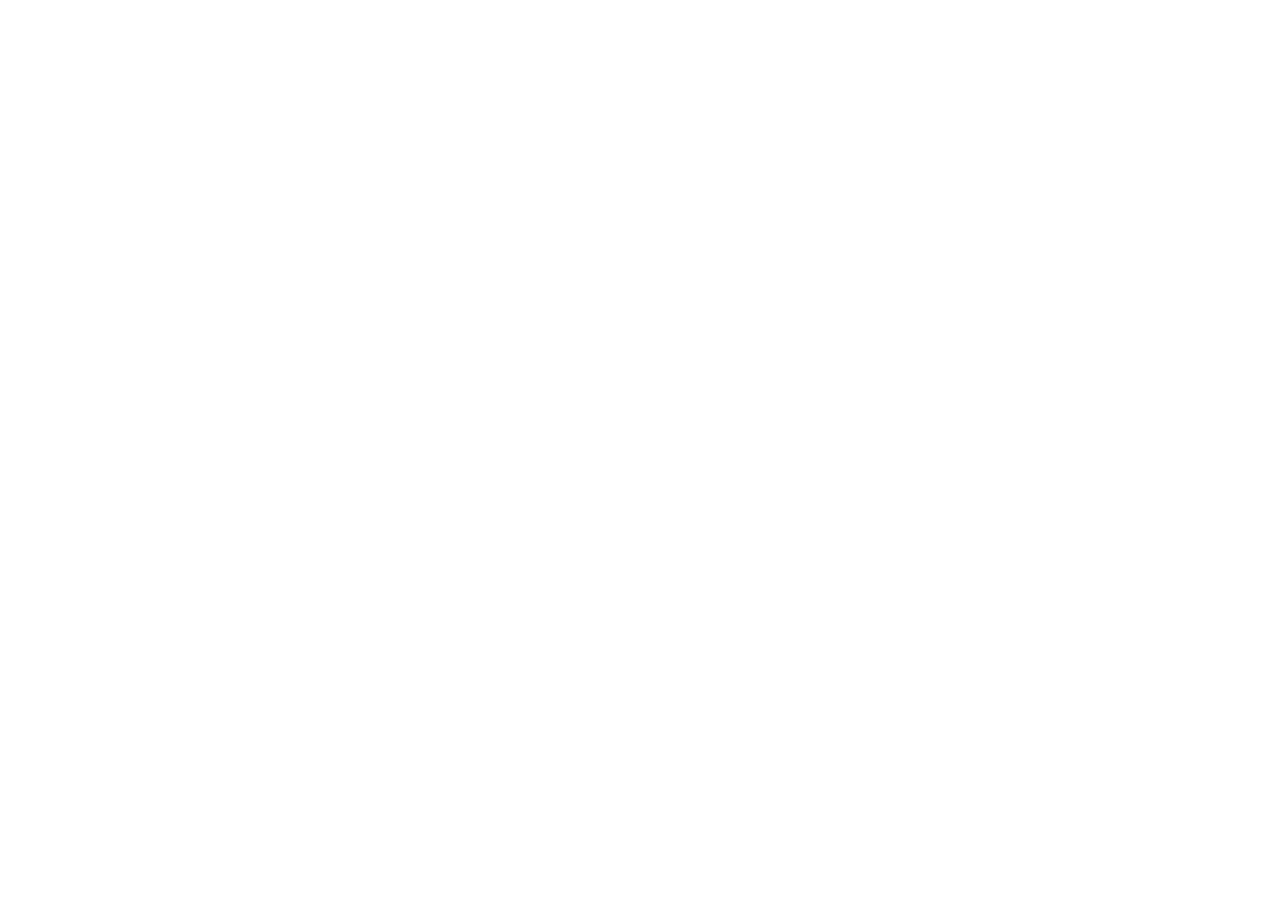
==== commit 48b284b4: "Update index.html" ====
--- a/Chapter 1) - Introduction/index.html
+++ b/Chapter 1) - Introduction/index.html
@@ -8,48 +8,6 @@
     <title>Document</title>
 </head>
 <body>
-   
-<!doctype html><html itemscope="" itemtype="http://schema.org/SearchResultsPage" lang="en-IN"><head><meta charset="UTF-8"><meta content="dark light" name="color-scheme"><meta content="origin" name="referrer"><link href="//www.gstatic.com/images/branding/searchlogo/ico/favicon.ico" rel="icon"><meta content="/images/branding/googleg/1x/googleg_standard_color_128dp.png" itemprop="image"><title>github login - Google Search</title><script nonce="FmMCxqqJSsw_GbArVfxpxQ">window._hst=Date.now();</script><script nonce="FmMCxqqJSsw_GbArVfxpxQ">(function(){var _g={kEI:'vH2iaoGVJt6XhvcPhqiw0QQ',kEXPI:'31',u:'af1cc678',kBL:'gsVp',kOPI:89978449};(function(){var a;((a=window.google)==null?0:a.stvsc)?google.kEI=_g.kEI:window.google=_g;}).call(this);})();(function(){google.sn='web';google.kHL='en-IN';google.usb=true;})();(function(){
-var h=this||self;var k=/#|$/;function l(a,c){var e=a.search(k);a:{var b=0;for(var f=c.length;(b=a.indexOf(c,b))>=0&&b<e;){var d=a.charCodeAt(b-1);if(d==38||d==63)if(d=a.charCodeAt(b+f),!d||d==61||d==38||d==35)break a;b+=f+1}b=-1}if(b<0)return null;f=a.indexOf("&",b);if(f<0||f>e)f=e;b+=c.length+1;return decodeURIComponent(a.slice(b,f!==-1?f:0).replace(/\+/g," "))};function m(){return window.google&&window.google.kOPI||null};var n;function p(a){for(var c;a&&(!a.getAttribute||!(c=a.getAttribute("eid")));)a=a.parentNode;return c||n}function q(a){for(var c=null;a&&(!a.getAttribute||!(c=a.getAttribute("leid")));)a=a.parentNode;return c}
-function t(a,c,e,b,f){var d="";c.search("&ei=")===-1&&(d="&ei="+p(b),c.search("&lei=")===-1&&(b=q(b))&&(d+="&lei="+b));var r=c.search("&cshid=")===-1&&a!=="slh";var g=g===void 0?window.location:g;b="&zx="+Date.now().toString();h._cshid&&r&&(b+="&cshid="+h._cshid);(e=e())&&(b+="&opi="+e);(e=l(g.search,"gemcid"))&&(b+="&gemcid="+e);(g=l(g.search,"gemrid"))&&(b+="&gemrid="+g);return"/"+(f||"gen_204")+"?atyp=i&ct="+String(a)+"&cad="+(c+d+b)};n=google.kEI;google.getEI=p;google.getLEI=q;google.ml=function(){return null};google.log=function(a,c,e,b,f,d){d=d===void 0?m:d;e||(e=t(a,c,d,b,f));a=e;/^http:/i.test(a)&&window.location.protocol==="https:"&&(google.ml&&google.ml(Error("a"),!1,{src:a,glmm:1}),a="");if(e=a)try{window.navigator.sendBeacon(e,"")}catch(r){}};google.logUrl=function(a,c){c=c===void 0?m:c;return t("",a,c)};}).call(this);(function(){google.y={};google.sy={};function e(a,b,d){if(a)var c=a.id;else{do c=Math.random();while(d[c])}d[c]=[a,b]}var f;(f=google).x||(f.x=function(a,b){e(a,b,google.y)});var g;(g=google).sx||(g.sx=function(a,b){e(a,b,google.sy)});google.bx=!1;var h;(h=google).lx||(h.lx=function(){});var k=[],l;(l=google).fce||(l.fce=function(a,b,d,c){k.push([a,b,d,c])});google.qce=k;google.adl=[];}).call(this);google.f={};(function(){
-document.documentElement.addEventListener("submit",function(b){var a;if(a=b.target){var c=a.getAttribute("data-submitfalse");a=c==="1"||c==="q"&&!a.elements.q.value?!0:!1}else a=!1;a&&(b.preventDefault(),b.stopPropagation())},!0);document.documentElement.addEventListener("click",function(b){var a;a:{for(a=b.target;a&&a!==document.documentElement;a=a.parentElement)if(a.tagName==="A"){a=a.getAttribute("data-nohref")==="1";break a}a=!1}a&&b.preventDefault()},!0);}).call(this);(function(){google.hs={h:true,nhs:false,sie:false};})();(function(){google.c={cap:2000,timl:false,vis:true};})();(function(){google.c.ehcl=true;})();(function(){
-var m=this||self;window.google=window.google||{};var n=window.performance&&window.performance.timing&&"navigationStart"in window.performance.timing,aa=google.stvsc&&google.stvsc.ns,p=n?aa||window.performance.timing.navigationStart:void 0;function q(){return window.performance.now()-(google.stvsc&&google.stvsc.pno||0)}var ba=google.stvsc&&google.stvsc.rs,r=n?ba||window.performance.timing.responseStart:void 0;var ca=/#|$/;function t(a,b){var d=a.search(ca);a:{var c=0;for(var e=b.length;(c=a.indexOf(b,c))>=0&&c<d;){var f=a.charCodeAt(c-1);if(f==38||f==63)if(f=a.charCodeAt(c+e),!f||f==61||f==38||f==35)break a;c+=e+1}c=-1}if(c<0)return null;e=a.indexOf("&",c);if(e<0||e>d)e=d;c+=b.length+1;return decodeURIComponent(a.slice(c,e!==-1?e:0).replace(/\+/g," "))};function u(a){try{var b=window.navigator.sendBeacon(a,"");return b===void 0?!0:b}catch(d){}return!1};function w(){var a,b;return(a=window.performance)==null?void 0:(b=a.getEntriesByType)==null?void 0:b.call(a,"navigation")[0]};function y(){var a,b;return(a=window.performance)==null?void 0:(b=a.navigation)==null?void 0:b.type};var da=google.c.cap,ea=google.c.ehcl,z=google.c.ehcla,fa=google.c.ssdi,A=google.c.timl;function B(a,b,d){google.tick("load",a,b,d)}function C(a,b){google.c.e("load",a,String(b))};var ha=window.location;function D(a){return(a=ha.search.match(new RegExp("[?&]"+a+"=(\\d+)\\b")))?Number(a[1]):-1}function E(a){var b=a.t,d=b.start,c={};a.wsrt!==void 0&&(c.wsrt=a.wsrt);if(d)for(var e in b)e!=="start"&&e!=="sgls"&&(a=b[e],c[e]=e==="sgl"||e==="sgsrt"?a:e==="prs"?d-a:Math.max(a-d,0));return c}
-function F(a,b,d){d="/gen_204?s="+google.sn+"&t="+d+"&atyp=csi&ei="+google.kEI+"&rt=";var c="",e;for(e in a)d+=""+c+e+"."+a[e],c=",";for(var f in b)d+="&"+f+"="+b[f];a=d;var g=g===void 0?window.location:g;b="";m._cshid&&(b+="&cshid="+m._cshid);(e=window.google&&window.google.kOPI||null)&&(b+="&opi="+e);(e=t(g.search,"gemcid"))&&(b+="&gemcid="+e);(g=t(g.search,"gemrid"))&&(b+="&gemrid="+g);return a+b}
-function G(a){var b=google.timers.load,d=b.e,c=google.stvsc;c&&(d.ssr=1);c?c=c.isBF:c=(c=w())?c.type==="back_forward"?c.notRestoredReasons===void 0?!0:!!c.notRestoredReasons:!1:y()===2;c&&(d.bb=1);((c=w())?c.type==="reload":y()===1)&&(d.r=1);if(c=w()){var e=c.type;e&&(d.nt=e);e=c.deliveryType;e!=null&&(d.dt=e);e=c.transferSize;e!=null&&(d.ts=e);c=c.nextHopProtocol;c!=null&&(d.nhp=c)}(c=window.navigation)&&(c=c.activation)&&(c=c.navigationType)&&(d.ant=c);d=b.m;if(!d||!d.prs){c=window._csc==="agsa"&&
-window._cshid;e=!!google.stvsc;var f=b.qtt===2;d=D("qsubts");var g;(g=w())?(g=g.type,g=!g||g==="navigate"):g=!y();c=!g||f||e||c?0:b.qsubts||d;f="r";c>0&&(e=b.fbts||D("fbts"),e>0&&(b.t.start=Math.max(c,e),f=b.fbts===e?"i":"u"));e=E(b);c>0&&(e.gsasrt=b.t.start-c,g=D("qsd"),g>0&&C("qsd",g),C("ests",(b.qsubts===c?"i":"u")+f),b.qsubts&&d>0&&b.qsubts!==d&&C("qd",b.qsubts-d));d=b.t.sgls;d>=0&&(g=f=e.sgl,d===0?g=0:c>d&&(g=c-d),f!==void 0&&(e.sglo=f),g!==void 0&&(e.sgl=g));a=F(e,b.e,a);u(a)||google.log("","",a)}};var H={};function I(a,b){google.timers.load.m[a]===!1?b():(H[a]||(H[a]=[]),H[a].push(b))}google.c.q=I;google.caft=function(a){I("aft",a)};function J(a,b,d){a:{var c=a.parentElement;if(c&&(c.classList.contains("q1MG4e")||c.classList.contains("uhHOwf"))&&(c.style.height||c.style.width)){var e=c.getBoundingClientRect(),f=a.getBoundingClientRect();if(e.height<f.height||e.width<f.width){a=c;break a}}}if(b)c=null;else for(c=a;c&&!c.hasAttribute("data-csic");)c=c.parentElement;if(!c)for(c=a;c&&c!==b&&c.tagName!=="G-SCROLLING-CAROUSEL"&&!c.hasAttribute("data-sn-container");)c=c.parentElement;b=c;e=google.vx;c=google.vy;!(f=!a)&&(f=!d)&&(a.style.display===
-"none"?f=!0:document.defaultView&&document.defaultView.getComputedStyle?(f=document.defaultView.getComputedStyle(a),f=!!f&&(f.visibility==="hidden"||f.height==="0px"&&f.width==="0px")):f=!1);if(f)d=0;else if(a.getBoundingClientRect){if(f=!d){b:{for(f=a;f&&f!==b;f=f.parentElement)if(f.style.overflow==="hidden")break b;f=null}var g=f;g?(f=a.getBoundingClientRect(),g=g.getBoundingClientRect(),f=f.bottom<g.top||f.top>=g.bottom||f.right<g.left||f.left>=g.right):f=!1}if(f)d=0;else{f=a.getBoundingClientRect();var l=f.left+(window.pageXOffset-(e||0));c=f.top+(window.pageYOffset-(c||0));e=f.width;g=f.height;var h=0;if(!(!d&&g<=0&&e<=0)){var v=document.documentElement.clientHeight;c+g<0?h=2:c>=v&&(h=4);if(l+e<0||l>=(window.innerWidth||document.documentElement.clientWidth))h|=8;else if(b){for(l=f.left;a&&a!==b;a=a.parentElement)l+=a.scrollLeft;a=b.getBoundingClientRect();if(l+e<a.left||l>=a.right)h|=8;if(d?f.top>a.bottom:f.top>=a.bottom)h|=4}h||(h=1,c+g>v&&(h|=4))}d=h}}else d=1;return d};google.timers={};google.startTick=function(a,b){google.timers[a]={t:{start:b||Date.now()},e:{},m:{}}};google.tick=function(a,b,d,c){d=d!==void 0?d:Date.now();google.timers[a].t[b]=d;c&&p&&performance.mark&&(a=d-p,a>0&&performance.mark(c,{startTime:a}))};google.c.e=function(a,b,d){google.timers[a].e[b]=d};google.c.b=function(a){var b=google.timers.load.m;b[a]&&google.ml(Error("b"),!1,{m:a});b[a]=!0};google.c.u=function(a){var b=google.timers.load.m,d=!0;if(b[a]){for(var c=H[a]||[],e=0;e<c.length;++e)try{c[e]()}catch(g){google.ml(g,!1)}c.length=0;b[a]=!1;for(var f in b)b[f]&&(d=!1)}else{d="";for(c in b)d+=c+":"+b[c]+";";google.ml(Error("a"),!1,{m:a,s:d});d=!1}(a=d)&&google.csiReport(google.timers.load,"all");return a};google.c.st=function(a,b){a=F(E(a),a.e,b);u(a)||google.log("","",a)};google.rll=function(a,b,d){function c(e){d(e);a.removeEventListener("load",c,!1);a.removeEventListener("error",c,!1)}a.addEventListener("load",c,!1);b&&a.addEventListener("error",c,!1)};var K,L=Date.now(),M=window.performance;M&&(M.now&&(K=Math.floor(q())),p&&r&&r>p&&r<=L&&(L=r,K=r-p));google.startTick("load",L);var N=K;google.timers.load.wsrt=N;performance.mark&&performance.mark("SearchAFTStart",{startTime:N});B("hst",window._hst,"SearchHeadStart");google.c.b("xe");function O(a){return document.visibilityState==="hidden"?(B("fht",a),!0):!1}function P(){O()&&Q()}function Q(){document.removeEventListener("visibilitychange",P,!0)}O(0)||document.addEventListener("visibilitychange",P,!0);google.c.rq=[Q];google.cv=J;if(ea||z){var R=w();R&&R.deliveryType==="cache"&&(R.type==="navigate"||z)&&(_csc="http",_cshid=""+Date.now())};function ia(a){function b(f,g){f=f.querySelectorAll("img");for(var l=0;l<f.length;l++)g.push(f[l])}var d=[];b(a,d);a=a.querySelectorAll("[data-shadow-root]");for(var c=0;c<a.length;c++){var e=a[c];e.shadowRoot&&b(e.shadowRoot,d)}return d};function ja(){B("cbt");G("cap")};var ma=function(a){this.i=a;this.v=[];var b=this.i.getAttribute("data-deferred");this.C=a.hasAttribute("data-noaft");this.j=!!b;if(b=!this.j)a:{for(b=0;b<ka.length;++b)if(a.getAttribute("data-"+ka[b])){b=!0;break a}b=!1}this.l=b;(b=a.src)&&this.l&&(this.D=b);!this.l&&b||a.setAttribute("data-lzy_","1");(this.B=this.C?!0:this.j||this.l?!1:!this.i.src||this.i.complete)||la(this);!google.c.wpr&&google.c.wh>10&&S(this)},la=function(a){google.rll(a.i,!0,function(){var b=Date.now();if(a.D&&a.i.src===a.D||
-a.i.getAttribute("data-deferred")==="1")la(a);else if(!a.A){a.j&&a.i.setAttribute("data-deferred","3");a.A=b;a.i.setAttribute("data-iml",String(b));for(var d=0;d<a.v.length;++d)a.v[d](b);a.v.length=0}})},S=function(a){a.visibility===void 0&&(a.visibility=google.cv(a.i),a.i.setAttribute("data-atf",String(a.visibility)));return a.visibility},ka="src bsrc url ll image img-url lioi".split(" ");google.c.iim=google.c.iim||{};var T=google.c.iim,na=0;function oa(a){var b=a.getAttribute("data-csiid")||google.kEI+"_"+String(++na);T[b]||(a.setAttribute("data-csiid",b),T[b]=new ma(a));return T[b]}function U(a,b){b=fa?ia(b||document):(b||document).getElementsByTagName("img");for(var d=0,c=b.length;d<c;++d)a(oa(b[d]))};function V(a,b,d){function c(h){l=Math.max(l,h);++g;e||f!==g||d(l)}var e=!0,f=0,g=0,l=0;U(function(h){a(h)&&(++f,h.A||h.B?c(h.A||0):h.v.push(c))});b();(e=!1,f!==g)||d(l)};var pa=!1,W=0,X=0,Y=0,Z;function qa(){Z&&clearTimeout(Z)}
-function ra(a,b){google.c.wh>10||(google.c.wh=Math.floor(document.documentElement.clientHeight));var d=google.c.wh;var c=!b,e=!Y&&document.getElementById("rhs");b=b?Math.floor(b.getBoundingClientRect().top+window.pageYOffset):-1;e&&!c?(Y=a,U(function(k){k.F=!0},e)):(e=c||google.c.wh>10&&b>=d,!X&&e&&(X=a,W=b));if(c&&X){var f=0,g=0,l=0,h=!1,v=!1;V(function(k){if(!(S(k)&1))return!1;if(k.B)return++l,!k.C;S(k)&4&&(k.F?v=!0:h=!0);k.j&&++g;++f;return!0},function(){C("ima",f);C("imad",g);C("imac",l);document.querySelector("[data-doodle]")&&
-C("ddl",1);var k=document.getElementById("eKIzJc");k&&(k=J(k),C("aio",k));C("wh",d)},function(k){k&&B("afti",k);W>0&&B("afts",X);Y&&B("aftr",Y);var x=X;Y>x&&(x=Y);k&&(k>x||h&&(!Y||W<0)||v&&W>0)&&(x=k);B("aft",x,"trigger:SearchAFTEnd");google.c.q("frt",function(){qa();G("aft")});google.c.u("aft")})}};function sa(a){V(function(b){return!!(S(b)&1)},function(){B("frts",a)},function(b){B("frvt",Math.max(b,a));google.c.u("frt")})};var ta=!1;google.c.wh=Math.floor(document.documentElement.clientHeight);google.c.b("prt");var ua=da||0;if(ua>0){a:{if(p!==void 0){var va=ua-q();if(va>0){Z=setTimeout(ja,va);break a}ja()}Z=void 0}google.c.rq.push(qa)}google.c.maft=function(a,b){U(function(){});pa||(google.c.b("aft"),pa=!0);ra(a,b)};google.c.mfrvt=function(a){sa(a)};google.c.miml=function(a){function b(c){S(c);return A&&!c.C&&(!c.l||!!(S(c)&1))}function d(c){A&&B("iml",c||a);google.c.u("iml")}ta||(google.c.b("iml"),function(){V(b,function(){},d)}(0),ta=!0)};google.c.b("frt");google.c.ubf=!0;google.c.setup=function(a){a=oa(a);return!google.c.wpr&&google.c.wh>10?S(a):null};}).call(this);(function(){function b(){for(var a=google.drc.shift();a;)a(),a=google.drc.shift()};google.drc=[function(){google.tick&&google.tick("load","dcl")}];google.dclc=function(a){google.drc.length?google.drc.push(a):a()};window.addEventListener?(document.addEventListener("DOMContentLoaded",b,!1),window.addEventListener("load",b,!1)):window.attachEvent&&window.attachEvent("onload",b);}).call(this);(function(){
-function e(a){var b=[],c=function(d){b.push(d)};return{c:a,q:b,et:[],etc:[],d:c,h:function(d){c({eventType:d.type,event:d,targetElement:d.target,eic:a,timeStamp:Date.now(),eia:void 0,eirp:void 0,eiack:void 0})}}}function f(a,b,c){for(var d=0;d<b.length;d++){var h=b[d];(c?a.etc:a.et).push(h);a.c.addEventListener(h,a.h,c)}};var g="click focusin focusout auxclick change copy dblclick beforeinput input keyup keydown keypress mousedown mouseenter mouseleave mousemove mouseout mouseover mouseup paste pointerdown pointerenter pointerleave pointerup touchstart touchmove touchend touchcancel transitioncancel transitionend transitionrun transitionstart animationcancel animationend dragover dragenter dragleave drop dragstart dragend scroll speech".split(" "),k=["focus","blur","error","load"];var l=e(window.document.documentElement);f(l,g);f(l,k,!0);window._ejsa=l;window.jsac_init=function(a){if(a){var b=document.getElementById(a);var c=c===void 0?window:c;b=e(b);c._ejsas||(c._ejsas={});c._ejsas[a]=b;f(b,g);f(b,k,!0)}};}).call(this);(function(){window.google.erd={jsr:1,bv:2535,sd:true,de:true,dpf:'P0c26Iree6fqf3cocCn6Nji0RYrMztQlT7QMBl7-zY4',c:'2935'};})();(function(){var sdo=false;var mei=10;var jstl=0;var diel=0;
-var f=this||self;var k,l=(k=f.mei)!=null?k:1,m,p=(m=f.diel)!=null?m:0,q,r=(q=f.sdo)!=null?q:!0;typeof jstl==="number"&&jstl>0&&(Error.stackTraceLimit=jstl);var t=0,u,v=google.erd,w=v.jsr;google.ml=function(a,b,d,n,e){e=e===void 0?2:e;b&&(u=a&&a.message);d===void 0&&(d={});d.cad="ple_"+google.ple+".aple_"+google.aple;if(google.dl)return google.dl(a,e,d,!0),null;b=d;if(w<0){window.console&&console.error(a,b);if(w===-2)throw a;b=!1}else b=!a||!a.message||a.message==="Error loading script"||t>=l&&!n?!1:!0;if(!b)return null;t++;d=d||{};b=encodeURIComponent;var c="&ei="+b(google.kEI);google.kEXPI&&(c+="&jexpid="+b(google.kEXPI));c+="&srcpg="+b(google.sn)+"&jsr="+b(v.jsr)+"&bver="+b(v.bv);v.dpf&&(c+="&dpf="+b(v.dpf));var g=a.lineNumber;g!==void 0&&(c+="&line="+g);var h=a.fileName;h&&(h.indexOf("-extension:/")>0&&(e=3),c+="&script="+b(h),g&&h===window.location.href&&(g=document.documentElement.outerHTML.split("\n")[g],c+="&cad="+b(g?g.substring(0,300):"No script found.")));google.ple&&google.ple===1&&(e=2);c+="&jsel="+e;d&&v.c&&(d.ofc=String(v.c));c=c+"&ectx="+b(JSON.stringify(d));c=c+"&emsg="+b(a.name+": "+a.message);c=c+"&jsst="+b(a.stack||"N/A");c.length>=12288&&(c=c.substring(0,12288));a=c;d=("/gen_204?atyp=i"+a).substring(0,12288);n||(google.log(0,"",d),google.log(0,"",("/httpservice/retry/jserror?atyp=i"+a).substring(0,12288)));return d};window.onerror=function(a,b,d,n,e){u!==a&&(a=e instanceof Error?e:Error(a),d===void 0||"lineNumber"in a||(a.lineNumber=d),b===void 0||"fileName"in a||(a.fileName=b),google.ml(a,!1,void 0,!1,a.name==="SyntaxError"||a.message.substring(0,11)==="SyntaxError"||a.message.indexOf("Script error")!==-1?3:p));u=null;r&&t>=l&&(window.onerror=null)};})();(function(){history.replaceState(history.state,"",function(a,b){return b.replace(new RegExp("(\\?|&)"+a+"=[^&#]*(&?)"),function(e,c,d){return d?c:""})}("sg_ss",location.href));}).call(this);google.arwt=function(a){a.href=document.getElementById(a.id.substring(a.id.slice(0,3)==="vcs"?3:1)).href;return!0};(function(){google.eufsv=true;(function(){var e=function(){for(var a=Number(this),c=[],b=a;b<arguments.length;b++)c[b-a]=arguments[b];return c};function g(a){var c=e.apply(1,arguments).filter(Boolean).join("&");if(!c)return a;var b=a.match(/[?&]adurl=/);return b?a.slice(0,b.index+1)+c+"&"+a.slice(b.index+1):a+(a.indexOf("?")<0?"?":"&")+c}function h(a,c){return a===0?"ri=1":a===1?c?"ri=24":"ri=27":a===2?c?"ri=25":"ri=26":""}function k(a,c){return c?"&"+a+"="+encodeURIComponent(c):""}
-var l=function(a){var c=a.url;a=a.B;this.j=c;this.C=a;this.A=(new Date).getTime()-17040672E5;this.i={};for(var b=/[?&]([^&=]+)=([^&]*)/g;a=b.exec(c);)this.i[a[1]]=a[2]},m=function(a,c){return a.i[c]},p=function(a,c){if(a.i.dsh==="1")return null;var b=a.i.ae;if(b==="1"){var d=a.i.adurl;if(d)try{return{version:3,v:decodeURIComponent(d),l:g(a.j,"act=1",h(c,!0),n(a))}}catch(f){}}return b==="2"?{version:4,v:g(a.j,"dct=1","suid="+a.A,h(c,!1)),l:g(a.j,"act=1",h(c,!0),"suid="+a.A)}:null},q=function(a,c){return c===
-2?g(a.j,"ri=2"):c===0?g(a.j,"ri=16"):a.j},n=function(a){a=a.C;if(!a)return"";var c=k("uap",a.platform)+k("uapv",a.platformVersion)+k("uafv",a.uaFullVersion)+k("uaa",a.architecture)+k("uam",a.model)+k("uab",a.bitness);a.fullVersionList&&(c+="&uafvl="+encodeURIComponent(a.fullVersionList.map(function(b){return encodeURIComponent(b.brand)+";"+encodeURIComponent(b.version)}).join("|")));a.wow64!=null&&(c+="&uaw="+Number(a.wow64));return c.slice(1)};
-var r=/^\s*(?!javascript:)(?:[\w+.-]+:|[^:/?#]*(?:[/?#]|$))/i;var t=function(){var a=google.eufsv,c=this;a=a===void 0?!1:a;this.i=null;a&&navigator.userAgentData&&navigator.userAgentData.getHighEntropyValues&&navigator.userAgentData.getHighEntropyValues("platform platformVersion uaFullVersion architecture model bitness fullVersionList wow64".split(" ")).then(function(b){c.i=b})};t.prototype.handle=function(a){var c=a.hasAttribute("data-ohref"),b=c?a.getAttribute("data-ohref"):a.href;c||a.setAttribute("data-ohref",b);c=m(new l({url:b}),"ch")===void 0?g(b,"ch=1"):b;b=new l({url:c,B:this.i});a:{var d=b.i.co;if(d==="1")d="https://www.googleadservices.com/pagead/conversion/16521530460/?gad_source=1&adview_type=3";else if(d==="2")d="https://www.google.com/pagead/1p-conversion/16521530460/?gad_source=1&adview_type=5";else break a;var f=b.i.gclid;f&&(d+="&adview_gclid="+f);navigator.sendBeacon(d,"")||v(d,!1)}a:{d=b.i.cce;if(d==="1")d=0;else if(d==="2")d=1;else{d=null;break a}f=g(b.j,"cc=1");var u=f.indexOf("?");d=u<0?null:{url:"https://www.googleadservices.com/pagead/aclk"+f.slice(u),method:d}}d&&(d.method===0?navigator.sendBeacon&&navigator.sendBeacon(d.url,""):d.method===1&&v(d.url,!0));w()&&b.i.ase==="5"?(b=p(b,2))?(a.attributionSrc=b.l,b=b.v):b="":b="";b||(b=this.i,b=new l({url:c,B:b===void 0?null:b}),b.i.dsh==="1"||b.i.aspm!=="1"?b=(d=p(b,0))?navigator.sendBeacon?navigator.sendBeacon(d.l,"")?d.v:q(b,2):q(b,0):c:(b=p(b,1))?(v(b.l,!0),b=b.v):b=c);b&&b!==a.href&&(c=b,r.test(c)&&(a.href=c))};function v(a,c){var b={keepalive:!0,mode:"no-cors"};c&&(b.credentials="include");fetch(a,b)}function x(a,c){var b=m(new l({url:a}),"nis");return b===c?a:b!==void 0?a.replace(/([?&])nis=[^&]*/,function(d,f){return f+"nis="+c}):g(a,"nis="+c)}function w(){var a;return!((a=document.featurePolicy)==null||!a.allowsFeature("attribution-reporting"))};var y=new t;google.ausb=function(a){if(!a)return google.ml(Error("a"),!1),!0;if(a.hasAttribute("data-impdclcc"))try{var c=a.hasAttribute("attributionsourceid")&&a.hasAttribute("attributiondestination")?"2":a.hasAttribute("attributionsrc")?w()?"6":"5":w()?"7":"8";var b=x(a.href,c);r.test(b)&&(a.href=b)}catch(d){}a.getAttribute("data-sbv2")&&y.handle(a);return!0};}).call(this);})();(function(){
-var c=this||self;function d(a){return a?a.closest("A"):null}function e(a){if(a=d(a.target))switch(a.getAttribute("data-agdh")){case "arwt":google.arwt(a);break;case "fvd3vc":c.J4LCUe(a);break;case "EdKoMd":(0,google.f.LmvwCb)(a)}return!0};window.document.documentElement.addEventListener("mousedown",e,!0);window.document.documentElement.addEventListener("touchstart",e,!0);window.document.documentElement.addEventListener("click",function(a){var b=d(a.target);if(b)switch(b.getAttribute("data-agch")){case "ausb":google.ausb(b);break;case "HJ3bqe":window.YvikHb(a,b);break;case "cqUJI":(0,google.f.DfwaCb)(b)}return!0},!0);}).call(this);(function(){if(window._cshid&&window._csc!=="gwoc"){var a=google.kEI,b=google.timers.load.e.bb?"bb=1":"vet=1."+a+".c",c=(/[?&]q=([^&]*)/.exec(location.search)||[,""])[1];try{navigator.sendBeacon("/gen_204?csc="+_csc+"&ei="+a+"&csh="+_cshid+"&q="+c+"&"+b)}catch(d){}};}).call(this);/*CSH_START*//*CSH_END*/
-(function(){var t=2500;(function(){'use strict';function a(){var c=document.querySelectorAll("link[blocking=render]");for(let d of c)d.remove()}var b=t-performance.now();b>0?setTimeout(a,b):a();}).call(this);})();(function(){'use strict';
-var g=this||self;var m=g.JSON.parse,p=g.JSON.stringify;function q(b,a,d){(b=b.getItem(a+";;"+d))?(a=b.indexOf("_"),b=a<0?null:m(b.substr(a+1))):b=null;return b}function t(b,a,d,c,e="m",f=!0){var k=!1;try{if(e!="x"){var h=b=="s"?window.sessionStorage:window.localStorage,l=q(h,"_c","i")||0,n=p(l+1);h.setItem("_c;;i","p:*|l:9007199254740991_"+n);var r=l;n=h;h=a;l=d;var z=r,A=p(c);n.setItem(h+";;"+l,"p:"+e+"|l:"+(z+"_")+A);k=!0}}catch(D){}f&&(g.mPPkxd||(g.mPPkxd=[]),g.mPPkxd.push([k,arguments,r]))};var u=[{j:"data-vt-d",types:["d"]},{j:"data-vt-mb",types:["aimc","sb","mb"]},{j:"data-vt-rq",types:["rq"]},{j:"data-vt-spth",types:["spth"]},{j:"data-vt-lows",types:["lows"]},{j:"data-vt-stad",types:["stad"]},{j:"data-vt-msu-left",types:["mcsl","mbu","sb"]},{j:"data-vt-msu-right",types:["mcsr","mbu","sb"]}];function v(b,a,d){try{b?.viewTransition?.types?.clear();for(let c of a)b?.viewTransition?.types?.add(c)}catch(c){google.ml(c,!0,{src:d})}}
-function w(b){window.addEventListener("pageswap",a=>{v(a,b,"mpa_vt-ps");t("s","mpavt","mpa-vt-types",JSON.stringify(b));if(window.navigation){a=window.navigation.currentEntry?.getState()||{};a.i||(a.i={});var d;(d=a.i).next||(d.next={});a.i.next.types=b;window.navigation.updateCurrentEntry({state:a})}},{once:!0})};var x;window.addEventListener("pagereveal",async b=>{a:{try{var a=q(window.sessionStorage,"mpavt","mpa-vt-types");break a}catch(k){}a=null}var d=a;a=[];var c=window.navigation;c=c?.activation?.from&&c.activation.navigationType!=="reload"?c.activation.navigationType==="traverse"&&c.activation.entry&&c.activation.entry.index<c.activation.from.index?"b":"f":"o";if(d){c="f";a=JSON.parse(d);try{window.sessionStorage.removeItem("mpavt;;mpa-vt-types")}catch(k){}d=a;if(window.navigation){var e=window.navigation.currentEntry?.getState()||{};e.i||(e.i={});var f;(f=e.i).l||(f.l={});e.i.l.types=d||e.i.l.types;window.navigation.updateCurrentEntry({state:e})}}else window.navigation&&(f=window.navigation.currentEntry?.getState()?.i,a=c==="f"?f?.l?.types:c==="b"?f?.next?.types:[]);a=a||[];a.push(c);v(b,a,"mpa_vt-pr");try{await b?.viewTransition?.finished}finally{y()}},{once:!0});B();document.addEventListener("click",b=>{try{a:{for(let {j:d,types:c}of u)if(b.target?.closest(`[${d}]`)){var a=c;break a}a=[]}b=a;b.length>0?(B(),w(b)):y()}catch(d){google.ml(d,!0,{src:"mpa_vt-t"})}},{capture:!0,passive:!0});function C(){x||(x=document.createElement("style"),document.head.append(x));return x}function y(){C().textContent="@view-transition{navigation:none;}"}function B(){C().textContent="@view-transition{navigation:auto;}"};}).call(this);(function(){'use strict';window.addEventListener("pagereveal",async a=>{try{let b=a.viewTransition;if(b){await b.ready;a=[["root"],["sb"],["mb"],["ubi",!0],["mode-selector-underbar",!0]];for(let [h,d]of a)g(h,d)}}catch(b){google.ml(b,!0,{src:"mpa_vt-c"})}});function p(a){return Number(a.split("px")[0])}
-function g(a,b){var h=`::view-transition-group(${a})`,d=document.getAnimations().find(q=>q.effect?.pseudoElement===h);if(d){var l=d.effect,c=l.getKeyframes(),e=new DOMMatrix(c[0].transform),k=p(c[0].width),m=p(c[0].height),f=new DOMMatrix(c[1].transform),n=p(c[1].height);k/=p(c[1].width);b=b?m/n:k;var r=e.e;e=e.f;var t=f.e;f=f.f;a!=="sb"&&(e+m<0||f+n<0)&&d.cancel();l.setKeyframes([{transform:`translate(${r}px, ${e}px) scale(${k}, ${b})`,easing:c[0].easing},{transform:`translate(${t}px, ${f}px) scale(1, 1)`,easing:c[1].easing}])}};}).call(this);</script>      <link href="#ZnpjSd" blocking="render" rel="expect">    <style>::view-transition-old(sb){height:100%}::view-transition-new(sb){height:100%}@keyframes sb-slide-down-fade-in{0%{transform:scale(.5) translateY(-50px);opacity:0}20%{opacity:0}to{transform:scale(1) translateY(0);opacity:1}}@keyframes sb-slide-up-fade-out{0%{transform:scale(1) translateY(0);opacity:1}20%{opacity:0}to{transform:scale(.5) translateY(-50px);opacity:0}}@keyframes ubi-fade-in{0%{transform:translateY(-20px);opacity:0}20%{opacity:0}to{transform:translateY(0);opacity:1}}@keyframes ubi-fade-out{0%{transform:translateY(0);opacity:1}20%{opacity:0}to{transform:translateY(-20px);opacity:0}}html:active-view-transition-type(aimc)::view-transition-new(sb),html:active-view-transition-type(aimc)::view-transition-old(sb){height:100%}html:active-view-transition-type(aimc)::view-transition-old(sb):only-child{animation:sb-slide-up-fade-out .5s cubic-bezier(.38,.72,0,1) forwards}html:active-view-transition-type(aimc)::view-transition-new(sb):only-child{animation:sb-slide-down-fade-in .5s cubic-bezier(.38,.72,0,1) forwards}html:active-view-transition-type(aimc)::view-transition-new(mb),html:active-view-transition-type(aimc)::view-transition-old(mb){width:auto;animation-duration:.5s;animation-timing-function:cubic-bezier(.38,.72,0,1)}html:active-view-transition-type(aimc)::view-transition-group(*){transform-origin:top left}html:active-view-transition-type(aimc)::view-transition-new(ubi),html:active-view-transition-type(aimc)::view-transition-old(ubi){width:100%;height:100%;animation-duration:.5s;animation-timing-function:cubic-bezier(.38,.72,0,1)}html:active-view-transition-type(aimc)::view-transition-old(ubi):only-child{animation:ubi-fade-out .5s cubic-bezier(.38,.72,0,1)}html:active-view-transition-type(aimc)::view-transition-new(ubi):only-child{animation:ubi-fade-in .5s cubic-bezier(.38,.72,0,1)}</style> </head><body jsmodel="hspDDf JfINdf" class="srp" jscontroller="Eox39d" data-dt="1" marginheight="3" topmargin="3" jsaction="rcuQ6b:npT2md" id="gsr"><style>:root{--COEmY:var(--YLNNHc);--xhUGwc:#22242a}:root{--vZe0jb:#515a7b;--nwXobb:var(--vZe0jb);--VuZXBd:#eef0ff;--uLz37c:#c3c6d6;--jINu6c:#eef0ff;--TyVYld:#8ab4f8;--ZEpPmd:#515a7b;--QWaaaf:var(--ZEpPmd);--DEeStf:#242832;--TSWZIb:#2c303d;--BRLwE:#3a3f50;--gS5jXb:#444746;--Aqn7xd:var(--gS5jXb);--EpFNW:#1f1f1f;--Xqboce:#fff;--IXoxUe:#9e9e9e;--bbQxAb:#bfbfbf;--YLNNHc:#e8e8e8;--TMYS9:#a8c7fa;--JKqx2:#99c3ff;--rrJJUc:#a8c7fa;--mXZkqc:#444746;--JclFj:#444746;--Nsm0ce:#a8c7fa;--vdwxpe:#0b57d0;--ywz01c:#fdd663;--XKMDxc:#2c2e35;--aYn2S:#363840;--Lm570b:#42444d}:root{--amnPwe:#9e9e9e;--ZXiaGf:#202124;--EoKObe:#fff;--cIehld:#22242a;--ONhrGd:var(--Aqn7xd);--gVUKcd:rgba(0,0,0,0.6);--jwFC2e:#203da0;--yTtsEf:#c4eed0}:root{--emphasized-curve:cubic-bezier(0.38,0.72,0,1)}@supports (animation-timing-function:linear(0,1)){:root{--emphasized-curve:linear(0,0.00245 1.753%,0.004 2.29%,0.00994 3.55%,0.01966 4.916%,0.03415 6.402%,0.05334 7.836%,0.07441 9.061%,0.07376 9.061%,0.10031 10.32%,0.12808 11.414%,0.15979 12.444%,0.19399 13.366%,0.23105 14.21%,0.27138 14.974%,0.34474 16.052%,0.34403 16.052%,0.47679 17.475%,0.54434 18.338%,0.60689 19.389%,0.66036 20.609%,0.68967 21.461%,0.71671 22.4%,0.74193 23.444%,0.76532 24.589%,0.78755 25.874%,0.80828 27.285%,0.82719 28.791%,0.84475 30.42%,0.86492 32.632%,0.86558 32.713%,0.8645 32.713%,0.86561 32.715%,0.86856 33.078%,0.88332 35.056%,0.88876 35.862%,0.88763 35.862%,0.88881 35.871%,0.9002 37.721%,0.90085 37.833%,0.90007 37.833%,0.9039 38.373%,0.91554 40.622%,0.9295 43.795%,0.94208 47.239%,0.95333 50.97%,0.96327 54.986%,0.97199 59.335%,0.9795 64.011%,0.9858 69.036%,0.99095 74.434%,0.99492 80.205%,0.99774 86.373%,1)}}@keyframes SpringIn{0%{opacity:0;transform:translateY(20px)}to{opacity:1;transform:translateY(0)}}html{scrollbar-gutter:stable}.srp{container-name:srp;container-type:inline-size;overflow-x:clip;transition:margin-left .45s var(--emphasized-curve);--srp-content-width:calc(100cqw - 112px)}.srp .PMoW3b{width:100cqw}.srp .DZ13He,.srp .y4VEUd{transition:padding-left .45s var(--emphasized-curve)}@media (min-width:500px){.srp.K9MSg{margin-left:198px}.srp.K9MSg .DZ13He,.srp.K9MSg .y4VEUd{padding-left:198px;box-sizing:border-box}}@container srp (min-width: 1476px){.srp.WlnT9c .YNk70c{grid-template-columns:minmax(92px,1fr) repeat(24,36px) minmax(20px,1fr)}}@container srp (min-width: 1700px){.srp.WlnT9c .YNk70c{grid-template-columns:minmax(92px,1fr) repeat(28,36px) minmax(20px,1fr)}}@container srp (max-width: 1231.98px){.srp .t0ITR:not(.AkYNS){grid-column:2/-2;max-width:var(--srp-content-width);--extra-space:calc(max(0px, var(--srp-content-width) - 100% - 72px)/2);--left-space:clamp(0px,var(--extra-space),20px);margin-left:calc(var(--left-space)*-1);width:calc(var(--left-space) + 672px)}@container srp (max-width: 763.98px){.srp .t0ITR:not(.AkYNS){max-width:100%;width:100%}}}.YNk70c{display:grid;column-gap:2px;grid-template-columns:minmax(0,14px) repeat(12,minmax(23.5px,1fr)) minmax(0,14px)}@container srp (min-width: 360px){.YNk70c{column-gap:12px;grid-template-columns:4px repeat(12,1fr) 4px}}@container srp (max-width: 763.98px){@container srp (min-width: 500px){.P4Yedd .YNk70c{grid-template-columns:72px repeat(12,1fr) 4px}}@container srp (min-width: 684px){.YNk70c{grid-template-columns:minmax(4px,8px) repeat(12,43.3333333333px) minmax(4px,8px)}.P4Yedd .YNk70c{grid-template-columns:minmax(72px,80px) repeat(12,37.6666666667px) minmax(4px,8px)}}}@container srp (min-width: 692px){.YNk70c{column-gap:20px;grid-template-columns:minmax(0,1fr) repeat(12,36px) minmax(0,1fr)}@container srp (max-width: 763.98px){.P4Yedd .YNk70c{grid-template-columns:72px repeat(12,minmax(30px,1fr)) 0}}}@container srp (min-width: 764px){.YNk70c{grid-template-columns:minmax(72px,1fr) repeat(12,36px) minmax(0,1fr)}}@container srp (min-width: 876px){.YNk70c{grid-template-columns:minmax(72px,1fr) repeat(14,36px) minmax(0,1fr)}}@container srp (min-width: 988px){.YNk70c{grid-template-columns:minmax(72px,1fr) repeat(16,36px) minmax(0,1fr)}}@container srp (min-width: 1232px){.YNk70c{grid-template-columns:minmax(92px,1fr) repeat(20,36px) minmax(0,1fr)}}@container srp (min-width: 1660px){.srp:not(.P4Yedd) .YNk70c{grid-template-columns:minmax(0,260px) repeat(20,36px) minmax(0,1fr)}}.bzXtMb{grid-column:1/-1;max-width:100vw}.SLPe5b{grid-column:2/-2}.P3mIxe{grid-column:2/-1}.ufC5Cb{container-name:main;container-type:inline-size;grid-column:2/span 12}.vVVcqf{display:none}.SxCvHe{grid-column:1}.EjQTId .SxCvHe{transform:translate(0);opacity:0;pointer-events:none}.cKhQJf .SxCvHe{transform:translate(0);opacity:1;pointer-events:auto}.srp:not(.w3yrN) .SxCvHe{display:none}@container srp (max-width: 875.98px){.cKhQJf .SxCvHe{background:#22242a;box-shadow:10px 0 15px -15px rgba(23,23,23,0.6);margin-top:45px}.cKhQJf .SxCvHe{top:72px}.cKhQJf .SxCvHe{width:190px}.cKhQJf .SxCvHe .Pl4aJc{padding-right:20px}.cKhQJf .appbar{z-index:120}}@container srp (min-width: 876px){.YNk70c.tXI1nd .ufC5Cb{grid-column:2/span 8}.YNk70c.tXI1nd .vVVcqf{grid-column:span 5/-2;display:block;max-width:100%}}@container srp (min-width: 988px){.YNk70c.tXI1nd .ufC5Cb{grid-column:2/span 10}.YNk70c.KpqFHb .ufC5Cb{grid-column:2/span 16}}@container srp (min-width: 1232px){.YNk70c.tXI1nd .ufC5Cb{grid-column:2/span 12}.YNk70c.tXI1nd .vVVcqf{grid-column:span 7/-2}.EjQTId .SxCvHe{transform:translate(-100%)}}.YNk70c .tPkxfb{box-sizing:border-box;height:100vh}@container srp (min-width: 500px){@container srp (max-width: 875.98px){.P4Yedd .YNk70c .tPkxfb{height:calc(100vh - 133px)}}.srp.WlnT9c .YNk70c .tPkxfb{grid-column:span 7/-2;margin:10px 10px 0 -10px;padding-bottom:20px}@container srp (max-width: 987.98px){.srp.WlnT9c[data-artifact-focused=true] .YNk70c .tPkxfb{height:calc(100vh - 133px)}}}@container srp (min-width: 1232px){.srp .YNk70c .tPkxfb{grid-column:15/-1;max-width:484px;margin-right:20px;justify-self:unset}}@container srp (min-width: 1232px){.rWfmBc .kRaSsd .N6Axvb,.rWfmBc .kRaSsd .ub891,.rWfmBc .ofHStc .N6Axvb,.rWfmBc .ofHStc .ub891{display:none}}@container srp (min-width: 876px){@container srp (max-width: 1231.98px){.srp:not(.WlnT9c) .rWfmBc .Rty6Hf{grid-column:2/span 9}}@container srp (max-width: 987.98px){.srp:not(.WlnT9c) .rWfmBc .Rty6Hf{grid-column:2/span 7}}@container srp (max-width: 1231.98px){.srp:not(.WlnT9c) .rWfmBc .t0ITR:not(.AkYNS){max-width:calc(var(--left-space) + 484px)}}@container srp (max-width: 987.98px){.srp:not(.WlnT9c) .rWfmBc .t0ITR:not(.AkYNS){max-width:calc(var(--left-space) + 372px)}}}:root{--nkmQOe:Arial,sans-serif,Noto Color Emoji;--a9X0Jc:24px;--z3BFIe:16px;--XWliwc:400;--LI4Bo:Arial,sans-serif,Noto Color Emoji;--XWv1if:22px;--Mhs7de:14px;--ofwUBc:400;--YfiKf:Arial,sans-serif,Noto Color Emoji;--punZlc:16px;--gOs6Bf:12px;--MzKBpd:400;--IT7y3c:Google Sans,Arial,sans-serif,Noto Color Emoji;--hPDMFf:36px;--Ia70Xd:28px;--Vyi8yc:400;--Aoh9Xe:Google Sans,Arial,sans-serif,Noto Color Emoji;--qYGXw:28px;--qpdFp:20px;--JT4IPc:400;--rTk0E:Google Sans,Arial,sans-serif,Noto Color Emoji;--Ok3irf:24px;--uBdgTe:18px;--Zf9Xnd:400;--qR8X0:Google Sans,Arial,sans-serif,Noto Color Emoji;--CbdmE:20px;--hbmnje:14px;--Oycjt:500;--qBwyqb:Arial,sans-serif,Noto Color Emoji;--nUOqEc:16px;--cMTvjf:12px;--CUS15e:500;--Eou8Yc:Google Sans,Arial,sans-serif,Noto Color Emoji;--qWZYEc:26px;--GiToJf:20px;--p2Lqxe:400;--ztTqPe:Google Sans,Arial,sans-serif,Noto Color Emoji;--C74x2e:24px;--gyu5L:16px;--Yoa6qd:400;--lI1Trc:Arial,sans-serif,Noto Color Emoji;--HIyEKc:18px;--ZNg88:14px;--qjVU3d:400}.DpgmK,.Enb9pe,.FAoEle,.LwDUdc,.MTIaKb,.RlTCPd,.RoOVmf,.V3Ezn,.Vnob4b,.YKUhfb,.aVsZpf,.bbxTBb,.caNvfd,.dIfvQd,.iQMtqe,.kJSB8,.mYuoaf,.tUr4Kc,.uNnvb,.wPNfjb{--Yi4Nb:var(--mXZkqc);--pEa0Bc:var(--bbQxAb);--kloG3:var(--mXZkqc);--YaIeMb:var(--XKMDxc);--Pa8Wlb:var(--Nsm0ce);--izGsqb:var(--Nsm0ce);--d5F9Lb:var(--EpFNW);--todMNc:var(--EpFNW);--p9J9c:var(--Nsm0ce)}:root{--KIZPne:#34517d;--xPpiM:#eef0ff;--Ehh4mf:var(--Nsm0ce)}:root{--pEa0Bc:#bfbfbf;--Pa8Wlb:#336ef3;--YaIeMb:#28292a;--Yi4Nb:#444746;--ngPXTb:var(--rrJJUc);--hwEqod:var(--jINu6c);--kloG3:#444746;--lv6yU:#a8c7fa;--Wmwad:#b1c5ff;--vWq1if:var(--jINu6c);--Ijc2tf:#2c303d;--VeLyLc:#eef0ff;--fuvksc:#a8c7fa;--gJjJk:#b1c5ff;--LMFHUd:var(--jINu6c);--Zia6nf:var(--BRLwE);--y01ou:#eef0ff;--p9J9c:#a8c7fa;--MoaHse:#b1c5ff;--CRMNZd:var(--jINu6c);--izGsqb:#336ef3;--d5F9Lb:#ffffff;--todMNc:#ffffff;--NoaQW:#090f28;--qdHZF:rgba(0,0,0,.6);--V9ysqf:#fff;--PBxOKe:#1f1f1f;--MV2sG:var(--XKMDxc);--bcxd3b:var(--YLNNHc);--D9aNi:rgba(232,232,232,0.08)}html,body,h1,input,select{font-family:Arial,sans-serif,Noto Color Emoji}body,h1{font-size:var(--Mhs7de);}h1{font-weight:normal;margin:0;padding:0}h3{font-weight:normal;margin:0;padding:0;font-size:20px;line-height:1.272}body{margin:0;background:var(--xhUGwc);color:var(--YLNNHc);}a{color:var(--JKqx2);text-decoration:none;-webkit-tap-highlight-color:rgba(255,255,255,.1)}a:visited{color:#c58af9}a:hover{text-decoration:underline}a:hover h3{text-decoration:underline}a.a-no-hover-decoration:hover,a.a-no-hover-decoration:hover h3{text-decoration:none}cite,cite a:link,cite a:visited{color:#bdc1c6;font-style:normal}button{margin:0}ol li{list-style:none}ol,ul,li{margin:0;padding:0}input{font-size:var(--Mhs7de)}em{font-weight:bold;font-style:normal}.aCOpRe em,.yXK7lf em,.p4wth em,.ycrdod em{}.z1asCe{display:inline-block;fill:currentColor;height:24px;line-height:24px;position:relative;width:24px}.z1asCe svg{display:block;height:100%;width:100%}:root{}.ynAwRc{color:var(--JKqx2)}a:visited .ynAwRc,a:visited.ynAwRc{color:#c58af9}.JIFdL{color:#8ab4f8}.NUnG9d{color:var(--YLNNHc);font-family:var(--YfiKf);font-size:var(--gOs6Bf);font-weight:var(--MzKBpd);line-height:var(--punZlc)}.kqEaA{color:var(--IXoxUe);font-family:var(--LI4Bo);font-size:var(--Mhs7de);font-weight:var(--ofwUBc);line-height:var(--XWv1if)}.N8MDs{font-family:Arial,sans-serif,Noto Color Emoji}.z8gr9e{color:var(--bbQxAb)}.x2sBq{color:#f28b82}.tGXccd{color:#81c995}.XEI2lf{color:#fff}.Q7PwXb{text-decoration:none}.NnEaBd{text-align:right}.xLQxIf{text-transform:capitalize}.uKdaQe{text-transform:lowercase}.MUmB9{text-transform:none}.xpdclps,.xpdxpnd{overflow:hidden}.xpdclps,.xpdxpnd{-webkit-transition:max-height 0.3s}.xpdxpnd,.xpdopen .xpdclps,.xpdopen .xpdxpnd.xpdnoxpnd{max-height:0}.xpdopen .xpdxpnd{max-height:none}.xpdopen .xpdbox .xpdxpnd,.xpdopen .xpdbox.xpdopen .xpdclps{max-height:0}.xpdopen .xpdbox.xpdopen .xpdxpnd,.xpdopen .xpdbox .xpdclps{max-height:none}.xpdclose .k5nfEc{display:none}html:not(.zAoYTe) [tabindex],html:not(.zAoYTe) [href],html:not(.zAoYTe) button,html:not(.zAoYTe) iframe,html:not(.zAoYTe) input,html:not(.zAoYTe) select,html:not(.zAoYTe) textarea{outline:0}.bNg8Rb{clip:rect(1px,1px,1px,1px);height:1px;overflow:hidden;position:absolute;white-space:nowrap;width:1px;user-select:none;-webkit-user-select:none;-moz-user-select:none;-ms-user-select:none}.btku5b{display:inline-block;vertical-align:middle;cursor:pointer}.btku5b,.brKmxb:focus-visible{outline:0;-webkit-tap-highlight-color:transparent}.niO4u::before,.niO4u::after{position:absolute;top:0;left:0;width:100%;height:100%;border-radius:inherit}.btku5b:not([disabled]):hover .niO4u::after,.btku5b:not([disabled]):active .niO4u::after{content:'';z-index:-1}.btku5b:focus-visible .niO4u::after,.brKmxb:focus-visible .niO4u::after{content:'';outline:2px solid var(--Pa8Wlb);outline-offset:3px}.niO4u{display:flex;justify-content:center;position:relative;align-items:center;width:100%;z-index:0;box-sizing:border-box;padding:calc(8px - 1px) calc(16px - 1px);border:1px solid transparent;border-radius:9999px}.niO4u::before{content:'';height:48px;margin-top:-24px;top:50%}@media (forced-colors:active){.niO4u{border-color:ButtonBorder}}.btku5b[disabled]{cursor:auto}.btku5b[disabled] .niO4u{color:rgb(from var(--pEa0Bc) r g b/0.38)}.FR7ZSc[disabled]:not(.dmKIje):not([selected]) .niO4u,.zqrO0[disabled]:not(.dmKIje):not([selected]) .niO4u,.GQ0bde[disabled]:not(.dmKIje):not([selected]) .niO4u,.fqiILb.fqiILb[selected][disabled] .niO4u{border-color:var(--kloG3)}.r69FZ[disabled] .niO4u,.Bmegof[disabled] .niO4u,.expUPd[disabled] .niO4u,.qVhvac.qVhvac[selected][disabled] .niO4u{background:var(--YaIeMb)}@media (forced-colors:active){.btku5b.btku5b[disabled]{opacity:1;color:GrayText}.btku5b.btku5b.btku5b.btku5b.btku5b.btku5b[disabled] .niO4u{outline:1px solid GrayText}}.qVhvac[selected]{color:var(--xPpiM)}.qVhvac[selected]:hover .niO4u::after{background:rgb(from var(--Nsm0ce) r g b/0.08)}.qVhvac[selected] .niO4u{background:var(--KIZPne);border-color:transparent}.qVhvac[selected]:active .niO4u::after{background:rgb(from var(--Nsm0ce) r g b/0.24)}body[data-sv-shown="1"] .TQc1id[data-csic="1"]{opacity:0;visibility:hidden;transition:opacity 150ms cubic-bezier(0.2,0,0,1),visibility 0s 150ms}#rhs{position:relative;padding-bottom:15px;}#rhs .VjDLd{border:1px solid #050607;padding-left:17px;padding-right:16px;position:relative;box-sizing:border-box}.s6JM6d .SwlyWb{display:none}#rhs .VjDLd{width:100%}.N4Xssf.vVVcqf,.TQc1id.N4Xssf{width:var(--rhs-width)}.k5T88b .nmrhhd{background:none !important;display:none !important}.N4Xssf .SwlyWb{background:none !important;display:none !important}.srp.DfE4Hf{--rhs-width:457px}@media (max-width:875.98px){.YNk70c .vVVcqf:not(.jBpNZc){display:block;grid-column:span 1/-1;margin-left:calc(36px + 20px);width:var(--rhs-width)}}.GLcBOb{color:var(--IXoxUe);font-size:14px;font-family:Google Sans,Arial,sans-serif,Noto Color Emoji;position:relative;}.dURPMd{margin-top:6px}.KpqFHb .dURPMd{display:grid;grid-template-columns:repeat(12,minmax(0,1fr))}@media (min-width:988px){.KpqFHb .dURPMd{grid-template-columns:repeat(16,minmax(0,1fr))}}.yhQgZb{grid-column:1/-1}.V9qXjb{grid-column:1/span 12}.Fgyi2e{flex:1;position:relative;z-index:126}.Fgyi2e:empty{min-height:54px;}.wZQcA{position:relative;height:0;z-index:1;top:42px;}.wZQcA .BO2cCe{border-bottom:1px solid var(--Aqn7xd);}.rZj61{margin-top:-12px;}.beZ0tf{display:flex}.beZ0tf{margin-left:-4px}.BdqKIe .o0VWn{background-color:var(--xhUGwc)}.GG4mbd{padding-top:6px;max-width:861px;}.mjAqnb{margin-left:-12px}.rQTE8b{display:flex;justify-content:space-between;flex:1}.rQTE8b .R0DW9c{z-index:200}.yeKjxb{display:flex;align-items:center;margin-right:8px}.mOKdDc{cursor:pointer}a.C6AK7c,a.C6AK7c:link,a.C6AK7c:visited,a.C6AK7c:hover,a.C6AK7c:active{-webkit-tap-highlight-color:transparent;text-decoration:none}a.C6AK7c:focus{outline-offset:-2px}a.C6AK7c.wbH0pd{-webkit-tap-highlight-color:rgba(255,255,255,.1)}.mXwfNd{display:flex;min-height:48px;padding:0 12px;align-items:end;}.R1QWuf{display:inline-block;white-space:nowrap;width:fit-content;font-family:var(--qR8X0);font-size:var(--hbmnje);line-height:var(--CbdmE);border-bottom:3px solid transparent;padding-bottom:8px}.R1QWuf,.M5dSnd{color:#80868b;font-weight:500;}[selected] .R1QWuf,[selected] .M5dSnd{border-bottom-color:var(--YLNNHc);}[selected] .R1QWuf,[selected] .M5dSnd,.mXwfNd:hover .R1QWuf,.mXwfNd:hover .M5dSnd,.rNHry:hover .R1QWuf,.mTpL7c:hover .R1QWuf,.mTpL7c:hover .M5dSnd,[aria-expanded="true"] .R1QWuf,[aria-expanded="true"] .M5dSnd{color:var(--YLNNHc);}.mVH5Fc{display:flex;align-items:center;padding-bottom:8px;border-bottom:3px solid transparent}.mVH5Fc .R1QWuf{padding-bottom:0;border-bottom:0}.rNHry .mXwfNd,.rNHry .R1QWuf{padding:0;border-bottom:0;min-height:auto}.FXBAof{padding-left:2px}[dir='ltr'],[dir='rtl']{unicode-bidi:-webkit-isolate;unicode-bidi:isolate}bdo[dir='ltr'],bdo[dir='rtl']{unicode-bidi:bidi-override;unicode-bidi:-webkit-isolate-override;unicode-bidi:isolate-override}.l{font-size:18px !important}.EE3Upf.lVm3ye.TElO2c.OSrXXb>a{font-size:18px !important}@-webkit-keyframes qs-timer {0%{}}.OtcOmd .EjQTId{transition:grid-template-columns 250ms cubic-bezier(0,0,.1,1)}.OtcOmd .cKhQJf .EjQTId,.OtcOmd.cKhQJf .EjQTId{transition:grid-template-columns 300ms cubic-bezier(0,0,.1,1)}.OtcOmd .EjQTId .SxCvHe{transition:transform 250ms cubic-bezier(0,0,.1,1),opacity 250ms cubic-bezier(0,0,.1,1)}.OtcOmd .cKhQJf .EjQTId .SxCvHe,.OtcOmd.cKhQJf .EjQTId .SxCvHe{transition:transform 300ms cubic-bezier(0,0,.1,1),opacity 300ms cubic-bezier(0,0,.1,1)}.EjQTId .SxCvHe{transform:translate(0%);opacity:0;pointer-events:none}@media (min-width:1232px){.EjQTId .SxCvHe{transform:translate(-100%)}}.w3yrN.cKhQJf .SxCvHe{transform:translate(0%);opacity:1;pointer-events:auto}@media (min-width:876px){.cKhQJf .EjQTId.YNk70c{grid-template-columns:minmax(170px,170px) repeat(14,36px) minmax(0,1fr)}}@media (min-width:988px){.cKhQJf .EjQTId.YNk70c{grid-template-columns:minmax(170px,170px) repeat(16,36px) minmax(0,1fr)}}@media (min-width:1232px){.cKhQJf .EjQTId.YNk70c{grid-template-columns:minmax(170px,210px) repeat(20,36px) minmax(0,1fr)}}.srp:not(.w3yrN) .SxCvHe{display:none}@media (min-width:1300px){.w3yrN .EjQTId.YNk70c{grid-template-columns:minmax(170px,260px) repeat(20,36px) minmax(0,270px);}}@media (min-width:1660px){.cKhQJf .EjQTId.YNk70c{grid-template-columns:minmax(210px,210px) repeat(20,36px) minmax(0,1fr)}}.JpWqif .appbar .YNk70c,.JpWqif .GyAeWb.YNk70c,.JpWqif #bGmlqc .YNk70c,.JpWqif .M8OgIe .YNk70c,.JpWqif .CuvrIe{grid-template-columns:minmax(160px,1fr) repeat(12,36px) minmax(0,1fr)}@media (min-width:876px){.JpWqif .appbar .YNk70c,.JpWqif .GyAeWb.YNk70c,.JpWqif #bGmlqc .YNk70c,.JpWqif .M8OgIe .YNk70c,.JpWqif .CuvrIe{grid-template-columns:minmax(160px,1fr) repeat(14,36px) minmax(0,1fr)}}@media (min-width:988px){.JpWqif .appbar .YNk70c,.JpWqif .GyAeWb.YNk70c,.JpWqif #bGmlqc .YNk70c,.JpWqif .M8OgIe .YNk70c,.JpWqif .CuvrIe{grid-template-columns:minmax(160px,1fr) repeat(16,36px) minmax(0,1fr)}}@media (min-width:1232px){.JpWqif .appbar .YNk70c,.JpWqif .GyAeWb.YNk70c,.JpWqif #bGmlqc .YNk70c,.JpWqif .M8OgIe .YNk70c,.JpWqif .CuvrIe{grid-template-columns:minmax(160px,210px) repeat(20,36px) minmax(160px,210px)}}@media (min-width:1660px){.JpWqif .appbar .YNk70c,.JpWqif .GyAeWb.YNk70c,.JpWqif #bGmlqc .YNk70c,.JpWqif .M8OgIe .YNk70c,.JpWqif .CuvrIe{grid-template-columns:minmax(160px,210px) repeat(20,36px) minmax(0,1fr)}}.GyAeWb{}.srp{--center-abs-margin:180px;--center-width:652px;--rhs-margin:76px;--rhs-width:372px;--lhs-refinements-width:0px;--lhs-margin:24px;--lhs-width:calc(var(--center-abs-margin) - var(--lhs-margin) - var(--center-margin));--center-margin:24px;position:relative;min-height:100vh;}@media (min-width:1475px) and (max-width:1675px){.srp{--center-abs-margin:calc(25vw + -188.75px)}}@media (min-width:1675px){.srp{--center-abs-margin:230px}}@media (min-width:1124px) and (max-width:1300px){.srp{--center-abs-margin:calc((100vw - 1068px)/2)}}@media (max-width:1124px){.srp{--center-abs-margin:28px}}.eqAnXb{font-size:medium;font-weight:normal;}.main{width:100%;}.srp:not(.cKhQJf) .main.n48JGd{overflow-x:clip}.s6JM6d{position:relative;flex:0 auto;}.e9EfHf{font-family:Arial,sans-serif,Noto Color Emoji;clear:both;margin-left:0;box-sizing:border-box;min-height:100vh;padding-top:8px;}.appbar{position:relative;-webkit-box-sizing:border-box;}</style><style>.yUTMj{font-family:Arial,sans-serif,Noto Color Emoji;font-weight:400}.wHYlTd{font-family:var(--LI4Bo);font-size:var(--Mhs7de);line-height:var(--XWv1if)}.dmKIje.dmKIje .niO4u{border-color:transparent}.dmKIje[selected]{color:var(--xPpiM)}.zqrO0{color:var(--uLz37c)}.zqrO0 .niO4u{background:#22242a;border-color:var(--Yi4Nb)}.zqrO0 .niO4u{border-color:#9e9e9e}.zqrO0:hover .niO4u:after{background:rgb(from var(--uLz37c) r g b / 0.08)}.zqrO0:active .niO4u:after{background:rgb(from var(--uLz37c) r g b / 0.24)}.QuU3Wb{margin-top:6px}.B6OMee.B6OMee{width:calc(16px + var(--CbdmE));height:calc(16px + var(--CbdmE))}.TcBmm.TcBmm{width:calc(16px + var(--nUOqEc));height:calc(16px + var(--nUOqEc))}.KnB5rb.KnB5rb{width:calc(24px + var(--CbdmE));height:calc(24px + var(--CbdmE))}.OJeuxf.OJeuxf .niO4u{margin:0 auto;padding:0}.OJeuxf .niO4u:before{width:48px;margin-left:-24px;left:50%}.v0rrvd{padding-bottom:16px}.jhZvod{bottom:0;height:0;position:fixed;z-index:999;left:16px;right:auto}.Wu0v9b{box-sizing:border-box;visibility:hidden;position:relative}@media (min-width:569px) and (min-height:569px){.jhZvod{text-align:center}.Wu0v9b{display:inline-block;max-width:568px;min-width:288px;text-align:left}}.zJUuqf{margin-bottom:4px}.AB4Wff{margin-left:16px}@keyframes g-snackbar-show{0%{pointer-events:none;transform:translateY(0)}to{transform:translateY(-100%)}}@keyframes g-snackbar-hide{0%{transform:translateY(-100%)}to{transform:translateY(0)}}@keyframes g-snackbar-show-content{0%{opacity:0}}@keyframes g-snackbar-hide-content{to{opacity:0}}.LH3wG{bottom:0;height:0;position:fixed;z-index:999}.yK6jqe{box-sizing:border-box;visibility:hidden}.rTYTNb{animation:g-snackbar-hide .4s cubic-bezier(0.4,0,0.2,1) both;visibility:inherit}.UewPMd.UewPMd{animation:g-snackbar-show .5s cubic-bezier(0.4,0,0.2,1) both;visibility:inherit}.b77HKf{background-color:#3c4043;padding:0 24px}@media (forced-colors:active){.b77HKf{border:1px solid CanvasText}}.rIxsve{align-items:center;display:flex}.UewPMd .rIxsve{animation:g-snackbar-show-content .35s cubic-bezier(0.4,0,0.2,1) .15s both}.Txngnb.Txngnb{line-height:20px}.Txngnb{color:#fff;flex:1 1 auto;margin:14px 0;word-break:break-word}@media (min-width:569px) and (min-height:569px){.LH3wG{text-align:center}.yK6jqe{display:inline-block;max-width:568px;min-width:288px;text-align:left}.b77HKf{border-radius:8px}}.LH3wG{left:0;right:0}.yK6jqe{position:relative}.mqsAne{margin-bottom:env(safe-area-inset-bottom)}html:active-view-transition-type(sb) .RNNXgb{view-transition-name:sb}.M8H8pb{position:absolute;top:0;left:0;right:0;padding:inherit}.M8H8pb{width:100%}.A8SBwf.BgPPrc .XWrYL{display:block;margin-right:8px}.Xx7Mif{contain:style;position:relative}.E5eFb{width:100%;contain:size style}.LoygGf{width:100%;display:block}.CTOaxb{position:fixed;top:0;left:0;contain:size layout style}.OMqmfd{position:sticky;top:0}.zLSRge{border-bottom:1px solid var(--gS5jXb)}.AX1Qf{position:absolute;left:50vw;width:1px;height:2px;visibility:hidden;pointer-events:none}.oDzakc{display:inline-block;float:left}.wXpfVb{position:relative;top:-1px;width:100%;height:0}.wYq63b{display:flex;left:0;position:absolute;top:0;z-index:1001}.S6VXfe{align-items:center;background-color:var(--xhUGwc);border-radius:0 2px 2px 0;box-shadow:0 2px 2px 0 rgba(0,0,0,.16),0 0 0 1px rgba(0,0,0,.08);display:flex;margin:80px auto 8px 0;overflow:hidden}.gyPpGe,.gyPpGe:visited,.qlVNAd{border:2px solid rgba(255,255,255,.16);border-radius:2px;color:#c58af9;cursor:pointer;display:inline-block;font-size:var(--hbmnje);line-height:20px;margin:6px 11px;min-height:32px;text-decoration:underline;text-align:center;width:106px}.gyPpGe:not(:focus){clip:rect(1px,1px,1px,1px);overflow:hidden;position:absolute;padding:0}.xrOgrb{padding-top:16px}.CvDJxb{width:100%;z-index:128;position:relative;padding:10px 0;overflow-x:clip}@media (max-width:499.98px){.VHFyob .CvDJxb{padding-top:10px}.VHFyob .CvDJxb .logo,.VHFyob .CvDJxb .Efnghe{margin-bottom:0;margin-top:6px}}#gb{min-width:unset;position:relative}.tsf{flex-grow:1;max-width:861px;}.NDnoQ{display:flex;justify-content:space-between;}.Q3DXx{display:flex}.Efnghe{padding-left:16px}@media (max-width:640px){.Efnghe{padding-left:8px}}@media (max-width:499.98px){.Efnghe{padding-left:0}}@media (max-width:499.98px){.P3mIxe{grid-column:2/-2}.Efnghe{display:none}.mxW9Je{height:25px;}.CvDJxb:not(.minidiv) .NDnoQ{flex-wrap:wrap;margin-top:-20px}.CvDJxb:not(.minidiv) .Efnghe{display:flex;height:48px;margin-bottom:8px;order:-1;width:100%}}.Efnghe{padding-top:2px}.CvDJxb iframe{color-scheme:light}.A8SBwf{--client-adapter-margin-base:var(--center-abs-margin);}.A8SBwf{position:relative;margin-top:0;margin-right:auto;margin-bottom:0;margin-left:auto}.SDkEP{flex:1;display:flex;padding:0 4px 0 0}.iblpc{display:flex;align-items:center;padding-right:6px;padding-left:14px;margin-top:-2px;margin-top:0;height:50px;}.A8SBwf,.IormK{box-sizing:border-box;width:100%;}.RNNXgb{display:flex;z-index:3;position:relative;min-height:50px;background:#4d5156;border:1px solid transparent;box-shadow:none;border-radius:26px;margin:0 auto;box-sizing:border-box;width:100%;}@media (max-width:987.98px){html .A8SBwf{padding-left:0}}@media (min-width:988px) and (max-width:1460px){html .A8SBwf{margin-left:136px;width:calc(100% - 136px)}}@media (min-width:1461px){html .A8SBwf{margin-left:-20px}}.RNNXgb:hover{background:#303134;box-shadow:0 4px 12px rgba(23,23,23,.9);border-color:transparent;}.RNNXgb:hover{background:#5f6368;box-shadow:none}.logo{position:absolute;top:6px;left:0;padding:4px 44px 0 24px;left:-160px;}@media (max-width:987.98px){.logo{visibility:hidden}.FgNLaf{display:block;width:36px;height:36px;align-self:center;padding-left:8px}@media (max-width:640px) and (min-width:499.98px){.aypyie .ywK6Rd,.aypyie .HZVG1b,.aypyie .BKRPef .ACRAdd{display:none}.aypyie .BKRPef{padding-right:0}}@media (max-width:499.98px){.P3mIxe .RNNXgb .SDkEP{padding:0 8px 0 2px}.FgNLaf,.RNNXgb .iblpc{display:none}.RNNXgb{flex-direction:row-reverse}.RNNXgb .HZVG1b{padding:0 2px 0 8px}.CvDJxb .c58wS{margin:0}.CvDJxb:not(.minidiv) .logo{left:0;top:-45px;margin:0;padding:0;width:100%;text-align:center;visibility:unset}}.minidiv .FgNLaf{height:32px;width:32px;padding-right:4px}.sbfc .FgNLaf,.emcav .FgNLaf,.BgPPrc .FgNLaf{display:none}.sbfc .SDkEP,.emcav .SDkEP,.BgPPrc .SDkEP{padding-left:14px}.SDkEP .iblpc{padding-left:3px;padding-right:0}.sbfc .iblpc,.emcav .iblpc,.BgPPrc .iblpc{padding-left:0}}.iblpc span{display:none}@media (min-width:1461px){.sbfc.A8SBwf,.emcav.A8SBwf,.BgPPrc.A8SBwf{width:calc(100% + 27px)}}@media (min-width:988px){.sbfc.A8SBwf,.emcav.A8SBwf,.BgPPrc.A8SBwf{transform:translateX(-27px)}}@media (min-width:988px) and (max-width:1460px){.sbfc.A8SBwf,.emcav.A8SBwf,.BgPPrc.A8SBwf{width:calc(100% - 109px)}}@media (min-width:0) and (max-width:1460px){.emcav.A8SBwf.pD4qTd{width:988px}}@media (min-width:1461px){.emcav.A8SBwf.pD4qTd{width:1148px}}#logo{overflow:hidden;position:relative;display:inline-block;}.hvhmMe{margin:auto}.Ty0Rrc{color:#9aa0a6}.gLFyf,.svBvU{font:16px Google Sans,Arial,sans-serif,Noto Color Emoji;line-height:40px;font-size:16px;flex:100%;line-height:39px}textarea.gLFyf,.svBvU{line-height:22px;border-bottom:8px solid transparent;padding-top:14px;overflow-x:hidden}textarea.gLFyf{white-space:nowrap;overflow:hidden}.gLFyf{resize:none;background-color:transparent;border:none;margin:0;padding:0 0 3px;color:#e8eaed;word-wrap:break-word;outline:none;display:flex;-webkit-tap-highlight-color:transparent}.a4bIc{display:flex;flex-wrap:wrap;flex:1;}.svBvU{color:transparent;white-space:pre;position:absolute;pointer-events:none;scrollbar-width:none}.svBvU span{text-decoration:#f28b82 dotted underline}.gLFyf::placeholder{color:var(--IXoxUe)}textarea.gLFyf{width:100%}.gLFyf.OVWmAd{display:block;position:absolute}.LNRLRe{white-space:nowrap;margin:20px;font-size:var(--Mhs7de);font-weight:bold;line-height:normal;color:#fff}.AeLhAe{font-weight:normal;border:1px solid #fff;border-radius:3px;padding:1px 3px 0 3px}.dRYYxd{display:flex;flex:0 0 auto;align-items:stretch;flex-direction:row;height:50px;color:var(--bbQxAb)}.ywK6Rd{background-color:inherit;display:flex;align-self:center}.ywK6Rd{height:100%}.BKRPef{background:transparent;align-items:center;flex:1 0 auto;flex-direction:row;display:flex;cursor:pointer;}.vOY7J{background:transparent;border:0;align-items:center;flex:1 0 auto;cursor:pointer;display:none;height:100%;line-height:44px;outline-offset:-2px;padding:0 12px;}.M2vV3{display:flex}.ExCKkf{height:100%;vertical-align:middle;outline:none;color:inherit}.BKRPef{padding-right:4px}.ACRAdd{border-left:1px solid rgba(248, 249, 250, 0.25);height:65%;display:none}.ACRAdd.M2vV3{display:block}.fzj3ad{flex:1 0 auto;display:flex;cursor:pointer;align-items:center;border:0;background:transparent;padding:0 8px;width:24px;line-height:44px;}.ByCvB{height:24px;width:24px;vertical-align:middle}.etxtjc{flex:1 0 auto;display:flex;cursor:pointer;align-items:center;border:0;background:transparent;padding:0 8px;width:24px;line-height:44px;}.hWdRGb{height:24px;width:24px;vertical-align:middle}.Tg7LZd{height:50px;width:44px;background:transparent;border:none;cursor:pointer;flex:0 0 auto;padding:0 13px 0 0}html:not(.zAoYTe) .Tg7LZd:focus{outline:none}.DO7Hj{background:none;color:var(--bbQxAb);height:24px;width:24px;margin:auto}@media (max-width:1300px){.A8SBwf:not(.pD4qTd) .IDVnvc{height:167px}.A8SBwf:not(.pD4qTd) .cRV9hb{width:79px}.A8SBwf:not(.pD4qTd) .aVbWac{height:79px}.A8SBwf:not(.pD4qTd) .aVbWac .sbic.vYOkbe{height:79px;width:79px}}.apFnFf{border-radius:9999px;color:rgba(255,255,255,.87);cursor:pointer;fill:rgba(255,255,255,.87);position:relative;white-space:nowrap;margin:4px 0 6px 0}.Qg9ale{line-height:0}.apFnFf:hover{background-color:rgba(60,64,67,.5)}.Qg9ale.OJeuxf:hover .niO4u::after{background-color:transparent}.Qg9ale.OJeuxf div.niO4u{background-color:transparent;border:none;height:40px;width:40px}#gb{height:0;padding-right:16px;width:unset}@media (max-width:499.98px){#gb{padding:0}#gb>div:first-child{flex-grow:1}.uZkjhb{width:100%}}#gb a{color:var(--rrJJUc)}</style><style>.gb_y{display:-webkit-box;display:-webkit-flex;display:flex;-webkit-box-pack:end;-webkit-justify-content:flex-end;justify-content:flex-end;width:100%}.gb_z{box-sizing:border-box;height:48px;padding:4px}.gb_A,.gb_B,.gb_C{-webkit-tap-highlight-color:rgba(0,0,0,0);-webkit-tap-highlight-color:transparent;box-sizing:border-box;float:right;outline:none}.gb_D{box-sizing:border-box;display:inline-block;height:48px;outline:none;padding:4px;position:relative}.gb_E{display:none}.gb_F{display:block}.gb_H,.gb_I,.gb_J{fill:currentColor;color:#444746;color:var(--og-svg-color,var(--gm3-sys-color-on-surface-variant,#444746))}.gb_K .gb_H,.gb_K .gb_I,.gb_K .gb_J{color:#c4c7c5;color:var(--og-svg-color,var(--gm3-sys-color-on-surface-variant,#c4c7c5))}.gb_L .gb_C,.gb_M .gb_C,.gb_N .gb_C{cursor:pointer;padding:8px}.gb_O,.gb_P{display:none}.gb_y a.gb_A{border-radius:100px;background:#0b57d0;background:var(--gm3-sys-color-primary,#0b57d0);box-sizing:border-box;color:#fff;color:var(--gm3-sys-color-on-primary,#fff);display:inline-block;font-size:14px;font-weight:500;min-height:40px;outline:none;padding:10px 24px;text-align:center;text-decoration:none;white-space:normal;line-height:18px;position:relative;font-family:Google Sans Text,Roboto,Helvetica,Arial,sans-serif;min-width:85px;padding:10px 12px}.gb_y.gb_K a.gb_A{background:#c2e7ff;background:var(--gm3-sys-color-secondary-fixed,#c2e7ff);color:#001d35;color:var(--gm3-sys-color-on-secondary-fixed,#001d35)}.gb_2{display:-webkit-box;-webkit-box-orient:vertical;-webkit-line-clamp:2;max-height:40px;max-width:100%;overflow:hidden;overflow-wrap:break-word;word-break:break-word}.gb_T{fill:#1a73e8;margin:4px}.gb_K .gb_T{fill:#8ab4f8}@media (max-width:640px){.gb_y a.gb_A{min-width:75px}}.gb_V,.gb_W{position:absolute}.gb_W{right:0;top:0}.gb_V{right:-1px;top:-1px;width:42px}.gb_C{background-color:transparent;background-position:50%;background-repeat:no-repeat;border:0;display:inline-block;height:40px;padding:4px;position:relative;width:40px}.gb_X{border-radius:50%}.gb_C .gb_0.gb_1,.gb_Z{display:none}.gb_0{display:none}.gb_Q,.gb_R{display:none}sentinel{}@font-face{font-family:'Noto Color Emoji';font-style:normal;font-weight:400;src:url(//fonts.gstatic.com/l/font?kit=[base64]&skey=a373f7129eaba270&v=v38)format('woff2');unicode-range:U+1f1e6-1f1ff,U+1f3f4,U+e0020-e007f;}body {--google-font-color-notocoloremoji:colrv1;}@font-face{font-family:'Google Sans';font-style:normal;font-weight:400 700;font-feature-settings:"calt" 0,"liga" 0;font-display:optional;src:url(//fonts.gstatic.com/s/googlesans/v29/4UaGrENHsxJlGDuGo1OIlL3Owp4.woff2)format('woff2');unicode-range:U+0000-00FF,U+0131,U+0152-0153,U+02BB-02BC,U+02C6,U+02DA,U+02DC,U+0304,U+0308,U+0329,U+2000-206F,U+20AC,U+2122,U+2191,U+2193,U+2212,U+2215,U+FEFF,U+FFFD;}</style><script nonce="FmMCxqqJSsw_GbArVfxpxQ">(function(){var w=["Google Sans",[400,500,700]];(function(){for(var a=0;a<w.length;a+=2)for(var b=w[a],e=w[a+1],d=0,c=void 0;c=e[d];++d)b==="Noto Color Emoji"?document.fonts.load(c+" 10pt "+b,"\ud83c\uddfa\ud83c\uddf8").catch(function(){}):document.fonts.load(c+" 10pt "+b).catch(function(){})})();})();(function(){setTimeout(function(){var a=document.querySelector(".medCX");a&&a.classList.remove("medCX")},1E4);}).call(this);</script><noscript><style>table,div,span,p{display:none}</style><meta content="0;url=/httpservice/retry/enablejs?sei=vH2iaoGVJt6XhvcPhqiw0QQ" http-equiv="refresh"><div style="display:block">Please click <a href="/httpservice/retry/enablejs?sei=vH2iaoGVJt6XhvcPhqiw0QQ">here</a> if you are not redirected within a few seconds.</div></noscript><div jscontroller="EufiNb" class="wYq63b" data-ved="2ahUKEwiB493Y3uOWAxXei-EIHQYULEoQ7LoDegQIBhAA"><div class="S6VXfe"><a jsname="BKxS1e" class="gyPpGe" role="link" tabindex="0" jsaction="i3viod;focus:a0Q7Qd" data-ved="2ahUKEwiB493Y3uOWAxXei-EIHQYULEoQ67oDegQIBhAB">Skip to main content</a><a jsname="KI37ad" class="gyPpGe" href="https://support.google.com/websearch/answer/181196?hl=en-IN" jsaction="focus:a0Q7Qd" data-ved="2ahUKEwiB493Y3uOWAxXei-EIHQYULEoQwcMDegQIBhAC" ping="/url?sa=t&amp;source=web&amp;rct=j&amp;opi=89978449&amp;url=https://support.google.com/websearch/answer/181196%3Fhl%3Den-IN&amp;ved=2ahUKEwiB493Y3uOWAxXei-EIHQYULEoQwcMDegQIBhAC">Accessibility help</a></div></div><div class="xrOgrb"></div><span jscontroller="Zby8rf" class="LoygGf" data-cls="VHFyob" data-h="70" data-mode="6" style="height:70px" jsaction="rcuQ6b:npT2md;MDuPYe:pcqARd"><div jsname="P9ya7d" class="Xx7Mif E5eFb" style="height:70px"><div class="CvDJxb YNk70c" id="searchform"><div class="NDnoQ P3mIxe"><form class="tsf" action="/search" id="tsf" autocomplete="off" data-submitfalse="q" method="GET" name="f" role="search"> <div jsmodel="b5W85 vNzKHd" jsdata="MuIEvd;_;vH2iaoGVJt6XhvcPhqiw0QQ1"> <div jscontroller="cnjECf" jsmodel="kjkykd EPRt9d LM7wx Qlyryb EtCx8b Ip3Erc L97mud zmptHf CoyuFb            YHnUBc" class="A8SBwf aypyie" data-alt="true" data-biboe="false" data-blu="https://lens.google.com" data-expids="" data-hp="false" jsdata="LVplcb;_;" jsaction="lX6RWd:w3Wsmc;aaFXSd:k0wtTd;ocDSvd:duwfG;XmGRxb:mVw6nb;R6Slyc:F3goue;FU8dpd:VH3XBb;DkpM0b:d3sQLd;IQOavd:dFyQEf;XzZZPe:jI3wzf;Aghsf:AVsnlb;iHd9U:Q7Cnrc;f5hEHe:G0jgYd;vmxUb:j3bJnb;XBqW7:ihYaWc;UkQk6c:VSb4De;nTzfpf:YPRawb;CudXPd:iu9yrc;R2c5O:LuRugf;qiCkJd:ANdidc;Q3vWPd:FtWxqb;NOg9L:HLgh3;zLdLw:eaGBS;H9muVd:J4e6lb;S8pxKe:u3rcXd;hBEIVb:nUZ9le;acb7qb:H8sTz;by9jW:LGmyb;rcuQ6b:npT2md"><div class="logo"><a aria-label="Go to Google Home" href="https://www.google.com/webhp?hl=en&amp;sa=X&amp;ved=2ahUKEwiB493Y3uOWAxXei-EIHQYULEoQPHoECAYQBA" title="Go to Google Home" id="logo" data-hveid="CAYQBA"><svg aria-hidden="true" height="30" viewBox="0 0 92 30" width="92" xmlns="http://www.w3.org/2000/svg"><path fill="#fff" d="M83.4 23.08a7.4 7.4 0 0 0 6.34-3.52l-2.3-1.5a4.8 4.8 0 0 1-3.9 2.2 4.6 4.6 0 0 1-3.99-2.4l10.33-4.39a7 7 0 0 0-.28-1.07c-1.23-3.16-3.38-4.6-6.28-4.6-4.42 0-7.43 3.22-7.43 7.68 0 4.56 3.17 7.6 7.5 7.6m-4.51-7.61v-.17c0-2.93 1.68-4.9 4.32-4.9 1.26 0 2.39.57 3.15 1.9zM74.3 2.41h-3.08v20.23h3.08zM61.77 29.2q7.18 0 7.17-8.22V8.23h-2.93v1.8h-.06c-.92-1.43-2.66-2.23-4.62-2.23-4.24 0-6.82 3.23-6.82 7.54 0 4.3 2.51 7.46 6.93 7.46a5.5 5.5 0 0 0 4.47-2.26h.1v1.31c0 2.9-1.5 4.6-4.29 4.6-1.82 0-3.03-1-3.92-2.68l-2.66 1.17c1.4 2.96 3.4 4.26 6.63 4.26m0-9.2c-2.59 0-4.24-1.9-4.24-4.75 0-2.74 1.64-4.71 4.25-4.71s4.23 1.83 4.23 4.7c0 2.9-1.7 4.76-4.24 4.76m-16.01 3.1c4.44 0 7.6-3.24 7.6-7.72 0-4.4-3.12-7.67-7.6-7.67-4.24 0-7.57 3-7.57 7.67 0 4.45 3.15 7.73 7.57 7.73m0-2.68c-2.68 0-4.56-2.2-4.56-5.04s1.98-4.99 4.56-4.99c2.73 0 4.57 2.2 4.57 5 0 2.87-1.88 5.03-4.57 5.03M29.33 23.1c4.41 0 7.6-3.23 7.6-7.72 0-4.4-3.12-7.67-7.6-7.67-4.23 0-7.57 3-7.57 7.67 0 4.45 3.15 7.73 7.57 7.73m0-2.68c-2.68 0-4.56-2.2-4.56-5.04s1.98-4.99 4.56-4.99c2.73 0 4.57 2.2 4.57 5 0 2.87-1.88 5.03-4.57 5.03M10.35 23.1c5.89.06 9.9-3.9 9.9-9.98q0-.75-.14-1.7h-9.8v2.93h6.87c-.36 3.83-3.06 5.82-6.76 5.82-4.15 0-7.33-3.12-7.33-7.66 0-4.47 3.03-7.6 7.33-7.6 2.16 0 3.76.67 5.35 2.3l2.05-2.14c-1.8-2.1-4.4-3.1-7.44-3.1-5.9 0-10.49 4.43-10.49 10.5 0 5.8 4.43 10.58 10.46 10.64"></path></svg></a></div><div jsname="RNNXgb" class="RNNXgb" data-ved="2ahUKEwiB493Y3uOWAxXei-EIHQYULEoQ3tUDegQIBhAF"><a class="FgNLaf" href="https://www.google.com/webhp?hl=en&amp;ictx=0&amp;sa=X&amp;ved=2ahUKEwiB493Y3uOWAxXei-EIHQYULEoQpYkNegQIBhAG" id="_vH2iaoGVJt6XhvcPhqiw0QQ_1" data-hveid="CAYQBg"></a><div class="SDkEP"><div jsname="uFMOof" class="iblpc"><div class="hvhmMe"><span class="Ty0Rrc z1asCe MZy1Rb" style="height:20px;line-height:20px;width:20px"><svg focusable="false" aria-hidden="true" xmlns="http://www.w3.org/2000/svg" viewBox="0 0 24 24"><path d="M15.5 14h-.79l-.28-.27A6.471 6.471 0 0 0 16 9.5 6.5 6.5 0 1 0 9.5 16c1.61 0 3.09-.59 4.23-1.57l.27.28v.79l5 4.99L20.49 19l-4.99-5zm-6 0C7.01 14 5 11.99 5 9.5S7.01 5 9.5 5 14 7.01 14 9.5 11.99 14 9.5 14z"></path></svg></span></div></div><div jscontroller="vZr2rb" jsname="gLFyf" class="a4bIc" data-mnr="4" jsaction="KjsqPd;input:Lg5SV;blur:fpfTEe;paste:V64iSc;mousedown:LhvU2e"><div jsname="vdLsw" class="svBvU"></div><div jsname="aJyGR" jscontroller="xMclgd" class="gLFyf OVWmAd" jsaction="rcuQ6b:npT2md"><g-snackbar jsname="nH91he" jscontroller="OZLguc" style="display:none" data-dismiss="" jsshadow=""><div jsname="sM5MNb" aria-live="polite" class="jhZvod"><div jsname="Ng57nc" class="Wu0v9b v0rrvd" data-ved="2ahUKEwiB493Y3uOWAxXei-EIHQYULEoQ4G96BAgGEAc"><div class="b77HKf"><div jsname="bN97Pc" class="rIxsve" jsslot="" style="display:none"><span class="Txngnb wHYlTd yUTMj LNRLRe">Press <span class="AeLhAe">/</span> to jump to the search box</span></div></div></div></div></g-snackbar></div><textarea jsname="yZiJbe" class="gLFyf" aria-controls="Alh6id" aria-owns="Alh6id" aria-label="Search" placeholder="" aria-autocomplete="both" aria-expanded="false" aria-haspopup="false" autocapitalize="off" autocomplete="off" autocorrect="off" id="ti6dpd" maxlength="2048" name="q" role="combobox" rows="1" spellcheck="false" data-ved="2ahUKEwiB493Y3uOWAxXei-EIHQYULEoQ39UDegQIBhAI">github login</textarea></div><div class="fM33ce dRYYxd">   <div jscontroller="PymCCe" jsname="RP0xob" class="BKRPef">  <div class="vOY7J M2vV3" jsname="pkjasb" aria-label="Clear" role="button" tabindex="0" jsaction="AVsnlb;rcuQ6b:npT2md" data-ved="2ahUKEwiB493Y3uOWAxXei-EIHQYULEoQ05YFegQIBhAJ">   <span jsname="itVqKe" class="ExCKkf z1asCe rzyADb"><svg focusable="false" aria-hidden="true" xmlns="http://www.w3.org/2000/svg" viewBox="0 0 24 24"><path d="M19 6.41L17.59 5 12 10.59 6.41 5 5 6.41 10.59 12 5 17.59 6.41 19 12 13.41 17.59 19 19 17.59 13.41 12z"></path></svg></span>  </div> <span jsname="s1VaRe" class="ACRAdd M2vV3"></span> </div> <div jsname="UdfVXc" class="ywK6Rd"><div jscontroller="unV4T" jsname="F7uqIe" class="fzj3ad" aria-label="Search by voice" role="button" tabindex="0" jsaction="h5M12e;rcuQ6b:npT2md;KHxBOb:EANhx;HINvVc:OUwavc;hATt5e:AkD3se;CQJmec:efDZmf" data-ved="2ahUKEwiB493Y3uOWAxXei-EIHQYULEoQvs8DegQIBhAK"><svg class="ByCvB" aria-hidden="true" focusable="false" viewbox="0 -960 960 960" xmlns="http://www.w3.org/2000/svg"><path d="M480-400q-50 0-85-35t-35-85v-240q0-50 35-85t85-35q50 0 85 35t35 85v240q0 50-35 85t-85 35Zm-40 280v-123q-104-14-172-93t-68-184h80q0 83 58.5 141.5T480-320q83 0 141.5-58.5T680-520h80q0 105-68 184t-172 93v123h-80Z" fill="currentColor"></path></svg></div><div jscontroller="lpsUAf" jsname="R5mgy" class="etxtjc" data-is-images-mode="false" aria-label="Search by image" role="button" tabindex="0" jsaction="rcuQ6b:npT2md;h5M12e;AMruCe:Zpug7c" data-ved="2ahUKEwiB493Y3uOWAxXei-EIHQYULEoQhqEIegQIBhAL"><svg class="hWdRGb" aria-hidden="true" focusable="false" viewbox="0 -960 960 960" xmlns="http://www.w3.org/2000/svg"><path d="M480-320q-50 0-85-35t-35-85q0-50 35-85t85-35q50 0 85 35t35 85q0 50-35 85t-85 35Zm240 160q-33 0-56.5-23.5T640-240q0-33 23.5-56.5T720-320q33 0 56.5 23.5T800-240q0 33-23.5 56.5T720-160Zm-440 40q-66 0-113-47t-47-113v-80h80v80q0 33 23.5 56.5T280-200h200v80H280Zm480-320v-160q0-33-23.5-56.5T680-680H280q-33 0-56.5 23.5T200-600v120h-80v-120q0-66 47-113t113-47h80l40-80h160l40 80h80q66 0 113 47t47 113v160h-80Z" fill="currentColor"></path></svg></div></div></div></div><button class="HZVG1b Tg7LZd" jsaction="pointerdown:trigger.acb7qb" jsname="Tg7LZd" aria-label="Search" type="submit" data-ved="2ahUKEwiB493Y3uOWAxXei-EIHQYULEoQ4dUDegQIBhAM">  <div class="DO7Hj"> <span class="z1asCe MZy1Rb"><svg focusable="false" aria-hidden="true" xmlns="http://www.w3.org/2000/svg" viewBox="0 0 24 24"><path d="M15.5 14h-.79l-.28-.27A6.471 6.471 0 0 0 16 9.5 6.5 6.5 0 1 0 9.5 16c1.61 0 3.09-.59 4.23-1.57l.27.28v.79l5 4.99L20.49 19l-4.99-5zm-6 0C7.01 14 5 11.99 5 9.5S7.01 5 9.5 5 14 7.01 14 9.5 11.99 14 9.5 14z"></path></svg></span> </div> </button><div jsname="mvaK7d" class="M8H8pb" data-ved="2ahUKEwiB493Y3uOWAxXei-EIHQYULEoQ4d8IegQIBhAN"></div></div><div id="_vH2iaoGVJt6XhvcPhqiw0QQ_5"></div></div>  <script nonce="FmMCxqqJSsw_GbArVfxpxQ">(function(){
-var a=this||self;var c=document.querySelector("form");if(c){var d=function(b){b.key!=="Enter"||b.shiftKey||(b.preventDefault(),c.submit&&c.submit())};c.addEventListener("keydown",d);a.sbmlhf=d};}).call(this);</script>   </div> <div id="tophf"><input name="sca_esv" value="1f9121a7cdf920c7" type="hidden"><input name="sxsrf" value="APpeQnsjlPrhGUfr0lZxhpjfjtXL1hnZDw:1789033916634" type="hidden"><input value="vH2iaoGVJt6XhvcPhqiw0QQ" name="ei" type="hidden"></div></form><div class="Q3DXx Efnghe"><div class="apFnFf" jscontroller="Wct42" data-dt="" data-ho="1" data-sem="epsd1 rimspwouoe" data-sf="110" data-sm="1" role="button" tabindex="0" jsaction="KjsqPd;rcuQ6b:npT2md;nY9Cyd:KjsqPd;yoKyEf:CLN7sd;nVW9lb:HR5wBe;tfcxtb:ImCKxc" aria-label="Share" jsdata="B34zmc;_;vH2iaoGVJt6XhvcPhqiw0QQ6" data-hveid="CAYQFw" data-ved="2ahUKEwiB493Y3uOWAxXei-EIHQYULEoQxMsQegQIBhAX"><div class="Qg9ale btku5b zqrO0 dmKIje OJeuxf"><div class="niO4u KnB5rb"><span class="Qg9ale"><svg height="22" width="22" aria-hidden="true" focusable="false" viewBox="0 0 24 24" xmlns="http://www.w3.org/2000/svg"><path d="M18 16.08c-.76 0-1.44.3-1.96.77L8.91 12.7c.05-.23.09-.46.09-.7s-.04-.47-.09-.7l7.05-4.11c.54.5 1.25.81 2.04.81 1.66 0 3-1.34 3-3s-1.34-3-3-3-3 1.34-3 3c0 .24.04.47.09.7L8.04 9.81C7.5 9.31 6.79 9 6 9c-1.66 0-3 1.34-3 3s1.34 3 3 3c.79 0 1.5-.31 2.04-.81l7.12 4.16c-.05.21-.08.43-.08.65 0 1.61 1.31 2.92 2.92 2.92 1.61 0 2.92-1.31 2.92-2.92s-1.31-2.92-2.92-2.92z"></path></svg></span></div></div><div id="_vH2iaoGVJt6XhvcPhqiw0QQ_13"></div></div><span class="gb" style="display:none"></span><div jscontroller="SJpD2c" jsname="uZkjhb" class="uZkjhb" data-cca="" jsaction="rcuQ6b:npT2md;YQNWc:MMAZpe;zWO23b:FPeyVe" data-ved="2ahUKEwiB493Y3uOWAxXei-EIHQYULEoQnJQPegQIBhAo"><header class="gb_y gb_K gb_Nd" id="gb" role="none"><div class="gb_L gb_Ed gb_8" data-ogsr-fb="true" data-ogsr-alt="" id="gbwa"><div class="gb_D"><a class="gb_C" aria-label="Google apps" href="https://www.google.co.in/intl/en/about/products?tab=wh" aria-expanded="false" role="button" tabindex="0"><svg class="gb_H" aria-hidden="true" focusable="false" viewbox="0 0 24 24"><path d="M6,8c1.1,0 2,-0.9 2,-2s-0.9,-2 -2,-2 -2,0.9 -2,2 0.9,2 2,2zM12,20c1.1,0 2,-0.9 2,-2s-0.9,-2 -2,-2 -2,0.9 -2,2 0.9,2 2,2zM6,20c1.1,0 2,-0.9 2,-2s-0.9,-2 -2,-2 -2,0.9 -2,2 0.9,2 2,2zM6,14c1.1,0 2,-0.9 2,-2s-0.9,-2 -2,-2 -2,0.9 -2,2 0.9,2 2,2zM12,14c1.1,0 2,-0.9 2,-2s-0.9,-2 -2,-2 -2,0.9 -2,2 0.9,2 2,2zM16,6c0,1.1 0.9,2 2,2s2,-0.9 2,-2 -0.9,-2 -2,-2 -2,0.9 -2,2zM12,8c1.1,0 2,-0.9 2,-2s-0.9,-2 -2,-2 -2,0.9 -2,2 0.9,2 2,2zM18,14c1.1,0 2,-0.9 2,-2s-0.9,-2 -2,-2 -2,0.9 -2,2 0.9,2 2,2zM18,20c1.1,0 2,-0.9 2,-2s-0.9,-2 -2,-2 -2,0.9 -2,2 0.9,2 2,2z"></path><image src="https://ssl.gstatic.com/gb/images/bar/al-icon.png" alt="" height="24" width="24" style="border:none;display:none \9"></image></svg></a></div></div><div class="gb_z" data-ogsr-up=""><a class="gb_C gb_9a" aria-label="Google Account: Iron Man  &#10;(ironman201642@gmail.com)" href="https://accounts.google.com/SignOutOptions?hl=en&amp;continue=https://www.google.com/search%3Fq%3Dgithub%2Blogin%26oq%3D%26gs_lcrp%3DEgZjaHJvbWUqCQgEECMYJxjqAjIJCAAQIxgnGOoCMgkIARAjGCcY6gIyCQgCECMYJxjqAjIJCAMQIxgnGOoCMgkIBBAjGCcY6gIyDwgFEC4YJxjHARjqAhjRAzIJCAYQLhgnGOoCMg8IBxAuGCcYxwEY6gIY0QPSAQkyNDAyajBqMTWoAgiwAgHxBYe2FuoKk9gF%26sourceid%3Dchrome%26source%3Dchrome.rb%26ie%3DUTF-8&amp;ec=futura_srp_og_si_72236_p" aria-expanded="false" aria-haspopup="true" role="button" tabindex="0"><img class="gb_X" src="https://lh3.google.com/u/0/ogw/AF2bZyhA9InaaF_LwIKylZeRPrsYxtlj80gq9IpXclhT0JlKUg=s32-c-mo" srcset="https://lh3.google.com/u/0/ogw/AF2bZyhA9InaaF_LwIKylZeRPrsYxtlj80gq9IpXclhT0JlKUg=s32-c-mo 1x, https://lh3.google.com/u/0/ogw/AF2bZyhA9InaaF_LwIKylZeRPrsYxtlj80gq9IpXclhT0JlKUg=s64-c-mo 2x " alt="" aria-hidden="true" data-noaft=""><div class="gb_0 gb_1" aria-hidden="true"><svg class="gb_Ua" height="14" viewBox="0 0 14 14" width="14" xmlns="http://www.w3.org/2000/svg"><circle class="gb_Va" cx="7" cy="7" r="7"></circle><path class="gb_Xa" d="M6 10H8V12H6V10ZM6 2H8V8H6V2Z"></path></svg></div></a></div></header><div jsname="hJoEPd" style="display:none" data-ved="2ahUKEwiB493Y3uOWAxXei-EIHQYULEoQxMIJegQIBhAp"></div><div jsname="micRse" style="display:none" data-ved="2ahUKEwiB493Y3uOWAxXei-EIHQYULEoQ7JsIegQIBhAq"></div><div jsname="t5CbBf" style="display:none" data-ved="2ahUKEwiB493Y3uOWAxXei-EIHQYULEoQraQMegQIBhAr"></div><div jsname="Du1Fsb" style="display:none" data-ved="2ahUKEwiB493Y3uOWAxXei-EIHQYULEoQzegNegQIBhAs"></div><div jsname="ZOjQVc" style="display:none"></div><div jsname="rEatab" style="display:none" data-ved="2ahUKEwiB493Y3uOWAxXei-EIHQYULEoQ7fYTegQIBhAt"></div><div jsname="NG1V7d" style="display:none" data-ved="2ahUKEwiB493Y3uOWAxXei-EIHQYULEoQ8JsIegQIBhAu"></div><div jsname="IZKNDc" style="display:none" data-ved="2ahUKEwiB493Y3uOWAxXei-EIHQYULEoQ8ZsIegQIBhAv"></div><div jsname="tP7ayb" style="display:none" data-ved="2ahUKEwiB493Y3uOWAxXei-EIHQYULEoQ65sIegQIBhAw"></div><div jsname="uO6mde" style="display:none" data-ved="2ahUKEwiB493Y3uOWAxXei-EIHQYULEoQ8psIegQIBhAx"></div><g-snackbar jsname="PWj1Zb" jscontroller="OZLguc" style="display:none" jsshadow=""><div jsname="sM5MNb" aria-live="polite" class="LH3wG"><div jsname="Ng57nc" class="yK6jqe" data-ved="2ahUKEwiB493Y3uOWAxXei-EIHQYULEoQ4G96BAgGEDI"><div class="b77HKf"><div jsname="bN97Pc" class="rIxsve" jsslot="" style="display:none"><span class="Txngnb wHYlTd yUTMj">Something went wrong. Your history wasn't deleted.</span></div></div></div></div></g-snackbar></div></div></div></div></div></span><span class="kp-collapsed-osrp kpshf line gsr bilit big mdm" style="display:none"></span><div jsmodel="" class="main n48JGd" id="main"><div jsmodel=" ROaKxe" class="e9EfHf" id="cnt"><div class="mxW9Je" id="sfcnt"></div><div class="Fgyi2e wZQcA"><span jscontroller="uUzMF" jsaction="rcuQ6b:npT2md" data-c="3"><div jsname="KbJTVc" class="zLSRge w2jn8d" style="z-index:999"></div></span></div><div id="ZnpjSd"></div><script nonce="FmMCxqqJSsw_GbArVfxpxQ">(function(){google.tick("load","hct",void 0,"SearchHeadEnd");}).call(this);</script><script nonce="FmMCxqqJSsw_GbArVfxpxQ">(function(){google.tick("load","sct",void 0,"SearchBodyStart");}).call(this);</script><style></style><div class="Fgyi2e rZj61" data-st-cnt="fb"></div><style>.rfiSsc{position:relative;}.sBbkle{display:flex;height:max-content}.TrmO7{white-space:nowrap;flex:1;min-width:0;position:relative;z-index:126;padding-top:8px;margin-bottom:-8px;}.xhjkHe{position:relative;display:flex;flex:1;min-width:0}@media (min-width:1460px){.aAbqZ .xhjkHe{margin-left:-20px;max-width:861px}}.xhjkHe .TrmO7{width:0}@media (max-width:1435px){.xhjkHe.CEXVle:not(.YoVbHc){width:calc(100% - 155px)}}@media (max-width:1300px){.xhjkHe.YoVbHc{width:calc(var(--center-width) + 4px)}}.sBbkle{justify-content:space-between}@media (max-width:1231.98px){.y3NyWc{max-width:100vw;width:auto}.y3NyWc .TrmO7{min-width:0}}</style><div class="rfiSsc YNk70c"><div class="sBbkle P3mIxe"><div class="xhjkHe"><div class="TrmO7" data-st-cnt="mode"></div></div></div></div><h1 class="bNg8Rb">Search Results</h1><style>.Qe0THe{z-index:1101;position:absolute;top:-1000px}@keyframes pulse-animation {0%{opacity:1}50%{animation-timing-function:cubic-bezier(0,0,1,1);opacity:0.5}100%{opacity:1}}</style><div jscontroller="HYSCof" data-push-down-results="true" data-st-u="top_nav" id="top_nav" jsdata="Z1JpA;_;vH2iaoGVJt6XhvcPhqiw0QQ7" role="presentation" jsaction="rcuQ6b:npT2md"><div class="GLcBOb" id="hdtb"><div jscontroller="sHZ92c" class="pZvJc" id="tn_vH2iaoGVJt6XhvcPhqiw0QQ_1" jsaction="rcuQ6b:npT2md;L7T4N:iA74Xe"></div></div></div><div id="before-appbar"><div id="_vH2iaoGVJt6XhvcPhqiw0QQ_16"></div></div><div class="Qe0THe OLKT8d" id="lb"></div><div class="appbar" data-st-cnt="appbar" id="appbar"><div data-st-tgt="appbar"><style>.c4bKff{min-height:12px;-webkit-transition:height .22s ease-in-out}</style><div style="margin-top:12px"></div><div style="position:relative"><div class="c4bKff" id="slim_appbar"></div></div></div></div> <div id="_vH2iaoGVJt6XhvcPhqiw0QQ_19" role="presentation"></div>  <div jsname="mqy1Pd" style="display:contents" id="_vH2iaoGVJt6XhvcPhqiw0QQ_24"></div><div class="YNk70c CuvrIe EjQTId"><div class="SLPe5b"><div data-iatvcap="1" data-st-cnt="atvcap" id="atvcap"></div></div></div><div class="NbTBrb YNk70c EjQTId uW3HW GyAeWb" id="rcnt"><div class="s6JM6d ufC5Cb ZPOWwb EYIWQc" id="center_col" data-csic="1" role="main"><style>.vt6azd{margin:0px 0px 30px}.VDgVie{text-align:center}.OSrXXb{overflow:hidden;text-overflow:ellipsis}.cHaqb{overflow:hidden;text-overflow:ellipsis;white-space:nowrap}.MBeuO{font-size:var(--GiToJf)}.MBeuO{font-weight:var(--p2Lqxe)}.MBeuO{font-family:var(--Eou8Yc)}.MBeuO{line-height:var(--qWZYEc)}.jbBItf{display:block;position:relative}.DU0NJ{bottom:0;left:0;position:absolute;right:0;top:0}.lP3Jof{display:inline-block;position:relative}.nNMuOd{animation:qli-container-rotate 1568.2352941176ms linear infinite}@keyframes qli-container-rotate{0%{transform:rotate(0)}to{transform:rotate(1turn)}}.RoKmhb{height:100%;opacity:0;position:absolute;width:100%}.nNMuOd .VQdeab{animation:qli-fill-unfill-rotate 5332ms cubic-bezier(0.4,0,0.2,1) infinite both,qli-blue-fade-in-out 5332ms cubic-bezier(0.4,0,0.2,1) infinite both}.nNMuOd .IEqiAf{animation:qli-fill-unfill-rotate 5332ms cubic-bezier(0.4,0,0.2,1) infinite both,qli-red-fade-in-out 5332ms cubic-bezier(0.4,0,0.2,1) infinite both}.nNMuOd .smocse{animation:qli-fill-unfill-rotate 5332ms cubic-bezier(0.4,0,0.2,1) infinite both,qli-yellow-fade-in-out 5332ms cubic-bezier(0.4,0,0.2,1) infinite both}.nNMuOd .FlKbCe{animation:qli-fill-unfill-rotate 5332ms cubic-bezier(0.4,0,0.2,1) infinite both,qli-green-fade-in-out 5332ms cubic-bezier(0.4,0,0.2,1) infinite both}.BSnLb .nNMuOd .RoKmhb{animation:qli-fill-unfill-rotate 5332ms cubic-bezier(0.4,0,0.2,1) infinite both;opacity:0.99}@keyframes qli-fill-unfill-rotate{0%{transform:rotate(0)}12.5%{transform:rotate(135deg)}25%{transform:rotate(270deg)}37.5%{transform:rotate(405deg)}50%{transform:rotate(540deg)}62.5%{transform:rotate(675deg)}75%{transform:rotate(810deg)}87.5%{transform:rotate(945deg)}to{transform:rotate(3turn)}}@keyframes qli-blue-fade-in-out{0%{opacity:0.99}25%{opacity:0.99}26%{opacity:0}89%{opacity:0}90%{opacity:0.99}to{opacity:0.99}}@keyframes qli-red-fade-in-out{0%{opacity:0}15%{opacity:0}25%{opacity:0.99}50%{opacity:0.99}51%{opacity:0}}@keyframes qli-yellow-fade-in-out{0%{opacity:0}40%{opacity:0}50%{opacity:0.99}75%{opacity:0.99}76%{opacity:0}}@keyframes qli-green-fade-in-out{0%{opacity:0}65%{opacity:0}75%{opacity:0.99}90%{opacity:0.99}to{opacity:0}}.beDQP{display:inline-block;height:100%;overflow:hidden;position:relative;width:50%}.FcXfi{box-sizing:border-box;height:100%;left:45%;overflow:hidden;position:absolute;top:0;width:10%}.SPKFmc{border-radius:50%;border:3px solid transparent;box-sizing:border-box}@media (forced-colors:active),(prefers-contrast:more){.beDQP:last-child .SPKFmc{border:none}}.x3SdXd{width:200%}.J7uuUe{transform:rotate(129deg)}.sDPIC{left:-100%;transform:rotate(-129deg)}.tS3P5{left:-450%;width:1000%}.VQdeab .SPKFmc{border-color:#4487f6}.IEqiAf .SPKFmc{border-color:#ff7769}.smocse .SPKFmc{border-color:#824300}.FlKbCe .SPKFmc{border-color:#219540}.RoKmhb .J7uuUe{border-bottom-color:transparent;border-right-color:transparent}.RoKmhb .sDPIC{border-bottom-color:transparent;border-left-color:transparent}.RoKmhb .tS3P5{border-bottom-color:transparent}.GgTJWe .nNMuOd .J7uuUe{animation:qli-left-spin 1333ms cubic-bezier(0.4,0,0.2,1) infinite both}.GgTJWe .nNMuOd .sDPIC{animation:qli-right-spin 1333ms cubic-bezier(0.4,0,0.2,1) infinite both}.BSnLb .nNMuOd .J7uuUe{animation:qli-left-spin 1333ms cubic-bezier(0.4,0,0.2,1) infinite both;border-left-color:var(--EpFNW);border-top-color:var(--EpFNW)}.BSnLb .nNMuOd .sDPIC{animation:qli-right-spin 1333ms cubic-bezier(0.4,0,0.2,1) infinite both;border-right-color:var(--EpFNW);border-top-color:var(--EpFNW)}.BSnLb .nNMuOd .tS3P5{border-color:var(--EpFNW);border-bottom-color:transparent}@keyframes qli-left-spin{0%{transform:rotate(130deg)}50%{transform:rotate(-5deg)}to{transform:rotate(130deg)}}@keyframes qli-right-spin{0%{transform:rotate(-130deg)}50%{transform:rotate(5deg)}to{transform:rotate(-130deg)}}.FR7ZSc{color:var(--ngPXTb)}.FR7ZSc .niO4u{background:transparent;border-color:var(--Yi4Nb)}.FR7ZSc:hover .niO4u:after{background:rgb(from var(--lv6yU) r g b / 0.0824)}.FR7ZSc:active .niO4u:after{background:rgb(from var(--lv6yU) r g b / 0.224)}.iRPzcb{border-bottom:1px solid var(--gS5jXb)}.lUn2nc{padding-right:12px}.eY4mx{padding-left:12px}.rNSxBe{padding-bottom:20px}.IjabWd{margin-left:2px}.iTPLzd:hover .D6lY4c{background-color:#373839}.xTFaxe{color:var(--IXoxUe)}.D6lY4c{height:22px;width:22px;position:absolute;border-radius:11px;left:50%;transform:translateX(-50%);text-align:center}.D6lY4c{display:flex;justify-content:center;align-items:center}.D6lY4c:before{content:"";position:absolute;width:24px;height:24px;top:0;left:0}.iTPLzd{cursor:pointer;top:0}.iTPLzd{left:0;width:28px}.iTPLzd{z-index:1}.iTPLzd{line-height:16px}.iTPLzd.APQRre{height:18px;width:18px}.byrV5b{align-items:center;display:flex;flex-direction:row}.nwox1b{padding-top:6px}.O4saGe{vertical-align:'top'}.tF2Cxc{position:relative}.yuRUbf{font-weight:normal;font-size:small;line-height:1.58;}.IsZvec{max-width:48em;color:#bdc1c6;line-height:1.58}.b8lM7{display:flex;flex-direction:column-reverse}.V9tjod,.V9tjod .LC20lb,.V9tjod .ESMNde{text-wrap:wrap;transform:scaleY(-1)}.V9tjod .LC20lb{margin:3px 0 0}.zReHs:hover{text-decoration:none}a:hover h3.LC20lb{text-decoration:underline}.LC20lb{display:inline-block;margin-bottom:3px;font-size:22px;line-height:28px;}.DKV0Md{padding-top:4px;padding-top:5px;}.DKV0Md,.Z3xoIb{margin-top:0;}.HGLrXd{display:inline-block;-webkit-text-size-adjust:none}.q0vns{display:inline-block;padding-bottom:2px;padding-top:1px}.ojE3Fb{padding:0;flex:0 1 auto;max-width:calc(100% - 36px);min-width:0}.ojE3Fb .q0vns{display:flex;padding:0;overflow:hidden;align-items:center;}.GvPZzd{font-size:var(--gOs6Bf);line-height:18px;max-width:max-content;overflow-x:hidden;text-overflow:ellipsis;width:100%}.H9lube{background-color:#fff;border:1px solid var(--JclFj);border-radius:50%;display:inline-flex;justify-content:center;align-items:center;height:26px;width:26px;margin-right:12px;flex-shrink:0;vertical-align:middle;}.eqA2re.NjwKYd{margin-right:0}.Vwoesf:not(.oRVWZ){display:inline-block}.Vwoesf{vertical-align:middle}.XNo5Ab.XNo5Ab{display:block;}.VuuXrf{color:var(--YLNNHc);font-size:var(--ZNg88);display:block;line-height:20px;white-space:nowrap;overflow-x:hidden;text-overflow:ellipsis;width:auto;font-family:Google Sans,Arial,sans-serif,Noto Color Emoji;}.CA5RN{overflow:hidden}.ob9lvb{color:#bdc1c6;font-size:var(--gOs6Bf);}.ylgVCe{color:#bdc1c6}.B6fmyf{max-height:0;position:relative;top:19px;visibility:hidden}.B6fmyf.Mg1HEd{height:auto}.csDOgf{display:inline;visibility:visible}.csDOgf.BCF2pd.ezY6nb,.csDOgf.L48a4c{height:18px}.csDOgf{flex:0 0 auto;margin-left:8px;position:relative}.csDOgf.L48a4c{margin-top:16px}.csDOgf .MJ8UF{padding-left:0;padding-right:0;position:relative;}.csDOgf.BCF2pd{white-space:nowrap;display:inline-block;min-width:16px}.csDOgf.BCF2pd .MJ8UF{padding-left:6px}.csDOgf.BCF2pd.L48a4c{min-width:0}.x3SAYd{position:relative}.p4wth{font-family:var(--LI4Bo);font-size:var(--Mhs7de);font-weight:var(--ofwUBc);line-height:var(--XWv1if);color:var(--bbQxAb);color:#9e9e9e}.VwiC3b{word-break:break-word}.Hdw6tb{display:-webkit-box;-webkit-box-orient:vertical;overflow:hidden}.SwU7oc{padding-left:calc(36px/2 + -18px);width:100%;margin-left:0;margin-left:0;margin-top:6px;}.ZPOWwb .SwU7oc,.ZPOWwb .SwU7oc tbody,.ZPOWwb .SwU7oc tr,.ZPOWwb .SwU7oc td{display:block}.om4jw{margin-bottom:7px}.hGkN0{margin-top:5px}.mslg td{padding-right:6px;padding-top:4px;}.dmenKe td{padding-bottom:4px;padding-top:12px}.c9EJob td{padding-bottom:4px}.mslg td{vertical-align:top}.mslg .l{font-weight:var(--p2Lqxe);}.mslg .dUH2Zd{position:relative}.mslg .dUH2Zd a.l::after{bottom:0;content:'';cursor:pointer;left:0;position:absolute;right:0;top:0}.s6JM6d .mslg .usJj9c{border:1px solid transparent;border-radius:2px;border-radius:2px;margin-top:0px;padding:3px 0 3px 0;-webkit-transition:opacity .2s ease;transition:opacity .2s ease;width:100%;}.usJj9c{display:inline-block;position:relative;width:100%}.usJj9c .zz3gNc{overflow:hidden;color:#bdc1c6;color:#9e9e9e;max-width:568px;overflow-x:hidden;text-overflow:ellipsis;white-space:nowrap;width:100%;margin-bottom:-3px;font-weight:var(--ofwUBc);}#gevUs .mslg h3{display:block;}.mONHtb{display:flex;align-items:center}.l0hqVd{position:absolute;right:0;top:0.65em;width:60px;height:60px;}.fMW8kc{border-radius:100px;position:absolute;right:0;top:0.45em;width:36px;height:36px}.Y2By6d{background-image:url('data:image/svg+xml,\00003csvg focusable="false" xmlns="http://www.w3.org/2000/svg" viewBox="0 0 24 24">\00003cpath fill="%239E9E9E" d="M8.59 16.59L13.17 12 8.59 7.41 10 6l6 6-6 6-1.41-1.41z">\00003c/path>\00003c/svg>');height:24px;margin-left:auto;margin-right:auto;margin-top:0.3em;width:24px}html[dir='rtl'] .Y2By6d{transform:scaleX(-1)}.uil1Hd{padding-right:56px}.D33W6b{font-family:var(--Eou8Yc);}.DHZ0Bd{color:#e8e8e8}.Qr6egd{line-height:0;position:relative}.Qr6egd{margin-left:16px}.y1yadf{position:relative;display:inline-block}.Gwptse{min-height:24px;display:inline-flex;align-items:center}.U5OAie{color:#e8e8e8}.E5IKVc{margin-top:30px}</style><div id="taw"><div id="oFNiHe" data-ved="2ahUKEwiB493Y3uOWAxXei-EIHQYULEoQL3oECAwQAw"></div><div id="tvcap"><div data-aqid="vH2iarnJLMeP5t0PtOfXoQ8" id="tads" data-ved="2ahUKEwiB493Y3uOWAxXei-EIHQYULEoQGHoECAwQBA"><div class="GUyUUb" data-hb="t" data-vcap="1"><div></div></div><div class="GUyUUb" data-hb="t" data-vcap="1"><div></div></div></div></div></div><div class="eqAnXb" id="gevUs"><div id="topstuff"></div><div id="search"><div data-hveid="CAwQBg" data-ved="2ahUKEwiB493Y3uOWAxXei-EIHQYULEoQGnoECAwQBg"><div class="dURPMd" eid="vH2iaoGVJt6XhvcPhqiw0QQ" data-async-context="query:github%20login" id="rso"><div class="MjjYud"><div class="A6K0A" data-rpos="0"><div class="Ww4FFb vt6azd" data-hveid="CBAQAA"><h2 class="bNg8Rb">Web result with site links</h2><div class="kbSIic"><div class="k7vlx"><div class="Y6JuXb"><div lang="en" data-hveid="CBEQAA" data-ved="2ahUKEwiB493Y3uOWAxXei-EIHQYULEoQFSgAegQIERAA"><div style="position:relative" class="tF2Cxc"><div class="yuRUbf"><div class="b8lM7"><span class="V9tjod" jsaction="trigger.mLt3mc"><a jsname="UWckNb" class="zReHs" href="https://github.com/login" data-ved="2ahUKEwiB493Y3uOWAxXei-EIHQYULEoQFnoECA4QAQ" ping="/url?sa=t&amp;source=web&amp;rct=j&amp;opi=89978449&amp;url=https://github.com/login&amp;ved=2ahUKEwiB493Y3uOWAxXei-EIHQYULEoQFnoECA4QAQ"><h3 class="LC20lb MBeuO DKV0Md" id="_vH2iaoGVJt6XhvcPhqiw0QQ_41">Sign in to GitHub</h3><br><div class="notranslate ESMNde HGLrXd ojE3Fb"><div class="q0vns"><span aria-hidden="true"><span class="H9lube"><div class="eqA2re NjwKYd Vwoesf" aria-hidden="true"><img class="XNo5Ab" src="[data-uri]" style="height:18px;width:18px" alt=""></div></span></span><div class="CA5RN"><div><span class="VuuXrf">GitHub</span></div><div class="byrV5b"><cite class="qLRx3b tjvcx GvPZzd cHaqb" role="text">https://github.com<span class="ylgVCe ob9lvb" role="text"> › login</span></cite></div></div></div></div></a></span><div class="B6fmyf byrV5b Mg1HEd"><div class="HGLrXd ojE3Fb"><div class="q0vns"><span aria-hidden="true"><span class="H9lube"><div class="eqA2re XXS2Kd NjwKYd" style="height:18px;width:18px"></div></span></span><div class="CA5RN"><div><span class="VuuXrf">GitHub</span></div><div class="byrV5b"><cite class="qLRx3b tjvcx GvPZzd cHaqb" role="text">https://github.com<span class="ylgVCe ob9lvb" role="text"> › login</span></cite></div></div></div></div><div class="csDOgf BCF2pd ezY6nb L48a4c"><div jsdata="l7Bhpb;_;vH2iaoGVJt6XhvcPhqiw0QQ14" jscontroller="i8S0p" id="atritem-_vH2iaoGVJt6XhvcPhqiw0QQ_42" jsslot="" jsaction="rcuQ6b:npT2md;h5M12e" data-ved="2ahUKEwiB493Y3uOWAxXei-EIHQYULEoQ2esEegQIDhAJ"><div jscontroller="jywEkf" data-h="1" data-pos="5" jsaction="focusin:G5WBYc;focusout:rnaDOd;mouseenter:ti6hGc;mouseleave:iAJWH;" class="x3SAYd" jsshadow=""><span jsname="bN97Pc" jsslot="" data-hveid="CA4QCg" data-ved="2ahUKEwiB493Y3uOWAxXei-EIHQYULEoQl8ITegQIDhAK"><div style="position:relative" class="MJ8UF iTPLzd rNSxBe eY4mx lUn2nc" aria-describedby="_vH2iaoGVJt6XhvcPhqiw0QQ_41" aria-label="About this result" role="button" tabindex="0"><span class="D6lY4c"><span class="xTFaxe z1asCe" style="height:18px;line-height:18px;width:18px"><svg focusable="false" aria-hidden="true" xmlns="http://www.w3.org/2000/svg" viewBox="0 0 24 24"><path d="M12 8c1.1 0 2-.9 2-2s-.9-2-2-2-2 .9-2 2 .9 2 2 2zm0 2c-1.1 0-2 .9-2 2s.9 2 2 2 2-.9 2-2-.9-2-2-2zm0 6c-1.1 0-2 .9-2 2s.9 2 2 2 2-.9 2-2-.9-2-2-2z"></path></svg></span></span></div></span></div></div></div></div></div></div><div class="IsZvec"><div class="VwiC3b yXK7lf p4wth r025kc Hdw6tb" style="-webkit-line-clamp:2"><span><em>Sign in</em> to <em>GitHub</em>. <em>Username</em> or email address. Password Forgot password? or. To <em>login</em> using passkeys, ensure that JavaScript is enabled in your browser.</span></div></div></div></div></div></div><table class="SwU7oc wHYlTd" aria-label="Personalised recommendations based on your history" cellpadding="0" cellspacing="0" role="group"><tr class="mslg dmenKe"><td class="cIkxbf"><div class="om4jw iRPzcb"></div><div class="dUH2Zd"><div class="usJj9c"><div><div class="uil1Hd"><div><span class="mONHtb"><h3 class="D33W6b"><a class="l DHZ0Bd" href="https://github.com/topics/login" data-ved="2ahUKEwiB493Y3uOWAxXei-EIHQYULEoQmuEJegQIEhAB" ping="/url?sa=t&amp;source=web&amp;rct=j&amp;opi=89978449&amp;url=https://github.com/topics/login&amp;ved=2ahUKEwiB493Y3uOWAxXei-EIHQYULEoQmuEJegQIEhAB">Login</a></h3><span class="l0hqVd"><span jscontroller="pF8uhd" class="Qr6egd" data-delete-url="/async/on_srp_privacy_delete?authuser=0&amp;data=GjBBRjV0U081TXUwT0hFVi1rTmlnTV9XbzJ5ZnZsMDFlbDh3OjE3ODkwMzM5MTY4MzkiKwofaHR0cHM6Ly9naXRodWIuY29tL3RvcGljcy9sb2dpbhCd0eqBiYra0wo%3D" data-flagship="0" data-popup-client-side-rendering="1" data-utm-campaign="stateful_controls" jsdata="MvppLb;_;vH2iaoGVJt6XhvcPhqiw0QQ13" jsaction="XJ59If:xJbJS"><div jscontroller="jywEkf" data-h="1" data-pos="5" jsaction="focusin:G5WBYc;focusout:rnaDOd;mouseenter:ti6hGc;mouseleave:iAJWH;" class="y1yadf" jsshadow=""><span jsname="bN97Pc" jsslot="" data-hveid="CBIQAg" data-ved="2ahUKEwiB493Y3uOWAxXei-EIHQYULEoQl8ITegQIEhAC"><div jsname="hyP9Qc" aria-label="Manage your page visits for Login" jsaction="trigger.XJ59If" role="button" tabindex="0" class="btku5b FR7ZSc OJeuxf" data-ved="2ahUKEwiB493Y3uOWAxXei-EIHQYULEoQqqYLegQIEhAD"><div class="niO4u B6OMee"><span style="height:18px;line-height:18px;width:18px" class="z1asCe dAmgBb"><svg focusable="false" aria-hidden="true" xmlns="http://www.w3.org/2000/svg" viewBox="0 0 24 24"><path d="M13 3a9 9 0 0 0-9 9H1l3.89 3.89.07.14L9 12H6c0-3.87 3.13-7 7-7s7 3.13 7 7-3.13 7-7 7c-1.93 0-3.68-.79-4.94-2.06l-1.42 1.42A8.954 8.954 0 0 0 13 21a9 9 0 0 0 0-18zm-1 5v5l4.28 2.54.72-1.21-3.5-2.08V8H12z"></path></svg></span></div></div></span></div><span jsname="WGFGYc" data-ved="2ahUKEwiB493Y3uOWAxXei-EIHQYULEoQ6LENegQIEhAF"></span></span></span></span><div class="zz3gNc">GitHub is where people build software. More than 150 million ...<br></div></div></div></div></div></div></td></tr><tr class="mslg c9EJob"><td class="cIkxbf"><div class="om4jw iRPzcb"></div><div class="dUH2Zd"><div class="usJj9c"><div><div class="uil1Hd"><div><h3 class="D33W6b"><a class="l DHZ0Bd" href="https://github.com/github-login" data-ved="2ahUKEwiB493Y3uOWAxXei-EIHQYULEoQjBB6BAgTEAE" ping="/url?sa=t&amp;source=web&amp;rct=j&amp;opi=89978449&amp;url=https://github.com/github-login&amp;ved=2ahUKEwiB493Y3uOWAxXei-EIHQYULEoQjBB6BAgTEAE">Github-login<span class="fMW8kc"><div class="Y2By6d"></div></span></a></h3><div class="zz3gNc">github-login has one repository available. Follow their code on ...<br></div></div></div></div></div></div></td></tr><tr class="mslg c9EJob"><td class="cIkxbf"><div class="om4jw iRPzcb"></div><div class="dUH2Zd"><div class="usJj9c"><div><div class="uil1Hd"><div><h3 class="D33W6b"><a class="l DHZ0Bd" href="https://enterprise.github.com/login" data-ved="2ahUKEwiB493Y3uOWAxXei-EIHQYULEoQjBB6BAgWEAE" ping="/url?sa=t&amp;source=web&amp;rct=j&amp;opi=89978449&amp;url=https://enterprise.github.com/login&amp;ved=2ahUKEwiB493Y3uOWAxXei-EIHQYULEoQjBB6BAgWEAE">Enterprise accounts<span class="fMW8kc"><div class="Y2By6d"></div></span></a></h3><div class="zz3gNc">Contact us to create your account. GitHub Enterprise accounts are ...<br></div></div></div></div></div></div></td></tr><tr class="mslg c9EJob"><td class="cIkxbf"><div class="om4jw iRPzcb"></div><div class="dUH2Zd"><div class="usJj9c"><div><div class="uil1Hd"><div><h3 class="D33W6b"><a class="l DHZ0Bd" href="https://github.com/marketplace/actions/docker-login" data-ved="2ahUKEwiB493Y3uOWAxXei-EIHQYULEoQjBB6BAgUEAE" ping="/url?sa=t&amp;source=web&amp;rct=j&amp;opi=89978449&amp;url=https://github.com/marketplace/actions/docker-login&amp;ved=2ahUKEwiB493Y3uOWAxXei-EIHQYULEoQjBB6BAgUEAE">Docker Login<span class="fMW8kc"><div class="Y2By6d"></div></span></a></h3><div class="zz3gNc">To authenticate with OpenID Connect, configure a federated ...<br></div></div></div></div></div></div></td></tr><tr class="mslg"><td class="cIkxbf"><div class="om4jw iRPzcb"></div><div class="dUH2Zd"><div class="usJj9c"><div><div class="uil1Hd"><div><h3 class="D33W6b"><a class="l DHZ0Bd" href="https://github.com/marketplace/actions/azure-login" data-ved="2ahUKEwiB493Y3uOWAxXei-EIHQYULEoQjBB6BAgVEAE" ping="/url?sa=t&amp;source=web&amp;rct=j&amp;opi=89978449&amp;url=https://github.com/marketplace/actions/azure-login&amp;ved=2ahUKEwiB493Y3uOWAxXei-EIHQYULEoQjBB6BAgVEAE">Azure Login<span class="fMW8kc"><div class="Y2By6d"></div></span></a></h3><div class="zz3gNc">Authenticate to Azure and run your Azure CLI or Azure PowerShell ...<br></div></div></div></div></div></div><div class="om4jw hGkN0 iRPzcb"></div></td></tr><tr><td class="O4saGe" colspan="2"><div class="nwox1b"><a class="Gwptse fl U5OAie" href="/search?q=github+login+site:github.com&amp;sca_esv=1f9121a7cdf920c7&amp;sxsrf=APpeQnsjlPrhGUfr0lZxhpjfjtXL1hnZDw:1789033916634&amp;sa=X&amp;ved=2ahUKEwiB493Y3uOWAxXei-EIHQYULEoQrAN6BAgQEAE">More results from github.com&nbsp;&raquo;</a></div></td></tr></table></div></div></div><g-loading-icon class="E5IKVc jbBItf GgTJWe VDgVie" style="height:30px;min-width:30px"><div class="lP3Jof nNMuOd" style="height:30px;width:30px" aria-label="Loading..." role="progressbar"><div class="VQdeab RoKmhb"><div class="beDQP"><div class="DU0NJ SPKFmc x3SdXd J7uuUe"></div></div><div class="FcXfi"><div class="DU0NJ SPKFmc tS3P5"></div></div><div class="beDQP"><div class="DU0NJ SPKFmc x3SdXd sDPIC"></div></div></div><div class="IEqiAf RoKmhb"><div class="beDQP"><div class="DU0NJ SPKFmc x3SdXd J7uuUe"></div></div><div class="FcXfi"><div class="DU0NJ SPKFmc tS3P5"></div></div><div class="beDQP"><div class="DU0NJ SPKFmc x3SdXd sDPIC"></div></div></div><div class="smocse RoKmhb"><div class="beDQP"><div class="DU0NJ SPKFmc x3SdXd J7uuUe"></div></div><div class="FcXfi"><div class="DU0NJ SPKFmc tS3P5"></div></div><div class="beDQP"><div class="DU0NJ SPKFmc x3SdXd sDPIC"></div></div></div><div class="FlKbCe RoKmhb"><div class="beDQP"><div class="DU0NJ SPKFmc x3SdXd J7uuUe"></div></div><div class="FcXfi"><div class="DU0NJ SPKFmc tS3P5"></div></div><div class="beDQP"><div class="DU0NJ SPKFmc x3SdXd sDPIC"></div></div></div></div></g-loading-icon><span id="z9PoV" data-csim=""></span><script nonce="FmMCxqqJSsw_GbArVfxpxQ">(function(){var src='https://www.googleadservices.com/pagead/conversion/16521530460/?gad_source\x3d1\x26adview_type\x3d1\x26adview_query_id\x3dCLmX5Nje45YDFceHuQUdtPM19A';var sendAft=true;(function(){function a(){var c=src,b=new Image;b.src=c;b.setAttribute("attributionsrc","")}sendAft&&google&&google.caft?google.caft(function(){a()}):a();}).call(this);})();(function(){var src='https://www.google.com/pagead/1p-conversion/16521530460/?gad_source\x3d1\x26adview_type\x3d4\x26adview_query_id\x3dCLmX5Nje45YDFceHuQUdtPM19A';var sendAft=true;(function(){function a(){var c=src,b=new Image;b.src=c;b.setAttribute("attributionsrc","")}sendAft&&google&&google.caft?google.caft(function(){a()}):a();}).call(this);})();(function(){var id='z9PoV';document.getElementById(id).setAttribute("lta",Date.now());})();</script><script nonce="FmMCxqqJSsw_GbArVfxpxQ">(function(){var eid='z9PoV';var pd=-1;var pi=0;(function(c,e){function a(){e&&(google.c.mfrvt(d,b),google.c.ubf=!1);google.c.maft(d,b)}var f=Date.now(),b=document.getElementById(c);if(b){var d=(c=b.getAttribute("lta"))?Number(c):f;google.c.wpr?google.c.q("prs",function(){if(pd>=0)if(pi>0)var g=Date.now(),h=setInterval(function(){if(google.c.wh>10||Date.now()-g>=pd)clearInterval(h),a()},pi);else setTimeout(a,pd);else a()}):a()}})(eid,!0);})();</script></div><div class="MjjYud"><span class="n6AgNe" id="fld_vH2iaoGVJt6XhvcPhqiw0QQ_1" data-csim=""></span><script nonce="FmMCxqqJSsw_GbArVfxpxQ">(function(){var id='fld_vH2iaoGVJt6XhvcPhqiw0QQ_1';document.getElementById(id).setAttribute("lta",Date.now());})();</script><script nonce="FmMCxqqJSsw_GbArVfxpxQ">(function(){var eid='fld_vH2iaoGVJt6XhvcPhqiw0QQ_1';var pd=-1;var pi=0;(function(b){function a(){google.c.maft(d,c)}var e=Date.now(),c=document.getElementById(b);if(c){var d=(b=c.getAttribute("lta"))?Number(b):e;google.c.wpr?google.c.q("prs",function(){if(pd>=0)if(pi>0)var f=Date.now(),g=setInterval(function(){if(google.c.wh>10||Date.now()-f>=pd)clearInterval(g),a()},pi);else setTimeout(a,pd);else a()}):a()}})(eid,!1);})();</script><style>.BBwThe{font-weight:700}.RES9jf{color:var(--YLNNHc)}.IFnjPb{font-family:var(--Aoh9Xe);font-size:var(--qpdFp);font-weight:var(--JT4IPc);line-height:var(--qYGXw)}.YrbPuc{color:var(--IXoxUe);font-family:var(--LI4Bo);font-size:var(--Mhs7de);font-weight:var(--ofwUBc);line-height:var(--XWv1if)}.oPWl9c{color:var(--IXoxUe);font-family:Arial,sans-serif,Noto Color Emoji;font-size:12px;font-weight:400;line-height:20px}.BjWz4c{color:var(--IXoxUe);font-family:var(--YfiKf);font-size:var(--gOs6Bf);font-weight:var(--MzKBpd);line-height:var(--punZlc)}.cj1ht{color:var(--bbQxAb);font-family:var(--YfiKf);font-size:var(--gOs6Bf);font-weight:var(--MzKBpd);line-height:var(--punZlc)}.OvQkSb{border-radius:9999px}.eJtrMc{padding-bottom:8px;padding-top:8px}.CJHX3e{padding-bottom:12px;padding-top:12px}.XbQ34c{margin-left:auto}.JGD2rd{display:-webkit-box;overflow:hidden;text-overflow:ellipsis;white-space:normal!important;-webkit-box-orient:vertical}@media (max-width:360px){.JGD2rd{word-break:break-word!important;-webkit-line-clamp:3!important}}.BToiNc{display:flex;flex-direction:column;justify-content:start}.tF2Cxc.asEBEc{margin-bottom:30px;}.N54PNb{position:relative}.kb0PBd{display:block;flex:0 0 auto}.A9Y9g{flex:1 1 100%;min-width:0}.vzmbzf,.vzmbzf:visited{color:var(--bbQxAb);margin-left:8px;text-decoration:underline}.vzmbzf:hover{color:var(--YLNNHc)}.bsmXxe{display:contents}.ULSxyf{margin-bottom:44px}.oIk2Cb{margin:0}.y6Uyqe{padding:6px 0 0 0;width:100%;}.adDDi{display:flex;flex-wrap:wrap;position:relative;padding:0 0 12px}.mgAbYb{-webkit-line-clamp:1}.adDDi.PJI6ge{padding-bottom:0}.YR2tRd{position:relative;align-self:center;height:22px}.YC72Wc{max-width:calc(100% - 34px)}.EIaa9b{display:flex;column-gap:16px;flex-wrap:wrap}.AJLUJb{display:flex;flex:1;flex-direction:column;min-width:233px}.b2Rnsc{align-items:center;background:var(--XKMDxc);border-radius:8px;display:flex;height:52px;justify-content:center;margin:4px 0 4px 0;padding:0 8px 0 16px}.b2Rnsc:hover{text-decoration:underline}.qR29te{display:flex;flex-direction:column;flex-grow:1;min-width:0}.B2VR9{display:flex;align-items:center}.ggLgoc{display:block}.wyccme{min-width:0;display:flex;flex-direction:column;justify-content:center;flex-grow:1;overflow:hidden}.ngTNl{text-decoration:none}.ngTNl:hover{text-decoration:none}.ngTNl:focus-visible{outline-color:var(--Pa8Wlb);outline-offset:2px;outline-width:2px}.oatEtb{align-items:center;display:flex;gap:12px;justify-content:space-between;padding-right:12px;width:100%}.dg6jd{color:#e8e8e8;-webkit-box-orient:vertical;-webkit-line-clamp:2;display:-webkit-box;overflow:hidden;overflow-wrap:break-word;font-size:var(--gyu5L);}.dg6jd span{font-weight:700;}.DxHbyd{align-items:center;background-color:transparent;border-radius:50%;display:flex;height:20px;justify-content:center;padding-left:9px;padding-right:7px;width:20px}.yiwlZe{color:#c3c6d6;display:block}.gUbm5e a:link{display:block;color:var(--JKqx2);font-weight:normal}.gUbm5e td{padding:0;text-align:center}.dlnXYb{color:var(--YLNNHc);font-weight:normal;overflow:hidden}.gUbm5e{margin:30px auto 30px;}.zuSX,.KLlkp{max-width:calc(100vw - 32px - 335px + 55px);min-width:84px;overflow:hidden}@media (max-width:484px){.U8leG .bQkv1e:nth-child(11),.TOlhBe .bQkv1e:nth-child(2){display:none}}@media (max-width:464px){.U8leG .bQkv1e:nth-child(10),.TOlhBe .bQkv1e:nth-child(3){display:none}}@media (max-width:359px){.U8leG .bQkv1e:nth-child(9),.TOlhBe .bQkv1e:nth-child(4){display:none}}@media (max-width:339px){.U8leG .bQkv1e:nth-child(8),.TOlhBe .bQkv1e:nth-child(5){display:none}}.D2pCqd{background:url(/images/nav_logo321.webp) no-repeat;background-size:167px;overflow:hidden;background-position:0 0;height:40px;display:block}.CsrMc{cursor:pointer}.DHTy1e{clear:both;text-decoration:inherit}.KLlkp .DHTy1e{float:right}.DHTy1e{text-wrap:nowrap}@keyframes fadeIn {from{opacity:0}to{opacity:1}}.GeEc1b a:hover{text-decoration:none}.g0F6u{color:var(--JKqx2);font-size:var(--Mhs7de)}.gMZyfc{font-size:var(--Mhs7de);line-height:var(--XWv1if);color:var(--bbQxAb)}.GeEc1b{display:flex;align-items:center;flex-wrap:wrap;line-height:20px;padding:9px 0}.aCgTL{padding:0 4px}.DYidfe{padding:16px 0}</style><script nonce="FmMCxqqJSsw_GbArVfxpxQ">(function(){var nsrp=true;var fsrp=true;var irrp=true;(function(){function b(a){return typeof a!=="undefined"&&a===!0}if(document.getElementsByClassName("KpqFHb").length){var c=document.getElementById("gsr");c&&c.querySelector('[jsname="HJCfLb"]')&&c.classList.add("w3yrN")}if(b(nsrp)){var d=document.getElementById("center_col");d&&d.classList.add("ZPOWwb")}if(b(fsrp)){var e=document.getElementById("rcnt");e&&e.classList.add("uW3HW")}
-function g(a,p){var f=document.getElementById("center_col"),k=document.getElementById("rhs");f&&k&&(f.classList.toggle("ZFGGlf",a<=10),f.classList.toggle("B8S5Ve",a<=8),k.classList.toggle("UE2fsd",p<=5))}
-if(document.getElementById("rhs")&&b(nsrp)){var h=window.matchMedia("(max-width: 799.98px)"),l=window.matchMedia("(max-width: 939.98px)"),m=window.matchMedia("(max-width: 1163.98px)"),n=function(){h.matches&&irrp?g(12,0):l.matches?g(8,5):m.matches?g(10,5):g(12,7)};h.addEventListener("change",n);l.addEventListener("change",n);m.addEventListener("change",n);n()};}).call(this);})();</script></div><script nonce="FmMCxqqJSsw_GbArVfxpxQ">(function(){var ldic='E5IKVc';(function(){var a=document.getElementsByClassName(ldic)[0];a&&(a.style.display="none");}).call(this);})();</script><div><div class="MjjYud"><div class="A6K0A" data-rpos="2"><div jscontroller="SC7lYd" class="wHYlTd Ww4FFb tF2Cxc asEBEc vt6azd" lang="en" style="max-width:100%;width:inherit" jsaction="QyLbLe:OMITjf;ewaord:qsYrDe;xd28Mb:A6j43c" data-hveid="CD8QAA" data-ved="2ahUKEwiB493Y3uOWAxXei-EIHQYULEoQFSgAegQIPxAA"><div class="N54PNb BToiNc" data-snc="SOdape"><div class="kb0PBd A9Y9g jGGQ5e" data-snf="x5WNvb" data-snhf="0"><div class="yuRUbf"><div class="b8lM7"><span class="V9tjod" jsaction="trigger.mLt3mc"><a jsname="UWckNb" class="zReHs" href="https://github.com/signup" data-ved="2ahUKEwiB493Y3uOWAxXei-EIHQYULEoQFnoECDoQAQ" ping="/url?sa=t&amp;source=web&amp;rct=j&amp;opi=89978449&amp;url=https://github.com/signup&amp;ved=2ahUKEwiB493Y3uOWAxXei-EIHQYULEoQFnoECDoQAQ"><h3 class="LC20lb MBeuO DKV0Md" id="_vH2iaoGVJt6XhvcPhqiw0QQ_54">Sign up for GitHub</h3><br><div class="notranslate ESMNde HGLrXd ojE3Fb"><div class="q0vns"><span aria-hidden="true"><span class="H9lube"><div class="eqA2re NjwKYd Vwoesf" aria-hidden="true"><img class="XNo5Ab" src="[data-uri]" style="height:18px;width:18px" alt=""></div></span></span><div class="CA5RN"><div><span class="VuuXrf">GitHub</span></div><div class="byrV5b"><cite class="qLRx3b tjvcx GvPZzd cHaqb" role="text">https://github.com<span class="ylgVCe ob9lvb" role="text"> › signup</span></cite></div></div></div></div></a></span><div class="B6fmyf byrV5b Mg1HEd"><div class="HGLrXd ojE3Fb"><div class="q0vns"><span aria-hidden="true"><span class="H9lube"><div class="eqA2re XXS2Kd NjwKYd" style="height:18px;width:18px"></div></span></span><div class="CA5RN"><div><span class="VuuXrf">GitHub</span></div><div class="byrV5b"><cite class="qLRx3b tjvcx GvPZzd cHaqb" role="text">https://github.com<span class="ylgVCe ob9lvb" role="text"> › signup</span></cite></div></div></div></div><div class="csDOgf BCF2pd ezY6nb L48a4c"><div jsdata="l7Bhpb;_;vH2iaoGVJt6XhvcPhqiw0QQ22" jscontroller="i8S0p" id="atritem-_vH2iaoGVJt6XhvcPhqiw0QQ_64" jsslot="" jsaction="rcuQ6b:npT2md;h5M12e" data-ved="2ahUKEwiB493Y3uOWAxXei-EIHQYULEoQ2esEegQIOhAJ"><div jscontroller="jywEkf" data-h="1" data-pos="5" jsaction="focusin:G5WBYc;focusout:rnaDOd;mouseenter:ti6hGc;mouseleave:iAJWH;" class="x3SAYd" jsshadow=""><span jsname="bN97Pc" jsslot="" data-hveid="CDoQCg" data-ved="2ahUKEwiB493Y3uOWAxXei-EIHQYULEoQl8ITegQIOhAK"><div style="position:relative" class="MJ8UF iTPLzd rNSxBe eY4mx lUn2nc" aria-describedby="_vH2iaoGVJt6XhvcPhqiw0QQ_54" aria-label="About this result" role="button" tabindex="0"><span class="D6lY4c"><span class="xTFaxe z1asCe" style="height:18px;line-height:18px;width:18px"><svg focusable="false" aria-hidden="true" xmlns="http://www.w3.org/2000/svg" viewBox="0 0 24 24"><path d="M12 8c1.1 0 2-.9 2-2s-.9-2-2-2-2 .9-2 2 .9 2 2 2zm0 2c-1.1 0-2 .9-2 2s.9 2 2 2 2-.9 2-2-.9-2-2-2zm0 6c-1.1 0-2 .9-2 2s.9 2 2 2 2-.9 2-2-.9-2-2-2z"></path></svg></span></span></div></span></div></div></div></div></div></div></div><div class="kb0PBd A9Y9g" data-snf="nke7rc" data-sncf="1"><div class="VwiC3b yXK7lf p4wth r025kc Hdw6tb" style="-webkit-line-clamp:2"><span><em>Create your free account</em>. Explore GitHub's core features for individuals and organizations. See what's included. Access to GitHub Copilot Increase your ...</span><a class="vzmbzf" aria-describedby="_vH2iaoGVJt6XhvcPhqiw0QQ_54" href="https://github.com/signup#:~:text=Create%20your%20free%20account,See%20what's%20included" ping="/url?sa=t&amp;source=web&amp;rct=j&amp;opi=89978449&amp;url=https://github.com/signup%23:~:text%3DCreate%2520your%2520free%2520account,See%2520what%27s%2520included&amp;ved=2ahUKEwiB493Y3uOWAxXei-EIHQYULEoQ77oQegQIQxAC"><span>Read more</span></a></div></div></div></div></div></div><div class="MjjYud"></div><div class="MjjYud"><div class="A6K0A" data-rpos="4"><div jscontroller="SC7lYd" class="wHYlTd Ww4FFb tF2Cxc asEBEc vt6azd" lang="en" style="max-width:100%;width:inherit" jsaction="QyLbLe:OMITjf;ewaord:qsYrDe;xd28Mb:A6j43c" data-hveid="CDYQAA" data-ved="2ahUKEwiB493Y3uOWAxXei-EIHQYULEoQFSgAegQINhAA"><div class="N54PNb BToiNc" data-snc="UFJuMd"><div class="kb0PBd A9Y9g jGGQ5e" data-snf="x5WNvb" data-snhf="0"><div class="yuRUbf"><div class="b8lM7"><span class="V9tjod" jsaction="trigger.mLt3mc"><a jsname="UWckNb" class="zReHs" href="https://github.com/" data-ved="2ahUKEwiB493Y3uOWAxXei-EIHQYULEoQFnoECDMQAQ" ping="/url?sa=t&amp;source=web&amp;rct=j&amp;opi=89978449&amp;url=https://github.com/&amp;ved=2ahUKEwiB493Y3uOWAxXei-EIHQYULEoQFnoECDMQAQ"><h3 class="LC20lb MBeuO DKV0Md" id="_vH2iaoGVJt6XhvcPhqiw0QQ_53">GitHub · Change is constant. GitHub keeps you ahead. · GitHub</h3><br><div class="notranslate ESMNde HGLrXd ojE3Fb"><div class="q0vns"><span aria-hidden="true"><span class="H9lube"><div class="eqA2re NjwKYd Vwoesf" aria-hidden="true"><img class="XNo5Ab" src="[data-uri]" style="height:18px;width:18px" alt=""></div></span></span><div class="CA5RN"><div><span class="VuuXrf">GitHub</span></div><div class="byrV5b"><cite class="tjvcx GvPZzd cHaqb" role="text">https://github.com</cite></div></div></div></div></a></span><div class="B6fmyf byrV5b Mg1HEd"><div class="HGLrXd ojE3Fb"><div class="q0vns"><span aria-hidden="true"><span class="H9lube"><div class="eqA2re XXS2Kd NjwKYd" style="height:18px;width:18px"></div></span></span><div class="CA5RN"><div><span class="VuuXrf">GitHub</span></div><div class="byrV5b"><cite class="tjvcx GvPZzd cHaqb" role="text">https://github.com</cite></div></div></div></div><div class="csDOgf BCF2pd ezY6nb L48a4c"><div jsdata="l7Bhpb;_;vH2iaoGVJt6XhvcPhqiw0QQ17" jscontroller="i8S0p" id="atritem-_vH2iaoGVJt6XhvcPhqiw0QQ_59" jsslot="" jsaction="rcuQ6b:npT2md;h5M12e" data-ved="2ahUKEwiB493Y3uOWAxXei-EIHQYULEoQ2esEegQIMxAJ"><div jscontroller="jywEkf" data-h="1" data-pos="5" jsaction="focusin:G5WBYc;focusout:rnaDOd;mouseenter:ti6hGc;mouseleave:iAJWH;" class="x3SAYd" jsshadow=""><span jsname="bN97Pc" jsslot="" data-hveid="CDMQCg" data-ved="2ahUKEwiB493Y3uOWAxXei-EIHQYULEoQl8ITegQIMxAK"><div style="position:relative" class="MJ8UF iTPLzd rNSxBe eY4mx lUn2nc" aria-describedby="_vH2iaoGVJt6XhvcPhqiw0QQ_53" aria-label="About this result" role="button" tabindex="0"><span class="D6lY4c"><span class="xTFaxe z1asCe" style="height:18px;line-height:18px;width:18px"><svg focusable="false" aria-hidden="true" xmlns="http://www.w3.org/2000/svg" viewBox="0 0 24 24"><path d="M12 8c1.1 0 2-.9 2-2s-.9-2-2-2-2 .9-2 2 .9 2 2 2zm0 2c-1.1 0-2 .9-2 2s.9 2 2 2 2-.9 2-2-.9-2-2-2zm0 6c-1.1 0-2 .9-2 2s.9 2 2 2 2-.9 2-2-.9-2-2-2z"></path></svg></span></span></div></span></div></div></div></div></div></div></div><div class="kb0PBd A9Y9g" data-snf="nke7rc" data-sncf="1"><div class="VwiC3b yXK7lf p4wth r025kc Hdw6tb" style="-webkit-line-clamp:2"><span>From your first line of code to final deployment, <em>GitHub</em> provides AI and automation tools to help you build and ship better software faster.</span><a class="vzmbzf" aria-describedby="_vH2iaoGVJt6XhvcPhqiw0QQ_53" href="https://github.com/#:~:text=Automate%20your%20path%20to%20production" ping="/url?sa=t&amp;source=web&amp;rct=j&amp;opi=89978449&amp;url=https://github.com/%23:~:text%3DAutomate%2520your%2520path%2520to%2520production&amp;ved=2ahUKEwiB493Y3uOWAxXei-EIHQYULEoQ77oQegQIRBAC"><span>Read more</span></a></div></div></div></div></div></div><div class="MjjYud"></div><div class="MjjYud"><div class="A6K0A" data-rpos="6"><div jscontroller="SC7lYd" class="wHYlTd Ww4FFb tF2Cxc asEBEc vt6azd" lang="en" style="max-width:100%;width:inherit" jsaction="QyLbLe:OMITjf;ewaord:qsYrDe;xd28Mb:A6j43c" data-hveid="CDUQAA" data-ved="2ahUKEwiB493Y3uOWAxXei-EIHQYULEoQFSgAegQINRAA"><div class="N54PNb BToiNc" data-snc="UhoTL"><div class="kb0PBd A9Y9g jGGQ5e" data-snf="x5WNvb" data-snhf="0"><div class="yuRUbf"><div class="b8lM7"><span class="V9tjod" jsaction="trigger.mLt3mc"><a jsname="UWckNb" class="zReHs" href="https://github.com/topics/login-system" data-ved="2ahUKEwiB493Y3uOWAxXei-EIHQYULEoQFnoECDQQAQ" ping="/url?sa=t&amp;source=web&amp;rct=j&amp;opi=89978449&amp;url=https://github.com/topics/login-system&amp;ved=2ahUKEwiB493Y3uOWAxXei-EIHQYULEoQFnoECDQQAQ"><h3 class="LC20lb MBeuO DKV0Md" id="_vH2iaoGVJt6XhvcPhqiw0QQ_55">login-system · GitHub Topics</h3><br><div class="notranslate ESMNde HGLrXd ojE3Fb"><div class="q0vns"><span aria-hidden="true"><span class="H9lube"><div class="eqA2re NjwKYd Vwoesf" aria-hidden="true"><img class="XNo5Ab" src="[data-uri]" style="height:18px;width:18px" alt=""></div></span></span><div class="CA5RN"><div><span class="VuuXrf">GitHub</span></div><div class="byrV5b"><cite class="qLRx3b tjvcx GvPZzd cHaqb" role="text">https://github.com<span class="ylgVCe ob9lvb" role="text"> › topics › login-system</span></cite></div></div></div></div></a></span><div class="B6fmyf byrV5b Mg1HEd"><div class="HGLrXd ojE3Fb"><div class="q0vns"><span aria-hidden="true"><span class="H9lube"><div class="eqA2re XXS2Kd NjwKYd" style="height:18px;width:18px"></div></span></span><div class="CA5RN"><div><span class="VuuXrf">GitHub</span></div><div class="byrV5b"><cite class="qLRx3b tjvcx GvPZzd cHaqb" role="text">https://github.com<span class="ylgVCe ob9lvb" role="text"> › topics › login-system</span></cite></div></div></div></div><div class="csDOgf BCF2pd ezY6nb L48a4c"><div jsdata="l7Bhpb;_;vH2iaoGVJt6XhvcPhqiw0QQ18" jscontroller="i8S0p" id="atritem-_vH2iaoGVJt6XhvcPhqiw0QQ_60" jsslot="" jsaction="rcuQ6b:npT2md;h5M12e" data-ved="2ahUKEwiB493Y3uOWAxXei-EIHQYULEoQ2esEegQINBAJ"><div jscontroller="jywEkf" data-h="1" data-pos="5" jsaction="focusin:G5WBYc;focusout:rnaDOd;mouseenter:ti6hGc;mouseleave:iAJWH;" class="x3SAYd" jsshadow=""><span jsname="bN97Pc" jsslot="" data-hveid="CDQQCg" data-ved="2ahUKEwiB493Y3uOWAxXei-EIHQYULEoQl8ITegQINBAK"><div style="position:relative" class="MJ8UF iTPLzd rNSxBe eY4mx lUn2nc" aria-describedby="_vH2iaoGVJt6XhvcPhqiw0QQ_55" aria-label="About this result" role="button" tabindex="0"><span class="D6lY4c"><span class="xTFaxe z1asCe" style="height:18px;line-height:18px;width:18px"><svg focusable="false" aria-hidden="true" xmlns="http://www.w3.org/2000/svg" viewBox="0 0 24 24"><path d="M12 8c1.1 0 2-.9 2-2s-.9-2-2-2-2 .9-2 2 .9 2 2 2zm0 2c-1.1 0-2 .9-2 2s.9 2 2 2 2-.9 2-2-.9-2-2-2zm0 6c-1.1 0-2 .9-2 2s.9 2 2 2 2-.9 2-2-.9-2-2-2z"></path></svg></span></span></div></span></div></div></div></div></div></div></div><div class="kb0PBd A9Y9g" data-snf="nke7rc" data-sncf="1"><div class="VwiC3b yXK7lf p4wth r025kc Hdw6tb" style="-webkit-line-clamp:2"><span>This is a healthcare platform where you can <em>browse doctors, manage profiles, and book appointments</em>. Enjoy notifications and secure access.</span><a class="vzmbzf" aria-describedby="_vH2iaoGVJt6XhvcPhqiw0QQ_55" href="https://github.com/topics/login-system#:~:text=This%20is%20a%20healthcare%20platform,Enjoy%20notifications%20and%20secure%20access." ping="/url?sa=t&amp;source=web&amp;rct=j&amp;opi=89978449&amp;url=https://github.com/topics/login-system%23:~:text%3DThis%2520is%2520a%2520healthcare%2520platform,Enjoy%2520notifications%2520and%2520secure%2520access.&amp;ved=2ahUKEwiB493Y3uOWAxXei-EIHQYULEoQ77oQegQINxAC"><span>Read more</span></a></div></div></div></div></div></div><div class="MjjYud"></div><div class="MjjYud"><div class="A6K0A" data-rpos="10"><div jscontroller="SC7lYd" class="wHYlTd Ww4FFb tF2Cxc asEBEc vt6azd" lang="en" style="max-width:100%;width:inherit" jsaction="QyLbLe:OMITjf;ewaord:qsYrDe;xd28Mb:A6j43c" data-hveid="CD4QAA" data-ved="2ahUKEwiB493Y3uOWAxXei-EIHQYULEoQFSgAegQIPhAA"><div class="N54PNb BToiNc" data-snc="eyZXtc"><div class="kb0PBd A9Y9g jGGQ5e" data-snf="x5WNvb" data-snhf="0"><div class="yuRUbf"><div class="b8lM7"><span class="V9tjod" jsaction="trigger.mLt3mc"><a jsname="UWckNb" class="zReHs" href="https://github.com/orgs/community/discussions/185938" data-ved="2ahUKEwiB493Y3uOWAxXei-EIHQYULEoQFnoECDsQAQ" ping="/url?sa=t&amp;source=web&amp;rct=j&amp;opi=89978449&amp;url=https://github.com/orgs/community/discussions/185938&amp;ved=2ahUKEwiB493Y3uOWAxXei-EIHQYULEoQFnoECDsQAQ"><h3 class="LC20lb MBeuO DKV0Md" id="_vH2iaoGVJt6XhvcPhqiw0QQ_57">Register and Login options #185938</h3><br><div class="notranslate ESMNde HGLrXd ojE3Fb"><div class="q0vns"><span aria-hidden="true"><span class="H9lube"><div class="eqA2re NjwKYd Vwoesf" aria-hidden="true"><img class="XNo5Ab" src="[data-uri]" style="height:18px;width:18px" alt=""></div></span></span><div class="CA5RN"><div><span class="VuuXrf">GitHub</span></div><div class="byrV5b"><cite class="qLRx3b tjvcx GvPZzd cHaqb" role="text">https://github.com<span class="ylgVCe ob9lvb" role="text"> › orgs › community › discussions</span></cite></div></div></div></div></a></span><div class="B6fmyf byrV5b Mg1HEd"><div class="HGLrXd ojE3Fb"><div class="q0vns"><span aria-hidden="true"><span class="H9lube"><div class="eqA2re XXS2Kd NjwKYd" style="height:18px;width:18px"></div></span></span><div class="CA5RN"><div><span class="VuuXrf">GitHub</span></div><div class="byrV5b"><cite class="qLRx3b tjvcx GvPZzd cHaqb" role="text">https://github.com<span class="ylgVCe ob9lvb" role="text"> › orgs › community › discussions</span></cite></div></div></div></div><div class="csDOgf BCF2pd ezY6nb L48a4c"><div jsdata="l7Bhpb;_;vH2iaoGVJt6XhvcPhqiw0QQ21" jscontroller="i8S0p" id="atritem-_vH2iaoGVJt6XhvcPhqiw0QQ_63" jsslot="" jsaction="rcuQ6b:npT2md;h5M12e" data-ved="2ahUKEwiB493Y3uOWAxXei-EIHQYULEoQ2esEegQIOxAJ"><div jscontroller="jywEkf" data-h="1" data-pos="5" jsaction="focusin:G5WBYc;focusout:rnaDOd;mouseenter:ti6hGc;mouseleave:iAJWH;" class="x3SAYd" jsshadow=""><span jsname="bN97Pc" jsslot="" data-hveid="CDsQCg" data-ved="2ahUKEwiB493Y3uOWAxXei-EIHQYULEoQl8ITegQIOxAK"><div style="position:relative" class="MJ8UF iTPLzd rNSxBe eY4mx lUn2nc" aria-describedby="_vH2iaoGVJt6XhvcPhqiw0QQ_57" aria-label="About this result" role="button" tabindex="0"><span class="D6lY4c"><span class="xTFaxe z1asCe" style="height:18px;line-height:18px;width:18px"><svg focusable="false" aria-hidden="true" xmlns="http://www.w3.org/2000/svg" viewBox="0 0 24 24"><path d="M12 8c1.1 0 2-.9 2-2s-.9-2-2-2-2 .9-2 2 .9 2 2 2zm0 2c-1.1 0-2 .9-2 2s.9 2 2 2 2-.9 2-2-.9-2-2-2zm0 6c-1.1 0-2 .9-2 2s.9 2 2 2 2-.9 2-2-.9-2-2-2z"></path></svg></span></span></div></span></div></div></div></div></div></div></div><div class="kb0PBd A9Y9g" data-snf="nke7rc" data-sncf="1"><div class="VwiC3b yXK7lf p4wth r025kc Hdw6tb" style="-webkit-line-clamp:2"><span>Currently, npmjs.com only supports registration and <em>login</em> via email and password. It would be great to support additional authentication options such as <em>GitHub</em> ...</span><a class="vzmbzf" aria-describedby="_vH2iaoGVJt6XhvcPhqiw0QQ_57" href="https://github.com/orgs/community/discussions/185938#:~:text=Currently%2C%20npmjs.com%20only%20supports%20registration,such%20as%20GitHub%20and%20Google." ping="/url?sa=t&amp;source=web&amp;rct=j&amp;opi=89978449&amp;url=https://github.com/orgs/community/discussions/185938%23:~:text%3DCurrently%252C%2520npmjs.com%2520only%2520supports%2520registration,such%2520as%2520GitHub%2520and%2520Google.&amp;ved=2ahUKEwiB493Y3uOWAxXei-EIHQYULEoQ77oQegQIQhAC"><span>Read more</span></a></div></div></div></div></div></div><div class="MjjYud"></div><div class="MjjYud"><div class="A6K0A" data-rpos="12"><div jscontroller="SC7lYd" class="wHYlTd Ww4FFb tF2Cxc asEBEc vt6azd" lang="en" style="max-width:100%;width:inherit" jsaction="QyLbLe:OMITjf;ewaord:qsYrDe;xd28Mb:A6j43c" data-hveid="CD0QAA" data-ved="2ahUKEwiB493Y3uOWAxXei-EIHQYULEoQFSgAegQIPRAA"><div class="N54PNb BToiNc" data-snc="TdPlo"><div class="kb0PBd A9Y9g jGGQ5e" data-snf="x5WNvb" data-snhf="0"><div class="yuRUbf"><div class="b8lM7"><span class="V9tjod" jsaction="trigger.mLt3mc"><a jsname="UWckNb" class="zReHs" href="https://gist.github.com/7154332" data-ved="2ahUKEwiB493Y3uOWAxXei-EIHQYULEoQFnoECDkQAQ" ping="/url?sa=t&amp;source=web&amp;rct=j&amp;opi=89978449&amp;url=https://gist.github.com/7154332&amp;ved=2ahUKEwiB493Y3uOWAxXei-EIHQYULEoQFnoECDkQAQ"><h3 class="LC20lb MBeuO DKV0Md" id="_vH2iaoGVJt6XhvcPhqiw0QQ_56">login · GitHub</h3><br><div class="notranslate ESMNde HGLrXd ojE3Fb"><div class="q0vns"><span aria-hidden="true"><span class="H9lube"><div class="eqA2re NjwKYd Vwoesf" aria-hidden="true"><img class="XNo5Ab" src="[data-uri]" style="height:18px;width:18px" alt=""></div></span></span><div class="CA5RN"><div><span class="VuuXrf">GitHub</span></div><div class="byrV5b"><cite class="qLRx3b tjvcx GvPZzd cHaqb" role="text">https://gist.github.com<span class="ylgVCe ob9lvb" role="text"> › ...</span></cite></div></div></div></div></a></span><div class="B6fmyf byrV5b Mg1HEd"><div class="HGLrXd ojE3Fb"><div class="q0vns"><span aria-hidden="true"><span class="H9lube"><div class="eqA2re XXS2Kd NjwKYd" style="height:18px;width:18px"></div></span></span><div class="CA5RN"><div><span class="VuuXrf">GitHub</span></div><div class="byrV5b"><cite class="qLRx3b tjvcx GvPZzd cHaqb" role="text">https://gist.github.com<span class="ylgVCe ob9lvb" role="text"> › ...</span></cite></div></div></div></div><div class="csDOgf BCF2pd ezY6nb L48a4c"><div jsdata="l7Bhpb;_;vH2iaoGVJt6XhvcPhqiw0QQ20" jscontroller="i8S0p" id="atritem-_vH2iaoGVJt6XhvcPhqiw0QQ_62" jsslot="" jsaction="rcuQ6b:npT2md;h5M12e" data-ved="2ahUKEwiB493Y3uOWAxXei-EIHQYULEoQ2esEegQIORAJ"><div jscontroller="jywEkf" data-h="1" data-pos="5" jsaction="focusin:G5WBYc;focusout:rnaDOd;mouseenter:ti6hGc;mouseleave:iAJWH;" class="x3SAYd" jsshadow=""><span jsname="bN97Pc" jsslot="" data-hveid="CDkQCg" data-ved="2ahUKEwiB493Y3uOWAxXei-EIHQYULEoQl8ITegQIORAK"><div style="position:relative" class="MJ8UF iTPLzd rNSxBe eY4mx lUn2nc" aria-describedby="_vH2iaoGVJt6XhvcPhqiw0QQ_56" aria-label="About this result" role="button" tabindex="0"><span class="D6lY4c"><span class="xTFaxe z1asCe" style="height:18px;line-height:18px;width:18px"><svg focusable="false" aria-hidden="true" xmlns="http://www.w3.org/2000/svg" viewBox="0 0 24 24"><path d="M12 8c1.1 0 2-.9 2-2s-.9-2-2-2-2 .9-2 2 .9 2 2 2zm0 2c-1.1 0-2 .9-2 2s.9 2 2 2 2-.9 2-2-.9-2-2-2zm0 6c-1.1 0-2 .9-2 2s.9 2 2 2 2-.9 2-2-.9-2-2-2z"></path></svg></span></span></div></span></div></div></div></div></div></div></div><div class="kb0PBd A9Y9g" data-snf="nke7rc" data-sncf="1"><div class="VwiC3b yXK7lf p4wth r025kc Hdw6tb" style="-webkit-line-clamp:2"><span>Triage notifications on the go with <em>GitHub</em> Mobile for iOS &lt;https://apps.apple.com/app/apple-store/id1477376905?ct=notification-email&amp;mt=8&amp;pt=524675&gt; or Android ...</span><a class="vzmbzf" aria-describedby="_vH2iaoGVJt6XhvcPhqiw0QQ_56" href="https://gist.github.com/7154332#:~:text=anoluehappiness%20commented" ping="/url?sa=t&amp;source=web&amp;rct=j&amp;opi=89978449&amp;url=https://gist.github.com/7154332%23:~:text%3Danoluehappiness%2520commented&amp;ved=2ahUKEwiB493Y3uOWAxXei-EIHQYULEoQ77oQegQIQRAC"><span>Read more</span></a></div></div></div></div></div></div><div class="MjjYud"></div><div class="MjjYud"><div class="A6K0A" data-rpos="14"><div jscontroller="SC7lYd" class="wHYlTd Ww4FFb tF2Cxc asEBEc vt6azd" lang="en" style="max-width:100%;width:inherit" jsaction="QyLbLe:OMITjf;ewaord:qsYrDe;xd28Mb:A6j43c" data-hveid="CDwQAA" data-ved="2ahUKEwiB493Y3uOWAxXei-EIHQYULEoQFSgAegQIPBAA"><div class="N54PNb BToiNc" data-snc="E1B10c"><div class="kb0PBd A9Y9g jGGQ5e" data-snf="x5WNvb" data-snhf="0"><div class="yuRUbf"><div class="b8lM7"><span class="V9tjod" jsaction="trigger.mLt3mc"><a jsname="UWckNb" class="zReHs" href="https://developers.frontegg.com/ciam/guides/authentication/social/github" data-ved="2ahUKEwiB493Y3uOWAxXei-EIHQYULEoQFnoECDgQAQ" ping="/url?sa=t&amp;source=web&amp;rct=j&amp;opi=89978449&amp;url=https://developers.frontegg.com/ciam/guides/authentication/social/github&amp;ved=2ahUKEwiB493Y3uOWAxXei-EIHQYULEoQFnoECDgQAQ"><h3 class="LC20lb MBeuO DKV0Md" id="_vH2iaoGVJt6XhvcPhqiw0QQ_58">GitHub login - Getting started</h3><br><div class="notranslate ESMNde HGLrXd ojE3Fb"><div class="q0vns"><span aria-hidden="true"><span class="H9lube"><div class="eqA2re NjwKYd Vwoesf" aria-hidden="true"><img class="XNo5Ab" src="[data-uri]" style="height:18px;width:18px" alt=""></div></span></span><div class="CA5RN"><div><span class="VuuXrf">Frontegg</span></div><div class="byrV5b"><cite class="qLRx3b tjvcx GvPZzd cHaqb" role="text">https://developers.frontegg.com<span class="ylgVCe ob9lvb" role="text"> › authentication › social</span></cite></div></div></div></div></a></span><div class="B6fmyf byrV5b Mg1HEd"><div class="HGLrXd ojE3Fb"><div class="q0vns"><span aria-hidden="true"><span class="H9lube"><div class="eqA2re XXS2Kd NjwKYd" style="height:18px;width:18px"></div></span></span><div class="CA5RN"><div><span class="VuuXrf">Frontegg</span></div><div class="byrV5b"><cite class="qLRx3b tjvcx GvPZzd cHaqb" role="text">https://developers.frontegg.com<span class="ylgVCe ob9lvb" role="text"> › authentication › social</span></cite></div></div></div></div><div class="csDOgf BCF2pd ezY6nb L48a4c"><div jsdata="l7Bhpb;_;vH2iaoGVJt6XhvcPhqiw0QQ19" jscontroller="i8S0p" id="atritem-_vH2iaoGVJt6XhvcPhqiw0QQ_61" jsslot="" jsaction="rcuQ6b:npT2md;h5M12e" data-ved="2ahUKEwiB493Y3uOWAxXei-EIHQYULEoQ2esEegQIOBAJ"><div jscontroller="jywEkf" data-h="1" data-pos="5" jsaction="focusin:G5WBYc;focusout:rnaDOd;mouseenter:ti6hGc;mouseleave:iAJWH;" class="x3SAYd" jsshadow=""><span jsname="bN97Pc" jsslot="" data-hveid="CDgQCg" data-ved="2ahUKEwiB493Y3uOWAxXei-EIHQYULEoQl8ITegQIOBAK"><div style="position:relative" class="MJ8UF iTPLzd rNSxBe eY4mx lUn2nc" aria-describedby="_vH2iaoGVJt6XhvcPhqiw0QQ_58" aria-label="About this result" role="button" tabindex="0"><span class="D6lY4c"><span class="xTFaxe z1asCe" style="height:18px;line-height:18px;width:18px"><svg focusable="false" aria-hidden="true" xmlns="http://www.w3.org/2000/svg" viewBox="0 0 24 24"><path d="M12 8c1.1 0 2-.9 2-2s-.9-2-2-2-2 .9-2 2 .9 2 2 2zm0 2c-1.1 0-2 .9-2 2s.9 2 2 2 2-.9 2-2-.9-2-2-2zm0 6c-1.1 0-2 .9-2 2s.9 2 2 2 2-.9 2-2-.9-2-2-2z"></path></svg></span></span></div></span></div></div></div></div></div></div></div><div class="kb0PBd A9Y9g" data-snf="nke7rc" data-sncf="1"><div class="VwiC3b yXK7lf p4wth r025kc Hdw6tb" style="-webkit-line-clamp:2"><span class="YrbPuc"><span>4 Nov 2025</span> — </span><span>To enable users to log in with GitHub, first <em>activate GitHub login in the builder</em> and then set up an application with GitHub to serve as the ...</span><a class="vzmbzf" aria-describedby="_vH2iaoGVJt6XhvcPhqiw0QQ_58" href="https://developers.frontegg.com/ciam/guides/authentication/social/github#:~:text=To%20enable%20users%20to%20log,serve%20as%20the%20OAuth%20provider." ping="/url?sa=t&amp;source=web&amp;rct=j&amp;opi=89978449&amp;url=https://developers.frontegg.com/ciam/guides/authentication/social/github%23:~:text%3DTo%2520enable%2520users%2520to%2520log,serve%2520as%2520the%2520OAuth%2520provider.&amp;ved=2ahUKEwiB493Y3uOWAxXei-EIHQYULEoQ77oQegQIQBAD"><span>Read more</span></a></div></div></div></div></div></div><div class="MjjYud"></div></div></div></div></div></div><div id="botstuff"><div data-hveid="CCQQAA" data-ved="2ahUKEwiB493Y3uOWAxXei-EIHQYULEoQCHoECCQQAA"><div><div data-sstk="AS6-VmK2V9VpWrztudi2LTGHnWOw2SjbWvW5tfBljEuGbeG684tErdGS9z6a4tJcQ6yNRVeNc8TU8_vIZ-YrHpcEKRPiEwSB-d3EoA"></div></div><div class="bsmXxe" id="tsuid_vH2iaoGVJt6XhvcPhqiw0QQ_52" role="none"></div><div id="bres"><div class="ULSxyf"><div class="MjjYud"><div data-abe="" data-hveid="CCkQAA" data-ved="2ahUKEwiB493Y3uOWAxXei-EIHQYULEoQ26YDegQIKRAA"><div class="oIk2Cb"><div class="M6HR1c PJI6ge adDDi"><span class="mgAbYb RES9jf YC72Wc IFnjPb JGD2rd" aria-level="2" role="heading">People also search for</span><span class="YR2tRd"></span></div><div class="y6Uyqe"><div class="EIaa9b"><div class="AJLUJb"><div class="b2Rnsc"><div style="position:relative" class="qR29te" data-hveid="CCsQAA"><div><a class="ngTNl ggLgoc" href="/search?sca_esv=1f9121a7cdf920c7&amp;sxsrf=APpeQnsjlPrhGUfr0lZxhpjfjtXL1hnZDw:1789033916634&amp;q=GitHub+login+Student&amp;sa=X&amp;ved=2ahUKEwiB493Y3uOWAxXei-EIHQYULEoQ1QJ6BAgrEAE"><div class="B2VR9 CJHX3e"><div class="wyccme"><div><div class="oatEtb"><span class="dg6jd JGD2rd">GitHub login <b>Student</b></span></div></div></div><div class="XbQ34c"><div class="DxHbyd OvQkSb eJtrMc"><span class="yiwlZe z1asCe MZy1Rb" style="height:20px;line-height:20px;width:20px"><svg focusable="false" aria-hidden="true" xmlns="http://www.w3.org/2000/svg" viewBox="0 0 24 24"><path d="M15.5 14h-.79l-.28-.27A6.471 6.471 0 0 0 16 9.5 6.5 6.5 0 1 0 9.5 16c1.61 0 3.09-.59 4.23-1.57l.27.28v.79l5 4.99L20.49 19l-4.99-5zm-6 0C7.01 14 5 11.99 5 9.5S7.01 5 9.5 5 14 7.01 14 9.5 11.99 14 9.5 14z"></path></svg></span></div></div></div></a></div></div></div><div class="b2Rnsc"><div style="position:relative" class="qR29te" data-hveid="CDIQAA"><div><a class="ngTNl ggLgoc" href="/search?sca_esv=1f9121a7cdf920c7&amp;sxsrf=APpeQnsjlPrhGUfr0lZxhpjfjtXL1hnZDw:1789033916634&amp;q=GitHub+login+code&amp;sa=X&amp;ved=2ahUKEwiB493Y3uOWAxXei-EIHQYULEoQ1QJ6BAgyEAE"><div class="B2VR9 CJHX3e"><div class="wyccme"><div><div class="oatEtb"><span class="dg6jd JGD2rd">GitHub login <b>code</b></span></div></div></div><div class="XbQ34c"><div class="DxHbyd OvQkSb eJtrMc"><span class="yiwlZe z1asCe MZy1Rb" style="height:20px;line-height:20px;width:20px"><svg focusable="false" aria-hidden="true" xmlns="http://www.w3.org/2000/svg" viewBox="0 0 24 24"><path d="M15.5 14h-.79l-.28-.27A6.471 6.471 0 0 0 16 9.5 6.5 6.5 0 1 0 9.5 16c1.61 0 3.09-.59 4.23-1.57l.27.28v.79l5 4.99L20.49 19l-4.99-5zm-6 0C7.01 14 5 11.99 5 9.5S7.01 5 9.5 5 14 7.01 14 9.5 11.99 14 9.5 14z"></path></svg></span></div></div></div></a></div></div></div><div class="b2Rnsc"><div style="position:relative" class="qR29te" data-hveid="CC0QAA"><div><a class="ngTNl ggLgoc" href="/search?sca_esv=1f9121a7cdf920c7&amp;sxsrf=APpeQnsjlPrhGUfr0lZxhpjfjtXL1hnZDw:1789033916634&amp;q=GitHub+login+Desktop&amp;sa=X&amp;ved=2ahUKEwiB493Y3uOWAxXei-EIHQYULEoQ1QJ6BAgtEAE"><div class="B2VR9 CJHX3e"><div class="wyccme"><div><div class="oatEtb"><span class="dg6jd JGD2rd">GitHub login <b>Desktop</b></span></div></div></div><div class="XbQ34c"><div class="DxHbyd OvQkSb eJtrMc"><span class="yiwlZe z1asCe MZy1Rb" style="height:20px;line-height:20px;width:20px"><svg focusable="false" aria-hidden="true" xmlns="http://www.w3.org/2000/svg" viewBox="0 0 24 24"><path d="M15.5 14h-.79l-.28-.27A6.471 6.471 0 0 0 16 9.5 6.5 6.5 0 1 0 9.5 16c1.61 0 3.09-.59 4.23-1.57l.27.28v.79l5 4.99L20.49 19l-4.99-5zm-6 0C7.01 14 5 11.99 5 9.5S7.01 5 9.5 5 14 7.01 14 9.5 11.99 14 9.5 14z"></path></svg></span></div></div></div></a></div></div></div><div class="b2Rnsc"><div style="position:relative" class="qR29te" data-hveid="CDEQAA"><div><a class="ngTNl ggLgoc" href="/search?sca_esv=1f9121a7cdf920c7&amp;sxsrf=APpeQnsjlPrhGUfr0lZxhpjfjtXL1hnZDw:1789033916634&amp;q=Create+GitHub+login&amp;sa=X&amp;ved=2ahUKEwiB493Y3uOWAxXei-EIHQYULEoQ1QJ6BAgxEAE"><div class="B2VR9 CJHX3e"><div class="wyccme"><div><div class="oatEtb"><span class="dg6jd JGD2rd"><b>Create</b> GitHub login</span></div></div></div><div class="XbQ34c"><div class="DxHbyd OvQkSb eJtrMc"><span class="yiwlZe z1asCe MZy1Rb" style="height:20px;line-height:20px;width:20px"><svg focusable="false" aria-hidden="true" xmlns="http://www.w3.org/2000/svg" viewBox="0 0 24 24"><path d="M15.5 14h-.79l-.28-.27A6.471 6.471 0 0 0 16 9.5 6.5 6.5 0 1 0 9.5 16c1.61 0 3.09-.59 4.23-1.57l.27.28v.79l5 4.99L20.49 19l-4.99-5zm-6 0C7.01 14 5 11.99 5 9.5S7.01 5 9.5 5 14 7.01 14 9.5 11.99 14 9.5 14z"></path></svg></span></div></div></div></a></div></div></div></div><div class="AJLUJb"><div class="b2Rnsc"><div style="position:relative" class="qR29te" data-hveid="CDAQAA"><div><a class="ngTNl ggLgoc" href="/search?sca_esv=1f9121a7cdf920c7&amp;sxsrf=APpeQnsjlPrhGUfr0lZxhpjfjtXL1hnZDw:1789033916634&amp;q=GitHub+login+password&amp;sa=X&amp;ved=2ahUKEwiB493Y3uOWAxXei-EIHQYULEoQ1QJ6BAgwEAE"><div class="B2VR9 CJHX3e"><div class="wyccme"><div><div class="oatEtb"><span class="dg6jd JGD2rd">GitHub login <b>password</b></span></div></div></div><div class="XbQ34c"><div class="DxHbyd OvQkSb eJtrMc"><span class="yiwlZe z1asCe MZy1Rb" style="height:20px;line-height:20px;width:20px"><svg focusable="false" aria-hidden="true" xmlns="http://www.w3.org/2000/svg" viewBox="0 0 24 24"><path d="M15.5 14h-.79l-.28-.27A6.471 6.471 0 0 0 16 9.5 6.5 6.5 0 1 0 9.5 16c1.61 0 3.09-.59 4.23-1.57l.27.28v.79l5 4.99L20.49 19l-4.99-5zm-6 0C7.01 14 5 11.99 5 9.5S7.01 5 9.5 5 14 7.01 14 9.5 11.99 14 9.5 14z"></path></svg></span></div></div></div></a></div></div></div><div class="b2Rnsc"><div style="position:relative" class="qR29te" data-hveid="CC4QAA"><div><a class="ngTNl ggLgoc" href="/search?sca_esv=1f9121a7cdf920c7&amp;sxsrf=APpeQnsjlPrhGUfr0lZxhpjfjtXL1hnZDw:1789033916634&amp;q=GitHub+login+with+Google&amp;sa=X&amp;ved=2ahUKEwiB493Y3uOWAxXei-EIHQYULEoQ1QJ6BAguEAE"><div class="B2VR9 CJHX3e"><div class="wyccme"><div><div class="oatEtb"><span class="dg6jd JGD2rd">GitHub login <b>with Google</b></span></div></div></div><div class="XbQ34c"><div class="DxHbyd OvQkSb eJtrMc"><span class="yiwlZe z1asCe MZy1Rb" style="height:20px;line-height:20px;width:20px"><svg focusable="false" aria-hidden="true" xmlns="http://www.w3.org/2000/svg" viewBox="0 0 24 24"><path d="M15.5 14h-.79l-.28-.27A6.471 6.471 0 0 0 16 9.5 6.5 6.5 0 1 0 9.5 16c1.61 0 3.09-.59 4.23-1.57l.27.28v.79l5 4.99L20.49 19l-4.99-5zm-6 0C7.01 14 5 11.99 5 9.5S7.01 5 9.5 5 14 7.01 14 9.5 11.99 14 9.5 14z"></path></svg></span></div></div></div></a></div></div></div><div class="b2Rnsc"><div style="position:relative" class="qR29te" data-hveid="CC8QAA"><div><a class="ngTNl ggLgoc" href="/search?sca_esv=1f9121a7cdf920c7&amp;sxsrf=APpeQnsjlPrhGUfr0lZxhpjfjtXL1hnZDw:1789033916634&amp;q=GitHub+login+download&amp;sa=X&amp;ved=2ahUKEwiB493Y3uOWAxXei-EIHQYULEoQ1QJ6BAgvEAE"><div class="B2VR9 CJHX3e"><div class="wyccme"><div><div class="oatEtb"><span class="dg6jd JGD2rd">GitHub login <b>download</b></span></div></div></div><div class="XbQ34c"><div class="DxHbyd OvQkSb eJtrMc"><span class="yiwlZe z1asCe MZy1Rb" style="height:20px;line-height:20px;width:20px"><svg focusable="false" aria-hidden="true" xmlns="http://www.w3.org/2000/svg" viewBox="0 0 24 24"><path d="M15.5 14h-.79l-.28-.27A6.471 6.471 0 0 0 16 9.5 6.5 6.5 0 1 0 9.5 16c1.61 0 3.09-.59 4.23-1.57l.27.28v.79l5 4.99L20.49 19l-4.99-5zm-6 0C7.01 14 5 11.99 5 9.5S7.01 5 9.5 5 14 7.01 14 9.5 11.99 14 9.5 14z"></path></svg></span></div></div></div></a></div></div></div><div class="b2Rnsc"><div style="position:relative" class="qR29te" data-hveid="CCwQAA"><div><a class="ngTNl ggLgoc" href="/search?sca_esv=1f9121a7cdf920c7&amp;sxsrf=APpeQnsjlPrhGUfr0lZxhpjfjtXL1hnZDw:1789033916634&amp;q=GitHub+SSO+login&amp;sa=X&amp;ved=2ahUKEwiB493Y3uOWAxXei-EIHQYULEoQ1QJ6BAgsEAE"><div class="B2VR9 CJHX3e"><div class="wyccme"><div><div class="oatEtb"><span class="dg6jd JGD2rd">GitHub <b>SSO</b> login</span></div></div></div><div class="XbQ34c"><div class="DxHbyd OvQkSb eJtrMc"><span class="yiwlZe z1asCe MZy1Rb" style="height:20px;line-height:20px;width:20px"><svg focusable="false" aria-hidden="true" xmlns="http://www.w3.org/2000/svg" viewBox="0 0 24 24"><path d="M15.5 14h-.79l-.28-.27A6.471 6.471 0 0 0 16 9.5 6.5 6.5 0 1 0 9.5 16c1.61 0 3.09-.59 4.23-1.57l.27.28v.79l5 4.99L20.49 19l-4.99-5zm-6 0C7.01 14 5 11.99 5 9.5S7.01 5 9.5 5 14 7.01 14 9.5 11.99 14 9.5 14z"></path></svg></span></div></div></div></a></div></div></div></div></div></div></div></div></div></div></div><div role="navigation"><h1 class="bNg8Rb">Page navigation</h1><table class="gUbm5e" style="border-collapse:collapse;text-align:left" role="presentation"><tr jsname="TeSSVd" class="U8leG" valign="top"><td class="QvrXab BBwThe"><span class="D2pCqd" style="background:url(/images/nav_logo321.webp) no-repeat;background-position:-24px -112px;background-size:167px;width:28px"></span></td><td class="dlnXYb bQkv1e"><span class="D2pCqd" style="background:url(/images/nav_logo321.webp) no-repeat;background-position:-53px -112px;background-size:167px;width:20px"></span>1</td><td class="bQkv1e"><a aria-label="Page 2" class="fl" href="/search?q=github+login&amp;sca_esv=1f9121a7cdf920c7&amp;sxsrf=APpeQnsjlPrhGUfr0lZxhpjfjtXL1hnZDw:1789033916634&amp;ei=vH2iaoGVJt6XhvcPhqiw0QQ&amp;start=10&amp;sa=N&amp;sstk=AS6-VmK2V9VpWrztudi2LTGHnWOw2SjbWvW5tfBljEuGbeG684tErdGS9z6a4tJcQ6yNRVeNc8TU8_vIZ-YrHpcEKRPiEwSB-d3EoA&amp;ved=2ahUKEwiB493Y3uOWAxXei-EIHQYULEoQ8tMDegQIJBAE"><span class="D2pCqd CsrMc" style="background:url(/images/nav_logo321.webp) no-repeat;background-position:-74px -112px;background-size:167px;width:20px"></span>2</a></td><td class="bQkv1e"><a aria-label="Page 3" class="fl" href="/search?q=github+login&amp;sca_esv=1f9121a7cdf920c7&amp;sxsrf=APpeQnsjlPrhGUfr0lZxhpjfjtXL1hnZDw:1789033916634&amp;ei=vH2iaoGVJt6XhvcPhqiw0QQ&amp;start=20&amp;sa=N&amp;sstk=AS6-VmK2V9VpWrztudi2LTGHnWOw2SjbWvW5tfBljEuGbeG684tErdGS9z6a4tJcQ6yNRVeNc8TU8_vIZ-YrHpcEKRPiEwSB-d3EoA&amp;ved=2ahUKEwiB493Y3uOWAxXei-EIHQYULEoQ8tMDegQIJBAG"><span class="D2pCqd CsrMc" style="background:url(/images/nav_logo321.webp) no-repeat;background-position:-74px -112px;background-size:167px;width:20px"></span>3</a></td><td class="bQkv1e"><a aria-label="Page 4" class="fl" href="/search?q=github+login&amp;sca_esv=1f9121a7cdf920c7&amp;sxsrf=APpeQnsjlPrhGUfr0lZxhpjfjtXL1hnZDw:1789033916634&amp;ei=vH2iaoGVJt6XhvcPhqiw0QQ&amp;start=30&amp;sa=N&amp;sstk=AS6-VmK2V9VpWrztudi2LTGHnWOw2SjbWvW5tfBljEuGbeG684tErdGS9z6a4tJcQ6yNRVeNc8TU8_vIZ-YrHpcEKRPiEwSB-d3EoA&amp;ved=2ahUKEwiB493Y3uOWAxXei-EIHQYULEoQ8tMDegQIJBAI"><span class="D2pCqd CsrMc" style="background:url(/images/nav_logo321.webp) no-repeat;background-position:-74px -112px;background-size:167px;width:20px"></span>4</a></td><td class="bQkv1e"><a aria-label="Page 5" class="fl" href="/search?q=github+login&amp;sca_esv=1f9121a7cdf920c7&amp;sxsrf=APpeQnsjlPrhGUfr0lZxhpjfjtXL1hnZDw:1789033916634&amp;ei=vH2iaoGVJt6XhvcPhqiw0QQ&amp;start=40&amp;sa=N&amp;sstk=AS6-VmK2V9VpWrztudi2LTGHnWOw2SjbWvW5tfBljEuGbeG684tErdGS9z6a4tJcQ6yNRVeNc8TU8_vIZ-YrHpcEKRPiEwSB-d3EoA&amp;ved=2ahUKEwiB493Y3uOWAxXei-EIHQYULEoQ8tMDegQIJBAK"><span class="D2pCqd CsrMc" style="background:url(/images/nav_logo321.webp) no-repeat;background-position:-74px -112px;background-size:167px;width:20px"></span>5</a></td><td class="bQkv1e"><a aria-label="Page 6" class="fl" href="/search?q=github+login&amp;sca_esv=1f9121a7cdf920c7&amp;sxsrf=APpeQnsjlPrhGUfr0lZxhpjfjtXL1hnZDw:1789033916634&amp;ei=vH2iaoGVJt6XhvcPhqiw0QQ&amp;start=50&amp;sa=N&amp;sstk=AS6-VmK2V9VpWrztudi2LTGHnWOw2SjbWvW5tfBljEuGbeG684tErdGS9z6a4tJcQ6yNRVeNc8TU8_vIZ-YrHpcEKRPiEwSB-d3EoA&amp;ved=2ahUKEwiB493Y3uOWAxXei-EIHQYULEoQ8tMDegQIJBAM"><span class="D2pCqd CsrMc" style="background:url(/images/nav_logo321.webp) no-repeat;background-position:-74px -112px;background-size:167px;width:20px"></span>6</a></td><td class="bQkv1e"><a aria-label="Page 7" class="fl" href="/search?q=github+login&amp;sca_esv=1f9121a7cdf920c7&amp;sxsrf=APpeQnsjlPrhGUfr0lZxhpjfjtXL1hnZDw:1789033916634&amp;ei=vH2iaoGVJt6XhvcPhqiw0QQ&amp;start=60&amp;sa=N&amp;sstk=AS6-VmK2V9VpWrztudi2LTGHnWOw2SjbWvW5tfBljEuGbeG684tErdGS9z6a4tJcQ6yNRVeNc8TU8_vIZ-YrHpcEKRPiEwSB-d3EoA&amp;ved=2ahUKEwiB493Y3uOWAxXei-EIHQYULEoQ8tMDegQIJBAO"><span class="D2pCqd CsrMc" style="background:url(/images/nav_logo321.webp) no-repeat;background-position:-74px -112px;background-size:167px;width:20px"></span>7</a></td><td class="bQkv1e"><a aria-label="Page 8" class="fl" href="/search?q=github+login&amp;sca_esv=1f9121a7cdf920c7&amp;sxsrf=APpeQnsjlPrhGUfr0lZxhpjfjtXL1hnZDw:1789033916634&amp;ei=vH2iaoGVJt6XhvcPhqiw0QQ&amp;start=70&amp;sa=N&amp;sstk=AS6-VmK2V9VpWrztudi2LTGHnWOw2SjbWvW5tfBljEuGbeG684tErdGS9z6a4tJcQ6yNRVeNc8TU8_vIZ-YrHpcEKRPiEwSB-d3EoA&amp;ved=2ahUKEwiB493Y3uOWAxXei-EIHQYULEoQ8tMDegQIJBAQ"><span class="D2pCqd CsrMc" style="background:url(/images/nav_logo321.webp) no-repeat;background-position:-74px -112px;background-size:167px;width:20px"></span>8</a></td><td class="bQkv1e"><a aria-label="Page 9" class="fl" href="/search?q=github+login&amp;sca_esv=1f9121a7cdf920c7&amp;sxsrf=APpeQnsjlPrhGUfr0lZxhpjfjtXL1hnZDw:1789033916634&amp;ei=vH2iaoGVJt6XhvcPhqiw0QQ&amp;start=80&amp;sa=N&amp;sstk=AS6-VmK2V9VpWrztudi2LTGHnWOw2SjbWvW5tfBljEuGbeG684tErdGS9z6a4tJcQ6yNRVeNc8TU8_vIZ-YrHpcEKRPiEwSB-d3EoA&amp;ved=2ahUKEwiB493Y3uOWAxXei-EIHQYULEoQ8tMDegQIJBAS"><span class="D2pCqd CsrMc" style="background:url(/images/nav_logo321.webp) no-repeat;background-position:-74px -112px;background-size:167px;width:20px"></span>9</a></td><td class="bQkv1e"><a aria-label="Page 10" class="fl" href="/search?q=github+login&amp;sca_esv=1f9121a7cdf920c7&amp;sxsrf=APpeQnsjlPrhGUfr0lZxhpjfjtXL1hnZDw:1789033916634&amp;ei=vH2iaoGVJt6XhvcPhqiw0QQ&amp;start=90&amp;sa=N&amp;sstk=AS6-VmK2V9VpWrztudi2LTGHnWOw2SjbWvW5tfBljEuGbeG684tErdGS9z6a4tJcQ6yNRVeNc8TU8_vIZ-YrHpcEKRPiEwSB-d3EoA&amp;ved=2ahUKEwiB493Y3uOWAxXei-EIHQYULEoQ8tMDegQIJBAU"><span class="D2pCqd CsrMc" style="background:url(/images/nav_logo321.webp) no-repeat;background-position:-74px -112px;background-size:167px;width:20px"></span>10</a></td><td aria-level="2" class="QvrXab BBwThe" role="heading"><a class="KLlkp" href="/search?q=github+login&amp;sca_esv=1f9121a7cdf920c7&amp;sxsrf=APpeQnsjlPrhGUfr0lZxhpjfjtXL1hnZDw:1789033916634&amp;ei=vH2iaoGVJt6XhvcPhqiw0QQ&amp;start=10&amp;sa=N&amp;sstk=AS6-VmK2V9VpWrztudi2LTGHnWOw2SjbWvW5tfBljEuGbeG684tErdGS9z6a4tJcQ6yNRVeNc8TU8_vIZ-YrHpcEKRPiEwSB-d3EoA&amp;ved=2ahUKEwiB493Y3uOWAxXei-EIHQYULEoQ8NMDegQIJBAW" id="pnnext" style="text-align:left"><span class="D2pCqd CsrMc" style="background:url(/images/nav_logo321.webp) no-repeat;background-position:-96px -112px;background-size:167px;width:71px;float:left"></span><span class="DHTy1e" style="display:block;margin-left:53px">Next</span></a></td></tr></table></div><div class="uCD6gd" style="display:none" id="_vH2iaoGVJt6XhvcPhqiw0QQ_50"></div><div jscontroller="CSaDbc" style="display:none" jsaction="rcuQ6b:npT2md"><div jsname="f4yUNb"><div><span class="GeEc1b"><span class="gMZyfc">Results are personalised</span><span class="aCgTL">-</span><span><a href="https://www.google.com/search?q=github+login&amp;oq&amp;gs_lcrp=EgZjaHJvbWUqCQgEECMYJxjqAjIJCAAQIxgnGOoCMgkIARAjGCcY6gIyCQgCECMYJxjqAjIJCAMQIxgnGOoCMgkIBBAjGCcY6gIyDwgFEC4YJxjHARjqAhjRAzIJCAYQLhgnGOoCMg8IBxAuGCcYxwEY6gIY0QPSAQkyNDAyajBqMTWoAgiwAgHxBYe2FuoKk9gF&amp;sourceid=chrome&amp;source=chrome.rb&amp;ie=UTF-8&amp;peek_pws=0&amp;sxsrf=APpeQnsjlPrhGUfr0lZxhpjfjtXL1hnZDw:1789033916634" ping="/url?sa=t&amp;source=web&amp;rct=j&amp;opi=89978449&amp;url=https://www.google.com/search%3Fq%3Dgithub%2Blogin%26oq%26gs_lcrp%3DEgZjaHJvbWUqCQgEECMYJxjqAjIJCAAQIxgnGOoCMgkIARAjGCcY6gIyCQgCECMYJxjqAjIJCAMQIxgnGOoCMgkIBBAjGCcY6gIyDwgFEC4YJxjHARjqAhjRAzIJCAYQLhgnGOoCMg8IBxAuGCcYxwEY6gIY0QPSAQkyNDAyajBqMTWoAgiwAgHxBYe2FuoKk9gF%26sourceid%3Dchrome%26source%3Dchrome.rb%26ie%3DUTF-8%26peek_pws%3D0%26sxsrf%3DAPpeQnsjlPrhGUfr0lZxhpjfjtXL1hnZDw:1789033916634&amp;ved=2ahUKEwiB493Y3uOWAxXei-EIHQYULEoQyYIOegQIJBAY"><span class="DYidfe"><span class="g0F6u">Try without personalisation</span></span></a></span></span></div></div></div><div><div class="OLKT8d save-components-async yp" data-api="AIzaSyAlpy4kDC13CDmwQCqYR7-JihW1XXz9vw8" data-jiis="up" data-async-type="svcps" id="gws-plugins-collections-tray__save-components-async" data-ved="2ahUKEwiB493Y3uOWAxXei-EIHQYULEoQnbUCKA16BAgkEBk"></div></div></div></div><div data-hveid="CAwQCA" data-ved="2ahUKEwiB493Y3uOWAxXei-EIHQYULEoQh6kJegQIDBAI"></div><div jscontroller="zGLm3b" style="display:none" data-fc="0" data-pcon="0" data-pcs="2" jsaction="rcuQ6b:npT2md"></div><div role="navigation"><span id="xjs"></span><div id="gfn"></div><span id="fvf"></span></div></div></div><style>.FJCJfd{border:none;box-shadow:0px 1px 3px rgba(95,99,104,0.64)}.Tg0csd{bottom:0;left:0;position:fixed;right:0;z-index:312}.h5JSWd{padding:0 4px}.XVMlrc{text-decoration:none;cursor:pointer}.XVMlrc:hover{text-decoration:none}.olrp5b{display:flex}.mTpL7c{display:inline-block}.mTpL7c:not([disabled]){cursor:pointer}.R0DW9c:not(.vpR9sb){display:none}.R0DW9c{position:relative}.vH6rvf{padding:8px 0;z-index:100;opacity:0;top:0;position:absolute;background:var(--aYn2S);border-radius:8px;overflow:hidden}@media (forced-colors:active){.vH6rvf{outline:1px solid}}.LJefwf{display:none}</style><div class="Tg0csd"><div data-st-tgt="fb" data-hveid="CBwQAA" data-ved="2ahUKEwiB493Y3uOWAxXei-EIHQYULEoQ96AJegQIHBAA"><div class="YNk70c iFBYke"><div class="GG4mbd mjAqnb P3mIxe" jscontroller="O63OXd" role="navigation" tabindex="-1" jsaction="rcuQ6b:npT2md;YcfJ:rWvwbc;"><div class="h5JSWd"><div class="rQTE8b" data-hveid="CBwQAQ" data-ved="2ahUKEwiB493Y3uOWAxXei-EIHQYULEoQjMEKegQIHBAB"><div class="beZ0tf O1uzAe" role="list"><div jsname="xBNgKe" role="listitem" data-hveid="CBwQAg" data-ved="2ahUKEwiB493Y3uOWAxXei-EIHQYULEoQtoAJKAB6BAgcEAI"><div><div class="olrp5b" data-fbs="[base64]"><a class="XVMlrc C6AK7c" data-mstk-u="" data-vt-mb="" href="/search?q=github+login&amp;sca_esv=1f9121a7cdf920c7&amp;sxsrf=APpeQnsjlPrhGUfr0lZxhpjfjtXL1hnZDw:1789033916634&amp;udm=50&amp;source=chrome.rb&amp;fbs=[base64]&amp;vsint=&amp;aep=1&amp;ntc=1&amp;cs=1&amp;sa=X&amp;ved=2ahUKEwiB493Y3uOWAxXei-EIHQYULEoQ2J8OegQIHBAD" tabindex="0" data-ved="2ahUKEwiB493Y3uOWAxXei-EIHQYULEoQ2J8OegQIHBAD"><div class="mXwfNd"><div class="mVH5Fc"><span class="R1QWuf"><span jsname="KliEFc">AI Mode</span></span></div></div></a></div></div></div><div role="listitem" data-hveid="CB0QAA" data-ved="2ahUKEwiB493Y3uOWAxXei-EIHQYULEoQtoAJegQIHRAA"><a class="C6AK7c" aria-disabled="true" role="link" tabindex="0" data-hveid="CB0QAQ" data-ved="2ahUKEwiB493Y3uOWAxXei-EIHQYULEoQ2Z0MegQIHRAB"><div jsname="xBNgKe" aria-current="page" selected="" class="mXwfNd"><span class="R1QWuf">All</span></div></a></div><div role="listitem" data-hveid="CB4QAA" data-ved="2ahUKEwiB493Y3uOWAxXei-EIHQYULEoQtoAJKAB6BAgeEAA"><a jsname="pxBnId" class="C6AK7c" href="/search?sca_esv=1f9121a7cdf920c7&amp;sxsrf=APpeQnsjlPrhGUfr0lZxhpjfjtXL1hnZDw:1789033916634&amp;udm=2&amp;fbs=[base64]&amp;q=github+login&amp;sa=X&amp;ved=2ahUKEwiB493Y3uOWAxXei-EIHQYULEoQtKgLegQIHhAB" jsaction="" data-hveid="CB4QAQ" data-ved="2ahUKEwiB493Y3uOWAxXei-EIHQYULEoQtKgLegQIHhAB"><div jsname="xBNgKe" class="mXwfNd"><span class="R1QWuf">Images</span></div></a></div><div role="listitem" data-hveid="CB8QAA" data-ved="2ahUKEwiB493Y3uOWAxXei-EIHQYULEoQtoAJKAB6BAgfEAA"><a jsname="pxBnId" class="C6AK7c" href="/search?sca_esv=1f9121a7cdf920c7&amp;sxsrf=APpeQnsjlPrhGUfr0lZxhpjfjtXL1hnZDw:1789033916634&amp;udm=18&amp;fbs=[base64]&amp;q=github+login&amp;sa=X&amp;ved=2ahUKEwiB493Y3uOWAxXei-EIHQYULEoQs6gLegQIHxAB" jsaction="" data-hveid="CB8QAQ" data-ved="2ahUKEwiB493Y3uOWAxXei-EIHQYULEoQs6gLegQIHxAB"><div jsname="xBNgKe" class="mXwfNd"><span class="R1QWuf">Forums</span></div></a></div><div role="listitem" data-hveid="CCEQAA" data-ved="2ahUKEwiB493Y3uOWAxXei-EIHQYULEoQtoAJKAB6BAghEAA"><a jsname="pxBnId" class="C6AK7c" href="/search?sca_esv=1f9121a7cdf920c7&amp;sxsrf=APpeQnsjlPrhGUfr0lZxhpjfjtXL1hnZDw:1789033916634&amp;udm=7&amp;fbs=[base64]&amp;q=github+login&amp;sa=X&amp;ved=2ahUKEwiB493Y3uOWAxXei-EIHQYULEoQtKgLegQIIRAB" jsaction="" data-hveid="CCEQAQ" data-ved="2ahUKEwiB493Y3uOWAxXei-EIHQYULEoQtKgLegQIIRAB"><div jsname="xBNgKe" class="mXwfNd"><span class="R1QWuf">Videos</span></div></a></div><div role="listitem" data-hveid="CCAQAA" data-ved="2ahUKEwiB493Y3uOWAxXei-EIHQYULEoQtoAJKAB6BAggEAA"><a jsname="pxBnId" class="C6AK7c" href="/search?sca_esv=1f9121a7cdf920c7&amp;sxsrf=APpeQnsjlPrhGUfr0lZxhpjfjtXL1hnZDw:1789033916634&amp;udm=28&amp;fbs=[base64]&amp;q=github+login&amp;ved=1t:220175&amp;ictx=111" jsaction="" data-hveid="CCAQAQ" data-ved="2ahUKEwiB493Y3uOWAxXei-EIHQYULEoQj7gNegQIIBAB" ping="/url?sa=t&amp;source=web&amp;rct=j&amp;opi=89978449&amp;url=/search%3Fsca_esv%3D1f9121a7cdf920c7%26sxsrf%3DAPpeQnsjlPrhGUfr0lZxhpjfjtXL1hnZDw:1789033916634%26udm%3D28%26fbs%[base64]%26q%3Dgithub%2Blogin%26ved%3D1t:220175%26ictx%3D111&amp;ved=2ahUKEwiB493Y3uOWAxXei-EIHQYULEoQj7gNegQIIBAB"><div jsname="xBNgKe" class="mXwfNd"><span class="R1QWuf">Shopping</span></div></a></div><div role="listitem" data-hveid="CCIQAA" data-ved="2ahUKEwiB493Y3uOWAxXei-EIHQYULEoQtoAJKAB6BAgiEAA"><a jsname="pxBnId" class="C6AK7c" href="/search?sca_esv=1f9121a7cdf920c7&amp;sxsrf=APpeQnsjlPrhGUfr0lZxhpjfjtXL1hnZDw:1789033916634&amp;q=github+login&amp;tbm=nws&amp;source=lnms&amp;fbs=[base64]&amp;sa=X&amp;ved=2ahUKEwiB493Y3uOWAxXei-EIHQYULEoQ0pQJegQIIhAB" jsaction="" data-hveid="CCIQAQ" data-ved="2ahUKEwiB493Y3uOWAxXei-EIHQYULEoQ0pQJegQIIhAB"><div jsname="xBNgKe" class="mXwfNd"><span class="R1QWuf">News</span></div></a></div><div role="listitem" jscontroller="eBYPP" jsaction="keydown:uYT2Vb;UBsZj:gk6SMd;JkcjMe:AOJsKd;UszG1b:Seb4Qb;r4FAn:TvD9Pc" jsshadow=""><div class="mTpL7c" aria-controls="_vH2iaoGVJt6XhvcPhqiw0QQ_44" jsname="oYxtQd" jsaction="gq6u4d;" aria-expanded="false" role="button" tabindex="0" data-ved="2ahUKEwiB493Y3uOWAxXei-EIHQYULEoQ7p0OegQIHBAF"><div aria-label="More filters" class="mXwfNd"><div class="mVH5Fc"><span class="R1QWuf">More</span><span class="FXBAof M5dSnd z1asCe K1bG5d" style="height:16px;line-height:16px;width:16px"><svg focusable="false" aria-hidden="true" xmlns="http://www.w3.org/2000/svg" viewBox="0 0 24 24"><path d="M7 10l5 5 5-5z"></path></svg></span></div></div></div><div jsname="H9P06b" class="R0DW9c"><div class="vH6rvf FJCJfd" data-mw="280" jsname="xl07Ob" id="_vH2iaoGVJt6XhvcPhqiw0QQ_44" data-ved="2ahUKEwiB493Y3uOWAxXei-EIHQYULEoQ750OegQIHBAG"><div class="bsmXxe" id="vH2iaoGVJt6XhvcPhqiw0QQ__23" role="none"></div><div class="bsmXxe" id="vH2iaoGVJt6XhvcPhqiw0QQ__24" role="none"></div><div class="bsmXxe" id="vH2iaoGVJt6XhvcPhqiw0QQ__25" role="none"></div><div class="bsmXxe" id="vH2iaoGVJt6XhvcPhqiw0QQ__26" role="none"></div><script nonce="FmMCxqqJSsw_GbArVfxpxQ">(function(){
-(this||self).y9PREe=function(a,b,c){a=document.querySelector(a);b=document.querySelector(b);a&&b&&a!==b&&a.parentNode!==b&&(b.appendChild(a),c&&google.tick("load","uddfrt"))};}).call(this);</script></div></div></div></div><div class="yeKjxb" data-noaftde="" id="_vH2iaoGVJt6XhvcPhqiw0QQ_45"></div></div></div><div id="_vH2iaoGVJt6XhvcPhqiw0QQ_47"></div></div></div><div jsname="wKal9e"></div><span class="LJefwf"></span><script nonce="FmMCxqqJSsw_GbArVfxpxQ">(function(){var target_content_query_selector='[data-st-tgt\x3dfb]';var destination_container_query_selector='[data-st-cnt\x3dfb]';var record_udd_frt=false;var fro_splicing_inline_script='y9PREe';window[fro_splicing_inline_script](target_content_query_selector,destination_container_query_selector,record_udd_frt);})();</script></div></div><div class="Tg0csd"><div jscontroller="KHourd" jsdata="C4mkuf;_;vH2iaoGVJt6XhvcPhqiw0QQ15" jsaction="rcuQ6b:npT2md" data-ved="2ahUKEwiB493Y3uOWAxXei-EIHQYULEoQuqMJegQIGxAA"></div></div> <div jscontroller="T5VV" data-ssc="0" jsaction="rcuQ6b:npT2md"></div>  <div jscontroller="aDVF7" jsaction="rcuQ6b:npT2md"></div>  <div jscontroller="rhYw1b" data-dmd="" data-dvt="d" jsaction="rcuQ6b:npT2md"></div> <div class="EyBRub"><div jscontroller="Wo3n8" jsname="aadvhe" jsmodel=" d5EhJe" data-fhs="" data-maindata='[null,null,null,"glbl"]' data-ofbl="114,120,134" jsaction="kPzEO: MlP2je;qjLxRc: FbhRG;w8f1fc: hRwSgb;kq2wxf: s5CUif;aIJAdf: UhDUnd;rwuG3b: KGQHJd;BqbTbe: naa5ve;kYAKrf: CqUGrf;hwhRRe: KyxjCd;rcuQ6b: npT2md;TB1oCf: GdEbxc" jsdata="vST7rb;_;vH2iaoGVJt6XhvcPhqiw0QQ11 zEIyGd;_;"><div id="_vH2iaoGVJt6XhvcPhqiw0QQ_35"><style>.i1eWpb .GTERze{display:none}.ky4hfd{display:none}.i1eWpb .ky4hfd{display:block}</style><div jsname="GkjeIf" id="_vH2iaoGVJt6XhvcPhqiw0QQ_37" data-jiis="up" data-async-type="kp_feedback" class="yp" data-ved="2ahUKEwiB493Y3uOWAxXei-EIHQYULEoQ68cEegQIDBAJ"></div><div jsname="WKijSd" id="_vH2iaoGVJt6XhvcPhqiw0QQ_39" data-jiis="up" data-async-type="unified_feedback" class="yp" data-ved="2ahUKEwiB493Y3uOWAxXei-EIHQYULEoQ68cEegQIDBAK"></div></div></div></div><div jscontroller="oPmHrb" jsaction="rcuQ6b:npT2md"><div jscontroller="FzTajd" jsname="GuKejc" jsaction="rcuQ6b:npT2md;Zea3Wc:NYVLBc;C6Hrtf:jEKfHe"></div></div><div jscontroller="LnZNCd" jsdata="Sk13Xb;_;vH2iaoGVJt6XhvcPhqiw0QQ12" jsaction="rcuQ6b:npT2md"></div><style>@keyframes allow-alert {from{opacity:1}to{opacity:.35}}.puIGge{position:sticky;top:100vh}</style><div><span style="display:none"><span jscontroller="DhPYme" style="display:none" data-atsd="5" data-db="1" data-mmcnt="100" jsaction="rcuQ6b:npT2md"></span></span></div><div class="spch" style="display:none" id="spch"></div><div class="puIGge" id="sfooter" data-crust-trigger="5415" role="contentinfo" data-hveid="CAkQAA" data-ved="2ahUKEwiB493Y3uOWAxXei-EIHQYULEoQpyp6BAgJEAA"><h1 class="bNg8Rb">Footer links</h1><div id="footcnt"><div id="fbarcnt"><div class="f6F9Be TrMVnc YNk70c" id="fbar"></div></div></div><script nonce="FmMCxqqJSsw_GbArVfxpxQ">(function(){var zbu='/verify/ANHJYr3oZoD9WNQHGiWv4FxqmpEmTTkNXdihjzvWIuDlA_ilSM1HjhwJsIdqr-3lItdK3mnTttVqngsaWI0RoNpSx8VQf4uDy1pAeRGN6gSSAjQBgP6Ss4ZaniVpVHzK_wn1_DVYikHcXhrha2U8EJPY';try{var a=new Image;google.zbi=a;a.onload=a.onerror=function(){delete google.zbi};a.src=zbu}catch(b){};})();</script></div><script nonce="FmMCxqqJSsw_GbArVfxpxQ">(function(){var pd=-1;var pi=0;(function(){function h(){function b(e,l){e=e.querySelectorAll("img");for(var g=0;g<e.length;g++)l.push(e[g])}var a=document,c=[];b(a,c);a=a.querySelectorAll("[data-shadow-root]");for(var d=0;d<a.length;d++){var f=a[d];f.shadowRoot&&b(f.shadowRoot,c)}return c};var k=google.c.ssdi;function m(b,a){google.c.e("load",b,String(a))};window.google=window.google||{};google.c.iim=google.c.iim||{};(function(){function b(){google.c.ubf&&google.c.u("frt");google.c.cae||google.c.maft(a,null);google.c.miml(a);google.c.u("prt")}var a=Date.now();google.tick("load","prt",a,"SearchBodyEnd");var c=k?h():document.getElementsByTagName("img");m("imn",c.length);m("dtc",document.getElementsByTagName("div").length);m("stc",document.getElementsByTagName("span").length);google.c.wpr?google.c.q("prs",function(){if(pd>=0)if(pi>0)var d=Date.now(),f=setInterval(function(){if(google.c.wh>10||Date.now()-d>=pd)clearInterval(f),b()},pi);else setTimeout(b,pd);else b()}):b()})();}).call(this);})();(function(){window.google=window.google||{};window.google.ishk=[];function a(){return window.scrollY+window.document.documentElement.clientHeight>=Math.max(document.body.scrollHeight,document.body.offsetHeight)}function b(){a()&&window.google.ishk.length===0&&(window.google.bs=!0,window.removeEventListener("scroll",b))}a()?window.google.bs=!0:(window.google.bs=!1,window.addEventListener("scroll",b));}).call(this);</script><style>.r8qWG{display:-webkit-box;overflow:hidden;text-overflow:ellipsis;white-space:normal!important;-webkit-box-orient:vertical}.aAJbCe{display:-webkit-box;overflow:hidden;text-overflow:ellipsis;white-space:normal!important;-webkit-box-orient:vertical}@media (max-width:360px){.aAJbCe{word-break:break-word!important;-webkit-line-clamp:5!important}}.aAJbCe.NccSHc{word-break:break-word!important;-webkit-line-clamp:5!important}.JGD2rd.NccSHc{word-break:break-word!important;-webkit-line-clamp:3!important}.mWcf0e{cursor:pointer}@media (forced-colors:active){.CNbPnc{background-color:ButtonFace;border:1px solid transparent;border-color:ButtonBorder;color:ButtonText}}.VfL2Y{position:relative;}.YQpX9d{cursor:pointer;position:relative;}.LRZwuc{display:inline-block}.BJ1Ird .LRZwuc{display:block}.nKHyTc{color:var(--IXoxUe);float:right;font-size:var(--gOs6Bf);line-height:var(--punZlc);padding-bottom:4px}.eDGqNd{color:var(--IXoxUe);float:right;font-size:var(--gOs6Bf);line-height:var(--punZlc)}.BJ1Ird,.k62gjb .W7GCoc:hover,.k62gjb:hover{text-decoration:underline}g-dropdown-menu{display:inline-block;position:relative}.Jb0Zif g-dropdown-menu{vertical-align:middle}.WNN1b{background-color:#22242a}.adGN6[disabled]{pointer-events:none;cursor:default;background-color:var(--YaIeMb)}.UjBGL{display:block;color:#1f1f1f}.UjBGL{color:#fff}.CcNe6e{cursor:pointer;display:inline-block}.shnMoc.CcNe6e{display:block}.v4Zpbe.CcNe6e{display:flex;height:100%;width:100%}.pkWBse{border-radius:8px;box-shadow:1px 1px 15px 0px #171717}.iRQHZe{position:absolute}.PBn44e{border-radius:8px}.yKUyj .EpPYLd:first-of-type{border-top-left-radius:8px;border-top-right-radius:8px}.yKUyj .EpPYLd:last-of-type{border-bottom-left-radius:8px;border-bottom-right-radius:8px}.yTik0{border:none;display:block;outline:none}.wplJBd{white-space:nowrap}.iQXTJe{padding:5px 0}.EpPYLd{display:block;position:relative}.YpcDnf{padding:0 16px;vertical-align:middle}.EpPYLd:hover{cursor:pointer}.CB8nDe:hover,.EpPYLd{cursor:default}@media (forced-colors:active){.EpPYLd[disabled]{color:GrayText}}.LGiluc{border-top:1px solid;height:0;margin:5px 0}.Zt0a5e.LGiluc{border-top-color:var(--gS5jXb)}.Zt0a5e.EpPYLd[disabled],.Zt0a5e.LGiluc{color:rgba(255,255,255,.26)!important}.CjiZvb,.GZnQqe.EpPYLd:active{background-color:rgba(255,255,255,.1)}.GZnQqe .YpcDnf{line-height:23px}.GZnQqe.CB8nDe{background:no-repeat 0}.GZnQqe.CB8nDe{background-image:url(https://ssl.gstatic.com/ui/v1/menu/checkmark2-light.png)}@media (forced-colors:active){.GZnQqe.CB8nDe{background-image:url(https://ssl.gstatic.com/ui/v1/menu/checkmark2-light.png)}}.GZnQqe.EpPYLd[disabled],.GZnQqe.LGiluc{opacity:0.38}.GZnQqe.LGiluc{border-top-color:var(--gS5jXb)}.rNHry .Urm71 a{display:flex;align-items:center;box-sizing:border-box;min-height:48px;padding:12px;margin:-12px}.Urm71{width:100%}.Urm71 a{color:currentColor}.Urm71 a:hover{text-decoration:none}.KUf18.ivkdbf{background-color:rgba(0,0,0,0.6);opacity:1;visibility:inherit}.VfsLpf.ivkdbf{background-color:#000;opacity:.4;visibility:inherit}.J3Hnlf.ivkdbf{background-color:#1f1f1f;opacity:.7;visibility:inherit}.X46m8.ivkdbf{background-color:#000;opacity:.8;visibility:inherit}.cBoDed.ivkdbf{background-color:var(--aYn2S);opacity:.85;visibility:inherit}.kyk7qb.ivkdbf{background-color:#1f1f1f;opacity:.6;visibility:inherit}.qk7LXc.ivkdbf{opacity:1}.mcPPZ.ivkdbf{opacity:1;visibility:inherit}.mcPPZ.nP0TDe{cursor:pointer}.mcPPZ.nP0TDe .qk7LXc{cursor:default}.kJFf0c{position:fixed;z-index:9997;right:0;bottom:-200px;top:0;left:0;transition:opacity .25s;opacity:0;visibility:hidden}.qk7LXc{border-radius:8px;display:inline-block;z-index:9997;background-color:#22242a;opacity:0;white-space:normal;overflow:hidden}.qk7LXc{box-shadow:0px 5px 26px 0px rgba(0,0,0,0.5),0px 20px 28px 0px rgba(0,0,0,0.5)}.qk7LXc.TSURG{border-bottom-left-radius:0;border-bottom-right-radius:0}.qk7LXc.DJEOfc{background-color:transparent}.qk7LXc.DJEOfc{box-shadow:none}.qk7LXc.OIQUsf{background:var(--XKMDxc)}.qk7LXc.Fb1AKc{position:relative;vertical-align:middle}.qk7LXc.By9mMc{position:fixed}.qk7LXc.W6Z5of{top:50%;left:50%;transform:translate(-50%,-50%)}.qk7LXc.ulWzbd{position:absolute}.qk7LXc.P1WYLb{border:1px solid var(--mXZkqc);box-shadow:#dadce0}.mcPPZ{position:fixed;right:0;bottom:0;top:0;left:0;z-index:9997;vertical-align:middle;visibility:hidden;white-space:nowrap;max-height:100%;max-width:100%;overflow-x:hidden;overflow-y:auto}.mcPPZ.xg7rAe{text-align:center}.mcPPZ:after{content:"";display:inline-block;height:100%;vertical-align:middle}.LjfRsf{height:0;opacity:0;position:absolute;width:0}.VH47ed{visibility:hidden}.TaoyYc{overflow:hidden}.TaoyYc{position:fixed;width:100%}.Sq3Zp .mcPPZ{pointer-events:none}.Sq3Zp .qk7LXc{pointer-events:auto}.Sq3Zp .kJFf0c{display:none}.TBC9ub{margin-left:0px;margin-right:0px}.OZ5bRd{margin-bottom:auto;margin-top:auto}.wgbRNb{cursor:pointer;height:72px;position:absolute;display:block;visibility:inherit;width:36px;bottom:0;opacity:.8;top:0;z-index:101}.wgbRNb.tHT0l{transition:opacity .5s,visibility .5s}.wgbRNb:hover{opacity:.9}.wgbRNb.pQXcHc,.wgbRNb.pQXcHc:hover{cursor:default;opacity:0;visibility:hidden}.b5K9zd{bottom:0;display:block;position:absolute!important;top:0}.wgbRNb.btpNFe:hover g-fab{color:#9aa0a6!important}.wgbRNb.btpNFe{height:36px;width:36px;opacity:.9}.wgbRNb.btpNFe:hover{opacity:1}.wgbRNb.btpNFe.pQXcHc,.wgbRNb.btpNFe.pQXcHc:hover{opacity:0}.VdehBf.btpNFe g-fab,.bCwlI.btpNFe g-fab{box-shadow:0 0 0 1px rgba(0,0,0,.04),0 4px 8px 0 rgba(0,0,0,.2);cursor:pointer;height:36px;width:36px}.bCwlI.btpNFe{left:-18px}.VdehBf.btpNFe{right:-18px}@media (max-width:683px){.bCwlI.btpNFe{left:-8px}.VdehBf.btpNFe{right:-7px}}.S3PB2d{margin:auto}.sr9hec{cursor:pointer}.sr9hec{display:block;position:relative}.sr9hec{box-shadow:0,0,2,0 rgba(0,0,0,.5)}.sr9hec{z-index:0}.sr9hec:focus{outline:none}.sr9hec .U8v51e{position:absolute;left:0;right:0;top:0;bottom:0;width:24px;height:24px}.s3IB3{width:40px;height:40px}.qk7LXc.yMNJR,.yMNJR .qk7LXc{max-width:100%}.Ox8Cyd{height:0;position:fixed;z-index:999;left:0;right:0}.E7Hdgb{box-sizing:border-box;visibility:hidden;display:inline-block;position:relative}.sHFNYd{margin-right:-8px}@media (min-width:569px) and (min-height:569px){.sHFNYd{margin-left:40px}}.AT29bb .btku5b.btku5b.btku5b.btku5b:not([selected]) .niO4u{color:#a8c7fa}.YNk70c .vpFuDd{display:flex;flex-wrap:wrap;margin:0 -10px;overflow:hidden}.YNk70c .vpFuDd .Kx6mKf{flex-grow:1;margin:0 10px;min-width:260px;width:calc(50% - 20px)}.s6JM6d .eYa01b{width:148px}.s6JM6d .KtfA8c{width:204px}.s6JM6d .APo4S{margin-left:10px;margin-right:10px}.s6JM6d .THlyec{margin-left:-10px;margin-right:-10px;width:auto}.M8OgIe .hhv4Fb{margin-left:-38px;margin-right:-38px}.M8OgIe .JL6v7b{margin-left:38px;margin-right:38px}.M8OgIe .TRty9d{width:316px}@media (min-width:940px) and (max-width:1163.98px){.M8OgIe .TRty9d{width:260px}}@media (min-width:800px) and (max-width:939.98px){.M8OgIe .TRty9d{width:372px}}@media (min-width:550px) and (max-width:683.98px){.M8OgIe .TRty9d{width:calc(50% - 10px)}}@media (max-width:550px){.M8OgIe .TRty9d{width:100%}}.TQc1id .zLsiYe{margin-left:-21px;padding-left:0}.OhScic{margin:0px}.zsYMMe{padding:0px}.za1yy{color:var(--uLz37c)}.ZYHQ7e{color:var(--IXoxUe)}.GS5rRd{color:var(--JKqx2)}.GS5rRd:visited{color:#c58af9}.AraNOb{-webkit-text-decoration:underline;text-decoration:underline}.hWgrdb{font-style:italic}.RiJqbb{font-family:Google Sans,Arial,sans-serif,Noto Color Emoji;font-weight:500}.q8U8x{font-family:Google Sans,Arial,sans-serif,Noto Color Emoji;font-weight:400}.Z5bgrc{font-family:Arial,sans-serif,Noto Color Emoji;font-weight:500}.l97dzf{font-weight:400}.TUOsUe{text-align:left}.SlP8xc{text-transform:none}.n9iHLc{text-transform:uppercase}.NNMgCf{font-family:Arial,sans-serif,Noto Color Emoji;font-size:18px;line-height:24px}.Pqkn2e{font-family:var(--nkmQOe);font-size:var(--z3BFIe);line-height:var(--a9X0Jc)}.ApHyTb{font-family:var(--YfiKf);font-size:var(--gOs6Bf);line-height:var(--punZlc);letter-spacing:0}.SGNhVe{font-family:Google Sans,Arial,sans-serif,Noto Color Emoji;font-size:48px;letter-spacing:0;line-height:56px}.EX5Zne{font-family:Google Sans,Arial,sans-serif,Noto Color Emoji;font-size:36px;line-height:48px}.JgzqYd{font-family:Google Sans,Arial,sans-serif,Noto Color Emoji;font-size:28px;line-height:36px}.aTI8gc{font-family:var(--IT7y3c);font-size:var(--Ia70Xd);font-weight:var(--Vyi8yc);line-height:var(--hPDMFf)}.pb3iw{font-family:var(--rTk0E);font-size:var(--uBdgTe);font-weight:var(--Zf9Xnd);line-height:var(--Ok3irf)}.ILxcde{font-family:Google Sans,Arial,sans-serif,Noto Color Emoji;font-size:16px;font-weight:400;line-height:24px}.sjVJQd{font-family:var(--qR8X0);font-size:var(--hbmnje);font-weight:var(--Oycjt);line-height:var(--CbdmE)}.k1U36b{font-size:var(--cMTvjf);font-family:var(--qBwyqb);font-weight:var(--CUS15e);line-height:var(--nUOqEc)}.j5Egsc{font-family:Google Sans,Arial,sans-serif,Noto Color Emoji;font-size:16px;font-weight:400;line-height:22px}.tNxQIb{font-family:var(--ztTqPe);font-size:var(--gyu5L);font-weight:var(--Yoa6qd);line-height:var(--C74x2e)}.ZwRhJd{font-family:var(--lI1Trc);font-size:var(--ZNg88);line-height:var(--HIyEKc)}.FIfWIe{margin-left:4px}.XC18Gb{margin-top:8px}.oYQBg{margin-top:4px}.GmoL0c{margin-right:12px}.EXH1Ce{position:relative}.OjFzvd{display:flex;flex-direction:row;justify-content:start}</style><div jscontroller="oQfbDd" jsaction="rcuQ6b:npT2md"></div><div jscontroller="TDFkye" data-vpload="" jsaction="rcuQ6b:npT2md"></div><div jscontroller="qmjr3" jsaction="rcuQ6b:npT2md"></div><div jscontroller="IQw9J" jsaction="rcuQ6b:npT2md"></div><div jscontroller="ily0Be" jsaction="rcuQ6b:npT2md"></div><div jscontroller="Zihehd" data-vpload="" jsaction="rcuQ6b:npT2md"></div><div jscontroller="mf2ifc" data-vpload="" jsaction="rcuQ6b:npT2md"></div><div id="shdg" jscontroller="uLYJpc" jsaction="SJu0Rc:SlAvWb;TvD9Pc:TvD9Pc"><div jsname="EvA93" class="iMlap" style="display:none" jsaction="mLt3mc" data-ved="0ahUKEwiB493Y3uOWAxXei-EIHQYULEoQy4IECAI"><div class="Rm2Avb"><h1 class="LBgq6">Share</h1><button jsname="tqp7ud" class="xjR8dd" aria-label="Close" jsaction="TvD9Pc" data-ved="0ahUKEwiB493Y3uOWAxXei-EIHQYULEoQzIIECAM"><span class="Xe9GQc z1asCe"><svg focusable="false" aria-hidden="true" xmlns="http://www.w3.org/2000/svg" viewBox="0 0 24 24"><path d="M19 6.41L17.59 5 12 10.59 6.41 5 5 6.41 10.59 12 5 17.59 6.41 19 12 13.41 17.59 19 19 17.59 13.41 12z"></path></svg></span></button></div><div jsname="Sy6N1c" class="lOZ7m"></div><div jsname="b0t70b" class="vZdNrc eU87wf" jscontroller="HPGtmd"><div jsname="GIN7Bd" jscontroller="n7qy6d"><div class="mXZJrb"><span jsname="zgnjS" class="F6Q4e" jsaction="aiBUrb"></span><button jsname="QhTh0d" class="p7eiqf" tabindex="0" jsaction="RNDhHe"><span jsname="uu7Hed" class="sWx2zb"><svg aria-hidden="true" focusable="false" height="24px" viewBox="0 0 24 24" width="24px" xmlns="http://www.w3.org/2000/svg"><path d="M9 18C8.45 18 7.975 17.8083 7.575 17.425C7.19167 17.025 7 16.55 7 16V4C7 3.45 7.19167 2.98333 7.575 2.6C7.975 2.2 8.45 2 9 2H18C18.55 2 19.0167 2.2 19.4 2.6C19.8 2.98333 20 3.45 20 4V16C20 16.55 19.8 17.025 19.4 17.425C19.0167 17.8083 18.55 18 18 18H9ZM9 16H18V4H9V16ZM5 22C4.45 22 3.975 21.8083 3.575 21.425C3.19167 21.025 3 20.55 3 20V6H5V20H16V22H5ZM9 16V4V16Z"></path></svg><span>Copy link</span></span><span jsname="axr9cd" class="sWx2zb"><svg aria-hidden="true" focusable="false" height="24px" viewBox="0 0 24 24" width="24px" xmlns="http://www.w3.org/2000/svg"><path d="M9 18C8.45 18 7.975 17.8083 7.575 17.425C7.19167 17.025 7 16.55 7 16V4C7 3.45 7.19167 2.98333 7.575 2.6C7.975 2.2 8.45 2 9 2H18C18.55 2 19.0167 2.2 19.4 2.6C19.8 2.98333 20 3.45 20 4V16C20 16.55 19.8 17.025 19.4 17.425C19.0167 17.8083 18.55 18 18 18H9ZM9 16H18V4H9V16ZM5 22C4.45 22 3.975 21.8083 3.575 21.425C3.19167 21.025 3 20.55 3 20V6H5V20H16V22H5ZM9 16V4V16Z"></path></svg><span>Copy link</span></span><span jsname="pAZ6Ed" class="sWx2zb" style="display:none"><svg aria-hidden="true" focusable="false" height="11" viewBox="0 0 14 11" width="14" xmlns="http://www.w3.org/2000/svg"><path d="M4.25012 8.12738L1.12262 4.99988L0.0576172 6.05738L4.25012 10.2499L13.2501 1.24988L12.1926 0.192383L4.25012 8.12738Z"></path></svg><span>Link copied</span></span></button></div><div jsname="tQ9n1c" class="KZMqi" aria-hidden="true"></div></div><div class="km0gyc"><div class="EfSXq"><button jsaction="rT2OA" class="oIdq8b" jsname="RgELLe" tabindex="0"><svg aria-hidden="true" height="24px" version="1.1" viewBox="0 0 666.66668 666.66717" width="24px" xmlns="http://www.w3.org/2000/svg"><defs><clipPath clippathunits="userSpaceOnUse"><path d="M 0,700 H 700 V 0 H 0 Z"></path></clipPath></defs><g transform="matrix(1.3333333,0,0,-1.3333333,-133.33333,799.99999)"><g><g><g transform="translate(600,350)"><path fill="#0866ff" d="m 0,0 c 0,138.071 -111.929,250 -250,250 -138.071,0 -250,-111.929 -250,-250 0,-117.245 80.715,-215.622 189.606,-242.638 v 166.242 h -51.552 V 0 h 51.552 v 32.919 c 0,85.092 38.508,124.532 122.048,124.532 15.838,0 43.167,-3.105 54.347,-6.211 V 81.986 c -5.901,0.621 -16.149,0.932 -28.882,0.932 -40.993,0 -56.832,-15.528 -56.832,-55.9 V 0 h 81.659 l -14.028,-76.396 h -67.631 V -248.169 C -95.927,-233.218 0,-127.818 0,0" fill-opacity="1" fill-rule="nonzero" stroke="none"></path></g><g transform="translate(447.9175,273.6036)"><path fill="#fff" d="M 0,0 14.029,76.396 H -67.63 v 27.019 c 0,40.372 15.838,55.899 56.831,55.899 12.733,0 22.981,-0.31 28.882,-0.931 v 69.253 c -11.18,3.106 -38.509,6.212 -54.347,6.212 -83.539,0 -122.048,-39.441 -122.048,-124.533 V 76.396 h -51.552 V 0 h 51.552 v -166.242 c 19.343,-4.798 39.568,-7.362 60.394,-7.362 10.254,0 20.358,0.632 30.288,1.831 L -67.63,0 Z" fill-opacity="1" fill-rule="nonzero" stroke="none"></path></g></g></g></g></svg></button><span class="aelXHb">Facebook</span></div><div class="EfSXq"><button jsaction="eOZhO" class="oIdq8b" jsname="bVp1N" tabindex="0"><svg aria-hidden="true" enable-background="new 0 0 192 192" height="22px" viewBox="0 0 192 192" width="22px" xmlns="http://www.w3.org/2000/svg"><rect fill="none" height="192" width="192"></rect><g><g><path fill="#c5221f" d="M8,46v16l18.35,17.76L48,92l4-26.93L48,40l-11.2-8.4C24.93,22.7,8,31.17,8,46"></path><path fill="#ea4335" d="M144,40l-4,25.4l4,26.6l19.65-9.73L184,62V46c0-14.83-16.93-23.3-28.8-14.4L144,40z"></path><path fill="#4285f4" d="M20,160h28V92L8,62v86C8,154.63,13.37,160,20,160"></path><path fill="#34a853" d="M144,160h28c6.63,0,12-5.37,12-12V62l-40,30V160z"></path><polygon fill="#ea4335" points="96,76 48,40 48,92 96,128 144,92 144,40"></polygon></g></g></svg></button><span class="aelXHb">Gmail</span></div><div class="EfSXq"><button jsaction="re2RZb" class="oIdq8b" jsname="P8lkFb" tabindex="0"><svg aria-hidden="true" fill="currentColor" height="18px" viewBox="0 0 1200 1227" width="17.63px" xmlns="http://www.w3.org/2000/svg"><path d="M714.163 519.284L1160.89 0H1055.03L667.137 450.887L357.328 0H0L468.492 681.821L0 1226.37H105.866L515.491 750.218L842.672 1226.37H1200L714.137 519.284H714.163ZM569.165 687.828L521.697 619.934L144.011 79.6944H306.615L611.412 515.685L658.88 583.579L1055.08 1150.3H892.476L569.165 687.854V687.828Z"></path></svg></button><span class="aelXHb">X</span></div><div class="EfSXq"><button jsaction="ED9Thd" class="oIdq8b" jsname="Io1Xse" tabindex="0"><svg fill="#ff4500" aria-hidden="true" height="26px" viewBox="0 0 256 256" width="26px" xmlns="http://www.w3.org/2000/svg"><path d="m200.56,98.04c-6.85,0-13.16,2.31-18.2,6.19-13.72-8.49-31.04-13.83-49.99-14.54,0-.03,0-.05,0-.08,0-12.7,9.44-23.24,21.68-24.97,2.22,9.41,10.67,16.42,20.76,16.42,11.78,0,21.33-9.55,21.33-21.33s-9.55-21.33-21.33-21.33c-10.3,0-18.89,7.3-20.89,17.01-17.25,1.85-30.72,16.48-30.72,34.21,0,.04,0,.07,0,.11-18.76.79-35.89,6.13-49.49,14.56-5.05-3.91-11.39-6.24-18.27-6.24-16.51,0-29.89,13.38-29.89,29.89,0,11.98,7.04,22.3,17.21,27.07.99,34.7,38.8,62.61,85.31,62.61s84.37-27.94,85.31-62.67c10.09-4.8,17.07-15.09,17.07-27,0-16.51-13.38-29.89-29.89-29.89Z"></path></svg></button><span class="aelXHb">Reddit</span></div><div class="EfSXq"><button jsaction="cmaSVb" class="oIdq8b" jsname="EcD0F" tabindex="0"><svg aria-hidden="true" fill="none" height="22px" viewBox="0 0 360 362" width="22px" xmlns="http://www.w3.org/2000/svg"><path fill="#25d366" clip-rule="evenodd" d="M307.546 52.5655C273.709 18.685 228.706 0.0171895 180.756 0C81.951 0 1.53846 80.404 1.50408 179.235C1.48689 210.829 9.74646 241.667 25.4319 268.844L0 361.736L95.0236 336.811C121.203 351.096 150.683 358.616 180.679 358.625H180.756C279.544 358.625 359.966 278.212 360 179.381C360.017 131.483 341.392 86.4547 307.546 52.5741V52.5655ZM180.756 328.354H180.696C153.966 328.346 127.744 321.16 104.865 307.589L99.4242 304.358L43.034 319.149L58.0834 264.168L54.5423 258.53C39.6304 234.809 31.749 207.391 31.7662 179.244C31.8006 97.1036 98.6334 30.2707 180.817 30.2707C220.61 30.2879 258.015 45.8015 286.145 73.9665C314.276 102.123 329.755 139.562 329.738 179.364C329.703 261.513 262.871 328.346 180.756 328.346V328.354ZM262.475 216.777C257.997 214.534 235.978 203.704 231.869 202.209C227.761 200.713 224.779 199.966 221.796 204.452C218.814 208.939 210.228 219.029 207.615 222.011C205.002 225.002 202.389 225.372 197.911 223.128C193.434 220.885 179.003 216.158 161.891 200.902C148.578 189.024 139.587 174.362 136.975 169.875C134.362 165.389 136.7 162.965 138.934 160.739C140.945 158.728 143.412 155.505 145.655 152.892C147.899 150.279 148.638 148.406 150.133 145.423C151.629 142.432 150.881 139.82 149.764 137.576C148.646 135.333 139.691 113.287 135.952 104.323C132.316 95.5909 128.621 96.777 125.879 96.6309C123.266 96.5019 120.284 96.4762 117.293 96.4762C114.302 96.4762 109.454 97.5935 105.346 102.08C101.238 106.566 89.6691 117.404 89.6691 139.441C89.6691 161.478 105.716 182.785 107.959 185.776C110.202 188.767 139.544 234.001 184.469 253.408C195.153 258.023 203.498 260.782 210.004 262.845C220.731 266.257 230.494 265.776 238.212 264.624C246.816 263.335 264.71 253.786 268.44 243.326C272.17 232.866 272.17 223.893 271.053 222.028C269.936 220.163 266.945 219.037 262.467 216.794L262.475 216.777Z" fill-rule="evenodd"></path></svg></button><span class="aelXHb">WhatsApp</span></div></div></div></div></div></div></div><script nonce="FmMCxqqJSsw_GbArVfxpxQ">(function(){google.xjs={basecomb:'/xjs/_/js/k\x3dxjs.s.en_GB.SPoFW0S780Q.2019.O/ck\x3dxjs.s.fgAadKnAdyI.L.B1.O/am\[base64]/d\x3d1/ed\x3d1/dg\x3d0/br\x3d1/ujg\x3d1/ichc\x3d1/rs\x3dACT90oFZsWwbch-WAfuwy-AK7qpn_Bcczg/cb\x3dloaded_h_0?cb\x3d121509378',basecss:'/xjs/_/ss/k\x3dxjs.s.fgAadKnAdyI.L.B1.O/am\[base64]/br\x3d1/cb\x3dloaded_h_0/rs\x3dACT90oHGv6h9JLf7cCKC3KQFDJ21tssQqA?cb\x3d121509378',basejs:'/xjs/_/js/k\x3dxjs.s.en_GB.SPoFW0S780Q.2019.O/am\[base64]/dg\x3d0/br\x3d1/ichc\x3d1/rs\x3dACT90oFfqJu8ypxi0F0SgqvChTcrg18Dow/cb\x3dloaded_h_0?cb\x3d121509378',excm:['HJEiSe','KbYbb','E9dJ8c','P006yf','hrROY','ZGLUZ','du3Q4e','ABxRVc','JMDgA','k3r9p','rL2AR','yChgtb','SY3e7c','CnT5wd','LHUWf','Ok4XMd','xVK2kc','R34Tp','UP7sif','xlsLW','mhIYhf','inxYEd','Wx0Z2d','RzfV8b','KrUr5e','T2RYhe','NrBxre','h6vfUb','euvxM','FGltNd','avNtBd','bXyZdf','PlCTlc','Ut0TMc','fNMhz','syv3','syu1','AD6AIb','syql','syqk','syqj','syqi','syqf','syqd','syqc','syqb','syq9','syq8','syq7','syq5','syq4','y25qZb','sypl','sypk','sypj','syph','sypg','sypf','sype','sypd','sypb','sypa','syp9','syp8','syp7','syp5','syp4','NsEUGe','VL58m','KYXthe','sys6','syre','noX7qe','syqu','BmQtDc','oG0qee','sy10m','dt7cpb','ZcOm0d','PE728b','syrg','UiPhkb','AOTkuc','ypVg7e','Oa7Qpb','TO0csb','U3Ovcc','VZLyBe','JxE93','vJPFse','CX5LId','beMHbe','BgXwdd','syu9','syu6','syu5','sytz','PoJj8d','FmnE6b','tzTB5','sytb','syta','syt8','syt7','syt6','Xf0dDe','uenbed','A9N78e']};})();(function(){for(var a in google.iir||{})window._setImagesSrc([a],google.iir[a]),google.stvsc||google.ml(Error("img_giir"),!1,{id:a});google.iir={};}).call(this);</script><style>.kur4we{display:none}.VHFyob .CvDJxb{background:var(--cIehld)}.CvDJxb.minidiv{margin-top:0}.minidiv #gb{top:2px;}#Nojs0{display:none}.minidiv .SDkEP{padding-top:0}.minidiv .RNNXgb{min-height:32px;border-radius:16px;margin:10px 0 0;}.emcav .RNNXgb,.BgPPrc .RNNXgb{border-bottom-left-radius:0;border-bottom-right-radius:0;box-shadow:0 4px 12px rgba(23,23,23,.9);border-color:transparent;background:#303134;box-shadow:0 4px 12px rgba(23,23,23,.9);background:#303134;width:100%;}.minidiv .emcav .RNNXgb{border-color:transparent;border-bottom-left-radius:0;border-bottom-right-radius:0;box-shadow:0 4px 12px rgba(23,23,23,0.9);border-color:transparent}.emcav.emcat .RNNXgb{border-bottom-left-radius:26px;border-bottom-right-radius:26px;}.minidiv .emcav.emcat .RNNXgb{border-bottom-left-radius:16px;border-bottom-right-radius:16px}.sbfc .RNNXgb{background:#303134;box-shadow:0 4px 12px rgba(23,23,23,.9);border-color:transparent;}.sbfc:not(.emcav) .RNNXgb:hover{background:#303134;box-shadow:0 4px 12px rgba(23,23,23,.9);border-color:transparent;}.sbfc.emcav .RNNXgb{background:#303134;box-shadow:0 4px 12px rgba(23,23,23,.9);border-color:transparent}.emcav .RNNXgb:hover,.BgPPrc .RNNXgb:hover{background:#303134;box-shadow:0 4px 12px rgba(23,23,23,.9);border-color:transparent}.minidiv .RNNXgb:hover,.minidiv .sbfc .RNNXgb{border-color:transparent;box-shadow:0 4px 12px rgba(23,23,23,0.9)}.minidiv .RNNXgb:hover{border-color:transparent;box-shadow:0 4px 12px rgba(23,23,23,0.9)}@media (min-width:988px){.FgNLaf{display:none}}.sbfc .iblpc span,.emcav .iblpc span,.BgPPrc .iblpc span{display:block}.sbfc .iblpc,.emcav .iblpc,.BgPPrc .iblpc{padding-right:14px;margin-left:-1px}.sbfc .logo,.emcav .logo,.BgPPrc .logo{margin-left:27px}.sbfc .IormK,.emcav .IormK,.BgPPrc .IormK{margin-left:27px}.minidiv .logo{top:5px;padding:0 32px}.emcav.A8SBwf.pD4qTd{z-index:989;padding-right:0}.minidiv .iblpc{margin-top:0;height:32px}.lJpQBb{height:22px;width:22px;padding:1px}svg.lJpQBb{margin:6px}.minidiv .lJpQBb{height:18px;width:18px}.sbfc textarea.gLFyf{white-space:pre-line;overflow-y:auto}.minidiv .gLFyf,.minidiv .svBvU{font-size:var(--Mhs7de);line-height:var(--XWv1if);min-height:22px !important}.minidiv .gLFyf{padding:0;line-height:22px;margin-bottom:0;padding-top:5px;border-bottom:0}.minidiv .svBvU{padding-top:5px}.minidiv .dRYYxd{margin-top:0;height:32px}.minidiv .vOY7J{line-height:32px}.minidiv .ExCKkf{width:20px}.minidiv .fzj3ad{line-height:32px}.minidiv .ByCvB{width:20px;height:20px}.minidiv .etxtjc{line-height:32px}.minidiv .hWdRGb{width:20px;height:20px}.minidiv .Tg7LZd{height:32px;line-height:32px}.minidiv .Tg7LZd .DO7Hj{height:20px;width:20px}.minidiv .Tg7LZd svg{height:20px;width:20px}.UUbT9{position:absolute;text-align:left;z-index:989;cursor:default;-webkit-user-select:none;width:100%;margin-top:-1px;font-family:Google Sans,Arial,sans-serif,Noto Color Emoji;}.UUbT9 b{font-family:Google Sans,Arial,sans-serif,Noto Color Emoji;font-weight:700}.aajZCb{display:flex;flex-direction:column;margin:0;padding:0;overflow:hidden;background:#303134;border-radius:0 0 24px 24px;box-shadow:0 4px 6px 0 #171717;border:0;padding-bottom:4px}.minidiv .aajZCb{box-shadow:0 4px 6px 0 #171717;border-radius:0 0 16px 16px}.gDtRnb{display:flex}.pD4qTd .e1R9Ud{padding-bottom:16px}.pD4qTd .e1R9Ud{min-width:47%;width:47%;margin:8px 16px 0}.erkvQe{padding-bottom:16px;flex:auto;overflow-x:hidden}.RjPuVb{height:1px;margin:0 26px 0 0}.S3nFnd{display:flex}.S3nFnd .RjPuVb,.S3nFnd .aajZCb{flex:0 0 auto}.lh87ke:link,.lh87ke:visited{color:var(--JKqx2);cursor:pointer;font:11px Arial,sans-serif,Noto Color Emoji;padding:0 5px;text-decoration:none;flex:auto;align-self:flex-end;margin:0 16px 5px 0}.lh87ke:hover{text-decoration:underline}.xtSCL{border-top:1px solid #5f6368;margin:0 14px;padding-bottom:4px}.sb27{transform:scale(0.85)}.i1eWpb .GTERze{display:none}.ky4hfd{display:none}.i1eWpb .ky4hfd{display:block}.YB4h9{background-color:var(--TMYS9);color:var(--EpFNW);font-family:Google Sans,Roboto,Arial,sans-serif;padding:18px 60px 18px 12px;position:relative}.YB4h9.dNS45b{background-color:var(--xhUGwc);color:var(--bbQxAb);padding:0;}.YB4h9.dNS45b{margin-bottom:0}.YB4h9.dNS45b:not(.C7Cyn){padding-top:16px;padding-top:0;margin-top:0}.YB4h9.dNS45b .ctiYKd{background-color:var(--DEeStf);border-radius:16px;padding:16px;position:relative;text-align:left;}.YB4h9.dNS45b.q7XNbb.C7Cyn .ctiYKd{border-radius:0 0 16px 16px}.ctiYKd .FsAdRd{display:none}.YB4h9.dNS45b.q7XNbb.C7Cyn .ctiYKd .FsAdRd{display:block;background-color:var(--ZEpPmd);height:1px;margin:0 -16px 16px -16px}.C85rO{font-size:20px}.YB4h9.dNS45b .C85rO{font-size:var(--uBdgTe);font-weight:500;padding-right:56px}.Gtr0ne{margin-top:4px}.twTT9c{}.YB4h9 .Gtr0ne .twTT9c{color:var(--EpFNW);padding:10px 0 0;text-decoration:underline;background:none;border:none;font:inherit}.YB4h9.dNS45b .Gtr0ne .twTT9c{color:inherit;padding:16px 0;margin-top:calc(-1*16px);margin-bottom:calc(-1*16px)}.YB4h9 .Job8vb{top:0;padding:20px;position:absolute;right:0}.YB4h9.dNS45b .Job8vb{top:50%;transform:translateY(-50%)}.YB4h9.q7XNbb{margin-bottom:44px}.YB4h9.q7XNbb.dNS45b{margin-top:0;margin-bottom:16px}.YB4h9.q7XNbb.dNS45b.C7Cyn{margin-top:-16px}#rhs .YB4h9.q7XNbb.dNS45b.C7Cyn{margin-top:-32px}#shJ2Vb{display:none}.OBMEnb{padding:0;margin:0}.OBMEnb:not(:first-child){padding-top:8px}.G43f7e{display:flex;flex-direction:column;min-width:0;padding:0;margin:0;list-style:none}.Ye4jfc{flex-direction:row;flex-wrap:wrap}#ynRric{display:none}.ynRric{list-style-type:none;flex-direction:column;color:var(--IXoxUe);font-family:Google Sans,Arial,sans-serif,Noto Color Emoji;font-size:var(--ZNg88);margin:0 20px 0 16px;padding:8px 0 8px 0;line-height:16px;width:100%}.ynRric{letter-spacing:0;text-transform:none}.sbct{display:flex;flex-direction:column;min-width:0;overflow:hidden;max-height:none;padding:0}.eIPGRd{flex:auto;display:flex;align-items:center;margin:0 20px 0 14px}.pcTkSc{display:flex;flex:auto;flex-direction:column;min-width:0;max-height:none;padding:6px 0}.VHFyob .pcTkSc{padding:4.5px 0}.sbic{display:flex;align-items:center;margin-right:14px}.sbic.vYOkbe{background:center/contain no-repeat;border-radius:4px;min-height:32px;min-width:32px;margin:4px 7px 4px -5px}.sbre .wM6W7d{line-height:18px}.ClJ9Yb{display:flex;align-items:center;line-height:12px;font-size:13px;color:#9aa0a6;margin-top:2px;padding-right:8px;min-width:0}.wM6W7d{display:flex;font-size:16px;color:#e8eaed;flex:auto;align-items:center;word-break:break-word;padding-right:8px}.minidiv .wM6W7d{font-size:var(--Mhs7de)}.WggQGd{color:#e8eaed}.wM6W7d span{flex:auto}.AQZ9Vd{display:flex;align-self:stretch}.pD4qTd .yMAEcf{border-radius:100px;box-sizing:border-box;display:flex;min-height:40px;margin:4px 0 4px 16px;width:396px}.pD4qTd .yMAEcf .gmlSVb{bottom:0;right:0}@media (forced-colors:none){.pD4qTd .yMAEcf{background:#303134}}.pD4qTd .yMAEcf{width:fit-content}.minidiv .pD4qTd .yMAEcf .wM6W7d{font-size:var(--z3BFIe)}.pD4qTd .yMAEcf{border:1px solid #5f6368}@media (forced-colors:none){.pD4qTd .yMAEcf.sbhl{background:#3c4043}}.sbhl{border-radius:4px;background:#3c4043}.UUbT9.i1eWpb .PZPZlf.sbhl{background:none}.UUbT9.i1eWpb .PZPZlf.sbhl .gmlSVb{background:rgba(255,119,105,.12)}@media (forced-colors:active){.sbhl{background-color:highlight}}.DJbVFb .AQZ9Vd{display:none}.DJbVFb{background:#3c4043;border-radius:20px}.DJbVFb:hover{background:rgba(95,99,104,0.6)}.DJbVFb .vYOkbe{height:-1px;width:-1px;flex-shrink:0;margin:20px 0 20px 8px;float:right;border-radius:16px;background-color:#fff}.DJbVFb.sbhl{background:rgba(95,99,104,0.6)}.DJbVFb .ClJ9Yb{display:none}.DJbVFb .wM6W7d{flex:initial}.DJbVFb .wM6W7d span{text-overflow:ellipsis;-webkit-box-orient:vertical;display:-webkit-box;-webkit-line-clamp:2;overflow:hidden}.DJbVFb .eIPGRd{display:flex;flex-direction:row-reverse;align-items:stretch;margin:0 20px 0 14px}.DJbVFb .a5RLac{line-height:var(--qWZYEc);font-size:var(--GiToJf);font-family:var(--Eou8Yc);padding-top:16px;color:var(--bbQxAb);margin-bottom:auto}.DJbVFb .kzCE2{font-size:var(--gyu5L)}.DJbVFb .wM6W7d span{color:var(--YLNNHc);line-height:36px;font-weight:400;font-size:28px;font-family:Google Sans,Arial,sans-serif,Noto Color Emoji}.DJbVFb .pcTkSc{margin:20px 6px;padding:0}.DJbVFb .vYOkbe{margin:20px 0 20px 18px;background-color:#fff;border-radius:20px}.DJbVFb .a5RLac.kzCE2 span{-webkit-line-clamp:3}.DJbVFb .lnnVSe{margin-bottom:auto}.DJbVFb .a5RLac span{text-overflow:ellipsis;-webkit-box-orient:vertical;display:-webkit-box;-webkit-line-clamp:2;overflow:hidden;margin-right:10px}.uhebGb{font-style:italic}.QtpRC{color:#fbbc04}.TJn1Ec{display:inline-block;font-size:16px;padding:1px;border:1px solid #e8eaed}.zjKSsb{background:var(--TMYS9);border-radius:50%;margin-right:6px;width:6px;height:6px}@media (forced-colors:active){.ClJ9Yb .zjKSsb{background-color:CanvasText}}#YMXe{display:none}.x6vvNd{width:20px;height:20px;fill:#9aa0a6}.JCHpcb:hover,.LvqzR .JCHpcb{color:#8ab4f8;text-decoration:underline}.JCHpcb{color:#aaadb2;font:13px Arial,sans-serif,Noto Color Emoji;cursor:pointer;align-self:center}@media (hover:hover){.sbai{visibility:hidden}.sbhl .sbai{visibility:inherit}}#d6ItKb{display:none}.AB2Fdd{display:flex}.ZDHp{position:relative;margin:20px;display:flex}.DJbVFb,.o6OF0{background:#414143;border-radius:20px}.o6OF0:hover,.o6OF0.LvqzR{background:#515254}.o6OF0 .eIPGRd{display:block}@media (forced-colors:none){.o6OF0.sbhl{background:#515254}}@media (forced-colors:active){.o6OF0.sbhl{background-color:highlight}}.o6OF0 .AQZ9Vd{display:none}.o6OF0 .sbic{display:none}.o6OF0 .pcTkSc{display:none}.o6OF0 .wM6W7d{display:none}.o6OF0 .eIPGRd{max-width:100%;margin:0}.ZDHp .SHFPkb{margin-bottom:12px}.o6OF0 .SHFPkb{line-height:48px;font-family:Google Sans,Arial,sans-serif,Noto Color Emoji;font-size:36px;font-weight:400;color:var(--YLNNHc);display:-webkit-box;overflow:hidden;-webkit-line-clamp:2;-webkit-box-orient:vertical}.o6OF0 .HrUlUc,.o6OF0 .PnfqLc{font-family:Arial,sans-serif,Noto Color Emoji;font-weight:400;max-height:72px;color:var(--bbQxAb)}.ZDHp .HrUlUc,.ZDHp .PnfqLc{font-size:18px;line-height:24px}.o6OF0 .bTSf5c{font-family:Google Sans,Arial,sans-serif,Noto Color Emoji;font-weight:var(--ofwUBc);color:var(--bbQxAb)}.ZDHp .bTSf5c{line-height:var(--XWv1if);font-size:var(--Mhs7de);margin-bottom:6px}.ZDHp .HrUlUc,.ZDHp .PnfqLc{overflow:hidden;display:-webkit-box;-webkit-line-clamp:3;-webkit-box-orient:vertical}.kZtr1b{display:flex;flex-direction:column;flex-grow:1;min-width:0}.XAFD5c{width:200px;height:200px;background-color:#2c2e35;border-radius:20px;margin-left:20px;flex-shrink:0;background-position:center;background-repeat:no-repeat;background-size:contain}.ZDHp .lnnVSe{font-size:18px;flex-grow:1}.ZDHp .HrUlUc,.ZDHp .PnfqLc{display:flex;flex-direction:column}.DJbVFb .SHFPkb{font-size:var(--Ia70Xd);line-height:var(--hPDMFf)}.DJbVFb .bTSf5c{font-size:var(--GiToJf);line-height:var(--sds-ref-typeface--line-height-26);text-overflow:ellipsis;-webkit-box-orient:vertical;display:-webkit-box;-webkit-line-clamp:2;overflow:hidden}.DJbVFb .PnfqLc{font-size:var(--GiToJf);line-height:var(--sds-ref-typeface--line-height-26);display:block;margin-bottom:6px}.DJbVFb .PnfqLc span{padding-right:4px;white-space:nowrap}.DJbVFb .HrUlUc{font-size:var(--GiToJf);line-height:var(--sds-ref-typeface--line-height-26);text-overflow:ellipsis;-webkit-box-orient:vertical;display:-webkit-box;-webkit-line-clamp:1;overflow:hidden}.DJbVFb .Tk8vtb{-webkit-line-clamp:2}.DJbVFb .EMd4oc{-webkit-line-clamp:1}.j0GJWd{margin-left:20px}.EOLKOc{width:calc(50% - 1px)}.iQxPRb{display:flex;gap:2px}.EOLKOc:first-child{border-bottom-left-radius:20px}.EOLKOc:last-child{border-bottom-right-radius:20px}.AZNDm{border-top-right-radius:20px;border-top-left-radius:20px}.MagqMc .ZFiwCf{background-color:#2c2e35;border:1px solid var(--gS5jXb);width:100%}.MagqMc.U48fD{padding:0;margin-top:16px}.MagqMc .Bi9oQd{display:none}.MagqMc{padding:0}.MagqMc:hover .LGwnxb{color:var(--YLNNHc)}.sOmPcf .ZFiwCf{background-color:#373839}.U48fD{-webkit-tap-highlight-color:transparent;cursor:pointer;display:block;line-height:18px;text-overflow:ellipsis;white-space:nowrap;padding:16px;padding-top:0;margin-top:16px;position:relative}.TQc1id .U48fD{margin-top:16px}.U48fD.df13ud{margin-top:16px}.U48fD.TOQyFc{margin-top:0}.U48fD.p8FEIf{padding-bottom:0}.jRKCUd.p8FEIf::before{bottom:-4px}.U48fD.ke7M4{padding-left:0;padding-right:0}.jRKCUd::before{bottom:12px;content:'';left:16px;position:absolute;right:16px;top:-4px}a.jRKCUd:hover{text-decoration:none}.ZFiwCf{display:flex;align-items:center;justify-content:center;position:relative;z-index:0;margin:0 auto;width:100%;border-radius:18px;outline:1px solid transparent;color:var(--bcxd3b);background-color:var(--MV2sG);font-size:var(--hbmnje);font-family:var(--qR8X0);line-height:var(--CbdmE);font-weight:var(--Oycjt);max-width:372px;min-height:40px;border-radius:20px}@media (forced-colors:active){.ZFiwCf{border:1px solid transparent}}.TQc1id .ZFiwCf{max-width:unset}.Zjtggb .ZFiwCf{max-width:unset}.ZFiwCf::after{position:absolute;top:0;left:0;width:100%;height:100%;border-radius:inherit;z-index:-1}.ZFiwCf:hover::after{content:'';background-color:rgb(from #e8eaf2 r g b/0.0824)}.ZFiwCf:active::after{content:'';background-color:rgb(from #e8eaf2 r g b/0.224)}.nCFUpc .ZFiwCf{width:100%}.Bi9oQd{background-color:var(--gS5jXb);margin-top:18px;position:absolute;border:0;height:1px;left:0;width:100%;margin-top:20px}.TQc1id .Bi9oQd{display:none}.kC8B4e .Bi9oQd{display:none}.w2fKdd svg{width:auto}.w2fKdd{color:var(--amnPwe)}.LGwnxb{-webkit-line-clamp:1;word-break:break-all;width:auto;padding-left:0;padding-right:8px;max-width:calc(100% - 64px)}.LGwnxb:empty{padding-right:0}.LGwnxb span,.LGwnxb div{overflow:hidden;text-overflow:ellipsis;white-space:nowrap;width:auto}#TN4rFf{display:none}.IDVnvc{display:inline-block;overflow:hidden;max-width:223px;border-radius:16px;height:178px;margin:-2px -10px 2px 10px}.IDVnvc.sbhl{border-radius:16px}.OBMEnb:only-child .IDVnvc{margin-right:calc(25% - 113px)}.cRV9hb{width:90px;padding:6px}.cRV9hb .pcTkSc{font-family:Arial,sans-serif,Noto Color Emoji;overflow:hidden;margin-top:4px;padding:0}.cRV9hb .pcTkSc .wM6W7d{font-family:Google Sans,Arial,sans-serif,Noto Color Emoji;font-size:var(--Mhs7de);line-height:18px;padding:0;color:var(--YLNNHc)}.cRV9hb .pcTkSc .ClJ9Yb{line-height:16px;font-size:12px;font-family:var(--YfiKf);display:none;display:flex}.cRV9hb .pcTkSc .wM6W7d span,.cRV9hb .pcTkSc .ClJ9Yb span{overflow:hidden;text-overflow:ellipsis;-webkit-box-orient:vertical;display:-webkit-box;white-space:normal}.cRV9hb .pcTkSc .wM6W7d span{-webkit-line-clamp:2}.cRV9hb .pcTkSc .ClJ9Yb span{-webkit-line-clamp:2}.aVbWac{background:#fff;border-radius:12px;height:90px}.aVbWac .sbic.vYOkbe{height:90px;width:90px;border-radius:12px;margin:0}.WzNHm{font-size:11px;margin-top:-16px;position:absolute;right:20px;color:var(--IXoxUe)}#TWnylf{display:none}.KxWPre{display:flex;justify-content:flex-start;padding-right:12px;margin:8px 0 4px}.E2ShOd{font-family:Google Sans,Arial,sans-serif,Noto Color Emoji;line-height:16px;color:var(--IXoxUe);font-weight:500;font-size:var(--ZNg88);text-align:center}.VUsake{flex:1}.KxWPre{padding-right:18px;padding-left:14px;align-items:center}.E2ShOd{margin:0 20px 0 0}.wSGdUc{width:24px;height:24px;color:var(--amnPwe)}.Shjy3b{background:#fff}.GuoVP{color:var(--bbQxAb);font-family:Google Sans,Arial,sans-serif,Noto Color Emoji;font-size:var(--z3BFIe)}.Shjy3b{border-radius:4px}.GuoVP{padding:2px 20px}#dh215c{display:none}.zs1JGd{padding:4px 0;display:flex;align-items:center;min-width:0}.JqPLlb{font-size:var(--z3BFIe);color:var(--IXoxUe);flex:1;align-items:center;word-break:break-word}.zs1JGd{cursor:pointer;margin-left:14px}.JqPLlb{padding:6px 0;color:var(--IXoxUe)}.sBbkle.Pusuaf{border-bottom:1px solid var(--gS5jXb)}.sSeWs{display:flex;flex:1;justify-content:space-between;margin-left:-12px;width:1121px;}.sSeWs{margin-top:-8px;margin-bottom:8px}.BaegVc.hdtb-tl-sel{color:var(--YLNNHc)}.aAbqZ .xhjkHe{max-width:841px}.sKb6pb{align-items:center;display:flex;justify-content:flex-end}.PuHHbb{display:flex;align-items:flex-end}.xhjkHe.YoVbHc{flex:unset;width:calc(var(--center-width) + 20px)}.IDFSOe{background-color:var(--mXZkqc);width:1px;height:20px;margin-left:3px;margin-right:3px}.XtQzZd{height:45px;pointer-events:none;padding-bottom:12px}.Y4umW{pointer-events:initial}.JryvJ{position:relative;height:0;z-index:1;top:37px;}.JryvJ .qS9jbf{border-bottom:1px solid #2d2f31}.qogDvd .Ap1Qsc{padding-top:14px}.qogDvd .T3FoJb{padding-top:12px}.nPDzT{align-items:center;display:inline-flex}.y3NyWc{height:0;position:relative;left:0;right:0;top:0}.y3NyWc{}.c4bKff.JwvqMc{height:43px}.hdtb-ab-o .c4bKff{height:43px}.XhWQv.rNHry{font-family:Google Sans,Arial,sans-serif,Noto Color Emoji;padding:0 12px;min-height:30px;font-weight:normal}.btCOFd.XYRUld{background-color:var(--gS5jXb)}.d0AwQb{display:flex;position:relative}.HPvrce.mTpL7c{display:none}.vpR9sb.vH6rvf{opacity:1}.ABEuQe{overflow-y:auto}.UsmT1 .rNHry{display:flex}.UsmT1 .rNHry::after{content:'';-webkit-mask-image:url('data:image/svg+xml;utf8,\00003csvg xmlns="http://www.w3.org/2000/svg" viewBox="0 0 24 24">\00003cpath d="M10.6328 17L15.6328 12L10.6328 7V17Z"/>\00003c/svg>');-webkit-mask-repeat:no-repeat;background:currentColor;min-width:24px;height:24px}.UsmT1.Esm33e .rNHry::before{opacity:0.08}@media (forced-colors:active){.UsmT1 .rNHry.rNHry::after{background:CanvasText}.UsmT1.Esm33e .rNHry.rNHry{outline:1px solid;outline-offset:-1px}}.rNHry{color:var(--bbQxAb);display:flex;align-items:center;justify-content:space-between;position:relative;box-sizing:border-box;padding:12px;gap:12px;min-height:48px}.Urm71 a:focus-visible,.rNHry:focus-visible,html:not(.zAoYTe) .rNHry:focus-visible{border-radius:8px;outline:2px solid var(--Pa8Wlb);outline-offset:-2px;overflow:hidden}.rNHry::before{pointer-events:none;content:'';background:var(--YLNNHc);position:absolute;top:0;left:0;bottom:0;right:0;opacity:0}.rNHry:not([disabled]):hover::before{opacity:0.08}.rNHry{cursor:pointer}.rNHry[disabled]{cursor:default}.rNHry:active::before{opacity:0.24}.rNHry:not(.Wf7Nsf)[aria-disabled="true"]{color:var(--pEa0Bc)}.rNHry:not(.Wf7Nsf)[aria-disabled="true"]{opacity:0.61}.Wf7Nsf.Wf7Nsf,.rNHry[aria-selected="true"],.rNHry[aria-checked="true"]{color:var(--xPpiM);background:var(--KIZPne)}.Wf7Nsf::after,.rNHry[aria-selected]::after,.rNHry[aria-checked]::after{content:'';-webkit-mask-image:url('data:image/svg+xml;utf8,\00003csvg xmlns="http://www.w3.org/2000/svg" viewBox="0 0 24 24">\00003cpath d="M9 16.2L4.8 12l-1.4 1.4L9 19 21 7l-1.4-1.4L9 16.2z"/>\00003c/svg>');-webkit-mask-repeat:no-repeat;background:var(--xPpiM);min-width:24px;height:24px}@media (forced-colors:active){.Wf7Nsf.Wf7Nsf::after,.rNHry.rNHry[aria-selected]::after,.rNHry.rNHry[aria-checked]::after{background:CanvasText}}.rNHry[aria-selected="false"]::after,.rNHry[aria-checked="false"]::after{opacity:0}.Wf7Nsf::after,.rNHry[aria-selected="true"]::after,.rNHry[aria-checked="true"]::after{opacity:1}.IoIyv,.E5pkCf,.xX2ctf{color:#bdc1c6}.E5pkCf,.xX2ctf{background-color:var(--xhUGwc);border:var(--mXZkqc);border-radius:1px;font-size:13px;height:17px;left:50px;line-height:17px;margin:0 4px;padding:5px;position:absolute;width:84px}.E5pkCf:focus,.xX2ctf:focus{border:1px solid #4487f6;box-shadow:inset 0 1px 2px rgba(0,0,0,.3);outline:none}.ZLD76b .goog-date-picker{left:154px;background-color:var(--XKMDxc);border-radius:2px;border:none;font-size:var(--cMTvjf);outline:none;padding:5px 1px 10px;position:absolute;top:61px;-webkit-user-select:none}.ZLD76b .goog-date-picker table{padding:0 10px;width:175px}.ZLD76b .goog-date-picker table thead td{border-bottom:1px solid var(--gS5jXb)}.ZLD76b .goog-date-picker tbody th{width:0}.ZLD76b tr.goog-date-picker-head{height:27px}.ZLD76b tr.goog-date-picker-head td{white-space:nowrap}.ZLD76b .goog-date-picker-monthyear{font-size:13px}.ZLD76b .goog-date-picker tbody{outline:none;font-size:13px}.ZLD76b .goog-date-picker td,.ZLD76b .goog-date-picker th{text-align:center}.ZLD76b .goog-date-picker-btn{background:none;border:none;cursor:pointer;font-size:var(--cMTvjf);outline:none;padding:0;position:relative;top:-1px}.ZLD76b .goog-date-picker-btn:not(.V9fZHf){color:var(--YLNNHc)}.ZLD76b button.goog-date-picker-btn{font-size:var(--cMTvjf);vertical-align:middle}.ZLD76b .goog-date-picker-wday,.ZLD76b .goog-date-picker-date{font-weight:normal;padding:0 1px}.ZLD76b .goog-date-picker-wday{padding-top:3px;line-height:15px}.ZLD76b td.goog-date-picker-selected{background-color:#48a1ff;border-radius:2px;color:var(--EpFNW)}.ZLD76b .goog-date-picker-other-month{color:#212327}.ZLD76b .goog-date-picker-date{cursor:pointer;width:20px;line-height:15px}.ZLD76b .goog-date-picker-foot{display:none}.ZLD76b td.goog-date-picker-date:hover{background-color:#212327;border-radius:2px}.ZLD76b td.goog-date-picker-year,.ZLD76b td.goog-date-picker-month{padding:3px 0}.ZLD76b button.goog-date-picker-year,.ZLD76b button.goog-date-picker-month{color:var(--YLNNHc)}.ZLD76b button.goog-date-picker-month{width:77px}.ZLD76b button.goog-date-picker-year{width:50px}.ZLD76b .goog-date-picker-menu{background:var(--xhUGwc);border:solid 1px #4487f6;cursor:pointer;outline:none;position:absolute}.kYLlTd tr:nth-child(2) .goog-date-picker-other-month{color:var(--IXoxUe)}.IoIyv{padding:0 15px}.V9fZHf{color:#212327;pointer-events:none}.ZLD76b{background:#202124;height:241px;width:373px}.XkPfVc{right:11px;background:url([data-uri]) center no-repeat;cursor:pointer;height:20px;position:absolute;top:10px;-webkit-user-select:none;width:20px}.PNy5Ef{left:42px;color:var(--YLNNHc);font-size:var(--gyu5L);position:absolute;top:34px}.D5UfSe{left:42px;color:var(--YLNNHc);position:absolute}.uevcKf{top:72px}.gSEEqf{top:111px}.E5pkCf{top:65px}.xX2ctf{top:104px}.sIIn2c{position:relative}.ciPYJc{left:50px;background-color:var(--XKMDxc);border-bottom-left-radius:2px;border-top-left-radius:2px;height:37px;position:absolute;top:61px;-webkit-transition:top .13s linear;width:110px}.ATdMc{top:100px}.cnRwVc{-webkit-transition:none}.WE1idd{left:54px;position:absolute;top:143px}.XYRUld{margin:8px 0;border-top:1px solid var(--JclFj);background-clip:content-box}.qd6zO{padding:4px 12px;color:var(--bbQxAb);}#result-stats{line-height:22px;font-size:14px}.kdCulb{height:12px;position:absolute;top:-6px;width:12px}.LIxbuc{bottom:-12px;height:12px;position:absolute;width:12px}.kdCulb polyline,.LIxbuc polyline{fill:var(--xhUGwc);stroke:#202124;stroke-width:1px}.p2Tgt{color:var(--IXoxUe);font-size:12px;font-style:italic;margin:0 4px 4px}.t4wgMc{background:var(--xhUGwc);border-radius:12px;filter:drop-shadow(0px 4px 12px rgba(23,23,23,0.9));position:absolute;transition:opacity 0.15s,transform 0.15s;width:fit-content;z-index:128}.lSNMte{border-radius:12px}.wxFLgf{background:var(--cIehld);position:relative}.WsWxhd{background:var(--xhUGwc);display:flex;flex-direction:column;}.WsWxhd.Z250Tc{padding:0 4px}.WsWxhd.cZUfyb{padding-top:12px}.HoA6Kb{background-color:var(--XKMDxc)}.HoA6Kb{animation:pulse-animation 2000ms cubic-bezier(0.3,0,0.8,0.15) infinite}.CoFRkb{border-radius:16px;height:16px;width:90px;margin:16px 0}.go1Xte{border-radius:8px;height:72px;width:100%;margin-bottom:16px}.qCfSe:not(:empty):not(:has(>dynamic-visibility-control:empty)){padding-top:24px}.necb4d{margin-top:6px;}@media (max-width:875.98px){.TQc1id.vVVcqf .SjLxGf{display:none}}.M8OgIe .kbSIic{display:flex;flex-direction:row}.A3ivFe{border-radius:16px;margin:16px;box-shadow:0 0 0 1px #5f6368}.M8OgIe .kbSIic.kwbrdd{margin-bottom:20px;padding-bottom:20px;border-bottom:1px solid #b8bbbe}.M8OgIe .k7vlx{width:522px;margin-right:53px;font-size:16px;line-height:24px}.M8OgIe .k7vlx h3{font-size:28px;line-height:36px;margin-bottom:3px}.cAn2Qb.abzPbc .mnr-c{max-width:calc(100% - 162px)}.uo4vr{color:var(--IXoxUe);line-height:1.58}.aBeYNc{right:-23px;position:absolute;top:0;width:48px;height:48px}.M8OgIe .dG2XIf .fm06If .LC20lb{overflow:hidden;text-overflow:ellipsis;white-space:nowrap;width:100%}.c2xzTb .LC20lb{margin-bottom:0}.MMgsKf{padding-top:2px}.Z3xoIb{padding-top:4px;}.NXKJM{display:-webkit-box;overflow:hidden;-webkit-box-orient:vertical;-webkit-line-clamp:1}.saPu2b{color:#c58af9}.zL3AA{color:var(--bbQxAb);margin-right:8px;padding-bottom:3px;vertical-align:middle}.xvfwl{margin-top:4px}.tLk3Jb{font-size:12px}.TQc1id .qLRx3b{font-size:var(--Mhs7de);line-height:1.58}.VjDLd .tjvcx,.IVvPP .tjvcx,.kno-kp .tjvcx,.VjDLd .kp-wholepage-osrp .tjvcx,.TQc1id .ss6qqb .tjvcx,.TQc1id .trNcde .tjvcx{display:inline-block;height:19px;overflow-y:hidden}.IVvPP .q0vns,.TQc1id .q0vns,.u7yw9 .q0vns,.z4oRIf .q0vns{align-items:center;display:inline-flex}.dTxz9{padding-right:38px}.ell31 img{border-radius:25%}.fJOpI.H9lube{border:1px solid #fff;background-color:#fff}.P1UpZb{background-color:#fff;border:1px solid #3c4043}.lWlVCe{border-radius:50%}.bJVp8c{color:var(--TMYS9)}.Jj3Uob{color:#5e5e5e;}.iG7WGe{padding:0;text-align:center;width:16px;color:var(--YLNNHc)}.qncq2c{font-size:12px;line-height:16px;margin-left:6px}.K2VDSb{display:flex;flex-direction:row}.ob9lvb.Kl1t8b{font-size:var(--Mhs7de)}.csDOgf.I5pXif{position:absolute}.csDOgf.Pyz0Gd{margin-top:2px}.csDOgf.BCF2pd.Pyz0Gd{position:absolute;right:0;top:-24px}.M8OgIe .SwU7oc{flex:none;margin-top:23px;margin-left:36px}.CK34J td{padding-top:12px}.usJj9c .Hp3mFb:hover{color:#bdc1c6;text-decoration:none}.M8OgIe .mslg td{width:243px;border:0;padding:0}.M8OgIe .mslg h3{font-size:20px;line-height:26px}.M8OgIe .mslg.dmenKe td,.M8OgIe .mslg.c9EJob td{padding-bottom:20px}.M8OgIe .mslg td:not(.cIkxbf){padding-right:36px}.Ax9Zmf{float:right;color:var(--amnPwe)}.ZNEv0{visibility:hidden}.RJlXte{grid-column:1/-1}.pAEXpf{flex:1 1 auto;min-height:0}.KAO3Kc{display:block;height:100%}.IajJf{flex-shrink:1}.VDicHc{align-items:center}.NOErrd{align-items:start}.JYmnwd{align-items:end}.eGIBEd{align-self:stretch}.cvP2Ce{contain:layout paint;overflow:hidden}.myAtwe{margin-top:auto}.cEaSVc{margin-right:auto}.lOdyRd{margin-bottom:auto}.LnCrMe{margin-left:auto}.yhQgZb.ULSxyf{margin-bottom:max(0px,14px)}.FcOujd .ULSxyf:first-child{margin-top:44px}.FcOujd .yhQgZb.ULSxyf:first-child{margin-top:max(0px,14px)}.oqQXff{height:16px}.UfGzPc{border-top:1px solid var(--ONhrGd);margin-left:0}.YeThId{border-top:1px solid var(--ONhrGd)}.rM2aqb{display:none}.s6JM6d .z4oRIf .mgAbYb{font-size:var(--qpdFp)}.TQc1id .z4oRIf .mgAbYb{font-size:var(--uBdgTe)}.Fr8ms .adDDi{display:none}.YR2tRd.ecs0mf{height:20px}.cvKtPe{background-color:var(--xhUGwc)}.fPG77c{display:flex;gap:4px;justify-content:space-between;align-items:center}.kJ3fh{display:flex;align-items:center}.YK0p7d{flex-shrink:0}.ifWJbd{flex-shrink:0;color:#e8e8e8}.xzP6Cf{color:#e8e8e8}.Kx6mKf .ngTNl:focus-visible{outline-offset:-1px}.JffL0c{min-width:18px;padding-right:7px}.uCD6gd{animation:fadeIn 100ms ease-in-out;}.TOp90b{margin-right:-8px}.Gcxb4e{display:block;position:relative;}.HTOhZ{display:block;overflow-x:auto;overflow-y:clip;position:relative;white-space:nowrap;transform:translate3d(0,0,0);transform:translate3d(0,0,0);}.HTOhZ::-webkit-scrollbar{display:none}.JpOecb{display:inline-block}.Q21nhd{display:flex}.HTOhZ.xYjUTb{transform:none;transform:none}.Gcxb4e.xhBVc{overflow-y:visible}.Gcxb4e.xhBVc .HTOhZ{position:static}.Gcxb4e .HZX55,.Gcxb4e .B2p7if{display:none}.Gcxb4e:hover .HZX55,.Gcxb4e:hover .B2p7if{display:block}.pA30Ne{mask-image:linear-gradient(to right,transparent,white 10%)}.FpCCub{mask-image:linear-gradient(to left,transparent,white 10%)}.LZCTpe{mask-image:linear-gradient(to right,transparent,white 10%,white 90%,transparent)}.H8C8bb{background:transparent;border:none}.spch{background:var(--xhUGwc);height:100%;left:0;opacity:0;overflow:hidden;position:fixed;text-align:left;top:0;visibility:hidden;width:100%;z-index:10000;transition:visibility 0s linear 0.218s,background-color 0.218s;background:transparent;min-width:684px}.rwfRXb.spch{opacity:1;transition-delay:0s;visibility:visible;background:transparent}.n12p9b{background:none;border:none;color:var(--IXoxUe);cursor:pointer;font-size:26px;right:0;line-height:15px;margin:-1px -1px 0 0;padding:0 0 2px 0;height:48px;width:48px;position:absolute;top:0;z-index:10}.n12p9b:hover{color:var(--bbQxAb)}.n12p9b:active{color:var(--YLNNHc)}.rs1SNc{display:block;height:42px;pointer-events:none;}.QoghVd{height:100%;opacity:.1;pointer-events:none;width:100%;transition:opacity .318s ease-in;display:flex}.UhK0G .QoghVd,.GNE7Fb .QoghVd,.zzQ1Hd .QoghVd,.wvnTp .QoghVd{opacity:1;transition:opacity 0s}.is4vC{height:32px;width:94px;top:8px;opacity:0;pointer-events:none;position:relative;transition:opacity .5s ease-in,left .5s ease-in}.rwfRXb .is4vC{opacity:0.54;transition:opacity .5s ease-out,left .5s ease-out;margin-left:60px;}.rs1SNc{background:var(--xhUGwc);box-shadow:0 2px 6px rgba(0,0,0,.2);margin:0;min-width:100%;overflow:hidden;padding:51px 0 50px 126px;position:absolute}@media (forced-colors:active){.is4vC svg path{fill:CanvasText}}.spch.rwfRXb.DWdeBd{background:rgba(0,0,0,0.9)}.H8FqM{flex:1;max-width:490px;min-width:300px;width:100%;pointer-events:none;position:relative}.rDeJ9b{font-weight:normal;line-height:1.2;opacity:0;pointer-events:none;position:absolute;text-align:left;-webkit-font-smoothing:antialiased;transition:opacity .1s ease-in,margin-left .5s ease-in,top 0s linear 0.218s;font-size:27px;left:7px;top:.2em;width:490px;margin-left:32px}.rwfRXb .rDeJ9b{margin-left:0;opacity:1;transition:opacity .5s ease-out,margin-left .5s ease-out}.OCLgnd{color:var(--JKqx2);cursor:pointer;font-size:var(--uBdgTe);font-weight:500;pointer-events:auto;text-decoration:underline}.oBrvKd.rDeJ9b,.Lc0EU.rDeJ9b,.mY825d.rDeJ9b{transition:top 0.218s ease-out}.oBrvKd.rDeJ9b{top:-.6em}.Lc0EU.rDeJ9b{top:-1.3em}.mY825d.rDeJ9b{top:-1.7em}.rwfRXb .c6uxwc.rDeJ9b{font-size:24px;top:-1.7em;transition:font-size 0.218s ease-out}.tvqTuf{background-color:#fff;border:1px solid #f8f9fa;border-radius:100%;bottom:0;box-shadow:0 2px 5px rgba(0,0,0,.1);cursor:pointer;display:inline-block;opacity:0;pointer-events:none;position:absolute;right:0;transition:background-color 0.218s,border 0.218s,box-shadow 0.218s;transition-delay:0;position:absolute;opacity:0;left:-83px;top:-83px;}.rwfRXb .tvqTuf{opacity:1;pointer-events:auto;transform:scale(1);left:0;top:0}.GNE7Fb .tvqTuf{background-color:#ea4335;border:0;box-shadow:none}@media (forced-colors:active){.GNE7Fb .tvqTuf{background-color:Highlight}}.oygy7{background-color:#dadce0;border-radius:100%;display:inline-block;opacity:1;pointer-events:none;position:absolute;transform:scale(.01);transition:opacity 0.218s;height:151px;left:-28px;top:-28px;width:151px}.ABdHo{pointer-events:none;position:relative;transition:transform 0.218s,opacity 0.218s ease-in;transform:scale(.1);height:95px;top:-27px;width:95px;float:right;}.rwfRXb .ABdHo{transform:scale(1)}.GNE7Fb .tvqTuf:active{background-color:#c5221f}.tvqTuf:active{background-color:#f8f9fa}.e6cPC{height:87px;pointer-events:none;position:absolute;width:42px;left:17px;top:7px;transform:scale(.53)}.hfSSY{background-color:#999;border-radius:30px;height:46px;left:25px;pointer-events:none;position:absolute;width:24px}.xyzqpb{bottom:0;height:53px;left:11px;overflow:hidden;pointer-events:none;position:absolute;width:52px}.gLoQyd{background-color:#999;bottom:14px;height:14px;left:22px;pointer-events:none;position:absolute;width:9px;z-index:1}.pml90c{border:7px solid #999;border-radius:28px;bottom:27px;height:57px;pointer-events:none;position:absolute;width:38px;z-index:0;left:0}.UhK0G .hfSSY,.UhK0G .gLoQyd{background-color:#f44}.UhK0G .pml90c{border-color:#f44}.GNE7Fb .hfSSY,.GNE7Fb .gLoQyd{background-color:#fff}.GNE7Fb .pml90c{border-color:#fff}@media (forced-colors:active){.hfSSY,.gLoQyd{background-color:CanvasText}.pml90c{border-color:CanvasText}.UhK0G .hfSSY,.UhK0G .gLoQyd{background-color:Highlight}.UhK0G .pml90c{border-color:Highlight}.GNE7Fb .hfSSY,.GNE7Fb .gLoQyd{background-color:CanvasText}.GNE7Fb .pml90c{border-color:CanvasText}}.ClAmTc{margin-top:-100px;opacity:0;pointer-events:none;position:absolute;width:500px;transition:opacity 0.218s ease-in,margin-top .4s ease-in}.SZkiGf .ClAmTc{margin-top:-300px;opacity:1;transition:opacity .5s ease-out 0.218s,margin-top 0.218s ease-out 0.218s}.cVrt3c{box-shadow:0 1px 0 #4285f4;height:80px;left:0;margin:0;opacity:0;pointer-events:none;position:fixed;right:0;top:-80px;transition:opacity 0.218s,box-shadow 0.218s}.SZkiGf .cVrt3c{box-shadow:0 1px 80px #4285f4;opacity:1;pointer-events:none;animation:allow-alert .75s 0 infinite;animation-direction:alternate;animation-timing-function:ease-out;transition:opacity 0.218s,box-shadow 0.218s}.fbar{font-size:var(--Mhs7de);}.fbar a{text-decoration:none;white-space:nowrap;color:var(--bbQxAb)}.fbar .EyBRub{text-decoration:none;white-space:nowrap;color:var(--bbQxAb);font-size:var(--Mhs7de);}.Fx4vi{margin:0 !important;display:inline-block}.jFF8pd{display:inline-flex;flex-wrap:wrap;justify-content:center;column-gap:24px}.f6F9Be{background:#16171a;line-height:40px;padding-bottom:12px;}.f6F9Be.TrMVnc{padding-top:12px}.f6F9Be.dc8jac{padding-top:24px}.kEjm2c{overflow-x:auto}.B4GxFc{}.fbar p{color:var(--IXoxUe)}.fbar a:hover{color:var(--bbQxAb)}.b0KoTc{color:var(--IXoxUe)}.b2hzT{border-bottom:1px solid var(--gS5jXb)}.Q8LRLc{font-size:15px}.XyuzV{forced-color-adjust:none;background:#4487f6}@media (prefers-color-scheme:dark) and (forced-colors:active){.XyuzV{background:Highlight}}.unknown_loc{background:#9aa0a6}.smiUbb img{margin-right:4px}.smiUbb{margin-left:var(--center-abs-margin);line-height:15px;color:var(--IXoxUe);}#CE62Bb{display:inline-block;margin-left:13px;padding-left:16px;border-left:1px solid var(--gS5jXb)}@media (max-width:987.98px){#CE62Bb{border-left:0;margin-left:0;padding-left:0}}.KwU3F{color:var(--JKqx2)}.GNm3Qb{display:inline-block}.xSQxL{color:var(--JKqx2);cursor:pointer;display:inline-block}.HDOrGf{line-height:40px}.msLurc{margin:6px 4px 9px 0;border-radius:100%;display:inline-block;height:10px;vertical-align:middle;width:10px}.AhYzQb{color:var(--bbQxAb);font-weight:bold}.TQqAnb{width:376px}.pEWLJ{white-space:normal}.UwURDc{padding:14px 0}.VtPCGb{display:inline}</style><script nonce="FmMCxqqJSsw_GbArVfxpxQ">(function(){google.ldi={};google.pim={};google.sib=false;google.liba=false;(function(){var a=google.ldi||{},b;for(b in a)if(a.hasOwnProperty(b)){var c=document.getElementById(b)||document.documentElement.querySelector('img[data-iid="'+b+'"]');c&&Number(c.getAttribute("data-atf"))&1&&(c.setAttribute("data-deferred","2"),c.src=a[b])};}).call(this);})();(function(){for(var a=document.getElementsByTagName("img"),b=0,c=a.length;b<c;++b){var d=a[b],e;if(e=Number(d.getAttribute("data-atf"))&1){var f=d,g=f.getAttribute("jscontroller");e=(g==="UBXHI"||g==="R3fhkb"||g==="TSZEqd")&&f.hasAttribute("data-src")}e&&(d.src=d.getAttribute("data-src"))};}).call(this);(function(){for(var a=document.getElementsByTagName("img"),b=0,c=a.length;b<c;++b){var d=a[b];d.src.substring(0,5)!=="data:"&&d.setAttribute("data-defe","1")};}).call(this);(function(){var f="src href async nonce type charset crossorigin onload rel".split(" ");window._rtf=function(b,c){var a=document.createElement(b.tagName);f.forEach(function(e){a[e]=b[e]});a.onerror=function(){window._rtf(a,c)};var d=b.dataset.rtc===void 0?0:Number(b.dataset.rtc);d>=4?c&&c():(a.dataset.rtc=String(d+1),setTimeout(function(){document.body.appendChild(a)},50*Math.pow(2,d)+Math.random()*50))};}).call(this);</script><link href="/xjs/_/ss/k=xjs.s.fgAadKnAdyI.L.B1.O/am=[base64]/d=1/ed=1/br=1/cb=loaded_h_0/rs=ACT90oHGv6h9JLf7cCKC3KQFDJ21tssQqA/m=X3N0Bf,attn,cdos,gwc,hsm,jsa,mb4ZUb,cEt90b,SNUn3,qddgKe,sTsDMc,dtl0hd,eHDfl,YV5bee,d,csi?cb=121509378" onerror="_rtf(this)" rel="stylesheet" nonce="FmMCxqqJSsw_GbArVfxpxQ"><script nonce="FmMCxqqJSsw_GbArVfxpxQ">(function(){google.kEXPI='0,4561440,5638655,13059,490,5986488,4717,56265512,15927,394051,147019,127945,7394,36878,8680,27587185,35108,1049,2270,2291,19,73825,673,1889512,15936223,2154991,86258,520771,65270,15045,18044,6130,3280,24778,6112,27553,17040,8259,3717,12193,4880,29562,22057,7601,3478,9547,9329,1624,1708,2797,11202,3391,36138,22198,2288,4520,1689,9894,2528,4601,321,90,384,9171,3529,1061,349,203,4168,659,1223,6623,230,3317,513,585,2551,3102,7751,1340,340,2671,447,204,1069,2458,1575,746,175,626,75,18,332,183,4524,1253,123,1987,7817,568,1459,3954,23,155,864,523,1270,2110,4488,1366,947,562,67,493,60,382,46,290,574,172,631,318,18,3209,1971,2338,43,990,195,129,841,101,1843,1244,2911,178,918,2839,250,878,224,24,85,103,1072,1380,733,442,37,420,1470,938,1293,2392,1918,284,2300,329,600,2845,423,126,326,54,3091';})();(function(){var f="src href async nonce type charset crossorigin onload rel".split(" ");window._rtf=function(b,c){var a=document.createElement(b.tagName);f.forEach(function(e){a[e]=b[e]});a.onerror=function(){window._rtf(a,c)};var d=b.dataset.rtc===void 0?0:Number(b.dataset.rtc);d>=4?c&&c():(a.dataset.rtc=String(d+1),setTimeout(function(){document.body.appendChild(a)},50*Math.pow(2,d)+Math.random()*50))};}).call(this);(function(){var u='/xjs/_/js/k\x3dxjs.s.en_GB.SPoFW0S780Q.2019.O/am\[base64]/d\x3d1/ed\x3d1/dg\x3d4/br\x3d1/ichc\x3d1/rs\x3dACT90oE43DXmKoH1brV831IsmdmRj9DCJg/ee\x3dALeJib:B8gLwd;AfeaP:TkrAjf;BMxAGc:E5bFse;BgS6mb:fidj5d;BjwMce:cXX2Wb;BuJtU:v6yjN;CIZTGb:Kqhykb;CxXAWb:YyRLvc;DM55c:imLrKe;DQEued:Fevhcf;DULqB:RKfG5c;Dkk6ge:JZmW9e;DpcR3d:zL72xf;EABSZ:MXZt9d;ESrPQc:mNTJvc;EVNhjf:pw70Gc;EjXHpb:pSHqh;EmZ2Bf:zr1jrb;EnlcNd:WeHg4;F54IAe:ZgsFh;F9mqte:UoRcbe;FSxmUe:fiZR8b;Fkukfc:i8H2c;Fmv9Nc:O1Tzwc;FqHJkd:yQamIb;G0KhTb:LIaoZ;GleZL:J1A7Od;HMDDWe:G8QUdb;HtPxrd:Gx8jAb;IBADCc:RYquRb;IoGlCf:b5lhvb;IsdWVc:qzxzOb;JXJSm:ii1RGf;JXS8fb:Qj0suc;JqSq7d:y9ePhe;JsbNhc:Xd8iUd;K08hxe:zmbGlf;K5nYTd:ZDZcre;KA3P2:C3JnCe;KDb6nb:fE9n2;KOxcK:OZqGte;KQzWid:ZMKkN;KdIHef:BWtNj;KpRAue:Tia57b;LBgRLc:SdcwHb,XVMNvd;LBn8Cf:bJ9L0c;LEikZe:byfTOb,lsjVmc;LXA8b:q7OdKd;LsNahb:ucGLNb;MNkAde:KMCd1d;NJ1rfe:qTnoBf;NPKaK:SdcwHb;NSEoX:lazG7b;NjIwef:YVgi7d;Np8Qkd:Dpx6qc;Nyt6ic:jn2sGd;OIfWUb:qfOYcd;OgagBe:cNTe0;OiqE2c:TFpEK;OoK5v:Sp69O;OohIYe:mpEAQb;Pjplud:PoEs9b;PpTLXd:pJYjx;PqHfGe:im2cZe;Q1Ow7b:x5CSu;Q7iJ9c:bVLZ3d;QE20Be:yxCHBd;QFOGlf:PQ2Aoe;QGR0gd:Mlhmy;QYLF2b:pAQYUd;Qw8Feb:jpavUe;R4IIIb:QWfeKf;R9Ulx:CR7Ufe;RCF5Sd:X1kBmd;RZtOEd:DvKcFe;Raf5me:mgvFMc;SLtqO:Kh1xYe;SMDL4c:fTfGO;SNUn3:ZwDk9d,xD8Kp;SNk4Je:wWMhg;ScI3Yc:e7Hzgb,e7Hzgb;ShpF6e:N0pvGc;Snahre:mGCtob;SwCqAd:fXbCZc;SzQQ3e:dNhofb;TIUVQd:lWTJwd;TroZ1d:vVVzjb;U96pRd:FsR04;UBKJZ:LGDJGb;UDrY1c:N0F29d,W50NVd,eps46d,wciyUe;UVmjEd:EesRsb;UVzb9c:IvPZ6d;UYRIEb:HzTAQc;UyG7Kb:wQd0G;V2HTTe:RolTY;VGRfx:VFqbr;VMuEm:pL7sBc;VN6jIc:ddQyuf;VOcgDe:YquhTb;VhA7bd:vAmQFf;VsAqSb:PGf2Re;W9QSQe:ynCWwc;WDGyFe:jcVOxd;WXtNeb:QU9BMd;Wfmdue:g3MJlb;Wl55ib:NcYlP;Y3c5sd:FGbfLe;YIZmRd:A1yn5d;YV5bee:IvPZ6d;YnHUBf:sNsSob;ZMvdv:PHFPjb;ZSH6tc:QAvyLe;ZWEUA:afR4Cf;Zen4yb:jMF88c;ZlFEdf:fQTtic;ZlOOMb:P0I0Ec;ZnPvub:Acmyhd;a56pNe:JEfCwb;aAJE9c:WHW6Ef;aCJ9tf:qKftvc;aVZq3e:EMeVIb;aZ61od:arTwJ;aci7y:Z5Tr6c;bUIkwb:WMwEHe;bcPXSc:gSZLJb;cEt90b:ws9Tlc;cFTWae:gT8qnd;coJ8e:KvoW8;dIoSBb:ZgGg9b;dLlj2:Qqt3Gf;dXdZV:a7QTqd;dowIGb:ebZ3mb,ebZ3mb;dtl0hd:lLQWFe;eBAeSb:Ck63tb;eBZ5Nd:audvde;eHDfl:ofjVkb;eJKchc:ATg1be;eO3lse:UefOmb;euOXY:OZjbQ;g8nkx:U4MzKc;gaub4:TN6bMe;gbfHR:qZtzib;gtVSi:ekUOYd;h3MYod:ws9Tlc;hK67qb:QWEO5b;hVic1b:Kqhykb;heHB1:EtZ8Cd;hjRo6e:F62sG;hlqGX:FWz1ic;hsLsYc:Vl118;hwoVHd:zw4U8c;iFQyKf:QIhFr;jJj2G:kF2o2b;k1O0rf:pnOULd;k2Qxcb:XY51pe;kbAm9d:MkHyGd;lOO0Vd:OTA3Ae;lbfkyf:MqGdUd;liAz7d:kF2o2b;lkq0A:JyBE3e;mMVOGb:qDM7K;mWzs9c:fz5ukf;mtKMCc:ZG5Tfe;nBZnZe:CvErjb;nE6OJf:Fi4rsc;nEBWNb:MxKX9d;nJw4Gd:dPFZH;nrDcw:SuEoDe;oGtAuc:sOXFj;oSUNyd:fTfGO,fTfGO;oUlnpc:RagDlc;oiBhre:OuMkRd;okUaUd:wItadb;pKJiXd:VCenhc;pNsl2d:j9Yuyc;pXdRYb:JKoKVe;pj82le:ww04Df;qGV2uc:HHi04c;qQEoOc:KUM7Z,d7YSfd;qZx2Fc:j0xrE;qaS3gd:yiLg6e;qafBPd:sgY6Zb;qavrXe:I0C9u;qddgKe:d7YSfd,x4FYXe;rdexKf:FEkKD;rmWaj:PMS6Sd;ropkZ:hjoqoe;sTsDMc:JksfDf;sZmdvc:rdGEfc;tH4IIe:Ymry6;teSRSb:BMLai;tosKvd:ZCqP3;trZL0b:qY8PFe;twgzJd:Ix7YEd;uJfyCe:WJ5gBc;uknmt:GkPrzb;uuQkY:u2V3ud;vEYCNb:FaqsVd;vRlMvf:Iw9Xo;vfVwPd:lcrkwe;w3bZCb:ZPGaIb;w9w86d:XwhUEb,dt4g2b,gKD90c,lWVZVe;wFpbG:JbGbBc;wQlYve:aLUfP;wR5FRb:O1Gjze,TtcOte;wV5Pjc:L8KGxe;wxAT5b:tHKmqf;x9N9ie:KH4Qof;xBbsrc:NEW1Qc;xbe2wc:wbTLEd;xpaRob:AVqZ9b;yiL5Ab:MT0ZBd;ysNiMc:CpIBjd;yxTchf:KUM7Z;z97YGf:oug9te;zaIgPb:Sl0pxd/cb\x3dloaded_h_0/m\x3dX3N0Bf,attn,cdos,gwc,hsm,jsa,mb4ZUb,cEt90b,SNUn3,qddgKe,sTsDMc,dtl0hd,eHDfl,YV5bee,d,csi?cb\x3d121509378';var amd=1000;var povp=false;var ecb=true;var crop=true;var cst=false;var pxp=false;
-var f=this||self;function g(a){var b=document.createElement("link");b.as="script";b.href=a;b.rel="preload";document.body.appendChild(b)}function h(){var a=[k];google.dp||(a.forEach(g),google.dp=!0)};google.ps=google.ps||[];function l(a){return a?(a=a.match(/\/ccb=([^/?]+)/))?a[1]:null:null}function m(){var a=k,b=function(){};google.lx=google.stvsc?b:function(){p(a);google.lx=b};google.bx||google.lx()}function q(a,b){b&&(a.src=b);if(l(b))google.ps.push(a.src);else{var d=a.onload;a.onload=function(e){d&&d(e);google.ps=google.ps.filter(function(c){return a.src!==c})}}document.body.appendChild(a)}google.as=q;function p(a){google.tick&&google.tick("load","xjsls");var b=document.createElement("script");b.onerror=function(){_rtf(b,function(){google.ple=1})};google.ps.push(a);var d=function(){google.ple=0};l(a)?b.done=function(){d();google.mum&&google.mum(a);google.aple=google.aple||0;google.arm&&google.arm[a]&&google.arm[a].resolve()}:b.onload=d;google.xjsus=void 0;google.aple=-1;q(b,a);google.dp=!0};function r(){for(var a=document.getElementsByTagName("img"),b=0,d=a.length;b<d;b++){var e=a[b],c;if(c=e.hasAttribute("data-lzy_")&&Number(e.getAttribute("data-atf"))&1)c=e.getAttribute("jscontroller"),c=!((c==="UBXHI"||c==="R3fhkb"||c==="TSZEqd")&&e.hasAttribute("data-src"));if(c)return!0}return!1};var k,t,w,x,y,z,A,B,C;function D(){k=pxp&&google.xjsup||u;var a=k.match(/\/cb=(loaded_h_\d+)/);C=a&&a[1]||"";google.xjsu=k;f._F_jsUrl=k;x=function(){m()};t=!1;w=!!google.caft&&!r();C&&(f[C]=function(b){var d=function(){cst?setTimeout(function(){return void b.call(window,window._)},0):b.call(window,window._)};if(B){var e=function(){requestAnimationFrame(function(){d()})};if(document.hidden){var c=function(){document.hidden||(document.removeEventListener("visibilitychange",c),e())};document.addEventListener("visibilitychange",c,{passive:!0})}else e()}else d()});y=povp;z=document.prerendering||y&&document.hidden;B=crop&&z;A=y?"visibilitychange":"prerenderingchange"}function E(){t||w||z||(x(),t=!0)}setTimeout(function(){google.tick&&google.tick("load","xjspls");D();if(w||z){if(w){var a=function(){w=!1;E()};google.caft(a);setTimeout(a,amd)}if(z){var b=function(){(y?document.hidden:document.prerendering)||(z=!1,E(),document.removeEventListener(A,b))};document.addEventListener(A,b,{passive:!0})}t||h()}else x()},0);})();window._ = window._ || {};window._DumpException = _._DumpException = function(e){throw e;};window._s = window._s || {};_s._DumpException = _._DumpException;window._qs = window._qs || {};_qs._DumpException = _._DumpException;window.loaded_h_0 = function(cb){cb.call(window,window._);};(function(){var t=[1007182313,33554796,2368,0,0,135430400,2,0,16,0,167773216,25165824,0,5120,268435456,33554432,49153,536870912,268435716,134627345,164500,855769136,53402,914358325,845221855,798424676,33292544,0,557855752,537526495,817889501,18659,861126527,67110015,269222144,18890752,76024320,12587120,16592,132253696,42602752,67637249,1056900,403177632,21831040,979375455,8518913,96592,268455936,71303680,684054485,970105,74824001,521020696,33554466,1048576264,914423,3161208,32849940,134217784,3147016,135394464,805306482,249,633410048,134218725,990127104,1171500,49285168,570589674,45187801,973088340,683753103,154191562,1986688,834666688,141457923,262208,48,488669185,1048600,772145232,155172898,136318464,806846981,268435714,336134660,223492,171343873,222302336,17039361,1475621,7170,409920,576720193,167819247,645546,16932192,995708937,537788483,2621537,77926912,17088,55021792,136368136,34,546725888,8384266,655681,36937728,562038576,9121888,285278286,71374530,306184335,554680320,4064512,989855744,3963392,3940892,0,0,0,0,0,167780352,344996224,65552,0,0,0,0,0,134217728,2783301,0,7299072,272];window._F_toggles = window._xjs_toggles = t;})();window._F_installCss = window._F_installCss || function(css){};(function(){var pmc='{\x22X3N0Bf\x22:{},\x22abd\x22:{\x22abd\x22:false,\x22deb\x22:false,\x22det\x22:false},\x22attn\x22:{},\x22bgd\x22:{\x22ac\x22:true,\x22as\x22:true,\x22at\x22:0,\x22ea\x22:true,\x22ed\x22:0,\x22ei\x22:true,\x22el\x22:true,\x22ep\x22:true,\x22er\x22:true,\x22et\x22:0,\x22eu\x22:false,\x22lr\x22:false,\x22wl\x22:false},\x22cdos\x22:{\x22bih\x22:641,\x22biw\x22:1366,\x22dpr\x22:\x221\x22},\x22csi\x22:{},\x22d\x22:{},\x22foot\x22:{\x22dv\x22:\x22U7P1v2W3PvJrYBRc02y0_JTjnbKrCJoHlQ7jFkFvbAEAABDMPyXsvEbb8AAAAOBRX6N8aZALSQAAALwkxYOqKaGkFAAAgGZkmQzmJbr4BQAAAA\x22},\x22gwc\x22:{},\x22hsm\x22:{},\x22jsa\x22:{\x22csi\x22:true,\x22csir\x22:100},\x22mb4ZUb\x22:{},\x22sb_wiz\x22:{\x22onf\x22:\[base64]\x22,\x22scq\x22:\x22\x22,\x22stok\x22:\x229SDSUWUtEgjuX7aP-K5fA_YbsJU\x22,\x22ueh\x22:\x22e02ac635_455ba921_d74dd83c_e4bd3425_002a7b99\x22},\x22sg\x22:{\x22ac\x22:false,\x22iw\x22:0,\x22sc\x22:1,\x22squ\x22:false,\x22sw\x22:1},\x22spch\x22:{\x22ae\x22:\x22Please check your microphone. \\u003Ca href\x3d\\\x22https://support.google.com/chrome/?p\x3dui_voice_search\\\x22 target\x3d\\\x22_blank\\\x22\\u003ELearn more\\u003C/a\\u003E\x22,\x22ak\x22:\x22\x22,\x22cd\x22:0,\x22fp\x22:false,\x22hl\x22:\x22en-IN\x22,\x22im\x22:\x22Click \\u003Cb\\u003EAllow\\u003C/b\\u003E to start voice search\x22,\x22iw\x22:\x22Waiting...\x22,\x22lm\x22:\x22Listening...\x22,\x22lu\x22:\x22%1$s voice search not available\x22,\x22mb\x22:false,\x22ne\x22:\x22No Internet connection\x22,\x22nt\x22:\x22Didn\x27t get that. \\u003Cspan\\u003ETry again\\u003C/span\\u003E\x22,\x22nv\x22:\x22Please check your microphone and audio levels. \\u003Ca href\x3d\\\x22https://support.google.com/chrome/?p\x3dui_voice_search\\\x22 target\x3d\\\x22_blank\\\x22\\u003ELearn more\\u003C/a\\u003E\x22,\x22pe\x22:\x22Voice search has been turned off. \\u003Ca href\x3d\\\x22https://support.google.com/chrome/?p\x3dui_voice_search\\\x22 target\x3d\\\x22_blank\\\x22\\u003EDetails\\u003C/a\\u003E\x22,\x22rm\x22:\x22Speak now\x22}}';google.pmc=JSON.parse(pmc);})();(function(){var cids=['sg'];window._L_CIDS = cids;})();(function(){var m={"vH2iaoGVJt6XhvcPhqiw0QQ1":["gws-wiz-serp","","github login","",1,0,0,13,"en","e02ac635455ba921d74dd83ce4bd3425002a7b99","vH2iaoGVJt6XhvcPhqiw0QQ",0,"en-IN","",null,null,3,15,8,null,"89978449",1,1,1800000,1,-1,0,0,1,1,1,null,null,0,0,null,null,null,0,null,0,null,1,null,1,1,1,null,["gws-wiz-modeless-local","",""],null,null,null,["gws-wiz-modeless-flights","",""],1,null,null,["gws-wiz-modeless-vss-products","",""],["gws-wiz-modeless-vss-jobs","",""],["gws-wiz-modeless-vss-local-travel","",""],null,null,["gws-wiz-modeless-vss-flights","",""],["gws-wiz-modeless","",""],["gws-wiz-modeless-shopping","","sh"],null,null,null,["multimodal-lens-web","",""],null,1,0,["gws-wiz-modeless-forums","",""],["gws-wiz-modeless-short-videos","",""],null,["gws-wiz-modeless-web-only","",""],0,"",null,null,null,""],"vH2iaoGVJt6XhvcPhqiw0QQ2":[null,null,null,"autocomplete_user_feedback_kp_id",null,11,null,null,null,null,null,5010715,"searchbox",null,"AutocompletePrediction",null,null,null,null,11],"vH2iaoGVJt6XhvcPhqiw0QQ3":[3,0,0,0,0,0,10,0,0,0],"vH2iaoGVJt6XhvcPhqiw0QQ4":[6,3,null,null,1,1,0,1,0,0,0,0,0,0,0,0],"vH2iaoGVJt6XhvcPhqiw0QQ5":["spyw",1,0],"vH2iaoGVJt6XhvcPhqiw0QQ6":[["https://www.google.com/search?q\u003dgithub+login\u0026shem\u003depsd1,rimspwouoe\u0026source\u003dsh/x/page/hdr/m1/1",null,null,"github login",null,null,null,null,1],[null,null,null,null,null,null,null,null,null,null,null,null,null,null,null,null,null,0]],"vH2iaoGVJt6XhvcPhqiw0QQ7":[null,null,null,[null,null,[[[3,null,null,[null,[["qdr_",1,6],["qdr_h",0,6],["qdr_d",0,6],["qdr_w",0,6],["qdr_m",0,6],["qdr_y",0,6],["cdr_opt",0,1,[1,"Custom range...",null,"cdr:1,cd_min:x,cd_max:x","","text","","",6,null,[[["q","github login"],["sca_esv","1f9121a7cdf920c7"],["sxsrf","APpeQnsjlPrhGUfr0lZxhpjfjtXL1hnZDw:1789033916634"]]],"cdr_opt","5/23/2004",0]]],0]],[3,null,null,[null,[["li_",1,6],["li_1",0,6]],1]]],null,["tbs"],"https://www.google.com/advanced_search?q\u003dgithub+login\u0026gs_lcrp\[base64]\u0026ie\u003dUTF-8"]],null,null,[null,[["/search?q\u003dgithub+login\u0026sca_esv\u003d1f9121a7cdf920c7\u0026sxsrf\u003dAPpeQnsjlPrhGUfr0lZxhpjfjtXL1hnZDw:1789033916634\u0026source\u003dlnms",null,null,"All",1,0,1,null,null,"WEB",[0,1]]],[["/search?q\u003dgithub+login\u0026sca_esv\u003d1f9121a7cdf920c7\u0026udm\u003d2\u0026sxsrf\u003dAPpeQnsjlPrhGUfr0lZxhpjfjtXL1hnZDw:1789033916634\u0026source\u003dlnms",null,null,"Images",0,0,1,null,null,"IMAGES",[6,1]],["https://maps.google.com/maps?q\u003dgithub+login\u0026gs_lcrp\[base64]\u0026um\u003d1\u0026ie\u003dUTF-8",null,null,"Maps",0,0,1,null,null,"MAPS",[8,1],null,null,null,1],["/search?q\u003dgithub+login\u0026sca_esv\u003d1f9121a7cdf920c7\u0026udm\u003d7\u0026sxsrf\u003dAPpeQnsjlPrhGUfr0lZxhpjfjtXL1hnZDw:1789033916634\u0026source\u003dlnms",null,null,"Videos",0,0,1,null,null,"VIDEOS",[13,1]],["/search?q\u003dgithub+login\u0026sca_esv\u003d1f9121a7cdf920c7\u0026tbm\u003dnws\u0026sxsrf\u003dAPpeQnsjlPrhGUfr0lZxhpjfjtXL1hnZDw:1789033916634\u0026source\u003dlnms",null,null,"News",0,0,1,null,null,"NEWS",[10,1]],["/search?q\u003dgithub+login\u0026sca_esv\u003d1f9121a7cdf920c7\u0026udm\u003d28\u0026sxsrf\u003dAPpeQnsjlPrhGUfr0lZxhpjfjtXL1hnZDw:1789033916634\u0026source\u003dlnms",null,null,"Shopping",0,0,1,null,null,"SHOPPING",[12,1],null,null,null,1],["/search?q\u003dgithub+login\u0026sca_esv\u003d1f9121a7cdf920c7\u0026udm\u003d36\u0026sxsrf\u003dAPpeQnsjlPrhGUfr0lZxhpjfjtXL1hnZDw:1789033916634\u0026source\u003dlnms",null,null,"Books",0,0,1,null,null,"BOOKS",[2,1]],["https://www.google.com/travel/flights?q\u003dgithub+login\u0026sca_esv\u003d1f9121a7cdf920c7\u0026tbm\u003dflm\u0026sxsrf\u003dAPpeQnsjlPrhGUfr0lZxhpjfjtXL1hnZDw:1789033916634\u0026source\u003dlnms",null,null,"Flights",0,0,1,null,null,"FLIGHTS",[20,1],null,null,null,1],["//www.google.com/finance",null,null,"Finance",0,0,1,null,null,"FINANCE",[22,1]]]]],"vH2iaoGVJt6XhvcPhqiw0QQ9":[1,null,null,1,0,0,0,null,0,0,0],"vH2iaoGVJt6XhvcPhqiw0QQ14":[null,null,null,null,null,null,null,null,null,null,null,null,null,null,null,null,null,"https://github.com/login",null,null,null,null,[null,null,null,null,null,null,[null,null,null,"/search/about-this-result?origin\u003dwww.google.com\u0026cs\u003d1\u0026req\[base64]\u0026hl\u003den-IN\u0026gl\u003dIN"],"https://www.google.com"],null,null,null,null,null,null,null,null,["Sign in to GitHub","Sign in to GitHub. Username or email address. Password Forgot password? or. To login using passkeys, ensure that JavaScript is enabled in your browser.","GitHub","[data-uri]\u003d"],[null,1,[null,null,5,null,"Sign in to GitHub",null,"https://github.com/login"],["https://github.com/login","Sign in to GitHub","Sign in to GitHub. Username or email address. Password Forgot password? or. To login using passkeys, ensure that JavaScript is enabled in your browser.",1,"en","IN",[null,null,null,null,"ironman201642@gmail.com"],"/s?tbm\u003dmap\u0026gs_ri\u003dmaps\u0026suggest\u003dp","AF5tSO5PiG18w8BeOpjdGviUvvvi4UJWwg:1789033916838","GitHub"],null,null,null,["https://github.com/login",null,null,null,35,"Source: GitHub"],3,[null,null,"Sign in to GitHub","webresult_kx6ozjSgbzIJ",null,1,null,null,null,null,null,100334,"MSAF - SRP",[null,null,null,null,null,null,null,null,null,null,null,null,null,null,null,null,null,null,null,null,"NAVIGATIONAL_RESULT_INNER",["https://github.com/login","BLUR",0,1],null,null,null,null,null,["\u003cb\u003eSign in\u003c/b\u003e to \u003cb\u003eGitHub\u003c/b\u003e. \u003cb\u003eUsername\u003c/b\u003e or email address. Password Forgot password? or. To \u003cb\u003elogin\u003c/b\u003e using passkeys, ensure that JavaScript is enabled in your browser.","\u003cb\u003eSign in\u003c/b\u003e to \u003cb\u003eGitHub\u003c/b\u003e",0,15]],null,null,null,null,null,98,null,null,null,1,null,null,null,1,1]]],"vH2iaoGVJt6XhvcPhqiw0QQ13":[null,1,null,null,"Login","[data-uri]\u003d","/async/on_srp_privacy_delete?authuser\u003d0\u0026data\u003dGjBBRjV0U081TXUwT0hFVi1rTmlnTV9XbzJ5ZnZsMDFlbDh3OjE3ODkwMzM5MTY4MzkiKwofaHR0cHM6Ly9naXRodWIuY29tL3RvcGljcy9sb2dpbhCd0eqBiYra0wo%3D"],"vH2iaoGVJt6XhvcPhqiw0QQ22":[null,null,null,null,null,null,null,null,null,null,null,null,null,null,null,null,null,"https://github.com/signup",null,null,null,null,[null,null,null,null,null,null,[null,null,null,"/search/about-this-result?origin\u003dwww.google.com\u0026cs\u003d1\u0026req\[base64]\u0026hl\u003den-IN\u0026gl\u003dIN"],"https://www.google.com"],null,null,null,null,null,null,null,null,["Sign up for GitHub","Create your free account. Explore GitHub's core features for individuals and organizations. See what's included. Access to GitHub Copilot Increase your ...","GitHub","[data-uri]\u003d"],[null,1,[null,null,5,null,"Sign up for GitHub",null,"https://github.com/signup"],["https://github.com/signup","Sign up for GitHub","Create your free account. Explore GitHub's core features for individuals and organizations. See what's included. Access to GitHub Copilot Increase your ...",1,"en","IN",[null,null,null,null,"ironman201642@gmail.com"],"/s?tbm\u003dmap\u0026gs_ri\u003dmaps\u0026suggest\u003dp","AF5tSO5H4HtHIR0esNNljhtJdddPYA9x_Q:1789033916850","GitHub"],null,null,null,["https://github.com/signup",null,null,null,35,"Source: GitHub"],3,[null,null,"Sign up for GitHub","webresult__e7zpW-jrLUJ",null,1,null,null,null,null,null,100334,"MSAF - SRP",[null,null,null,null,null,null,null,null,null,null,null,null,null,null,null,null,null,null,null,null,"WEB_RESULT_INNER",["https://github.com/signup","BLUR",0,1],null,null,null,null,null,["\u003cb\u003eCreate your free account\u003c/b\u003e. Explore GitHub\u0026#39;s core features for individuals and organizations. See what\u0026#39;s included. Access to GitHub Copilot Increase your\u0026nbsp;...","Sign up for \u003cb\u003eGitHub\u003c/b\u003e",0,4]],null,null,null,null,null,98,null,null,null,1,null,null,null,1,1]]],"vH2iaoGVJt6XhvcPhqiw0QQ17":[null,null,null,null,null,null,null,null,null,null,null,null,null,null,null,null,null,"https://github.com/",null,null,null,null,[null,null,null,null,null,null,[null,null,null,"/search/about-this-result?origin\u003dwww.google.com\u0026cs\u003d1\u0026req\[base64]\u0026hl\u003den-IN\u0026gl\u003dIN"],"https://www.google.com"],null,null,null,null,null,null,null,null,["GitHub · Change is constant. GitHub keeps you ahead. · GitHub","From your first line of code to final deployment, GitHub provides AI and automation tools to help you build and ship better software faster.","GitHub","[data-uri]\u003d"],[null,1,[null,null,5,null,"GitHub · Change is constant. GitHub keeps you ahead. · GitHub",null,"https://github.com/"],["https://github.com/","GitHub · Change is constant. GitHub keeps you ahead. · GitHub","From your first line of code to final deployment, GitHub provides AI and automation tools to help you build and ship better software faster.",1,"en","IN",[null,null,null,null,"ironman201642@gmail.com"],"/s?tbm\u003dmap\u0026gs_ri\u003dmaps\u0026suggest\u003dp","AF5tSO5H4HtHIR0esNNljhtJdddPYA9x_Q:1789033916850","GitHub"],null,null,null,["https://github.com/",null,null,null,35,"Source: GitHub"],3,[null,null,"GitHub · Change is constant. GitHub keeps you ahead. · GitHub","webresult_SZgkdCZ5k2sJ",null,1,null,null,null,null,null,100334,"MSAF - SRP",[null,null,null,null,null,null,null,null,null,null,null,null,null,null,null,null,null,null,null,null,"WEB_RESULT_INNER",["https://github.com/","BLUR",0,1],null,null,null,null,null,["From your first line of code to final deployment, \u003cb\u003eGitHub\u003c/b\u003e provides AI and automation tools to help you build and ship better software faster.","\u003cb\u003eGitHub\u003c/b\u003e · Change is constant. \u003cb\u003eGitHub\u003c/b\u003e keeps you ahead. · \u003cb\u003eGitHub\u003c/b\u003e",0,11]],null,null,null,null,null,98,null,null,null,1,null,null,null,1,1]]],"vH2iaoGVJt6XhvcPhqiw0QQ18":[null,null,null,null,null,null,null,null,null,null,null,null,null,null,null,null,null,"https://github.com/topics/login-system",null,null,null,null,[null,null,null,null,null,null,[null,null,null,"/search/about-this-result?origin\u003dwww.google.com\u0026cs\u003d1\u0026req\[base64]\u0026hl\u003den-IN\u0026gl\u003dIN"],"https://www.google.com"],null,null,null,null,null,null,null,null,["login-system · GitHub Topics","This is a healthcare platform where you can browse doctors, manage profiles, and book appointments. Enjoy notifications and secure access.","GitHub","[data-uri]\u003d"],[null,1,[null,null,5,null,"login-system · GitHub Topics",null,"https://github.com/topics/login-system"],["https://github.com/topics/login-system","login-system · GitHub Topics","This is a healthcare platform where you can browse doctors, manage profiles, and book appointments. Enjoy notifications and secure access.",1,"en","IN",[null,null,null,null,"ironman201642@gmail.com"],"/s?tbm\u003dmap\u0026gs_ri\u003dmaps\u0026suggest\u003dp","AF5tSO5H4HtHIR0esNNljhtJdddPYA9x_Q:1789033916850","GitHub"],null,null,null,["https://github.com/topics/login-system",null,null,null,35,"Source: GitHub"],3,[null,null,"login-system · GitHub Topics","webresult_HW3Cc7dOoUEJ",null,1,null,null,null,null,null,100334,"MSAF - SRP",[null,null,null,null,null,null,null,null,null,null,null,null,null,null,null,null,null,null,null,null,"WEB_RESULT_INNER",["https://github.com/topics/login-system","BLUR",0,1],null,null,null,null,null,["This is a healthcare platform where you can \u003cb\u003ebrowse doctors, manage profiles, and book appointments\u003c/b\u003e. Enjoy notifications and secure access.","\u003cb\u003elogin\u003c/b\u003e-system · \u003cb\u003eGitHub\u003c/b\u003e Topics",0,4]],null,null,null,null,null,98,null,null,null,1,null,null,null,1,1]]],"vH2iaoGVJt6XhvcPhqiw0QQ21":[null,null,null,null,null,null,null,null,null,null,null,null,null,null,null,null,null,"https://github.com/orgs/community/discussions/185938",null,null,null,null,[null,null,null,null,null,null,[null,null,null,"/search/about-this-result?origin\u003dwww.google.com\u0026cs\u003d1\u0026req\[base64]\u0026hl\u003den-IN\u0026gl\u003dIN"],"https://www.google.com"],null,null,null,null,null,null,null,null,["Register and Login options · community · Discussion #185938","Currently, npmjs.com only supports registration and login via email and password. It would be great to support additional authentication options such as GitHub ...","GitHub","[data-uri]\u003d"],[null,1,[null,null,5,null,"Register and Login options · community · Discussion #185938",null,"https://github.com/orgs/community/discussions/185938"],["https://github.com/orgs/community/discussions/185938","Register and Login options #185938","Currently, npmjs.com only supports registration and login via email and password. It would be great to support additional authentication options such as GitHub ...",1,"en","IN",[null,null,null,null,"ironman201642@gmail.com"],"/s?tbm\u003dmap\u0026gs_ri\u003dmaps\u0026suggest\u003dp","AF5tSO5H4HtHIR0esNNljhtJdddPYA9x_Q:1789033916850","GitHub"],null,null,null,["https://github.com/orgs/community/discussions/185938",null,null,null,35,"Source: GitHub"],3,[null,null,"Register and Login options · community · Discussion #185938","webresult_dlvBKphyD4IJ",null,1,null,null,null,null,null,100334,"MSAF - SRP",[null,null,null,null,null,null,null,null,null,null,null,null,null,null,null,null,null,null,null,null,"WEB_RESULT_INNER",["https://github.com/orgs/community/discussions/185938","BLUR",0,0],null,null,null,null,null,["Currently, npmjs.com only supports registration and \u003cb\u003elogin\u003c/b\u003e via email and password. It would be great to support additional authentication options such as \u003cb\u003eGitHub\u003c/b\u003e\u0026nbsp;...","Register and \u003cb\u003eLogin\u003c/b\u003e options · community · Discussion #185938",0,6]],null,null,null,null,null,98,null,null,null,1,null,null,null,1,1]]],"vH2iaoGVJt6XhvcPhqiw0QQ20":[null,null,null,null,null,null,null,null,null,null,null,null,null,null,null,null,null,"https://gist.github.com/7154332",null,null,null,null,[null,null,null,null,null,null,[null,null,null,"/search/about-this-result?origin\u003dwww.google.com\u0026cs\u003d1\u0026req\[base64]\u0026hl\u003den-IN\u0026gl\u003dIN"],"https://www.google.com"],null,null,null,null,null,null,null,null,["login - GitHub Gist","Triage notifications on the go with GitHub Mobile for iOS \u003chttps://apps.apple.com/app/apple-store/id1477376905?ct\u003dnotification-email\u0026mt\u003d8\u0026pt\u003d524675\u003e or Android ...","GitHub","[data-uri]\u003d"],[null,1,[null,null,5,null,"login - GitHub Gist",null,"https://gist.github.com/7154332"],["https://gist.github.com/7154332","login · GitHub","Triage notifications on the go with GitHub Mobile for iOS \u003chttps://apps.apple.com/app/apple-store/id1477376905?ct\u003dnotification-email\u0026mt\u003d8\u0026pt\u003d524675\u003e or Android ...",1,"en","IN",[null,null,null,null,"ironman201642@gmail.com"],"/s?tbm\u003dmap\u0026gs_ri\u003dmaps\u0026suggest\u003dp","AF5tSO5H4HtHIR0esNNljhtJdddPYA9x_Q:1789033916850","GitHub"],null,null,null,["https://gist.github.com/7154332",null,null,null,35,"Source: GitHub"],3,[null,null,"login - GitHub Gist","webresult_F38yTlh_nDoJ",null,1,null,null,null,null,null,100334,"MSAF - SRP",[null,null,null,null,null,null,null,null,null,null,null,null,null,null,null,null,null,null,null,null,"WEB_RESULT_INNER",["https://gist.github.com/7154332","BLUR",0,1],null,null,null,null,null,["Triage notifications on the go with \u003cb\u003eGitHub\u003c/b\u003e Mobile for iOS \u0026lt;https://apps.apple.com/app/apple-store/id1477376905?ct\u003dnotification-email\u0026amp;mt\u003d8\u0026amp;pt\u003d524675\u0026gt; or Android\u0026nbsp;...","\u003cb\u003elogin\u003c/b\u003e - GitHub Gist",0,19]],null,null,null,null,null,98,null,null,null,1,null,null,null,1,1]]],"vH2iaoGVJt6XhvcPhqiw0QQ19":[null,null,null,null,null,null,null,null,null,null,null,null,null,null,null,null,null,"https://developers.frontegg.com/ciam/guides/authentication/social/github",null,null,null,null,[null,null,null,null,null,null,[null,null,null,"/search/about-this-result?origin\u003dwww.google.com\u0026cs\u003d1\u0026req\[base64]\u0026hl\u003den-IN\u0026gl\u003dIN"],"https://www.google.com"],null,null,null,null,null,null,null,null,["GitHub login - Getting started","To enable users to log in with GitHub, first activate GitHub login in the builder and then set up an application with GitHub to serve as the ...","Frontegg","[data-uri]\u003d\u003d"],[null,1,[null,null,5,null,"GitHub login - Getting started",null,"https://developers.frontegg.com/ciam/guides/authentication/social/github"],["https://developers.frontegg.com/ciam/guides/authentication/social/github","GitHub login - Getting started","To enable users to log in with GitHub, first activate GitHub login in the builder and then set up an application with GitHub to serve as the ...",1,"en","IN",[null,null,null,null,"ironman201642@gmail.com"],"/s?tbm\u003dmap\u0026gs_ri\u003dmaps\u0026suggest\u003dp","AF5tSO5H4HtHIR0esNNljhtJdddPYA9x_Q:1789033916850","Frontegg"],null,null,null,["https://developers.frontegg.com/ciam/guides/authentication/social/github",null,null,null,35,"Source: Frontegg"],3,[null,null,"GitHub login - Getting started","webresult_Zb-pxLfz0XQJ",null,1,null,null,null,null,null,100334,"MSAF - SRP",[null,null,null,null,null,null,null,null,null,null,null,null,null,null,null,null,null,null,null,null,"WEB_RESULT_INNER",["https://developers.frontegg.com/ciam/guides/authentication/social/github","BLUR",0,0],null,null,null,null,null,["To enable users to log in with GitHub, first \u003cb\u003eactivate GitHub login in the builder\u003c/b\u003e and then set up an application with GitHub to serve as the\u0026nbsp;...","\u003cb\u003eGitHub login\u003c/b\u003e - Getting started",0,19]],null,null,null,null,null,98,null,null,null,1,null,null,null,1,1]]],"vH2iaoGVJt6XhvcPhqiw0QQ16":[1,0,null,0,0,0,0,1],"vH2iaoGVJt6XhvcPhqiw0QQ15":[null,null,null,null,null,null,null,null,null,null,3,null,null,null,null,null,null,null,null,null,0,{"44":1,"47":["86400000","604800000",2],"61":1,"62":1,"72":"DESKTOP_CHROME"}],"vH2iaoGVJt6XhvcPhqiw0QQ11":[null,null,null,"glbl"],"vH2iaoGVJt6XhvcPhqiw0QQ12":[1],"vH2iaoGVJt6XhvcPhqiw0QQ8":[4,"AbZPtEJgT9U_W4KiWpWU1T8L-w7JalD0P2Gkdei8YvQ_",null,null,null,null,"400101, Mumbai, Maharashtra"],"vH2iaoGVJt6XhvcPhqiw0QQ10":[null,null,1,null,null,null,null,null,"",null,0],"tq7Pxb":[[["ptnYGd",null,"[[[\"box-sizing\",\"box-sizing\"],[\"flex-direction\",\"flex-direction\"],[\"flex-grow\",\"flex-grow\"],[\"flex-shrink\",\"flex-shrink\"],[\"justify-content\",\"justify-content\"],[\"flex\",\"flex\"]]]"]]]};var a=m;if(window.W_jd)for(var b in a)window.W_jd[b]=a[b];else window.W_jd=a;})();(function(){window.WIZ_global_data={"Im6cmf":"/wizrpcui/_/WizRpcUi","Yllh3e":"%.@.1789033916625281,148999134,1244402694]","MUE6Ne":"search_web","w2btAe":"%.@.\"103055631300680577067\",\"103055631300680577067\",\"0\",null,null,null,1]","ToeIMb":"false","xnI9P":"true","u4g7r":"%.@.null,1,3]","SNlM0e":"AKlEn5gVcNio0HA5iazpgyNqkwWu:1789033916905","GWsdKe":"en-IN","Tu8Y1b":"APpeQnteOIjV5fuJ2COk6NzEhjeyIXOaog:1789033916625","d2zrDf":"%.@.{\"131\":1,\"136\":[[\"asdpe\",[108]],[\"agpl\",[108]],[\"dlvs1\",[83,15]],[\"pvflt\",[60,84,85]],[\"csie\",[40]],[\"csie\",[107]],[\"epsd1\",[62]],[\"rimspwouoe\",[62]],[\"nisbtsal\",[43,105]],[\"nisbtsa2\",[43,105]],[\"ivsple\",[93]],[\"iatrspe\",[86,30,36,37,26,35,38]],[\"ltae\",[45,70,46,47,83]],[\"aiolsbe\",[108]]]}]","ocxFnb":"%.@.]","zChJod":"%.@.]","STfaRd":"{}","yFnxrf":"2848","LVIXXb":"1","S06Grb":"103055631300680577067","QrtxK":"0","S6lZl":"89978449","oxN3nb":{"1":false},"eptZe":"/wizrpcui/_/WizRpcUi/","Ylvpqb":"%.@.\"multimodal-image-viewer\",null,null,null,1,null,null,null,null,null,null,null,\"en-IN\",\"https://www.google.com\",null,1,{\"22\":1,\"44\":1,\"55\":0}]"};window.IJ_values={"A5tF3b":false,"zhkRO":"%.@.null,null,null,null,null,null,null,null,null,null,null,null,null,null,0,1,0,\"/setprefs?sig\\u003d0_TL6zVwpOclkFDCOCdbmiMZwMnko%3D\\u0026szl\\u003d0\",0,1,0]","w2btAe":"%.@.\"103055631300680577067\",\"103055631300680577067\",\"0\",null,null,null,1]","ea2VK":"%.@.1,1]","pxO4Zd":"0","mXOY5d":"%.@.5,1,1,null,[null,641,1366],null,null,1788606734962868]","SsQ4x":"FmMCxqqJSsw_GbArVfxpxQ","MuJWjd":false,"GWsdKe":"en-IN","N1ycab":"en_IN","MgUcDb":"IN","SIsrTd":false,"fyLpDc":"","JPnTp":"%.@.\"#3c4043\",\"36px\"]","ZxtPCd":"%.@.{\"100\":\"12px\",\"101\":\"8px\",\"102\":\"8px\",\"103\":\"10px\",\"104\":\"9px\"}]","NyzCwe":"%.@.null,null,null,null,null,null,null,null,null,null,null,null,null,null,null,null,null,null,null,null,null,null,null,\"18px\",\"20px\",\"18px\",\"#dadce0\",\"16px\",\"var(--IXoxUe)\",\"var(--YLNNHc)\",\"var(--YLNNHc)\",\"var(--IXoxUe)\"]","spz2q":"%.@.\"var(--xhUGwc)\",null,null,null,null,\"0px\"]","geiQxc":"%.@.\"234px\",\"176px\",\"204px\",\"172px\",\"128px\",\"148px\",\"111px\",\"83px\",\"92px\"]","xFmcof":"%.@.null,null,null,\"20px\",null,\"12px\"]","lDqiof":"%.@.\"var(--YLNNHc)\",\"var(--bbQxAb)\",\"var(--rrJJUc)\",null,\"var(--IXoxUe)\",\"var(--JKqx2)\",\"#c58af9\",null,null,\"var(--xhUGwc)\",\"var(--Nsm0ce)\",\"var(--EpFNW)\",\"#394457\",\"#eef0ff\",\"#2c2e35\",\"var(--YLNNHc)\",\"#fff\",\"#1f1f1f\",\"#1f1f1f\",\"#fff\",\"var(--ZXiaGf)\",\"var(--EoKObe)\",\"#81c995\",\"#f28b82\",\"#fdd663\",\"var(--mXZkqc)\",\"var(--cIehld)\",\"var(--gVUKcd)\",null,\"var(--gS5jXb)\",\"#8ab4f8\",null,\"var(--TMYS9)\",\"var(--amnPwe)\",null,\"transparent\",\"var(--ONhrGd)\",\"rgba(0,0,0,0.03)\",null,null,null,null,null,null,null,null,null,\"#ea4335\",\"#34a853\",\"#4285f4\",\"#fbbc04\",\"var(--ywz01c)\",\"#80868b\",\"#16171a\",null,null,null,null,\"#2c303d\",\"var(--XKMDxc)\",\"var(--aYn2S)\",null,\"var(--Aqn7xd)\",null,\"#f2b8b5\",\"#8c1d18\",\"#f4bf00\",\"#ffdf92\",\"#601410\",\"#f9dedc\",\"#241a00\",\"#241a00\",\"#0a3818\",\"var(--yTtsEf)\",\"#f2b8b5\",\"#6dd58c\",\"#6dd58c\",\"#0f5223\",\"var(--nwXobb)\",\"var(--vZe0jb)\",\"var(--QWaaaf)\",\"var(--ZEpPmd)\",\"var(--JclFj)\",\"var(--Lm570b)\",\"#303134\",\"var(--jINu6c)\",\"var(--BRLwE)\",\"var(--DEeStf)\",\"var(--TSWZIb)\",\"var(--uLz37c)\",null,\"#c3c6d6\",\"var(--TyVYld)\",null,null,null,null,\"var(--VuZXBd)\",\"rgba(23,23,23,0.75)\",{\"100\":\"rgba(48,49,52,0.94)\",\"101\":\"rgba(255,255,255,0.8)\",\"102\":\"rgba(23,23,23,0.6)\",\"103\":\"#d2e3fc\",\"104\":\"#bdc1c6\",\"105\":\"#303134\",\"106\":\"#2c2e35\",\"107\":\"var(--jwFC2e)\",\"108\":\"var(--jINu6c)\",\"109\":\"var(--Xqboce)\",\"110\":\"var(--vdwxpe)\",\"111\":\"#fff\",\"112\":\"#000\",\"113\":\"#fff\",\"114\":\"var(--COEmY)\",\"115\":\"#ababab\",\"116\":\"#272930\"}]","kXVUzd":"%.@.\"40px\",\"48px\"]","sCU50d":"%.@.null,\"none\",null,\"0px 1px 3px rgba(23,23,23,0.24)\",null,\"0px 2px 6px rgba(23,23,23,0.32)\",null,\"0px 4px 12px rgba(23,23,23,0.9)\",null,null,\"1px solid #5f6368\",\"0\",\"0\",\"0\",null,\"0px 1px 3px rgba(95,99,104,0.64)\",\"0\",\"0px\",\"1px\",\"2px\",\"3px\"]","w9Zicc":"%.@.\"#fff\",\"26px\",\"#fff\",\"#697988\",\"#fff\",\"1px\",\"#9aa0a6\",\"1px\",\"#fff\",\"#9aa0a6\",null,null,null,null,null,null,null,null,null,null,null,null,null,null,null,null,null,null,null,null,null,\"28px\",\"10px\",\"8px\",\"20px\",\"10px\",\"#fff\",\"var(--JclFj)\",\"#fff\",\"#fff\",\"#5e5e5e\",\"var(--TSWZIb)\",\"var(--TMYS9)\"]","IkSsrf":"%.@.\"Google Sans,Arial,sans-serif,Noto Color Emoji\",\"Google Sans,Arial,sans-serif,Noto Color Emoji\",\"Arial,sans-serif,Noto Color Emoji\",\"Arial,sans-serif,Noto Color Emoji\",\"Arial,sans-serif,Noto Color Emoji\",\"Arial,sans-serif,Noto Color Emoji\",\"Arial,sans-serif,Noto Color Emoji\",\"Google Sans,Arial,sans-serif,Noto Color Emoji\",\"Arial,sans-serif,Noto Color Emoji\",\"Arial,sans-serif,Noto Color Emoji\"]","MR0w4":"%.@.\"var(--google-fs,1)\",\"var(--google-screen-scale-ratio,1)\"]","OItNqf":"%.@.null,\"24px\"]","j2FoS":"%.@.null,null,null,null,null,null,null,null,\"20px\"]","e2zoW":"%.@.\"16px\",\"12px\",\"0px\",\"8px\",\"4px\",\"2px\",\"20px\",\"24px\",\"48px\",\"20px\",null,null,\"0px\",\"20px\",\"36px\",\"20px\",null,\"83px\",\"52px\",\"6px\",\"20px\",\"18px\",\"16px\",\"24px\",\"12px\",\"6px\",\"75px\",\"52px\",\"875.98px\",\"684px\",\"683.98px\",\"1231.98px\",\"988px\",\"1660px\",\"1232px\",\"987.98px\",\"876px\",\"82px\",\"75px\",\"52px\",\"83px\",\"48px\"]","W1Bte":"%.@.\"cubic-bezier(0.1,1,0.2,1)\",\"cubic-bezier(0.8,0,1,0.8)\",\"cubic-bezier(0.2,0.6,0.2,1)\",\"cubic-bezier(0.4,0,1,0.8)\",\"300ms\",\"100ms\",\"200ms\",\"250ms\",\"cubic-bezier(0.4,0,0.2,1)\",\"cubic-bezier(0.4,0,0.6,1)\",\"cubic-bezier(0.6,0,0,1)\",\"cubic-bezier(0,0,1,1)\",\"cubic-bezier(0.2,0,0,1)\",\"800ms\",\"1000ms\",\"400ms\",\"500ms\",\"600ms\",\"50ms\",\"400ms\",\"300ms\",\"250ms\",\"150ms\",\"250ms\",\"200ms\",\"150ms\",\"150ms\",\"300ms\",\"250ms\",\"200ms\",\"150ms\",\"450ms\",\"450ms\",\"300ms\",\"150ms\",\"300ms\",\"250ms\",\"200ms\",\"100ms\",\"250ms\",\"200ms\",\"150ms\",\"100ms\",\"250ms\",\"200ms\",\"150ms\",\"100ms\",\"300ms\",\"250ms\",\"200ms\",\"100ms\",\"null\",\"cubic-bezier(0.3,0,0.8,0.15)\",\"cubic-bezier(0.05,0.7,0.1,1)\",\"cubic-bezier(0,0,1,1)\",\"cubic-bezier(0.2,0,0,1)\",\"cubic-bezier(0.3,0,1,1)\",\"cubic-bezier(0,0,0,1)\",\"250ms\",\"200ms\",\"150ms\",\"50ms\",null,\"50ms\",\"400ms\",\"350ms\",\"250ms\",\"50ms\",\"50ms\",\"50ms\",\"200ms\",\"150ms\",\"100ms\",\"50ms\",\"200ms\",\"150ms\",\"100ms\",\"50ms\",\"50ms\",\"50ms\",\"250ms\",\"200ms\",\"150ms\",\"50ms\",\"50ms\",\"50ms\",\"cubic-bezier(0.05,0.7,0.1,1)\",\"cubic-bezier(0.3,0,0.8,0.15)\",\"850ms\",\"900ms\",\"950ms\",\"1000ms\",\"650ms\",\"700ms\",\"750ms\",\"800ms\",\"0ms\",\"450ms\",\"500ms\",{\"100\":\"550ms\",\"101\":\"600ms\",\"102\":\"250ms\",\"103\":\"300ms\",\"104\":\"350ms\",\"105\":\"400ms\",\"106\":\"50ms\",\"107\":\"100ms\",\"108\":\"150ms\",\"109\":\"200ms\",\"110\":\"cubic-bezier(0.63,-0.95,0,1)\",\"111\":\"cubic-bezier(0.63,-0.5,0,1)\",\"112\":\"null\",\"113\":\"cubic-bezier(0.3,0,0.8,0.15)\",\"114\":\"cubic-bezier(0.05,0.7,0.1,1)\",\"115\":\"cubic-bezier(0.4,0,0.2,1)\",\"116\":\"cubic-bezier(0.4,0,1,1)\",\"117\":\"cubic-bezier(0,0,0.2,1)\",\"118\":\"cubic-bezier(0,0,1,1)\",\"119\":\"cubic-bezier(0.2,0,0,1)\",\"120\":\"cubic-bezier(0.3,0,1,1)\",\"121\":\"cubic-bezier(0,0,0,1)\",\"122\":\"null\",\"123\":\"0ms\",\"124\":\"100ms\",\"125\":\"1000ms\",\"126\":\"150ms\",\"127\":\"1500ms\",\"128\":\"200ms\",\"129\":\"2000ms\",\"130\":\"250ms\",\"131\":\"300ms\",\"132\":\"3000ms\",\"133\":\"350ms\",\"134\":\"400ms\",\"135\":\"450ms\",\"136\":\"50ms\",\"137\":\"500ms\",\"138\":\"600ms\",\"139\":\"800ms\",\"140\":\"50ms\",\"141\":\"null\",\"142\":\"1\",\"143\":\"1600\",\"144\":\"null\",\"145\":\"0.8\",\"146\":\"380\",\"147\":\"null\",\"148\":\"1\",\"149\":\"3800\",\"150\":\"null\",\"151\":\"0.6\",\"152\":\"800\",\"153\":\"null\",\"154\":\"1\",\"155\":\"800\",\"156\":\"null\",\"157\":\"0.8\",\"158\":\"200\",\"159\":\"cubic-bezier(0.34,0.8,0.34,1)\",\"160\":\"cubic-bezier(0.38,1.21,0.22,1)\",\"161\":\"cubic-bezier(0.31,0.94,0.34,1)\",\"162\":\"cubic-bezier(0.42,1.67,0.21,0.9)\",\"163\":\"cubic-bezier(0.34,0.88,0.34,1)\",\"164\":\"cubic-bezier(0.39,1.29,0.35,0.98)\",\"166\":\"cubic-bezier(0.34,0.8,0.34,1)\",\"167\":\"cubic-bezier(0.27,1.06,0.18,1)\",\"168\":\"cubic-bezier(0.31,0.94,0.34,1)\",\"169\":\"cubic-bezier(0.27,1.06,0.18,1)\",\"170\":\"cubic-bezier(0.34,0.88,0.34,1)\",\"171\":\"cubic-bezier(0.27,1.06,0.18,1)\",\"172\":\"null\",\"173\":\"null\",\"174\":\"null\",\"175\":\"null\",\"176\":\"null\",\"177\":\"null\",\"179\":\"null\",\"180\":\"null\",\"181\":\"null\",\"182\":\"null\",\"183\":\"null\",\"184\":\"null\",\"186\":\"320\",\"187\":\"null\",\"188\":\"1\",\"189\":\"1600\",\"190\":\"null\",\"191\":\"0.9\",\"192\":\"700\",\"193\":\"null\",\"194\":\"1\",\"195\":\"3800\",\"196\":\"null\",\"197\":\"0.9\",\"198\":\"1400\",\"199\":\"null\",\"200\":\"1\",\"201\":\"800\",\"202\":\"null\",\"203\":\"0.9\",\"204\":\"300\",\"205\":\"null\",\"206\":\"null\",\"207\":\"null\",\"208\":\"null\",\"209\":\"null\",\"210\":\"null\",\"211\":\"null\",\"212\":\"null\",\"213\":\"null\",\"214\":\"null\",\"215\":\"null\",\"216\":\"null\",\"217\":\"null\",\"218\":\"cubic-bezier(0.4,1.38,0.22,0.96)\",\"219\":\"null\",\"220\":\"null\"}]","pbvshf":"%.@.\"48px\"]","u9mep":"%.@.\"#8ab4f8\",null,\"#e8e8e8\",\"var(--JKqx2)\"]","mrqaQb":"%.@.null,null,null,null,\"2px\",\"12px\"]","Umq10e":"%.@.\"#303134\"]","k7Tqye":"%.@.null,null,null,null,null,null,null,\"16px\",\"12px\",\"8px\",\"20px\",\"4px\",\"9999px\",\"0px\",\"2px\",\"24px\"]","y50LC":"%.@.null,null,\"#bdc1c6\",null,\"#bcc0c3\"]","jfSEkd":"%.@.\"var(--Pa8Wlb)\",\"var(--KIZPne)\",\"var(--xPpiM)\",null,\"rgba(255,255,255,0.08)\",\"rgba(255,255,255,0.08)\",\"rgba(255,255,255,0.24)\",\"var(--pEa0Bc)\",\"var(--Yi4Nb)\",\"var(--kloG3)\",\"var(--YaIeMb)\",\"var(--izGsqb)\",\"var(--todMNc)\",\"rgba(255,255,255,0.16)\",null,\"rgba(255,255,255,0.4)\",\"var(--Ijc2tf)\",\"var(--VeLyLc)\",\"rgba(189,193,198,0.08)\",\"rgba(189,193,198,0.08)\",\"rgba(189,193,198,0.24)\",\"transparent\",\"var(--ngPXTb)\",null,\"rgba(138,180,248,0.08)\",\"rgba(138,180,248,0.08)\",\"rgba(138,180,248,0.24)\",null,null,null,\"rgba(189,193,198,0.08)\",\"rgba(189,193,198,0.08)\",\"rgba(189,193,198,0.24)\",\"2px\",\"2px\",\"0.38\",\"var(--bbQxAb)\",\"var(--Zia6nf)\",null,\"var(--gJjJk)\",\"var(--MV2sG)\",\"var(--bcxd3b)\",\"var(--amnPwe)\",\"var(--YLNNHc)\",\"#e8eaf2\",\"0.0824\",\"0\",\"0.224\",\"var(--CRMNZd)\",\"rgba(255,255,255,0.16)\",\"0.2\",\"0.224\",\"var(--d5F9Lb)\",\"0.4\",\"var(--NoaQW)\",\"var(--amnPwe)\",\"0.08\",\"var(--bbQxAb)\",\"0.08\",\"var(--amnPwe)\",\"var(--bbQxAb)\",\"0.24\",\"var(--IXoxUe)\",\"transparent\",\"0.08\",\"0.08\",\"#9aa0a6\",\"0.24\",\"var(--IXoxUe)\",\"transparent\",\"0.08\",\"0.08\",\"var(--uLz37c)\",\"0.24\",\"var(--uLz37c)\",\"var(--vWq1if)\",\"var(--hwEqod)\",\"0.0824\",\"#8ab4f8\",\"0.0824\",\"var(--Wmwad)\",\"0.224\",\"var(--lv6yU)\",\"0.0824\",\"0.0824\",\"var(--MoaHse)\",\"var(--y01ou)\",\"0.224\",\"var(--p9J9c)\",\"var(--LMFHUd)\",\"0.0824\",\"0.0824\",\"0.224\",\"var(--fuvksc)\",\"var(--qdHZF)\",\"0.2\",\"0.2\",\"var(--V9ysqf)\",\"0.4\",{\"100\":\"#fff\",\"101\":\"0.08\",\"102\":\"0.08\",\"103\":\"#1f1f1f\",\"104\":\"0.24\",\"105\":\"var(--PBxOKe)\",\"106\":\"rgba(255,255,255,0.1)\",\"107\":\"0.08\",\"108\":\"#d2e3fc\",\"109\":\"0.08\",\"110\":\"0.24\",\"111\":\"var(--Nsm0ce)\",\"112\":\"0\",\"113\":\"transparent\",\"114\":\"0.08\",\"115\":\"0.08\",\"116\":\"var(--YLNNHc)\",\"117\":\"0.24\",\"118\":\"var(--YLNNHc)\",\"119\":\"0.75\",\"120\":\"0.6\",\"121\":\"rgba(232,232,232,0.08)\",\"122\":\"var(--D9aNi)\",\"123\":\"rgba(232,232,232,0.24)\",\"124\":\"rgba(11,87,208,0.078431375)\",\"125\":\"rgba(11,87,208,0.078431375)\",\"126\":\"rgba(11,87,208,0.23921569)\",\"127\":\"rgba(32,33,36,0.2)\",\"128\":\"rgba(32,33,36,0.2)\",\"129\":\"rgba(32,33,36,0.4)\",\"130\":\"rgba(32,33,36,0.078431375)\",\"131\":\"rgba(32,33,36,0.078431375)\",\"132\":\"rgba(32,33,36,0.23921569)\",\"133\":\"var(--Ehh4mf)\",\"134\":\"var(--Nsm0ce)\",\"135\":\"#f2b8b5\",\"136\":\"rgba(167,37,30,0.380392)\",\"137\":\"0.2\",\"138\":\"#e1aca9\",\"139\":\"0.2\",\"140\":\"#601410\",\"141\":\"#601410\",\"142\":\"0.4\",\"143\":\"#f9dedc\",\"144\":\"#b6cffb\",\"145\":\"rgba(42,44,49,0.08)\",\"146\":\"#434a5e\",\"147\":\"#363c4c\",\"148\":\"#3d5a87\"}]","GVtPm":"%.@.null,null,null,null,null,\"0 0 0 1px var(--mXZkqc)\",\"1px solid var(--mXZkqc)\",null,null,null,null,null,null,null,null,\"transparent\",\"rgba(23,23,23,0.3)\",null,null,\"16px\"]","MexNte":"%.@.\"700\",\"400\",\"underline\",\"none\",\"capitalize\",\"none\",\"uppercase\",\"none\",\"500\",\"lowercase\",\"italic\",null,null,\"-1px\",\"0.3px\",\"20px\",\"12px\",null,\"12px\",\"14px\",\"16px\",\"18px\",\"22px\",\"24px\",\"26px\",\"28px\",\"32px\",\"36px\",\"40px\",\"48px\",\"52px\",\"56px\",\"60px\",\"14px\",\"16px\",\"18px\",\"20px\",\"22px\",\"24px\",\"28px\",\"36px\",\"40px\",\"45px\",\"48px\",\"56px\",\"0\",\"0.1px\"]","Aahcnf":"%.@.\"var(--Ia70Xd)\",\"var(--hPDMFf)\",\"var(--Vyi8yc)\",\"var(--IT7y3c)\",null,\"var(--LI4Bo)\",\"var(--Mhs7de)\",\"var(--ofwUBc)\",\"var(--XWv1if)\",null,\"var(--uBdgTe)\",\"var(--Ok3irf)\",\"var(--Zf9Xnd)\",\"var(--rTk0E)\",null,\"Google Sans,Arial,sans-serif,Noto Color Emoji\",\"56px\",\"48px\",\"0\",null,\"400\",\"Google Sans,Arial,sans-serif,Noto Color Emoji\",\"36px\",\"400\",\"48px\",null,\"Google Sans,Arial,sans-serif,Noto Color Emoji\",\"36px\",\"28px\",null,\"400\",null,\"Arial,sans-serif,Noto Color Emoji\",\"24px\",\"18px\",null,\"400\",\"var(--YfiKf)\",\"var(--punZlc)\",\"var(--gOs6Bf)\",null,\"var(--MzKBpd)\",\"var(--nkmQOe)\",\"var(--a9X0Jc)\",\"var(--z3BFIe)\",null,\"var(--XWliwc)\",\"var(--Eou8Yc)\",\"var(--qWZYEc)\",\"var(--GiToJf)\",null,\"var(--p2Lqxe)\",\"var(--ztTqPe)\",\"var(--C74x2e)\",\"var(--gyu5L)\",null,\"var(--Yoa6qd)\",\"var(--lI1Trc)\",\"var(--HIyEKc)\",\"var(--ZNg88)\",null,\"var(--qjVU3d)\",null,null,null,null,null,\"var(--hbmnje)\",\"var(--qR8X0)\",\"var(--CbdmE)\",\"var(--Oycjt)\",\"var(--Aoh9Xe)\",\"var(--qYGXw)\",\"var(--qpdFp)\",\"var(--JT4IPc)\",\"Google Sans,Arial,sans-serif,Noto Color Emoji\",\"24px\",\"16px\",\"400\",\"var(--qBwyqb)\",\"var(--nUOqEc)\",\"var(--cMTvjf)\",\"var(--Aoh9Xe)\",\"var(--qYGXw)\",\"var(--qpdFp)\",\"var(--JT4IPc)\",null,null,null,null,\"var(--CUS15e)\",\"0px\",\"0px\",\"0\",\"Google Sans,Arial,sans-serif,Noto Color Emoji\",\"16px\",\"12px\",\"400\"]","PFhmed":"%.@.null,null,null,null,\"var(--XKMDxc)\"]","B4pZbd":"IN","rkD25":"%.@.[[\"hl\",\"en-IN\"]]]","rNyuJc":"ironman201642@gmail.com","LU5fGb":true,"gXkHoe":"103055631300680577067"};})();(function(){var deia=true;var es=true;window.jsl=window.jsl||{};window.jsl.dh=function(d,n,e){try{var b=document.getElementById(d),f;!b&&((f=google.stvsc)==null?0:f.dds)&&google.stvsc.dds.forEach(function(l){b||(b=l.getElementById(d))});if(!b){var p=document.querySelectorAll("template");for(f=0;f<p.length&&!(b=p[f].content.getElementById(d));f++);}if(b){b.innerHTML=n;if(typeof es!=="undefined"&&es){var q=b.getElementsByTagName("script");if(q.length>0)for(var g=Array.prototype.slice.call(q),a=0;a<g.length;a++){for(var h=g[a],m=document.createElement("script"),r=
-h.attributes,c=0;c<r.length;c++){var t=r[c];m.setAttribute(t.name,t.value)}h.textContent&&(m.textContent=h.textContent);h.replaceWith(m)}}e&&e();typeof deia!=="undefined"&&deia&&(google.delt=google.delt||{},google.delt[b.id]=Date.now())}else if(!(google.ia&&google.ia.rids&&google.ia.rids.has(d))){a={id:d,script:String(!!e),milestone:String(google.jslm||0)};google.jsla&&(a.async=google.jsla);var u=d.indexOf("_");c=u>0?d.substring(0,u):"";var v=document.createElement("div");v.innerHTML=n;var k=v.children[0];if(k&&(a.tag=k.tagName,a["class"]=String(k.className||null),a.name=String(k.getAttribute("jsname")),c)){e=[];var w=document.querySelectorAll('[id^="'+c+'_"]');for(g=0;g<w.length;++g)e.push(w[g].id);a.ids=e.join(",")}google.ml(Error(c?"Missing ID with prefix "+c:"Missing ID"),!1,a)}}catch(l){google.ml(l,!0,{"jsl.dh":!0})}};})();(function(){var x=true;google.jslm=x?2:1;})();[[null,function(){(function(){google.csct={};google.csct.ps='AOvVaw2LcUaRvP7uTaIS56lgYMsx\x26ust\x3d1789120316660188';})();}],[null,function(){(function(){google.csct.pi=true;})();}],[null,function(){(function(){function f(){for(var c="&cshid="+window._cshid,d=document.querySelectorAll('[href^="/"]'),e=0,b;b=d[e++];){var a=b.getAttribute("href");a.match(/[\?|&](ei|ved)=/)&&a.indexOf("cshid=")===-1&&(a.search("#")===-1?b.setAttribute("href",a+c):(a=a.split("#"),b.setAttribute("href",a[0]+c+"#"+a[1])))}d=document.querySelectorAll("[ping]");for(e=0;b=d[e++];)a=b.getAttribute("ping"),a.indexOf("cshid=")===-1&&b.setAttribute("ping",a+c)};window._cshid&&google.dclc(f);}).call(this);}],[null,function(){window.jsl=window.jsl||{};window.jsl.dh=window.jsl.dh||function(i,c,d){try{var e=document.getElementById(i);if(e){e.innerHTML=c;if(d){d();}}else{if(window.jsl.el){window.jsl.el(new Error('Missing ID.'),{'id':i});}}}catch(e){if(window.jsl.el){window.jsl.el(new Error('jsl.dh'));}}};}],[{id:'_vH2iaoGVJt6XhvcPhqiw0QQ_1'},function(){jsl.dh(this.id,"\x3csvg class=\"lJpQBb\" aria-label=\"Go to Google Home\" role=\"img\" height=\"24\" width=\"24\" focusable=\"false\" xmlns=\"http://www.w3.org/2000/svg\" viewBox=\"0 0 24 24\">\x3cclipPath id=\"_vH2iaoGVJt6XhvcPhqiw0QQ_3\">\x3cpath d=\"M12 10v4.5h6.47c-.5 2.7-3 4.74-6.47 4.74-3.9 0-7.1-3.3-7.1-7.25S8.1 4.75 12 4.75c1.8 0 3.35.6 4.6 1.8l3.4-3.4C18 1.2 15.24 0 12 0 5.4 0 0 5.4 0 12s5.4 12 12 12c7 0 11.5-4.9 11.5-11.7 0-.8-.1-1.54-.2-2.3H12z\">\x3c/path>\x3c/clipPath>\x3cfilter id=\"_vH2iaoGVJt6XhvcPhqiw0QQ_4\">\x3cfeGaussianBlur stddeviation=\"1\">\x3c/feGaussianBlur>\x3c/filter>\x3cg style=\"clip-path:url(#_vH2iaoGVJt6XhvcPhqiw0QQ_3)\">\x3cforeignObject style=\"filter:url(#_vH2iaoGVJt6XhvcPhqiw0QQ_4)\" height=\"28\" transform=\"translate(-2,-2)\" width=\"28\">\x3cdiv style=\"width:100%;height:100%;background:conic-gradient(#FF4641,#FD5061 40deg,#FD5061 60deg,#3186FF 85deg,#3186FF 117deg,#00A5B7 142deg,#0EBC5F 167deg,#0EBC5F 200deg,#6CC500 226deg,#FFCC00 253deg,#FFD314 268deg,#FFCC00 292deg,#FF4641 327deg)\">\x3c/div>\x3c/foreignObject>\x3crect fill=\"#3186FF\" height=\"8\" width=\"16\" x=\"11\" y=\"8\">\x3c/rect>\x3c/g>\x3c/svg>");}],[{id:'_vH2iaoGVJt6XhvcPhqiw0QQ_5'},function(){jsl.dh(this.id,"\x3cdiv jscontroller=\"Dvn7fe\" jsname=\"UUbT9\" class=\"UUbT9 EyBRub\" style=\"display:none\" jsaction=\"mouseout:ItzDCd;mouseleave:MWfikb;hBEIVb:nUZ9le;ldyIye:CmVOgc\" data-ved=\"2ahUKEwiB493Y3uOWAxXei-EIHQYULEoQ4tUDegQIBhAO\">\x3cdiv jscontroller=\"Wo3n8\" jsname=\"aadvhe\" jsmodel=\" d5EhJe\" data-bkt=\"searchbox\" data-fhs=\"\" data-maindata='[null,null,null,\"autocomplete_user_feedback_kp_id\",null,11,null,null,null,null,null,5010715,\"searchbox\",null,\"AutocompletePrediction\",null,null,null,null,11]' data-ofbl=\"114,120,134\" data-pid=\"5010715\" jsaction=\"kPzEO: MlP2je;qjLxRc: FbhRG;w8f1fc: hRwSgb;kq2wxf: s5CUif;aIJAdf: UhDUnd;rwuG3b: KGQHJd;BqbTbe: naa5ve;kYAKrf: CqUGrf;hwhRRe: KyxjCd;rcuQ6b: npT2md\" jsdata=\"vST7rb;_;vH2iaoGVJt6XhvcPhqiw0QQ2 zEIyGd;_;\">\x3cdiv id=\"_vH2iaoGVJt6XhvcPhqiw0QQ_7\">\x3cdiv jsname=\"GkjeIf\" id=\"_vH2iaoGVJt6XhvcPhqiw0QQ_9\" data-jiis=\"up\" data-async-type=\"kp_feedback\" class=\"yp\" data-ved=\"2ahUKEwiB493Y3uOWAxXei-EIHQYULEoQ68cEegQIBhAP\">\x3c/div>\x3c/div>\x3c/div>\x3cdiv jscontroller=\"P10Owf\" class=\"YB4h9 ky4hfd\" aria-label=\"Choose what you’re giving feedback on\" jsdata=\"vST7rb;_;vH2iaoGVJt6XhvcPhqiw0QQ2\" role=\"dialog\" tabindex=\"-1\" jsaction=\"kPzEO:MlP2je;qjLxRc:MlP2je;w8f1fc:hRwSgb;kq2wxf:s5CUif\" data-ved=\"2ahUKEwiB493Y3uOWAxXei-EIHQYULEoQlokGegQIBhAQ\">\x3cdiv class=\"ctiYKd\" id=\"_vH2iaoGVJt6XhvcPhqiw0QQ_11\">\x3c/div>\x3c/div>\x3cdiv jsname=\"RjPuVb\" class=\"RjPuVb\">\x3c/div>\x3cdiv jsname=\"aajZCb\" class=\"aajZCb\">\x3cdiv class=\"xtSCL\">\x3c/div>\x3cdiv class=\"gDtRnb\" id=\"Alh6id\" role=\"presentation\">\x3cdiv jsname=\"erkvQe\" class=\"erkvQe\">\x3c/div>\x3cdiv jsname=\"tovEib\" class=\"e1R9Ud\" role=\"presentation\">\x3c/div>\x3c/div>\x3cdiv jsname=\"E80e9e\" class=\"OBMEnb\" id=\"shJ2Vb\" role=\"presentation\">\x3cul jsname=\"bw4e9b\" class=\"G43f7e\" role=\"listbox\">\x3c/ul>\x3c/div>\x3cdiv jsname=\"XiTF2e\" class=\"OBMEnb\" role=\"presentation\">\x3cdiv jsname=\"Q7Erhd\" class=\"G43f7e\" role=\"presentation\">\x3c/div>\x3c/div>\x3cdiv class=\"ynRric\" id=\"ynRric\" role=\"presentation\">\x3c/div>\x3cli data-view-type=\"1\" class=\"sbct PZPZlf\" id=\"YMXe\" role=\"presentation\" data-attrid=\"AutocompletePrediction\" data-entityid=\"autocomplete_user_feedback_kp_id\">\x3cdiv class=\"eIPGRd\">\x3cdiv class=\"sbic\">\x3csvg class=\"x6vvNd\" aria-hidden=\"true\" viewBox=\"0 -960 960 960\">\x3c/svg>\x3c/div>\x3cdiv class=\"pcTkSc\">\x3cdiv class=\"lnnVSe\" aria-atomic=\"true\" role=\"option\">\x3cdiv class=\"wM6W7d\">\x3cspan>\x3c/span>\x3c/div>\x3cdiv class=\"ClJ9Yb\">\x3cdiv class=\"zjKSsb\">\x3c/div>\x3cspan class=\"dKU7sc\">\x3c/span>\x3c/div>\x3cdiv class=\"a5RLac\">\x3cspan>\x3c/span>\x3c/div>\x3c/div>\x3c/div>\x3cdiv class=\"AQZ9Vd\" aria-atomic=\"true\" role=\"button\">\x3cdiv class=\"sbai\" role=\"presentation\">Delete\x3c/div>\x3c/div>\x3c/div>\x3c/li>\x3cli class=\"AB2Fdd\" data-view-type=\"9\" id=\"d6ItKb\" role=\"presentation\">\x3cdiv class=\"eIPGRd\">\x3cdiv class=\"ZDHp\" style=\"display:none\" role=\"presentation\">\x3cdiv class=\"kZtr1b\">\x3cdiv class=\"lnnVSe\" aria-atomic=\"true\" role=\"option\">\x3cdiv class=\"SHFPkb\">\x3c/div>\x3cdiv class=\"bTSf5c\">\x3c/div>\x3cdiv class=\"PnfqLc\">\x3c/div>\x3cdiv class=\"HrUlUc\">\x3c/div>\x3c/div>\x3cdiv class=\"kSFCof MagqMc U48fD\" style=\"display:none\" aria-label=\"See more\" role=\"button\" tabindex=\"0\">\x3chr class=\"Bi9oQd\" aria-hidden=\"true\">\x3cdiv class=\"ZFiwCf\">\x3cspan class=\"LGwnxb JGD2rd\">See more\x3c/span>\x3cspan class=\"w2fKdd z1asCe\" style=\"height:20px;line-height:20px;width:20px\">\x3csvg focusable=\"false\" aria-hidden=\"true\" xmlns=\"http://www.w3.org/2000/svg\" viewBox=\"0 0 24 24\">\x3cpath d=\"M8.59 16.59L13.17 12 8.59 7.41 10 6l6 6-6 6-1.41-1.41z\">\x3c/path>\x3c/svg>\x3c/span>\x3c/div>\x3c/div>\x3c/div>\x3cspan class=\"XAFD5c\" style=\"display:none\">\x3c/span>\x3cdiv class=\"j0GJWd\" style=\"display:none\">\x3cdiv>\x3cimg class=\"uHGFVd AZNDm\" alt=\"\" style=\"display:none\">\x3c/div>\x3cdiv class=\"iQxPRb\">\x3cimg class=\"uHGFVd EOLKOc\" alt=\"\" style=\"display:none\">\x3cimg class=\"uHGFVd EOLKOc\" alt=\"\" style=\"display:none\">\x3c/div>\x3c/div>\x3c/div>\x3c/div>\x3c/li>\x3cli class=\"IDVnvc PZPZlf\" data-view-type=\"6\" id=\"TN4rFf\" role=\"presentation\" data-attrid=\"AutocompletePrediction\" data-entityid=\"autocomplete_user_feedback_kp_id\">\x3cdiv class=\"cRV9hb\">\x3cdiv class=\"aVbWac\">\x3cdiv class=\"sbic\">\x3c/div>\x3c/div>\x3cdiv class=\"pcTkSc\" role=\"presentation\">\x3cdiv class=\"lnnVSe\" aria-atomic=\"true\" role=\"option\">\x3cdiv class=\"wM6W7d\">\x3cspan>\x3c/span>\x3c/div>\x3cdiv class=\"ClJ9Yb\">\x3cspan class=\"dKU7sc\">\x3c/span>\x3c/div>\x3c/div>\x3c/div>\x3c/div>\x3c/li>\x3c/div>\x3cdiv jsname=\"JUypV\">\x3cdiv class=\"WzNHm mWcf0e\" jscontroller=\"gSZvdb\" data-dccl=\"false\" role=\"button\" tabindex=\"0\" jsdata=\"vST7rb;_;vH2iaoGVJt6XhvcPhqiw0QQ2\" jsaction=\"i5KCU;kVBCVd:yM1YJe\" data-ved=\"2ahUKEwiB493Y3uOWAxXei-EIHQYULEoQ6scEegQIBhAT\">\x3cdiv class=\"VfL2Y LRZwuc\">Report inappropriate predictions\x3c/div>\x3c/div>\x3c/div>\x3cdiv class=\"KxWPre\" id=\"TWnylf\">\x3cdiv class=\"E2ShOd\">\x3c/div>\x3cspan class=\"VUsake\">\x3c/span>\x3cg-dropdown-menu jscontroller=\"pFsdhd\" class=\"adGN6\" jsdata=\"xJGXK;_;vH2iaoGVJt6XhvcPhqiw0QQ3\" jsshadow=\"\" jsaction=\"rcuQ6b:npT2md;mMf61e:GKlhgf;YraOve:cCpuJc;kNOP9c:bzkPEc;hmb6Ye:oyYkKb;KyPa0e:G8Ofmd;wjOG7e:rWoVB;ZvRO4b:L76sMb;LyWNEf:L76sMb\">\x3cg-popup jsname=\"zpo2ue\" jscontroller=\"DPreE\" jsaction=\"A05xBd:IYtByb;EOZ57e:WFrRFb;\" jsdata=\"mVjAjf;_;vH2iaoGVJt6XhvcPhqiw0QQ4\">\x3cdiv jsname=\"oYxtQd\" class=\"CcNe6e\" aria-expanded=\"false\" aria-haspopup=\"true\" jsslot=\"\" role=\"button\" tabindex=\"0\" aria-label=\"See more\" jsaction=\"WFrRFb;keydown:uYT2Vb\">\x3cdiv class=\"wSGdUc\">\x3cspan class=\"IjabWd z1asCe SaPW2b\">\x3csvg focusable=\"false\" aria-hidden=\"true\" xmlns=\"http://www.w3.org/2000/svg\" viewBox=\"0 0 24 24\">\x3cpath d=\"M12 8c1.1 0 2-.9 2-2s-.9-2-2-2-2 .9-2 2 .9 2 2 2zm0 2c-1.1 0-2 .9-2 2s.9 2 2 2 2-.9 2-2-.9-2-2-2zm0 6c-1.1 0-2 .9-2 2s.9 2 2 2 2-.9 2-2-.9-2-2-2z\">\x3c/path>\x3c/svg>\x3c/span>\x3c/div>\x3c/div>\x3cdiv jsname=\"V68bde\" class=\"UjBGL pkWBse iRQHZe\" style=\"display:none;z-index:1000\">\x3cg-menu jsname=\"iXXGtd\" class=\"WNN1b Shjy3b yTik0 PBn44e iQXTJe wplJBd\" jscontroller=\"WlNQGd\" role=\"menu\" tabindex=\"-1\" jsaction=\"PSl28c;focus:h06R8;keydown:uYT2Vb;mouseenter:WOQqYb;mouseleave:Tx5Rb;mouseover:IgJl9c\">\x3cg-menu-item jsname=\"NNJLud\" class=\"GuoVP EpPYLd GZnQqe\" jscontroller=\"CnSW2d\" role=\"menuitem\" tabindex=\"-1\" data-short-label=\"\" jsdata=\"zPXzie;_;vH2iaoGVJt6XhvcPhqiw0QQ5\">\x3cdiv jsname=\"ibnC6b\" class=\"YpcDnf OSrXXb\">Dismiss\x3c/div>\x3c/g-menu-item>\x3c/g-menu>\x3c/div>\x3c/g-popup>\x3c/g-dropdown-menu>\x3c/div>\x3cdiv class=\"zs1JGd\" data-view-type=\"7\" jsname=\"RqJ7oe\" id=\"dh215c\" role=\"presentation\">\x3cdiv class=\"JqPLlb\" role=\"option\" tabindex=\"0\">\x3c/div>\x3c/div>\x3c/div>");}],[{id:'_vH2iaoGVJt6XhvcPhqiw0QQ_11'},function(){jsl.dh(this.id,"\x3cdiv class=\"FsAdRd\">\x3c/div>\x3cspan jsname=\"tqp7ud\" class=\"Job8vb z1asCe wuXmqc\" aria-label=\"Close Choose what you’re giving feedback on\" role=\"button\" tabindex=\"0\" jsaction=\"kEOk4d\" style=\"height:20px;line-height:20px;width:20px\" data-ved=\"2ahUKEwiB493Y3uOWAxXei-EIHQYULEoQmIkGegQIBhAR\">\x3csvg focusable=\"false\" aria-hidden=\"true\" xmlns=\"http://www.w3.org/2000/svg\" viewBox=\"0 0 24 24\">\x3cpath d=\"M19 6.41L17.59 5 12 10.59 6.41 5 5 6.41 10.59 12 5 17.59 6.41 19 12 13.41 17.59 19 19 17.59 13.41 12z\">\x3c/path>\x3c/svg>\x3c/span>\x3cdiv class=\"C85rO\" aria-level=\"1\" role=\"heading\">Choose what you’re giving feedback on\x3c/div>");}],[{id:'_vH2iaoGVJt6XhvcPhqiw0QQ_13'},function(){jsl.dh(this.id,"\x3cdiv jsname=\"PHQQPc\" style=\"display:none\" data-ved=\"2ahUKEwiB493Y3uOWAxXei-EIHQYULEoQqfkDegQIBhAZ\">\x3ca jsname=\"NlZIeb\" data-ved=\"2ahUKEwiB493Y3uOWAxXei-EIHQYULEoQrPkDegQIBhAa\">\x3c/a>\x3ca jsname=\"Cr3q7c\" data-ved=\"2ahUKEwiB493Y3uOWAxXei-EIHQYULEoQr_kDegQIBhAb\">\x3c/a>\x3ca jsname=\"Qoiwbb\" data-ved=\"2ahUKEwiB493Y3uOWAxXei-EIHQYULEoQrvkDegQIBhAc\">\x3c/a>\x3ca jsname=\"IyZ18e\" data-ved=\"2ahUKEwiB493Y3uOWAxXei-EIHQYULEoQq_kDegQIBhAd\">\x3c/a>\x3ca jsname=\"k3Pg4\" data-ved=\"2ahUKEwiB493Y3uOWAxXei-EIHQYULEoQqvkDegQIBhAe\">\x3c/a>\x3c/div>\x3cdiv jsname=\"qMPrxc\" style=\"display:none\" data-csrsve=\"177463\" data-ved=\"2ahUKEwiB493Y3uOWAxXei-EIHQYULEoQt-oKegQIBhAf\">\x3cdiv style=\"display:none\" data-csrsve=\"155781\" jsname=\"vOr6ad\" data-ved=\"2ahUKEwiB493Y3uOWAxXei-EIHQYULEoQhcEJegQIBhAg\">\x3c/div>\x3cdiv style=\"display:none\" data-csrsve=\"155747\" jsname=\"LVWe7b\" data-ved=\"2ahUKEwiB493Y3uOWAxXei-EIHQYULEoQ48AJegQIBhAh\">\x3c/div>\x3cdiv style=\"display:none\" data-csrsve=\"155748\" jsname=\"WZfLqc\" data-ved=\"2ahUKEwiB493Y3uOWAxXei-EIHQYULEoQ5MAJegQIBhAi\">\x3c/div>\x3cdiv style=\"display:none\" data-csrsve=\"158666\" jsname=\"Igko6d\" data-ved=\"2ahUKEwiB493Y3uOWAxXei-EIHQYULEoQytcJegQIBhAj\">\x3c/div>\x3cdiv style=\"display:none\" data-csrsve=\"155781\" jsname=\"xc0WGd\" data-ved=\"2ahUKEwiB493Y3uOWAxXei-EIHQYULEoQhcEJegQIBhAk\">\x3c/div>\x3cdiv style=\"display:none\" data-csrsve=\"155747\" jsname=\"YvFDOe\" data-ved=\"2ahUKEwiB493Y3uOWAxXei-EIHQYULEoQ48AJegQIBhAl\">\x3c/div>\x3cdiv style=\"display:none\" data-csrsve=\"155748\" jsname=\"TNQ5if\" data-ved=\"2ahUKEwiB493Y3uOWAxXei-EIHQYULEoQ5MAJegQIBhAm\">\x3c/div>\x3cdiv style=\"display:none\" data-csrsve=\"158666\" jsname=\"XfdVte\" data-ved=\"2ahUKEwiB493Y3uOWAxXei-EIHQYULEoQytcJegQIBhAn\">\x3c/div>\x3c/div>");}],[{id:'tn_vH2iaoGVJt6XhvcPhqiw0QQ_1'},function(){jsl.dh(this.id,"\x3cdiv jsname=\"hhTnde\" jscontroller=\"eBYPP\" jsaction=\"keydown:uYT2Vb;UBsZj:gk6SMd;JkcjMe:AOJsKd;UszG1b:Seb4Qb;r4FAn:TvD9Pc;rcuQ6b:npT2md\" jsshadow=\"\">\x3cdiv class=\"mTpL7c HPvrce\" aria-controls=\"_vH2iaoGVJt6XhvcPhqiw0QQ_15\" jsname=\"oYxtQd\" jsaction=\"gq6u4d;\" aria-expanded=\"false\" role=\"button\" tabindex=\"0\" data-ved=\"2ahUKEwiB493Y3uOWAxXei-EIHQYULEoQ3B96BAgKEAE\">\x3c/div>\x3cdiv jsname=\"H9P06b\" class=\"R0DW9c\">\x3cdiv class=\"vH6rvf FJCJfd\" data-mw=\"240\" jsname=\"xl07Ob\" id=\"_vH2iaoGVJt6XhvcPhqiw0QQ_15\" data-ved=\"2ahUKEwiB493Y3uOWAxXei-EIHQYULEoQ750OegQIChAC\">\x3cdiv>\x3cdiv jscontroller=\"eBYPP\" data-sm=\"\" jsaction=\"keydown:uYT2Vb;UBsZj:gk6SMd;JkcjMe:AOJsKd;UszG1b:Seb4Qb;r4FAn:TvD9Pc;rcuQ6b:npT2md\" jsshadow=\"\">\x3cdiv jsname=\"oYxtQd\" class=\"UsmT1\" jsslot=\"\" jsaction=\"UszG1b:FNFY6c;L8zncc:fRYjtf;M9oBfd:veZYT\">\x3cdiv class=\"mTpL7c XhWQv sjVJQd rNHry\" aria-controls=\"_vH2iaoGVJt6XhvcPhqiw0QQ_18\" aria-expanded=\"false\" role=\"button\" tabindex=\"0\" jscontroller=\"pzkXnb\" jsname=\"qRxief\" data-v=\"\" jsaction=\"click:h5M12e;rcuQ6b:npT2md;mouseover:rESl3;mouseout:MDJmo\" data-ved=\"2ahUKEwiB493Y3uOWAxXei-EIHQYULEoQpQV6BAgKEAM\">\x3cdiv jsname=\"ibnC6b\" class=\"iXhQd\" jsslot=\"\">Any time\x3c/div>\x3c/div>\x3c/div>\x3cdiv jsname=\"H9P06b\" class=\"R0DW9c\">\x3cdiv class=\"vH6rvf FJCJfd\" data-mw=\"240\" jsname=\"xl07Ob\" id=\"_vH2iaoGVJt6XhvcPhqiw0QQ_18\" data-ved=\"2ahUKEwiB493Y3uOWAxXei-EIHQYULEoQG3oECAoQBA\">\x3cdiv class=\"XhWQv sjVJQd Wf7Nsf rNHry\" jscontroller=\"pzkXnb\" jsname=\"qRxief\" data-l=\"\" data-v=\"\" jsaction=\"click:h5M12e;rcuQ6b:npT2md;mouseover:rESl3;mouseout:MDJmo\">\x3cdiv jsname=\"ibnC6b\" class=\"iXhQd Urm71\" jsslot=\"\">\x3ca aria-current=\"page\" href=\"#\">Any time\x3c/a>\x3c/div>\x3c/div>\x3cdiv class=\"XhWQv sjVJQd rNHry\" jscontroller=\"pzkXnb\" jsname=\"qRxief\" data-l=\"\" data-v=\"\" jsaction=\"click:h5M12e;rcuQ6b:npT2md;mouseover:rESl3;mouseout:MDJmo\">\x3cdiv jsname=\"ibnC6b\" class=\"iXhQd Urm71\" jsslot=\"\">\x3ca href=\"/search?q=github+login&amp;sca_esv=1f9121a7cdf920c7&amp;sxsrf=APpeQnsjlPrhGUfr0lZxhpjfjtXL1hnZDw:1789033916634&amp;source=lnt&amp;tbs=qdr:h&amp;sa=X&amp;ved=2ahUKEwiB493Y3uOWAxXei-EIHQYULEoQpwV6BAgKEAY\">Past hour\x3c/a>\x3c/div>\x3c/div>\x3cdiv class=\"XhWQv sjVJQd rNHry\" jscontroller=\"pzkXnb\" jsname=\"qRxief\" data-l=\"\" data-v=\"\" jsaction=\"click:h5M12e;rcuQ6b:npT2md;mouseover:rESl3;mouseout:MDJmo\">\x3cdiv jsname=\"ibnC6b\" class=\"iXhQd Urm71\" jsslot=\"\">\x3ca href=\"/search?q=github+login&amp;sca_esv=1f9121a7cdf920c7&amp;sxsrf=APpeQnsjlPrhGUfr0lZxhpjfjtXL1hnZDw:1789033916634&amp;source=lnt&amp;tbs=qdr:d&amp;sa=X&amp;ved=2ahUKEwiB493Y3uOWAxXei-EIHQYULEoQpwV6BAgKEAc\">Past 24 hours\x3c/a>\x3c/div>\x3c/div>\x3cdiv class=\"XhWQv sjVJQd rNHry\" jscontroller=\"pzkXnb\" jsname=\"qRxief\" data-l=\"\" data-v=\"\" jsaction=\"click:h5M12e;rcuQ6b:npT2md;mouseover:rESl3;mouseout:MDJmo\">\x3cdiv jsname=\"ibnC6b\" class=\"iXhQd Urm71\" jsslot=\"\">\x3ca href=\"/search?q=github+login&amp;sca_esv=1f9121a7cdf920c7&amp;sxsrf=APpeQnsjlPrhGUfr0lZxhpjfjtXL1hnZDw:1789033916634&amp;source=lnt&amp;tbs=qdr:w&amp;sa=X&amp;ved=2ahUKEwiB493Y3uOWAxXei-EIHQYULEoQpwV6BAgKEAg\">Past week\x3c/a>\x3c/div>\x3c/div>\x3cdiv class=\"XhWQv sjVJQd rNHry\" jscontroller=\"pzkXnb\" jsname=\"qRxief\" data-l=\"\" data-v=\"\" jsaction=\"click:h5M12e;rcuQ6b:npT2md;mouseover:rESl3;mouseout:MDJmo\">\x3cdiv jsname=\"ibnC6b\" class=\"iXhQd Urm71\" jsslot=\"\">\x3ca href=\"/search?q=github+login&amp;sca_esv=1f9121a7cdf920c7&amp;sxsrf=APpeQnsjlPrhGUfr0lZxhpjfjtXL1hnZDw:1789033916634&amp;source=lnt&amp;tbs=qdr:m&amp;sa=X&amp;ved=2ahUKEwiB493Y3uOWAxXei-EIHQYULEoQpwV6BAgKEAk\">Past month\x3c/a>\x3c/div>\x3c/div>\x3cdiv class=\"XhWQv sjVJQd rNHry\" jscontroller=\"pzkXnb\" jsname=\"qRxief\" data-l=\"\" data-v=\"\" jsaction=\"click:h5M12e;rcuQ6b:npT2md;mouseover:rESl3;mouseout:MDJmo\">\x3cdiv jsname=\"ibnC6b\" class=\"iXhQd Urm71\" jsslot=\"\">\x3ca href=\"/search?q=github+login&amp;sca_esv=1f9121a7cdf920c7&amp;sxsrf=APpeQnsjlPrhGUfr0lZxhpjfjtXL1hnZDw:1789033916634&amp;source=lnt&amp;tbs=qdr:y&amp;sa=X&amp;ved=2ahUKEwiB493Y3uOWAxXei-EIHQYULEoQpwV6BAgKEAo\">Past year\x3c/a>\x3c/div>\x3c/div>\x3cdiv class=\"XhWQv sjVJQd rNHry\" jscontroller=\"pzkXnb\" jsname=\"qRxief\" data-v=\"\" role=\"button\" tabindex=\"0\" jsaction=\"click:h5M12e;rcuQ6b:npT2md;mouseover:rESl3;mouseout:MDJmo\">\x3cdiv jsname=\"ibnC6b\" class=\"iXhQd\" jsslot=\"\">\x3cdiv jscontroller=\"VD4Qme\">\x3cspan jsaction=\"EEGHee;aZcdhc:EEGHee;\" data-ved=\"2ahUKEwiB493Y3uOWAxXei-EIHQYULEoQpwV6BAgKEAs\">Custom range...\x3c/span>\x3cg-dialog jsname=\"Fg3TAc\" jscontroller=\"VEbNoe\" data-vpload=\"\" jsaction=\"jxvro:Imgh9b;dBhwS:TvD9Pc;mLt3mc;KyPa0e:cRhSI;wjOG7e:cRhSI\" jsdata=\"gctHtc;_;vH2iaoGVJt6XhvcPhqiw0QQ9\" jsshadow=\"\">\x3cdiv jsname=\"XKSfm\">\x3cdiv jsname=\"bF1uUb\" class=\"kJFf0c KUf18\">\x3c/div>\x3cdiv class=\"mcPPZ nP0TDe xg7rAe\" jsaction=\"trigger.dBhwS\">\x3cdiv class=\"LjfRsf\" aria-hidden=\"true\" role=\"button\" tabindex=\"0\" jsaction=\"focus:sT2f3e\">\x3c/div>\x3cspan jsslot=\"\" jsaction=\"mLt3mc\">\x3cdiv class=\"qk7LXc TUOsUe Fb1AKc ZLD76b\" role=\"dialog\" jsname=\"b6oohe\">\x3cdiv class=\"PNy5Ef\" role=\"heading\">Customised date range\x3c/div>\x3clabel jsname=\"kJX8be\" class=\"D5UfSe uevcKf\" for=\"E5pkCf\">From\x3c/label>\x3clabel jsname=\"RltH6b\" class=\"D5UfSe gSEEqf\" for=\"xX2ctf\">To\x3c/label>\x3cdiv class=\"XkPfVc\" aria-label=\"Close\" role=\"button\" tabindex=\"0\" jsaction=\"trigger.dBhwS\">\x3c/div>\x3cdiv class=\"sIIn2c\">\x3cdiv class=\"ciPYJc\">\x3c/div>\x3cform action=\"/search\" class=\"IoIyv\" id=\"IoIyv\" method=\"get\">\x3cinput name=\"q\" value=\"github login\" type=\"hidden\">\x3cinput name=\"sca_esv\" value=\"1f9121a7cdf920c7\" type=\"hidden\">\x3cinput name=\"sxsrf\" value=\"APpeQnsjlPrhGUfr0lZxhpjfjtXL1hnZDw:1789033916634\" type=\"hidden\">\x3cinput name=\"source\" type=\"hidden\" value=\"lnt\">\x3cinput value=\"cdr:1,cd_min:x,cd_max:x\" id=\"Nprac\" name=\"tbs\" type=\"hidden\">\x3cinput value=\"\" name=\"tbm\" type=\"hidden\">\x3cinput class=\"E5pkCf\" type=\"text\" value=\"\" autocomplete=\"off\" id=\"E5pkCf\" jsaction=\"focus:daRB0b\">\x3cinput class=\"xX2ctf\" type=\"text\" value=\"\" autocomplete=\"off\" id=\"xX2ctf\" jsaction=\"focus:daRB0b\">\x3cdiv class=\"WE1idd btku5b zqrO0 sjVJQd\" jsaction=\"hNEEAb\" role=\"button\" tabindex=\"0\">\x3cdiv class=\"niO4u VDgVie SlP8xc\">Go\x3c/div>\x3c/div>\x3cinput type=\"submit\" jsaction=\"zbvklb\" style=\"display:none\">\x3c/form>\x3c/div>\x3c/div>\x3c/span>\x3cdiv class=\"LjfRsf\" aria-hidden=\"true\" role=\"button\" tabindex=\"0\" jsaction=\"focus:tuePCd\">\x3c/div>\x3c/div>\x3c/div>\x3c/g-dialog>\x3c/div>\x3c/div>\x3c/div>\x3c/div>\x3c/div>\x3c/div>\x3c/div>\x3cdiv>\x3cdiv jscontroller=\"eBYPP\" data-sm=\"\" jsaction=\"keydown:uYT2Vb;UBsZj:gk6SMd;JkcjMe:AOJsKd;UszG1b:Seb4Qb;r4FAn:TvD9Pc;rcuQ6b:npT2md\" jsshadow=\"\">\x3cdiv jsname=\"oYxtQd\" class=\"UsmT1\" jsslot=\"\" jsaction=\"UszG1b:FNFY6c;L8zncc:fRYjtf;M9oBfd:veZYT\">\x3cdiv class=\"mTpL7c XhWQv sjVJQd rNHry\" aria-controls=\"_vH2iaoGVJt6XhvcPhqiw0QQ_34\" aria-expanded=\"false\" role=\"button\" tabindex=\"0\" jscontroller=\"pzkXnb\" jsname=\"qRxief\" data-v=\"\" jsaction=\"click:h5M12e;rcuQ6b:npT2md;mouseover:rESl3;mouseout:MDJmo\" data-ved=\"2ahUKEwiB493Y3uOWAxXei-EIHQYULEoQpQV6BAgKEA4\">\x3cdiv jsname=\"ibnC6b\" class=\"iXhQd\" jsslot=\"\">All results\x3c/div>\x3c/div>\x3c/div>\x3cdiv jsname=\"H9P06b\" class=\"R0DW9c\">\x3cdiv class=\"vH6rvf FJCJfd\" data-mw=\"240\" jsname=\"xl07Ob\" id=\"_vH2iaoGVJt6XhvcPhqiw0QQ_34\" data-ved=\"2ahUKEwiB493Y3uOWAxXei-EIHQYULEoQG3oECAoQDw\">\x3cdiv class=\"XhWQv sjVJQd Wf7Nsf rNHry\" jscontroller=\"pzkXnb\" jsname=\"qRxief\" data-l=\"\" data-v=\"\" jsaction=\"click:h5M12e;rcuQ6b:npT2md;mouseover:rESl3;mouseout:MDJmo\">\x3cdiv jsname=\"ibnC6b\" class=\"iXhQd Urm71\" jsslot=\"\">\x3ca aria-current=\"page\" href=\"#\">All results\x3c/a>\x3c/div>\x3c/div>\x3cdiv class=\"XhWQv sjVJQd rNHry\" jscontroller=\"pzkXnb\" jsname=\"qRxief\" data-l=\"\" data-v=\"\" jsaction=\"click:h5M12e;rcuQ6b:npT2md;mouseover:rESl3;mouseout:MDJmo\">\x3cdiv jsname=\"ibnC6b\" class=\"iXhQd Urm71\" jsslot=\"\">\x3ca href=\"/search?q=github+login&amp;sca_esv=1f9121a7cdf920c7&amp;sxsrf=APpeQnsjlPrhGUfr0lZxhpjfjtXL1hnZDw:1789033916634&amp;source=lnt&amp;tbs=li:1&amp;sa=X&amp;ved=2ahUKEwiB493Y3uOWAxXei-EIHQYULEoQpwV6BAgKEBE\">Verbatim\x3c/a>\x3c/div>\x3c/div>\x3c/div>\x3c/div>\x3c/div>\x3c/div>\x3cdiv>\x3cdiv class=\"XhWQv sjVJQd rNHry\" jscontroller=\"pzkXnb\" jsname=\"qRxief\" data-v=\"\" role=\"link\" tabindex=\"0\" jsaction=\"click:h5M12e;rcuQ6b:npT2md;mouseover:rESl3;mouseout:MDJmo\">\x3cdiv jsname=\"ibnC6b\" class=\"iXhQd\" jsslot=\"\">\x3cspan jscontroller=\"TmFfhf\" data-href=\"https://www.google.com/advanced_search?q=github+login&amp;gs_lcrp=EgZjaHJvbWUqCQgEECMYJxjqAjIJCAAQIxgnGOoCMgkIARAjGCcY6gIyCQgCECMYJxjqAjIJCAMQIxgnGOoCMgkIBBAjGCcY6gIyDwgFEC4YJxjHARjqAhjRAzIJCAYQLhgnGOoCMg8IBxAuGCcYxwEY6gIY0QPSAQkyNDAyajBqMTWoAgiwAgHxBYe2FuoKk9gF&amp;ie=UTF-8\" jsaction=\"aZcdhc:x8vc1\">Advanced Search\x3c/span>\x3c/div>\x3c/div>\x3cdiv class=\"btCOFd XYRUld\">\x3c/div>\x3cdiv class=\"XhWQv qd6zO ApHyTb\">\x3cdiv id=\"result-stats\">About 0 results\x3cnobr> (0.16s)&nbsp;\x3c/nobr>\x3c/div>\x3c/div>\x3c/div>\x3c/div>\x3c/div>\x3c/div>");}],[{id:'_vH2iaoGVJt6XhvcPhqiw0QQ_16'},function(){jsl.dh(this.id,"\x3cdiv>\x3cdiv jscontroller=\"KSk4yc\" data-dl=\"0\" data-mwl=\"-1\" jsaction=\"fFzSRc:v9xSwd;lgFTO:Geh74d;kPzEO:MlP2je;qo5q4d:VvZoSb;LImAlc:VvZoSb;rcuQ6b:npT2md\" class=\"EyBRub\">\x3cdiv jsname=\"suEOdc\" class=\"t4wgMc\" style=\"display:none;opacity:0;transform:scale(0.1)\" aria-hidden=\"true\" data-hveid=\"CAwQAQ\" data-ved=\"2ahUKEwiB493Y3uOWAxXei-EIHQYULEoQrOkHegQIDBAB\">\x3cdiv jsname=\"V4zgDf\" data-jiis=\"up\" data-async-type=\"ctxm\" id=\"nFiyle\" class=\"yp\" data-hveid=\"CAwQAg\" data-ved=\"2ahUKEwiB493Y3uOWAxXei-EIHQYULEoQqukHegQIDBAC\">\x3c/div>\x3csvg jsname=\"ojBOCb\" class=\"kdCulb\" aria-hidden=\"true\">\x3cpolyline points=\"0,6 6,0 12,6\">\x3c/polyline>\x3c/svg>\x3csvg jsname=\"GV5nwf\" class=\"LIxbuc\" aria-hidden=\"true\">\x3cpolyline points=\"0,0 6,6 12,0\">\x3c/polyline>\x3c/svg>\x3cdiv jsname=\"Uo0pef\" class=\"p2Tgt\" style=\"display:none\">Ctrl+Shift+X to select\x3c/div>\x3c/div>\x3c/div>\x3c/div>");}],[{id:'_vH2iaoGVJt6XhvcPhqiw0QQ_19'},function(){jsl.dh(this.id,"   \x3cdiv jsname=\"rSAM5d\"> \x3cdiv style=\"opacity:0\" id=\"arc-stev\" data-jiis=\"up\" data-async-type=\"arc\" data-async-context-required=\"arc_id,q\" class=\"yp\" data-async-rclass=\"search\">\x3c/div> \x3c/div>    \x3cdiv jsname=\"UefMMd\" style=\"display:none\"> \x3cdiv class=\"YNk70c\"> \x3cdiv class=\"SLPe5b\"> \x3cdiv aria-valuetext=\"Loading...\" role=\"progressbar\" class=\"wxFLgf\">\x3cdiv class=\"WsWxhd vt6azd\">\x3cdiv class=\"CoFRkb HoA6Kb\">\x3c/div>\x3cdiv class=\"go1Xte HoA6Kb\">\x3c/div>\x3cdiv class=\"go1Xte HoA6Kb\">\x3c/div>\x3cdiv class=\"go1Xte HoA6Kb\">\x3c/div>\x3cdiv class=\"go1Xte HoA6Kb\">\x3c/div>\x3cdiv class=\"go1Xte HoA6Kb\">\x3c/div>\x3cdiv class=\"go1Xte HoA6Kb\">\x3c/div>\x3cdiv class=\"go1Xte HoA6Kb\">\x3c/div>\x3cdiv class=\"go1Xte HoA6Kb\">\x3c/div>\x3cdiv class=\"go1Xte HoA6Kb\">\x3c/div>\x3cdiv class=\"go1Xte HoA6Kb\">\x3c/div>\x3cdiv class=\"go1Xte HoA6Kb\">\x3c/div>\x3cdiv class=\"go1Xte HoA6Kb\">\x3c/div>\x3cdiv class=\"go1Xte HoA6Kb\">\x3c/div>\x3cdiv class=\"go1Xte HoA6Kb\">\x3c/div>\x3cdiv class=\"go1Xte HoA6Kb\">\x3c/div>\x3c/div>\x3c/div> \x3c/div> \x3c/div> \x3c/div>      ");}],[{id:'_vH2iaoGVJt6XhvcPhqiw0QQ_24'},function(){jsl.dh(this.id,"\x3cdiv jscontroller=\"Cmfgk\" jsname=\"yTpI1c\" class=\"PMoW3b YNk70c\" style=\"marg